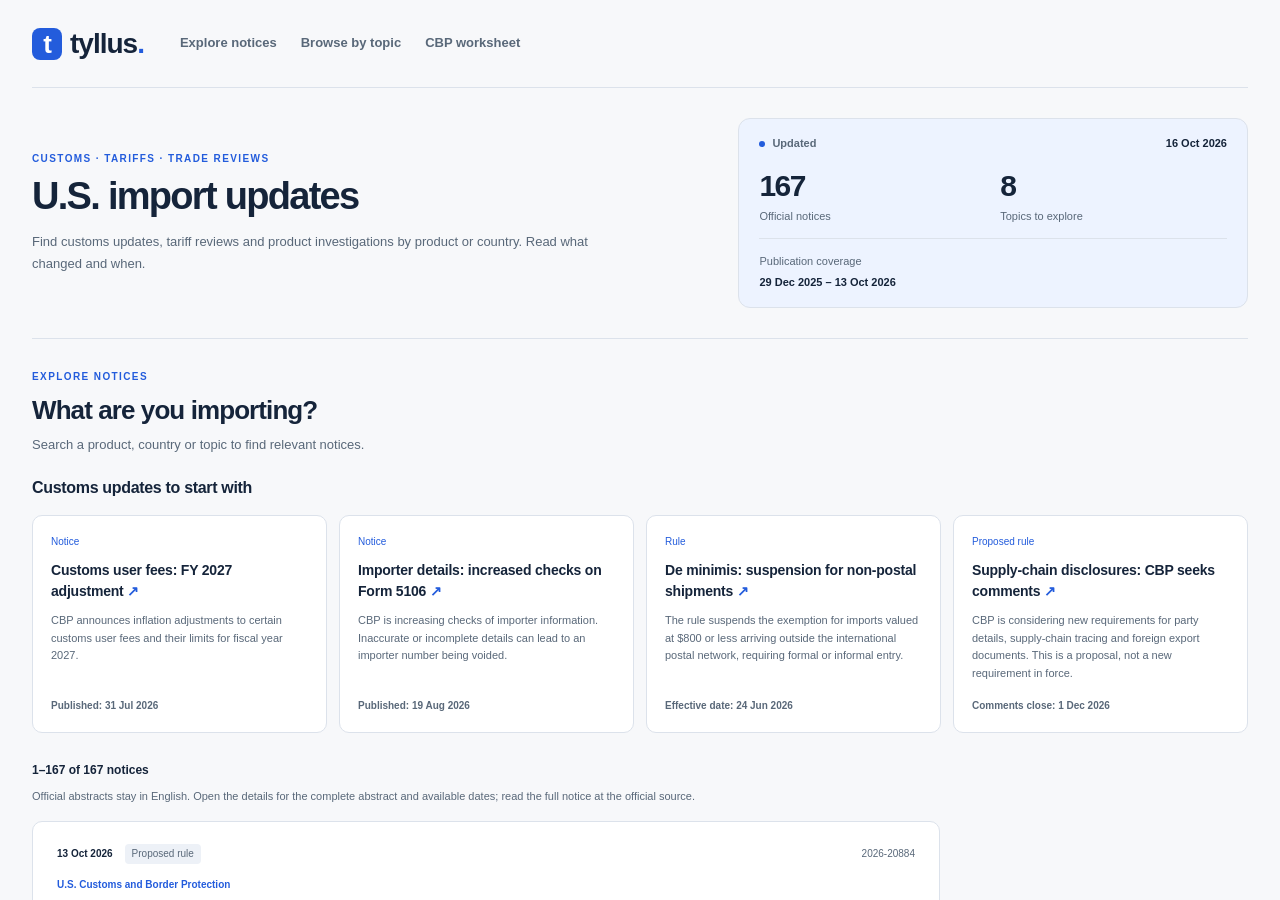
==== index.html @ c27a229c "Publish source-linked CBP consultation response worksheet" ====
<!doctype html>
<html lang="en">
  <head>
    <meta charset="utf-8" />
    <meta name="viewport" content="width=device-width, initial-scale=1" />
    <meta name="color-scheme" content="light dark" />
    <meta
      http-equiv="Content-Security-Policy"
      content="default-src 'self'; script-src 'self'; style-src 'self'; img-src 'self'; object-src 'none'; base-uri 'self'"
    />
    <title>U.S. Import Evidence Radar | Tyllus</title>
    <meta name="description" content="Explore source-linked U.S. import notices, official summaries, agencies and evidence topics. Search the public dataset and download the snapshot." />
    <link rel="canonical" href="https://finbie-side-projects.github.io/tyllus-import-evidence-data/en/" />
    <link
      rel="alternate"
      type="application/rss+xml"
      title="Selected notices / RSS"
      href="./feeds/notices.xml"
    />
    <link
      rel="alternate"
      type="application/rss+xml"
      title="USTR notices / RSS"
      href="./feeds/ustr.xml"
    />
    <link
      rel="alternate"
      type="application/rss+xml"
      title="CBP notices / RSS"
      href="./feeds/cbp.xml"
    />
    <link rel="alternate" hreflang="en" href="https://finbie-side-projects.github.io/tyllus-import-evidence-data/en/" />
<link rel="alternate" hreflang="tr" href="https://finbie-side-projects.github.io/tyllus-import-evidence-data/tr/" />
<link rel="alternate" hreflang="it" href="https://finbie-side-projects.github.io/tyllus-import-evidence-data/it/" />
<link rel="alternate" hreflang="es" href="https://finbie-side-projects.github.io/tyllus-import-evidence-data/es/" /> <meta http-equiv="refresh" content="0;url=https://finbie-side-projects.github.io/tyllus-import-evidence-data/en/" />
    <meta name="robots" content="index,follow" />
    <meta property="og:type" content="website" />
    <meta property="og:title" content="U.S. Import Evidence Radar | Tyllus" />
    <meta property="og:description" content="Explore source-linked U.S. import notices, official summaries, agencies and evidence topics. Search the public dataset and download the snapshot." />
    <meta property="og:url" content="https://finbie-side-projects.github.io/tyllus-import-evidence-data/en/" />
    <link
      rel="stylesheet"
      href="./assets/styles.css?v=3fdb101ae509"
    />
    <script src="./assets/theme.js?v=d2b4598b7397"></script>
    <script type="application/ld+json">
      {"@context": "https://schema.org", "@type": "Dataset", "name": "Tyllus U.S. Import Evidence Change Radar", "description": "Explore source-linked U.S. import notices, official summaries, agencies and evidence topics. Search the public dataset and download the snapshot.", "url": "https://finbie-side-projects.github.io/tyllus-import-evidence-data/en/", "inLanguage": "en", "dateModified": "2026-10-16", "temporalCoverage": "2025-12-29/2026-10-13", "isBasedOn": "https://www.tyllus.com/en/resources/us-import-evidence-change-radar", "creator": {"@type": "Organization", "name": "Tyllus", "url": "https://www.tyllus.com/"}, "license": "https://www.tyllus.com/en/terms-of-use", "distribution": [{"@type": "DataDownload", "encodingFormat": "application/json", "contentUrl": "https://finbie-side-projects.github.io/tyllus-import-evidence-data/data/us-import-evidence-change-radar.json"}, {"@type": "DataDownload", "encodingFormat": "text/csv", "contentUrl": "https://finbie-side-projects.github.io/tyllus-import-evidence-data/data/us-import-evidence-change-radar.csv"}, {"@type": "DataDownload", "encodingFormat": "application/ld+json", "contentUrl": "https://finbie-side-projects.github.io/tyllus-import-evidence-data/data/us-import-evidence-change-radar.dcat.json"}]}
    </script>
    <script id="interface-strings" type="application/json">
      {"pageTitle": "U.S. Import Evidence Radar | Tyllus", "description": "Explore source-linked U.S. import notices, official summaries, agencies and evidence topics. Search the public dataset and download the snapshot.", "skip": "Skip to notices", "explore": "Explore notices", "methodology": "About these notices", "downloads": "Downloads", "language": "Language", "theme": "Appearance", "light": "Light", "dark": "Dark", "eyebrow": "CUSTOMS · TARIFFS · TRADE REVIEWS", "heading": "U.S. import updates", "intro": "Find customs updates, tariff reviews and product investigations by product or country. Read what changed and when.", "snapshot": "Updated", "coverage": "Publication coverage", "notices": "Official notices", "agencies": "Issuing agencies", "topics": "Topics to explore", "explorerTitle": "What are you importing?", "explorerIntro": "Search a product, country or topic to find relevant notices.", "sourceLanguage": "Official abstracts stay in English. Open the details for the complete abstract and available dates; read the full notice at the official source.", "search": "Search notices", "searchPlaceholder": "Try aluminum, China, tariff or a document number", "agency": "Agency", "allAgencies": "All agencies", "topic": "Evidence topic", "allTopics": "All topics", "type": "Notice type", "allTypes": "All types", "sort": "Sort by", "newest": "Newest first", "oldest": "Oldest first", "reset": "Clear filters", "results": "{start}–{end} of {count} notices", "page": "Page {current} of {total}", "previous": "Previous", "next": "Next", "emptyTitle": "No notices match these filters.", "emptyText": "Try another keyword or clear the filters to see the full snapshot.", "details": "Read details", "officialNotice": "Official notice", "officialPdf": "Official PDF", "fullAbstract": "Original summary", "noAbstract": "No abstract was supplied in this record. Read the official notice for the full text.", "published": "Published", "effective": "Effective date", "comments": "Comments close", "dockets": "Docket IDs", "action": "Action", "matchedTerms": "Classification match terms", "agencyTitle": "Filter by agency", "topicTitle": "Browse by topic", "topicNote": "A notice can match more than one topic. Counts overlap.", "methodTitle": "Where the data comes from", "methodIntro": "The snapshot preserves the original notices and adds a searchable evidence-topic classification. Here is what each part means.", "methodSourceTitle": "01 / Official sources", "methodSourceText": "Notices come from the Federal Register API for CBP, FMC, ITA, USITC and USTR. Every record links to the official publication and its PDF when available.", "methodMappingTitle": "02 / Topic matching", "methodMappingText": "Tyllus applies a deterministic keyword taxonomy. Expand a notice to see the exact terms that matched each topic. A topic match is a way to find records; it does not determine whether a notice applies to your shipment.", "methodDatesTitle": "03 / Dates and coverage", "methodDatesText": "Publication dates show when notices appeared in the Federal Register. Effective dates and comment deadlines appear only when the source supplies them. This is a dated snapshot; updates are run on demand.", "methodLimitTitle": "04 / Scope and interpretation", "methodLimitText": "This dataset is not a complete inventory of U.S. import requirements. Notices, final rules and proposed rules have different legal effects. Review the official source, its scope and dates before making an operational decision.", "downloadTitle": "Take the data with you", "downloadIntro": "Download the complete snapshot for a spreadsheet, your own analysis or a data catalogue. Search filters do not change these files.", "csvTitle": "Spreadsheet / CSV", "csvText": "All notices in a flat table, ready for Excel or Sheets.", "jsonTitle": "Complete records / JSON", "jsonText": "Full abstracts, dates, official URLs and classification terms.", "dcatTitle": "Catalogue / DCAT", "dcatText": "Dataset metadata for linked-data catalogues.", "csvwTitle": "Field definitions / CSVW", "csvwText": "Column descriptions and the CSV schema.", "manifest": "Verify file checksums", "history": "View version history", "citationTitle": "Archive and citation", "citationText": "The 4 October 2026 dataset snapshot is archived on Zenodo. Use the DOI to reference that version; newer website snapshots may differ.", "archive": "View archived snapshot", "cite": "Citation file", "terms": "Dataset use terms", "tyllusRadar": "Explore more on Tyllus", "footer": "Published by Tyllus. Check the original notice before changing a shipment.", "notice": "Notice", "rule": "Rule", "proposedRule": "Proposed rule", "notSupplied": "Not supplied", "downloadCsv": "Download CSV", "topicLabels": {"documents-records": "Documents & records", "party-identity": "Parties & identity", "origin-traceability": "Origin & traceability", "classification-duties": "Classification & duties", "shipment-transport": "Shipment & transport", "systems-filing": "Systems & filing", "cost-impact": "Costs & fees", "enforcement-admissibility": "Enforcement & admissibility"}, "months": ["Jan", "Feb", "Mar", "Apr", "May", "Jun", "Jul", "Aug", "Sep", "Oct", "Nov", "Dec"], "languageLabels": {"en": "English", "tr": "Türkçe", "it": "Italiano", "es": "Español"}, "featuredTitle": "Customs updates to start with", "featuredIntro": "Fees, importer details and shipment disclosures — open an update to read what it says.", "quickSearch": "Browse common searches", "originalTitle": "Full notice title", "featured": {"2026-15530": {"title": "Customs user fees: FY 2027 adjustment", "summary": "CBP announces inflation adjustments to certain customs user fees and their limits for fiscal year 2027."}, "2026-16911": {"title": "Importer details: increased checks on Form 5106", "summary": "CBP is increasing checks of importer information. Inaccurate or incomplete details can lead to an importer number being voided."}, "2026-12670": {"title": "De minimis: suspension for non-postal shipments", "summary": "The rule suspends the exemption for imports valued at $800 or less arriving outside the international postal network, requiring formal or informal entry."}, "2026-17926": {"title": "Supply-chain disclosures: CBP seeks comments", "summary": "CBP is considering new requirements for party details, supply-chain tracing and foreign export documents. This is a proposal, not a new requirement in force."}}, "quickLabels": ["Steel", "Aluminum", "Solar cells", "China", "India", "Türkiye", "Vietnam"], "moreFilters": "More filters", "paginationLabel": "Notice pages", "rssTitle": "Selected notices / RSS", "ustrRssTitle": "USTR notices / RSS", "cbpRssTitle": "CBP notices / RSS", "rssText": "Follow up to 50 recent notices from this selection in a feed reader. Agency feeds include only USTR or CBP records, respectively. Titles and official abstracts stay in English; feeds are refreshed with the dataset and are not a complete regulatory alert service.", "selectionActions": "Use these results", "shareSelection": "Link to these results", "selectionCsv": "Export results · CSV", "selectionJson": "Export results · JSON", "selectionHint": "Exports include every matching result, across all pages. CSV is spreadsheet-safe; JSON preserves original source values.", "worksheetNav": "CBP worksheet", "worksheetEyebrow": "Prepare your evidence · FR 2026-17926", "worksheetTitle": "CBP’s 64 questions, ready for your team’s answers", "worksheetIntro": "Keep official questions, response owners, evidence and measured costs together. One CSV, 64 rows, no pre-filled answers.", "worksheetDownload": "Download response worksheet · CSV", "worksheetContext": "Tyllus preparation guide", "worksheetOfficial": "Read the official notice", "worksheetInstructions": "Open the CSV in your spreadsheet app. Add response drafts, owners, evidence references, observed minutes and costs, currency, measurement period, sample size, measured-or-estimated status and assumptions. Fill only what you can support; a blank is not zero.", "worksheetBoundary": "This is an advance notice, not a final rule or a compliance checklist. The original notice states comments close December 1, 2026; check the official docket for changes. Downloading or filling this worksheet does not submit anything to CBP.", "worksheetLanguage": "Official section names and questions stay in English. Line wrapping and page markers are removed; the original wording is retained. Expand a section to read every question without downloading.", "worksheetSourcePage": "Official PDF · page"}
    </script>
    <script id="notice-data" type="application/json">
      {"schemaVersion":1,"taxonomyVersion":1,"generatedAt":"2026-10-16T18:00:00.000Z","deliveryMode":"live","source":{"name":"Federal Register API","url":"https://www.federalregister.gov/api/v1/documents.json","agencySlugs":["u-s-customs-and-border-protection","federal-maritime-commission","international-trade-administration","international-trade-commission","trade-representative-office-of-united-states"]},"methodology":{"classification":"deterministic-keyword-match","legalBoundary":"Evidence-domain matches are discovery aids, not legal advice, compliance decisions, risk scores, or statements that a proposal is in force.","officialLanguage":"en"},"notices":[{"id":"2026-20884","title":"Advance Traveler Information for Rail","abstract":"U.S. Customs and Border Protection (CBP) is proposing to require rail carriers to transmit advance electronic traveler information to CBP for any individual (crew and passengers) who is arriving in or departing from the United States on board a train. The rail carrier also would be required to transmit an advance notice of arrival or departure, as applicable, for the train. This rule would enhance security while facilitating legitimate international travel on board trains.","sourceType":"Proposed Rule","action":"Notice of proposed rulemaking.","agency":"U.S. Customs and Border Protection","agencySlug":"u-s-customs-and-border-protection","publicationDate":"2026-10-13","commentsCloseOn":"2026-12-14","effectiveOn":null,"docketIds":["Docket No. USCBP-2026-0992"],"officialUrl":"https://www.federalregister.gov/documents/2026/10/13/2026-20884/advance-traveler-information-for-rail","pdfUrl":"https://www.govinfo.gov/content/pkg/FR-2026-10-13/pdf/2026-20884.pdf","officialLanguage":"en","evidenceDomains":[{"id":"shipment-transport","matchedTerms":["carrier"]}],"radarUrl":"https://www.tyllus.com/en/resources/us-import-evidence-change-radar/2026-20884"},{"id":"2026-20857","title":"North American Free Trade Agreement (NAFTA), Article 1904; Binational Panel Review: Notice of Panel Decision","abstract":"On October 5, 2026, the Binational Panel issued its Decision on the Second Redetermination on Remand in the matter of Certain Softwood Lumber Products from Canada: Final Affirmative Countervailing Duty Determination (Secretariat File Number: USA-CDA-2017-1904-02). The Binational Panel affirmed the U.S. Department of Commerce's Second Redetermination on Remand.","sourceType":"Notice","action":"Notice of panel decision.","agency":"International Trade Administration","agencySlug":"international-trade-administration","publicationDate":"2026-10-13","commentsCloseOn":null,"effectiveOn":null,"docketIds":[],"officialUrl":"https://www.federalregister.gov/documents/2026/10/13/2026-20857/north-american-free-trade-agreement-nafta-article-1904-binational-panel-review-notice-of-panel","pdfUrl":"https://www.govinfo.gov/content/pkg/FR-2026-10-13/pdf/2026-20857.pdf","officialLanguage":"en","evidenceDomains":[{"id":"classification-duties","matchedTerms":["countervailing duty","duty"]}],"radarUrl":"https://www.tyllus.com/en/resources/us-import-evidence-change-radar/2026-20857"},{"id":"2026-20816","title":"Welded Stainless Steel Pressure Pipe From the Socialist Republic of Vietnam: Preliminary Results of and Intent To Rescind, in Part, Antidumping Duty Administrative Review; 2024-2025","abstract":"The U.S. Department of Commerce (Commerce) preliminarily determines that sales of welded stainless steel pressure pipe (stainless pressure pipe) from the Socialist Republic of Vietnam (Vietnam) were made at less than normal value (NV) during the period of review (POR) July 1, 2024, through June 30, 2025. Additionally, Commerce intends to preliminarily rescind the review, in part, with respect to seven companies. Interested parties are invited to comment on these preliminary results of review.","sourceType":"Notice","action":null,"agency":"International Trade Administration","agencySlug":"international-trade-administration","publicationDate":"2026-10-13","commentsCloseOn":null,"effectiveOn":null,"docketIds":["A-552-816"],"officialUrl":"https://www.federalregister.gov/documents/2026/10/13/2026-20816/welded-stainless-steel-pressure-pipe-from-the-socialist-republic-of-vietnam-preliminary-results-of","pdfUrl":"https://www.govinfo.gov/content/pkg/FR-2026-10-13/pdf/2026-20816.pdf","officialLanguage":"en","evidenceDomains":[{"id":"classification-duties","matchedTerms":["antidumping","duty"]}],"radarUrl":"https://www.tyllus.com/en/resources/us-import-evidence-change-radar/2026-20816"},{"id":"2026-20779","title":"Passenger Vehicle and Light Truck Tires From Thailand: Preliminary Results and Rescission, in Part, of Antidumping Duty Administrative Review; 2024-2025","abstract":"The U.S. Department of Commerce (Commerce) preliminarily determines that passenger vehicle and light truck tires (PVLT) from Thailand were sold in the United States at less than normal value during the period of review (POR) July 1, 2024, through June 30, 2025. Interested parties are invited to comment on these preliminary results.","sourceType":"Notice","action":null,"agency":"International Trade Administration","agencySlug":"international-trade-administration","publicationDate":"2026-10-09","commentsCloseOn":null,"effectiveOn":null,"docketIds":["A-549-842"],"officialUrl":"https://www.federalregister.gov/documents/2026/10/09/2026-20779/passenger-vehicle-and-light-truck-tires-from-thailand-preliminary-results-and-rescission-in-part-of","pdfUrl":"https://www.govinfo.gov/content/pkg/FR-2026-10-09/pdf/2026-20779.pdf","officialLanguage":"en","evidenceDomains":[{"id":"classification-duties","matchedTerms":["antidumping","duty"]}],"radarUrl":"https://www.tyllus.com/en/resources/us-import-evidence-change-radar/2026-20779"},{"id":"2026-20778","title":"Certain Hot-Rolled Steel Flat Products From the Republic of Korea: Final Results of Countervailing Duty Administrative Review; 2023","abstract":"The U.S. Department of Commerce (Commerce) determines Hyundai Steel Company (Hyundai Steel) and POSCO, producers/exporters of certain hot-rolled steel flat products (hot-rolled steel) from the Republic of Korea (Korea), received countervailable subsidies during the period of review (POR) January 1, 2023, through December 31, 2023.","sourceType":"Notice","action":null,"agency":"International Trade Administration","agencySlug":"international-trade-administration","publicationDate":"2026-10-09","commentsCloseOn":null,"effectiveOn":null,"docketIds":["C-580-884"],"officialUrl":"https://www.federalregister.gov/documents/2026/10/09/2026-20778/certain-hot-rolled-steel-flat-products-from-the-republic-of-korea-final-results-of-countervailing","pdfUrl":"https://www.govinfo.gov/content/pkg/FR-2026-10-09/pdf/2026-20778.pdf","officialLanguage":"en","evidenceDomains":[{"id":"party-identity","matchedTerms":["exporter"]},{"id":"classification-duties","matchedTerms":["countervailing duty","duty"]}],"radarUrl":"https://www.tyllus.com/en/resources/us-import-evidence-change-radar/2026-20778"},{"id":"2026-20777","title":"Certain Paper Shopping Bags From Cambodia: Preliminary Results of Antidumping Duty Administrative Review; 2024-2025","abstract":"The U.S. Department of Commerce (Commerce) preliminarily determines that certain paper shopping bags (paper shopping bags) from Cambodia were sold in the United States at less than normal value (NV) during the period of review (POR), January 3, 2024, through June 30, 2025. Interested parties are invited to comment on these preliminary results of review.","sourceType":"Notice","action":null,"agency":"International Trade Administration","agencySlug":"international-trade-administration","publicationDate":"2026-10-09","commentsCloseOn":null,"effectiveOn":null,"docketIds":["A-555-002"],"officialUrl":"https://www.federalregister.gov/documents/2026/10/09/2026-20777/certain-paper-shopping-bags-from-cambodia-preliminary-results-of-antidumping-duty-administrative","pdfUrl":"https://www.govinfo.gov/content/pkg/FR-2026-10-09/pdf/2026-20777.pdf","officialLanguage":"en","evidenceDomains":[{"id":"classification-duties","matchedTerms":["antidumping","duty"]}],"radarUrl":"https://www.tyllus.com/en/resources/us-import-evidence-change-radar/2026-20777"},{"id":"2026-20752","title":"Certain Hydrodermabrasion Systems and Components Thereof; Notice of Vacatur of the Commission's Final Determination and Mootness of the Investigation by the Federal Circuit Due to Patent Expiration","abstract":"Notice is hereby given that the U.S. International Trade Commission's (\"Commission\") final determination in the above- captioned investigation has been vacated by the U.S. Court of Appeals for the Federal Circuit (\"Federal Circuit\") and the investigation is terminated as moot as ordered by the Federal Circuit. The investigation was previously terminated on March 23, 2026.","sourceType":"Notice","action":"Notice.","agency":"International Trade Commission","agencySlug":"international-trade-commission","publicationDate":"2026-10-09","commentsCloseOn":null,"effectiveOn":null,"docketIds":["Investigation No. 337-TA-1408"],"officialUrl":"https://www.federalregister.gov/documents/2026/10/09/2026-20752/certain-hydrodermabrasion-systems-and-components-thereof-notice-of-vacatur-of-the-commissions-final","pdfUrl":"https://www.govinfo.gov/content/pkg/FR-2026-10-09/pdf/2026-20752.pdf","officialLanguage":"en","evidenceDomains":[{"id":"enforcement-admissibility","matchedTerms":["investigation"]}],"radarUrl":"https://www.tyllus.com/en/resources/us-import-evidence-change-radar/2026-20752"},{"id":"2026-20716","title":"Certain Dynamic Random Access Memory (DRAM) Devices, Products Containing the Same, and Components Thereof; Notice of Commission Determination Not To Review an Initial Determination Terminating the Investigation Based on Settlement; Termination of the Investigation","abstract":"Notice is hereby given that the U.S. International Trade Commission (\"the Commission\") has determined not to review an initial determination (\"ID\") (Order No. 31) issued by the presiding administrative law judge (\"ALJ\") granting an unopposed motion to terminate the investigation based on settlement. The investigation is terminated.","sourceType":"Notice","action":"Notice.","agency":"International Trade Commission","agencySlug":"international-trade-commission","publicationDate":"2026-10-09","commentsCloseOn":null,"effectiveOn":null,"docketIds":["Investigation No. 337-TA-1472"],"officialUrl":"https://www.federalregister.gov/documents/2026/10/09/2026-20716/certain-dynamic-random-access-memory-dram-devices-products-containing-the-same-and-components","pdfUrl":"https://www.govinfo.gov/content/pkg/FR-2026-10-09/pdf/2026-20716.pdf","officialLanguage":"en","evidenceDomains":[{"id":"enforcement-admissibility","matchedTerms":["investigation"]}],"radarUrl":"https://www.tyllus.com/en/resources/us-import-evidence-change-radar/2026-20716"},{"id":"2026-20715","title":"Phosphate Fertilizers From Morocco and Russia; Scheduling of Full Five-Year Reviews","abstract":"The Commission hereby gives notice of the scheduling of full reviews pursuant to the Tariff Act of 1930 to determine whether revocation of the countervailing duty orders on phosphate fertilizers from Morocco and Russia would be likely to lead to continuation or recurrence of material injury within a reasonably foreseeable time. The Commission has determined to exercise its authority to extend the review period by up to 90 days.","sourceType":"Notice","action":"Notice.","agency":"International Trade Commission","agencySlug":"international-trade-commission","publicationDate":"2026-10-09","commentsCloseOn":null,"effectiveOn":null,"docketIds":["Investigation Nos. 701-TA-650-651 (Review)"],"officialUrl":"https://www.federalregister.gov/documents/2026/10/09/2026-20715/phosphate-fertilizers-from-morocco-and-russia-scheduling-of-full-five-year-reviews","pdfUrl":"https://www.govinfo.gov/content/pkg/FR-2026-10-09/pdf/2026-20715.pdf","officialLanguage":"en","evidenceDomains":[{"id":"classification-duties","matchedTerms":["countervailing duty","tariff","duty"]}],"radarUrl":"https://www.tyllus.com/en/resources/us-import-evidence-change-radar/2026-20715"},{"id":"2026-20699","title":"Certain Corrosion-Resistant Steel Products From the Republic of Korea: Preliminary Results and Recission, In Part, of Countervailing Duty Administrative Review; 2024","abstract":"The U.S. Department of Commerce (Commerce) preliminarily determines that countervailable subsidies were provided to producers and exporters of certain corrosion-resistant steel products (CORE) from the Republic of Korea (Korea), during the period of review (POR) January 1, 2024, through December 31, 2024. In addition, Commerce is rescinding this review with respect to Dongkuk Coated Metal Co., Ltd (Dongkuk CM). Interested parties are invited to comment on these preliminary results.","sourceType":"Notice","action":null,"agency":"International Trade Administration","agencySlug":"international-trade-administration","publicationDate":"2026-10-08","commentsCloseOn":null,"effectiveOn":null,"docketIds":["C-580-879"],"officialUrl":"https://www.federalregister.gov/documents/2026/10/08/2026-20699/certain-corrosion-resistant-steel-products-from-the-republic-of-korea-preliminary-results-and","pdfUrl":"https://www.govinfo.gov/content/pkg/FR-2026-10-08/pdf/2026-20699.pdf","officialLanguage":"en","evidenceDomains":[{"id":"party-identity","matchedTerms":["exporter"]},{"id":"classification-duties","matchedTerms":["countervailing duty","duty"]}],"radarUrl":"https://www.tyllus.com/en/resources/us-import-evidence-change-radar/2026-20699"},{"id":"2026-20698","title":"Certain Corrosion-Resistant Steel Products From the Republic of Korea: Preliminary Results and Rescission, in Part, of Antidumping Duty Administrative Review; 2024-2025","abstract":"The U.S. Department of Commerce (Commerce) preliminarily determines that producers/exporters subject to this review made sales of subject merchandise at less than normal value (NV) during the period of review (POR), July 1, 2024, through June 30, 2025. Interested parties are invited to comment on these preliminary results of review.","sourceType":"Notice","action":null,"agency":"International Trade Administration","agencySlug":"international-trade-administration","publicationDate":"2026-10-08","commentsCloseOn":null,"effectiveOn":null,"docketIds":["A-580-878"],"officialUrl":"https://www.federalregister.gov/documents/2026/10/08/2026-20698/certain-corrosion-resistant-steel-products-from-the-republic-of-korea-preliminary-results-and","pdfUrl":"https://www.govinfo.gov/content/pkg/FR-2026-10-08/pdf/2026-20698.pdf","officialLanguage":"en","evidenceDomains":[{"id":"party-identity","matchedTerms":["exporter"]},{"id":"classification-duties","matchedTerms":["antidumping","duty"]}],"radarUrl":"https://www.tyllus.com/en/resources/us-import-evidence-change-radar/2026-20698"},{"id":"2026-20697","title":"Chromium Trioxide From the Republic of Türkiye: Final Affirmative Determination of Sales at Less Than Fair Value","abstract":"The U.S. Department of Commerce (Commerce) determines that chromium trioxide from the Republic of T[uuml]rkiye (T[uuml]rkiye) is being, or is likely to be, sold in the United States at less than fair value (LTFV). The period of investigation (POI) is July 1, 2024, through June 30, 2025.","sourceType":"Notice","action":null,"agency":"International Trade Administration","agencySlug":"international-trade-administration","publicationDate":"2026-10-08","commentsCloseOn":null,"effectiveOn":null,"docketIds":["A-489-856"],"officialUrl":"https://www.federalregister.gov/documents/2026/10/08/2026-20697/chromium-trioxide-from-the-republic-of-trkiye-final-affirmative-determination-of-sales-at-less-than","pdfUrl":"https://www.govinfo.gov/content/pkg/FR-2026-10-08/pdf/2026-20697.pdf","officialLanguage":"en","evidenceDomains":[{"id":"enforcement-admissibility","matchedTerms":["investigation"]}],"radarUrl":"https://www.tyllus.com/en/resources/us-import-evidence-change-radar/2026-20697"},{"id":"2026-20696","title":"Chromium Trioxide From India: Final Affirmative Countervailing Duty Determination","abstract":"The U.S. Department of Commerce (Commerce) determines that countervailable subsidies are being provided to producers and exporters of chromium trioxide from India during the period of investigation (POI), January 1, 2024, through December 31, 2024.","sourceType":"Notice","action":null,"agency":"International Trade Administration","agencySlug":"international-trade-administration","publicationDate":"2026-10-08","commentsCloseOn":null,"effectiveOn":null,"docketIds":["C-533-945"],"officialUrl":"https://www.federalregister.gov/documents/2026/10/08/2026-20696/chromium-trioxide-from-india-final-affirmative-countervailing-duty-determination","pdfUrl":"https://www.govinfo.gov/content/pkg/FR-2026-10-08/pdf/2026-20696.pdf","officialLanguage":"en","evidenceDomains":[{"id":"party-identity","matchedTerms":["exporter"]},{"id":"classification-duties","matchedTerms":["countervailing duty","duty"]},{"id":"enforcement-admissibility","matchedTerms":["investigation"]}],"radarUrl":"https://www.tyllus.com/en/resources/us-import-evidence-change-radar/2026-20696"},{"id":"2026-20695","title":"Chromium Trioxide From India: Final Affirmative Determination of Sales at Less Than Fair Value","abstract":"The U.S. Department of Commerce (Commerce) determines that chromium trioxide from India is being, or is likely to be, sold in the United States at less than fair value (LTFV). The period of investigation (POI) is July 1, 2024, through June 30, 2025.","sourceType":"Notice","action":null,"agency":"International Trade Administration","agencySlug":"international-trade-administration","publicationDate":"2026-10-08","commentsCloseOn":null,"effectiveOn":null,"docketIds":["A-533-944"],"officialUrl":"https://www.federalregister.gov/documents/2026/10/08/2026-20695/chromium-trioxide-from-india-final-affirmative-determination-of-sales-at-less-than-fair-value","pdfUrl":"https://www.govinfo.gov/content/pkg/FR-2026-10-08/pdf/2026-20695.pdf","officialLanguage":"en","evidenceDomains":[{"id":"enforcement-admissibility","matchedTerms":["investigation"]}],"radarUrl":"https://www.tyllus.com/en/resources/us-import-evidence-change-radar/2026-20695"},{"id":"2026-20694","title":"Certain Steel Nails From the Republic of Korea: Preliminary Results and Rescission, in Part of Antidumping Duty Administrative Review; 2024-2025","abstract":"The U.S. Department of Commerce (Commerce) preliminarily determines that producers/exporters subject to this review made sales of subject merchandise at less than normal value (NV) during the period of review (POR), July 1, 2024, through June 30, 2025. In addition, we are rescinding the review with respect to three companies. Interested parties are invited to comment on these preliminary results of review.","sourceType":"Notice","action":null,"agency":"International Trade Administration","agencySlug":"international-trade-administration","publicationDate":"2026-10-08","commentsCloseOn":null,"effectiveOn":null,"docketIds":["A-580-874"],"officialUrl":"https://www.federalregister.gov/documents/2026/10/08/2026-20694/certain-steel-nails-from-the-republic-of-korea-preliminary-results-and-rescission-in-part-of","pdfUrl":"https://www.govinfo.gov/content/pkg/FR-2026-10-08/pdf/2026-20694.pdf","officialLanguage":"en","evidenceDomains":[{"id":"party-identity","matchedTerms":["exporter"]},{"id":"classification-duties","matchedTerms":["antidumping","duty"]}],"radarUrl":"https://www.tyllus.com/en/resources/us-import-evidence-change-radar/2026-20694"},{"id":"2026-20693","title":"Notice of Scope Ruling Applications Filed in Antidumping and Countervailing Duty Proceedings","abstract":"The U.S. Department of Commerce (Commerce) received scope ruling applications, requesting that scope inquiries be conducted to determine whether identified products are covered by the scope of antidumping duty (AD) and/or countervailing duty (CVD) orders and that Commerce issue scope rulings pursuant to those inquiries. In accordance with Commerce's regulations, we are notifying the public of the filing of the scope ruling applications listed below in the month of August 2026.","sourceType":"Notice","action":null,"agency":"International Trade Administration","agencySlug":"international-trade-administration","publicationDate":"2026-10-08","commentsCloseOn":null,"effectiveOn":null,"docketIds":[],"officialUrl":"https://www.federalregister.gov/documents/2026/10/08/2026-20693/notice-of-scope-ruling-applications-filed-in-antidumping-and-countervailing-duty-proceedings","pdfUrl":"https://www.govinfo.gov/content/pkg/FR-2026-10-08/pdf/2026-20693.pdf","officialLanguage":"en","evidenceDomains":[{"id":"classification-duties","matchedTerms":["antidumping","countervailing duty","duty","scope ruling"]},{"id":"systems-filing","matchedTerms":["filing"]}],"radarUrl":"https://www.tyllus.com/en/resources/us-import-evidence-change-radar/2026-20693"},{"id":"2026-20692","title":"N-Cyclohexylbenzothiazole-2-Sulfenamide From the People's Republic of China: Preliminary Affirmative Countervailing Duty Determination, Preliminary Affirmative Critical Circumstances Determination, and Alignment of Final Determination With Final Antidumping Duty Determination","abstract":"The U.S. Department of Commerce (Commerce) preliminarily determines that countervailable subsidies are being provided to producers and exporters of N-Cyclohexylbenzothiazole-2-Sulfenamide (CBS) from the People's Republic of China (China). The period of investigation is January 1, 2025, through December 31, 2025. Interested parties are invited to comment on this preliminary determination.","sourceType":"Notice","action":null,"agency":"International Trade Administration","agencySlug":"international-trade-administration","publicationDate":"2026-10-08","commentsCloseOn":null,"effectiveOn":null,"docketIds":["C-570-235"],"officialUrl":"https://www.federalregister.gov/documents/2026/10/08/2026-20692/n-cyclohexylbenzothiazole-2-sulfenamide-from-the-peoples-republic-of-china-preliminary-affirmative","pdfUrl":"https://www.govinfo.gov/content/pkg/FR-2026-10-08/pdf/2026-20692.pdf","officialLanguage":"en","evidenceDomains":[{"id":"party-identity","matchedTerms":["exporter"]},{"id":"classification-duties","matchedTerms":["antidumping","countervailing duty","duty"]},{"id":"enforcement-admissibility","matchedTerms":["investigation"]}],"radarUrl":"https://www.tyllus.com/en/resources/us-import-evidence-change-radar/2026-20692"},{"id":"2026-20691","title":"Certain Paper Shopping Bags From Taiwan: Preliminary Results and Rescission, in Part, of Antidumping Duty Administrative Review; 2024-2025","abstract":"The U.S. Department of Commerce (Commerce) is conducting an administrative review of the antidumping duty (AD) order on certain paper shopping bags (paper bags) from Taiwan for the period of review (POR) January 3, 2024, through June 30, 2025. Commerce preliminarily finds that Haur Tyi Paper Bag Co., Ltd (Haurtyi) did not make sales of subject merchandise at prices below normal value (NV) during the POR. Additionally, we are rescinding this review, in part, with respect to five companies for which all requests for review were withdrawn. We invite interested parties to comment on these preliminary results.","sourceType":"Notice","action":null,"agency":"International Trade Administration","agencySlug":"international-trade-administration","publicationDate":"2026-10-08","commentsCloseOn":null,"effectiveOn":null,"docketIds":["A-583-872"],"officialUrl":"https://www.federalregister.gov/documents/2026/10/08/2026-20691/certain-paper-shopping-bags-from-taiwan-preliminary-results-and-rescission-in-part-of-antidumping","pdfUrl":"https://www.govinfo.gov/content/pkg/FR-2026-10-08/pdf/2026-20691.pdf","officialLanguage":"en","evidenceDomains":[{"id":"classification-duties","matchedTerms":["antidumping","duty"]},{"id":"cost-impact","matchedTerms":["price"]}],"radarUrl":"https://www.tyllus.com/en/resources/us-import-evidence-change-radar/2026-20691"},{"id":"2026-20690","title":"Oleoresin Paprika From India: Antidumping Duty Order and Countervailing Duty Order","abstract":"Based on affirmative final determinations by the U.S. Department of Commerce (Commerce) and the U.S. International Trade Commission (ITC), Commerce is issuing antidumping duty (AD) and countervailing duty (CVD) orders on oleoresin paprika from India.","sourceType":"Notice","action":null,"agency":"International Trade Administration","agencySlug":"international-trade-administration","publicationDate":"2026-10-08","commentsCloseOn":null,"effectiveOn":null,"docketIds":["A-533-938, C-533-939"],"officialUrl":"https://www.federalregister.gov/documents/2026/10/08/2026-20690/oleoresin-paprika-from-india-antidumping-duty-order-and-countervailing-duty-order","pdfUrl":"https://www.govinfo.gov/content/pkg/FR-2026-10-08/pdf/2026-20690.pdf","officialLanguage":"en","evidenceDomains":[{"id":"classification-duties","matchedTerms":["antidumping","countervailing duty","duty"]}],"radarUrl":"https://www.tyllus.com/en/resources/us-import-evidence-change-radar/2026-20690"},{"id":"2026-20689","title":"Forged Steel Fluid End Blocks From Germany: Final Results of the Antidumping Duty Administrative Review; 2024","abstract":"The U.S. Department of Commerce (Commerce) determines that BGH Edelstahl Siegen GmbH did not make sales of certain forged steel fluid end blocks (fluid end blocks) from Germany at less than normal value during the period of review (POR), January 1, 2024, through December 31, 2024.","sourceType":"Notice","action":null,"agency":"International Trade Administration","agencySlug":"international-trade-administration","publicationDate":"2026-10-08","commentsCloseOn":null,"effectiveOn":null,"docketIds":["A-428-847"],"officialUrl":"https://www.federalregister.gov/documents/2026/10/08/2026-20689/forged-steel-fluid-end-blocks-from-germany-final-results-of-the-antidumping-duty-administrative","pdfUrl":"https://www.govinfo.gov/content/pkg/FR-2026-10-08/pdf/2026-20689.pdf","officialLanguage":"en","evidenceDomains":[{"id":"classification-duties","matchedTerms":["antidumping","duty"]}],"radarUrl":"https://www.tyllus.com/en/resources/us-import-evidence-change-radar/2026-20689"},{"id":"2026-20675","title":"Certain Electric Aircraft, Power Systems for Electric Aircraft, and Components Thereof; Notice of a Commission Determination Not To Review an Initial Determination Granting Complainant's Motion To Amend the Notice of Institution of Investigation","abstract":"Notice is hereby given that the U.S. International Trade Commission has determined not to review the presiding administrative law judge's (\"ALJ\") initial determination (\"ID\") (Order No. 12) granting Complainant Archer Aviation Inc.'s motion to amend the notice of institution of investigation (\"NOI\") to correct a typographical error.","sourceType":"Notice","action":"Notice.","agency":"International Trade Commission","agencySlug":"international-trade-commission","publicationDate":"2026-10-08","commentsCloseOn":null,"effectiveOn":null,"docketIds":["Investigation No. 337-TA-1499"],"officialUrl":"https://www.federalregister.gov/documents/2026/10/08/2026-20675/certain-electric-aircraft-power-systems-for-electric-aircraft-and-components-thereof-notice-of-a","pdfUrl":"https://www.govinfo.gov/content/pkg/FR-2026-10-08/pdf/2026-20675.pdf","officialLanguage":"en","evidenceDomains":[{"id":"enforcement-admissibility","matchedTerms":["investigation"]}],"radarUrl":"https://www.tyllus.com/en/resources/us-import-evidence-change-radar/2026-20675"},{"id":"2026-20673","title":"Seamless Carbon and Alloy Steel Standard, Line, and Pressure Pipe From Czechia, Russia, South Korea, and Ukraine; Scheduling of Full Five-Year Reviews","abstract":"The Commission hereby gives notice of the scheduling of full reviews pursuant to the Tariff Act of 1930 to determine whether revocation of the antidumping duty orders on seamless carbon and alloy steel standard, line, and pressure pipe from Russia and South Korea and countervailing duty orders on seamless carbon and alloy steel standard, line, and pressure pipe from Czechia, Russia, South Korea, and Ukraine would be likely to lead to continuation or recurrence of material injury within a reasonably foreseeable time. The Commission has determined to exercise its authority to extend the review period by up to 90 days.","sourceType":"Notice","action":"Notice.","agency":"International Trade Commission","agencySlug":"international-trade-commission","publicationDate":"2026-10-08","commentsCloseOn":null,"effectiveOn":null,"docketIds":["Investigation Nos. 701-TA-654-655 and 731-TA-1529-1532 (Review)"],"officialUrl":"https://www.federalregister.gov/documents/2026/10/08/2026-20673/seamless-carbon-and-alloy-steel-standard-line-and-pressure-pipe-from-czechia-russia-south-korea-and","pdfUrl":"https://www.govinfo.gov/content/pkg/FR-2026-10-08/pdf/2026-20673.pdf","officialLanguage":"en","evidenceDomains":[{"id":"classification-duties","matchedTerms":["antidumping","countervailing duty","tariff","duty"]}],"radarUrl":"https://www.tyllus.com/en/resources/us-import-evidence-change-radar/2026-20673"},{"id":"2026-20650","title":"Low-Value Shipments","abstract":"This document proposes to amend the U.S. Customs and Border Protection regulations to modify filing requirements for informal entries of goods valued at $2,500 or less and to establish a new electronic informal entry type for merchandise entering through the mail environment. This document also proposes other related changes such as requiring an additional data element for carriers pertaining to mail shipments and imposing bonding requirements for certain informal entries.","sourceType":"Proposed Rule","action":"Notice of proposed rulemaking.","agency":"U.S. Customs and Border Protection","agencySlug":"u-s-customs-and-border-protection","publicationDate":"2026-10-08","commentsCloseOn":"2026-12-07","effectiveOn":null,"docketIds":["USCBP-2026-0298"],"officialUrl":"https://www.federalregister.gov/documents/2026/10/08/2026-20650/low-value-shipments","pdfUrl":"https://www.govinfo.gov/content/pkg/FR-2026-10-08/pdf/2026-20650.pdf","officialLanguage":"en","evidenceDomains":[{"id":"documents-records","matchedTerms":["document"]},{"id":"shipment-transport","matchedTerms":["carrier"]},{"id":"systems-filing","matchedTerms":["filing"]}],"radarUrl":"https://www.tyllus.com/en/resources/us-import-evidence-change-radar/2026-20650"},{"id":"2026-20619","title":"Corrugated Die-Cut Cardboard Boxes From China, Malaysia, and Turkey; Revised Schedule for the Subject Investigations","abstract":null,"sourceType":"Notice","action":"Notice.","agency":"International Trade Commission","agencySlug":"international-trade-commission","publicationDate":"2026-10-08","commentsCloseOn":null,"effectiveOn":null,"docketIds":["Investigation Nos. 701-TA-806 and 731-TA-1805-1807 (Preliminary)"],"officialUrl":"https://www.federalregister.gov/documents/2026/10/08/2026-20619/corrugated-die-cut-cardboard-boxes-from-china-malaysia-and-turkey-revised-schedule-for-the-subject","pdfUrl":"https://www.govinfo.gov/content/pkg/FR-2026-10-08/pdf/2026-20619.pdf","officialLanguage":"en","evidenceDomains":[{"id":"enforcement-admissibility","matchedTerms":["investigation"]}],"radarUrl":"https://www.tyllus.com/en/resources/us-import-evidence-change-radar/2026-20619"},{"id":"2026-20615","title":"Request for Comments on the Effect of the European Union's Carbon Border Adjustment Mechanism and the Proposals To Expand Coverage on U.S. Trade","abstract":"The Office of the United States Trade Representative (USTR) invites comments regarding the current and potential impact of the European Union's (EU) Carbon Border Adjustment Mechanism (CBAM) on U.S. producers, including small- and medium-sized producers; workers; U.S. direct and indirect exports; and overall U.S. trade with the EU. Under CBAM, EU importers of products covered by the CBAM (covered products) in the aluminum, cement, electricity, fertilizer, hydrogen, and iron and steel sectors are required to declare information on carbon dioxide and other specified greenhouse gas emissions generated in the production of imported goods and to purchase CBAM certificates based on the amount of that embedded carbon. The EU began the full implementation of CBAM on January 1, 2026. The EU is also considering legislative proposals to expand CBAM coverage to downstream steel- and aluminum-intensive products. USTR is seeking comments on the impact of the CBAM on U.S. trade with the EU, as well as the potential impact of the EU's proposals to expand CBAM coverage. Such comments will help inform continued USTR and U.S. government engagement with the EU on CBAM.","sourceType":"Notice","action":"Request for comments.","agency":"Trade Representative, Office of United States","agencySlug":"trade-representative-office-of-united-states","publicationDate":"2026-10-08","commentsCloseOn":"2026-11-09","effectiveOn":null,"docketIds":["USTR-2026-0661"],"officialUrl":"https://www.federalregister.gov/documents/2026/10/08/2026-20615/request-for-comments-on-the-effect-of-the-european-unions-carbon-border-adjustment-mechanism-and-the","pdfUrl":"https://www.govinfo.gov/content/pkg/FR-2026-10-08/pdf/2026-20615.pdf","officialLanguage":"en","evidenceDomains":[{"id":"documents-records","matchedTerms":["certificate"]},{"id":"party-identity","matchedTerms":["importer"]}],"radarUrl":"https://www.tyllus.com/en/resources/us-import-evidence-change-radar/2026-20615"},{"id":"2026-20614","title":"Forged Steel Fittings From India and South Korea; Cancellation of Hearing for Antidumping and Countervailing Duty Reviews","abstract":null,"sourceType":"Notice","action":"Notice.","agency":"International Trade Commission","agencySlug":"international-trade-commission","publicationDate":"2026-10-08","commentsCloseOn":null,"effectiveOn":null,"docketIds":["Investigation Nos. 701-TA-631 and 731-TA-1463-1464 (Review)"],"officialUrl":"https://www.federalregister.gov/documents/2026/10/08/2026-20614/forged-steel-fittings-from-india-and-south-korea-cancellation-of-hearing-for-antidumping-and","pdfUrl":"https://www.govinfo.gov/content/pkg/FR-2026-10-08/pdf/2026-20614.pdf","officialLanguage":"en","evidenceDomains":[{"id":"classification-duties","matchedTerms":["antidumping","countervailing duty","duty"]}],"radarUrl":"https://www.tyllus.com/en/resources/us-import-evidence-change-radar/2026-20614"},{"id":"2026-20609","title":"Oleoresin Paprika From India; Determinations","abstract":null,"sourceType":"Notice","action":null,"agency":"International Trade Commission","agencySlug":"international-trade-commission","publicationDate":"2026-10-08","commentsCloseOn":null,"effectiveOn":null,"docketIds":["Investigation Nos. 701-TA-771 and 731-TA-1755 (Final)"],"officialUrl":"https://www.federalregister.gov/documents/2026/10/08/2026-20609/oleoresin-paprika-from-india-determinations","pdfUrl":"https://www.govinfo.gov/content/pkg/FR-2026-10-08/pdf/2026-20609.pdf","officialLanguage":"en","evidenceDomains":[{"id":"classification-duties","matchedTerms":["trade-remedy determination"]}],"radarUrl":"https://www.tyllus.com/en/resources/us-import-evidence-change-radar/2026-20609"},{"id":"2026-20551","title":"Certain Paper Shopping Bags From Colombia: Preliminary Results of Antidumping Duty Administrative Review; 2024-2025","abstract":"The U.S. Department of Commerce (Commerce) preliminarily finds that Ditar S.A. (Ditar) made sales of certain paper shopping bags (paper shopping bags) from Colombia at less than normal value (NV) during the period of review (POR), January 3, 2024, through June 30, 2025. We invite interested parties to comment on these preliminary results.","sourceType":"Notice","action":null,"agency":"International Trade Administration","agencySlug":"international-trade-administration","publicationDate":"2026-10-07","commentsCloseOn":null,"effectiveOn":null,"docketIds":["A-301-805"],"officialUrl":"https://www.federalregister.gov/documents/2026/10/07/2026-20551/certain-paper-shopping-bags-from-colombia-preliminary-results-of-antidumping-duty-administrative","pdfUrl":"https://www.govinfo.gov/content/pkg/FR-2026-10-07/pdf/2026-20551.pdf","officialLanguage":"en","evidenceDomains":[{"id":"classification-duties","matchedTerms":["antidumping","duty"]}],"radarUrl":"https://www.tyllus.com/en/resources/us-import-evidence-change-radar/2026-20551"},{"id":"2026-20549","title":"Certain Paper Shopping Bags From Malaysia: Preliminary Results, Preliminary Determination of No Shipments and Rescission, in Part, of Antidumping Duty Administrative Review; 2024-2025","abstract":"The U.S. Department of Commerce (Commerce) preliminarily determines that Hexachase Packaging Sdn. Bhd. (Hexachase) made sales of subject merchandise at less than normal value (NV) during the period of review (POR), January 3, 2024, through June 30, 2025. Commerce also preliminarily determines that Sin Boon Beng Printing Sdn. Bhd. (SBBP), made no shipments during the POR. Finally, we are rescinding the review with respect to two companies. Interested parties are invited to comment on these preliminary results of review.","sourceType":"Notice","action":null,"agency":"International Trade Administration","agencySlug":"international-trade-administration","publicationDate":"2026-10-07","commentsCloseOn":null,"effectiveOn":null,"docketIds":["A-557-825"],"officialUrl":"https://www.federalregister.gov/documents/2026/10/07/2026-20549/certain-paper-shopping-bags-from-malaysia-preliminary-results-preliminary-determination-of-no","pdfUrl":"https://www.govinfo.gov/content/pkg/FR-2026-10-07/pdf/2026-20549.pdf","officialLanguage":"en","evidenceDomains":[{"id":"classification-duties","matchedTerms":["antidumping","duty"]}],"radarUrl":"https://www.tyllus.com/en/resources/us-import-evidence-change-radar/2026-20549"},{"id":"2026-20547","title":"Certain Paper Shopping Bags From India: Preliminary Results and Rescission, in Part of Antidumping Duty Administrative Review; 2024-2025","abstract":"The U.S. Department of Commerce (Commerce) preliminarily determines that Ckaari Packaging Private Limited (Ckaari) and Velvin Packaging Solution Private Limited, Velvin Paper Products, and the Velvin Group (collectively, Velvin) made sales of certain paper shopping bags (paper bags) from India at less than normal value (NV) during the period of review (POR), January 3, 2024, through June 30, 2025. In addition, we are rescinding the review, in part, with respect to seven companies. Interested parties are invited to comment on these preliminary results of review.","sourceType":"Notice","action":null,"agency":"International Trade Administration","agencySlug":"international-trade-administration","publicationDate":"2026-10-07","commentsCloseOn":null,"effectiveOn":null,"docketIds":["A-533-917"],"officialUrl":"https://www.federalregister.gov/documents/2026/10/07/2026-20547/certain-paper-shopping-bags-from-india-preliminary-results-and-rescission-in-part-of-antidumping","pdfUrl":"https://www.govinfo.gov/content/pkg/FR-2026-10-07/pdf/2026-20547.pdf","officialLanguage":"en","evidenceDomains":[{"id":"classification-duties","matchedTerms":["antidumping","duty"]}],"radarUrl":"https://www.tyllus.com/en/resources/us-import-evidence-change-radar/2026-20547"},{"id":"2026-20511","title":"Notice of Conforming Amendment to Product Exclusion: China's Acts, Policies, and Practices Related to Technology Transfer, Intellectual Property, and Innovation","abstract":"Effective July 1, 2026, the U.S. International Trade Commission (USITC) implemented certain changes to statistical reporting categories in the Harmonized Tariff Schedule of the United States (HTSUS). As a result of these changes, USTR is making a conforming amendment to an additional product exclusion associated with the Section 301 investigation of China's Acts, Policies, and Practices Related to Technology Transfer, Intellectual Property, and Innovation.","sourceType":"Notice","action":"Notice.","agency":"Trade Representative, Office of United States","agencySlug":"trade-representative-office-of-united-states","publicationDate":"2026-10-07","commentsCloseOn":null,"effectiveOn":"2026-07-01","docketIds":[],"officialUrl":"https://www.federalregister.gov/documents/2026/10/07/2026-20511/notice-of-conforming-amendment-to-product-exclusion-chinas-acts-policies-and-practices-related-to","pdfUrl":"https://www.govinfo.gov/content/pkg/FR-2026-10-07/pdf/2026-20511.pdf","officialLanguage":"en","evidenceDomains":[{"id":"classification-duties","matchedTerms":["tariff"]},{"id":"enforcement-admissibility","matchedTerms":["investigation"]}],"radarUrl":"https://www.tyllus.com/en/resources/us-import-evidence-change-radar/2026-20511"},{"id":"2026-20510","title":"Continuation of Actions: China's Acts, Policies, and Practices Related to Technology Transfer, Intellectual Property, and Innovation","abstract":"In a notice published on May 6, 2026, the Office of the United States Trade Representative (USTR) announced the first step in the second, statutory four-year review process of the two actions taken as a result of the investigation of China's acts, policies, and practices related to technology transfer, intellectual property, and innovation. The notice informed representatives of domestic industries that benefit from the actions, as modified, of the possible termination of the actions and of the opportunity for the representatives to request continuation of the actions. USTR received requests for continuation of both actions from representatives of domestic industries that benefit from the actions. Accordingly, the actions have not terminated and will remain in effect, subject to possible further modifications, including any modifications resulting from the statutory four-year review.","sourceType":"Notice","action":"China's Acts, Policies, and Practices Related to Technology Transfer, Intellectual Property, and Innovation","agency":"Trade Representative, Office of United States","agencySlug":"trade-representative-office-of-united-states","publicationDate":"2026-10-07","commentsCloseOn":null,"effectiveOn":null,"docketIds":[],"officialUrl":"https://www.federalregister.gov/documents/2026/10/07/2026-20510/continuation-of-actions-chinas-acts-policies-and-practices-related-to-technology-transfer","pdfUrl":"https://www.govinfo.gov/content/pkg/FR-2026-10-07/pdf/2026-20510.pdf","officialLanguage":"en","evidenceDomains":[{"id":"enforcement-admissibility","matchedTerms":["investigation"]}],"radarUrl":"https://www.tyllus.com/en/resources/us-import-evidence-change-radar/2026-20510"},{"id":"2026-20490","title":"New Mexico Institute of Mining and Technology et.al, Notice of Decision on Application for Duty-Free Entry of Scientific Instruments","abstract":null,"sourceType":"Notice","action":null,"agency":"International Trade Administration","agencySlug":"international-trade-administration","publicationDate":"2026-10-06","commentsCloseOn":null,"effectiveOn":null,"docketIds":[],"officialUrl":"https://www.federalregister.gov/documents/2026/10/06/2026-20490/new-mexico-institute-of-mining-and-technology-etal-notice-of-decision-on-application-for-duty-free","pdfUrl":"https://www.govinfo.gov/content/pkg/FR-2026-10-06/pdf/2026-20490.pdf","officialLanguage":"en","evidenceDomains":[{"id":"classification-duties","matchedTerms":["duty"]}],"radarUrl":"https://www.tyllus.com/en/resources/us-import-evidence-change-radar/2026-20490"},{"id":"2026-20489","title":"Circular Welded Carbon-Quality Steel Pipe From the United Arab Emirates: Final Results of Antidumping Duty Administrative Review; 2023-2024","abstract":"The U.S. Department of Commerce (Commerce) determines that producers/exporters subject to this review made sales of subject merchandise at less than normal value (NV) during the period of review (POR), December 1, 2023, through November 30, 2024.","sourceType":"Notice","action":null,"agency":"International Trade Administration","agencySlug":"international-trade-administration","publicationDate":"2026-10-06","commentsCloseOn":null,"effectiveOn":null,"docketIds":["A-520-807"],"officialUrl":"https://www.federalregister.gov/documents/2026/10/06/2026-20489/circular-welded-carbon-quality-steel-pipe-from-the-united-arab-emirates-final-results-of-antidumping","pdfUrl":"https://www.govinfo.gov/content/pkg/FR-2026-10-06/pdf/2026-20489.pdf","officialLanguage":"en","evidenceDomains":[{"id":"party-identity","matchedTerms":["exporter"]},{"id":"classification-duties","matchedTerms":["antidumping","duty"]}],"radarUrl":"https://www.tyllus.com/en/resources/us-import-evidence-change-radar/2026-20489"},{"id":"2026-20488","title":"Certain Frozen Warmwater Shrimp From Thailand: Final Results of Antidumping Duty Administrative Review and Final Determination of No Shipments; 2024-2025","abstract":"The U.S. Department of Commerce (Commerce) determines that certain producers/exporters subject to this administrative review made sales of certain frozen warmwater shrimp (shrimp) from Thailand at less than normal value during the period of review (POR), February 1, 2024, through January 31, 2025.","sourceType":"Notice","action":null,"agency":"International Trade Administration","agencySlug":"international-trade-administration","publicationDate":"2026-10-06","commentsCloseOn":null,"effectiveOn":null,"docketIds":["A-549-822"],"officialUrl":"https://www.federalregister.gov/documents/2026/10/06/2026-20488/certain-frozen-warmwater-shrimp-from-thailand-final-results-of-antidumping-duty-administrative","pdfUrl":"https://www.govinfo.gov/content/pkg/FR-2026-10-06/pdf/2026-20488.pdf","officialLanguage":"en","evidenceDomains":[{"id":"party-identity","matchedTerms":["exporter"]},{"id":"classification-duties","matchedTerms":["antidumping","duty"]}],"radarUrl":"https://www.tyllus.com/en/resources/us-import-evidence-change-radar/2026-20488"},{"id":"2026-20484","title":"Certain Uncoated Paper From Portugal: Final Results of Antidumping Duty Administrative Review; 2024-2025","abstract":"The U.S. Department of Commerce (Commerce) determines that The Navigator Company, S.A (Navigator), the only producer/exporter subject to this review, made sales of subject merchandise at less than normal value (NV) during the period of review (POR), March 1, 2024, through February 28, 2025.","sourceType":"Notice","action":null,"agency":"International Trade Administration","agencySlug":"international-trade-administration","publicationDate":"2026-10-06","commentsCloseOn":null,"effectiveOn":null,"docketIds":["A-471-807"],"officialUrl":"https://www.federalregister.gov/documents/2026/10/06/2026-20484/certain-uncoated-paper-from-portugal-final-results-of-antidumping-duty-administrative-review","pdfUrl":"https://www.govinfo.gov/content/pkg/FR-2026-10-06/pdf/2026-20484.pdf","officialLanguage":"en","evidenceDomains":[{"id":"party-identity","matchedTerms":["exporter"]},{"id":"classification-duties","matchedTerms":["antidumping","duty"]}],"radarUrl":"https://www.tyllus.com/en/resources/us-import-evidence-change-radar/2026-20484"},{"id":"2026-20482","title":"Large Diameter Welded Pipe From the Republic of Türkiye: Final Results of Countervailing Duty Administrative Review; 2024","abstract":"The U.S. Department of Commerce (Commerce) determines countervailable subsidies were provided to HDM [Ccedil]elik Boru Sanayi Ve Ticaret A.S. (HDM [Ccedil]elik), a producer/exporter of large diameter welded pipe (welded pipe) from the Republic of T[uuml]rkiye (T[uuml]rkiye) during the period of review, January 1, 2024, through December 31, 2024.","sourceType":"Notice","action":null,"agency":"International Trade Administration","agencySlug":"international-trade-administration","publicationDate":"2026-10-06","commentsCloseOn":null,"effectiveOn":null,"docketIds":["C-489-834"],"officialUrl":"https://www.federalregister.gov/documents/2026/10/06/2026-20482/large-diameter-welded-pipe-from-the-republic-of-trkiye-final-results-of-countervailing-duty","pdfUrl":"https://www.govinfo.gov/content/pkg/FR-2026-10-06/pdf/2026-20482.pdf","officialLanguage":"en","evidenceDomains":[{"id":"party-identity","matchedTerms":["exporter"]},{"id":"classification-duties","matchedTerms":["countervailing duty","duty"]}],"radarUrl":"https://www.tyllus.com/en/resources/us-import-evidence-change-radar/2026-20482"},{"id":"2026-20481","title":"Drawn Stainless Steel Sinks From the People's Republic of China: Final Results of the Expedited First and Second Sunset Reviews of the Countervailing Duty Order; Correction","abstract":"The U.S. Department of Commerce (Commerce) published notice in the Federal Register of July 25, 2018 and October 20, 2023 in which Commerce announced the final results of the first and second sunset reviews of the countervailing duty (CVD) order on drawn stainless steel sinks from the People's Republic of China (China). These notices incorrectly stated an all-others rate of 8.61 percent.","sourceType":"Notice","action":"Notice; correction.","agency":"International Trade Administration","agencySlug":"international-trade-administration","publicationDate":"2026-10-06","commentsCloseOn":null,"effectiveOn":null,"docketIds":["C-570-984"],"officialUrl":"https://www.federalregister.gov/documents/2026/10/06/2026-20481/drawn-stainless-steel-sinks-from-the-peoples-republic-of-china-final-results-of-the-expedited-first","pdfUrl":"https://www.govinfo.gov/content/pkg/FR-2026-10-06/pdf/2026-20481.pdf","officialLanguage":"en","evidenceDomains":[{"id":"classification-duties","matchedTerms":["countervailing duty","duty"]},{"id":"cost-impact","matchedTerms":["rate"]}],"radarUrl":"https://www.tyllus.com/en/resources/us-import-evidence-change-radar/2026-20481"},{"id":"2026-20384","title":"Methionine From France, Japan, and Spain: Final Results of the Expedited First Sunset Reviews of the Antidumping Duty Orders","abstract":"The U.S. Department of Commerce (Commerce) finds that revocation of the antidumping duty (AD) orders on methionine from France, Japan, and Spain would be likely to lead to continuation or recurrence of dumping, at the levels indicated in the \"Final Results of Sunset Reviews\" section of this notice.","sourceType":"Notice","action":null,"agency":"International Trade Administration","agencySlug":"international-trade-administration","publicationDate":"2026-10-05","commentsCloseOn":null,"effectiveOn":null,"docketIds":["A-427-831, A-588-879, A-469-822"],"officialUrl":"https://www.federalregister.gov/documents/2026/10/05/2026-20384/methionine-from-france-japan-and-spain-final-results-of-the-expedited-first-sunset-reviews-of-the","pdfUrl":"https://www.govinfo.gov/content/pkg/FR-2026-10-05/pdf/2026-20384.pdf","officialLanguage":"en","evidenceDomains":[{"id":"classification-duties","matchedTerms":["antidumping","duty"]}],"radarUrl":"https://www.tyllus.com/en/resources/us-import-evidence-change-radar/2026-20384"},{"id":"2026-20383","title":"Melamine From the People's Republic of China: Final Results of the Expedited Second Sunset Review of the Antidumping Duty Order","abstract":"The U.S. Department of Commerce (Commerce) finds that revocation of the antidumping duty (AD) order on melamine from the People's Republic of China (China) would be likely to lead to continuation or recurrence of dumping, at the levels indicated in the \"Final Results of Sunset Review\" section of this notice.","sourceType":"Notice","action":null,"agency":"International Trade Administration","agencySlug":"international-trade-administration","publicationDate":"2026-10-05","commentsCloseOn":null,"effectiveOn":null,"docketIds":["A-570-020"],"officialUrl":"https://www.federalregister.gov/documents/2026/10/05/2026-20383/melamine-from-the-peoples-republic-of-china-final-results-of-the-expedited-second-sunset-review-of","pdfUrl":"https://www.govinfo.gov/content/pkg/FR-2026-10-05/pdf/2026-20383.pdf","officialLanguage":"en","evidenceDomains":[{"id":"classification-duties","matchedTerms":["antidumping","duty"]}],"radarUrl":"https://www.tyllus.com/en/resources/us-import-evidence-change-radar/2026-20383"},{"id":"2026-20382","title":"Mattresses From Poland: Preliminary Intent To Rescind Antidumping Duty Administrative Review; 2024-2025","abstract":"The U.S. Department of Commerce (Commerce) preliminarily determines that CORRECT--K. B[lstrok]aszczyk i Wsp[oacute]lnicy Sp. K. (CORRECT) did not make a bona fide sale of mattresses from Poland during the period of review (POR) of July 1, 2024 through June 30, 2025. Therefore, Commerce preliminarily intends to rescind this administrative review.","sourceType":"Notice","action":null,"agency":"International Trade Administration","agencySlug":"international-trade-administration","publicationDate":"2026-10-05","commentsCloseOn":null,"effectiveOn":null,"docketIds":["A-455-807"],"officialUrl":"https://www.federalregister.gov/documents/2026/10/05/2026-20382/mattresses-from-poland-preliminary-intent-to-rescind-antidumping-duty-administrative-review","pdfUrl":"https://www.govinfo.gov/content/pkg/FR-2026-10-05/pdf/2026-20382.pdf","officialLanguage":"en","evidenceDomains":[{"id":"classification-duties","matchedTerms":["antidumping","duty"]}],"radarUrl":"https://www.tyllus.com/en/resources/us-import-evidence-change-radar/2026-20382"},{"id":"2026-20381","title":"Certain Cut-to-Length Carbon Steel Plate From the People's Republic of China and the Russian Federation: Final Results of the Expedited Fifth Sunset Reviews of the Antidumping Duty Orders","abstract":"The U.S. Department of Commerce (Commerce) finds that revocation of the antidumping duty (AD) orders on certain cut-to-length carbon steel plate (CTL plate) from the People's Republic of China (China) and the Russian Federation (Russia) would be likely to lead to continuation or recurrence of dumping, at the levels indicated in the \"Final Results of Sunset Reviews\" section of this notice.","sourceType":"Notice","action":null,"agency":"International Trade Administration","agencySlug":"international-trade-administration","publicationDate":"2026-10-05","commentsCloseOn":null,"effectiveOn":null,"docketIds":["A-570-849, A-821-808"],"officialUrl":"https://www.federalregister.gov/documents/2026/10/05/2026-20381/certain-cut-to-length-carbon-steel-plate-from-the-peoples-republic-of-china-and-the-russian","pdfUrl":"https://www.govinfo.gov/content/pkg/FR-2026-10-05/pdf/2026-20381.pdf","officialLanguage":"en","evidenceDomains":[{"id":"classification-duties","matchedTerms":["antidumping","duty"]}],"radarUrl":"https://www.tyllus.com/en/resources/us-import-evidence-change-radar/2026-20381"},{"id":"2026-20380","title":"Large Diameter Welded Pipe From the Republic of Türkiye: Final Results of Antidumping Duty Administrative Review; 2024-2025; Correction","abstract":"The U.S. Department of Commerce (Commerce) published notice in the Federal Register of September 25, 2026, in which Commerce announced the final results of the 2024-2025 administrative review of the antidumping duty (AD) order on large diameter welded pipe (welded pipe) from the Republic of T[uuml]rkiye (T[uuml]rkiye). This notice corrects the name of Cimtas Boru Imalatlari ve Ticaret Ltd., a company that was not selected for individual examination.","sourceType":"Notice","action":"Notice; correction.","agency":"International Trade Administration","agencySlug":"international-trade-administration","publicationDate":"2026-10-05","commentsCloseOn":null,"effectiveOn":null,"docketIds":["A-489-833"],"officialUrl":"https://www.federalregister.gov/documents/2026/10/05/2026-20380/large-diameter-welded-pipe-from-the-republic-of-trkiye-final-results-of-antidumping-duty","pdfUrl":"https://www.govinfo.gov/content/pkg/FR-2026-10-05/pdf/2026-20380.pdf","officialLanguage":"en","evidenceDomains":[{"id":"classification-duties","matchedTerms":["antidumping","duty"]}],"radarUrl":"https://www.tyllus.com/en/resources/us-import-evidence-change-radar/2026-20380"},{"id":"2026-20379","title":"Certain Potassium Phosphate Salts From the People's Republic of China: Final Results of the Expedited Third Sunset Review of the Countervailing Duty Order","abstract":"The U.S. Department of Commerce (Commerce) finds that revocation of the countervailing duty (CVD) order on certain potassium phosphate salts (phosphate salts) from the People's Republic of China (China) would be likely to lead to continuation or recurrence of countervailable subsidies at the levels indicated in the \"Final Results of Sunset Review\" section of this notice.","sourceType":"Notice","action":null,"agency":"International Trade Administration","agencySlug":"international-trade-administration","publicationDate":"2026-10-05","commentsCloseOn":null,"effectiveOn":null,"docketIds":["C-570-963"],"officialUrl":"https://www.federalregister.gov/documents/2026/10/05/2026-20379/certain-potassium-phosphate-salts-from-the-peoples-republic-of-china-final-results-of-the-expedited","pdfUrl":"https://www.govinfo.gov/content/pkg/FR-2026-10-05/pdf/2026-20379.pdf","officialLanguage":"en","evidenceDomains":[{"id":"classification-duties","matchedTerms":["countervailing duty","duty"]}],"radarUrl":"https://www.tyllus.com/en/resources/us-import-evidence-change-radar/2026-20379"},{"id":"2026-20378","title":"Potassium Phosphate Salts From the People's Republic of China: Final Results of the Expedited Third Sunset Review of the Antidumping Duty Order","abstract":"The U.S. Department of Commerce (Commerce) finds that revocation of the antidumping duty (AD) order on certain potassium phosphate salts (salts) from the People's Republic of China (China) would be likely to lead to continuation or recurrence of dumping, at the levels indicated in the \"Final Results of Sunset Review\" section of this notice.","sourceType":"Notice","action":null,"agency":"International Trade Administration","agencySlug":"international-trade-administration","publicationDate":"2026-10-05","commentsCloseOn":null,"effectiveOn":null,"docketIds":["A-570-962"],"officialUrl":"https://www.federalregister.gov/documents/2026/10/05/2026-20378/potassium-phosphate-salts-from-the-peoples-republic-of-china-final-results-of-the-expedited-third","pdfUrl":"https://www.govinfo.gov/content/pkg/FR-2026-10-05/pdf/2026-20378.pdf","officialLanguage":"en","evidenceDomains":[{"id":"classification-duties","matchedTerms":["antidumping","duty"]}],"radarUrl":"https://www.tyllus.com/en/resources/us-import-evidence-change-radar/2026-20378"},{"id":"2026-20377","title":"Passenger Vehicle and Light Truck Tires From the Socialist Republic of Vietnam: Final Results of the Expedited First Sunset Review of the Countervailing Duty Order","abstract":"The U.S. Department of Commerce (Commerce) finds that revocation of the countervailing duty (CVD) order on passenger vehicle and light truck tires (PVLT) from the Socialist Republic of Vietnam (Vietnam) would be likely to lead to continuation or recurrence of countervailable subsidies at the levels indicated in the \"Final Results of Sunset Review\" section of this notice.","sourceType":"Notice","action":null,"agency":"International Trade Administration","agencySlug":"international-trade-administration","publicationDate":"2026-10-05","commentsCloseOn":null,"effectiveOn":null,"docketIds":["C-552-829"],"officialUrl":"https://www.federalregister.gov/documents/2026/10/05/2026-20377/passenger-vehicle-and-light-truck-tires-from-the-socialist-republic-of-vietnam-final-results-of-the","pdfUrl":"https://www.govinfo.gov/content/pkg/FR-2026-10-05/pdf/2026-20377.pdf","officialLanguage":"en","evidenceDomains":[{"id":"classification-duties","matchedTerms":["countervailing duty","duty"]}],"radarUrl":"https://www.tyllus.com/en/resources/us-import-evidence-change-radar/2026-20377"},{"id":"2026-20376","title":"Oil Country Tubular Goods From Ukraine: Preliminary Results of Antidumping Duty Administrative Review; 2024-2025","abstract":"The U.S. Department of Commerce (Commerce) preliminarily determines that the producer/exporter subject to this review made sales of subject merchandise at less than normal value (NV) during the period of review (POR), July 01, 2024, through June 30, 2025. Interested parties are invited to comment on these preliminary results of review.","sourceType":"Notice","action":null,"agency":"International Trade Administration","agencySlug":"international-trade-administration","publicationDate":"2026-10-05","commentsCloseOn":null,"effectiveOn":null,"docketIds":["A-823-815"],"officialUrl":"https://www.federalregister.gov/documents/2026/10/05/2026-20376/oil-country-tubular-goods-from-ukraine-preliminary-results-of-antidumping-duty-administrative-review","pdfUrl":"https://www.govinfo.gov/content/pkg/FR-2026-10-05/pdf/2026-20376.pdf","officialLanguage":"en","evidenceDomains":[{"id":"party-identity","matchedTerms":["exporter"]},{"id":"classification-duties","matchedTerms":["antidumping","duty"]}],"radarUrl":"https://www.tyllus.com/en/resources/us-import-evidence-change-radar/2026-20376"},{"id":"2026-20353","title":"Renewal of Agency Information Collections of Previously Approved Collections; FMC Assistance Center; 3072-0075; 60-Day Public Comment Request","abstract":"As part of our continuing effort to reduce paperwork and respondent burden, and as required by the Paperwork Reduction Act of 1995, the Federal Maritime Commission (Commission or FMC) invites comments on a web portal to collect information from the public regarding comments, complaints, concerns, reports of noncompliance, requests for investigation, and requests for alternative dispute resolution. The collection implements certain provisions of the Ocean Shipping Reform Act of 2022.","sourceType":"Notice","action":"Sixty-day notice; request for comments.","agency":"Federal Maritime Commission","agencySlug":"federal-maritime-commission","publicationDate":"2026-10-05","commentsCloseOn":"2026-12-04","effectiveOn":null,"docketIds":["FMC-2026-0397"],"officialUrl":"https://www.federalregister.gov/documents/2026/10/05/2026-20353/renewal-of-agency-information-collections-of-previously-approved-collections-fmc-assistance-center","pdfUrl":"https://www.govinfo.gov/content/pkg/FR-2026-10-05/pdf/2026-20353.pdf","officialLanguage":"en","evidenceDomains":[{"id":"shipment-transport","matchedTerms":["maritime"]},{"id":"enforcement-admissibility","matchedTerms":["investigation"]}],"radarUrl":"https://www.tyllus.com/en/resources/us-import-evidence-change-radar/2026-20353"},{"id":"2026-20349","title":"Railway Tank Cars and Parts Thereof From Mexico; Institution of Antidumping and Countervailing Duty Investigations and Scheduling of Preliminary Phase Investigations","abstract":"The Commission hereby gives notice of the institution of investigations and commencement of preliminary phase antidumping and countervailing duty investigation Nos. 701-TA-809 and 731-TA-1810 (Preliminary) pursuant to the Tariff Act of 1930 to determine whether there is a reasonable indication that an industry in the United States is materially injured or threatened with material injury, or the establishment of an industry in the United States is materially retarded, by reason of imports of railway tank cars and parts thereof from Mexico, provided for in subheading 8606.10.00 of the Harmonized Tariff Schedule of the United States, that are alleged to be sold in the United States at less than fair value and alleged to be subsidized by the government of Mexico. Unless the Department of Commerce (\"Commerce\") extends the time for initiation, the Commission must reach a preliminary determination in antidumping and countervailing duty investigations in 45 days, or in this case by November 16, 2026. The Commission's views must be transmitted to Commerce within five business days thereafter, or by November 23, 2026.","sourceType":"Notice","action":"Notice.","agency":"International Trade Commission","agencySlug":"international-trade-commission","publicationDate":"2026-10-05","commentsCloseOn":null,"effectiveOn":null,"docketIds":["Investigation Nos. 701-TA-809 and 731-TA-1810 (Preliminary)"],"officialUrl":"https://www.federalregister.gov/documents/2026/10/05/2026-20349/railway-tank-cars-and-parts-thereof-from-mexico-institution-of-antidumping-and-countervailing-duty","pdfUrl":"https://www.govinfo.gov/content/pkg/FR-2026-10-05/pdf/2026-20349.pdf","officialLanguage":"en","evidenceDomains":[{"id":"classification-duties","matchedTerms":["antidumping","countervailing duty","tariff","duty"]},{"id":"enforcement-admissibility","matchedTerms":["investigation"]}],"radarUrl":"https://www.tyllus.com/en/resources/us-import-evidence-change-radar/2026-20349"},{"id":"2026-20294","title":"Steel Concrete Reinforcing Bar From the Republic of Türkiye: Preliminary Results and Rescission, in Part, of Antidumping Duty Administrative Review; 2024-2025","abstract":"The U.S. Department of Commerce (Commerce) preliminarily determines that producers/exporters subject to this review made sales of subject merchandise at less than normal value (NV) during the period of review (POR), July 1, 2024, through June 30, 2025. In addition, we are rescinding the review with respect to three companies. Interested parties are invited to comment on these preliminary results of review.","sourceType":"Notice","action":null,"agency":"International Trade Administration","agencySlug":"international-trade-administration","publicationDate":"2026-10-05","commentsCloseOn":null,"effectiveOn":null,"docketIds":["A-489-829"],"officialUrl":"https://www.federalregister.gov/documents/2026/10/05/2026-20294/steel-concrete-reinforcing-bar-from-the-republic-of-trkiye-preliminary-results-and-rescission-in","pdfUrl":"https://www.govinfo.gov/content/pkg/FR-2026-10-05/pdf/2026-20294.pdf","officialLanguage":"en","evidenceDomains":[{"id":"party-identity","matchedTerms":["exporter"]},{"id":"classification-duties","matchedTerms":["antidumping","duty"]}],"radarUrl":"https://www.tyllus.com/en/resources/us-import-evidence-change-radar/2026-20294"},{"id":"2026-20286","title":"Amine Compounds From China; Institution of Antidumping and Countervailing Duty Investigations and Scheduling of Preliminary Phase Investigations","abstract":"The Commission hereby gives notice of the institution of investigations and commencement of preliminary phase antidumping and countervailing duty investigation Nos. 701-TA-808 and 731-TA-1809 (Preliminary) pursuant to the Tariff Act of 1930 to determine whether there is a reasonable indication that an industry in the United States is materially injured or threatened with material injury, or the establishment of an industry in the United States is materially retarded, by reason of imports of amine compounds from China, provided for in statistical reporting numbers 2909.11.00.00, 2921.29.00.55, 2922.19.96.90, and 2934.99.90.01 of the Harmonized Tariff Schedule of the United States, that are alleged to be sold in the United States at less than fair value and alleged to be subsidized by the Government of China. Unless the Department of Commerce (\"Commerce\") extends the time for initiation, the Commission must reach a preliminary determination in antidumping and countervailing duty investigations in 45 days, or in this case by November 13, 2026. The Commission's views must be transmitted to Commerce within five business days thereafter, or by November 20, 2026.","sourceType":"Notice","action":"Notice.","agency":"International Trade Commission","agencySlug":"international-trade-commission","publicationDate":"2026-10-05","commentsCloseOn":null,"effectiveOn":null,"docketIds":["Investigation Nos. 701-TA-808 and 731-TA-1809 (Preliminary)"],"officialUrl":"https://www.federalregister.gov/documents/2026/10/05/2026-20286/amine-compounds-from-china-institution-of-antidumping-and-countervailing-duty-investigations-and","pdfUrl":"https://www.govinfo.gov/content/pkg/FR-2026-10-05/pdf/2026-20286.pdf","officialLanguage":"en","evidenceDomains":[{"id":"classification-duties","matchedTerms":["antidumping","countervailing duty","tariff","duty"]},{"id":"enforcement-admissibility","matchedTerms":["investigation"]}],"radarUrl":"https://www.tyllus.com/en/resources/us-import-evidence-change-radar/2026-20286"},{"id":"2026-20282","title":"Certain Corrosion Inhibitors From the People's Republic of China: Final Results of Countervailing Duty Administrative Review; 2024","abstract":"The U.S. Department of Commerce (Commerce) determines that countervailable subsidies were provided to certain producers/exporters of certain corrosion inhibitors (corrosion inhibitors) from the People's Republic of China (China) during the period of review (POR) January 1, 2024, through December 31, 2024.","sourceType":"Notice","action":null,"agency":"International Trade Administration","agencySlug":"international-trade-administration","publicationDate":"2026-10-05","commentsCloseOn":null,"effectiveOn":null,"docketIds":["C-570-123"],"officialUrl":"https://www.federalregister.gov/documents/2026/10/05/2026-20282/certain-corrosion-inhibitors-from-the-peoples-republic-of-china-final-results-of-countervailing-duty","pdfUrl":"https://www.govinfo.gov/content/pkg/FR-2026-10-05/pdf/2026-20282.pdf","officialLanguage":"en","evidenceDomains":[{"id":"party-identity","matchedTerms":["exporter"]},{"id":"classification-duties","matchedTerms":["countervailing duty","duty"]}],"radarUrl":"https://www.tyllus.com/en/resources/us-import-evidence-change-radar/2026-20282"},{"id":"2026-20228","title":"Agency Information Collection Activities; Court-Ordered Refunds Under the International Emergency Economic Powers Act Worksheet","abstract":"The Department of Homeland Security, U.S. Customs and Border Protection (CBP) will be submitting the following information collection request to the Office of Management and Budget (OMB) for review and approval in accordance with the Paperwork Reduction Act of 1995 (PRA). The information collection is published in the Federal Register to obtain comments from the public and affected agencies.","sourceType":"Notice","action":"30-Day notice and request for comments.","agency":"U.S. Customs and Border Protection","agencySlug":"u-s-customs-and-border-protection","publicationDate":"2026-10-05","commentsCloseOn":null,"effectiveOn":null,"docketIds":["OMB Control Number 1651-0149"],"officialUrl":"https://www.federalregister.gov/documents/2026/10/05/2026-20228/agency-information-collection-activities-court-ordered-refunds-under-the-international-emergency","pdfUrl":"https://www.govinfo.gov/content/pkg/FR-2026-10-05/pdf/2026-20228.pdf","officialLanguage":"en","evidenceDomains":[],"radarUrl":"https://www.tyllus.com/en/resources/us-import-evidence-change-radar/2026-20228"},{"id":"2026-20272","title":"Certain Aluminum Foil From the Republic of Türkiye: Final Results of Countervailing Duty Administrative Review; 2023","abstract":"The U.S. Department of Commerce (Commerce) determines that countervailable subsidies were provided to producers and exporters of certain aluminum foil (aluminum foil) from the Republic of T[uuml]rkiye (T[uuml]rkiye), during the period of review (POR) January 1, 2023, through December 31, 2023.","sourceType":"Notice","action":null,"agency":"International Trade Administration","agencySlug":"international-trade-administration","publicationDate":"2026-10-02","commentsCloseOn":null,"effectiveOn":null,"docketIds":["C-489-845"],"officialUrl":"https://www.federalregister.gov/documents/2026/10/02/2026-20272/certain-aluminum-foil-from-the-republic-of-trkiye-final-results-of-countervailing-duty","pdfUrl":"https://www.govinfo.gov/content/pkg/FR-2026-10-02/pdf/2026-20272.pdf","officialLanguage":"en","evidenceDomains":[{"id":"party-identity","matchedTerms":["exporter"]},{"id":"classification-duties","matchedTerms":["countervailing duty","duty"]}],"radarUrl":"https://www.tyllus.com/en/resources/us-import-evidence-change-radar/2026-20272"},{"id":"2026-20258","title":"Certain Carbon Steel Butt-Weld Pipe Fittings From the People's Republic of China: Notice of Court Decision Not in Harmony With Final Covered Merchandise Determination and Notice of Amended Covered Merchandise Determination Pursuant to Court Decision; Correction","abstract":"The U.S. Department of Commerce (Commerce) published notice to the public in the Federal Register of August 28, 2026 that the U.S. Court of International Trade's (CIT) final judgment was not in harmony with Commerce's covered merchandise inquiry (CMI) determination. Specifically, Commerce amended the CMI determination to find that products cut to length and formed into the rough shape of certain carbon steel butt-weld pipe fittings (butt-weld pipe fittings) in the People's Republic of China (China) represent \"unfinished\" fittings, which are covered by the scope of the Order, and that when such products are further processed in the Socialist Republic of Vietnam (Vietnam), they remain subject to the antidumping (AD) order on butt- weld pipe fittings from China. This notice did not provide clear notice to parties that the liquidation of entries of these unfinished fittings will be retroactively suspended.","sourceType":"Notice","action":"Notice; correction.","agency":"International Trade Administration","agencySlug":"international-trade-administration","publicationDate":"2026-10-02","commentsCloseOn":null,"effectiveOn":null,"docketIds":["A-570-814"],"officialUrl":"https://www.federalregister.gov/documents/2026/10/02/2026-20258/certain-carbon-steel-butt-weld-pipe-fittings-from-the-peoples-republic-of-china-notice-of-court","pdfUrl":"https://www.govinfo.gov/content/pkg/FR-2026-10-02/pdf/2026-20258.pdf","officialLanguage":"en","evidenceDomains":[{"id":"classification-duties","matchedTerms":["antidumping"]}],"radarUrl":"https://www.tyllus.com/en/resources/us-import-evidence-change-radar/2026-20258"},{"id":"2026-20256","title":"Common Alloy Aluminum Sheet From the People's Republic of China: Initiation of Circumvention Inquiry of the Antidumping Duty and Countervailing Duty Orders","abstract":"Based on available information, the U.S. Department of Commerce (Commerce) is self-initiating a circumvention inquiry to determine whether imports of certain aluminum composite panels (ACPs) produced in the People's Republic of China (China) by Shanghai Alumetal Decorative Material Co. (Alumetal) are circumventing the antidumping duty (AD) and countervailing duty (CVD) orders on common alloy aluminum sheet (CAAS) from China.","sourceType":"Notice","action":null,"agency":"International Trade Administration","agencySlug":"international-trade-administration","publicationDate":"2026-10-02","commentsCloseOn":null,"effectiveOn":null,"docketIds":["A-570-073, C-570-074"],"officialUrl":"https://www.federalregister.gov/documents/2026/10/02/2026-20256/common-alloy-aluminum-sheet-from-the-peoples-republic-of-china-initiation-of-circumvention-inquiry","pdfUrl":"https://www.govinfo.gov/content/pkg/FR-2026-10-02/pdf/2026-20256.pdf","officialLanguage":"en","evidenceDomains":[{"id":"classification-duties","matchedTerms":["antidumping","countervailing duty","duty"]}],"radarUrl":"https://www.tyllus.com/en/resources/us-import-evidence-change-radar/2026-20256"},{"id":"2026-20185","title":"Certain DHS Immigration-Related Fees Required by HR-1: Fiscal Year 2027 Adjustments for Inflation","abstract":"The Department of Homeland Security (DHS) is announcing Fiscal Year (FY) 2027 inflation adjustments to certain immigration-related fees required by the One Big Beautiful Bill Act (HR-1). HR-1 requires that DHS annually adjust certain immigration-related fees for inflation. This notice sets the inflation-adjusted FY 2027 fee amounts for the following immigration fees required by HR-1: the fee for parole of an alien into the United States, the Electronic System for Travel Authorization (ESTA) fees, and the fee for enrollment in the Electronic Visa Update System (EVUS). In accordance with the inflation adjustment rounding requirement in HR-1, the existing fee for Form I-94 Arrival/ Departure Record applications will not change for FY 2027.","sourceType":"Notice","action":"Notice of Fee Adjustment for Inflation.","agency":"U.S. Customs and Border Protection","agencySlug":"u-s-customs-and-border-protection","publicationDate":"2026-10-01","commentsCloseOn":null,"effectiveOn":null,"docketIds":[],"officialUrl":"https://www.federalregister.gov/documents/2026/10/01/2026-20185/certain-dhs-immigration-related-fees-required-by-hr-1-fiscal-year-2027-adjustments-for-inflation","pdfUrl":"https://www.govinfo.gov/content/pkg/FR-2026-10-01/pdf/2026-20185.pdf","officialLanguage":"en","evidenceDomains":[{"id":"documents-records","matchedTerms":["recordkeeping"]},{"id":"cost-impact","matchedTerms":["fee"]}],"radarUrl":"https://www.tyllus.com/en/resources/us-import-evidence-change-radar/2026-20185"},{"id":"2026-20171","title":"Agency Information Collection Activities; Revision; Entry Summary","abstract":"The Department of Homeland Security, U.S. Customs and Border Protection (CBP) will be submitting the following information collection request to the Office of Management and Budget (OMB) for review and approval in accordance with the Paperwork Reduction Act of 1995 (PRA). The information collection is published in the Federal Register to obtain comments from the public and affected agencies.","sourceType":"Notice","action":"30-Day notice and request for comments.","agency":"U.S. Customs and Border Protection","agencySlug":"u-s-customs-and-border-protection","publicationDate":"2026-10-01","commentsCloseOn":null,"effectiveOn":null,"docketIds":["OMB Control Number 1651-0022"],"officialUrl":"https://www.federalregister.gov/documents/2026/10/01/2026-20171/agency-information-collection-activities-revision-entry-summary","pdfUrl":"https://www.govinfo.gov/content/pkg/FR-2026-10-01/pdf/2026-20171.pdf","officialLanguage":"en","evidenceDomains":[],"radarUrl":"https://www.tyllus.com/en/resources/us-import-evidence-change-radar/2026-20171"},{"id":"2026-20170","title":"Agency Information Collection Activities; Revision; Entry","abstract":"The Department of Homeland Security, U.S. Customs and Border Protection (CBP) will be submitting the following information collection request to the Office of Management and Budget (OMB) for review and approval in accordance with the Paperwork Reduction Act of 1995 (PRA). The information collection is published in the Federal Register to obtain comments from the public and affected agencies.","sourceType":"Notice","action":"30-Day notice and request for comments.","agency":"U.S. Customs and Border Protection","agencySlug":"u-s-customs-and-border-protection","publicationDate":"2026-10-01","commentsCloseOn":null,"effectiveOn":null,"docketIds":["OMB Control Number 1651-0024"],"officialUrl":"https://www.federalregister.gov/documents/2026/10/01/2026-20170/agency-information-collection-activities-revision-entry","pdfUrl":"https://www.govinfo.gov/content/pkg/FR-2026-10-01/pdf/2026-20170.pdf","officialLanguage":"en","evidenceDomains":[],"radarUrl":"https://www.tyllus.com/en/resources/us-import-evidence-change-radar/2026-20170"},{"id":"2026-20166","title":"Stationary and Portable Air Compressors From Malaysia: Preliminary Affirmative Countervailing Duty Determination and Alignment of Final Determination With Final Antidumping Duty Determination","abstract":"The U.S. Department of Commerce (Commerce) preliminarily determines that countervailable subsidies are being provided to producers and exporters of stationary and portable air compressors (air compressors) from Malaysia. The period of investigation is January 1, 2025, through December 31, 2025. Interested parties are invited to comment on this preliminary determination.","sourceType":"Notice","action":null,"agency":"International Trade Administration","agencySlug":"international-trade-administration","publicationDate":"2026-10-01","commentsCloseOn":null,"effectiveOn":null,"docketIds":["C-557-837"],"officialUrl":"https://www.federalregister.gov/documents/2026/10/01/2026-20166/stationary-and-portable-air-compressors-from-malaysia-preliminary-affirmative-countervailing-duty","pdfUrl":"https://www.govinfo.gov/content/pkg/FR-2026-10-01/pdf/2026-20166.pdf","officialLanguage":"en","evidenceDomains":[{"id":"party-identity","matchedTerms":["exporter"]},{"id":"classification-duties","matchedTerms":["antidumping","countervailing duty","duty"]},{"id":"enforcement-admissibility","matchedTerms":["investigation"]}],"radarUrl":"https://www.tyllus.com/en/resources/us-import-evidence-change-radar/2026-20166"},{"id":"2026-20165","title":"Stationary and Portable Air Compressors From the People's Republic of China: Preliminary Affirmative Countervailing Duty Determination and Alignment of Final Determination With Final Antidumping Duty Determination","abstract":"The U.S. Department of Commerce (Commerce) preliminarily determines that countervailable subsidies are being provided to producers and exporters of stationary and portable air compressors (air compressors) from the People's Republic of China (China). The period of investigation is January 1, 2025, through December 31, 2025. Interested parties are invited to comment on this preliminary determination.","sourceType":"Notice","action":null,"agency":"International Trade Administration","agencySlug":"international-trade-administration","publicationDate":"2026-10-01","commentsCloseOn":null,"effectiveOn":null,"docketIds":["C-570-233"],"officialUrl":"https://www.federalregister.gov/documents/2026/10/01/2026-20165/stationary-and-portable-air-compressors-from-the-peoples-republic-of-china-preliminary-affirmative","pdfUrl":"https://www.govinfo.gov/content/pkg/FR-2026-10-01/pdf/2026-20165.pdf","officialLanguage":"en","evidenceDomains":[{"id":"party-identity","matchedTerms":["exporter"]},{"id":"classification-duties","matchedTerms":["antidumping","countervailing duty","duty"]},{"id":"enforcement-admissibility","matchedTerms":["investigation"]}],"radarUrl":"https://www.tyllus.com/en/resources/us-import-evidence-change-radar/2026-20165"},{"id":"2026-20164","title":"Stationary and Portable Air Compressors From the Socialist Republic of Vietnam: Preliminary Affirmative Countervailing Duty Determination, and Alignment of Final Determination With Final Antidumping Duty Determination","abstract":"The U.S. Department of Commerce (Commerce) preliminarily determines that countervailable subsidies are being provided to producers and exporters of stationary and portable air compressors (air compressors) from the Socialist Republic of Vietnam (Vietnam). The period of investigation (POI) is January 1, 2025, through December 31, 2025. Interested parties are invited to comment on this preliminary determination.","sourceType":"Notice","action":null,"agency":"International Trade Administration","agencySlug":"international-trade-administration","publicationDate":"2026-10-01","commentsCloseOn":null,"effectiveOn":null,"docketIds":["C-552-857"],"officialUrl":"https://www.federalregister.gov/documents/2026/10/01/2026-20164/stationary-and-portable-air-compressors-from-the-socialist-republic-of-vietnam-preliminary","pdfUrl":"https://www.govinfo.gov/content/pkg/FR-2026-10-01/pdf/2026-20164.pdf","officialLanguage":"en","evidenceDomains":[{"id":"party-identity","matchedTerms":["exporter"]},{"id":"classification-duties","matchedTerms":["antidumping","countervailing duty","duty"]},{"id":"enforcement-admissibility","matchedTerms":["investigation"]}],"radarUrl":"https://www.tyllus.com/en/resources/us-import-evidence-change-radar/2026-20164"},{"id":"2026-20163","title":"Truck Bed Covers From the People's Republic of China: Preliminary Affirmative Determination of Sales at Less Than Fair Value, Postponement of Final Determination, and Extension of Provisional Measures","abstract":"The U.S. Department of Commerce (Commerce) preliminarily determines that truck bed covers from the People's Republic of China (China) are being, or are likely to be, sold in the United States at less than fair value (LTFV). The period of investigation is July 1, 2025, through December 31, 2025.","sourceType":"Notice","action":null,"agency":"International Trade Administration","agencySlug":"international-trade-administration","publicationDate":"2026-10-01","commentsCloseOn":null,"effectiveOn":null,"docketIds":["A-570-223"],"officialUrl":"https://www.federalregister.gov/documents/2026/10/01/2026-20163/truck-bed-covers-from-the-peoples-republic-of-china-preliminary-affirmative-determination-of-sales","pdfUrl":"https://www.govinfo.gov/content/pkg/FR-2026-10-01/pdf/2026-20163.pdf","officialLanguage":"en","evidenceDomains":[{"id":"enforcement-admissibility","matchedTerms":["investigation"]}],"radarUrl":"https://www.tyllus.com/en/resources/us-import-evidence-change-radar/2026-20163"},{"id":"2026-20162","title":"Large Diameter Graphite Electrodes From India: Preliminary Affirmative Critical Circumstances Determination in Countervailing Duty Investigation","abstract":"The U.S. Department of Commerce (Commerce) preliminarily determines that critical circumstances exist with respect to imports of large diameter graphite electrodes (large graphite electrodes) from India. The period of investigation is January 1, 2025, through December 31, 2025. Interested parties are invited to comment on this preliminary determination of critical circumstances.","sourceType":"Notice","action":null,"agency":"International Trade Administration","agencySlug":"international-trade-administration","publicationDate":"2026-10-01","commentsCloseOn":null,"effectiveOn":null,"docketIds":["C-533-949"],"officialUrl":"https://www.federalregister.gov/documents/2026/10/01/2026-20162/large-diameter-graphite-electrodes-from-india-preliminary-affirmative-critical-circumstances","pdfUrl":"https://www.govinfo.gov/content/pkg/FR-2026-10-01/pdf/2026-20162.pdf","officialLanguage":"en","evidenceDomains":[{"id":"classification-duties","matchedTerms":["countervailing duty","duty"]},{"id":"enforcement-admissibility","matchedTerms":["investigation"]}],"radarUrl":"https://www.tyllus.com/en/resources/us-import-evidence-change-radar/2026-20162"},{"id":"2026-20031","title":"Large Diameter Graphite Electrodes From India: Preliminary Affirmative Determination of Sales at Less-Than-Fair-Value, Preliminary Affirmative Determination of Critical Circumstances, Postponement of Final Determination, and Extension of Provisional Measures","abstract":"The U.S. Department of Commerce (Commerce) preliminarily determines that large diameter graphite electrodes (large graphite electrodes) from India are being, or are likely to be, sold in the United States at less-than-fair-value (LTFV). The period of investigation (POI) is January 1, 2025, through December 31, 2025. Interested parties are invited to comment on this preliminary determination.","sourceType":"Notice","action":null,"agency":"International Trade Administration","agencySlug":"international-trade-administration","publicationDate":"2026-09-30","commentsCloseOn":null,"effectiveOn":null,"docketIds":["A-533-948"],"officialUrl":"https://www.federalregister.gov/documents/2026/09/30/2026-20031/large-diameter-graphite-electrodes-from-india-preliminary-affirmative-determination-of-sales-at","pdfUrl":"https://www.govinfo.gov/content/pkg/FR-2026-09-30/pdf/2026-20031.pdf","officialLanguage":"en","evidenceDomains":[{"id":"enforcement-admissibility","matchedTerms":["investigation"]}],"radarUrl":"https://www.tyllus.com/en/resources/us-import-evidence-change-radar/2026-20031"},{"id":"2026-20030","title":"Large Diameter Graphite Electrodes From the People's Republic of China: Preliminary Affirmative Determination of Sales at Less Than Fair Value and Preliminary Affirmative Determination of Critical Circumstances","abstract":"The U.S. Department of Commerce (Commerce) preliminarily determines that large diameter graphite electrodes (LDGE) from the People's Republic of China (China) are being, or are likely to be, sold in the United States at less than fair value (LTFV). The period of investigation (POI) is July 1, 2025, through December 31, 2025. Interested parties are invited to comment on this preliminary determination.","sourceType":"Notice","action":null,"agency":"International Trade Administration","agencySlug":"international-trade-administration","publicationDate":"2026-09-30","commentsCloseOn":null,"effectiveOn":null,"docketIds":["A-570-220"],"officialUrl":"https://www.federalregister.gov/documents/2026/09/30/2026-20030/large-diameter-graphite-electrodes-from-the-peoples-republic-of-china-preliminary-affirmative","pdfUrl":"https://www.govinfo.gov/content/pkg/FR-2026-09-30/pdf/2026-20030.pdf","officialLanguage":"en","evidenceDomains":[{"id":"enforcement-admissibility","matchedTerms":["investigation"]}],"radarUrl":"https://www.tyllus.com/en/resources/us-import-evidence-change-radar/2026-20030"},{"id":"2026-19932","title":"Welded Line Pipe From the Republic of Korea: Notice of Court Decision Not in Harmony With the Less-Than-Fair-Value Amended Final Determination; Notice of Amended Final Determination and Notice of Amended Antidumping Duty Order","abstract":"On September 15, 2026, the U.S. Court of International Trade (CIT) issued its final judgment in Stupp Corp. v. United States, Court no. 15-00334, sustaining the U.S. Department of Commerce (Commerce)'s fourth final results of redetermination pursuant to remand pertaining to the less-than-fair-value (LTFV) investigation of welded line pipe from the Republic of Korea (Korea) covering the period of investigation October 1, 2013 through September 30, 2014. Commerce is notifying the public that the CIT's final judgment is not in harmony with Commerce's amended final determination in that investigation, and that Commerce is amending the final determination and the resulting antidumping duty order with respect to the estimated weighted-average dumping margin assigned to SeAH Steel Corporation (SeAH) and to all other producers and exporters.","sourceType":"Notice","action":null,"agency":"International Trade Administration","agencySlug":"international-trade-administration","publicationDate":"2026-09-30","commentsCloseOn":null,"effectiveOn":null,"docketIds":["A-580-876"],"officialUrl":"https://www.federalregister.gov/documents/2026/09/30/2026-19932/welded-line-pipe-from-the-republic-of-korea-notice-of-court-decision-not-in-harmony-with-the","pdfUrl":"https://www.govinfo.gov/content/pkg/FR-2026-09-30/pdf/2026-19932.pdf","officialLanguage":"en","evidenceDomains":[{"id":"party-identity","matchedTerms":["exporter"]},{"id":"classification-duties","matchedTerms":["antidumping","duty"]},{"id":"enforcement-admissibility","matchedTerms":["investigation"]}],"radarUrl":"https://www.tyllus.com/en/resources/us-import-evidence-change-radar/2026-19932"},{"id":"2026-19930","title":"Light-Walled Rectangular Pipe and Tube From Mexico: Notice of Court Decision Not in Harmony With the Results of Antidumping Duty Administrative Review; Notice of Amended Final Results","abstract":"On September 14, 2026, the U.S. Court of International Trade (CIT) issued a final judgment in Maquilacero S.A. de C.V. and Tecnicas de Fluidos S.A. de C.V. and Perfiles LM, S.A. de C.V. v. United States, Consol. Court no. 23-00091, sustaining the U.S. Department of Commerce (Commerce)'s second remand results pertaining to the administrative review of the antidumping duty (AD) order on light-walled rectangular pipe and tube (LWRPT) from Mexico covering the period August 1, 2020 through July 31, 2021. Commerce is notifying the public that the CIT's final judgment is not in harmony with Commerce's final results of the administrative review, and that Commerce is amending the final results with respect to the dumping margin assigned to Maquilacero S.A. de C.V. (Maquilacero) and Tecnicas de Fluidos S.A. de C.V. (TEFLU), which were reviewed as a single, individually-examined, collapsed entity, (collectively, Maquilacero/TEFLU). As a result, Commerce is also amending the final results with respect to the dumping margin assigned to the non-selected companies Perfiles L.M., S.A. de C.V. (Perfiles) and Productos Laminados de Monterrey S.A. de C.V. (Productos Laminados).","sourceType":"Notice","action":null,"agency":"International Trade Administration","agencySlug":"international-trade-administration","publicationDate":"2026-09-30","commentsCloseOn":null,"effectiveOn":null,"docketIds":["A-201-836"],"officialUrl":"https://www.federalregister.gov/documents/2026/09/30/2026-19930/light-walled-rectangular-pipe-and-tube-from-mexico-notice-of-court-decision-not-in-harmony-with-the","pdfUrl":"https://www.govinfo.gov/content/pkg/FR-2026-09-30/pdf/2026-19930.pdf","officialLanguage":"en","evidenceDomains":[{"id":"classification-duties","matchedTerms":["antidumping","duty"]}],"radarUrl":"https://www.tyllus.com/en/resources/us-import-evidence-change-radar/2026-19930"},{"id":"2026-19879","title":"Oil Country Tubular Goods From India, South Korea, Turkey, Ukraine, and Vietnam; Determinations","abstract":null,"sourceType":"Notice","action":null,"agency":"International Trade Commission","agencySlug":"international-trade-commission","publicationDate":"2026-09-29","commentsCloseOn":null,"effectiveOn":null,"docketIds":["Investigation 701-TA-499-500 and 731-TA-1215-1216, 1221-1223 (Second Review)"],"officialUrl":"https://www.federalregister.gov/documents/2026/09/29/2026-19879/oil-country-tubular-goods-from-india-south-korea-turkey-ukraine-and-vietnam-determinations","pdfUrl":"https://www.govinfo.gov/content/pkg/FR-2026-09-29/pdf/2026-19879.pdf","officialLanguage":"en","evidenceDomains":[{"id":"classification-duties","matchedTerms":["trade-remedy determination"]}],"radarUrl":"https://www.tyllus.com/en/resources/us-import-evidence-change-radar/2026-19879"},{"id":"2026-19875","title":"Wooden Fence Pickets From China; Institution of Antidumping and Countervailing Duty Investigations and Scheduling of Preliminary Phase Investigations","abstract":"The Commission hereby gives notice of the institution of investigations and commencement of preliminary phase antidumping and countervailing duty investigation Nos. 701-TA-807 and 731-TA-1808 (Preliminary) pursuant to the Tariff Act of 1930 to determine whether there is a reasonable indication that an industry in the United States is materially injured or threatened with material injury, or the establishment of an industry in the United States is materially retarded, by reason of imports of wooden fence pickets from China, provided for in subheadings 4404.10.00, 4407.19.00, and 4421.99.70 of the Harmonized Tariff Schedule of the United States, that are alleged to be sold in the United States at less than fair value and alleged to be subsidized by the Government of China. Unless the Department of Commerce (\"Commerce\") extends the time for initiation, the Commission must reach a preliminary determination in antidumping and countervailing duty investigations in 45 days, or in this case by November 9, 2026. The Commission's views must be transmitted to Commerce within five business days thereafter, or by November 17, 2026.","sourceType":"Notice","action":"Notice.","agency":"International Trade Commission","agencySlug":"international-trade-commission","publicationDate":"2026-09-29","commentsCloseOn":null,"effectiveOn":null,"docketIds":["Investigation Nos. 701-TA-807 and 731-TA-1808 (Preliminary)"],"officialUrl":"https://www.federalregister.gov/documents/2026/09/29/2026-19875/wooden-fence-pickets-from-china-institution-of-antidumping-and-countervailing-duty-investigations","pdfUrl":"https://www.govinfo.gov/content/pkg/FR-2026-09-29/pdf/2026-19875.pdf","officialLanguage":"en","evidenceDomains":[{"id":"classification-duties","matchedTerms":["antidumping","countervailing duty","tariff","duty"]},{"id":"enforcement-admissibility","matchedTerms":["investigation"]}],"radarUrl":"https://www.tyllus.com/en/resources/us-import-evidence-change-radar/2026-19875"},{"id":"2026-19852","title":"Boltless Steel Shelving Units Prepackaged for Sale From China; Determinations","abstract":null,"sourceType":"Notice","action":null,"agency":"International Trade Commission","agencySlug":"international-trade-commission","publicationDate":"2026-09-29","commentsCloseOn":null,"effectiveOn":null,"docketIds":["Investigation Nos. 701-TA-523 and 731-TA-1259 (Second Review)"],"officialUrl":"https://www.federalregister.gov/documents/2026/09/29/2026-19852/boltless-steel-shelving-units-prepackaged-for-sale-from-china-determinations","pdfUrl":"https://www.govinfo.gov/content/pkg/FR-2026-09-29/pdf/2026-19852.pdf","officialLanguage":"en","evidenceDomains":[{"id":"classification-duties","matchedTerms":["trade-remedy determination"]}],"radarUrl":"https://www.tyllus.com/en/resources/us-import-evidence-change-radar/2026-19852"},{"id":"2026-19626","title":"Large Diameter Welded Pipe From the Republic of Türkiye: Final Results of Antidumping Duty Administrative Review; 2024-2025","abstract":"The U.S. Department of Commerce (Commerce) determines that large diameter welded pipe (welded pipe) from the Republic of T[uuml]rkiye (T[uuml]rkiye) was sold in the United States at less than normal value during the period of review (POR), May 1, 2024, through April 30, 2025.","sourceType":"Notice","action":null,"agency":"International Trade Administration","agencySlug":"international-trade-administration","publicationDate":"2026-09-25","commentsCloseOn":null,"effectiveOn":null,"docketIds":["A-489-833"],"officialUrl":"https://www.federalregister.gov/documents/2026/09/25/2026-19626/large-diameter-welded-pipe-from-the-republic-of-trkiye-final-results-of-antidumping-duty","pdfUrl":"https://www.govinfo.gov/content/pkg/FR-2026-09-25/pdf/2026-19626.pdf","officialLanguage":"en","evidenceDomains":[{"id":"classification-duties","matchedTerms":["antidumping","duty"]}],"radarUrl":"https://www.tyllus.com/en/resources/us-import-evidence-change-radar/2026-19626"},{"id":"2026-19625","title":"Certain Superabsorbent Polymers From the Republic of Korea: Final Results of Antidumping Duty Administrative Review; 2023-2024","abstract":"The U.S. Department of Commerce (Commerce) determines that certain superabsorbent polymers (SAP) from the Republic of Korea (Korea) were not sold in the United States at less than normal value (NV) during the period of review (POR), December 1, 2023, through November 30, 2024.","sourceType":"Notice","action":null,"agency":"International Trade Administration","agencySlug":"international-trade-administration","publicationDate":"2026-09-25","commentsCloseOn":null,"effectiveOn":null,"docketIds":["A-580-914"],"officialUrl":"https://www.federalregister.gov/documents/2026/09/25/2026-19625/certain-superabsorbent-polymers-from-the-republic-of-korea-final-results-of-antidumping-duty","pdfUrl":"https://www.govinfo.gov/content/pkg/FR-2026-09-25/pdf/2026-19625.pdf","officialLanguage":"en","evidenceDomains":[{"id":"classification-duties","matchedTerms":["antidumping","duty"]}],"radarUrl":"https://www.tyllus.com/en/resources/us-import-evidence-change-radar/2026-19625"},{"id":"2026-19530","title":"Tris(hydroxymethyl)aminomethane From the People's Republic of China: Preliminary Affirmative Countervailing Duty Determination, Preliminary Affirmative Determination of Critical Circumstances, in Part, and Alignment of Final Determination With Final Antidumping Duty Determination","abstract":"The U.S. Department of Commerce (Commerce) preliminarily determines that countervailable subsidies are being provided to producers and exporters of Tris(hydroxymethyl)aminomethane (Tris) from the People's Republic of China (China). The period of investigation is January 1, 2025, through December 31, 2025. Interested parties are invited to comment on this preliminary determination.","sourceType":"Notice","action":null,"agency":"International Trade Administration","agencySlug":"international-trade-administration","publicationDate":"2026-09-24","commentsCloseOn":null,"effectiveOn":null,"docketIds":["C-570-231"],"officialUrl":"https://www.federalregister.gov/documents/2026/09/24/2026-19530/trishydroxymethylaminomethane-from-the-peoples-republic-of-china-preliminary-affirmative","pdfUrl":"https://www.govinfo.gov/content/pkg/FR-2026-09-24/pdf/2026-19530.pdf","officialLanguage":"en","evidenceDomains":[{"id":"party-identity","matchedTerms":["exporter"]},{"id":"classification-duties","matchedTerms":["antidumping","countervailing duty","duty"]},{"id":"enforcement-admissibility","matchedTerms":["investigation"]}],"radarUrl":"https://www.tyllus.com/en/resources/us-import-evidence-change-radar/2026-19530"},{"id":"2026-19529","title":"Certain Oil Country Tubular Goods From the Republic of Korea: Final Results of Antidumping Duty Administrative Review; 2023-2024","abstract":"The U.S. Department of Commerce (Commerce) determines that oil country tubular goods (OCTG) from the Republic of Korea (Korea) were sold at less than normal value (NV) during the period of review (POR) September 1, 2023, through August 31, 2024.","sourceType":"Notice","action":null,"agency":"International Trade Administration","agencySlug":"international-trade-administration","publicationDate":"2026-09-24","commentsCloseOn":null,"effectiveOn":null,"docketIds":["A-580-870"],"officialUrl":"https://www.federalregister.gov/documents/2026/09/24/2026-19529/certain-oil-country-tubular-goods-from-the-republic-of-korea-final-results-of-antidumping-duty","pdfUrl":"https://www.govinfo.gov/content/pkg/FR-2026-09-24/pdf/2026-19529.pdf","officialLanguage":"en","evidenceDomains":[{"id":"classification-duties","matchedTerms":["antidumping","duty"]}],"radarUrl":"https://www.tyllus.com/en/resources/us-import-evidence-change-radar/2026-19529"},{"id":"2026-19522","title":"Certain Freight Rail Couplers and Parts Thereof From India: Final Affirmative Countervailing Duty Determination","abstract":"The U.S. Department of Commerce (Commerce) determines that countervailable subsidies are being provided to producers and exporters of certain freight rail couplers and parts thereof (freight rail couplers) from India. The period of investigation is April 1, 2024, through March 31, 2025.","sourceType":"Notice","action":null,"agency":"International Trade Administration","agencySlug":"international-trade-administration","publicationDate":"2026-09-24","commentsCloseOn":null,"effectiveOn":null,"docketIds":["C-533-941"],"officialUrl":"https://www.federalregister.gov/documents/2026/09/24/2026-19522/certain-freight-rail-couplers-and-parts-thereof-from-india-final-affirmative-countervailing-duty","pdfUrl":"https://www.govinfo.gov/content/pkg/FR-2026-09-24/pdf/2026-19522.pdf","officialLanguage":"en","evidenceDomains":[{"id":"party-identity","matchedTerms":["exporter"]},{"id":"classification-duties","matchedTerms":["countervailing duty","duty"]},{"id":"enforcement-admissibility","matchedTerms":["investigation"]}],"radarUrl":"https://www.tyllus.com/en/resources/us-import-evidence-change-radar/2026-19522"},{"id":"2026-19521","title":"Certain Freight Rail Couplers and Parts Thereof From India: Final Affirmative Determination of Sales at Less Than Fair Value","abstract":"The U.S. Department of Commerce (Commerce) determines that certain freight rail couplers and parts thereof (freight rail couplers) from India are being, or are likely to be, sold in the United States at less than fair value (LTFV). The period of investigation (POI) is July 1, 2024, through June 30, 2025.","sourceType":"Notice","action":null,"agency":"International Trade Administration","agencySlug":"international-trade-administration","publicationDate":"2026-09-24","commentsCloseOn":null,"effectiveOn":null,"docketIds":["A-533-940"],"officialUrl":"https://www.federalregister.gov/documents/2026/09/24/2026-19521/certain-freight-rail-couplers-and-parts-thereof-from-india-final-affirmative-determination-of-sales","pdfUrl":"https://www.govinfo.gov/content/pkg/FR-2026-09-24/pdf/2026-19521.pdf","officialLanguage":"en","evidenceDomains":[{"id":"enforcement-admissibility","matchedTerms":["investigation"]}],"radarUrl":"https://www.tyllus.com/en/resources/us-import-evidence-change-radar/2026-19521"},{"id":"2026-19520","title":"Certain Freight Rail Couplers and Parts Thereof From the Czech Republic: Final Affirmative Determination of Sales at Less Than Fair Value","abstract":"The U.S. Department of Commerce (Commerce) determines that certain freight rail couplers and parts thereof (freight rail couplers) from the Czech Republic are being, or are likely to be, sold in the United States at less than fair value (LTFV). The period of investigation (POI) is July 1, 2024, through June 30, 2025.","sourceType":"Notice","action":null,"agency":"International Trade Administration","agencySlug":"international-trade-administration","publicationDate":"2026-09-24","commentsCloseOn":null,"effectiveOn":null,"docketIds":["A-851-806"],"officialUrl":"https://www.federalregister.gov/documents/2026/09/24/2026-19520/certain-freight-rail-couplers-and-parts-thereof-from-the-czech-republic-final-affirmative","pdfUrl":"https://www.govinfo.gov/content/pkg/FR-2026-09-24/pdf/2026-19520.pdf","officialLanguage":"en","evidenceDomains":[{"id":"enforcement-admissibility","matchedTerms":["investigation"]}],"radarUrl":"https://www.tyllus.com/en/resources/us-import-evidence-change-radar/2026-19520"},{"id":"2026-19519","title":"Certain Vertical Shaft Engines Between 99cc and 225cc, and Parts Thereof, From the People's Republic of China: Affirmative Final Determinations of Circumvention of the Antidumping and Countervailing Duty Orders-5C65M0 and BC70M0 Engines","abstract":"The U.S. Department of Commerce (Commerce) determines that imports of model numbers 5C65M0 and BC70M0 of small vertical shaft engines produced by Chongqing Zongshen General Power Machine Co., Ltd. (Zongshen) in the People's Republic of China (China) constitute later- developed merchandise that, when imported into the United States, circumvent the antidumping duty (AD) and countervailing duty (CVD) orders on certain vertical shaft engines between 99cc and up to 225cc, and parts thereof (small vertical engines), from China.","sourceType":"Notice","action":null,"agency":"International Trade Administration","agencySlug":"international-trade-administration","publicationDate":"2026-09-24","commentsCloseOn":null,"effectiveOn":null,"docketIds":["A-570-124, C-570-125"],"officialUrl":"https://www.federalregister.gov/documents/2026/09/24/2026-19519/certain-vertical-shaft-engines-between-99cc-and-225cc-and-parts-thereof-from-the-peoples-republic-of","pdfUrl":"https://www.govinfo.gov/content/pkg/FR-2026-09-24/pdf/2026-19519.pdf","officialLanguage":"en","evidenceDomains":[{"id":"classification-duties","matchedTerms":["antidumping","countervailing duty","duty"]}],"radarUrl":"https://www.tyllus.com/en/resources/us-import-evidence-change-radar/2026-19519"},{"id":"2026-19518","title":"Large Diameter Graphite Electrodes From the People's Republic of China: Preliminary Affirmative Critical Circumstances Determination in Countervailing Duty Investigation","abstract":"The U.S. Department of Commerce (Commerce) preliminarily determines that critical circumstances exist with respect to imports of large diameter graphite electrodes (large graphite electrodes) from the People's Republic of China (China). The period of investigation is January 1, 2025, through December 31, 2025. Interested parties are invited to comment on this preliminary determination of critical circumstances.","sourceType":"Notice","action":null,"agency":"International Trade Administration","agencySlug":"international-trade-administration","publicationDate":"2026-09-24","commentsCloseOn":null,"effectiveOn":null,"docketIds":["C-570-221"],"officialUrl":"https://www.federalregister.gov/documents/2026/09/24/2026-19518/large-diameter-graphite-electrodes-from-the-peoples-republic-of-china-preliminary-affirmative","pdfUrl":"https://www.govinfo.gov/content/pkg/FR-2026-09-24/pdf/2026-19518.pdf","officialLanguage":"en","evidenceDomains":[{"id":"classification-duties","matchedTerms":["countervailing duty","duty"]},{"id":"enforcement-admissibility","matchedTerms":["investigation"]}],"radarUrl":"https://www.tyllus.com/en/resources/us-import-evidence-change-radar/2026-19518"},{"id":"2026-19516","title":"Common Alloy Aluminum Sheet From the People's Republic of China, Bahrain, Brazil, Croatia, Egypt, Germany, India, Indonesia, Italy, Oman, Romania, Serbia, Slovenia, South Africa, Spain, Taiwan, and the Republic of Türkiye: Final Results of Changed Circumstances Reviews and Revocation of the Antidumping and Countervailing Duty Orders, in Part","abstract":"The U.S. Department of Commerce (Commerce) is issuing the final results of the changed circumstances reviews (CCRs) of the antidumping duty (AD) and countervailing duty (CVD) orders on common alloy aluminum sheet (aluminum sheet) from the People's Republic of China (China), Bahrain, Brazil, Croatia, Egypt, Germany, India, Indonesia, Italy, Oman, Romania, Serbia, Slovenia, South Africa, Spain, Taiwan, and the Republic of T[uuml]rkiye (T[uuml]rkiye), to revoke the orders, in part, with respect to certain aluminum can stock.","sourceType":"Notice","action":null,"agency":"International Trade Administration","agencySlug":"international-trade-administration","publicationDate":"2026-09-24","commentsCloseOn":null,"effectiveOn":null,"docketIds":["A-570-073","C-570-074","A-525-001","C-525-002","A-351-854","A-891-001","A-729-803","A-428-849","A-533-895","C-533-896","A-560-835","A-475-842","A-523-814","A-485-809","A-801-001","A-856-001","A-791-825","A-469-820","A-583-867","A-489-839","C-489-840"],"officialUrl":"https://www.federalregister.gov/documents/2026/09/24/2026-19516/common-alloy-aluminum-sheet-from-the-peoples-republic-of-china-bahrain-brazil-croatia-egypt-germany","pdfUrl":"https://www.govinfo.gov/content/pkg/FR-2026-09-24/pdf/2026-19516.pdf","officialLanguage":"en","evidenceDomains":[{"id":"classification-duties","matchedTerms":["antidumping","countervailing duty","duty"]}],"radarUrl":"https://www.tyllus.com/en/resources/us-import-evidence-change-radar/2026-19516"},{"id":"2026-19399","title":"Fiscal Year 2027 Tariff-Rate Quota Allocations for Raw Cane Sugar","abstract":"The Office of the United States Trade Representative is providing notice of allocations of the Fiscal Year (FY) 2027 (October 1, 2026 through September 30, 2027) in-quota quantities of the tariff- rate quota (TRQ) for imported raw cane sugar.","sourceType":"Notice","action":"Notice.","agency":"Trade Representative, Office of United States","agencySlug":"trade-representative-office-of-united-states","publicationDate":"2026-09-23","commentsCloseOn":null,"effectiveOn":null,"docketIds":[],"officialUrl":"https://www.federalregister.gov/documents/2026/09/23/2026-19399/fiscal-year-2027-tariff-rate-quota-allocations-for-raw-cane-sugar","pdfUrl":"https://www.govinfo.gov/content/pkg/FR-2026-09-23/pdf/2026-19399.pdf","officialLanguage":"en","evidenceDomains":[{"id":"classification-duties","matchedTerms":["tariff"]},{"id":"cost-impact","matchedTerms":["rate"]}],"radarUrl":"https://www.tyllus.com/en/resources/us-import-evidence-change-radar/2026-19399"},{"id":"2026-19382","title":"Forged Steel Fluid End Blocks From Italy: Final Results of Countervailing Duty Administrative Review; 2024","abstract":"The U.S. Department of Commerce (Commerce) determines that certain producers and exporters of forged steel fluid end blocks (FEBs) from Italy received countervailable subsidies during the period of review (POR) January 1, 2024, through December 31, 2024.","sourceType":"Notice","action":null,"agency":"International Trade Administration","agencySlug":"international-trade-administration","publicationDate":"2026-09-22","commentsCloseOn":null,"effectiveOn":null,"docketIds":["C-475-841"],"officialUrl":"https://www.federalregister.gov/documents/2026/09/22/2026-19382/forged-steel-fluid-end-blocks-from-italy-final-results-of-countervailing-duty-administrative-review","pdfUrl":"https://www.govinfo.gov/content/pkg/FR-2026-09-22/pdf/2026-19382.pdf","officialLanguage":"en","evidenceDomains":[{"id":"party-identity","matchedTerms":["exporter"]},{"id":"classification-duties","matchedTerms":["countervailing duty","duty"]}],"radarUrl":"https://www.tyllus.com/en/resources/us-import-evidence-change-radar/2026-19382"},{"id":"2026-19379","title":"Certain Fatty Acids From Malaysia: Preliminary Affirmative Determination of Sales at Less Than Fair Value, Postponement of Final Determination, and Extension of Provisional Measures","abstract":"The U.S. Department of Commerce (Commerce) preliminarily determines that certain fatty acids (fatty acids) from Malaysia are being, or are likely to be, sold in the United States at less than fair value (LTFV). The period of investigation (POI) is January 1, 2025, through December 31, 2025. Interested parties are invited to comment on this preliminary determination.","sourceType":"Notice","action":null,"agency":"International Trade Administration","agencySlug":"international-trade-administration","publicationDate":"2026-09-22","commentsCloseOn":null,"effectiveOn":null,"docketIds":["A-557-834"],"officialUrl":"https://www.federalregister.gov/documents/2026/09/22/2026-19379/certain-fatty-acids-from-malaysia-preliminary-affirmative-determination-of-sales-at-less-than-fair","pdfUrl":"https://www.govinfo.gov/content/pkg/FR-2026-09-22/pdf/2026-19379.pdf","officialLanguage":"en","evidenceDomains":[{"id":"enforcement-admissibility","matchedTerms":["investigation"]}],"radarUrl":"https://www.tyllus.com/en/resources/us-import-evidence-change-radar/2026-19379"},{"id":"2026-19378","title":"Certain Fatty Acids From Indonesia: Preliminary Affirmative Determination of Sales at Less Than Fair Value, Preliminary Affirmative Determination of Critical Circumstances, in Part, Postponement of Final Determination, and Extension of Provisional Measures","abstract":"The U.S. Department of Commerce (Commerce) preliminarily determines that certain fatty acids (fatty acids) from Indonesia are being, or are likely to be sold, in the United States at less than fair value (LTFV). The period of investigation (POI) is January 1, 2025, through December 31, 2025. Interested parties are invited to comment on this preliminary determination.","sourceType":"Notice","action":null,"agency":"International Trade Administration","agencySlug":"international-trade-administration","publicationDate":"2026-09-22","commentsCloseOn":null,"effectiveOn":null,"docketIds":["A-560-848"],"officialUrl":"https://www.federalregister.gov/documents/2026/09/22/2026-19378/certain-fatty-acids-from-indonesia-preliminary-affirmative-determination-of-sales-at-less-than-fair","pdfUrl":"https://www.govinfo.gov/content/pkg/FR-2026-09-22/pdf/2026-19378.pdf","officialLanguage":"en","evidenceDomains":[{"id":"enforcement-admissibility","matchedTerms":["investigation"]}],"radarUrl":"https://www.tyllus.com/en/resources/us-import-evidence-change-radar/2026-19378"},{"id":"2026-19376","title":"Steel Wire Garment Hangers From the People's Republic of China and the Socialist Republic of Vietnam: Preliminary Affirmative Determination of Circumvention of the Antidumping Duty Order on Steel Wire Garment Hangers From the People's Republic of China and the Antidumping and Countervailing Duty Orders on Steel Wire Garment Hangers From the Socialist Republic of Vietnam","abstract":"The U.S. Department of Commerce (Commerce) preliminarily determines that imports of steel wire garment hangers (hangers), completed in Cambodia using: (1) steel wire or (2) steel wire and paper accessories, produced in the People's Republic of China (China) or the Socialist Republic of Vietnam (Vietnam), are circumventing the antidumping duty (AD) order on hangers from China, or the AD and countervailing duty (CVD) orders on hangers from Vietnam. Interested parties are invited to comment on this preliminary determination.","sourceType":"Notice","action":null,"agency":"International Trade Administration","agencySlug":"international-trade-administration","publicationDate":"2026-09-22","commentsCloseOn":null,"effectiveOn":null,"docketIds":["A-570-918","A-552-812","C-552-813"],"officialUrl":"https://www.federalregister.gov/documents/2026/09/22/2026-19376/steel-wire-garment-hangers-from-the-peoples-republic-of-china-and-the-socialist-republic-of-vietnam","pdfUrl":"https://www.govinfo.gov/content/pkg/FR-2026-09-22/pdf/2026-19376.pdf","officialLanguage":"en","evidenceDomains":[{"id":"classification-duties","matchedTerms":["antidumping","countervailing duty","duty"]}],"radarUrl":"https://www.tyllus.com/en/resources/us-import-evidence-change-radar/2026-19376"},{"id":"2026-19373","title":"Certain Frozen Fish Fillets From the Socialist Republic of Vietnam: Notice of Court Decision Not in Harmony With the Final Results of Antidumping Administrative Review; and Notice of Amended Final Results","abstract":"On September 4, 2026, the U.S. Court of International Trade (CIT) issued its final judgment in Catfish Farmers of Am., et al v. United States, Court No. 24-00082, sustaining the U.S. Department of Commerce (Commerce)'s remand results pertaining to the administrative review of the antidumping duty (AD) order on certain frozen fish fillets (fish fillets) from the Socialist Republic of Vietnam (Vietnam) covering the period of review (POR) August 1, 2021, through July 31, 2022. Commerce is notifying the public that the CIT's final judgment is not in harmony with Commerce's final results in the administrative review, and that Commerce is amending the final results with respect to the dumping margin assigned to Can Tho Import Export Seafood Joint Stock Company (CASEAMEX) and four companies receiving a separate rate.","sourceType":"Notice","action":null,"agency":"International Trade Administration","agencySlug":"international-trade-administration","publicationDate":"2026-09-22","commentsCloseOn":null,"effectiveOn":null,"docketIds":["A-552-801"],"officialUrl":"https://www.federalregister.gov/documents/2026/09/22/2026-19373/certain-frozen-fish-fillets-from-the-socialist-republic-of-vietnam-notice-of-court-decision-not-in","pdfUrl":"https://www.govinfo.gov/content/pkg/FR-2026-09-22/pdf/2026-19373.pdf","officialLanguage":"en","evidenceDomains":[{"id":"classification-duties","matchedTerms":["antidumping","duty"]},{"id":"cost-impact","matchedTerms":["rate"]}],"radarUrl":"https://www.tyllus.com/en/resources/us-import-evidence-change-radar/2026-19373"},{"id":"2026-19372","title":"Certain Brake Drums From the People's Republic of China: Preliminary Affirmative Determination of Circumvention of the Antidumping Duty and Countervailing Duty Orders","abstract":"The U.S. Department of Commerce (Commerce) preliminarily determines that imports of compacted graphite iron (CGI) brake drums, from the People's Republic of China (China), constitute later-developed merchandise that is circumventing the antidumping duty (AD) and countervailing duty (CVD) orders on certain brake drums (brake drums) from China. Interested parties are invited to comment on this preliminary determination.","sourceType":"Notice","action":null,"agency":"International Trade Administration","agencySlug":"international-trade-administration","publicationDate":"2026-09-22","commentsCloseOn":null,"effectiveOn":null,"docketIds":["A-570-174, C-570-175"],"officialUrl":"https://www.federalregister.gov/documents/2026/09/22/2026-19372/certain-brake-drums-from-the-peoples-republic-of-china-preliminary-affirmative-determination-of","pdfUrl":"https://www.govinfo.gov/content/pkg/FR-2026-09-22/pdf/2026-19372.pdf","officialLanguage":"en","evidenceDomains":[{"id":"classification-duties","matchedTerms":["antidumping","countervailing duty","duty"]}],"radarUrl":"https://www.tyllus.com/en/resources/us-import-evidence-change-radar/2026-19372"},{"id":"2026-19292","title":"Quarterly IRS Interest Rates Used in Calculating Interest on Overdue Accounts and Refunds of Customs Duties","abstract":"This notice advises the public that the quarterly Internal Revenue Service interest rates used to calculate interest on overdue accounts (underpayments) and refunds (overpayments) of customs duties will remain the same from the previous quarter. For the calendar quarter beginning October 1, 2026, the interest rates for underpayments will be 7 percent for both corporations and non-corporations. The interest rate for overpayments will be 7 percent for non-corporations and 6 percent for corporations. This notice is published for the convenience of the importing public and U.S. Customs and Border Protection personnel.","sourceType":"Notice","action":"General notice.","agency":"U.S. Customs and Border Protection","agencySlug":"u-s-customs-and-border-protection","publicationDate":"2026-09-22","commentsCloseOn":null,"effectiveOn":null,"docketIds":[],"officialUrl":"https://www.federalregister.gov/documents/2026/09/22/2026-19292/quarterly-irs-interest-rates-used-in-calculating-interest-on-overdue-accounts-and-refunds-of-customs","pdfUrl":"https://www.govinfo.gov/content/pkg/FR-2026-09-22/pdf/2026-19292.pdf","officialLanguage":"en","evidenceDomains":[{"id":"classification-duties","matchedTerms":["duty"]},{"id":"cost-impact","matchedTerms":["rate"]}],"radarUrl":"https://www.tyllus.com/en/resources/us-import-evidence-change-radar/2026-19292"},{"id":"2026-19274","title":"Tin Mill Products From the People's Republic of China: Preliminary Affirmative Determination of Sales at Less Than Fair Value, Preliminary Affirmative Determination of Critical Circumstances and Extension of Provisional Measures","abstract":"The U.S. Department of Commerce (Commerce) preliminarily determines that tin mill products from the People's Republic of China (China) are being, or are likely to be, sold in the United States at less than fair value (LTFV). The period of investigation (POI) is October 1, 2025, through March 31, 2026. Interested parties are invited to comment on this preliminary determination.","sourceType":"Notice","action":null,"agency":"International Trade Administration","agencySlug":"international-trade-administration","publicationDate":"2026-09-21","commentsCloseOn":null,"effectiveOn":null,"docketIds":["A-570-228"],"officialUrl":"https://www.federalregister.gov/documents/2026/09/21/2026-19274/tin-mill-products-from-the-peoples-republic-of-china-preliminary-affirmative-determination-of-sales","pdfUrl":"https://www.govinfo.gov/content/pkg/FR-2026-09-21/pdf/2026-19274.pdf","officialLanguage":"en","evidenceDomains":[{"id":"enforcement-admissibility","matchedTerms":["investigation"]}],"radarUrl":"https://www.tyllus.com/en/resources/us-import-evidence-change-radar/2026-19274"},{"id":"2026-19272","title":"Heavy Walled Rectangular Welded Carbon Steel Pipes and Tubes From the Republic of Korea: Final Results of the Antidumping Duty Administrative Review; 2023-2024","abstract":"The U.S. Department of Commerce (Commerce) determines that heavy walled rectangular welded carbon steel pipes and tubes from the Republic of Korea (Korea) were not sold at less than normal value during the period of review (POR) September 1, 2023, through August 31, 2024.","sourceType":"Notice","action":null,"agency":"International Trade Administration","agencySlug":"international-trade-administration","publicationDate":"2026-09-21","commentsCloseOn":null,"effectiveOn":null,"docketIds":["A-580-880"],"officialUrl":"https://www.federalregister.gov/documents/2026/09/21/2026-19272/heavy-walled-rectangular-welded-carbon-steel-pipes-and-tubes-from-the-republic-of-korea-final","pdfUrl":"https://www.govinfo.gov/content/pkg/FR-2026-09-21/pdf/2026-19272.pdf","officialLanguage":"en","evidenceDomains":[{"id":"classification-duties","matchedTerms":["antidumping","duty"]}],"radarUrl":"https://www.tyllus.com/en/resources/us-import-evidence-change-radar/2026-19272"},{"id":"2026-19262","title":"Tapered Roller Bearings and Parts Thereof, Finished and Unfinished, From the People's Republic of China: Final Results of Antidumping Duty Administrative Review; 2024-2025","abstract":"The U.S. Department of Commerce (Commerce) determines that Shanghai Tainai Bearing Co., Ltd. (Tainai) did not qualify for a separate rate, and, therefore, is considered part of the People's Republic of China (China)-wide entity during the period of review (POR), June 1, 2024, through May 31, 2025.","sourceType":"Notice","action":null,"agency":"International Trade Administration","agencySlug":"international-trade-administration","publicationDate":"2026-09-21","commentsCloseOn":null,"effectiveOn":null,"docketIds":["A-570-601"],"officialUrl":"https://www.federalregister.gov/documents/2026/09/21/2026-19262/tapered-roller-bearings-and-parts-thereof-finished-and-unfinished-from-the-peoples-republic-of-china","pdfUrl":"https://www.govinfo.gov/content/pkg/FR-2026-09-21/pdf/2026-19262.pdf","officialLanguage":"en","evidenceDomains":[{"id":"classification-duties","matchedTerms":["antidumping","duty"]},{"id":"cost-impact","matchedTerms":["rate"]}],"radarUrl":"https://www.tyllus.com/en/resources/us-import-evidence-change-radar/2026-19262"},{"id":"2026-19110","title":"Polyvinyl Alcohol From Japan and the People's Republic of China: Continuation of Antidumping Duty Orders","abstract":"As a result of the determinations by the U.S. Department of Commerce (Commerce) and the U.S. International Trade Commission (ITC) that revocation of the antidumping duty (AD) orders on polyvinyl alcohol from Japan and the People's Republic of China (China) would likely lead to the continuation or recurrence of dumping and material injury to an industry in the United States, Commerce is publishing a notice of continuation of these AD orders.","sourceType":"Notice","action":null,"agency":"International Trade Administration","agencySlug":"international-trade-administration","publicationDate":"2026-09-18","commentsCloseOn":null,"effectiveOn":null,"docketIds":["A-588-861, A-570-879"],"officialUrl":"https://www.federalregister.gov/documents/2026/09/18/2026-19110/polyvinyl-alcohol-from-japan-and-the-peoples-republic-of-china-continuation-of-antidumping-duty","pdfUrl":"https://www.govinfo.gov/content/pkg/FR-2026-09-18/pdf/2026-19110.pdf","officialLanguage":"en","evidenceDomains":[{"id":"classification-duties","matchedTerms":["antidumping","duty"]}],"radarUrl":"https://www.tyllus.com/en/resources/us-import-evidence-change-radar/2026-19110"},{"id":"2026-19109","title":"Difluoromethane (R-32) From the People's Republic of China: Rescission of Antidumping Duty Administrative Review; 2025-2026","abstract":"The U.S. Department of Commerce (Commerce) is rescinding the administrative review of the antidumping duty (AD) order on difluoromethane (R-32) from the People's Republic of China (China) covering the period of review (POR) is March 1, 2025, through February 28, 2026, because, as explained below, there are no reviewable suspended entries for the companies subject to this review.","sourceType":"Notice","action":null,"agency":"International Trade Administration","agencySlug":"international-trade-administration","publicationDate":"2026-09-18","commentsCloseOn":null,"effectiveOn":null,"docketIds":["A-570-121"],"officialUrl":"https://www.federalregister.gov/documents/2026/09/18/2026-19109/difluoromethane-r-32-from-the-peoples-republic-of-china-rescission-of-antidumping-duty","pdfUrl":"https://www.govinfo.gov/content/pkg/FR-2026-09-18/pdf/2026-19109.pdf","officialLanguage":"en","evidenceDomains":[{"id":"classification-duties","matchedTerms":["antidumping","duty"]}],"radarUrl":"https://www.tyllus.com/en/resources/us-import-evidence-change-radar/2026-19109"},{"id":"2026-19107","title":"Carbon and Alloy Steel Wire Rod From Algeria: Final Affirmative Countervailing Duty Determination and Countervailing Duty Order","abstract":"The U.S. Department of Commerce (Commerce) determines that countervailable subsidies are being provided to producers and exporters of carbon and alloy steel wire rod (wire rod) from Algeria. The period of investigation (POI) is January 1, 2025, through December 31, 2025. In addition, Commerce is issuing the countervailing duty (CVD) order on wire rod form Algeria.","sourceType":"Notice","action":null,"agency":"International Trade Administration","agencySlug":"international-trade-administration","publicationDate":"2026-09-18","commentsCloseOn":null,"effectiveOn":null,"docketIds":["C-721-003"],"officialUrl":"https://www.federalregister.gov/documents/2026/09/18/2026-19107/carbon-and-alloy-steel-wire-rod-from-algeria-final-affirmative-countervailing-duty-determination-and","pdfUrl":"https://www.govinfo.gov/content/pkg/FR-2026-09-18/pdf/2026-19107.pdf","officialLanguage":"en","evidenceDomains":[{"id":"party-identity","matchedTerms":["exporter"]},{"id":"classification-duties","matchedTerms":["countervailing duty","duty"]},{"id":"enforcement-admissibility","matchedTerms":["investigation"]}],"radarUrl":"https://www.tyllus.com/en/resources/us-import-evidence-change-radar/2026-19107"},{"id":"2026-19103","title":"Steel Concrete Reinforcing Bar From the Socialist Republic of Vietnam and Egypt: Countervailing Duty Orders","abstract":"Based on affirmative final determinations by the U.S. Department of Commerce (Commerce) and the U.S. International Trade Commission (ITC), Commerce is issuing countervailing duty (CVD) orders on steel concrete reinforcing bar (rebar) from the Socialist Republic of Vietnam (Vietnam) and Egypt.","sourceType":"Notice","action":null,"agency":"International Trade Administration","agencySlug":"international-trade-administration","publicationDate":"2026-09-18","commentsCloseOn":null,"effectiveOn":null,"docketIds":["C-552-854, C-729-806"],"officialUrl":"https://www.federalregister.gov/documents/2026/09/18/2026-19103/steel-concrete-reinforcing-bar-from-the-socialist-republic-of-vietnam-and-egypt-countervailing-duty","pdfUrl":"https://www.govinfo.gov/content/pkg/FR-2026-09-18/pdf/2026-19103.pdf","officialLanguage":"en","evidenceDomains":[{"id":"classification-duties","matchedTerms":["countervailing duty","duty"]}],"radarUrl":"https://www.tyllus.com/en/resources/us-import-evidence-change-radar/2026-19103"},{"id":"2026-19102","title":"Steel Concrete Reinforcing Bar From Bulgaria, Egypt, and the Socialist Republic of Vietnam: Antidumping Duty Orders","abstract":"Based on affirmative final determinations by the U.S. Department of Commerce (Commerce) and the U.S. International Trade Commission (ITC), Commerce is issuing the antidumping duty (AD) orders on steel concrete reinforcing bar (rebar) from Bulgaria, Egypt, and the Socialist Republic of Vietnam (Vietnam).","sourceType":"Notice","action":null,"agency":"International Trade Administration","agencySlug":"international-trade-administration","publicationDate":"2026-09-18","commentsCloseOn":null,"effectiveOn":null,"docketIds":["A-487-002, A-729-805, A-552-853"],"officialUrl":"https://www.federalregister.gov/documents/2026/09/18/2026-19102/steel-concrete-reinforcing-bar-from-bulgaria-egypt-and-the-socialist-republic-of-vietnam-antidumping","pdfUrl":"https://www.govinfo.gov/content/pkg/FR-2026-09-18/pdf/2026-19102.pdf","officialLanguage":"en","evidenceDomains":[{"id":"classification-duties","matchedTerms":["antidumping","duty"]}],"radarUrl":"https://www.tyllus.com/en/resources/us-import-evidence-change-radar/2026-19102"},{"id":"2026-19091","title":"Oil Country Tubular Goods From the Socialist Republic of Vietnam: Final Results of Antidumping Duty Administrative Review; 2023-2024","abstract":"The U.S. Department of Commerce (Commerce) determines that SeAH Steel VINA Corporation (SeAH VINA) made sales of oil country tubular goods (OCTG) from the Socialist Republic of Vietnam (Vietnam) at less than normal value (NV) during the period of review (POR) September 1, 2023, through August 31, 2024.","sourceType":"Notice","action":null,"agency":"International Trade Administration","agencySlug":"international-trade-administration","publicationDate":"2026-09-17","commentsCloseOn":null,"effectiveOn":null,"docketIds":["A-552-817"],"officialUrl":"https://www.federalregister.gov/documents/2026/09/17/2026-19091/oil-country-tubular-goods-from-the-socialist-republic-of-vietnam-final-results-of-antidumping-duty","pdfUrl":"https://www.govinfo.gov/content/pkg/FR-2026-09-17/pdf/2026-19091.pdf","officialLanguage":"en","evidenceDomains":[{"id":"classification-duties","matchedTerms":["antidumping","duty"]}],"radarUrl":"https://www.tyllus.com/en/resources/us-import-evidence-change-radar/2026-19091"},{"id":"2026-18947","title":"Crystalline Silicon Photovoltaic Cells, Whether or Not Assembled Into Modules, From India: Final Affirmative Countervailing Duty Determination and the Final Affirmative Critical Circumstances Determination, in Part","abstract":"The U.S. Department of Commerce (Commerce) determines that countervailable subsidies are being provided to producers and exporters of crystalline silicon photovoltaic cells, whether or not assembled into modules (solar cells) from India. The period of investigation is April 1, 2024, through March 31, 2025.","sourceType":"Notice","action":null,"agency":"International Trade Administration","agencySlug":"international-trade-administration","publicationDate":"2026-09-16","commentsCloseOn":null,"effectiveOn":null,"docketIds":["C-533-943"],"officialUrl":"https://www.federalregister.gov/documents/2026/09/16/2026-18947/crystalline-silicon-photovoltaic-cells-whether-or-not-assembled-into-modules-from-india-final","pdfUrl":"https://www.govinfo.gov/content/pkg/FR-2026-09-16/pdf/2026-18947.pdf","officialLanguage":"en","evidenceDomains":[{"id":"party-identity","matchedTerms":["exporter"]},{"id":"classification-duties","matchedTerms":["countervailing duty","duty"]},{"id":"enforcement-admissibility","matchedTerms":["investigation"]}],"radarUrl":"https://www.tyllus.com/en/resources/us-import-evidence-change-radar/2026-18947"},{"id":"2026-18945","title":"Crystalline Silicon Photovoltaic Cells, Whether or Not Assembled Into Modules From India: Final Affirmative Determination of Sales at Less Than Fair Value, and Final Affirmative Determination of Critical Circumstances, In Part","abstract":"The U.S. Department of Commerce (Commerce) determines that crystalline silicon photovoltaic cells, whether or not assembled into modules (solar cells) from India are being, or are likely to be, sold in the United States at less than fair value (LTFV). The period of investigation (POI) is July 1, 2024, through June 30, 2025.","sourceType":"Notice","action":null,"agency":"International Trade Administration","agencySlug":"international-trade-administration","publicationDate":"2026-09-16","commentsCloseOn":null,"effectiveOn":null,"docketIds":["A-533-942"],"officialUrl":"https://www.federalregister.gov/documents/2026/09/16/2026-18945/crystalline-silicon-photovoltaic-cells-whether-or-not-assembled-into-modules-from-india-final","pdfUrl":"https://www.govinfo.gov/content/pkg/FR-2026-09-16/pdf/2026-18945.pdf","officialLanguage":"en","evidenceDomains":[{"id":"enforcement-admissibility","matchedTerms":["investigation"]}],"radarUrl":"https://www.tyllus.com/en/resources/us-import-evidence-change-radar/2026-18945"},{"id":"2026-18942","title":"Crystalline Silicon Photovoltaic Cells, Whether or Not Assembled Into Modules From the Lao People's Democratic Republic: Final Affirmative Countervailing Duty Determination and Final Affirmative Determination of Critical Circumstances, in Part","abstract":"The U.S. Department of Commerce (Commerce) determines that countervailable subsidies are being provided to producers and exporters of crystalline silicon photovoltaic cells, whether or not assembled into modules (solar cells), from the Lao People's Democratic Republic (Laos). The period of investigation (POI) is January 1, 2024, through December 31, 2024.","sourceType":"Notice","action":null,"agency":"International Trade Administration","agencySlug":"international-trade-administration","publicationDate":"2026-09-16","commentsCloseOn":null,"effectiveOn":null,"docketIds":["C-553-004"],"officialUrl":"https://www.federalregister.gov/documents/2026/09/16/2026-18942/crystalline-silicon-photovoltaic-cells-whether-or-not-assembled-into-modules-from-the-lao-peoples","pdfUrl":"https://www.govinfo.gov/content/pkg/FR-2026-09-16/pdf/2026-18942.pdf","officialLanguage":"en","evidenceDomains":[{"id":"party-identity","matchedTerms":["exporter"]},{"id":"classification-duties","matchedTerms":["countervailing duty","duty"]},{"id":"enforcement-admissibility","matchedTerms":["investigation"]}],"radarUrl":"https://www.tyllus.com/en/resources/us-import-evidence-change-radar/2026-18942"},{"id":"2026-18941","title":"Crystalline Silicon Photovoltaic Cells, Whether or Not Assembled Into Modules, From the Lao People's Democratic Republic: Final Affirmative Determination of Sales at Less Than Fair Value and Final Affirmative Determination of Critical Circumstances, in Part","abstract":"The U.S. Department of Commerce (Commerce) determines that crystalline silicon photovoltaic cells, whether or not assembled into modules (solar cells), from the Lao People's Democratic Republic (Laos) are being, or are likely to be, sold in the United States at less than fair value (LTFV). The period of investigation (POI) is January 1, 2025, through June 30, 2025.","sourceType":"Notice","action":null,"agency":"International Trade Administration","agencySlug":"international-trade-administration","publicationDate":"2026-09-16","commentsCloseOn":null,"effectiveOn":null,"docketIds":["A-553-003"],"officialUrl":"https://www.federalregister.gov/documents/2026/09/16/2026-18941/crystalline-silicon-photovoltaic-cells-whether-or-not-assembled-into-modules-from-the-lao-peoples","pdfUrl":"https://www.govinfo.gov/content/pkg/FR-2026-09-16/pdf/2026-18941.pdf","officialLanguage":"en","evidenceDomains":[{"id":"enforcement-admissibility","matchedTerms":["investigation"]}],"radarUrl":"https://www.tyllus.com/en/resources/us-import-evidence-change-radar/2026-18941"},{"id":"2026-18940","title":"Crystalline Silicon Photovoltaic Cells, Whether or Not Assembled Into Modules From Indonesia: Final Affirmative Countervailing Duty Determination and Final Affirmative Determination of Critical Circumstances, in Part","abstract":"The U.S. Department of Commerce (Commerce) determines that countervailable subsidies are being provided to producers and exporters of crystalline silicon photovoltaic cells, whether or not assembled into modules (solar cells) from Indonesia during the period of investigation (POI), January 1, 2024, through December 31, 2024.","sourceType":"Notice","action":null,"agency":"International Trade Administration","agencySlug":"international-trade-administration","publicationDate":"2026-09-16","commentsCloseOn":null,"effectiveOn":null,"docketIds":["C-560-847"],"officialUrl":"https://www.federalregister.gov/documents/2026/09/16/2026-18940/crystalline-silicon-photovoltaic-cells-whether-or-not-assembled-into-modules-from-indonesia-final","pdfUrl":"https://www.govinfo.gov/content/pkg/FR-2026-09-16/pdf/2026-18940.pdf","officialLanguage":"en","evidenceDomains":[{"id":"party-identity","matchedTerms":["exporter"]},{"id":"classification-duties","matchedTerms":["countervailing duty","duty"]},{"id":"enforcement-admissibility","matchedTerms":["investigation"]}],"radarUrl":"https://www.tyllus.com/en/resources/us-import-evidence-change-radar/2026-18940"},{"id":"2026-18939","title":"Crystalline Silicon Photovoltaic Cells, Whether or Not Assembled Into Modules, From Indonesia: Final Affirmative Determination of Sales at Less Than Fair Value and Final Affirmative Determination of Critical Circumstances","abstract":"The U.S. Department of Commerce (Commerce) determines that imports of crystalline silicon photovoltaic cells, whether or not assembled into modules (solar cells) from Indonesia are being, or are likely to be, sold in the United States at less than fair value (LTFV). The period of investigation (POI) is July 1, 2024, through June 30, 2025.","sourceType":"Notice","action":null,"agency":"International Trade Administration","agencySlug":"international-trade-administration","publicationDate":"2026-09-16","commentsCloseOn":null,"effectiveOn":null,"docketIds":["A-560-846"],"officialUrl":"https://www.federalregister.gov/documents/2026/09/16/2026-18939/crystalline-silicon-photovoltaic-cells-whether-or-not-assembled-into-modules-from-indonesia-final","pdfUrl":"https://www.govinfo.gov/content/pkg/FR-2026-09-16/pdf/2026-18939.pdf","officialLanguage":"en","evidenceDomains":[{"id":"enforcement-admissibility","matchedTerms":["investigation"]}],"radarUrl":"https://www.tyllus.com/en/resources/us-import-evidence-change-radar/2026-18939"},{"id":"2026-18935","title":"UChicago Argonne LLC. et al.; Notice of Decision on Application for Duty-Free Entry of Scientific Instruments","abstract":null,"sourceType":"Notice","action":null,"agency":"International Trade Administration","agencySlug":"international-trade-administration","publicationDate":"2026-09-16","commentsCloseOn":null,"effectiveOn":null,"docketIds":[],"officialUrl":"https://www.federalregister.gov/documents/2026/09/16/2026-18935/uchicago-argonne-llc-et-al-notice-of-decision-on-application-for-duty-free-entry-of-scientific","pdfUrl":"https://www.govinfo.gov/content/pkg/FR-2026-09-16/pdf/2026-18935.pdf","officialLanguage":"en","evidenceDomains":[{"id":"classification-duties","matchedTerms":["duty"]}],"radarUrl":"https://www.tyllus.com/en/resources/us-import-evidence-change-radar/2026-18935"},{"id":"2026-18926","title":"Sodium Nitrite From India: Final Results and Rescission, in Part, of the Antidumping Duty Administrative Review; 2024-2025","abstract":"The U.S. Department of Commerce (Commerce) determines that certain producers/exporters of sodium nitrite from India subject to this review made sales of subject merchandise at less than normal value during the period of review (POR) February 1, 2024, through January 31, 2025. Additionally, Commerce is rescinding this administrative review with respect to certain companies.","sourceType":"Notice","action":null,"agency":"International Trade Administration","agencySlug":"international-trade-administration","publicationDate":"2026-09-16","commentsCloseOn":null,"effectiveOn":null,"docketIds":["A-533-906"],"officialUrl":"https://www.federalregister.gov/documents/2026/09/16/2026-18926/sodium-nitrite-from-india-final-results-and-rescission-in-part-of-the-antidumping-duty","pdfUrl":"https://www.govinfo.gov/content/pkg/FR-2026-09-16/pdf/2026-18926.pdf","officialLanguage":"en","evidenceDomains":[{"id":"party-identity","matchedTerms":["exporter"]},{"id":"classification-duties","matchedTerms":["antidumping","duty"]}],"radarUrl":"https://www.tyllus.com/en/resources/us-import-evidence-change-radar/2026-18926"},{"id":"2026-18925","title":"Chlorinated Isocyanurates From the People's Republic of China: Preliminary Results, and Rescission, in Part of Antidumping Duty Administrative Review; 2024-2025","abstract":"The U.S. Department of Commerce (Commerce) preliminarily determines that chlorinated isocyanurates from the People's Republic of China (China) were sold in the United States at less than normal value during the period of review (POR) June 1, 2024, through May 31, 2025. Interested parties are invited to comment on these preliminary results.","sourceType":"Notice","action":null,"agency":"International Trade Administration","agencySlug":"international-trade-administration","publicationDate":"2026-09-16","commentsCloseOn":null,"effectiveOn":null,"docketIds":["A-570-898"],"officialUrl":"https://www.federalregister.gov/documents/2026/09/16/2026-18925/chlorinated-isocyanurates-from-the-peoples-republic-of-china-preliminary-results-and-rescission-in","pdfUrl":"https://www.govinfo.gov/content/pkg/FR-2026-09-16/pdf/2026-18925.pdf","officialLanguage":"en","evidenceDomains":[{"id":"classification-duties","matchedTerms":["antidumping","duty"]}],"radarUrl":"https://www.tyllus.com/en/resources/us-import-evidence-change-radar/2026-18925"},{"id":"2026-18924","title":"L-lysine From the People's Republic of China: Antidumping Duty Order and Countervailing Duty Order","abstract":"Based on affirmative final determinations by the U.S. Department of Commerce (Commerce) and the U.S. International Trade Commission (ITC), Commerce is issuing antidumping duty (AD) and countervailing duty (CVD) orders on L-lysine (lysine) from the People's Republic of China (China).","sourceType":"Notice","action":null,"agency":"International Trade Administration","agencySlug":"international-trade-administration","publicationDate":"2026-09-16","commentsCloseOn":null,"effectiveOn":null,"docketIds":["A-570-215, C-570-216"],"officialUrl":"https://www.federalregister.gov/documents/2026/09/16/2026-18924/l-lysine-from-the-peoples-republic-of-china-antidumping-duty-order-and-countervailing-duty-order","pdfUrl":"https://www.govinfo.gov/content/pkg/FR-2026-09-16/pdf/2026-18924.pdf","officialLanguage":"en","evidenceDomains":[{"id":"classification-duties","matchedTerms":["antidumping","countervailing duty","duty"]}],"radarUrl":"https://www.tyllus.com/en/resources/us-import-evidence-change-radar/2026-18924"},{"id":"2026-18923","title":"Utility Scale Wind Towers From the Republic of Korea: Notice of Court Decision Not in Harmony With the Results of 2021-2022 Antidumping Duty Administrative Review; Notice of Amended Final Results","abstract":"On September 4, 2026, the U.S. Court of International Trade (CIT) issued its final judgment in Wind Tower Trade Coalition v. United States, Court no. 24-00070, sustaining the U.S. Department of Commerce (Commerce)'s remand results pertaining to the administrative review of the antidumping duty (AD) order on utility scale wind towers (wind towers) from the Republic of Korea (Korea) covering the period August 1, 2021, through July 31, 2022. Commerce is notifying the public that the CIT's final judgment is not in harmony with Commerce's final results of the administrative review, and that Commerce is amending the final results with respect to the dumping margin assigned to Dongkuk S&C Co., Ltd. (Dongkuk).","sourceType":"Notice","action":null,"agency":"International Trade Administration","agencySlug":"international-trade-administration","publicationDate":"2026-09-16","commentsCloseOn":null,"effectiveOn":null,"docketIds":["A-580-902"],"officialUrl":"https://www.federalregister.gov/documents/2026/09/16/2026-18923/utility-scale-wind-towers-from-the-republic-of-korea-notice-of-court-decision-not-in-harmony-with","pdfUrl":"https://www.govinfo.gov/content/pkg/FR-2026-09-16/pdf/2026-18923.pdf","officialLanguage":"en","evidenceDomains":[{"id":"classification-duties","matchedTerms":["antidumping","duty"]}],"radarUrl":"https://www.tyllus.com/en/resources/us-import-evidence-change-radar/2026-18923"},{"id":"2026-18922","title":"Certain Crystalline Silicon Photovoltaic Products From Taiwan: Final Results of the Antidumping Duty Administrative Review: 2024-2025","abstract":"The U.S. Department of Commerce (Commerce) determines that EEPV Corp. (EEPV) did not sell subject merchandise in the United States at prices below normal value (NV) during the period of review (POR), February 1, 2024, through January 31, 2025.","sourceType":"Notice","action":null,"agency":"International Trade Administration","agencySlug":"international-trade-administration","publicationDate":"2026-09-16","commentsCloseOn":null,"effectiveOn":null,"docketIds":["A-583-853"],"officialUrl":"https://www.federalregister.gov/documents/2026/09/16/2026-18922/certain-crystalline-silicon-photovoltaic-products-from-taiwan-final-results-of-the-antidumping-duty","pdfUrl":"https://www.govinfo.gov/content/pkg/FR-2026-09-16/pdf/2026-18922.pdf","officialLanguage":"en","evidenceDomains":[{"id":"classification-duties","matchedTerms":["antidumping","duty"]},{"id":"cost-impact","matchedTerms":["price"]}],"radarUrl":"https://www.tyllus.com/en/resources/us-import-evidence-change-radar/2026-18922"},{"id":"2026-18921","title":"Certain Cold-Drawn Mechanical Tubing of Carbon and Alloy Steel From Italy: Final Results of Antidumping Duty Administrative Review; 2024-2025","abstract":"The U.S. Department of Commerce (Commerce) determines that Dalmine S.p.A. (Dalmine) made sales of subject merchandise at prices below normal value (NV) during the period of review (POR). The POR is June 1, 2024, through May 31, 2025.","sourceType":"Notice","action":null,"agency":"International Trade Administration","agencySlug":"international-trade-administration","publicationDate":"2026-09-16","commentsCloseOn":null,"effectiveOn":null,"docketIds":["A-475-838"],"officialUrl":"https://www.federalregister.gov/documents/2026/09/16/2026-18921/certain-cold-drawn-mechanical-tubing-of-carbon-and-alloy-steel-from-italy-final-results-of","pdfUrl":"https://www.govinfo.gov/content/pkg/FR-2026-09-16/pdf/2026-18921.pdf","officialLanguage":"en","evidenceDomains":[{"id":"classification-duties","matchedTerms":["antidumping","duty"]},{"id":"cost-impact","matchedTerms":["price"]}],"radarUrl":"https://www.tyllus.com/en/resources/us-import-evidence-change-radar/2026-18921"},{"id":"2026-18903","title":"Steel Concrete Reinforcing Bar From Bulgaria, Egypt, and Vietnam; Determinations","abstract":null,"sourceType":"Notice","action":null,"agency":"International Trade Commission","agencySlug":"international-trade-commission","publicationDate":"2026-09-15","commentsCloseOn":null,"effectiveOn":null,"docketIds":["Investigation Nos. 701-TA-769-770 and 731-TA-1752-1754 (Final)"],"officialUrl":"https://www.federalregister.gov/documents/2026/09/15/2026-18903/steel-concrete-reinforcing-bar-from-bulgaria-egypt-and-vietnam-determinations","pdfUrl":"https://www.govinfo.gov/content/pkg/FR-2026-09-15/pdf/2026-18903.pdf","officialLanguage":"en","evidenceDomains":[{"id":"classification-duties","matchedTerms":["trade-remedy determination"]}],"radarUrl":"https://www.tyllus.com/en/resources/us-import-evidence-change-radar/2026-18903"},{"id":"2026-18834","title":"Accreditation and Approval of Bennett Testing Service, Inc. (Rahway, NJ), as a Commercial Gauger and Laboratory","abstract":"Notice is hereby given, pursuant to CBP regulations, that Bennett Testing Service, Inc. (Rahway, NJ), has been approved to gauge petroleum and certain petroleum products and accredited to test petroleum and certain petroleum products for customs purposes for the next three years as of August 28, 2025.","sourceType":"Notice","action":"Notice of accreditation and approval of Bennett Testing Service, Inc. (Rahway, NJ), as a commercial gauger and laboratory.","agency":"U.S. Customs and Border Protection","agencySlug":"u-s-customs-and-border-protection","publicationDate":"2026-09-15","commentsCloseOn":null,"effectiveOn":null,"docketIds":[],"officialUrl":"https://www.federalregister.gov/documents/2026/09/15/2026-18834/accreditation-and-approval-of-bennett-testing-service-inc-rahway-nj-as-a-commercial-gauger-and","pdfUrl":"https://www.govinfo.gov/content/pkg/FR-2026-09-15/pdf/2026-18834.pdf","officialLanguage":"en","evidenceDomains":[],"radarUrl":"https://www.tyllus.com/en/resources/us-import-evidence-change-radar/2026-18834"},{"id":"2026-18833","title":"Approval of Saybolt LP (Pittsburgh, PA), as a Commercial Gauger","abstract":"Notice is hereby given, pursuant to CBP regulations, that Saybolt LP (Pittsburgh, PA), has been approved to gauge petroleum and certain petroleum products for customs purposes for the next three years as of September 3, 2025.","sourceType":"Notice","action":"Notice of approval of Saybolt LP (Pittsburgh, PA), as a commercial gauger.","agency":"U.S. Customs and Border Protection","agencySlug":"u-s-customs-and-border-protection","publicationDate":"2026-09-15","commentsCloseOn":null,"effectiveOn":null,"docketIds":[],"officialUrl":"https://www.federalregister.gov/documents/2026/09/15/2026-18833/approval-of-saybolt-lp-pittsburgh-pa-as-a-commercial-gauger","pdfUrl":"https://www.govinfo.gov/content/pkg/FR-2026-09-15/pdf/2026-18833.pdf","officialLanguage":"en","evidenceDomains":[],"radarUrl":"https://www.tyllus.com/en/resources/us-import-evidence-change-radar/2026-18833"},{"id":"2026-18832","title":"Accreditation and Approval of Saybolt LP (Deer Park, TX), as a Commercial Gauger and Laboratory","abstract":"Notice is hereby given, pursuant to CBP regulations, that Saybolt LP (Deer Park, TX), has been approved to gauge petroleum and certain petroleum products and accredited to test petroleum and certain petroleum products for customs purposes for the next three years as of October 29, 2025.","sourceType":"Notice","action":"Notice of accreditation and approval of Saybolt LP (Deer Park, TX), as a commercial gauger and laboratory.","agency":"U.S. Customs and Border Protection","agencySlug":"u-s-customs-and-border-protection","publicationDate":"2026-09-15","commentsCloseOn":null,"effectiveOn":null,"docketIds":[],"officialUrl":"https://www.federalregister.gov/documents/2026/09/15/2026-18832/accreditation-and-approval-of-saybolt-lp-deer-park-tx-as-a-commercial-gauger-and-laboratory","pdfUrl":"https://www.govinfo.gov/content/pkg/FR-2026-09-15/pdf/2026-18832.pdf","officialLanguage":"en","evidenceDomains":[],"radarUrl":"https://www.tyllus.com/en/resources/us-import-evidence-change-radar/2026-18832"},{"id":"2026-18792","title":"Tin Mill Products From the People's Republic of China: Preliminary Affirmative Countervailing Duty Determination, Preliminary Affirmative Critical Circumstances Determination, and Alignment of Final Determination With Final Antidumping Duty Determination","abstract":"The U.S. Department of Commerce (Commerce) preliminarily determines that countervailable subsidies are being provided to producers and exporters of tin mill products from the People's Republic of China (China). The period of investigation is January 1, 2025, through December 31, 2025. Interested parties are invited to comment on this preliminary determination.","sourceType":"Notice","action":null,"agency":"International Trade Administration","agencySlug":"international-trade-administration","publicationDate":"2026-09-15","commentsCloseOn":null,"effectiveOn":null,"docketIds":["C-570-229"],"officialUrl":"https://www.federalregister.gov/documents/2026/09/15/2026-18792/tin-mill-products-from-the-peoples-republic-of-china-preliminary-affirmative-countervailing-duty","pdfUrl":"https://www.govinfo.gov/content/pkg/FR-2026-09-15/pdf/2026-18792.pdf","officialLanguage":"en","evidenceDomains":[{"id":"party-identity","matchedTerms":["exporter"]},{"id":"classification-duties","matchedTerms":["antidumping","countervailing duty","duty"]},{"id":"enforcement-admissibility","matchedTerms":["investigation"]}],"radarUrl":"https://www.tyllus.com/en/resources/us-import-evidence-change-radar/2026-18792"},{"id":"2026-18791","title":"Certain Steel Racks and Parts Thereof From the People's Republic of China: Final Results and Rescission, in Part, of Antidumping Duty Administrative Review; 2023-2024","abstract":"The U.S. Department of Commerce (Commerce) determines that the exporters under review either sold certain steel racks and parts thereof (steel racks) from the People's Republic of China (China) in the United States at prices below normal value (NV) during the period of review (POR) September 1, 2023, through August 31, 2024, or have not established their eligibility for a separate rate and are part of the China-wide entity.","sourceType":"Notice","action":null,"agency":"International Trade Administration","agencySlug":"international-trade-administration","publicationDate":"2026-09-15","commentsCloseOn":null,"effectiveOn":null,"docketIds":["A-570-088"],"officialUrl":"https://www.federalregister.gov/documents/2026/09/15/2026-18791/certain-steel-racks-and-parts-thereof-from-the-peoples-republic-of-china-final-results-and","pdfUrl":"https://www.govinfo.gov/content/pkg/FR-2026-09-15/pdf/2026-18791.pdf","officialLanguage":"en","evidenceDomains":[{"id":"party-identity","matchedTerms":["exporter"]},{"id":"classification-duties","matchedTerms":["antidumping","duty"]},{"id":"cost-impact","matchedTerms":["rate","price"]}],"radarUrl":"https://www.tyllus.com/en/resources/us-import-evidence-change-radar/2026-18791"},{"id":"2026-18790","title":"Silicon Metal From Bosnia and Herzegovina, Iceland, Malaysia, and the Republic of Kazakhstan: Continuation of Antidumping Duty Orders and Countervailing Duty Order","abstract":"As a result of the determinations by the U.S. Department of Commerce (Commerce) and the U.S. International Trade Commission (ITC) that revocation of the antidumping duty (AD) orders on silicon metal from Bosnia and Herzegovina, Iceland, and Malaysia, and revocation of the countervailing duty (CVD) order on silicon metal from the Republic of Kazakhstan (Kazakhstan), would likely lead to the continuation or recurrence of dumping, countervailable subsidies, and material injury to an industry in the United States, Commerce is publishing a notice of continuation of these AD and CVD orders.","sourceType":"Notice","action":null,"agency":"International Trade Administration","agencySlug":"international-trade-administration","publicationDate":"2026-09-15","commentsCloseOn":null,"effectiveOn":null,"docketIds":["A-893-001, A-400-001, A-557-820, C-834-811"],"officialUrl":"https://www.federalregister.gov/documents/2026/09/15/2026-18790/silicon-metal-from-bosnia-and-herzegovina-iceland-malaysia-and-the-republic-of-kazakhstan","pdfUrl":"https://www.govinfo.gov/content/pkg/FR-2026-09-15/pdf/2026-18790.pdf","officialLanguage":"en","evidenceDomains":[{"id":"classification-duties","matchedTerms":["antidumping","countervailing duty","duty"]}],"radarUrl":"https://www.tyllus.com/en/resources/us-import-evidence-change-radar/2026-18790"},{"id":"2026-18789","title":"Certain Oil Country Tubular Goods From the Republic of Türkiye: Preliminary Results of Countervailing Duty Administrative Review; 2024","abstract":"The U.S. Department of Commerce (Commerce) preliminarily determines that countervailable subsidies were provided to Borusan Birle[scedil]ik Boru Fabrikalari Sanayi ve Ticaret A.[Scedil]. (Borusan), a producer and exporter of certain oil country tubular goods (OCTG) from the Republic of T[uuml]rkiye (T[uuml]rkiye). The period of review (POR) is January 1, 2024, through December 31, 2024. Interested parties are invited to comment on these preliminary results.","sourceType":"Notice","action":null,"agency":"International Trade Administration","agencySlug":"international-trade-administration","publicationDate":"2026-09-15","commentsCloseOn":null,"effectiveOn":null,"docketIds":["C-489-817"],"officialUrl":"https://www.federalregister.gov/documents/2026/09/15/2026-18789/certain-oil-country-tubular-goods-from-the-republic-of-trkiye-preliminary-results-of-countervailing","pdfUrl":"https://www.govinfo.gov/content/pkg/FR-2026-09-15/pdf/2026-18789.pdf","officialLanguage":"en","evidenceDomains":[{"id":"party-identity","matchedTerms":["exporter"]},{"id":"classification-duties","matchedTerms":["countervailing duty","duty"]}],"radarUrl":"https://www.tyllus.com/en/resources/us-import-evidence-change-radar/2026-18789"},{"id":"2026-18788","title":"Oil Country Tubular Goods From the Republic of Korea: Final Results of Countervailing Duty Administrative Review and Rescission, in Part; 2023","abstract":"The U.S. Department of Commerce (Commerce) determines countervailable subsidies were not provided to SeAH Steel Corporation (SeAH Steel), a producer and exporter of oil country tubular goods (OCTG) from the Republic of Korea (Korea). The period of review (POR) is January 1, 2023, through December 31, 2023. In addition, Commerce is rescinding this review with respect to Hyundai Steel Pipe Co., Ltd. (Hyundai Pipe).","sourceType":"Notice","action":null,"agency":"International Trade Administration","agencySlug":"international-trade-administration","publicationDate":"2026-09-15","commentsCloseOn":null,"effectiveOn":null,"docketIds":["C-580-913"],"officialUrl":"https://www.federalregister.gov/documents/2026/09/15/2026-18788/oil-country-tubular-goods-from-the-republic-of-korea-final-results-of-countervailing-duty","pdfUrl":"https://www.govinfo.gov/content/pkg/FR-2026-09-15/pdf/2026-18788.pdf","officialLanguage":"en","evidenceDomains":[{"id":"party-identity","matchedTerms":["exporter"]},{"id":"classification-duties","matchedTerms":["countervailing duty","duty"]}],"radarUrl":"https://www.tyllus.com/en/resources/us-import-evidence-change-radar/2026-18788"},{"id":"2026-18787","title":"Glycine From India: Final Results of Antidumping Duty Administrative Review; 2024-2025","abstract":"The U.S. Department of Commerce (Commerce) determines that producers and/or exporters subject to this administrative review made sales of subject merchandise below normal value during the period of review (POR) June 1, 2024, through May 31, 2025.","sourceType":"Notice","action":null,"agency":"International Trade Administration","agencySlug":"international-trade-administration","publicationDate":"2026-09-15","commentsCloseOn":null,"effectiveOn":null,"docketIds":["A-533-883"],"officialUrl":"https://www.federalregister.gov/documents/2026/09/15/2026-18787/glycine-from-india-final-results-of-antidumping-duty-administrative-review-2024-2025","pdfUrl":"https://www.govinfo.gov/content/pkg/FR-2026-09-15/pdf/2026-18787.pdf","officialLanguage":"en","evidenceDomains":[{"id":"party-identity","matchedTerms":["exporter"]},{"id":"classification-duties","matchedTerms":["antidumping","duty"]}],"radarUrl":"https://www.tyllus.com/en/resources/us-import-evidence-change-radar/2026-18787"},{"id":"2026-18786","title":"Certain Aluminum Foil From the Sultanate of Oman: Final Results of Countervailing Duty Administrative Review; 2023","abstract":"The U.S. Department of Commerce (Commerce) determines that countervailable subsidies were provided to Oman Aluminium Rolling Company SPC (OARC), a producer and exporter of certain aluminum foil (aluminum foil) from the Sultanate of Oman (Oman) during the period of review (POR) January 1, 2023, through December 31, 2023.","sourceType":"Notice","action":null,"agency":"International Trade Administration","agencySlug":"international-trade-administration","publicationDate":"2026-09-15","commentsCloseOn":null,"effectiveOn":null,"docketIds":["C-523-816"],"officialUrl":"https://www.federalregister.gov/documents/2026/09/15/2026-18786/certain-aluminum-foil-from-the-sultanate-of-oman-final-results-of-countervailing-duty-administrative","pdfUrl":"https://www.govinfo.gov/content/pkg/FR-2026-09-15/pdf/2026-18786.pdf","officialLanguage":"en","evidenceDomains":[{"id":"party-identity","matchedTerms":["exporter"]},{"id":"classification-duties","matchedTerms":["countervailing duty","duty"]}],"radarUrl":"https://www.tyllus.com/en/resources/us-import-evidence-change-radar/2026-18786"},{"id":"2026-18723","title":"Corrugated Pizza Boxes From China, Malaysia, and Turkey; Institution of Antidumping and Countervailing Duty Investigations and Scheduling of Preliminary Phase Investigations","abstract":"The Commission hereby gives notice of the institution of investigations and commencement of preliminary phase antidumping and countervailing duty investigation Nos. 701-TA-806 and 731-TA-1805-1807 (Preliminary) pursuant to the Tariff Act of 1930 to determine whether there is a reasonable indication that an industry in the United States is materially injured or threatened with material injury, or the establishment of an industry in the United States is materially retarded, by reason of imports of corrugated pizza boxes from China, Malaysia, and Turkey, provided for in subheading 4819.10.00 of the Harmonized Tariff Schedule of the United States, that are alleged to be sold in the United States at less than fair value and alleged to be subsidized by the Government of Turkey. Unless the Department of Commerce (\"Commerce\") extends the time for initiation, the Commission must reach a preliminary determination in antidumping and countervailing duty investigations in 45 days, or in this case by October 26, 2026. The Commission's views must be transmitted to Commerce within five business days thereafter, or by November 2, 2026.","sourceType":"Notice","action":"Notice.","agency":"International Trade Commission","agencySlug":"international-trade-commission","publicationDate":"2026-09-14","commentsCloseOn":null,"effectiveOn":null,"docketIds":["Investigation Nos. 701-TA-806 and 731-TA-1805-1807 (Preliminary)"],"officialUrl":"https://www.federalregister.gov/documents/2026/09/14/2026-18723/corrugated-pizza-boxes-from-china-malaysia-and-turkey-institution-of-antidumping-and-countervailing","pdfUrl":"https://www.govinfo.gov/content/pkg/FR-2026-09-14/pdf/2026-18723.pdf","officialLanguage":"en","evidenceDomains":[{"id":"classification-duties","matchedTerms":["antidumping","countervailing duty","tariff","duty"]},{"id":"enforcement-admissibility","matchedTerms":["investigation"]}],"radarUrl":"https://www.tyllus.com/en/resources/us-import-evidence-change-radar/2026-18723"},{"id":"2026-18719","title":"Glycine From India: Preliminary Results and Rescission, in Part, of Countervailing Duty Administrative Review; 2024","abstract":"The U.S. Department of Commerce (Commerce) preliminarily determines that countervailable subsidies were provided to producers and exporters of glycine from India. In addition, Commerce is rescinding this review, in part, with respect to 27 companies. The period of review (POR) is January 1, 2024, through December 31, 2024. Interested parties are invited to comment on these preliminary results.","sourceType":"Notice","action":null,"agency":"International Trade Administration","agencySlug":"international-trade-administration","publicationDate":"2026-09-14","commentsCloseOn":null,"effectiveOn":null,"docketIds":["C-533-884"],"officialUrl":"https://www.federalregister.gov/documents/2026/09/14/2026-18719/glycine-from-india-preliminary-results-and-rescission-in-part-of-countervailing-duty-administrative","pdfUrl":"https://www.govinfo.gov/content/pkg/FR-2026-09-14/pdf/2026-18719.pdf","officialLanguage":"en","evidenceDomains":[{"id":"party-identity","matchedTerms":["exporter"]},{"id":"classification-duties","matchedTerms":["countervailing duty","duty"]}],"radarUrl":"https://www.tyllus.com/en/resources/us-import-evidence-change-radar/2026-18719"},{"id":"2026-18718","title":"Raw Honey From Brazil: Preliminary Results of Antidumping Duty Administrative Review; 2024-2025","abstract":"The U.S. Department of Commerce (Commerce) preliminarily determines that Melbras Importadora E Exportadora Agroind[uacute]stria Ltda. (Melbras) and Minamel Agroind[uacute]stria Ltda. (Minamel) made sales of subject merchandise at less than normal value (NV) during the period of review (POR), June 1, 2024, through May 31, 2025. In addition, we are rescinding the review with respect to 11 companies. Interested parties are invited to comment on these preliminary results of review.","sourceType":"Notice","action":null,"agency":"International Trade Administration","agencySlug":"international-trade-administration","publicationDate":"2026-09-14","commentsCloseOn":null,"effectiveOn":null,"docketIds":["A-351-857"],"officialUrl":"https://www.federalregister.gov/documents/2026/09/14/2026-18718/raw-honey-from-brazil-preliminary-results-of-antidumping-duty-administrative-review-2024-2025","pdfUrl":"https://www.govinfo.gov/content/pkg/FR-2026-09-14/pdf/2026-18718.pdf","officialLanguage":"en","evidenceDomains":[{"id":"classification-duties","matchedTerms":["antidumping","duty"]}],"radarUrl":"https://www.tyllus.com/en/resources/us-import-evidence-change-radar/2026-18718"},{"id":"2026-18707","title":"Certain Linear Hydraulic Cylinders and Parts Thereof From the People's Republic of China, India, and Mexico: Initiation of Countervailing Duty Investigations","abstract":null,"sourceType":"Notice","action":null,"agency":"International Trade Administration","agencySlug":"international-trade-administration","publicationDate":"2026-09-14","commentsCloseOn":null,"effectiveOn":null,"docketIds":["C-570-241, C-533-953, C-201-871"],"officialUrl":"https://www.federalregister.gov/documents/2026/09/14/2026-18707/certain-linear-hydraulic-cylinders-and-parts-thereof-from-the-peoples-republic-of-china-india-and","pdfUrl":"https://www.govinfo.gov/content/pkg/FR-2026-09-14/pdf/2026-18707.pdf","officialLanguage":"en","evidenceDomains":[{"id":"classification-duties","matchedTerms":["countervailing duty","duty"]},{"id":"enforcement-admissibility","matchedTerms":["investigation"]}],"radarUrl":"https://www.tyllus.com/en/resources/us-import-evidence-change-radar/2026-18707"},{"id":"2026-18706","title":"Certain Linear Hydraulic Cylinders and Parts Thereof From Canada, the People's Republic of China, India, the Republic of Korea, and Mexico: Initiation of Less-Than-Fair-Value Investigations","abstract":null,"sourceType":"Notice","action":null,"agency":"International Trade Administration","agencySlug":"international-trade-administration","publicationDate":"2026-09-14","commentsCloseOn":null,"effectiveOn":null,"docketIds":["A-122-879, A-570-240, A-533-952, A-580-923, A-201-870"],"officialUrl":"https://www.federalregister.gov/documents/2026/09/14/2026-18706/certain-linear-hydraulic-cylinders-and-parts-thereof-from-canada-the-peoples-republic-of-china-india","pdfUrl":"https://www.govinfo.gov/content/pkg/FR-2026-09-14/pdf/2026-18706.pdf","officialLanguage":"en","evidenceDomains":[{"id":"enforcement-admissibility","matchedTerms":["investigation"]}],"radarUrl":"https://www.tyllus.com/en/resources/us-import-evidence-change-radar/2026-18706"},{"id":"2026-18702","title":"Raw Honey From the Socialist Republic of Vietnam: Preliminary Results and Rescission, in Part, of Antidumping Duty Administrative Review; 2024-2025","abstract":"The U.S. Department of Commerce (Commerce) preliminarily determines that exporters subject to this review made sales of subject merchandise at less than normal value (NV) during the period of review (POR), June 1, 2024, through May 31, 2025. In addition, we are rescinding the review with respect to 17 companies. Interested parties are invited to comment on these preliminary results of review.","sourceType":"Notice","action":null,"agency":"International Trade Administration","agencySlug":"international-trade-administration","publicationDate":"2026-09-14","commentsCloseOn":null,"effectiveOn":null,"docketIds":["A-552-833"],"officialUrl":"https://www.federalregister.gov/documents/2026/09/14/2026-18702/raw-honey-from-the-socialist-republic-of-vietnam-preliminary-results-and-rescission-in-part-of","pdfUrl":"https://www.govinfo.gov/content/pkg/FR-2026-09-14/pdf/2026-18702.pdf","officialLanguage":"en","evidenceDomains":[{"id":"party-identity","matchedTerms":["exporter"]},{"id":"classification-duties","matchedTerms":["antidumping","duty"]}],"radarUrl":"https://www.tyllus.com/en/resources/us-import-evidence-change-radar/2026-18702"},{"id":"2026-18701","title":"Raw Honey From Argentina: Preliminary Results of Antidumping Duty Administrative Review; 2024-2025","abstract":"The U.S. Department of Commerce (Commerce) preliminarily determines that NEXCO S.A. (NEXCO) and Villamora S.A. (Villamora), and the non-individually-examined companies for which a review was requested made sales of raw honey from at less than normal value (NV) during the period of review (POR), June 1, 2024, through May 31, 2025. Interested parties are invited to comment on these preliminary results of review.","sourceType":"Notice","action":null,"agency":"International Trade Administration","agencySlug":"international-trade-administration","publicationDate":"2026-09-14","commentsCloseOn":null,"effectiveOn":null,"docketIds":["A-357-823"],"officialUrl":"https://www.federalregister.gov/documents/2026/09/14/2026-18701/raw-honey-from-argentina-preliminary-results-of-antidumping-duty-administrative-review-2024-2025","pdfUrl":"https://www.govinfo.gov/content/pkg/FR-2026-09-14/pdf/2026-18701.pdf","officialLanguage":"en","evidenceDomains":[{"id":"classification-duties","matchedTerms":["antidumping","duty"]}],"radarUrl":"https://www.tyllus.com/en/resources/us-import-evidence-change-radar/2026-18701"},{"id":"2026-18700","title":"Certain Quartz Surface Product From India: Preliminary Results, Intent To Rescind, in Part, and Rescission, in Part of Antidumping Duty Administrative Review; 2024-2025","abstract":"The U.S. Department of Commerce (Commerce) preliminarily determines that Cuarzo and Beyyond Rocks Private Limited (Beyyond) (collectively, Cuarzo/Beyyond) made sales of subject merchandise at less than normal value (NV) during the period of review (POR), June 1, 2024, through May 31, 2025. Additionally, Commerce preliminarily determines that Pokarna Engineered Stone Limited (PESL) did not make sales of subject merchandise at less than NV during the POR. Furthermore, we are rescinding the review with respect to 53 companies and intend to rescind the review with respect to four companies. Interested parties are invited to comment on these preliminary results of review.","sourceType":"Notice","action":null,"agency":"International Trade Administration","agencySlug":"international-trade-administration","publicationDate":"2026-09-14","commentsCloseOn":null,"effectiveOn":null,"docketIds":["A-533-889"],"officialUrl":"https://www.federalregister.gov/documents/2026/09/14/2026-18700/certain-quartz-surface-product-from-india-preliminary-results-intent-to-rescind-in-part-and","pdfUrl":"https://www.govinfo.gov/content/pkg/FR-2026-09-14/pdf/2026-18700.pdf","officialLanguage":"en","evidenceDomains":[{"id":"classification-duties","matchedTerms":["antidumping","duty"]}],"radarUrl":"https://www.tyllus.com/en/resources/us-import-evidence-change-radar/2026-18700"},{"id":"2026-18699","title":"Methionine From Spain: Final Results of Antidumping Duty Administrative Review; 2023-2024","abstract":"The U.S. Department of Commerce (Commerce) determines that Adisseo Espa[ntilde]a S.A., the sole producer and exporter subject to this administrative review, made sales of methionine from Spain at less than normal value during the period of review (POR) September 1, 2023, through August 31, 2024.","sourceType":"Notice","action":null,"agency":"International Trade Administration","agencySlug":"international-trade-administration","publicationDate":"2026-09-14","commentsCloseOn":null,"effectiveOn":null,"docketIds":["A-469-822"],"officialUrl":"https://www.federalregister.gov/documents/2026/09/14/2026-18699/methionine-from-spain-final-results-of-antidumping-duty-administrative-review-2023-2024","pdfUrl":"https://www.govinfo.gov/content/pkg/FR-2026-09-14/pdf/2026-18699.pdf","officialLanguage":"en","evidenceDomains":[{"id":"party-identity","matchedTerms":["exporter"]},{"id":"classification-duties","matchedTerms":["antidumping","duty"]}],"radarUrl":"https://www.tyllus.com/en/resources/us-import-evidence-change-radar/2026-18699"},{"id":"2026-18698","title":"Glycine From Japan: Preliminary Results and Rescission, in Part, of Antidumping Duty Administrative Review, 2024-2025","abstract":"The U.S. Department of Commerce (Commerce) preliminarily finds that producers or exporters subject to this administrative review made sales of subject merchandise at less than normal value during the period of review June 1, 2024, through May 31, 2025. We invite interested parties to comment on these preliminary results.","sourceType":"Notice","action":null,"agency":"International Trade Administration","agencySlug":"international-trade-administration","publicationDate":"2026-09-14","commentsCloseOn":null,"effectiveOn":null,"docketIds":["A-588-878"],"officialUrl":"https://www.federalregister.gov/documents/2026/09/14/2026-18698/glycine-from-japan-preliminary-results-and-rescission-in-part-of-antidumping-duty-administrative","pdfUrl":"https://www.govinfo.gov/content/pkg/FR-2026-09-14/pdf/2026-18698.pdf","officialLanguage":"en","evidenceDomains":[{"id":"party-identity","matchedTerms":["exporter"]},{"id":"classification-duties","matchedTerms":["antidumping","duty"]}],"radarUrl":"https://www.tyllus.com/en/resources/us-import-evidence-change-radar/2026-18698"},{"id":"2026-18697","title":"Frozen Warmwater Shrimp From Ecuador: Amended Final Results of Countervailing Duty Expedited Review","abstract":"The U.S. Department of Commerce (Commerce) is amending the final results of the expedited review of the countervailing duty (CVD) order on frozen warmwater shrimp from Ecuador to correct ministerial errors. The period of review (POR) is January 1, 2022, through December 31, 2022.","sourceType":"Notice","action":null,"agency":"International Trade Administration","agencySlug":"international-trade-administration","publicationDate":"2026-09-14","commentsCloseOn":null,"effectiveOn":null,"docketIds":["C-331-806"],"officialUrl":"https://www.federalregister.gov/documents/2026/09/14/2026-18697/frozen-warmwater-shrimp-from-ecuador-amended-final-results-of-countervailing-duty-expedited-review","pdfUrl":"https://www.govinfo.gov/content/pkg/FR-2026-09-14/pdf/2026-18697.pdf","officialLanguage":"en","evidenceDomains":[{"id":"classification-duties","matchedTerms":["countervailing duty","duty"]}],"radarUrl":"https://www.tyllus.com/en/resources/us-import-evidence-change-radar/2026-18697"},{"id":"2026-18696","title":"Citric Acid and Certain Citrate Salts From Belgium: Preliminary Results of Antidumping Duty Administrative Review; 2024-2025","abstract":"The U.S. Department of Commerce (Commerce) preliminarily determines that Citribel nv. (Citribel) did not sell subject merchandise in the United States at prices below normal value (NV) during the period of review (POR), July 1, 2024, through June 30, 2025. We invite interested parties to comment on these preliminary results.","sourceType":"Notice","action":null,"agency":"International Trade Administration","agencySlug":"international-trade-administration","publicationDate":"2026-09-14","commentsCloseOn":null,"effectiveOn":null,"docketIds":["A-423-813"],"officialUrl":"https://www.federalregister.gov/documents/2026/09/14/2026-18696/citric-acid-and-certain-citrate-salts-from-belgium-preliminary-results-of-antidumping-duty","pdfUrl":"https://www.govinfo.gov/content/pkg/FR-2026-09-14/pdf/2026-18696.pdf","officialLanguage":"en","evidenceDomains":[{"id":"classification-duties","matchedTerms":["antidumping","duty"]},{"id":"cost-impact","matchedTerms":["price"]}],"radarUrl":"https://www.tyllus.com/en/resources/us-import-evidence-change-radar/2026-18696"},{"id":"2026-18694","title":"Brass Rod From the Republic of Korea: Preliminary Results of Antidumping Duty Administrative Review; 2023-2025","abstract":"The U.S. Department of Commerce (Commerce) preliminarily finds that Booyoung Industry (BYI), and Daechang Co., Ltd. (Daechang), producers and exporters of brass rod from the Republic of South Korea (Korea), made sales of subject merchandise at less than normal value (NV) during the period of review (POR) December 1, 2023, through May 31, 2025. We invite interested parties to comment on these preliminary results of review.","sourceType":"Notice","action":null,"agency":"International Trade Administration","agencySlug":"international-trade-administration","publicationDate":"2026-09-14","commentsCloseOn":null,"effectiveOn":null,"docketIds":["A-580-916"],"officialUrl":"https://www.federalregister.gov/documents/2026/09/14/2026-18694/brass-rod-from-the-republic-of-korea-preliminary-results-of-antidumping-duty-administrative-review","pdfUrl":"https://www.govinfo.gov/content/pkg/FR-2026-09-14/pdf/2026-18694.pdf","officialLanguage":"en","evidenceDomains":[{"id":"party-identity","matchedTerms":["exporter"]},{"id":"classification-duties","matchedTerms":["antidumping","duty"]}],"radarUrl":"https://www.tyllus.com/en/resources/us-import-evidence-change-radar/2026-18694"},{"id":"2026-18586","title":"Citric Acid and Certain Citrate Salts From Canada and India; Scheduling of the Final Phase of Countervailing Duty and Antidumping Duty Investigations","abstract":"The Commission hereby gives notice of the scheduling of the final phase of antidumping and countervailing duty investigation Nos. 701-TA-783-784 and 731-TA-1771-1772 (Final) pursuant to the Tariff Act of 1930 to determine whether an industry in the United States is materially injured or threatened with material injury, or the establishment of an industry in the United States is materially retarded, by reason of imports of citric acid and certain citrate salts, provided for in subheadings 2918.14.00, 2918.15.10, 2918.15.50, and 3824.99.93 of the Harmonized Tariff Schedule of the United States, from China that have been preliminarily determined by the Department of Commerce (\"Commerce\") to be subsidized by the government of China and sold at less-than-fair-value, and by reason of imports of citric acid and certain citrate salts from Canada that have been preliminarily determined by Commerce to be subsidized by the government of Canada but preliminarily determined by Commerce not to be, or not likely to be, sold at less-than-fair-value.","sourceType":"Notice","action":"Notice.","agency":"International Trade Commission","agencySlug":"international-trade-commission","publicationDate":"2026-09-11","commentsCloseOn":null,"effectiveOn":null,"docketIds":["Investigation Nos. 701-TA-783-784 and 731-TA-1771-1772 (Final)"],"officialUrl":"https://www.federalregister.gov/documents/2026/09/11/2026-18586/citric-acid-and-certain-citrate-salts-from-canada-and-india-scheduling-of-the-final-phase-of","pdfUrl":"https://www.govinfo.gov/content/pkg/FR-2026-09-11/pdf/2026-18586.pdf","officialLanguage":"en","evidenceDomains":[{"id":"classification-duties","matchedTerms":["antidumping","countervailing duty","tariff","duty"]},{"id":"enforcement-admissibility","matchedTerms":["investigation"]}],"radarUrl":"https://www.tyllus.com/en/resources/us-import-evidence-change-radar/2026-18586"},{"id":"2026-18525","title":"Polyvinyl Alcohol From China and Japan; Determinations","abstract":null,"sourceType":"Notice","action":null,"agency":"International Trade Commission","agencySlug":"international-trade-commission","publicationDate":"2026-09-11","commentsCloseOn":null,"effectiveOn":null,"docketIds":["Investigation Nos. 731-TA-1014 and 1016 (Fourth Review)"],"officialUrl":"https://www.federalregister.gov/documents/2026/09/11/2026-18525/polyvinyl-alcohol-from-china-and-japan-determinations","pdfUrl":"https://www.govinfo.gov/content/pkg/FR-2026-09-11/pdf/2026-18525.pdf","officialLanguage":"en","evidenceDomains":[{"id":"classification-duties","matchedTerms":["trade-remedy determination"]}],"radarUrl":"https://www.tyllus.com/en/resources/us-import-evidence-change-radar/2026-18525"},{"id":"2026-18507","title":"Prestressed Concrete Steel Wire Strand From Ukraine: Preliminary Results of Antidumping Duty Administrative Review; 2024-2025","abstract":"The U.S. Department of Commerce (Commerce) preliminarily determines that PJSC Stalkanat (Stalkanat) did not make sales of subject merchandise at less than normal value (NV) during the period of review (POR), June 1, 2024, through May 31, 2025. Interested parties are invited to comment on these preliminary results of review.","sourceType":"Notice","action":null,"agency":"International Trade Administration","agencySlug":"international-trade-administration","publicationDate":"2026-09-10","commentsCloseOn":null,"effectiveOn":null,"docketIds":["A-823-817"],"officialUrl":"https://www.federalregister.gov/documents/2026/09/10/2026-18507/prestressed-concrete-steel-wire-strand-from-ukraine-preliminary-results-of-antidumping-duty","pdfUrl":"https://www.govinfo.gov/content/pkg/FR-2026-09-10/pdf/2026-18507.pdf","officialLanguage":"en","evidenceDomains":[{"id":"classification-duties","matchedTerms":["antidumping","duty"]}],"radarUrl":"https://www.tyllus.com/en/resources/us-import-evidence-change-radar/2026-18507"},{"id":"2026-18496","title":"Certain Cased Pencils From the People's Republic of China: Preliminary Results of Antidumping Duty Administrative Review; 2024-2025","abstract":"The U.S. Department of Commerce (Commerce) preliminarily determines that producers/exporters subject to this review made sales of subject merchandise at less than normal value during the period of review (POR), December 1, 2024, through November 30, 2025. Interested parties are invited to comment on these preliminary results of review.","sourceType":"Notice","action":null,"agency":"International Trade Administration","agencySlug":"international-trade-administration","publicationDate":"2026-09-10","commentsCloseOn":null,"effectiveOn":null,"docketIds":["A-570-827"],"officialUrl":"https://www.federalregister.gov/documents/2026/09/10/2026-18496/certain-cased-pencils-from-the-peoples-republic-of-china-preliminary-results-of-antidumping-duty","pdfUrl":"https://www.govinfo.gov/content/pkg/FR-2026-09-10/pdf/2026-18496.pdf","officialLanguage":"en","evidenceDomains":[{"id":"party-identity","matchedTerms":["exporter"]},{"id":"classification-duties","matchedTerms":["antidumping","duty"]}],"radarUrl":"https://www.tyllus.com/en/resources/us-import-evidence-change-radar/2026-18496"},{"id":"2026-18495","title":"Prestressed Concrete Steel Wire Strand From Malaysia: Preliminary Results and Rescission, in Part, of Antidumping Duty Administrative Review; 2024-2025","abstract":"The U.S. Department of Commerce (Commerce) preliminarily determines that producers/exporters subject to this review made sales of subject merchandise at less than normal value (NV) during the period of review (POR), June 1, 2024, through May 31, 2025. In addition, we are rescinding the review with respect to Southern Steel Sdn. Bhd. (Southern Steel). Interested parties are invited to comment on these preliminary results of review.","sourceType":"Notice","action":null,"agency":"International Trade Administration","agencySlug":"international-trade-administration","publicationDate":"2026-09-10","commentsCloseOn":null,"effectiveOn":null,"docketIds":["A-557-819"],"officialUrl":"https://www.federalregister.gov/documents/2026/09/10/2026-18495/prestressed-concrete-steel-wire-strand-from-malaysia-preliminary-results-and-rescission-in-part-of","pdfUrl":"https://www.govinfo.gov/content/pkg/FR-2026-09-10/pdf/2026-18495.pdf","officialLanguage":"en","evidenceDomains":[{"id":"party-identity","matchedTerms":["exporter"]},{"id":"classification-duties","matchedTerms":["antidumping","duty"]}],"radarUrl":"https://www.tyllus.com/en/resources/us-import-evidence-change-radar/2026-18495"},{"id":"2026-18491","title":"Brass Rod From the Republic of Korea: Preliminary Results of Countervailing Duty Administrative Review; 2023-2024","abstract":"The U.S. Department of Commerce (Commerce) preliminarily determines that countervailable subsidies were provided to producers and exporters of brass rod from the Republic of Korea (Korea). The period of review (POR) is September 29, 2023, through December 31, 2024. Interested parties are invited to comment on these preliminary results of review.","sourceType":"Notice","action":null,"agency":"International Trade Administration","agencySlug":"international-trade-administration","publicationDate":"2026-09-10","commentsCloseOn":null,"effectiveOn":null,"docketIds":["C-580-917"],"officialUrl":"https://www.federalregister.gov/documents/2026/09/10/2026-18491/brass-rod-from-the-republic-of-korea-preliminary-results-of-countervailing-duty-administrative","pdfUrl":"https://www.govinfo.gov/content/pkg/FR-2026-09-10/pdf/2026-18491.pdf","officialLanguage":"en","evidenceDomains":[{"id":"party-identity","matchedTerms":["exporter"]},{"id":"classification-duties","matchedTerms":["countervailing duty","duty"]}],"radarUrl":"https://www.tyllus.com/en/resources/us-import-evidence-change-radar/2026-18491"},{"id":"2026-18395","title":"Fresh Winter Strawberries From Mexico; Scheduling of the Final Phase of Antidumping Duty Investigation","abstract":"The Commission hereby gives notice of the scheduling of the final phase of antidumping investigation No. 731-TA-1770 (Final) pursuant to the Tariff Act of 1930 to determine whether an industry in the United States is materially injured or threatened with material injury, or the establishment of an industry in the United States is materially retarded, by reason of imports of fresh winter strawberries from Mexico, provided for in subheading 0810.10.40 of the Harmonized Tariff Schedule of the United States, preliminarily determined by the Department of Commerce (\"Commerce\") to be sold in the United States at less-than-fair-value.","sourceType":"Notice","action":"Notice.","agency":"International Trade Commission","agencySlug":"international-trade-commission","publicationDate":"2026-09-10","commentsCloseOn":null,"effectiveOn":null,"docketIds":["Investigation No. 731-TA-1770 (Final)"],"officialUrl":"https://www.federalregister.gov/documents/2026/09/10/2026-18395/fresh-winter-strawberries-from-mexico-scheduling-of-the-final-phase-of-antidumping-duty","pdfUrl":"https://www.govinfo.gov/content/pkg/FR-2026-09-10/pdf/2026-18395.pdf","officialLanguage":"en","evidenceDomains":[{"id":"classification-duties","matchedTerms":["antidumping","tariff","duty"]},{"id":"enforcement-admissibility","matchedTerms":["investigation"]}],"radarUrl":"https://www.tyllus.com/en/resources/us-import-evidence-change-radar/2026-18395"},{"id":"2026-18367","title":"Hardwood and Decorative Plywood From China, Indonesia, and Vietnam; Determinations","abstract":null,"sourceType":"Notice","action":null,"agency":"International Trade Commission","agencySlug":"international-trade-commission","publicationDate":"2026-09-09","commentsCloseOn":null,"effectiveOn":null,"docketIds":["Investigation Nos. 701-TA-764-766 and 731-TA-1747-1749 (Final)"],"officialUrl":"https://www.federalregister.gov/documents/2026/09/09/2026-18367/hardwood-and-decorative-plywood-from-china-indonesia-and-vietnam-determinations","pdfUrl":"https://www.govinfo.gov/content/pkg/FR-2026-09-09/pdf/2026-18367.pdf","officialLanguage":"en","evidenceDomains":[{"id":"classification-duties","matchedTerms":["trade-remedy determination"]}],"radarUrl":"https://www.tyllus.com/en/resources/us-import-evidence-change-radar/2026-18367"},{"id":"2026-18249","title":"Certain Walk-Behind Lawn Mowers and Parts Thereof From the People's Republic of China and the Socialist Republic of Vietnam: Final Results of Sunset Review and Revocation of Orders","abstract":"On June 1, 2026, the U.S. Department of Commerce (Commerce) initiated the first sunset review of antidumping duty (AD) and countervailing duty (CVD) orders on certain walk-behind lawn mowers and parts thereof (lawn mowers) from the People's Republic of China (China) and the AD order on lawn mowers from the Socialist Republic of Vietnam (Vietnam). Because no domestic party responded to the sunset review notice of initiation by the applicable deadline, consistent with section 751(c)(3)(A) of the Tariff Act of 1930, as amended (the Act), Commerce is revoking the AD and CVD orders on lawn mowers from China and the AD order on lawn mowers from Vietnam.","sourceType":"Notice","action":null,"agency":"International Trade Administration","agencySlug":"international-trade-administration","publicationDate":"2026-09-08","commentsCloseOn":null,"effectiveOn":null,"docketIds":["A-570-129, A-552-830, C-570-130"],"officialUrl":"https://www.federalregister.gov/documents/2026/09/08/2026-18249/certain-walk-behind-lawn-mowers-and-parts-thereof-from-the-peoples-republic-of-china-and-the","pdfUrl":"https://www.govinfo.gov/content/pkg/FR-2026-09-08/pdf/2026-18249.pdf","officialLanguage":"en","evidenceDomains":[{"id":"classification-duties","matchedTerms":["antidumping","countervailing duty","tariff","duty"]}],"radarUrl":"https://www.tyllus.com/en/resources/us-import-evidence-change-radar/2026-18249"},{"id":"2026-18184","title":"Certain Frozen Warmwater Shrimp from India: Final Results of Antidumping Duty Administrative Review; 2024-2025","abstract":"The U.S. Department of Commerce (Commerce) determines that producers and/or exporters subject to this administrative review made sales of subject merchandise at less than normal value during the period of review (POR), February 1, 2024, through January 31, 2025.","sourceType":"Notice","action":null,"agency":"International Trade Administration","agencySlug":"international-trade-administration","publicationDate":"2026-09-04","commentsCloseOn":null,"effectiveOn":null,"docketIds":["A-533-840"],"officialUrl":"https://www.federalregister.gov/documents/2026/09/04/2026-18184/certain-frozen-warmwater-shrimp-from-india-final-results-of-antidumping-duty-administrative-review","pdfUrl":"https://www.govinfo.gov/content/pkg/FR-2026-09-04/pdf/2026-18184.pdf","officialLanguage":"en","evidenceDomains":[{"id":"party-identity","matchedTerms":["exporter"]},{"id":"classification-duties","matchedTerms":["antidumping","duty"]}],"radarUrl":"https://www.tyllus.com/en/resources/us-import-evidence-change-radar/2026-18184"},{"id":"2026-18182","title":"Narrow Woven Ribbons with Selvedge From Taiwan: Final Results of Antidumping Duty Administrative Review; 2023-2024","abstract":"The U.S. Department of Commerce (Commerce) determines that producers/exporters subject to this review made sales of subject merchandise at less than normal value (NV) during the period of review (POR), September 1, 2023, through August 31, 2024.","sourceType":"Notice","action":null,"agency":"International Trade Administration","agencySlug":"international-trade-administration","publicationDate":"2026-09-04","commentsCloseOn":null,"effectiveOn":null,"docketIds":["A-583-844"],"officialUrl":"https://www.federalregister.gov/documents/2026/09/04/2026-18182/narrow-woven-ribbons-with-selvedge-from-taiwan-final-results-of-antidumping-duty-administrative","pdfUrl":"https://www.govinfo.gov/content/pkg/FR-2026-09-04/pdf/2026-18182.pdf","officialLanguage":"en","evidenceDomains":[{"id":"party-identity","matchedTerms":["exporter"]},{"id":"classification-duties","matchedTerms":["antidumping","duty"]}],"radarUrl":"https://www.tyllus.com/en/resources/us-import-evidence-change-radar/2026-18182"},{"id":"2026-18089","title":"Non-Oriented Electrical Steel From Japan: Rescission of Antidumping Duty Administrative Review; 2024-2025","abstract":"The U.S. Department of Commerce (Commerce) is rescinding the administrative review of the antidumping duty (AD) order on non- oriented electrical steel (NOES) from Japan covering the period of review (POR) December 1, 2024, through November 30, 2025.","sourceType":"Notice","action":null,"agency":"International Trade Administration","agencySlug":"international-trade-administration","publicationDate":"2026-09-03","commentsCloseOn":null,"effectiveOn":null,"docketIds":["A-588-872"],"officialUrl":"https://www.federalregister.gov/documents/2026/09/03/2026-18089/non-oriented-electrical-steel-from-japan-rescission-of-antidumping-duty-administrative-review","pdfUrl":"https://www.govinfo.gov/content/pkg/FR-2026-09-03/pdf/2026-18089.pdf","officialLanguage":"en","evidenceDomains":[{"id":"classification-duties","matchedTerms":["antidumping","duty"]}],"radarUrl":"https://www.tyllus.com/en/resources/us-import-evidence-change-radar/2026-18089"},{"id":"2026-18087","title":"Heavy Walled Rectangular Pipes and Tubes from Mexico: Final Results of Antidumping Duty Administrative Review; 2023-2024","abstract":"The U.S. Department of Commerce (Commerce) determines that Forza Steel S.A. de C.V. (Forza) and Productos Laminados de Monterrey, S.A. de C.V. (Prolamsa) made sales of subject merchandise at less than normal value during the period of review (POR), September 1, 2023, through August 31, 2024.","sourceType":"Notice","action":null,"agency":"International Trade Administration","agencySlug":"international-trade-administration","publicationDate":"2026-09-03","commentsCloseOn":null,"effectiveOn":null,"docketIds":["A-201-847"],"officialUrl":"https://www.federalregister.gov/documents/2026/09/03/2026-18087/heavy-walled-rectangular-pipes-and-tubes-from-mexico-final-results-of-antidumping-duty","pdfUrl":"https://www.govinfo.gov/content/pkg/FR-2026-09-03/pdf/2026-18087.pdf","officialLanguage":"en","evidenceDomains":[{"id":"classification-duties","matchedTerms":["antidumping","duty"]}],"radarUrl":"https://www.tyllus.com/en/resources/us-import-evidence-change-radar/2026-18087"},{"id":"2026-18011","title":"Hand Trucks and Certain Parts Thereof From the People's Republic of China: Continuation of Antidumping Duty Order","abstract":"As a result of the determinations by the U.S. Department of Commerce (Commerce) and the U.S. International Trade Commission (ITC) that the revocation of the antidumping duty (AD) order on hand trucks and certain parts thereof (hand trucks) from the People's Republic of China (China) would likely lead to the continuation or recurrence of dumping and material injury to an industry in the United States, Commerce is publishing a notice of continuation of this AD order.","sourceType":"Notice","action":null,"agency":"International Trade Administration","agencySlug":"international-trade-administration","publicationDate":"2026-09-03","commentsCloseOn":null,"effectiveOn":null,"docketIds":["A-570-891"],"officialUrl":"https://www.federalregister.gov/documents/2026/09/03/2026-18011/hand-trucks-and-certain-parts-thereof-from-the-peoples-republic-of-china-continuation-of-antidumping","pdfUrl":"https://www.govinfo.gov/content/pkg/FR-2026-09-03/pdf/2026-18011.pdf","officialLanguage":"en","evidenceDomains":[{"id":"classification-duties","matchedTerms":["antidumping","duty"]}],"radarUrl":"https://www.tyllus.com/en/resources/us-import-evidence-change-radar/2026-18011"},{"id":"2026-17926","title":"Heightened Import Disclosures for Supply Chain Visibility","abstract":"U.S. Customs and Border Protection (CBP) is considering amending its regulations to give CBP greater visibility into the supply chains of goods imported into the United States. CBP is seeking comments on new requirements enhancing visibility into the parties involved in the importation of goods; integrating innovative technical solutions for the tracing of supply chains of those goods; and collecting foreign export documentation that foreign exporters are required to submit to the foreign customs authority prior to the exportation of those goods to the United States. With these proposals, CBP seeks to more effectively detect and interdict illicit importations, especially those that are illegally transshipped to evade compliance with U.S. customs and trade laws.","sourceType":"Proposed Rule","action":"Advance notice of proposed rulemaking.","agency":"U.S. Customs and Border Protection","agencySlug":"u-s-customs-and-border-protection","publicationDate":"2026-09-02","commentsCloseOn":"2026-12-01","effectiveOn":null,"docketIds":["Docket No. USCBP-2026-1058"],"officialUrl":"https://www.federalregister.gov/documents/2026/09/02/2026-17926/heightened-import-disclosures-for-supply-chain-visibility","pdfUrl":"https://www.govinfo.gov/content/pkg/FR-2026-09-02/pdf/2026-17926.pdf","officialLanguage":"en","evidenceDomains":[{"id":"documents-records","matchedTerms":["document"]},{"id":"party-identity","matchedTerms":["exporter"]},{"id":"origin-traceability","matchedTerms":["transshipment","supply chain","traceability"]},{"id":"systems-filing","matchedTerms":["technical solution"]},{"id":"enforcement-admissibility","matchedTerms":["illicit import"]}],"radarUrl":"https://www.tyllus.com/en/resources/us-import-evidence-change-radar/2026-17926"},{"id":"2026-17925","title":"Notice of Conforming Amendments to Product Exclusions: China's Acts, Policies, and Practices Related to Technology Transfer, Intellectual Property, and Innovation","abstract":"Effective July 1, 2026, the U.S. International Trade Commission (USITC) implemented certain changes to statistical reporting categories in the Harmonized Tariff Schedule of the United States (HTSUS). As a result of these changes, USTR is making conforming amendments to four product exclusions associated with the Section 301 investigation of China Acts, Policies, and Practices Related to Technology Transfer, Intellectual Property, and Innovation.","sourceType":"Notice","action":"Notice.","agency":"Trade Representative, Office of United States","agencySlug":"trade-representative-office-of-united-states","publicationDate":"2026-09-02","commentsCloseOn":null,"effectiveOn":"2026-07-01","docketIds":[],"officialUrl":"https://www.federalregister.gov/documents/2026/09/02/2026-17925/notice-of-conforming-amendments-to-product-exclusions-chinas-acts-policies-and-practices-related-to","pdfUrl":"https://www.govinfo.gov/content/pkg/FR-2026-09-02/pdf/2026-17925.pdf","officialLanguage":"en","evidenceDomains":[{"id":"classification-duties","matchedTerms":["tariff"]},{"id":"enforcement-admissibility","matchedTerms":["investigation"]}],"radarUrl":"https://www.tyllus.com/en/resources/us-import-evidence-change-radar/2026-17925"},{"id":"2026-17876","title":"Charge Complaint Procedures","abstract":"The Federal Maritime Commission (FMC or Commission) is issuing this rule to bring awareness that as an alternative to following the Commission's Interim Procedure for Charge Complaints, Charge Complaints may be filed with the Commission following traditional complaint processes involving either an Administrative Law Judge or Small Claims Officer. In accordance with the statute, when a person files a Charge Complaint as a traditional complaint, the Administrative Law Judge or Small Claims Officer must treat the complaint as such, including by requiring the common carrier to bear the burden of establishing the reasonableness of any demurrage or detention charges pursuant to the Commission's Interpretive Rule on Unjust and Unreasonable Practices With Respect to Demurrage and Detention.","sourceType":"Rule","action":"Final rule.","agency":"Federal Maritime Commission","agencySlug":"federal-maritime-commission","publicationDate":"2026-09-01","commentsCloseOn":null,"effectiveOn":"2026-09-01","docketIds":["FMC-2026-0331"],"officialUrl":"https://www.federalregister.gov/documents/2026/09/01/2026-17876/charge-complaint-procedures","pdfUrl":"https://www.govinfo.gov/content/pkg/FR-2026-09-01/pdf/2026-17876.pdf","officialLanguage":"en","evidenceDomains":[{"id":"shipment-transport","matchedTerms":["carrier","maritime","demurrage","detention"]}],"radarUrl":"https://www.tyllus.com/en/resources/us-import-evidence-change-radar/2026-17876"},{"id":"2026-17862","title":"Petroleum Wax Candles From China; Institution of a Five-Year Review","abstract":"The Commission hereby gives notice that it has instituted a review pursuant to the Tariff Act of 1930, as amended, to determine whether revocation of the antidumping duty order on petroleum wax candles from China would be likely to lead to continuation or recurrence of material injury. Pursuant to the Act, interested parties are requested to respond to this notice by submitting the information specified below to the Commission.","sourceType":"Notice","action":"Notice.","agency":"International Trade Commission","agencySlug":"international-trade-commission","publicationDate":"2026-09-01","commentsCloseOn":"2026-10-01","effectiveOn":null,"docketIds":["Investigation No. 731-TA-282 (Sixth Review)"],"officialUrl":"https://www.federalregister.gov/documents/2026/09/01/2026-17862/petroleum-wax-candles-from-china-institution-of-a-five-year-review","pdfUrl":"https://www.govinfo.gov/content/pkg/FR-2026-09-01/pdf/2026-17862.pdf","officialLanguage":"en","evidenceDomains":[{"id":"classification-duties","matchedTerms":["antidumping","tariff","duty"]}],"radarUrl":"https://www.tyllus.com/en/resources/us-import-evidence-change-radar/2026-17862"},{"id":"2026-17861","title":"Polyethylene Retail Carrier Bags From China, Indonesia, Malaysia, Taiwan, Thailand, and Vietnam; Institution of Five-Year Reviews","abstract":"The Commission hereby gives notice that it has instituted reviews pursuant to the Tariff Act of 1930, as amended, to determine whether revocation of the countervailing duty order on polyethylene retail carrier bags from Vietnam and revocation of the antidumping duty orders on polyethylene retail carrier bags from China, Indonesia, Malaysia, Taiwan, Thailand, and Vietnam would be likely to lead to continuation or recurrence of material injury. Pursuant to the Act, interested parties are requested to respond to this notice by submitting the information specified below to the Commission.","sourceType":"Notice","action":"Notice.","agency":"International Trade Commission","agencySlug":"international-trade-commission","publicationDate":"2026-09-01","commentsCloseOn":"2026-11-16","effectiveOn":null,"docketIds":["Investigation Nos. 701-TA-462 and 731-TA-1156-1158 (Third Review) and 731-TA-1043-1045 (Fourth Review)"],"officialUrl":"https://www.federalregister.gov/documents/2026/09/01/2026-17861/polyethylene-retail-carrier-bags-from-china-indonesia-malaysia-taiwan-thailand-and-vietnam","pdfUrl":"https://www.govinfo.gov/content/pkg/FR-2026-09-01/pdf/2026-17861.pdf","officialLanguage":"en","evidenceDomains":[{"id":"classification-duties","matchedTerms":["antidumping","countervailing duty","tariff","duty"]},{"id":"shipment-transport","matchedTerms":["carrier"]}],"radarUrl":"https://www.tyllus.com/en/resources/us-import-evidence-change-radar/2026-17861"},{"id":"2026-17772","title":"Light-Walled Rectangular Pipe and Tube From the People's Republic of China, Mexico, the Republic of Korea, and the Republic of Türkiye: Continuation of Antidumping Duty Orders and Countervailing Duty Order","abstract":"As a result of the determinations by the U.S. Department of Commerce (Commerce) and the U.S. International Trade Commission (ITC) that revocation of the antidumping duty (AD) orders and countervailing duty (CVD) order on light-walled rectangular pipe and tube (light- walled pipe and tube) from the People's Republic of China (China) (AD/ CVD), Mexico (AD), the Republic of Korea (Korea) (AD) and the Republic of T[uuml]rkiye (T[uuml]rkiye) (AD) would likely lead to the continuation or recurrence of dumping, countervailable subsidies, and material injury to an industry in the United States, Commerce is publishing a notice of continuation of these AD and CVD orders.","sourceType":"Notice","action":null,"agency":"International Trade Administration","agencySlug":"international-trade-administration","publicationDate":"2026-09-01","commentsCloseOn":null,"effectiveOn":null,"docketIds":["A-570-914, A-201-836, A-580-859, A-489-815, C-570-915"],"officialUrl":"https://www.federalregister.gov/documents/2026/09/01/2026-17772/light-walled-rectangular-pipe-and-tube-from-the-peoples-republic-of-china-mexico-the-republic-of","pdfUrl":"https://www.govinfo.gov/content/pkg/FR-2026-09-01/pdf/2026-17772.pdf","officialLanguage":"en","evidenceDomains":[{"id":"classification-duties","matchedTerms":["antidumping","countervailing duty","duty"]}],"radarUrl":"https://www.tyllus.com/en/resources/us-import-evidence-change-radar/2026-17772"},{"id":"2026-17768","title":"Certain Cold-Rolled Steel Flat Products From the Republic of Korea: Final Results of Countervailing Duty Administrative Review; 2023","abstract":"The U.S. Department of Commerce (Commerce) determines Hyundai Steel Company (Hyundai Steel) and POSCO, producers/exporters of certain cold-rolled steel flat products (cold-rolled steel) from the Republic of Korea (Korea), received countervailable subsidies during the period of review (POR) January 1, 2023, through December 31, 2023.","sourceType":"Notice","action":null,"agency":"International Trade Administration","agencySlug":"international-trade-administration","publicationDate":"2026-09-01","commentsCloseOn":null,"effectiveOn":null,"docketIds":["C-580-882"],"officialUrl":"https://www.federalregister.gov/documents/2026/09/01/2026-17768/certain-cold-rolled-steel-flat-products-from-the-republic-of-korea-final-results-of-countervailing","pdfUrl":"https://www.govinfo.gov/content/pkg/FR-2026-09-01/pdf/2026-17768.pdf","officialLanguage":"en","evidenceDomains":[{"id":"party-identity","matchedTerms":["exporter"]},{"id":"classification-duties","matchedTerms":["countervailing duty","duty"]}],"radarUrl":"https://www.tyllus.com/en/resources/us-import-evidence-change-radar/2026-17768"},{"id":"2026-17750","title":"Van-Type Trailers and Subassemblies Thereof From the People's Republic of China: Final Affirmative Determination of Sales at Less Than Fair Value","abstract":"The U.S. Department of Commerce (Commerce) determines that van-type trailers and subassemblies thereof (van-type trailers) from the People's Republic of China (China) are being, or are likely to be, sold in the United States at less than fair value (LTFV) for the period of investigation (POI) April 1, 2025, through September 30, 2025.","sourceType":"Notice","action":null,"agency":"International Trade Administration","agencySlug":"international-trade-administration","publicationDate":"2026-08-31","commentsCloseOn":null,"effectiveOn":null,"docketIds":["A-570-219"],"officialUrl":"https://www.federalregister.gov/documents/2026/08/31/2026-17750/van-type-trailers-and-subassemblies-thereof-from-the-peoples-republic-of-china-final-affirmative","pdfUrl":"https://www.govinfo.gov/content/pkg/FR-2026-08-31/pdf/2026-17750.pdf","officialLanguage":"en","evidenceDomains":[{"id":"enforcement-admissibility","matchedTerms":["investigation"]}],"radarUrl":"https://www.tyllus.com/en/resources/us-import-evidence-change-radar/2026-17750"},{"id":"2026-17735","title":"Circular Welded Carbon-Quality Steel Pipe From the United Arab Emirates: Notice of Court Decision Not in Harmony With the Results of Antidumping Administrative Review; Notice of Amended Final Results","abstract":"On August 19, 2026, the U.S. Court of International Trade (CIT) issued its final judgment in Universal Tube & Plastic Indus., Ltd. v. United States, Court No. 23-00113, sustaining the U.S. Department of Commerce (Commerce)'s second remand results pertaining to the administrative review of the antidumping duty (AD) order on circular welded carbon-quality steel pipe (CWP) from the United Arab Emirates (UAE) covering the period December 1, 2020, through November 30, 2021. Commerce is notifying the public that the CIT's final judgment is not in harmony with Commerce's final results of the administrative review, and that Commerce is amending the final results with respect to the dumping margin assigned to Universal Tube and Plastic Industries, Ltd.; THL Tube and Pipe Industries LLC; and KHK Scaffolding and Formwork LLC (collectively, Universal).","sourceType":"Notice","action":null,"agency":"International Trade Administration","agencySlug":"international-trade-administration","publicationDate":"2026-08-31","commentsCloseOn":null,"effectiveOn":null,"docketIds":["A-520-807"],"officialUrl":"https://www.federalregister.gov/documents/2026/08/31/2026-17735/circular-welded-carbon-quality-steel-pipe-from-the-united-arab-emirates-notice-of-court-decision-not","pdfUrl":"https://www.govinfo.gov/content/pkg/FR-2026-08-31/pdf/2026-17735.pdf","officialLanguage":"en","evidenceDomains":[{"id":"classification-duties","matchedTerms":["antidumping","duty"]}],"radarUrl":"https://www.tyllus.com/en/resources/us-import-evidence-change-radar/2026-17735"},{"id":"2026-16911","title":"Accuracy of Importer of Record Data Submitted to CBP","abstract":"This document notifies the public that U.S. Customs and Border Protection (CBP) is taking initial steps to implement Executive Order 14411 \"Strengthening Customs Enforcement.\" CBP is executing enhanced enforcement procedures to verify the accuracy of the information provided by new and existing importers of record on the CBP Form 5106, consistent with Executive Order 14411 and governing statutes. Importers of Record (IORs), or customs brokers providing information on the IOR's behalf, must provide accurate and complete information for the IOR. Inaccurate information may result in immediate voiding of IOR numbers and other enforcement actions. IORs, or customs brokers providing information on the IOR's behalf, should ensure that the information is accurate to avoid the voiding of their IOR number, and in preparation for future Executive Order implementation.","sourceType":"Notice","action":"General notice.","agency":"U.S. Customs and Border Protection","agencySlug":"u-s-customs-and-border-protection","publicationDate":"2026-08-19","commentsCloseOn":null,"effectiveOn":null,"docketIds":[],"officialUrl":"https://www.federalregister.gov/documents/2026/08/19/2026-16911/accuracy-of-importer-of-record-data-submitted-to-cbp","pdfUrl":"https://www.govinfo.gov/content/pkg/FR-2026-08-19/pdf/2026-16911.pdf","officialLanguage":"en","evidenceDomains":[{"id":"documents-records","matchedTerms":["document","recordkeeping"]},{"id":"party-identity","matchedTerms":["importer"]},{"id":"enforcement-admissibility","matchedTerms":["enforcement"]}],"radarUrl":"https://www.tyllus.com/en/resources/us-import-evidence-change-radar/2026-16911"},{"id":"2026-15530","title":"Customs User Fees To Be Adjusted for Inflation in Fiscal Year 2027","abstract":"This document announces that U.S. Customs and Border Protection (CBP) is adjusting certain customs user fees and corresponding limitations established by the Consolidated Omnibus Budget Reconciliation Act (COBRA) for Fiscal Year 2027 in accordance with the Fixing America's Surface Transportation Act (FAST Act) as implemented by the CBP regulations.","sourceType":"Notice","action":"General notice.","agency":"U.S. Customs and Border Protection","agencySlug":"u-s-customs-and-border-protection","publicationDate":"2026-07-31","commentsCloseOn":null,"effectiveOn":null,"docketIds":["CBP Dec. 26-14"],"officialUrl":"https://www.federalregister.gov/documents/2026/07/31/2026-15530/customs-user-fees-to-be-adjusted-for-inflation-in-fiscal-year-2027","pdfUrl":"https://www.govinfo.gov/content/pkg/FR-2026-07-31/pdf/2026-15530.pdf","officialLanguage":"en","evidenceDomains":[{"id":"documents-records","matchedTerms":["document"]},{"id":"cost-impact","matchedTerms":["fee"]}],"radarUrl":"https://www.tyllus.com/en/resources/us-import-evidence-change-radar/2026-15530"},{"id":"2026-15181","title":"Notice of Actions in Section 301 Investigations of Acts, Policies, and Practices of Various Economies Related to the Failure of Each Economy To Impose and Effectively Enforce a Prohibition on the Importation of Goods Produced With Forced Labor","abstract":"The United States Trade Representative (Trade Representative) has determined under Section 301(b) and Section 304(a) of the Trade Act of 1974, as amended (Trade Act), that in each of 60 investigations, certain of the acts, policies, and practices of the economy at issue are actionable and that action by the United States is appropriate. In accordance with the specific direction of the President, the Trade Representative is taking actions in each of these investigations by imposing tariffs on all products of the investigated economy, with certain exemptions as provided in Annexes I and II to this notice (Notice). Consistent with the specific direction of the President, for an economy that imposes a forced labor import prohibition, has committed to impose and enforce such a prohibition through an Agreement on Reciprocal Trade (ART), or has imposed a partial regime with the effect of preventing the importation of certain forced labor goods, the Trade Representative has determined 10 percent is the appropriate rate of Section 301 duties, with specific economies subject to a 10 percent rate net of a product's most-favored-nation (MFN) duty. For every other economy, and in accordance with the specific direction of the President, the Trade Representative has determined 12.5 percent is the appropriate rate of Section 301 duty, with specific economies subject to a 12.5 percent rate net of a product's MFN duty. The Trade Representative has also determined, consistent with the specific direction of the President, to establish, when feasible, tariff-rate quotas (TRQs) for Bangladesh, Cambodia, Indonesia, and Malaysia, based on each economy's importation of U.S. inputs, to encourage the importation by each of these economies of U.S. cotton and textile goods, in order to reduce reliance on inputs from other sources that are more likely to contain forced labor inputs.","sourceType":"Notice","action":"Notice of action.","agency":"Trade Representative, Office of United States","agencySlug":"trade-representative-office-of-united-states","publicationDate":"2026-07-28","commentsCloseOn":null,"effectiveOn":null,"docketIds":["Docket Nos. USTR-2026-0265, USTR-2026-0266"],"officialUrl":"https://www.federalregister.gov/documents/2026/07/28/2026-15181/notice-of-actions-in-section-301-investigations-of-acts-policies-and-practices-of-various-economies","pdfUrl":"https://www.govinfo.gov/content/pkg/FR-2026-07-28/pdf/2026-15181.pdf","officialLanguage":"en","evidenceDomains":[{"id":"origin-traceability","matchedTerms":["forced labor"]},{"id":"classification-duties","matchedTerms":["tariff","duty"]},{"id":"cost-impact","matchedTerms":["rate"]},{"id":"enforcement-admissibility","matchedTerms":["investigation"]}],"radarUrl":"https://www.tyllus.com/en/resources/us-import-evidence-change-radar/2026-15181"},{"id":"2026-14542","title":"Notice of Action: Brazil's Acts, Policies, and Practices Related to Digital Trade and Electronic Payment Services; Unfair, Preferential Tariffs; Anti-Corruption Enforcement; Intellectual Property Protection; Ethanol Market Access; and Illegal Deforestation","abstract":"The United States Trade Representative (Trade Representative) has determined under Section 301(b) and Section 304(a) of the Trade Act of 1974, as amended (Trade Act), that certain of Brazil's acts, policies, and practices at issue in this investigation are actionable and that action by the United States is appropriate. In accordance with the specific direction of the President, the Trade Representative is taking action by imposing 25 percent tariffs on all imports of Brazil, with certain exemptions.","sourceType":"Notice","action":"Brazil's Acts, Policies, and Practices Related to Digital Trade and Electronic Payment Services; Unfair, Preferential Tariffs; Anti-Corruption Enforcement; Intellectual Property Protection; Ethanol Market Access; and Illegal Deforestation","agency":"Trade Representative, Office of United States","agencySlug":"trade-representative-office-of-united-states","publicationDate":"2026-07-20","commentsCloseOn":null,"effectiveOn":null,"docketIds":[],"officialUrl":"https://www.federalregister.gov/documents/2026/07/20/2026-14542/notice-of-action-brazils-acts-policies-and-practices-related-to-digital-trade-and-electronic-payment","pdfUrl":"https://www.govinfo.gov/content/pkg/FR-2026-07-20/pdf/2026-14542.pdf","officialLanguage":"en","evidenceDomains":[{"id":"classification-duties","matchedTerms":["tariff"]},{"id":"enforcement-admissibility","matchedTerms":["enforcement","investigation"]}],"radarUrl":"https://www.tyllus.com/en/resources/us-import-evidence-change-radar/2026-14542"},{"id":"2026-13771","title":"Agency Information Collection Activities; Extension; Court-Ordered Refunds Under the International Emergency Economic Powers Act Worksheet","abstract":"The Department of Homeland Security, U.S. Customs and Border Protection (CBP) will be submitting the following information collection request to the Office of Management and Budget (OMB) for review and approval in accordance with the Paperwork Reduction Act of 1995 (PRA). The information collection is published in the Federal Register to obtain comments from the public and affected agencies.","sourceType":"Notice","action":"60-Day notice and request for comments.","agency":"U.S. Customs and Border Protection","agencySlug":"u-s-customs-and-border-protection","publicationDate":"2026-07-08","commentsCloseOn":null,"effectiveOn":null,"docketIds":["OMB Control Number 1651-0149"],"officialUrl":"https://www.federalregister.gov/documents/2026/07/08/2026-13771/agency-information-collection-activities-extension-court-ordered-refunds-under-the-international","pdfUrl":"https://www.govinfo.gov/content/pkg/FR-2026-07-08/pdf/2026-13771.pdf","officialLanguage":"en","evidenceDomains":[],"radarUrl":"https://www.tyllus.com/en/resources/us-import-evidence-change-radar/2026-13771"},{"id":"2026-13574","title":"Modification and Clarification of the National Customs Automation Program Test Regarding Post-Summary Corrections","abstract":"This document announces modifications and a clarification to U.S. Customs and Border Protection's (CBP) National Customs Automation Program (NCAP) test pertaining to the processing of post-summary corrections (PSCs) and the payment of increases in estimated duties, taxes, and fees resulting from a PSC. Except to the extent expressly announced or modified by this document, all aspects, rules, terms and conditions announced in previous notices regarding the test remain in effect. For ease of reference, the entire test is reproduced, with the changes, in this document.","sourceType":"Notice","action":"General notice.","agency":"U.S. Customs and Border Protection","agencySlug":"u-s-customs-and-border-protection","publicationDate":"2026-07-06","commentsCloseOn":null,"effectiveOn":null,"docketIds":[],"officialUrl":"https://www.federalregister.gov/documents/2026/07/06/2026-13574/modification-and-clarification-of-the-national-customs-automation-program-test-regarding","pdfUrl":"https://www.govinfo.gov/content/pkg/FR-2026-07-06/pdf/2026-13574.pdf","officialLanguage":"en","evidenceDomains":[{"id":"documents-records","matchedTerms":["document"]},{"id":"classification-duties","matchedTerms":["duty"]},{"id":"systems-filing","matchedTerms":["automation"]},{"id":"cost-impact","matchedTerms":["fee"]}],"radarUrl":"https://www.tyllus.com/en/resources/us-import-evidence-change-radar/2026-13574"},{"id":"2026-12670","title":"Indefinite Suspension of the De Minimis Exemption for Merchandise Arriving Through All Modes Other Than the International Postal Network","abstract":"This document amends the U.S. Customs and Border Protection (CBP) regulations to implement an indefinite suspension of the de minimis administrative exemption for imports valued at $800 or less arriving via all modes other than through the international postal network. This indefinite suspension means that all entries of merchandise valued at $800 or less arriving through all modes other than the international postal network must utilize formal or informal entry procedures.","sourceType":"Rule","action":"Interim final rule; request for comments.","agency":"U.S. Customs and Border Protection","agencySlug":"u-s-customs-and-border-protection","publicationDate":"2026-06-24","commentsCloseOn":"2026-07-24","effectiveOn":"2026-06-24","docketIds":["USCBP-2026-0760","CBP Dec. 26-12"],"officialUrl":"https://www.federalregister.gov/documents/2026/06/24/2026-12670/indefinite-suspension-of-the-de-minimis-exemption-for-merchandise-arriving-through-all-modes-other","pdfUrl":"https://www.govinfo.gov/content/pkg/FR-2026-06-24/pdf/2026-12670.pdf","officialLanguage":"en","evidenceDomains":[{"id":"documents-records","matchedTerms":["document"]}],"radarUrl":"https://www.tyllus.com/en/resources/us-import-evidence-change-radar/2026-12670"},{"id":"2026-10571","title":"Implementing Certain Tariff-Related Elements of a Trade and Security Agreement Between the American Institute in Taiwan and the Taipei Economic and Cultural Representative Office in the United States","abstract":"On September 5, 2025, President Trump issued Executive Order 14346 (Modifying the Scope of Reciprocal Tariffs and Establishing Procedures for Implementing Trade and Security Agreements). Executive Order 14346 directed and authorized the Secretary of Commerce (Secretary) and the United States Trade Representative (Trade Representative) to implement the terms of any framework trade and security agreement or final trade and security agreement concluded between the United States and a foreign trading partner that involve the national emergency declared in Executive Order 14257 of April 2, 2025 (Regulating Imports with a Reciprocal Tariff to Rectify Trade Practices that Contribute to Large and Persistent Annual United States Goods Trade Deficits), or threats to the national security found pursuant to Section 232 of the Trade Expansion Act of 1962 (Section 232). On January 15, 2026, the American Institute in Taiwan (AIT) and the Taipei Economic and Cultural Representative Office in the United States (TECRO) signed the Memorandum of Understanding Between the Taipei Economic and Cultural Representative Office in the United States and the American Institute in Taiwan Relating to Taiwan-U.S. Investment (MOU). In the MOU, the United States committed to, among other things, modify tariffs imposed under Section 232 in certain respects. On February 12, 2026, AIT and TECRO signed the Agreement Between the American Institute in Taiwan and the Taipei Economic and Cultural Representative Office in the United States on Reciprocal Trade Between the United States of America and Taiwan (ART or Agreement). Both the MOU and the ART qualify for implementation under Executive Order 14346. The Secretary and Trade Representative are taking necessary and appropriate action to implement the MOU at this time. The Secretary and Trade Representative are not implementing the ART at this time as it has not yet entered into force. This notice amends the Harmonized Tariff Schedule of the United States (HTSUS) to implement the terms of the MOU pertaining to the modification of certain Section 232 tariffs applied to automobile parts, timber, lumber, and wood derivative products of Taiwan. In addition, the MOU states that the United States will remove derivative Section 232 steel, aluminum, and copper tariffs from aircraft components that are products of Taiwan.","sourceType":"Notice","action":"Notice.","agency":"International Trade Administration","agencySlug":"international-trade-administration","publicationDate":"2026-05-28","commentsCloseOn":null,"effectiveOn":"2026-05-28","docketIds":[],"officialUrl":"https://www.federalregister.gov/documents/2026/05/28/2026-10571/implementing-certain-tariff-related-elements-of-a-trade-and-security-agreement-between-the-american","pdfUrl":"https://www.govinfo.gov/content/pkg/FR-2026-05-28/pdf/2026-10571.pdf","officialLanguage":"en","evidenceDomains":[{"id":"classification-duties","matchedTerms":["tariff"]}],"radarUrl":"https://www.tyllus.com/en/resources/us-import-evidence-change-radar/2026-10571"},{"id":"2025-23912","title":"Notice of Action: China's Acts, Policies, and Practices Related to Targeting of the Semiconductor Industry for Dominance","abstract":"The United States Trade Representative (U.S. Trade Representative) has determined that China's acts, policies, and practices are actionable under Section 301 of the Trade Act of 1974 and that appropriate responsive action includes taking tariff action now on semiconductors from China, with an initial tariff level of 0 percent, increasing in 18 months on June 23, 2027, to a rate to be announced not fewer than 30 days prior to that date, as described below.","sourceType":"Notice","action":"China's Acts, Policies, and Practices Related to Targeting of the Semiconductor Industry for Dominance","agency":"Trade Representative, Office of United States","agencySlug":"trade-representative-office-of-united-states","publicationDate":"2025-12-29","commentsCloseOn":null,"effectiveOn":null,"docketIds":[],"officialUrl":"https://www.federalregister.gov/documents/2025/12/29/2025-23912/notice-of-action-chinas-acts-policies-and-practices-related-to-targeting-of-the-semiconductor","pdfUrl":"https://www.govinfo.gov/content/pkg/FR-2025-12-29/pdf/2025-23912.pdf","officialLanguage":"en","evidenceDomains":[{"id":"classification-duties","matchedTerms":["tariff"]},{"id":"cost-impact","matchedTerms":["rate"]}],"radarUrl":"https://www.tyllus.com/en/resources/us-import-evidence-change-radar/2025-23912"}]}
    </script>
    <script
      src="./assets/selection.js?v=396230c47dde"
      defer
    ></script>
    <script src="./assets/app.js?v=ccbbf229dfd3" defer></script>
  </head>
  <body>
    <a class="skip-link" href="#notices">Skip to notices</a>
    <header class="site-header shell">
      <a class="wordmark" href="https://www.tyllus.com/" aria-label="Tyllus"
        ><span class="brand-symbol" aria-hidden="true">t</span>tyllus<span
          class="brand-dot"
          aria-hidden="true"
          >.</span
        ></a
      >
      <nav aria-label="Explore notices">
        <a href="#notices">Explore notices</a><a href="#topics">Browse by topic</a>
        <a href="#cbp-consultation">CBP worksheet</a>
      </nav>
      <div class="preferences enhancement" hidden>
        <label class="sr-only" for="language">Language</label
        ><select id="language" data-prefix="./">
          <option value="en">English</option><option value="tr">Türkçe</option><option value="it">Italiano</option><option value="es">Español</option>
        </select>
        <label class="sr-only" for="theme">Appearance</label
        ><select id="theme">
          <option value="light">Light</option>
          <option value="dark">Dark</option>
        </select>
      </div>
    </header>
    <main class="shell">
      <section class="hero" aria-labelledby="page-heading">
        <div>
          <p class="eyebrow">CUSTOMS · TARIFFS · TRADE REVIEWS</p>
          <h1 id="page-heading">U.S. import updates</h1>
          <p class="intro">Find customs updates, tariff reviews and product investigations by product or country. Read what changed and when.</p>
        </div>
        <div class="snapshot">
          <div class="snapshot-heading">
            <span class="snapshot-dot" aria-hidden="true"></span
            >Updated<time datetime="2026-10-16"
              >16 Oct 2026</time
            >
          </div>
          <div class="metrics">
            <div><strong>167</strong><span>Official notices</span></div>
            <div><strong>8</strong><span>Topics to explore</span></div>
          </div>
          <p class="coverage">
            <span>Publication coverage</span><strong>29 Dec 2025 – 13 Oct 2026</strong>
          </p>
        </div>
      </section>
      <section id="notices" class="explorer" aria-labelledby="explorer-heading">
        <div class="section-heading">
          <div>
            <p class="eyebrow">Explore notices</p>
            <h2 id="explorer-heading">What are you importing?</h2>
            <p>Search a product, country or topic to find relevant notices.</p>
          </div>
        </div>
        <form id="filters" class="filters enhancement" hidden role="search">
          <div class="search-field">
            <label for="search">Search notices</label>
            <div class="input-wrap">
              <span aria-hidden="true">⌕</span
              ><input
                id="search"
                type="search"
                maxlength="1000"
                placeholder="Try aluminum, China, tariff or a document number"
                autocomplete="off"
              />
            </div>
          </div>
          <details class="more-filters">
            <summary>More filters</summary>
            <div class="filter-row">
              <div>
                <label for="agency">Agency</label
                ><select id="agency">
                  <option value="">All agencies</option>
                  <option value="federal-maritime-commission">Federal Maritime Commission</option><option value="international-trade-administration">International Trade Administration</option><option value="international-trade-commission">International Trade Commission</option><option value="trade-representative-office-of-united-states">Trade Representative, Office of United States</option><option value="u-s-customs-and-border-protection">U.S. Customs and Border Protection</option>
                </select>
              </div>
              <div>
                <label for="topic">Evidence topic</label
                ><select id="topic">
                  <option value="">All topics</option>
                  <option value="documents-records">Documents &amp; records</option><option value="party-identity">Parties &amp; identity</option><option value="origin-traceability">Origin &amp; traceability</option><option value="classification-duties">Classification &amp; duties</option><option value="shipment-transport">Shipment &amp; transport</option><option value="systems-filing">Systems &amp; filing</option><option value="cost-impact">Costs &amp; fees</option><option value="enforcement-admissibility">Enforcement &amp; admissibility</option>
                </select>
              </div>
              <div>
                <label for="type">Notice type</label
                ><select id="type">
                  <option value="">All types</option>
                  <option value="Notice">Notice</option><option value="Proposed Rule">Proposed rule</option><option value="Rule">Rule</option>
                </select>
              </div>
              <div>
                <label for="sort">Sort by</label
                ><select id="sort">
                  <option value="newest">Newest first</option>
                  <option value="oldest">Oldest first</option>
                </select>
              </div>
            </div>
          </details>
          <div class="quick-searches" aria-label="Browse common searches">
            <button class="quick-search" type="button" data-query="steel">Steel</button><button class="quick-search" type="button" data-query="aluminum">Aluminum</button><button class="quick-search" type="button" data-query="photovoltaic">Solar cells</button><button class="quick-search" type="button" data-query="China">China</button><button class="quick-search" type="button" data-query="India">India</button><button class="quick-search" type="button" data-query="Türkiye">Türkiye</button><button class="quick-search" type="button" data-query="Vietnam">Vietnam</button>
          </div>
        </form>
        <section class="featured" aria-labelledby="featured-heading">
          <h3 id="featured-heading">Customs updates to start with</h3>

          <div class="featured-grid"><a class="featured-card" data-notice="2026-15530" href="#notice-2026-15530"><span class="featured-type">Notice</span><h3>Customs user fees: FY 2027 adjustment <span aria-hidden="true">↗</span></h3><p>CBP announces inflation adjustments to certain customs user fees and their limits for fiscal year 2027.</p><span class="featured-date">Published: <time datetime="2026-07-31">31 Jul 2026</time></span></a><a class="featured-card" data-notice="2026-16911" href="#notice-2026-16911"><span class="featured-type">Notice</span><h3>Importer details: increased checks on Form 5106 <span aria-hidden="true">↗</span></h3><p>CBP is increasing checks of importer information. Inaccurate or incomplete details can lead to an importer number being voided.</p><span class="featured-date">Published: <time datetime="2026-08-19">19 Aug 2026</time></span></a><a class="featured-card" data-notice="2026-12670" href="#notice-2026-12670"><span class="featured-type">Rule</span><h3>De minimis: suspension for non-postal shipments <span aria-hidden="true">↗</span></h3><p>The rule suspends the exemption for imports valued at $800 or less arriving outside the international postal network, requiring formal or informal entry.</p><span class="featured-date">Effective date: <time datetime="2026-06-24">24 Jun 2026</time></span></a><a class="featured-card" data-notice="2026-17926" href="#notice-2026-17926"><span class="featured-type">Proposed rule</span><h3>Supply-chain disclosures: CBP seeks comments <span aria-hidden="true">↗</span></h3><p>CBP is considering new requirements for party details, supply-chain tracing and foreign export documents. This is a proposal, not a new requirement in force.</p><span class="featured-date">Comments close: <time datetime="2026-12-01">1 Dec 2026</time></span></a></div>
        </section>
        <div class="explorer-grid">
          <div class="notice-column">
            <div class="result-bar">
              <p id="result-count" role="status" aria-live="polite">
                1–167 of 167 notices
              </p>
              <button
                id="reset"
                class="text-button enhancement"
                type="button"
                hidden
              >
                Clear filters
              </button>
            </div>
            <div
              class="selection-actions enhancement"
              hidden
              aria-label="Use these results"
            >
              <a id="selection-link" class="button secondary" href="./"
                >Link to these results</a
              >
              <button id="selection-csv" class="button secondary" type="button">
                Export results · CSV
              </button>
              <button
                id="selection-json"
                class="button secondary"
                type="button"
              >
                Export results · JSON
              </button>
              <p>Exports include every matching result, across all pages. CSV is spreadsheet-safe; JSON preserves original source values.</p>
            </div>
            <p class="source-language">Official abstracts stay in English. Open the details for the complete abstract and available dates; read the full notice at the official source.</p>
            <div id="notice-list"><article class="notice" id="notice-2026-20884" data-agency="u-s-customs-and-border-protection" data-topics="shipment-transport" data-type="Proposed Rule" data-date="2026-10-13">
<div class="notice-meta"><time datetime="2026-10-13">13 Oct 2026</time><span class="type">Proposed rule</span><span class="document-id">2026-20884</span></div>
<p class="notice-agency" lang="en">U.S. Customs and Border Protection</p>
<h3 lang="en"><a href="https://www.federalregister.gov/documents/2026/10/13/2026-20884/advance-traveler-information-for-rail" target="_blank" rel="noopener noreferrer">Advance Traveler Information for Rail<span aria-hidden="true"> ↗</span></a></h3>
<p class="abstract" lang="en">U.S. Customs and Border Protection (CBP) is proposing to require rail carriers to transmit advance electronic traveler information to CBP for any individual (crew and passengers) who is arriving in or departing from the United States on board a train. The rail carrier also would…</p>
<div class="tags"><span class="tag">Shipment &amp; transport</span></div>
<details><summary>Read details<span class="sr-only" lang="en">: 2026-20884</span></summary>
<div class="notice-details"><h4>Full notice title</h4><p lang="en">Advance Traveler Information for Rail</p><h4>Original summary</h4><p lang="en">U.S. Customs and Border Protection (CBP) is proposing to require rail carriers to transmit advance electronic traveler information to CBP for any individual (crew and passengers) who is arriving in or departing from the United States on board a train. The rail carrier also would be required to transmit an advance notice of arrival or departure, as applicable, for the train. This rule would enhance security while facilitating legitimate international travel on board trains.</p>
<dl class="dates"><div><dt>Published</dt><dd><time datetime="2026-10-13">13 Oct 2026</time></dd></div><div><dt>Effective date</dt><dd>Not supplied</dd></div><div><dt>Comments close</dt><dd><time datetime="2026-12-14">14 Dec 2026</time></dd></div><div><dt>Docket IDs</dt><dd lang="en">Docket No. USCBP-2026-0992</dd></div><div><dt>Action</dt><dd lang="en">Notice of proposed rulemaking.</dd></div></dl>
<h4>Classification match terms</h4><ul class="matches"><li><strong>Shipment &amp; transport</strong><span lang="en">carrier</span></li></ul></div></details>
<div class="notice-links"><a href="https://www.federalregister.gov/documents/2026/10/13/2026-20884/advance-traveler-information-for-rail" target="_blank" rel="noopener noreferrer">Official notice<span aria-hidden="true"> ↗</span></a><a href="https://www.govinfo.gov/content/pkg/FR-2026-10-13/pdf/2026-20884.pdf" target="_blank" rel="noopener noreferrer">Official PDF<span aria-hidden="true"> ↗</span></a></div>
</article>
<article class="notice" id="notice-2026-20857" data-agency="international-trade-administration" data-topics="classification-duties" data-type="Notice" data-date="2026-10-13">
<div class="notice-meta"><time datetime="2026-10-13">13 Oct 2026</time><span class="type">Notice</span><span class="document-id">2026-20857</span></div>
<p class="notice-agency" lang="en">International Trade Administration</p>
<h3 lang="en"><a href="https://www.federalregister.gov/documents/2026/10/13/2026-20857/north-american-free-trade-agreement-nafta-article-1904-binational-panel-review-notice-of-panel" target="_blank" rel="noopener noreferrer">North American Free Trade Agreement (NAFTA), Article 1904<span aria-hidden="true"> ↗</span></a></h3><p class="notice-change" lang="en">Binational Panel Review: Notice of Panel Decision</p>
<p class="abstract" lang="en">On October 5, 2026, the Binational Panel issued its Decision on the Second Redetermination on Remand in the matter of Certain Softwood Lumber Products from Canada: Final Affirmative Countervailing Duty Determination (Secretariat File Number: USA-CDA-2017-1904-02). The Binational…</p>
<div class="tags"><span class="tag">Classification &amp; duties</span></div>
<details><summary>Read details<span class="sr-only" lang="en">: 2026-20857</span></summary>
<div class="notice-details"><h4>Full notice title</h4><p lang="en">North American Free Trade Agreement (NAFTA), Article 1904; Binational Panel Review: Notice of Panel Decision</p><h4>Original summary</h4><p lang="en">On October 5, 2026, the Binational Panel issued its Decision on the Second Redetermination on Remand in the matter of Certain Softwood Lumber Products from Canada: Final Affirmative Countervailing Duty Determination (Secretariat File Number: USA-CDA-2017-1904-02). The Binational Panel affirmed the U.S. Department of Commerce&#x27;s Second Redetermination on Remand.</p>
<dl class="dates"><div><dt>Published</dt><dd><time datetime="2026-10-13">13 Oct 2026</time></dd></div><div><dt>Effective date</dt><dd>Not supplied</dd></div><div><dt>Comments close</dt><dd>Not supplied</dd></div><div><dt>Docket IDs</dt><dd lang="en">Not supplied</dd></div><div><dt>Action</dt><dd lang="en">Notice of panel decision.</dd></div></dl>
<h4>Classification match terms</h4><ul class="matches"><li><strong>Classification &amp; duties</strong><span lang="en">countervailing duty, duty</span></li></ul></div></details>
<div class="notice-links"><a href="https://www.federalregister.gov/documents/2026/10/13/2026-20857/north-american-free-trade-agreement-nafta-article-1904-binational-panel-review-notice-of-panel" target="_blank" rel="noopener noreferrer">Official notice<span aria-hidden="true"> ↗</span></a><a href="https://www.govinfo.gov/content/pkg/FR-2026-10-13/pdf/2026-20857.pdf" target="_blank" rel="noopener noreferrer">Official PDF<span aria-hidden="true"> ↗</span></a></div>
</article>
<article class="notice" id="notice-2026-20816" data-agency="international-trade-administration" data-topics="classification-duties" data-type="Notice" data-date="2026-10-13">
<div class="notice-meta"><time datetime="2026-10-13">13 Oct 2026</time><span class="type">Notice</span><span class="document-id">2026-20816</span></div>
<p class="notice-agency" lang="en">International Trade Administration</p>
<h3 lang="en"><a href="https://www.federalregister.gov/documents/2026/10/13/2026-20816/welded-stainless-steel-pressure-pipe-from-the-socialist-republic-of-vietnam-preliminary-results-of" target="_blank" rel="noopener noreferrer">Welded Stainless Steel Pressure Pipe From Vietnam<span aria-hidden="true"> ↗</span></a></h3><p class="notice-change" lang="en">Preliminary Results of and Intent To Rescind, in Part, Antidumping Duty Administrative Review; 2024-2025</p>
<p class="abstract" lang="en">The U.S. Department of Commerce (Commerce) preliminarily determines that sales of welded stainless steel pressure pipe (stainless pressure pipe) from the Socialist Republic of Vietnam (Vietnam) were made at less than normal value (NV) during the period of review (POR) July 1,…</p>
<div class="tags"><span class="tag">Classification &amp; duties</span></div>
<details><summary>Read details<span class="sr-only" lang="en">: 2026-20816</span></summary>
<div class="notice-details"><h4>Full notice title</h4><p lang="en">Welded Stainless Steel Pressure Pipe From the Socialist Republic of Vietnam: Preliminary Results of and Intent To Rescind, in Part, Antidumping Duty Administrative Review; 2024-2025</p><h4>Original summary</h4><p lang="en">The U.S. Department of Commerce (Commerce) preliminarily determines that sales of welded stainless steel pressure pipe (stainless pressure pipe) from the Socialist Republic of Vietnam (Vietnam) were made at less than normal value (NV) during the period of review (POR) July 1, 2024, through June 30, 2025. Additionally, Commerce intends to preliminarily rescind the review, in part, with respect to seven companies. Interested parties are invited to comment on these preliminary results of review.</p>
<dl class="dates"><div><dt>Published</dt><dd><time datetime="2026-10-13">13 Oct 2026</time></dd></div><div><dt>Effective date</dt><dd>Not supplied</dd></div><div><dt>Comments close</dt><dd>Not supplied</dd></div><div><dt>Docket IDs</dt><dd lang="en">A-552-816</dd></div></dl>
<h4>Classification match terms</h4><ul class="matches"><li><strong>Classification &amp; duties</strong><span lang="en">antidumping, duty</span></li></ul></div></details>
<div class="notice-links"><a href="https://www.federalregister.gov/documents/2026/10/13/2026-20816/welded-stainless-steel-pressure-pipe-from-the-socialist-republic-of-vietnam-preliminary-results-of" target="_blank" rel="noopener noreferrer">Official notice<span aria-hidden="true"> ↗</span></a><a href="https://www.govinfo.gov/content/pkg/FR-2026-10-13/pdf/2026-20816.pdf" target="_blank" rel="noopener noreferrer">Official PDF<span aria-hidden="true"> ↗</span></a></div>
</article>
<article class="notice" id="notice-2026-20779" data-agency="international-trade-administration" data-topics="classification-duties" data-type="Notice" data-date="2026-10-09">
<div class="notice-meta"><time datetime="2026-10-09">9 Oct 2026</time><span class="type">Notice</span><span class="document-id">2026-20779</span></div>
<p class="notice-agency" lang="en">International Trade Administration</p>
<h3 lang="en"><a href="https://www.federalregister.gov/documents/2026/10/09/2026-20779/passenger-vehicle-and-light-truck-tires-from-thailand-preliminary-results-and-rescission-in-part-of" target="_blank" rel="noopener noreferrer">Passenger Vehicle and Light Truck Tires From Thailand<span aria-hidden="true"> ↗</span></a></h3><p class="notice-change" lang="en">Preliminary Results and Rescission, in Part, of Antidumping Duty Administrative Review; 2024-2025</p>
<p class="abstract" lang="en">The U.S. Department of Commerce (Commerce) preliminarily determines that passenger vehicle and light truck tires (PVLT) from Thailand were sold in the United States at less than normal value during the period of review (POR) July 1, 2024, through June 30, 2025. Interested…</p>
<div class="tags"><span class="tag">Classification &amp; duties</span></div>
<details><summary>Read details<span class="sr-only" lang="en">: 2026-20779</span></summary>
<div class="notice-details"><h4>Full notice title</h4><p lang="en">Passenger Vehicle and Light Truck Tires From Thailand: Preliminary Results and Rescission, in Part, of Antidumping Duty Administrative Review; 2024-2025</p><h4>Original summary</h4><p lang="en">The U.S. Department of Commerce (Commerce) preliminarily determines that passenger vehicle and light truck tires (PVLT) from Thailand were sold in the United States at less than normal value during the period of review (POR) July 1, 2024, through June 30, 2025. Interested parties are invited to comment on these preliminary results.</p>
<dl class="dates"><div><dt>Published</dt><dd><time datetime="2026-10-09">9 Oct 2026</time></dd></div><div><dt>Effective date</dt><dd>Not supplied</dd></div><div><dt>Comments close</dt><dd>Not supplied</dd></div><div><dt>Docket IDs</dt><dd lang="en">A-549-842</dd></div></dl>
<h4>Classification match terms</h4><ul class="matches"><li><strong>Classification &amp; duties</strong><span lang="en">antidumping, duty</span></li></ul></div></details>
<div class="notice-links"><a href="https://www.federalregister.gov/documents/2026/10/09/2026-20779/passenger-vehicle-and-light-truck-tires-from-thailand-preliminary-results-and-rescission-in-part-of" target="_blank" rel="noopener noreferrer">Official notice<span aria-hidden="true"> ↗</span></a><a href="https://www.govinfo.gov/content/pkg/FR-2026-10-09/pdf/2026-20779.pdf" target="_blank" rel="noopener noreferrer">Official PDF<span aria-hidden="true"> ↗</span></a></div>
</article>
<article class="notice" id="notice-2026-20778" data-agency="international-trade-administration" data-topics="party-identity classification-duties" data-type="Notice" data-date="2026-10-09">
<div class="notice-meta"><time datetime="2026-10-09">9 Oct 2026</time><span class="type">Notice</span><span class="document-id">2026-20778</span></div>
<p class="notice-agency" lang="en">International Trade Administration</p>
<h3 lang="en"><a href="https://www.federalregister.gov/documents/2026/10/09/2026-20778/certain-hot-rolled-steel-flat-products-from-the-republic-of-korea-final-results-of-countervailing" target="_blank" rel="noopener noreferrer">Hot-Rolled Steel Flat Products From South Korea<span aria-hidden="true"> ↗</span></a></h3><p class="notice-change" lang="en">Final Results of Countervailing Duty Administrative Review; 2023</p>
<p class="abstract" lang="en">The U.S. Department of Commerce (Commerce) determines Hyundai Steel Company (Hyundai Steel) and POSCO, producers/exporters of certain hot-rolled steel flat products (hot-rolled steel) from the Republic of Korea (Korea), received countervailable subsidies during the period of…</p>
<div class="tags"><span class="tag">Parties &amp; identity</span><span class="tag">Classification &amp; duties</span></div>
<details><summary>Read details<span class="sr-only" lang="en">: 2026-20778</span></summary>
<div class="notice-details"><h4>Full notice title</h4><p lang="en">Certain Hot-Rolled Steel Flat Products From the Republic of Korea: Final Results of Countervailing Duty Administrative Review; 2023</p><h4>Original summary</h4><p lang="en">The U.S. Department of Commerce (Commerce) determines Hyundai Steel Company (Hyundai Steel) and POSCO, producers/exporters of certain hot-rolled steel flat products (hot-rolled steel) from the Republic of Korea (Korea), received countervailable subsidies during the period of review (POR) January 1, 2023, through December 31, 2023.</p>
<dl class="dates"><div><dt>Published</dt><dd><time datetime="2026-10-09">9 Oct 2026</time></dd></div><div><dt>Effective date</dt><dd>Not supplied</dd></div><div><dt>Comments close</dt><dd>Not supplied</dd></div><div><dt>Docket IDs</dt><dd lang="en">C-580-884</dd></div></dl>
<h4>Classification match terms</h4><ul class="matches"><li><strong>Parties &amp; identity</strong><span lang="en">exporter</span></li><li><strong>Classification &amp; duties</strong><span lang="en">countervailing duty, duty</span></li></ul></div></details>
<div class="notice-links"><a href="https://www.federalregister.gov/documents/2026/10/09/2026-20778/certain-hot-rolled-steel-flat-products-from-the-republic-of-korea-final-results-of-countervailing" target="_blank" rel="noopener noreferrer">Official notice<span aria-hidden="true"> ↗</span></a><a href="https://www.govinfo.gov/content/pkg/FR-2026-10-09/pdf/2026-20778.pdf" target="_blank" rel="noopener noreferrer">Official PDF<span aria-hidden="true"> ↗</span></a></div>
</article>
<article class="notice" id="notice-2026-20777" data-agency="international-trade-administration" data-topics="classification-duties" data-type="Notice" data-date="2026-10-09">
<div class="notice-meta"><time datetime="2026-10-09">9 Oct 2026</time><span class="type">Notice</span><span class="document-id">2026-20777</span></div>
<p class="notice-agency" lang="en">International Trade Administration</p>
<h3 lang="en"><a href="https://www.federalregister.gov/documents/2026/10/09/2026-20777/certain-paper-shopping-bags-from-cambodia-preliminary-results-of-antidumping-duty-administrative" target="_blank" rel="noopener noreferrer">Paper Shopping Bags From Cambodia<span aria-hidden="true"> ↗</span></a></h3><p class="notice-change" lang="en">Preliminary Results of Antidumping Duty Administrative Review; 2024-2025</p>
<p class="abstract" lang="en">The U.S. Department of Commerce (Commerce) preliminarily determines that certain paper shopping bags (paper shopping bags) from Cambodia were sold in the United States at less than normal value (NV) during the period of review (POR), January 3, 2024, through June 30, 2025.…</p>
<div class="tags"><span class="tag">Classification &amp; duties</span></div>
<details><summary>Read details<span class="sr-only" lang="en">: 2026-20777</span></summary>
<div class="notice-details"><h4>Full notice title</h4><p lang="en">Certain Paper Shopping Bags From Cambodia: Preliminary Results of Antidumping Duty Administrative Review; 2024-2025</p><h4>Original summary</h4><p lang="en">The U.S. Department of Commerce (Commerce) preliminarily determines that certain paper shopping bags (paper shopping bags) from Cambodia were sold in the United States at less than normal value (NV) during the period of review (POR), January 3, 2024, through June 30, 2025. Interested parties are invited to comment on these preliminary results of review.</p>
<dl class="dates"><div><dt>Published</dt><dd><time datetime="2026-10-09">9 Oct 2026</time></dd></div><div><dt>Effective date</dt><dd>Not supplied</dd></div><div><dt>Comments close</dt><dd>Not supplied</dd></div><div><dt>Docket IDs</dt><dd lang="en">A-555-002</dd></div></dl>
<h4>Classification match terms</h4><ul class="matches"><li><strong>Classification &amp; duties</strong><span lang="en">antidumping, duty</span></li></ul></div></details>
<div class="notice-links"><a href="https://www.federalregister.gov/documents/2026/10/09/2026-20777/certain-paper-shopping-bags-from-cambodia-preliminary-results-of-antidumping-duty-administrative" target="_blank" rel="noopener noreferrer">Official notice<span aria-hidden="true"> ↗</span></a><a href="https://www.govinfo.gov/content/pkg/FR-2026-10-09/pdf/2026-20777.pdf" target="_blank" rel="noopener noreferrer">Official PDF<span aria-hidden="true"> ↗</span></a></div>
</article>
<article class="notice" id="notice-2026-20752" data-agency="international-trade-commission" data-topics="enforcement-admissibility" data-type="Notice" data-date="2026-10-09">
<div class="notice-meta"><time datetime="2026-10-09">9 Oct 2026</time><span class="type">Notice</span><span class="document-id">2026-20752</span></div>
<p class="notice-agency" lang="en">International Trade Commission</p>
<h3 lang="en"><a href="https://www.federalregister.gov/documents/2026/10/09/2026-20752/certain-hydrodermabrasion-systems-and-components-thereof-notice-of-vacatur-of-the-commissions-final" target="_blank" rel="noopener noreferrer">Hydrodermabrasion Systems and Components Thereof<span aria-hidden="true"> ↗</span></a></h3><p class="notice-change" lang="en">Notice of Vacatur of the Commission&#x27;s Final Determination and Mootness of the Investigation by the Federal Circuit Due to Patent Expiration</p>
<p class="abstract" lang="en">Notice is hereby given that the U.S. International Trade Commission&#x27;s (&quot;Commission&quot;) final determination in the above- captioned investigation has been vacated by the U.S. Court of Appeals for the Federal Circuit (&quot;Federal Circuit&quot;) and the investigation is terminated as moot as…</p>
<div class="tags"><span class="tag">Enforcement &amp; admissibility</span></div>
<details><summary>Read details<span class="sr-only" lang="en">: 2026-20752</span></summary>
<div class="notice-details"><h4>Full notice title</h4><p lang="en">Certain Hydrodermabrasion Systems and Components Thereof; Notice of Vacatur of the Commission&#x27;s Final Determination and Mootness of the Investigation by the Federal Circuit Due to Patent Expiration</p><h4>Original summary</h4><p lang="en">Notice is hereby given that the U.S. International Trade Commission&#x27;s (&quot;Commission&quot;) final determination in the above- captioned investigation has been vacated by the U.S. Court of Appeals for the Federal Circuit (&quot;Federal Circuit&quot;) and the investigation is terminated as moot as ordered by the Federal Circuit. The investigation was previously terminated on March 23, 2026.</p>
<dl class="dates"><div><dt>Published</dt><dd><time datetime="2026-10-09">9 Oct 2026</time></dd></div><div><dt>Effective date</dt><dd>Not supplied</dd></div><div><dt>Comments close</dt><dd>Not supplied</dd></div><div><dt>Docket IDs</dt><dd lang="en">Investigation No. 337-TA-1408</dd></div><div><dt>Action</dt><dd lang="en">Notice.</dd></div></dl>
<h4>Classification match terms</h4><ul class="matches"><li><strong>Enforcement &amp; admissibility</strong><span lang="en">investigation</span></li></ul></div></details>
<div class="notice-links"><a href="https://www.federalregister.gov/documents/2026/10/09/2026-20752/certain-hydrodermabrasion-systems-and-components-thereof-notice-of-vacatur-of-the-commissions-final" target="_blank" rel="noopener noreferrer">Official notice<span aria-hidden="true"> ↗</span></a><a href="https://www.govinfo.gov/content/pkg/FR-2026-10-09/pdf/2026-20752.pdf" target="_blank" rel="noopener noreferrer">Official PDF<span aria-hidden="true"> ↗</span></a></div>
</article>
<article class="notice" id="notice-2026-20716" data-agency="international-trade-commission" data-topics="enforcement-admissibility" data-type="Notice" data-date="2026-10-09">
<div class="notice-meta"><time datetime="2026-10-09">9 Oct 2026</time><span class="type">Notice</span><span class="document-id">2026-20716</span></div>
<p class="notice-agency" lang="en">International Trade Commission</p>
<h3 lang="en"><a href="https://www.federalregister.gov/documents/2026/10/09/2026-20716/certain-dynamic-random-access-memory-dram-devices-products-containing-the-same-and-components" target="_blank" rel="noopener noreferrer">Dynamic Random Access Memory (DRAM) Devices, Products Containing the Same, and Components Thereof<span aria-hidden="true"> ↗</span></a></h3><p class="notice-change" lang="en">Notice of Commission Determination Not To Review an Initial Determination Terminating the Investigation Based on Settlement; Termination of the Investigation</p>
<p class="abstract" lang="en">Notice is hereby given that the U.S. International Trade Commission (&quot;the Commission&quot;) has determined not to review an initial determination (&quot;ID&quot;) (Order No. 31) issued by the presiding administrative law judge (&quot;ALJ&quot;) granting an unopposed motion to terminate the investigation…</p>
<div class="tags"><span class="tag">Enforcement &amp; admissibility</span></div>
<details><summary>Read details<span class="sr-only" lang="en">: 2026-20716</span></summary>
<div class="notice-details"><h4>Full notice title</h4><p lang="en">Certain Dynamic Random Access Memory (DRAM) Devices, Products Containing the Same, and Components Thereof; Notice of Commission Determination Not To Review an Initial Determination Terminating the Investigation Based on Settlement; Termination of the Investigation</p><h4>Original summary</h4><p lang="en">Notice is hereby given that the U.S. International Trade Commission (&quot;the Commission&quot;) has determined not to review an initial determination (&quot;ID&quot;) (Order No. 31) issued by the presiding administrative law judge (&quot;ALJ&quot;) granting an unopposed motion to terminate the investigation based on settlement. The investigation is terminated.</p>
<dl class="dates"><div><dt>Published</dt><dd><time datetime="2026-10-09">9 Oct 2026</time></dd></div><div><dt>Effective date</dt><dd>Not supplied</dd></div><div><dt>Comments close</dt><dd>Not supplied</dd></div><div><dt>Docket IDs</dt><dd lang="en">Investigation No. 337-TA-1472</dd></div><div><dt>Action</dt><dd lang="en">Notice.</dd></div></dl>
<h4>Classification match terms</h4><ul class="matches"><li><strong>Enforcement &amp; admissibility</strong><span lang="en">investigation</span></li></ul></div></details>
<div class="notice-links"><a href="https://www.federalregister.gov/documents/2026/10/09/2026-20716/certain-dynamic-random-access-memory-dram-devices-products-containing-the-same-and-components" target="_blank" rel="noopener noreferrer">Official notice<span aria-hidden="true"> ↗</span></a><a href="https://www.govinfo.gov/content/pkg/FR-2026-10-09/pdf/2026-20716.pdf" target="_blank" rel="noopener noreferrer">Official PDF<span aria-hidden="true"> ↗</span></a></div>
</article>
<article class="notice" id="notice-2026-20715" data-agency="international-trade-commission" data-topics="classification-duties" data-type="Notice" data-date="2026-10-09">
<div class="notice-meta"><time datetime="2026-10-09">9 Oct 2026</time><span class="type">Notice</span><span class="document-id">2026-20715</span></div>
<p class="notice-agency" lang="en">International Trade Commission</p>
<h3 lang="en"><a href="https://www.federalregister.gov/documents/2026/10/09/2026-20715/phosphate-fertilizers-from-morocco-and-russia-scheduling-of-full-five-year-reviews" target="_blank" rel="noopener noreferrer">Phosphate Fertilizers From Morocco and Russia<span aria-hidden="true"> ↗</span></a></h3><p class="notice-change" lang="en">Scheduling of Full Five-Year Reviews</p>
<p class="abstract" lang="en">The Commission hereby gives notice of the scheduling of full reviews pursuant to the Tariff Act of 1930 to determine whether revocation of the countervailing duty orders on phosphate fertilizers from Morocco and Russia would be likely to lead to continuation or recurrence of…</p>
<div class="tags"><span class="tag">Classification &amp; duties</span></div>
<details><summary>Read details<span class="sr-only" lang="en">: 2026-20715</span></summary>
<div class="notice-details"><h4>Full notice title</h4><p lang="en">Phosphate Fertilizers From Morocco and Russia; Scheduling of Full Five-Year Reviews</p><h4>Original summary</h4><p lang="en">The Commission hereby gives notice of the scheduling of full reviews pursuant to the Tariff Act of 1930 to determine whether revocation of the countervailing duty orders on phosphate fertilizers from Morocco and Russia would be likely to lead to continuation or recurrence of material injury within a reasonably foreseeable time. The Commission has determined to exercise its authority to extend the review period by up to 90 days.</p>
<dl class="dates"><div><dt>Published</dt><dd><time datetime="2026-10-09">9 Oct 2026</time></dd></div><div><dt>Effective date</dt><dd>Not supplied</dd></div><div><dt>Comments close</dt><dd>Not supplied</dd></div><div><dt>Docket IDs</dt><dd lang="en">Investigation Nos. 701-TA-650-651 (Review)</dd></div><div><dt>Action</dt><dd lang="en">Notice.</dd></div></dl>
<h4>Classification match terms</h4><ul class="matches"><li><strong>Classification &amp; duties</strong><span lang="en">countervailing duty, tariff, duty</span></li></ul></div></details>
<div class="notice-links"><a href="https://www.federalregister.gov/documents/2026/10/09/2026-20715/phosphate-fertilizers-from-morocco-and-russia-scheduling-of-full-five-year-reviews" target="_blank" rel="noopener noreferrer">Official notice<span aria-hidden="true"> ↗</span></a><a href="https://www.govinfo.gov/content/pkg/FR-2026-10-09/pdf/2026-20715.pdf" target="_blank" rel="noopener noreferrer">Official PDF<span aria-hidden="true"> ↗</span></a></div>
</article>
<article class="notice" id="notice-2026-20699" data-agency="international-trade-administration" data-topics="party-identity classification-duties" data-type="Notice" data-date="2026-10-08">
<div class="notice-meta"><time datetime="2026-10-08">8 Oct 2026</time><span class="type">Notice</span><span class="document-id">2026-20699</span></div>
<p class="notice-agency" lang="en">International Trade Administration</p>
<h3 lang="en"><a href="https://www.federalregister.gov/documents/2026/10/08/2026-20699/certain-corrosion-resistant-steel-products-from-the-republic-of-korea-preliminary-results-and" target="_blank" rel="noopener noreferrer">Corrosion-Resistant Steel Products From South Korea<span aria-hidden="true"> ↗</span></a></h3><p class="notice-change" lang="en">Preliminary Results and Recission, In Part, of Countervailing Duty Administrative Review; 2024</p>
<p class="abstract" lang="en">The U.S. Department of Commerce (Commerce) preliminarily determines that countervailable subsidies were provided to producers and exporters of certain corrosion-resistant steel products (CORE) from the Republic of Korea (Korea), during the period of review (POR) January 1, 2024,…</p>
<div class="tags"><span class="tag">Parties &amp; identity</span><span class="tag">Classification &amp; duties</span></div>
<details><summary>Read details<span class="sr-only" lang="en">: 2026-20699</span></summary>
<div class="notice-details"><h4>Full notice title</h4><p lang="en">Certain Corrosion-Resistant Steel Products From the Republic of Korea: Preliminary Results and Recission, In Part, of Countervailing Duty Administrative Review; 2024</p><h4>Original summary</h4><p lang="en">The U.S. Department of Commerce (Commerce) preliminarily determines that countervailable subsidies were provided to producers and exporters of certain corrosion-resistant steel products (CORE) from the Republic of Korea (Korea), during the period of review (POR) January 1, 2024, through December 31, 2024. In addition, Commerce is rescinding this review with respect to Dongkuk Coated Metal Co., Ltd (Dongkuk CM). Interested parties are invited to comment on these preliminary results.</p>
<dl class="dates"><div><dt>Published</dt><dd><time datetime="2026-10-08">8 Oct 2026</time></dd></div><div><dt>Effective date</dt><dd>Not supplied</dd></div><div><dt>Comments close</dt><dd>Not supplied</dd></div><div><dt>Docket IDs</dt><dd lang="en">C-580-879</dd></div></dl>
<h4>Classification match terms</h4><ul class="matches"><li><strong>Parties &amp; identity</strong><span lang="en">exporter</span></li><li><strong>Classification &amp; duties</strong><span lang="en">countervailing duty, duty</span></li></ul></div></details>
<div class="notice-links"><a href="https://www.federalregister.gov/documents/2026/10/08/2026-20699/certain-corrosion-resistant-steel-products-from-the-republic-of-korea-preliminary-results-and" target="_blank" rel="noopener noreferrer">Official notice<span aria-hidden="true"> ↗</span></a><a href="https://www.govinfo.gov/content/pkg/FR-2026-10-08/pdf/2026-20699.pdf" target="_blank" rel="noopener noreferrer">Official PDF<span aria-hidden="true"> ↗</span></a></div>
</article>
<article class="notice" id="notice-2026-20698" data-agency="international-trade-administration" data-topics="party-identity classification-duties" data-type="Notice" data-date="2026-10-08">
<div class="notice-meta"><time datetime="2026-10-08">8 Oct 2026</time><span class="type">Notice</span><span class="document-id">2026-20698</span></div>
<p class="notice-agency" lang="en">International Trade Administration</p>
<h3 lang="en"><a href="https://www.federalregister.gov/documents/2026/10/08/2026-20698/certain-corrosion-resistant-steel-products-from-the-republic-of-korea-preliminary-results-and" target="_blank" rel="noopener noreferrer">Corrosion-Resistant Steel Products From South Korea<span aria-hidden="true"> ↗</span></a></h3><p class="notice-change" lang="en">Preliminary Results and Rescission, in Part, of Antidumping Duty Administrative Review; 2024-2025</p>
<p class="abstract" lang="en">The U.S. Department of Commerce (Commerce) preliminarily determines that producers/exporters subject to this review made sales of subject merchandise at less than normal value (NV) during the period of review (POR), July 1, 2024, through June 30, 2025. Interested parties are…</p>
<div class="tags"><span class="tag">Parties &amp; identity</span><span class="tag">Classification &amp; duties</span></div>
<details><summary>Read details<span class="sr-only" lang="en">: 2026-20698</span></summary>
<div class="notice-details"><h4>Full notice title</h4><p lang="en">Certain Corrosion-Resistant Steel Products From the Republic of Korea: Preliminary Results and Rescission, in Part, of Antidumping Duty Administrative Review; 2024-2025</p><h4>Original summary</h4><p lang="en">The U.S. Department of Commerce (Commerce) preliminarily determines that producers/exporters subject to this review made sales of subject merchandise at less than normal value (NV) during the period of review (POR), July 1, 2024, through June 30, 2025. Interested parties are invited to comment on these preliminary results of review.</p>
<dl class="dates"><div><dt>Published</dt><dd><time datetime="2026-10-08">8 Oct 2026</time></dd></div><div><dt>Effective date</dt><dd>Not supplied</dd></div><div><dt>Comments close</dt><dd>Not supplied</dd></div><div><dt>Docket IDs</dt><dd lang="en">A-580-878</dd></div></dl>
<h4>Classification match terms</h4><ul class="matches"><li><strong>Parties &amp; identity</strong><span lang="en">exporter</span></li><li><strong>Classification &amp; duties</strong><span lang="en">antidumping, duty</span></li></ul></div></details>
<div class="notice-links"><a href="https://www.federalregister.gov/documents/2026/10/08/2026-20698/certain-corrosion-resistant-steel-products-from-the-republic-of-korea-preliminary-results-and" target="_blank" rel="noopener noreferrer">Official notice<span aria-hidden="true"> ↗</span></a><a href="https://www.govinfo.gov/content/pkg/FR-2026-10-08/pdf/2026-20698.pdf" target="_blank" rel="noopener noreferrer">Official PDF<span aria-hidden="true"> ↗</span></a></div>
</article>
<article class="notice" id="notice-2026-20697" data-agency="international-trade-administration" data-topics="enforcement-admissibility" data-type="Notice" data-date="2026-10-08">
<div class="notice-meta"><time datetime="2026-10-08">8 Oct 2026</time><span class="type">Notice</span><span class="document-id">2026-20697</span></div>
<p class="notice-agency" lang="en">International Trade Administration</p>
<h3 lang="en"><a href="https://www.federalregister.gov/documents/2026/10/08/2026-20697/chromium-trioxide-from-the-republic-of-trkiye-final-affirmative-determination-of-sales-at-less-than" target="_blank" rel="noopener noreferrer">Chromium Trioxide From Türkiye<span aria-hidden="true"> ↗</span></a></h3><p class="notice-change" lang="en">Final Affirmative Determination of Sales at Less Than Fair Value</p>
<p class="abstract" lang="en">The U.S. Department of Commerce (Commerce) determines that chromium trioxide from the Republic of Türkiye (Türkiye) is being, or is likely to be, sold in the United States at less than fair value (LTFV). The period of investigation (POI) is July 1, 2024, through June 30, 2025.</p>
<div class="tags"><span class="tag">Enforcement &amp; admissibility</span></div>
<details><summary>Read details<span class="sr-only" lang="en">: 2026-20697</span></summary>
<div class="notice-details"><h4>Full notice title</h4><p lang="en">Chromium Trioxide From the Republic of Türkiye: Final Affirmative Determination of Sales at Less Than Fair Value</p><h4>Original summary</h4><p lang="en">The U.S. Department of Commerce (Commerce) determines that chromium trioxide from the Republic of Türkiye (Türkiye) is being, or is likely to be, sold in the United States at less than fair value (LTFV). The period of investigation (POI) is July 1, 2024, through June 30, 2025.</p>
<dl class="dates"><div><dt>Published</dt><dd><time datetime="2026-10-08">8 Oct 2026</time></dd></div><div><dt>Effective date</dt><dd>Not supplied</dd></div><div><dt>Comments close</dt><dd>Not supplied</dd></div><div><dt>Docket IDs</dt><dd lang="en">A-489-856</dd></div></dl>
<h4>Classification match terms</h4><ul class="matches"><li><strong>Enforcement &amp; admissibility</strong><span lang="en">investigation</span></li></ul></div></details>
<div class="notice-links"><a href="https://www.federalregister.gov/documents/2026/10/08/2026-20697/chromium-trioxide-from-the-republic-of-trkiye-final-affirmative-determination-of-sales-at-less-than" target="_blank" rel="noopener noreferrer">Official notice<span aria-hidden="true"> ↗</span></a><a href="https://www.govinfo.gov/content/pkg/FR-2026-10-08/pdf/2026-20697.pdf" target="_blank" rel="noopener noreferrer">Official PDF<span aria-hidden="true"> ↗</span></a></div>
</article>
<article class="notice" id="notice-2026-20696" data-agency="international-trade-administration" data-topics="party-identity classification-duties enforcement-admissibility" data-type="Notice" data-date="2026-10-08">
<div class="notice-meta"><time datetime="2026-10-08">8 Oct 2026</time><span class="type">Notice</span><span class="document-id">2026-20696</span></div>
<p class="notice-agency" lang="en">International Trade Administration</p>
<h3 lang="en"><a href="https://www.federalregister.gov/documents/2026/10/08/2026-20696/chromium-trioxide-from-india-final-affirmative-countervailing-duty-determination" target="_blank" rel="noopener noreferrer">Chromium Trioxide From India<span aria-hidden="true"> ↗</span></a></h3><p class="notice-change" lang="en">Final Affirmative Countervailing Duty Determination</p>
<p class="abstract" lang="en">The U.S. Department of Commerce (Commerce) determines that countervailable subsidies are being provided to producers and exporters of chromium trioxide from India during the period of investigation (POI), January 1, 2024, through December 31, 2024.</p>
<div class="tags"><span class="tag">Parties &amp; identity</span><span class="tag">Classification &amp; duties</span><span class="tag">Enforcement &amp; admissibility</span></div>
<details><summary>Read details<span class="sr-only" lang="en">: 2026-20696</span></summary>
<div class="notice-details"><h4>Full notice title</h4><p lang="en">Chromium Trioxide From India: Final Affirmative Countervailing Duty Determination</p><h4>Original summary</h4><p lang="en">The U.S. Department of Commerce (Commerce) determines that countervailable subsidies are being provided to producers and exporters of chromium trioxide from India during the period of investigation (POI), January 1, 2024, through December 31, 2024.</p>
<dl class="dates"><div><dt>Published</dt><dd><time datetime="2026-10-08">8 Oct 2026</time></dd></div><div><dt>Effective date</dt><dd>Not supplied</dd></div><div><dt>Comments close</dt><dd>Not supplied</dd></div><div><dt>Docket IDs</dt><dd lang="en">C-533-945</dd></div></dl>
<h4>Classification match terms</h4><ul class="matches"><li><strong>Parties &amp; identity</strong><span lang="en">exporter</span></li><li><strong>Classification &amp; duties</strong><span lang="en">countervailing duty, duty</span></li><li><strong>Enforcement &amp; admissibility</strong><span lang="en">investigation</span></li></ul></div></details>
<div class="notice-links"><a href="https://www.federalregister.gov/documents/2026/10/08/2026-20696/chromium-trioxide-from-india-final-affirmative-countervailing-duty-determination" target="_blank" rel="noopener noreferrer">Official notice<span aria-hidden="true"> ↗</span></a><a href="https://www.govinfo.gov/content/pkg/FR-2026-10-08/pdf/2026-20696.pdf" target="_blank" rel="noopener noreferrer">Official PDF<span aria-hidden="true"> ↗</span></a></div>
</article>
<article class="notice" id="notice-2026-20695" data-agency="international-trade-administration" data-topics="enforcement-admissibility" data-type="Notice" data-date="2026-10-08">
<div class="notice-meta"><time datetime="2026-10-08">8 Oct 2026</time><span class="type">Notice</span><span class="document-id">2026-20695</span></div>
<p class="notice-agency" lang="en">International Trade Administration</p>
<h3 lang="en"><a href="https://www.federalregister.gov/documents/2026/10/08/2026-20695/chromium-trioxide-from-india-final-affirmative-determination-of-sales-at-less-than-fair-value" target="_blank" rel="noopener noreferrer">Chromium Trioxide From India<span aria-hidden="true"> ↗</span></a></h3><p class="notice-change" lang="en">Final Affirmative Determination of Sales at Less Than Fair Value</p>
<p class="abstract" lang="en">The U.S. Department of Commerce (Commerce) determines that chromium trioxide from India is being, or is likely to be, sold in the United States at less than fair value (LTFV). The period of investigation (POI) is July 1, 2024, through June 30, 2025.</p>
<div class="tags"><span class="tag">Enforcement &amp; admissibility</span></div>
<details><summary>Read details<span class="sr-only" lang="en">: 2026-20695</span></summary>
<div class="notice-details"><h4>Full notice title</h4><p lang="en">Chromium Trioxide From India: Final Affirmative Determination of Sales at Less Than Fair Value</p><h4>Original summary</h4><p lang="en">The U.S. Department of Commerce (Commerce) determines that chromium trioxide from India is being, or is likely to be, sold in the United States at less than fair value (LTFV). The period of investigation (POI) is July 1, 2024, through June 30, 2025.</p>
<dl class="dates"><div><dt>Published</dt><dd><time datetime="2026-10-08">8 Oct 2026</time></dd></div><div><dt>Effective date</dt><dd>Not supplied</dd></div><div><dt>Comments close</dt><dd>Not supplied</dd></div><div><dt>Docket IDs</dt><dd lang="en">A-533-944</dd></div></dl>
<h4>Classification match terms</h4><ul class="matches"><li><strong>Enforcement &amp; admissibility</strong><span lang="en">investigation</span></li></ul></div></details>
<div class="notice-links"><a href="https://www.federalregister.gov/documents/2026/10/08/2026-20695/chromium-trioxide-from-india-final-affirmative-determination-of-sales-at-less-than-fair-value" target="_blank" rel="noopener noreferrer">Official notice<span aria-hidden="true"> ↗</span></a><a href="https://www.govinfo.gov/content/pkg/FR-2026-10-08/pdf/2026-20695.pdf" target="_blank" rel="noopener noreferrer">Official PDF<span aria-hidden="true"> ↗</span></a></div>
</article>
<article class="notice" id="notice-2026-20694" data-agency="international-trade-administration" data-topics="party-identity classification-duties" data-type="Notice" data-date="2026-10-08">
<div class="notice-meta"><time datetime="2026-10-08">8 Oct 2026</time><span class="type">Notice</span><span class="document-id">2026-20694</span></div>
<p class="notice-agency" lang="en">International Trade Administration</p>
<h3 lang="en"><a href="https://www.federalregister.gov/documents/2026/10/08/2026-20694/certain-steel-nails-from-the-republic-of-korea-preliminary-results-and-rescission-in-part-of" target="_blank" rel="noopener noreferrer">Steel Nails From South Korea<span aria-hidden="true"> ↗</span></a></h3><p class="notice-change" lang="en">Preliminary Results and Rescission, in Part of Antidumping Duty Administrative Review; 2024-2025</p>
<p class="abstract" lang="en">The U.S. Department of Commerce (Commerce) preliminarily determines that producers/exporters subject to this review made sales of subject merchandise at less than normal value (NV) during the period of review (POR), July 1, 2024, through June 30, 2025. In addition, we are…</p>
<div class="tags"><span class="tag">Parties &amp; identity</span><span class="tag">Classification &amp; duties</span></div>
<details><summary>Read details<span class="sr-only" lang="en">: 2026-20694</span></summary>
<div class="notice-details"><h4>Full notice title</h4><p lang="en">Certain Steel Nails From the Republic of Korea: Preliminary Results and Rescission, in Part of Antidumping Duty Administrative Review; 2024-2025</p><h4>Original summary</h4><p lang="en">The U.S. Department of Commerce (Commerce) preliminarily determines that producers/exporters subject to this review made sales of subject merchandise at less than normal value (NV) during the period of review (POR), July 1, 2024, through June 30, 2025. In addition, we are rescinding the review with respect to three companies. Interested parties are invited to comment on these preliminary results of review.</p>
<dl class="dates"><div><dt>Published</dt><dd><time datetime="2026-10-08">8 Oct 2026</time></dd></div><div><dt>Effective date</dt><dd>Not supplied</dd></div><div><dt>Comments close</dt><dd>Not supplied</dd></div><div><dt>Docket IDs</dt><dd lang="en">A-580-874</dd></div></dl>
<h4>Classification match terms</h4><ul class="matches"><li><strong>Parties &amp; identity</strong><span lang="en">exporter</span></li><li><strong>Classification &amp; duties</strong><span lang="en">antidumping, duty</span></li></ul></div></details>
<div class="notice-links"><a href="https://www.federalregister.gov/documents/2026/10/08/2026-20694/certain-steel-nails-from-the-republic-of-korea-preliminary-results-and-rescission-in-part-of" target="_blank" rel="noopener noreferrer">Official notice<span aria-hidden="true"> ↗</span></a><a href="https://www.govinfo.gov/content/pkg/FR-2026-10-08/pdf/2026-20694.pdf" target="_blank" rel="noopener noreferrer">Official PDF<span aria-hidden="true"> ↗</span></a></div>
</article>
<article class="notice" id="notice-2026-20693" data-agency="international-trade-administration" data-topics="classification-duties systems-filing" data-type="Notice" data-date="2026-10-08">
<div class="notice-meta"><time datetime="2026-10-08">8 Oct 2026</time><span class="type">Notice</span><span class="document-id">2026-20693</span></div>
<p class="notice-agency" lang="en">International Trade Administration</p>
<h3 lang="en"><a href="https://www.federalregister.gov/documents/2026/10/08/2026-20693/notice-of-scope-ruling-applications-filed-in-antidumping-and-countervailing-duty-proceedings" target="_blank" rel="noopener noreferrer">Notice of Scope Ruling Applications Filed in Antidumping and Countervailing Duty Proceedings<span aria-hidden="true"> ↗</span></a></h3>
<p class="abstract" lang="en">The U.S. Department of Commerce (Commerce) received scope ruling applications, requesting that scope inquiries be conducted to determine whether identified products are covered by the scope of antidumping duty (AD) and/or countervailing duty (CVD) orders and that Commerce issue…</p>
<div class="tags"><span class="tag">Classification &amp; duties</span><span class="tag">Systems &amp; filing</span></div>
<details><summary>Read details<span class="sr-only" lang="en">: 2026-20693</span></summary>
<div class="notice-details"><h4>Full notice title</h4><p lang="en">Notice of Scope Ruling Applications Filed in Antidumping and Countervailing Duty Proceedings</p><h4>Original summary</h4><p lang="en">The U.S. Department of Commerce (Commerce) received scope ruling applications, requesting that scope inquiries be conducted to determine whether identified products are covered by the scope of antidumping duty (AD) and/or countervailing duty (CVD) orders and that Commerce issue scope rulings pursuant to those inquiries. In accordance with Commerce&#x27;s regulations, we are notifying the public of the filing of the scope ruling applications listed below in the month of August 2026.</p>
<dl class="dates"><div><dt>Published</dt><dd><time datetime="2026-10-08">8 Oct 2026</time></dd></div><div><dt>Effective date</dt><dd>Not supplied</dd></div><div><dt>Comments close</dt><dd>Not supplied</dd></div><div><dt>Docket IDs</dt><dd lang="en">Not supplied</dd></div></dl>
<h4>Classification match terms</h4><ul class="matches"><li><strong>Classification &amp; duties</strong><span lang="en">antidumping, countervailing duty, duty, scope ruling</span></li><li><strong>Systems &amp; filing</strong><span lang="en">filing</span></li></ul></div></details>
<div class="notice-links"><a href="https://www.federalregister.gov/documents/2026/10/08/2026-20693/notice-of-scope-ruling-applications-filed-in-antidumping-and-countervailing-duty-proceedings" target="_blank" rel="noopener noreferrer">Official notice<span aria-hidden="true"> ↗</span></a><a href="https://www.govinfo.gov/content/pkg/FR-2026-10-08/pdf/2026-20693.pdf" target="_blank" rel="noopener noreferrer">Official PDF<span aria-hidden="true"> ↗</span></a></div>
</article>
<article class="notice" id="notice-2026-20692" data-agency="international-trade-administration" data-topics="party-identity classification-duties enforcement-admissibility" data-type="Notice" data-date="2026-10-08">
<div class="notice-meta"><time datetime="2026-10-08">8 Oct 2026</time><span class="type">Notice</span><span class="document-id">2026-20692</span></div>
<p class="notice-agency" lang="en">International Trade Administration</p>
<h3 lang="en"><a href="https://www.federalregister.gov/documents/2026/10/08/2026-20692/n-cyclohexylbenzothiazole-2-sulfenamide-from-the-peoples-republic-of-china-preliminary-affirmative" target="_blank" rel="noopener noreferrer">N-Cyclohexylbenzothiazole-2-Sulfenamide From China<span aria-hidden="true"> ↗</span></a></h3><p class="notice-change" lang="en">Preliminary Affirmative Countervailing Duty Determination, Preliminary Affirmative Critical Circumstances Determination, and Alignment of Final Determination With Final Antidumping Duty Determination</p>
<p class="abstract" lang="en">The U.S. Department of Commerce (Commerce) preliminarily determines that countervailable subsidies are being provided to producers and exporters of N-Cyclohexylbenzothiazole-2-Sulfenamide (CBS) from the People&#x27;s Republic of China (China). The period of investigation is January…</p>
<div class="tags"><span class="tag">Parties &amp; identity</span><span class="tag">Classification &amp; duties</span><span class="tag">Enforcement &amp; admissibility</span></div>
<details><summary>Read details<span class="sr-only" lang="en">: 2026-20692</span></summary>
<div class="notice-details"><h4>Full notice title</h4><p lang="en">N-Cyclohexylbenzothiazole-2-Sulfenamide From the People&#x27;s Republic of China: Preliminary Affirmative Countervailing Duty Determination, Preliminary Affirmative Critical Circumstances Determination, and Alignment of Final Determination With Final Antidumping Duty Determination</p><h4>Original summary</h4><p lang="en">The U.S. Department of Commerce (Commerce) preliminarily determines that countervailable subsidies are being provided to producers and exporters of N-Cyclohexylbenzothiazole-2-Sulfenamide (CBS) from the People&#x27;s Republic of China (China). The period of investigation is January 1, 2025, through December 31, 2025. Interested parties are invited to comment on this preliminary determination.</p>
<dl class="dates"><div><dt>Published</dt><dd><time datetime="2026-10-08">8 Oct 2026</time></dd></div><div><dt>Effective date</dt><dd>Not supplied</dd></div><div><dt>Comments close</dt><dd>Not supplied</dd></div><div><dt>Docket IDs</dt><dd lang="en">C-570-235</dd></div></dl>
<h4>Classification match terms</h4><ul class="matches"><li><strong>Parties &amp; identity</strong><span lang="en">exporter</span></li><li><strong>Classification &amp; duties</strong><span lang="en">antidumping, countervailing duty, duty</span></li><li><strong>Enforcement &amp; admissibility</strong><span lang="en">investigation</span></li></ul></div></details>
<div class="notice-links"><a href="https://www.federalregister.gov/documents/2026/10/08/2026-20692/n-cyclohexylbenzothiazole-2-sulfenamide-from-the-peoples-republic-of-china-preliminary-affirmative" target="_blank" rel="noopener noreferrer">Official notice<span aria-hidden="true"> ↗</span></a><a href="https://www.govinfo.gov/content/pkg/FR-2026-10-08/pdf/2026-20692.pdf" target="_blank" rel="noopener noreferrer">Official PDF<span aria-hidden="true"> ↗</span></a></div>
</article>
<article class="notice" id="notice-2026-20691" data-agency="international-trade-administration" data-topics="classification-duties cost-impact" data-type="Notice" data-date="2026-10-08">
<div class="notice-meta"><time datetime="2026-10-08">8 Oct 2026</time><span class="type">Notice</span><span class="document-id">2026-20691</span></div>
<p class="notice-agency" lang="en">International Trade Administration</p>
<h3 lang="en"><a href="https://www.federalregister.gov/documents/2026/10/08/2026-20691/certain-paper-shopping-bags-from-taiwan-preliminary-results-and-rescission-in-part-of-antidumping" target="_blank" rel="noopener noreferrer">Paper Shopping Bags From Taiwan<span aria-hidden="true"> ↗</span></a></h3><p class="notice-change" lang="en">Preliminary Results and Rescission, in Part, of Antidumping Duty Administrative Review; 2024-2025</p>
<p class="abstract" lang="en">The U.S. Department of Commerce (Commerce) is conducting an administrative review of the antidumping duty (AD) order on certain paper shopping bags (paper bags) from Taiwan for the period of review (POR) January 3, 2024, through June 30, 2025. Commerce preliminarily finds that…</p>
<div class="tags"><span class="tag">Classification &amp; duties</span><span class="tag">Costs &amp; fees</span></div>
<details><summary>Read details<span class="sr-only" lang="en">: 2026-20691</span></summary>
<div class="notice-details"><h4>Full notice title</h4><p lang="en">Certain Paper Shopping Bags From Taiwan: Preliminary Results and Rescission, in Part, of Antidumping Duty Administrative Review; 2024-2025</p><h4>Original summary</h4><p lang="en">The U.S. Department of Commerce (Commerce) is conducting an administrative review of the antidumping duty (AD) order on certain paper shopping bags (paper bags) from Taiwan for the period of review (POR) January 3, 2024, through June 30, 2025. Commerce preliminarily finds that Haur Tyi Paper Bag Co., Ltd (Haurtyi) did not make sales of subject merchandise at prices below normal value (NV) during the POR. Additionally, we are rescinding this review, in part, with respect to five companies for which all requests for review were withdrawn. We invite interested parties to comment on these preliminary results.</p>
<dl class="dates"><div><dt>Published</dt><dd><time datetime="2026-10-08">8 Oct 2026</time></dd></div><div><dt>Effective date</dt><dd>Not supplied</dd></div><div><dt>Comments close</dt><dd>Not supplied</dd></div><div><dt>Docket IDs</dt><dd lang="en">A-583-872</dd></div></dl>
<h4>Classification match terms</h4><ul class="matches"><li><strong>Classification &amp; duties</strong><span lang="en">antidumping, duty</span></li><li><strong>Costs &amp; fees</strong><span lang="en">price</span></li></ul></div></details>
<div class="notice-links"><a href="https://www.federalregister.gov/documents/2026/10/08/2026-20691/certain-paper-shopping-bags-from-taiwan-preliminary-results-and-rescission-in-part-of-antidumping" target="_blank" rel="noopener noreferrer">Official notice<span aria-hidden="true"> ↗</span></a><a href="https://www.govinfo.gov/content/pkg/FR-2026-10-08/pdf/2026-20691.pdf" target="_blank" rel="noopener noreferrer">Official PDF<span aria-hidden="true"> ↗</span></a></div>
</article>
<article class="notice" id="notice-2026-20690" data-agency="international-trade-administration" data-topics="classification-duties" data-type="Notice" data-date="2026-10-08">
<div class="notice-meta"><time datetime="2026-10-08">8 Oct 2026</time><span class="type">Notice</span><span class="document-id">2026-20690</span></div>
<p class="notice-agency" lang="en">International Trade Administration</p>
<h3 lang="en"><a href="https://www.federalregister.gov/documents/2026/10/08/2026-20690/oleoresin-paprika-from-india-antidumping-duty-order-and-countervailing-duty-order" target="_blank" rel="noopener noreferrer">Oleoresin Paprika From India<span aria-hidden="true"> ↗</span></a></h3><p class="notice-change" lang="en">Antidumping Duty Order and Countervailing Duty Order</p>
<p class="abstract" lang="en">Based on affirmative final determinations by the U.S. Department of Commerce (Commerce) and the U.S. International Trade Commission (ITC), Commerce is issuing antidumping duty (AD) and countervailing duty (CVD) orders on oleoresin paprika from India.</p>
<div class="tags"><span class="tag">Classification &amp; duties</span></div>
<details><summary>Read details<span class="sr-only" lang="en">: 2026-20690</span></summary>
<div class="notice-details"><h4>Full notice title</h4><p lang="en">Oleoresin Paprika From India: Antidumping Duty Order and Countervailing Duty Order</p><h4>Original summary</h4><p lang="en">Based on affirmative final determinations by the U.S. Department of Commerce (Commerce) and the U.S. International Trade Commission (ITC), Commerce is issuing antidumping duty (AD) and countervailing duty (CVD) orders on oleoresin paprika from India.</p>
<dl class="dates"><div><dt>Published</dt><dd><time datetime="2026-10-08">8 Oct 2026</time></dd></div><div><dt>Effective date</dt><dd>Not supplied</dd></div><div><dt>Comments close</dt><dd>Not supplied</dd></div><div><dt>Docket IDs</dt><dd lang="en">A-533-938, C-533-939</dd></div></dl>
<h4>Classification match terms</h4><ul class="matches"><li><strong>Classification &amp; duties</strong><span lang="en">antidumping, countervailing duty, duty</span></li></ul></div></details>
<div class="notice-links"><a href="https://www.federalregister.gov/documents/2026/10/08/2026-20690/oleoresin-paprika-from-india-antidumping-duty-order-and-countervailing-duty-order" target="_blank" rel="noopener noreferrer">Official notice<span aria-hidden="true"> ↗</span></a><a href="https://www.govinfo.gov/content/pkg/FR-2026-10-08/pdf/2026-20690.pdf" target="_blank" rel="noopener noreferrer">Official PDF<span aria-hidden="true"> ↗</span></a></div>
</article>
<article class="notice" id="notice-2026-20689" data-agency="international-trade-administration" data-topics="classification-duties" data-type="Notice" data-date="2026-10-08">
<div class="notice-meta"><time datetime="2026-10-08">8 Oct 2026</time><span class="type">Notice</span><span class="document-id">2026-20689</span></div>
<p class="notice-agency" lang="en">International Trade Administration</p>
<h3 lang="en"><a href="https://www.federalregister.gov/documents/2026/10/08/2026-20689/forged-steel-fluid-end-blocks-from-germany-final-results-of-the-antidumping-duty-administrative" target="_blank" rel="noopener noreferrer">Forged Steel Fluid End Blocks From Germany<span aria-hidden="true"> ↗</span></a></h3><p class="notice-change" lang="en">Final Results of the Antidumping Duty Administrative Review; 2024</p>
<p class="abstract" lang="en">The U.S. Department of Commerce (Commerce) determines that BGH Edelstahl Siegen GmbH did not make sales of certain forged steel fluid end blocks (fluid end blocks) from Germany at less than normal value during the period of review (POR), January 1, 2024, through December 31,…</p>
<div class="tags"><span class="tag">Classification &amp; duties</span></div>
<details><summary>Read details<span class="sr-only" lang="en">: 2026-20689</span></summary>
<div class="notice-details"><h4>Full notice title</h4><p lang="en">Forged Steel Fluid End Blocks From Germany: Final Results of the Antidumping Duty Administrative Review; 2024</p><h4>Original summary</h4><p lang="en">The U.S. Department of Commerce (Commerce) determines that BGH Edelstahl Siegen GmbH did not make sales of certain forged steel fluid end blocks (fluid end blocks) from Germany at less than normal value during the period of review (POR), January 1, 2024, through December 31, 2024.</p>
<dl class="dates"><div><dt>Published</dt><dd><time datetime="2026-10-08">8 Oct 2026</time></dd></div><div><dt>Effective date</dt><dd>Not supplied</dd></div><div><dt>Comments close</dt><dd>Not supplied</dd></div><div><dt>Docket IDs</dt><dd lang="en">A-428-847</dd></div></dl>
<h4>Classification match terms</h4><ul class="matches"><li><strong>Classification &amp; duties</strong><span lang="en">antidumping, duty</span></li></ul></div></details>
<div class="notice-links"><a href="https://www.federalregister.gov/documents/2026/10/08/2026-20689/forged-steel-fluid-end-blocks-from-germany-final-results-of-the-antidumping-duty-administrative" target="_blank" rel="noopener noreferrer">Official notice<span aria-hidden="true"> ↗</span></a><a href="https://www.govinfo.gov/content/pkg/FR-2026-10-08/pdf/2026-20689.pdf" target="_blank" rel="noopener noreferrer">Official PDF<span aria-hidden="true"> ↗</span></a></div>
</article>
<article class="notice" id="notice-2026-20675" data-agency="international-trade-commission" data-topics="enforcement-admissibility" data-type="Notice" data-date="2026-10-08">
<div class="notice-meta"><time datetime="2026-10-08">8 Oct 2026</time><span class="type">Notice</span><span class="document-id">2026-20675</span></div>
<p class="notice-agency" lang="en">International Trade Commission</p>
<h3 lang="en"><a href="https://www.federalregister.gov/documents/2026/10/08/2026-20675/certain-electric-aircraft-power-systems-for-electric-aircraft-and-components-thereof-notice-of-a" target="_blank" rel="noopener noreferrer">Electric Aircraft, Power Systems for Electric Aircraft, and Components Thereof<span aria-hidden="true"> ↗</span></a></h3><p class="notice-change" lang="en">Notice of a Commission Determination Not To Review an Initial Determination Granting Complainant&#x27;s Motion To Amend the Notice of Institution of Investigation</p>
<p class="abstract" lang="en">Notice is hereby given that the U.S. International Trade Commission has determined not to review the presiding administrative law judge&#x27;s (&quot;ALJ&quot;) initial determination (&quot;ID&quot;) (Order No. 12) granting Complainant Archer Aviation Inc.&#x27;s motion to amend the notice of institution of…</p>
<div class="tags"><span class="tag">Enforcement &amp; admissibility</span></div>
<details><summary>Read details<span class="sr-only" lang="en">: 2026-20675</span></summary>
<div class="notice-details"><h4>Full notice title</h4><p lang="en">Certain Electric Aircraft, Power Systems for Electric Aircraft, and Components Thereof; Notice of a Commission Determination Not To Review an Initial Determination Granting Complainant&#x27;s Motion To Amend the Notice of Institution of Investigation</p><h4>Original summary</h4><p lang="en">Notice is hereby given that the U.S. International Trade Commission has determined not to review the presiding administrative law judge&#x27;s (&quot;ALJ&quot;) initial determination (&quot;ID&quot;) (Order No. 12) granting Complainant Archer Aviation Inc.&#x27;s motion to amend the notice of institution of investigation (&quot;NOI&quot;) to correct a typographical error.</p>
<dl class="dates"><div><dt>Published</dt><dd><time datetime="2026-10-08">8 Oct 2026</time></dd></div><div><dt>Effective date</dt><dd>Not supplied</dd></div><div><dt>Comments close</dt><dd>Not supplied</dd></div><div><dt>Docket IDs</dt><dd lang="en">Investigation No. 337-TA-1499</dd></div><div><dt>Action</dt><dd lang="en">Notice.</dd></div></dl>
<h4>Classification match terms</h4><ul class="matches"><li><strong>Enforcement &amp; admissibility</strong><span lang="en">investigation</span></li></ul></div></details>
<div class="notice-links"><a href="https://www.federalregister.gov/documents/2026/10/08/2026-20675/certain-electric-aircraft-power-systems-for-electric-aircraft-and-components-thereof-notice-of-a" target="_blank" rel="noopener noreferrer">Official notice<span aria-hidden="true"> ↗</span></a><a href="https://www.govinfo.gov/content/pkg/FR-2026-10-08/pdf/2026-20675.pdf" target="_blank" rel="noopener noreferrer">Official PDF<span aria-hidden="true"> ↗</span></a></div>
</article>
<article class="notice" id="notice-2026-20673" data-agency="international-trade-commission" data-topics="classification-duties" data-type="Notice" data-date="2026-10-08">
<div class="notice-meta"><time datetime="2026-10-08">8 Oct 2026</time><span class="type">Notice</span><span class="document-id">2026-20673</span></div>
<p class="notice-agency" lang="en">International Trade Commission</p>
<h3 lang="en"><a href="https://www.federalregister.gov/documents/2026/10/08/2026-20673/seamless-carbon-and-alloy-steel-standard-line-and-pressure-pipe-from-czechia-russia-south-korea-and" target="_blank" rel="noopener noreferrer">Seamless Carbon and Alloy Steel Standard, Line, and Pressure Pipe From Czechia, Russia, South Korea, and Ukraine<span aria-hidden="true"> ↗</span></a></h3><p class="notice-change" lang="en">Scheduling of Full Five-Year Reviews</p>
<p class="abstract" lang="en">The Commission hereby gives notice of the scheduling of full reviews pursuant to the Tariff Act of 1930 to determine whether revocation of the antidumping duty orders on seamless carbon and alloy steel standard, line, and pressure pipe from Russia and South Korea and…</p>
<div class="tags"><span class="tag">Classification &amp; duties</span></div>
<details><summary>Read details<span class="sr-only" lang="en">: 2026-20673</span></summary>
<div class="notice-details"><h4>Full notice title</h4><p lang="en">Seamless Carbon and Alloy Steel Standard, Line, and Pressure Pipe From Czechia, Russia, South Korea, and Ukraine; Scheduling of Full Five-Year Reviews</p><h4>Original summary</h4><p lang="en">The Commission hereby gives notice of the scheduling of full reviews pursuant to the Tariff Act of 1930 to determine whether revocation of the antidumping duty orders on seamless carbon and alloy steel standard, line, and pressure pipe from Russia and South Korea and countervailing duty orders on seamless carbon and alloy steel standard, line, and pressure pipe from Czechia, Russia, South Korea, and Ukraine would be likely to lead to continuation or recurrence of material injury within a reasonably foreseeable time. The Commission has determined to exercise its authority to extend the review period by up to 90 days.</p>
<dl class="dates"><div><dt>Published</dt><dd><time datetime="2026-10-08">8 Oct 2026</time></dd></div><div><dt>Effective date</dt><dd>Not supplied</dd></div><div><dt>Comments close</dt><dd>Not supplied</dd></div><div><dt>Docket IDs</dt><dd lang="en">Investigation Nos. 701-TA-654-655 and 731-TA-1529-1532 (Review)</dd></div><div><dt>Action</dt><dd lang="en">Notice.</dd></div></dl>
<h4>Classification match terms</h4><ul class="matches"><li><strong>Classification &amp; duties</strong><span lang="en">antidumping, countervailing duty, tariff, duty</span></li></ul></div></details>
<div class="notice-links"><a href="https://www.federalregister.gov/documents/2026/10/08/2026-20673/seamless-carbon-and-alloy-steel-standard-line-and-pressure-pipe-from-czechia-russia-south-korea-and" target="_blank" rel="noopener noreferrer">Official notice<span aria-hidden="true"> ↗</span></a><a href="https://www.govinfo.gov/content/pkg/FR-2026-10-08/pdf/2026-20673.pdf" target="_blank" rel="noopener noreferrer">Official PDF<span aria-hidden="true"> ↗</span></a></div>
</article>
<article class="notice" id="notice-2026-20650" data-agency="u-s-customs-and-border-protection" data-topics="documents-records shipment-transport systems-filing" data-type="Proposed Rule" data-date="2026-10-08">
<div class="notice-meta"><time datetime="2026-10-08">8 Oct 2026</time><span class="type">Proposed rule</span><span class="document-id">2026-20650</span></div>
<p class="notice-agency" lang="en">U.S. Customs and Border Protection</p>
<h3 lang="en"><a href="https://www.federalregister.gov/documents/2026/10/08/2026-20650/low-value-shipments" target="_blank" rel="noopener noreferrer">Low-Value Shipments<span aria-hidden="true"> ↗</span></a></h3>
<p class="abstract" lang="en">This document proposes to amend the U.S. Customs and Border Protection regulations to modify filing requirements for informal entries of goods valued at $2,500 or less and to establish a new electronic informal entry type for merchandise entering through the mail environment.…</p>
<div class="tags"><span class="tag">Documents &amp; records</span><span class="tag">Shipment &amp; transport</span><span class="tag">Systems &amp; filing</span></div>
<details><summary>Read details<span class="sr-only" lang="en">: 2026-20650</span></summary>
<div class="notice-details"><h4>Full notice title</h4><p lang="en">Low-Value Shipments</p><h4>Original summary</h4><p lang="en">This document proposes to amend the U.S. Customs and Border Protection regulations to modify filing requirements for informal entries of goods valued at $2,500 or less and to establish a new electronic informal entry type for merchandise entering through the mail environment. This document also proposes other related changes such as requiring an additional data element for carriers pertaining to mail shipments and imposing bonding requirements for certain informal entries.</p>
<dl class="dates"><div><dt>Published</dt><dd><time datetime="2026-10-08">8 Oct 2026</time></dd></div><div><dt>Effective date</dt><dd>Not supplied</dd></div><div><dt>Comments close</dt><dd><time datetime="2026-12-07">7 Dec 2026</time></dd></div><div><dt>Docket IDs</dt><dd lang="en">USCBP-2026-0298</dd></div><div><dt>Action</dt><dd lang="en">Notice of proposed rulemaking.</dd></div></dl>
<h4>Classification match terms</h4><ul class="matches"><li><strong>Documents &amp; records</strong><span lang="en">document</span></li><li><strong>Shipment &amp; transport</strong><span lang="en">carrier</span></li><li><strong>Systems &amp; filing</strong><span lang="en">filing</span></li></ul></div></details>
<div class="notice-links"><a href="https://www.federalregister.gov/documents/2026/10/08/2026-20650/low-value-shipments" target="_blank" rel="noopener noreferrer">Official notice<span aria-hidden="true"> ↗</span></a><a href="https://www.govinfo.gov/content/pkg/FR-2026-10-08/pdf/2026-20650.pdf" target="_blank" rel="noopener noreferrer">Official PDF<span aria-hidden="true"> ↗</span></a></div>
</article>
<article class="notice" id="notice-2026-20619" data-agency="international-trade-commission" data-topics="enforcement-admissibility" data-type="Notice" data-date="2026-10-08">
<div class="notice-meta"><time datetime="2026-10-08">8 Oct 2026</time><span class="type">Notice</span><span class="document-id">2026-20619</span></div>
<p class="notice-agency" lang="en">International Trade Commission</p>
<h3 lang="en"><a href="https://www.federalregister.gov/documents/2026/10/08/2026-20619/corrugated-die-cut-cardboard-boxes-from-china-malaysia-and-turkey-revised-schedule-for-the-subject" target="_blank" rel="noopener noreferrer">Corrugated Die-Cut Cardboard Boxes From China, Malaysia, and Turkey<span aria-hidden="true"> ↗</span></a></h3><p class="notice-change" lang="en">Revised Schedule for the Subject Investigations</p>
<p class="abstract">No abstract was supplied in this record. Read the official notice for the full text.</p>
<div class="tags"><span class="tag">Enforcement &amp; admissibility</span></div>
<details><summary>Read details<span class="sr-only" lang="en">: 2026-20619</span></summary>
<div class="notice-details"><h4>Full notice title</h4><p lang="en">Corrugated Die-Cut Cardboard Boxes From China, Malaysia, and Turkey; Revised Schedule for the Subject Investigations</p><h4>Original summary</h4><p>No abstract was supplied in this record. Read the official notice for the full text.</p>
<dl class="dates"><div><dt>Published</dt><dd><time datetime="2026-10-08">8 Oct 2026</time></dd></div><div><dt>Effective date</dt><dd>Not supplied</dd></div><div><dt>Comments close</dt><dd>Not supplied</dd></div><div><dt>Docket IDs</dt><dd lang="en">Investigation Nos. 701-TA-806 and 731-TA-1805-1807 (Preliminary)</dd></div><div><dt>Action</dt><dd lang="en">Notice.</dd></div></dl>
<h4>Classification match terms</h4><ul class="matches"><li><strong>Enforcement &amp; admissibility</strong><span lang="en">investigation</span></li></ul></div></details>
<div class="notice-links"><a href="https://www.federalregister.gov/documents/2026/10/08/2026-20619/corrugated-die-cut-cardboard-boxes-from-china-malaysia-and-turkey-revised-schedule-for-the-subject" target="_blank" rel="noopener noreferrer">Official notice<span aria-hidden="true"> ↗</span></a><a href="https://www.govinfo.gov/content/pkg/FR-2026-10-08/pdf/2026-20619.pdf" target="_blank" rel="noopener noreferrer">Official PDF<span aria-hidden="true"> ↗</span></a></div>
</article>
<article class="notice" id="notice-2026-20615" data-agency="trade-representative-office-of-united-states" data-topics="documents-records party-identity" data-type="Notice" data-date="2026-10-08">
<div class="notice-meta"><time datetime="2026-10-08">8 Oct 2026</time><span class="type">Notice</span><span class="document-id">2026-20615</span></div>
<p class="notice-agency" lang="en">Trade Representative, Office of United States</p>
<h3 lang="en"><a href="https://www.federalregister.gov/documents/2026/10/08/2026-20615/request-for-comments-on-the-effect-of-the-european-unions-carbon-border-adjustment-mechanism-and-the" target="_blank" rel="noopener noreferrer">Request for Comments on the Effect of the European Union&#x27;s Carbon Border Adjustment Mechanism and the Proposals To Expand Coverage on U.S. Trade<span aria-hidden="true"> ↗</span></a></h3>
<p class="abstract" lang="en">The Office of the United States Trade Representative (USTR) invites comments regarding the current and potential impact of the European Union&#x27;s (EU) Carbon Border Adjustment Mechanism (CBAM) on U.S. producers, including small- and medium-sized producers; workers; U.S. direct and…</p>
<div class="tags"><span class="tag">Documents &amp; records</span><span class="tag">Parties &amp; identity</span></div>
<details><summary>Read details<span class="sr-only" lang="en">: 2026-20615</span></summary>
<div class="notice-details"><h4>Full notice title</h4><p lang="en">Request for Comments on the Effect of the European Union&#x27;s Carbon Border Adjustment Mechanism and the Proposals To Expand Coverage on U.S. Trade</p><h4>Original summary</h4><p lang="en">The Office of the United States Trade Representative (USTR) invites comments regarding the current and potential impact of the European Union&#x27;s (EU) Carbon Border Adjustment Mechanism (CBAM) on U.S. producers, including small- and medium-sized producers; workers; U.S. direct and indirect exports; and overall U.S. trade with the EU. Under CBAM, EU importers of products covered by the CBAM (covered products) in the aluminum, cement, electricity, fertilizer, hydrogen, and iron and steel sectors are required to declare information on carbon dioxide and other specified greenhouse gas emissions generated in the production of imported goods and to purchase CBAM certificates based on the amount of that embedded carbon. The EU began the full implementation of CBAM on January 1, 2026. The EU is also considering legislative proposals to expand CBAM coverage to downstream steel- and aluminum-intensive products. USTR is seeking comments on the impact of the CBAM on U.S. trade with the EU, as well as the potential impact of the EU&#x27;s proposals to expand CBAM coverage. Such comments will help inform continued USTR and U.S. government engagement with the EU on CBAM.</p>
<dl class="dates"><div><dt>Published</dt><dd><time datetime="2026-10-08">8 Oct 2026</time></dd></div><div><dt>Effective date</dt><dd>Not supplied</dd></div><div><dt>Comments close</dt><dd><time datetime="2026-11-09">9 Nov 2026</time></dd></div><div><dt>Docket IDs</dt><dd lang="en">USTR-2026-0661</dd></div><div><dt>Action</dt><dd lang="en">Request for comments.</dd></div></dl>
<h4>Classification match terms</h4><ul class="matches"><li><strong>Documents &amp; records</strong><span lang="en">certificate</span></li><li><strong>Parties &amp; identity</strong><span lang="en">importer</span></li></ul></div></details>
<div class="notice-links"><a href="https://www.federalregister.gov/documents/2026/10/08/2026-20615/request-for-comments-on-the-effect-of-the-european-unions-carbon-border-adjustment-mechanism-and-the" target="_blank" rel="noopener noreferrer">Official notice<span aria-hidden="true"> ↗</span></a><a href="https://www.govinfo.gov/content/pkg/FR-2026-10-08/pdf/2026-20615.pdf" target="_blank" rel="noopener noreferrer">Official PDF<span aria-hidden="true"> ↗</span></a></div>
</article>
<article class="notice" id="notice-2026-20614" data-agency="international-trade-commission" data-topics="classification-duties" data-type="Notice" data-date="2026-10-08">
<div class="notice-meta"><time datetime="2026-10-08">8 Oct 2026</time><span class="type">Notice</span><span class="document-id">2026-20614</span></div>
<p class="notice-agency" lang="en">International Trade Commission</p>
<h3 lang="en"><a href="https://www.federalregister.gov/documents/2026/10/08/2026-20614/forged-steel-fittings-from-india-and-south-korea-cancellation-of-hearing-for-antidumping-and" target="_blank" rel="noopener noreferrer">Forged Steel Fittings From India and South Korea<span aria-hidden="true"> ↗</span></a></h3><p class="notice-change" lang="en">Cancellation of Hearing for Antidumping and Countervailing Duty Reviews</p>
<p class="abstract">No abstract was supplied in this record. Read the official notice for the full text.</p>
<div class="tags"><span class="tag">Classification &amp; duties</span></div>
<details><summary>Read details<span class="sr-only" lang="en">: 2026-20614</span></summary>
<div class="notice-details"><h4>Full notice title</h4><p lang="en">Forged Steel Fittings From India and South Korea; Cancellation of Hearing for Antidumping and Countervailing Duty Reviews</p><h4>Original summary</h4><p>No abstract was supplied in this record. Read the official notice for the full text.</p>
<dl class="dates"><div><dt>Published</dt><dd><time datetime="2026-10-08">8 Oct 2026</time></dd></div><div><dt>Effective date</dt><dd>Not supplied</dd></div><div><dt>Comments close</dt><dd>Not supplied</dd></div><div><dt>Docket IDs</dt><dd lang="en">Investigation Nos. 701-TA-631 and 731-TA-1463-1464 (Review)</dd></div><div><dt>Action</dt><dd lang="en">Notice.</dd></div></dl>
<h4>Classification match terms</h4><ul class="matches"><li><strong>Classification &amp; duties</strong><span lang="en">antidumping, countervailing duty, duty</span></li></ul></div></details>
<div class="notice-links"><a href="https://www.federalregister.gov/documents/2026/10/08/2026-20614/forged-steel-fittings-from-india-and-south-korea-cancellation-of-hearing-for-antidumping-and" target="_blank" rel="noopener noreferrer">Official notice<span aria-hidden="true"> ↗</span></a><a href="https://www.govinfo.gov/content/pkg/FR-2026-10-08/pdf/2026-20614.pdf" target="_blank" rel="noopener noreferrer">Official PDF<span aria-hidden="true"> ↗</span></a></div>
</article>
<article class="notice" id="notice-2026-20609" data-agency="international-trade-commission" data-topics="classification-duties" data-type="Notice" data-date="2026-10-08">
<div class="notice-meta"><time datetime="2026-10-08">8 Oct 2026</time><span class="type">Notice</span><span class="document-id">2026-20609</span></div>
<p class="notice-agency" lang="en">International Trade Commission</p>
<h3 lang="en"><a href="https://www.federalregister.gov/documents/2026/10/08/2026-20609/oleoresin-paprika-from-india-determinations" target="_blank" rel="noopener noreferrer">Oleoresin Paprika From India<span aria-hidden="true"> ↗</span></a></h3><p class="notice-change" lang="en">Determinations</p>
<p class="abstract">No abstract was supplied in this record. Read the official notice for the full text.</p>
<div class="tags"><span class="tag">Classification &amp; duties</span></div>
<details><summary>Read details<span class="sr-only" lang="en">: 2026-20609</span></summary>
<div class="notice-details"><h4>Full notice title</h4><p lang="en">Oleoresin Paprika From India; Determinations</p><h4>Original summary</h4><p>No abstract was supplied in this record. Read the official notice for the full text.</p>
<dl class="dates"><div><dt>Published</dt><dd><time datetime="2026-10-08">8 Oct 2026</time></dd></div><div><dt>Effective date</dt><dd>Not supplied</dd></div><div><dt>Comments close</dt><dd>Not supplied</dd></div><div><dt>Docket IDs</dt><dd lang="en">Investigation Nos. 701-TA-771 and 731-TA-1755 (Final)</dd></div></dl>
<h4>Classification match terms</h4><ul class="matches"><li><strong>Classification &amp; duties</strong><span lang="en">trade-remedy determination</span></li></ul></div></details>
<div class="notice-links"><a href="https://www.federalregister.gov/documents/2026/10/08/2026-20609/oleoresin-paprika-from-india-determinations" target="_blank" rel="noopener noreferrer">Official notice<span aria-hidden="true"> ↗</span></a><a href="https://www.govinfo.gov/content/pkg/FR-2026-10-08/pdf/2026-20609.pdf" target="_blank" rel="noopener noreferrer">Official PDF<span aria-hidden="true"> ↗</span></a></div>
</article>
<article class="notice" id="notice-2026-20551" data-agency="international-trade-administration" data-topics="classification-duties" data-type="Notice" data-date="2026-10-07">
<div class="notice-meta"><time datetime="2026-10-07">7 Oct 2026</time><span class="type">Notice</span><span class="document-id">2026-20551</span></div>
<p class="notice-agency" lang="en">International Trade Administration</p>
<h3 lang="en"><a href="https://www.federalregister.gov/documents/2026/10/07/2026-20551/certain-paper-shopping-bags-from-colombia-preliminary-results-of-antidumping-duty-administrative" target="_blank" rel="noopener noreferrer">Paper Shopping Bags From Colombia<span aria-hidden="true"> ↗</span></a></h3><p class="notice-change" lang="en">Preliminary Results of Antidumping Duty Administrative Review; 2024-2025</p>
<p class="abstract" lang="en">The U.S. Department of Commerce (Commerce) preliminarily finds that Ditar S.A. (Ditar) made sales of certain paper shopping bags (paper shopping bags) from Colombia at less than normal value (NV) during the period of review (POR), January 3, 2024, through June 30, 2025. We…</p>
<div class="tags"><span class="tag">Classification &amp; duties</span></div>
<details><summary>Read details<span class="sr-only" lang="en">: 2026-20551</span></summary>
<div class="notice-details"><h4>Full notice title</h4><p lang="en">Certain Paper Shopping Bags From Colombia: Preliminary Results of Antidumping Duty Administrative Review; 2024-2025</p><h4>Original summary</h4><p lang="en">The U.S. Department of Commerce (Commerce) preliminarily finds that Ditar S.A. (Ditar) made sales of certain paper shopping bags (paper shopping bags) from Colombia at less than normal value (NV) during the period of review (POR), January 3, 2024, through June 30, 2025. We invite interested parties to comment on these preliminary results.</p>
<dl class="dates"><div><dt>Published</dt><dd><time datetime="2026-10-07">7 Oct 2026</time></dd></div><div><dt>Effective date</dt><dd>Not supplied</dd></div><div><dt>Comments close</dt><dd>Not supplied</dd></div><div><dt>Docket IDs</dt><dd lang="en">A-301-805</dd></div></dl>
<h4>Classification match terms</h4><ul class="matches"><li><strong>Classification &amp; duties</strong><span lang="en">antidumping, duty</span></li></ul></div></details>
<div class="notice-links"><a href="https://www.federalregister.gov/documents/2026/10/07/2026-20551/certain-paper-shopping-bags-from-colombia-preliminary-results-of-antidumping-duty-administrative" target="_blank" rel="noopener noreferrer">Official notice<span aria-hidden="true"> ↗</span></a><a href="https://www.govinfo.gov/content/pkg/FR-2026-10-07/pdf/2026-20551.pdf" target="_blank" rel="noopener noreferrer">Official PDF<span aria-hidden="true"> ↗</span></a></div>
</article>
<article class="notice" id="notice-2026-20549" data-agency="international-trade-administration" data-topics="classification-duties" data-type="Notice" data-date="2026-10-07">
<div class="notice-meta"><time datetime="2026-10-07">7 Oct 2026</time><span class="type">Notice</span><span class="document-id">2026-20549</span></div>
<p class="notice-agency" lang="en">International Trade Administration</p>
<h3 lang="en"><a href="https://www.federalregister.gov/documents/2026/10/07/2026-20549/certain-paper-shopping-bags-from-malaysia-preliminary-results-preliminary-determination-of-no" target="_blank" rel="noopener noreferrer">Paper Shopping Bags From Malaysia<span aria-hidden="true"> ↗</span></a></h3><p class="notice-change" lang="en">Preliminary Results, Preliminary Determination of No Shipments and Rescission, in Part, of Antidumping Duty Administrative Review; 2024-2025</p>
<p class="abstract" lang="en">The U.S. Department of Commerce (Commerce) preliminarily determines that Hexachase Packaging Sdn. Bhd. (Hexachase) made sales of subject merchandise at less than normal value (NV) during the period of review (POR), January 3, 2024, through June 30, 2025. Commerce also…</p>
<div class="tags"><span class="tag">Classification &amp; duties</span></div>
<details><summary>Read details<span class="sr-only" lang="en">: 2026-20549</span></summary>
<div class="notice-details"><h4>Full notice title</h4><p lang="en">Certain Paper Shopping Bags From Malaysia: Preliminary Results, Preliminary Determination of No Shipments and Rescission, in Part, of Antidumping Duty Administrative Review; 2024-2025</p><h4>Original summary</h4><p lang="en">The U.S. Department of Commerce (Commerce) preliminarily determines that Hexachase Packaging Sdn. Bhd. (Hexachase) made sales of subject merchandise at less than normal value (NV) during the period of review (POR), January 3, 2024, through June 30, 2025. Commerce also preliminarily determines that Sin Boon Beng Printing Sdn. Bhd. (SBBP), made no shipments during the POR. Finally, we are rescinding the review with respect to two companies. Interested parties are invited to comment on these preliminary results of review.</p>
<dl class="dates"><div><dt>Published</dt><dd><time datetime="2026-10-07">7 Oct 2026</time></dd></div><div><dt>Effective date</dt><dd>Not supplied</dd></div><div><dt>Comments close</dt><dd>Not supplied</dd></div><div><dt>Docket IDs</dt><dd lang="en">A-557-825</dd></div></dl>
<h4>Classification match terms</h4><ul class="matches"><li><strong>Classification &amp; duties</strong><span lang="en">antidumping, duty</span></li></ul></div></details>
<div class="notice-links"><a href="https://www.federalregister.gov/documents/2026/10/07/2026-20549/certain-paper-shopping-bags-from-malaysia-preliminary-results-preliminary-determination-of-no" target="_blank" rel="noopener noreferrer">Official notice<span aria-hidden="true"> ↗</span></a><a href="https://www.govinfo.gov/content/pkg/FR-2026-10-07/pdf/2026-20549.pdf" target="_blank" rel="noopener noreferrer">Official PDF<span aria-hidden="true"> ↗</span></a></div>
</article>
<article class="notice" id="notice-2026-20547" data-agency="international-trade-administration" data-topics="classification-duties" data-type="Notice" data-date="2026-10-07">
<div class="notice-meta"><time datetime="2026-10-07">7 Oct 2026</time><span class="type">Notice</span><span class="document-id">2026-20547</span></div>
<p class="notice-agency" lang="en">International Trade Administration</p>
<h3 lang="en"><a href="https://www.federalregister.gov/documents/2026/10/07/2026-20547/certain-paper-shopping-bags-from-india-preliminary-results-and-rescission-in-part-of-antidumping" target="_blank" rel="noopener noreferrer">Paper Shopping Bags From India<span aria-hidden="true"> ↗</span></a></h3><p class="notice-change" lang="en">Preliminary Results and Rescission, in Part of Antidumping Duty Administrative Review; 2024-2025</p>
<p class="abstract" lang="en">The U.S. Department of Commerce (Commerce) preliminarily determines that Ckaari Packaging Private Limited (Ckaari) and Velvin Packaging Solution Private Limited, Velvin Paper Products, and the Velvin Group (collectively, Velvin) made sales of certain paper shopping bags (paper…</p>
<div class="tags"><span class="tag">Classification &amp; duties</span></div>
<details><summary>Read details<span class="sr-only" lang="en">: 2026-20547</span></summary>
<div class="notice-details"><h4>Full notice title</h4><p lang="en">Certain Paper Shopping Bags From India: Preliminary Results and Rescission, in Part of Antidumping Duty Administrative Review; 2024-2025</p><h4>Original summary</h4><p lang="en">The U.S. Department of Commerce (Commerce) preliminarily determines that Ckaari Packaging Private Limited (Ckaari) and Velvin Packaging Solution Private Limited, Velvin Paper Products, and the Velvin Group (collectively, Velvin) made sales of certain paper shopping bags (paper bags) from India at less than normal value (NV) during the period of review (POR), January 3, 2024, through June 30, 2025. In addition, we are rescinding the review, in part, with respect to seven companies. Interested parties are invited to comment on these preliminary results of review.</p>
<dl class="dates"><div><dt>Published</dt><dd><time datetime="2026-10-07">7 Oct 2026</time></dd></div><div><dt>Effective date</dt><dd>Not supplied</dd></div><div><dt>Comments close</dt><dd>Not supplied</dd></div><div><dt>Docket IDs</dt><dd lang="en">A-533-917</dd></div></dl>
<h4>Classification match terms</h4><ul class="matches"><li><strong>Classification &amp; duties</strong><span lang="en">antidumping, duty</span></li></ul></div></details>
<div class="notice-links"><a href="https://www.federalregister.gov/documents/2026/10/07/2026-20547/certain-paper-shopping-bags-from-india-preliminary-results-and-rescission-in-part-of-antidumping" target="_blank" rel="noopener noreferrer">Official notice<span aria-hidden="true"> ↗</span></a><a href="https://www.govinfo.gov/content/pkg/FR-2026-10-07/pdf/2026-20547.pdf" target="_blank" rel="noopener noreferrer">Official PDF<span aria-hidden="true"> ↗</span></a></div>
</article>
<article class="notice" id="notice-2026-20511" data-agency="trade-representative-office-of-united-states" data-topics="classification-duties enforcement-admissibility" data-type="Notice" data-date="2026-10-07">
<div class="notice-meta"><time datetime="2026-10-07">7 Oct 2026</time><span class="type">Notice</span><span class="document-id">2026-20511</span></div>
<p class="notice-agency" lang="en">Trade Representative, Office of United States</p>
<h3 lang="en"><a href="https://www.federalregister.gov/documents/2026/10/07/2026-20511/notice-of-conforming-amendment-to-product-exclusion-chinas-acts-policies-and-practices-related-to" target="_blank" rel="noopener noreferrer">Notice of Conforming Amendment to Product Exclusion<span aria-hidden="true"> ↗</span></a></h3><p class="notice-change" lang="en">China&#x27;s Acts, Policies, and Practices Related to Technology Transfer, Intellectual Property, and Innovation</p>
<p class="abstract" lang="en">Effective July 1, 2026, the U.S. International Trade Commission (USITC) implemented certain changes to statistical reporting categories in the Harmonized Tariff Schedule of the United States (HTSUS). As a result of these changes, USTR is making a conforming amendment to an…</p>
<div class="tags"><span class="tag">Classification &amp; duties</span><span class="tag">Enforcement &amp; admissibility</span></div>
<details><summary>Read details<span class="sr-only" lang="en">: 2026-20511</span></summary>
<div class="notice-details"><h4>Full notice title</h4><p lang="en">Notice of Conforming Amendment to Product Exclusion: China&#x27;s Acts, Policies, and Practices Related to Technology Transfer, Intellectual Property, and Innovation</p><h4>Original summary</h4><p lang="en">Effective July 1, 2026, the U.S. International Trade Commission (USITC) implemented certain changes to statistical reporting categories in the Harmonized Tariff Schedule of the United States (HTSUS). As a result of these changes, USTR is making a conforming amendment to an additional product exclusion associated with the Section 301 investigation of China&#x27;s Acts, Policies, and Practices Related to Technology Transfer, Intellectual Property, and Innovation.</p>
<dl class="dates"><div><dt>Published</dt><dd><time datetime="2026-10-07">7 Oct 2026</time></dd></div><div><dt>Effective date</dt><dd><time datetime="2026-07-01">1 Jul 2026</time></dd></div><div><dt>Comments close</dt><dd>Not supplied</dd></div><div><dt>Docket IDs</dt><dd lang="en">Not supplied</dd></div><div><dt>Action</dt><dd lang="en">Notice.</dd></div></dl>
<h4>Classification match terms</h4><ul class="matches"><li><strong>Classification &amp; duties</strong><span lang="en">tariff</span></li><li><strong>Enforcement &amp; admissibility</strong><span lang="en">investigation</span></li></ul></div></details>
<div class="notice-links"><a href="https://www.federalregister.gov/documents/2026/10/07/2026-20511/notice-of-conforming-amendment-to-product-exclusion-chinas-acts-policies-and-practices-related-to" target="_blank" rel="noopener noreferrer">Official notice<span aria-hidden="true"> ↗</span></a><a href="https://www.govinfo.gov/content/pkg/FR-2026-10-07/pdf/2026-20511.pdf" target="_blank" rel="noopener noreferrer">Official PDF<span aria-hidden="true"> ↗</span></a></div>
</article>
<article class="notice" id="notice-2026-20510" data-agency="trade-representative-office-of-united-states" data-topics="enforcement-admissibility" data-type="Notice" data-date="2026-10-07">
<div class="notice-meta"><time datetime="2026-10-07">7 Oct 2026</time><span class="type">Notice</span><span class="document-id">2026-20510</span></div>
<p class="notice-agency" lang="en">Trade Representative, Office of United States</p>
<h3 lang="en"><a href="https://www.federalregister.gov/documents/2026/10/07/2026-20510/continuation-of-actions-chinas-acts-policies-and-practices-related-to-technology-transfer" target="_blank" rel="noopener noreferrer">Continuation of Actions<span aria-hidden="true"> ↗</span></a></h3><p class="notice-change" lang="en">China&#x27;s Acts, Policies, and Practices Related to Technology Transfer, Intellectual Property, and Innovation</p>
<p class="abstract" lang="en">In a notice published on May 6, 2026, the Office of the United States Trade Representative (USTR) announced the first step in the second, statutory four-year review process of the two actions taken as a result of the investigation of China&#x27;s acts, policies, and practices related…</p>
<div class="tags"><span class="tag">Enforcement &amp; admissibility</span></div>
<details><summary>Read details<span class="sr-only" lang="en">: 2026-20510</span></summary>
<div class="notice-details"><h4>Full notice title</h4><p lang="en">Continuation of Actions: China&#x27;s Acts, Policies, and Practices Related to Technology Transfer, Intellectual Property, and Innovation</p><h4>Original summary</h4><p lang="en">In a notice published on May 6, 2026, the Office of the United States Trade Representative (USTR) announced the first step in the second, statutory four-year review process of the two actions taken as a result of the investigation of China&#x27;s acts, policies, and practices related to technology transfer, intellectual property, and innovation. The notice informed representatives of domestic industries that benefit from the actions, as modified, of the possible termination of the actions and of the opportunity for the representatives to request continuation of the actions. USTR received requests for continuation of both actions from representatives of domestic industries that benefit from the actions. Accordingly, the actions have not terminated and will remain in effect, subject to possible further modifications, including any modifications resulting from the statutory four-year review.</p>
<dl class="dates"><div><dt>Published</dt><dd><time datetime="2026-10-07">7 Oct 2026</time></dd></div><div><dt>Effective date</dt><dd>Not supplied</dd></div><div><dt>Comments close</dt><dd>Not supplied</dd></div><div><dt>Docket IDs</dt><dd lang="en">Not supplied</dd></div><div><dt>Action</dt><dd lang="en">China&#x27;s Acts, Policies, and Practices Related to Technology Transfer, Intellectual Property, and Innovation</dd></div></dl>
<h4>Classification match terms</h4><ul class="matches"><li><strong>Enforcement &amp; admissibility</strong><span lang="en">investigation</span></li></ul></div></details>
<div class="notice-links"><a href="https://www.federalregister.gov/documents/2026/10/07/2026-20510/continuation-of-actions-chinas-acts-policies-and-practices-related-to-technology-transfer" target="_blank" rel="noopener noreferrer">Official notice<span aria-hidden="true"> ↗</span></a><a href="https://www.govinfo.gov/content/pkg/FR-2026-10-07/pdf/2026-20510.pdf" target="_blank" rel="noopener noreferrer">Official PDF<span aria-hidden="true"> ↗</span></a></div>
</article>
<article class="notice" id="notice-2026-20490" data-agency="international-trade-administration" data-topics="classification-duties" data-type="Notice" data-date="2026-10-06">
<div class="notice-meta"><time datetime="2026-10-06">6 Oct 2026</time><span class="type">Notice</span><span class="document-id">2026-20490</span></div>
<p class="notice-agency" lang="en">International Trade Administration</p>
<h3 lang="en"><a href="https://www.federalregister.gov/documents/2026/10/06/2026-20490/new-mexico-institute-of-mining-and-technology-etal-notice-of-decision-on-application-for-duty-free" target="_blank" rel="noopener noreferrer">New Mexico Institute of Mining and Technology et.al, Notice of Decision on Application for Duty-Free Entry of Scientific Instruments<span aria-hidden="true"> ↗</span></a></h3>
<p class="abstract">No abstract was supplied in this record. Read the official notice for the full text.</p>
<div class="tags"><span class="tag">Classification &amp; duties</span></div>
<details><summary>Read details<span class="sr-only" lang="en">: 2026-20490</span></summary>
<div class="notice-details"><h4>Full notice title</h4><p lang="en">New Mexico Institute of Mining and Technology et.al, Notice of Decision on Application for Duty-Free Entry of Scientific Instruments</p><h4>Original summary</h4><p>No abstract was supplied in this record. Read the official notice for the full text.</p>
<dl class="dates"><div><dt>Published</dt><dd><time datetime="2026-10-06">6 Oct 2026</time></dd></div><div><dt>Effective date</dt><dd>Not supplied</dd></div><div><dt>Comments close</dt><dd>Not supplied</dd></div><div><dt>Docket IDs</dt><dd lang="en">Not supplied</dd></div></dl>
<h4>Classification match terms</h4><ul class="matches"><li><strong>Classification &amp; duties</strong><span lang="en">duty</span></li></ul></div></details>
<div class="notice-links"><a href="https://www.federalregister.gov/documents/2026/10/06/2026-20490/new-mexico-institute-of-mining-and-technology-etal-notice-of-decision-on-application-for-duty-free" target="_blank" rel="noopener noreferrer">Official notice<span aria-hidden="true"> ↗</span></a><a href="https://www.govinfo.gov/content/pkg/FR-2026-10-06/pdf/2026-20490.pdf" target="_blank" rel="noopener noreferrer">Official PDF<span aria-hidden="true"> ↗</span></a></div>
</article>
<article class="notice" id="notice-2026-20489" data-agency="international-trade-administration" data-topics="party-identity classification-duties" data-type="Notice" data-date="2026-10-06">
<div class="notice-meta"><time datetime="2026-10-06">6 Oct 2026</time><span class="type">Notice</span><span class="document-id">2026-20489</span></div>
<p class="notice-agency" lang="en">International Trade Administration</p>
<h3 lang="en"><a href="https://www.federalregister.gov/documents/2026/10/06/2026-20489/circular-welded-carbon-quality-steel-pipe-from-the-united-arab-emirates-final-results-of-antidumping" target="_blank" rel="noopener noreferrer">Circular Welded Carbon-Quality Steel Pipe From the United Arab Emirates<span aria-hidden="true"> ↗</span></a></h3><p class="notice-change" lang="en">Final Results of Antidumping Duty Administrative Review; 2023-2024</p>
<p class="abstract" lang="en">The U.S. Department of Commerce (Commerce) determines that producers/exporters subject to this review made sales of subject merchandise at less than normal value (NV) during the period of review (POR), December 1, 2023, through November 30, 2024.</p>
<div class="tags"><span class="tag">Parties &amp; identity</span><span class="tag">Classification &amp; duties</span></div>
<details><summary>Read details<span class="sr-only" lang="en">: 2026-20489</span></summary>
<div class="notice-details"><h4>Full notice title</h4><p lang="en">Circular Welded Carbon-Quality Steel Pipe From the United Arab Emirates: Final Results of Antidumping Duty Administrative Review; 2023-2024</p><h4>Original summary</h4><p lang="en">The U.S. Department of Commerce (Commerce) determines that producers/exporters subject to this review made sales of subject merchandise at less than normal value (NV) during the period of review (POR), December 1, 2023, through November 30, 2024.</p>
<dl class="dates"><div><dt>Published</dt><dd><time datetime="2026-10-06">6 Oct 2026</time></dd></div><div><dt>Effective date</dt><dd>Not supplied</dd></div><div><dt>Comments close</dt><dd>Not supplied</dd></div><div><dt>Docket IDs</dt><dd lang="en">A-520-807</dd></div></dl>
<h4>Classification match terms</h4><ul class="matches"><li><strong>Parties &amp; identity</strong><span lang="en">exporter</span></li><li><strong>Classification &amp; duties</strong><span lang="en">antidumping, duty</span></li></ul></div></details>
<div class="notice-links"><a href="https://www.federalregister.gov/documents/2026/10/06/2026-20489/circular-welded-carbon-quality-steel-pipe-from-the-united-arab-emirates-final-results-of-antidumping" target="_blank" rel="noopener noreferrer">Official notice<span aria-hidden="true"> ↗</span></a><a href="https://www.govinfo.gov/content/pkg/FR-2026-10-06/pdf/2026-20489.pdf" target="_blank" rel="noopener noreferrer">Official PDF<span aria-hidden="true"> ↗</span></a></div>
</article>
<article class="notice" id="notice-2026-20488" data-agency="international-trade-administration" data-topics="party-identity classification-duties" data-type="Notice" data-date="2026-10-06">
<div class="notice-meta"><time datetime="2026-10-06">6 Oct 2026</time><span class="type">Notice</span><span class="document-id">2026-20488</span></div>
<p class="notice-agency" lang="en">International Trade Administration</p>
<h3 lang="en"><a href="https://www.federalregister.gov/documents/2026/10/06/2026-20488/certain-frozen-warmwater-shrimp-from-thailand-final-results-of-antidumping-duty-administrative" target="_blank" rel="noopener noreferrer">Frozen Warmwater Shrimp From Thailand<span aria-hidden="true"> ↗</span></a></h3><p class="notice-change" lang="en">Final Results of Antidumping Duty Administrative Review and Final Determination of No Shipments; 2024-2025</p>
<p class="abstract" lang="en">The U.S. Department of Commerce (Commerce) determines that certain producers/exporters subject to this administrative review made sales of certain frozen warmwater shrimp (shrimp) from Thailand at less than normal value during the period of review (POR), February 1, 2024,…</p>
<div class="tags"><span class="tag">Parties &amp; identity</span><span class="tag">Classification &amp; duties</span></div>
<details><summary>Read details<span class="sr-only" lang="en">: 2026-20488</span></summary>
<div class="notice-details"><h4>Full notice title</h4><p lang="en">Certain Frozen Warmwater Shrimp From Thailand: Final Results of Antidumping Duty Administrative Review and Final Determination of No Shipments; 2024-2025</p><h4>Original summary</h4><p lang="en">The U.S. Department of Commerce (Commerce) determines that certain producers/exporters subject to this administrative review made sales of certain frozen warmwater shrimp (shrimp) from Thailand at less than normal value during the period of review (POR), February 1, 2024, through January 31, 2025.</p>
<dl class="dates"><div><dt>Published</dt><dd><time datetime="2026-10-06">6 Oct 2026</time></dd></div><div><dt>Effective date</dt><dd>Not supplied</dd></div><div><dt>Comments close</dt><dd>Not supplied</dd></div><div><dt>Docket IDs</dt><dd lang="en">A-549-822</dd></div></dl>
<h4>Classification match terms</h4><ul class="matches"><li><strong>Parties &amp; identity</strong><span lang="en">exporter</span></li><li><strong>Classification &amp; duties</strong><span lang="en">antidumping, duty</span></li></ul></div></details>
<div class="notice-links"><a href="https://www.federalregister.gov/documents/2026/10/06/2026-20488/certain-frozen-warmwater-shrimp-from-thailand-final-results-of-antidumping-duty-administrative" target="_blank" rel="noopener noreferrer">Official notice<span aria-hidden="true"> ↗</span></a><a href="https://www.govinfo.gov/content/pkg/FR-2026-10-06/pdf/2026-20488.pdf" target="_blank" rel="noopener noreferrer">Official PDF<span aria-hidden="true"> ↗</span></a></div>
</article>
<article class="notice" id="notice-2026-20484" data-agency="international-trade-administration" data-topics="party-identity classification-duties" data-type="Notice" data-date="2026-10-06">
<div class="notice-meta"><time datetime="2026-10-06">6 Oct 2026</time><span class="type">Notice</span><span class="document-id">2026-20484</span></div>
<p class="notice-agency" lang="en">International Trade Administration</p>
<h3 lang="en"><a href="https://www.federalregister.gov/documents/2026/10/06/2026-20484/certain-uncoated-paper-from-portugal-final-results-of-antidumping-duty-administrative-review" target="_blank" rel="noopener noreferrer">Uncoated Paper From Portugal<span aria-hidden="true"> ↗</span></a></h3><p class="notice-change" lang="en">Final Results of Antidumping Duty Administrative Review; 2024-2025</p>
<p class="abstract" lang="en">The U.S. Department of Commerce (Commerce) determines that The Navigator Company, S.A (Navigator), the only producer/exporter subject to this review, made sales of subject merchandise at less than normal value (NV) during the period of review (POR), March 1, 2024, through…</p>
<div class="tags"><span class="tag">Parties &amp; identity</span><span class="tag">Classification &amp; duties</span></div>
<details><summary>Read details<span class="sr-only" lang="en">: 2026-20484</span></summary>
<div class="notice-details"><h4>Full notice title</h4><p lang="en">Certain Uncoated Paper From Portugal: Final Results of Antidumping Duty Administrative Review; 2024-2025</p><h4>Original summary</h4><p lang="en">The U.S. Department of Commerce (Commerce) determines that The Navigator Company, S.A (Navigator), the only producer/exporter subject to this review, made sales of subject merchandise at less than normal value (NV) during the period of review (POR), March 1, 2024, through February 28, 2025.</p>
<dl class="dates"><div><dt>Published</dt><dd><time datetime="2026-10-06">6 Oct 2026</time></dd></div><div><dt>Effective date</dt><dd>Not supplied</dd></div><div><dt>Comments close</dt><dd>Not supplied</dd></div><div><dt>Docket IDs</dt><dd lang="en">A-471-807</dd></div></dl>
<h4>Classification match terms</h4><ul class="matches"><li><strong>Parties &amp; identity</strong><span lang="en">exporter</span></li><li><strong>Classification &amp; duties</strong><span lang="en">antidumping, duty</span></li></ul></div></details>
<div class="notice-links"><a href="https://www.federalregister.gov/documents/2026/10/06/2026-20484/certain-uncoated-paper-from-portugal-final-results-of-antidumping-duty-administrative-review" target="_blank" rel="noopener noreferrer">Official notice<span aria-hidden="true"> ↗</span></a><a href="https://www.govinfo.gov/content/pkg/FR-2026-10-06/pdf/2026-20484.pdf" target="_blank" rel="noopener noreferrer">Official PDF<span aria-hidden="true"> ↗</span></a></div>
</article>
<article class="notice" id="notice-2026-20482" data-agency="international-trade-administration" data-topics="party-identity classification-duties" data-type="Notice" data-date="2026-10-06">
<div class="notice-meta"><time datetime="2026-10-06">6 Oct 2026</time><span class="type">Notice</span><span class="document-id">2026-20482</span></div>
<p class="notice-agency" lang="en">International Trade Administration</p>
<h3 lang="en"><a href="https://www.federalregister.gov/documents/2026/10/06/2026-20482/large-diameter-welded-pipe-from-the-republic-of-trkiye-final-results-of-countervailing-duty" target="_blank" rel="noopener noreferrer">Large Diameter Welded Pipe From Türkiye<span aria-hidden="true"> ↗</span></a></h3><p class="notice-change" lang="en">Final Results of Countervailing Duty Administrative Review; 2024</p>
<p class="abstract" lang="en">The U.S. Department of Commerce (Commerce) determines countervailable subsidies were provided to HDM [Ccedil]elik Boru Sanayi Ve Ticaret A.S. (HDM [Ccedil]elik), a producer/exporter of large diameter welded pipe (welded pipe) from the Republic of Türkiye (Türkiye) during the…</p>
<div class="tags"><span class="tag">Parties &amp; identity</span><span class="tag">Classification &amp; duties</span></div>
<details><summary>Read details<span class="sr-only" lang="en">: 2026-20482</span></summary>
<div class="notice-details"><h4>Full notice title</h4><p lang="en">Large Diameter Welded Pipe From the Republic of Türkiye: Final Results of Countervailing Duty Administrative Review; 2024</p><h4>Original summary</h4><p lang="en">The U.S. Department of Commerce (Commerce) determines countervailable subsidies were provided to HDM [Ccedil]elik Boru Sanayi Ve Ticaret A.S. (HDM [Ccedil]elik), a producer/exporter of large diameter welded pipe (welded pipe) from the Republic of Türkiye (Türkiye) during the period of review, January 1, 2024, through December 31, 2024.</p>
<dl class="dates"><div><dt>Published</dt><dd><time datetime="2026-10-06">6 Oct 2026</time></dd></div><div><dt>Effective date</dt><dd>Not supplied</dd></div><div><dt>Comments close</dt><dd>Not supplied</dd></div><div><dt>Docket IDs</dt><dd lang="en">C-489-834</dd></div></dl>
<h4>Classification match terms</h4><ul class="matches"><li><strong>Parties &amp; identity</strong><span lang="en">exporter</span></li><li><strong>Classification &amp; duties</strong><span lang="en">countervailing duty, duty</span></li></ul></div></details>
<div class="notice-links"><a href="https://www.federalregister.gov/documents/2026/10/06/2026-20482/large-diameter-welded-pipe-from-the-republic-of-trkiye-final-results-of-countervailing-duty" target="_blank" rel="noopener noreferrer">Official notice<span aria-hidden="true"> ↗</span></a><a href="https://www.govinfo.gov/content/pkg/FR-2026-10-06/pdf/2026-20482.pdf" target="_blank" rel="noopener noreferrer">Official PDF<span aria-hidden="true"> ↗</span></a></div>
</article>
<article class="notice" id="notice-2026-20481" data-agency="international-trade-administration" data-topics="classification-duties cost-impact" data-type="Notice" data-date="2026-10-06">
<div class="notice-meta"><time datetime="2026-10-06">6 Oct 2026</time><span class="type">Notice</span><span class="document-id">2026-20481</span></div>
<p class="notice-agency" lang="en">International Trade Administration</p>
<h3 lang="en"><a href="https://www.federalregister.gov/documents/2026/10/06/2026-20481/drawn-stainless-steel-sinks-from-the-peoples-republic-of-china-final-results-of-the-expedited-first" target="_blank" rel="noopener noreferrer">Drawn Stainless Steel Sinks From China<span aria-hidden="true"> ↗</span></a></h3><p class="notice-change" lang="en">Final Results of the Expedited First and Second Sunset Reviews of the Countervailing Duty Order; Correction</p>
<p class="abstract" lang="en">The U.S. Department of Commerce (Commerce) published notice in the Federal Register of July 25, 2018 and October 20, 2023 in which Commerce announced the final results of the first and second sunset reviews of the countervailing duty (CVD) order on drawn stainless steel sinks…</p>
<div class="tags"><span class="tag">Classification &amp; duties</span><span class="tag">Costs &amp; fees</span></div>
<details><summary>Read details<span class="sr-only" lang="en">: 2026-20481</span></summary>
<div class="notice-details"><h4>Full notice title</h4><p lang="en">Drawn Stainless Steel Sinks From the People&#x27;s Republic of China: Final Results of the Expedited First and Second Sunset Reviews of the Countervailing Duty Order; Correction</p><h4>Original summary</h4><p lang="en">The U.S. Department of Commerce (Commerce) published notice in the Federal Register of July 25, 2018 and October 20, 2023 in which Commerce announced the final results of the first and second sunset reviews of the countervailing duty (CVD) order on drawn stainless steel sinks from the People&#x27;s Republic of China (China). These notices incorrectly stated an all-others rate of 8.61 percent.</p>
<dl class="dates"><div><dt>Published</dt><dd><time datetime="2026-10-06">6 Oct 2026</time></dd></div><div><dt>Effective date</dt><dd>Not supplied</dd></div><div><dt>Comments close</dt><dd>Not supplied</dd></div><div><dt>Docket IDs</dt><dd lang="en">C-570-984</dd></div><div><dt>Action</dt><dd lang="en">Notice; correction.</dd></div></dl>
<h4>Classification match terms</h4><ul class="matches"><li><strong>Classification &amp; duties</strong><span lang="en">countervailing duty, duty</span></li><li><strong>Costs &amp; fees</strong><span lang="en">rate</span></li></ul></div></details>
<div class="notice-links"><a href="https://www.federalregister.gov/documents/2026/10/06/2026-20481/drawn-stainless-steel-sinks-from-the-peoples-republic-of-china-final-results-of-the-expedited-first" target="_blank" rel="noopener noreferrer">Official notice<span aria-hidden="true"> ↗</span></a><a href="https://www.govinfo.gov/content/pkg/FR-2026-10-06/pdf/2026-20481.pdf" target="_blank" rel="noopener noreferrer">Official PDF<span aria-hidden="true"> ↗</span></a></div>
</article>
<article class="notice" id="notice-2026-20384" data-agency="international-trade-administration" data-topics="classification-duties" data-type="Notice" data-date="2026-10-05">
<div class="notice-meta"><time datetime="2026-10-05">5 Oct 2026</time><span class="type">Notice</span><span class="document-id">2026-20384</span></div>
<p class="notice-agency" lang="en">International Trade Administration</p>
<h3 lang="en"><a href="https://www.federalregister.gov/documents/2026/10/05/2026-20384/methionine-from-france-japan-and-spain-final-results-of-the-expedited-first-sunset-reviews-of-the" target="_blank" rel="noopener noreferrer">Methionine From France, Japan, and Spain<span aria-hidden="true"> ↗</span></a></h3><p class="notice-change" lang="en">Final Results of the Expedited First Sunset Reviews of the Antidumping Duty Orders</p>
<p class="abstract" lang="en">The U.S. Department of Commerce (Commerce) finds that revocation of the antidumping duty (AD) orders on methionine from France, Japan, and Spain would be likely to lead to continuation or recurrence of dumping, at the levels indicated in the &quot;Final Results of Sunset Reviews&quot;…</p>
<div class="tags"><span class="tag">Classification &amp; duties</span></div>
<details><summary>Read details<span class="sr-only" lang="en">: 2026-20384</span></summary>
<div class="notice-details"><h4>Full notice title</h4><p lang="en">Methionine From France, Japan, and Spain: Final Results of the Expedited First Sunset Reviews of the Antidumping Duty Orders</p><h4>Original summary</h4><p lang="en">The U.S. Department of Commerce (Commerce) finds that revocation of the antidumping duty (AD) orders on methionine from France, Japan, and Spain would be likely to lead to continuation or recurrence of dumping, at the levels indicated in the &quot;Final Results of Sunset Reviews&quot; section of this notice.</p>
<dl class="dates"><div><dt>Published</dt><dd><time datetime="2026-10-05">5 Oct 2026</time></dd></div><div><dt>Effective date</dt><dd>Not supplied</dd></div><div><dt>Comments close</dt><dd>Not supplied</dd></div><div><dt>Docket IDs</dt><dd lang="en">A-427-831, A-588-879, A-469-822</dd></div></dl>
<h4>Classification match terms</h4><ul class="matches"><li><strong>Classification &amp; duties</strong><span lang="en">antidumping, duty</span></li></ul></div></details>
<div class="notice-links"><a href="https://www.federalregister.gov/documents/2026/10/05/2026-20384/methionine-from-france-japan-and-spain-final-results-of-the-expedited-first-sunset-reviews-of-the" target="_blank" rel="noopener noreferrer">Official notice<span aria-hidden="true"> ↗</span></a><a href="https://www.govinfo.gov/content/pkg/FR-2026-10-05/pdf/2026-20384.pdf" target="_blank" rel="noopener noreferrer">Official PDF<span aria-hidden="true"> ↗</span></a></div>
</article>
<article class="notice" id="notice-2026-20383" data-agency="international-trade-administration" data-topics="classification-duties" data-type="Notice" data-date="2026-10-05">
<div class="notice-meta"><time datetime="2026-10-05">5 Oct 2026</time><span class="type">Notice</span><span class="document-id">2026-20383</span></div>
<p class="notice-agency" lang="en">International Trade Administration</p>
<h3 lang="en"><a href="https://www.federalregister.gov/documents/2026/10/05/2026-20383/melamine-from-the-peoples-republic-of-china-final-results-of-the-expedited-second-sunset-review-of" target="_blank" rel="noopener noreferrer">Melamine From China<span aria-hidden="true"> ↗</span></a></h3><p class="notice-change" lang="en">Final Results of the Expedited Second Sunset Review of the Antidumping Duty Order</p>
<p class="abstract" lang="en">The U.S. Department of Commerce (Commerce) finds that revocation of the antidumping duty (AD) order on melamine from the People&#x27;s Republic of China (China) would be likely to lead to continuation or recurrence of dumping, at the levels indicated in the &quot;Final Results of Sunset…</p>
<div class="tags"><span class="tag">Classification &amp; duties</span></div>
<details><summary>Read details<span class="sr-only" lang="en">: 2026-20383</span></summary>
<div class="notice-details"><h4>Full notice title</h4><p lang="en">Melamine From the People&#x27;s Republic of China: Final Results of the Expedited Second Sunset Review of the Antidumping Duty Order</p><h4>Original summary</h4><p lang="en">The U.S. Department of Commerce (Commerce) finds that revocation of the antidumping duty (AD) order on melamine from the People&#x27;s Republic of China (China) would be likely to lead to continuation or recurrence of dumping, at the levels indicated in the &quot;Final Results of Sunset Review&quot; section of this notice.</p>
<dl class="dates"><div><dt>Published</dt><dd><time datetime="2026-10-05">5 Oct 2026</time></dd></div><div><dt>Effective date</dt><dd>Not supplied</dd></div><div><dt>Comments close</dt><dd>Not supplied</dd></div><div><dt>Docket IDs</dt><dd lang="en">A-570-020</dd></div></dl>
<h4>Classification match terms</h4><ul class="matches"><li><strong>Classification &amp; duties</strong><span lang="en">antidumping, duty</span></li></ul></div></details>
<div class="notice-links"><a href="https://www.federalregister.gov/documents/2026/10/05/2026-20383/melamine-from-the-peoples-republic-of-china-final-results-of-the-expedited-second-sunset-review-of" target="_blank" rel="noopener noreferrer">Official notice<span aria-hidden="true"> ↗</span></a><a href="https://www.govinfo.gov/content/pkg/FR-2026-10-05/pdf/2026-20383.pdf" target="_blank" rel="noopener noreferrer">Official PDF<span aria-hidden="true"> ↗</span></a></div>
</article>
<article class="notice" id="notice-2026-20382" data-agency="international-trade-administration" data-topics="classification-duties" data-type="Notice" data-date="2026-10-05">
<div class="notice-meta"><time datetime="2026-10-05">5 Oct 2026</time><span class="type">Notice</span><span class="document-id">2026-20382</span></div>
<p class="notice-agency" lang="en">International Trade Administration</p>
<h3 lang="en"><a href="https://www.federalregister.gov/documents/2026/10/05/2026-20382/mattresses-from-poland-preliminary-intent-to-rescind-antidumping-duty-administrative-review" target="_blank" rel="noopener noreferrer">Mattresses From Poland<span aria-hidden="true"> ↗</span></a></h3><p class="notice-change" lang="en">Preliminary Intent To Rescind Antidumping Duty Administrative Review; 2024-2025</p>
<p class="abstract" lang="en">The U.S. Department of Commerce (Commerce) preliminarily determines that CORRECT--K. B[lstrok]aszczyk i Wsp[oacute]lnicy Sp. K. (CORRECT) did not make a bona fide sale of mattresses from Poland during the period of review (POR) of July 1, 2024 through June 30, 2025. Therefore,…</p>
<div class="tags"><span class="tag">Classification &amp; duties</span></div>
<details><summary>Read details<span class="sr-only" lang="en">: 2026-20382</span></summary>
<div class="notice-details"><h4>Full notice title</h4><p lang="en">Mattresses From Poland: Preliminary Intent To Rescind Antidumping Duty Administrative Review; 2024-2025</p><h4>Original summary</h4><p lang="en">The U.S. Department of Commerce (Commerce) preliminarily determines that CORRECT--K. B[lstrok]aszczyk i Wsp[oacute]lnicy Sp. K. (CORRECT) did not make a bona fide sale of mattresses from Poland during the period of review (POR) of July 1, 2024 through June 30, 2025. Therefore, Commerce preliminarily intends to rescind this administrative review.</p>
<dl class="dates"><div><dt>Published</dt><dd><time datetime="2026-10-05">5 Oct 2026</time></dd></div><div><dt>Effective date</dt><dd>Not supplied</dd></div><div><dt>Comments close</dt><dd>Not supplied</dd></div><div><dt>Docket IDs</dt><dd lang="en">A-455-807</dd></div></dl>
<h4>Classification match terms</h4><ul class="matches"><li><strong>Classification &amp; duties</strong><span lang="en">antidumping, duty</span></li></ul></div></details>
<div class="notice-links"><a href="https://www.federalregister.gov/documents/2026/10/05/2026-20382/mattresses-from-poland-preliminary-intent-to-rescind-antidumping-duty-administrative-review" target="_blank" rel="noopener noreferrer">Official notice<span aria-hidden="true"> ↗</span></a><a href="https://www.govinfo.gov/content/pkg/FR-2026-10-05/pdf/2026-20382.pdf" target="_blank" rel="noopener noreferrer">Official PDF<span aria-hidden="true"> ↗</span></a></div>
</article>
<article class="notice" id="notice-2026-20381" data-agency="international-trade-administration" data-topics="classification-duties" data-type="Notice" data-date="2026-10-05">
<div class="notice-meta"><time datetime="2026-10-05">5 Oct 2026</time><span class="type">Notice</span><span class="document-id">2026-20381</span></div>
<p class="notice-agency" lang="en">International Trade Administration</p>
<h3 lang="en"><a href="https://www.federalregister.gov/documents/2026/10/05/2026-20381/certain-cut-to-length-carbon-steel-plate-from-the-peoples-republic-of-china-and-the-russian" target="_blank" rel="noopener noreferrer">Cut-to-Length Carbon Steel Plate From China and the Russian Federation<span aria-hidden="true"> ↗</span></a></h3><p class="notice-change" lang="en">Final Results of the Expedited Fifth Sunset Reviews of the Antidumping Duty Orders</p>
<p class="abstract" lang="en">The U.S. Department of Commerce (Commerce) finds that revocation of the antidumping duty (AD) orders on certain cut-to-length carbon steel plate (CTL plate) from the People&#x27;s Republic of China (China) and the Russian Federation (Russia) would be likely to lead to continuation or…</p>
<div class="tags"><span class="tag">Classification &amp; duties</span></div>
<details><summary>Read details<span class="sr-only" lang="en">: 2026-20381</span></summary>
<div class="notice-details"><h4>Full notice title</h4><p lang="en">Certain Cut-to-Length Carbon Steel Plate From the People&#x27;s Republic of China and the Russian Federation: Final Results of the Expedited Fifth Sunset Reviews of the Antidumping Duty Orders</p><h4>Original summary</h4><p lang="en">The U.S. Department of Commerce (Commerce) finds that revocation of the antidumping duty (AD) orders on certain cut-to-length carbon steel plate (CTL plate) from the People&#x27;s Republic of China (China) and the Russian Federation (Russia) would be likely to lead to continuation or recurrence of dumping, at the levels indicated in the &quot;Final Results of Sunset Reviews&quot; section of this notice.</p>
<dl class="dates"><div><dt>Published</dt><dd><time datetime="2026-10-05">5 Oct 2026</time></dd></div><div><dt>Effective date</dt><dd>Not supplied</dd></div><div><dt>Comments close</dt><dd>Not supplied</dd></div><div><dt>Docket IDs</dt><dd lang="en">A-570-849, A-821-808</dd></div></dl>
<h4>Classification match terms</h4><ul class="matches"><li><strong>Classification &amp; duties</strong><span lang="en">antidumping, duty</span></li></ul></div></details>
<div class="notice-links"><a href="https://www.federalregister.gov/documents/2026/10/05/2026-20381/certain-cut-to-length-carbon-steel-plate-from-the-peoples-republic-of-china-and-the-russian" target="_blank" rel="noopener noreferrer">Official notice<span aria-hidden="true"> ↗</span></a><a href="https://www.govinfo.gov/content/pkg/FR-2026-10-05/pdf/2026-20381.pdf" target="_blank" rel="noopener noreferrer">Official PDF<span aria-hidden="true"> ↗</span></a></div>
</article>
<article class="notice" id="notice-2026-20380" data-agency="international-trade-administration" data-topics="classification-duties" data-type="Notice" data-date="2026-10-05">
<div class="notice-meta"><time datetime="2026-10-05">5 Oct 2026</time><span class="type">Notice</span><span class="document-id">2026-20380</span></div>
<p class="notice-agency" lang="en">International Trade Administration</p>
<h3 lang="en"><a href="https://www.federalregister.gov/documents/2026/10/05/2026-20380/large-diameter-welded-pipe-from-the-republic-of-trkiye-final-results-of-antidumping-duty" target="_blank" rel="noopener noreferrer">Large Diameter Welded Pipe From Türkiye<span aria-hidden="true"> ↗</span></a></h3><p class="notice-change" lang="en">Final Results of Antidumping Duty Administrative Review; 2024-2025; Correction</p>
<p class="abstract" lang="en">The U.S. Department of Commerce (Commerce) published notice in the Federal Register of September 25, 2026, in which Commerce announced the final results of the 2024-2025 administrative review of the antidumping duty (AD) order on large diameter welded pipe (welded pipe) from the…</p>
<div class="tags"><span class="tag">Classification &amp; duties</span></div>
<details><summary>Read details<span class="sr-only" lang="en">: 2026-20380</span></summary>
<div class="notice-details"><h4>Full notice title</h4><p lang="en">Large Diameter Welded Pipe From the Republic of Türkiye: Final Results of Antidumping Duty Administrative Review; 2024-2025; Correction</p><h4>Original summary</h4><p lang="en">The U.S. Department of Commerce (Commerce) published notice in the Federal Register of September 25, 2026, in which Commerce announced the final results of the 2024-2025 administrative review of the antidumping duty (AD) order on large diameter welded pipe (welded pipe) from the Republic of Türkiye (Türkiye). This notice corrects the name of Cimtas Boru Imalatlari ve Ticaret Ltd., a company that was not selected for individual examination.</p>
<dl class="dates"><div><dt>Published</dt><dd><time datetime="2026-10-05">5 Oct 2026</time></dd></div><div><dt>Effective date</dt><dd>Not supplied</dd></div><div><dt>Comments close</dt><dd>Not supplied</dd></div><div><dt>Docket IDs</dt><dd lang="en">A-489-833</dd></div><div><dt>Action</dt><dd lang="en">Notice; correction.</dd></div></dl>
<h4>Classification match terms</h4><ul class="matches"><li><strong>Classification &amp; duties</strong><span lang="en">antidumping, duty</span></li></ul></div></details>
<div class="notice-links"><a href="https://www.federalregister.gov/documents/2026/10/05/2026-20380/large-diameter-welded-pipe-from-the-republic-of-trkiye-final-results-of-antidumping-duty" target="_blank" rel="noopener noreferrer">Official notice<span aria-hidden="true"> ↗</span></a><a href="https://www.govinfo.gov/content/pkg/FR-2026-10-05/pdf/2026-20380.pdf" target="_blank" rel="noopener noreferrer">Official PDF<span aria-hidden="true"> ↗</span></a></div>
</article>
<article class="notice" id="notice-2026-20379" data-agency="international-trade-administration" data-topics="classification-duties" data-type="Notice" data-date="2026-10-05">
<div class="notice-meta"><time datetime="2026-10-05">5 Oct 2026</time><span class="type">Notice</span><span class="document-id">2026-20379</span></div>
<p class="notice-agency" lang="en">International Trade Administration</p>
<h3 lang="en"><a href="https://www.federalregister.gov/documents/2026/10/05/2026-20379/certain-potassium-phosphate-salts-from-the-peoples-republic-of-china-final-results-of-the-expedited" target="_blank" rel="noopener noreferrer">Potassium Phosphate Salts From China<span aria-hidden="true"> ↗</span></a></h3><p class="notice-change" lang="en">Final Results of the Expedited Third Sunset Review of the Countervailing Duty Order</p>
<p class="abstract" lang="en">The U.S. Department of Commerce (Commerce) finds that revocation of the countervailing duty (CVD) order on certain potassium phosphate salts (phosphate salts) from the People&#x27;s Republic of China (China) would be likely to lead to continuation or recurrence of countervailable…</p>
<div class="tags"><span class="tag">Classification &amp; duties</span></div>
<details><summary>Read details<span class="sr-only" lang="en">: 2026-20379</span></summary>
<div class="notice-details"><h4>Full notice title</h4><p lang="en">Certain Potassium Phosphate Salts From the People&#x27;s Republic of China: Final Results of the Expedited Third Sunset Review of the Countervailing Duty Order</p><h4>Original summary</h4><p lang="en">The U.S. Department of Commerce (Commerce) finds that revocation of the countervailing duty (CVD) order on certain potassium phosphate salts (phosphate salts) from the People&#x27;s Republic of China (China) would be likely to lead to continuation or recurrence of countervailable subsidies at the levels indicated in the &quot;Final Results of Sunset Review&quot; section of this notice.</p>
<dl class="dates"><div><dt>Published</dt><dd><time datetime="2026-10-05">5 Oct 2026</time></dd></div><div><dt>Effective date</dt><dd>Not supplied</dd></div><div><dt>Comments close</dt><dd>Not supplied</dd></div><div><dt>Docket IDs</dt><dd lang="en">C-570-963</dd></div></dl>
<h4>Classification match terms</h4><ul class="matches"><li><strong>Classification &amp; duties</strong><span lang="en">countervailing duty, duty</span></li></ul></div></details>
<div class="notice-links"><a href="https://www.federalregister.gov/documents/2026/10/05/2026-20379/certain-potassium-phosphate-salts-from-the-peoples-republic-of-china-final-results-of-the-expedited" target="_blank" rel="noopener noreferrer">Official notice<span aria-hidden="true"> ↗</span></a><a href="https://www.govinfo.gov/content/pkg/FR-2026-10-05/pdf/2026-20379.pdf" target="_blank" rel="noopener noreferrer">Official PDF<span aria-hidden="true"> ↗</span></a></div>
</article>
<article class="notice" id="notice-2026-20378" data-agency="international-trade-administration" data-topics="classification-duties" data-type="Notice" data-date="2026-10-05">
<div class="notice-meta"><time datetime="2026-10-05">5 Oct 2026</time><span class="type">Notice</span><span class="document-id">2026-20378</span></div>
<p class="notice-agency" lang="en">International Trade Administration</p>
<h3 lang="en"><a href="https://www.federalregister.gov/documents/2026/10/05/2026-20378/potassium-phosphate-salts-from-the-peoples-republic-of-china-final-results-of-the-expedited-third" target="_blank" rel="noopener noreferrer">Potassium Phosphate Salts From China<span aria-hidden="true"> ↗</span></a></h3><p class="notice-change" lang="en">Final Results of the Expedited Third Sunset Review of the Antidumping Duty Order</p>
<p class="abstract" lang="en">The U.S. Department of Commerce (Commerce) finds that revocation of the antidumping duty (AD) order on certain potassium phosphate salts (salts) from the People&#x27;s Republic of China (China) would be likely to lead to continuation or recurrence of dumping, at the levels indicated…</p>
<div class="tags"><span class="tag">Classification &amp; duties</span></div>
<details><summary>Read details<span class="sr-only" lang="en">: 2026-20378</span></summary>
<div class="notice-details"><h4>Full notice title</h4><p lang="en">Potassium Phosphate Salts From the People&#x27;s Republic of China: Final Results of the Expedited Third Sunset Review of the Antidumping Duty Order</p><h4>Original summary</h4><p lang="en">The U.S. Department of Commerce (Commerce) finds that revocation of the antidumping duty (AD) order on certain potassium phosphate salts (salts) from the People&#x27;s Republic of China (China) would be likely to lead to continuation or recurrence of dumping, at the levels indicated in the &quot;Final Results of Sunset Review&quot; section of this notice.</p>
<dl class="dates"><div><dt>Published</dt><dd><time datetime="2026-10-05">5 Oct 2026</time></dd></div><div><dt>Effective date</dt><dd>Not supplied</dd></div><div><dt>Comments close</dt><dd>Not supplied</dd></div><div><dt>Docket IDs</dt><dd lang="en">A-570-962</dd></div></dl>
<h4>Classification match terms</h4><ul class="matches"><li><strong>Classification &amp; duties</strong><span lang="en">antidumping, duty</span></li></ul></div></details>
<div class="notice-links"><a href="https://www.federalregister.gov/documents/2026/10/05/2026-20378/potassium-phosphate-salts-from-the-peoples-republic-of-china-final-results-of-the-expedited-third" target="_blank" rel="noopener noreferrer">Official notice<span aria-hidden="true"> ↗</span></a><a href="https://www.govinfo.gov/content/pkg/FR-2026-10-05/pdf/2026-20378.pdf" target="_blank" rel="noopener noreferrer">Official PDF<span aria-hidden="true"> ↗</span></a></div>
</article>
<article class="notice" id="notice-2026-20377" data-agency="international-trade-administration" data-topics="classification-duties" data-type="Notice" data-date="2026-10-05">
<div class="notice-meta"><time datetime="2026-10-05">5 Oct 2026</time><span class="type">Notice</span><span class="document-id">2026-20377</span></div>
<p class="notice-agency" lang="en">International Trade Administration</p>
<h3 lang="en"><a href="https://www.federalregister.gov/documents/2026/10/05/2026-20377/passenger-vehicle-and-light-truck-tires-from-the-socialist-republic-of-vietnam-final-results-of-the" target="_blank" rel="noopener noreferrer">Passenger Vehicle and Light Truck Tires From Vietnam<span aria-hidden="true"> ↗</span></a></h3><p class="notice-change" lang="en">Final Results of the Expedited First Sunset Review of the Countervailing Duty Order</p>
<p class="abstract" lang="en">The U.S. Department of Commerce (Commerce) finds that revocation of the countervailing duty (CVD) order on passenger vehicle and light truck tires (PVLT) from the Socialist Republic of Vietnam (Vietnam) would be likely to lead to continuation or recurrence of countervailable…</p>
<div class="tags"><span class="tag">Classification &amp; duties</span></div>
<details><summary>Read details<span class="sr-only" lang="en">: 2026-20377</span></summary>
<div class="notice-details"><h4>Full notice title</h4><p lang="en">Passenger Vehicle and Light Truck Tires From the Socialist Republic of Vietnam: Final Results of the Expedited First Sunset Review of the Countervailing Duty Order</p><h4>Original summary</h4><p lang="en">The U.S. Department of Commerce (Commerce) finds that revocation of the countervailing duty (CVD) order on passenger vehicle and light truck tires (PVLT) from the Socialist Republic of Vietnam (Vietnam) would be likely to lead to continuation or recurrence of countervailable subsidies at the levels indicated in the &quot;Final Results of Sunset Review&quot; section of this notice.</p>
<dl class="dates"><div><dt>Published</dt><dd><time datetime="2026-10-05">5 Oct 2026</time></dd></div><div><dt>Effective date</dt><dd>Not supplied</dd></div><div><dt>Comments close</dt><dd>Not supplied</dd></div><div><dt>Docket IDs</dt><dd lang="en">C-552-829</dd></div></dl>
<h4>Classification match terms</h4><ul class="matches"><li><strong>Classification &amp; duties</strong><span lang="en">countervailing duty, duty</span></li></ul></div></details>
<div class="notice-links"><a href="https://www.federalregister.gov/documents/2026/10/05/2026-20377/passenger-vehicle-and-light-truck-tires-from-the-socialist-republic-of-vietnam-final-results-of-the" target="_blank" rel="noopener noreferrer">Official notice<span aria-hidden="true"> ↗</span></a><a href="https://www.govinfo.gov/content/pkg/FR-2026-10-05/pdf/2026-20377.pdf" target="_blank" rel="noopener noreferrer">Official PDF<span aria-hidden="true"> ↗</span></a></div>
</article>
<article class="notice" id="notice-2026-20376" data-agency="international-trade-administration" data-topics="party-identity classification-duties" data-type="Notice" data-date="2026-10-05">
<div class="notice-meta"><time datetime="2026-10-05">5 Oct 2026</time><span class="type">Notice</span><span class="document-id">2026-20376</span></div>
<p class="notice-agency" lang="en">International Trade Administration</p>
<h3 lang="en"><a href="https://www.federalregister.gov/documents/2026/10/05/2026-20376/oil-country-tubular-goods-from-ukraine-preliminary-results-of-antidumping-duty-administrative-review" target="_blank" rel="noopener noreferrer">Oil Country Tubular Goods From Ukraine<span aria-hidden="true"> ↗</span></a></h3><p class="notice-change" lang="en">Preliminary Results of Antidumping Duty Administrative Review; 2024-2025</p>
<p class="abstract" lang="en">The U.S. Department of Commerce (Commerce) preliminarily determines that the producer/exporter subject to this review made sales of subject merchandise at less than normal value (NV) during the period of review (POR), July 01, 2024, through June 30, 2025. Interested parties are…</p>
<div class="tags"><span class="tag">Parties &amp; identity</span><span class="tag">Classification &amp; duties</span></div>
<details><summary>Read details<span class="sr-only" lang="en">: 2026-20376</span></summary>
<div class="notice-details"><h4>Full notice title</h4><p lang="en">Oil Country Tubular Goods From Ukraine: Preliminary Results of Antidumping Duty Administrative Review; 2024-2025</p><h4>Original summary</h4><p lang="en">The U.S. Department of Commerce (Commerce) preliminarily determines that the producer/exporter subject to this review made sales of subject merchandise at less than normal value (NV) during the period of review (POR), July 01, 2024, through June 30, 2025. Interested parties are invited to comment on these preliminary results of review.</p>
<dl class="dates"><div><dt>Published</dt><dd><time datetime="2026-10-05">5 Oct 2026</time></dd></div><div><dt>Effective date</dt><dd>Not supplied</dd></div><div><dt>Comments close</dt><dd>Not supplied</dd></div><div><dt>Docket IDs</dt><dd lang="en">A-823-815</dd></div></dl>
<h4>Classification match terms</h4><ul class="matches"><li><strong>Parties &amp; identity</strong><span lang="en">exporter</span></li><li><strong>Classification &amp; duties</strong><span lang="en">antidumping, duty</span></li></ul></div></details>
<div class="notice-links"><a href="https://www.federalregister.gov/documents/2026/10/05/2026-20376/oil-country-tubular-goods-from-ukraine-preliminary-results-of-antidumping-duty-administrative-review" target="_blank" rel="noopener noreferrer">Official notice<span aria-hidden="true"> ↗</span></a><a href="https://www.govinfo.gov/content/pkg/FR-2026-10-05/pdf/2026-20376.pdf" target="_blank" rel="noopener noreferrer">Official PDF<span aria-hidden="true"> ↗</span></a></div>
</article>
<article class="notice" id="notice-2026-20353" data-agency="federal-maritime-commission" data-topics="shipment-transport enforcement-admissibility" data-type="Notice" data-date="2026-10-05">
<div class="notice-meta"><time datetime="2026-10-05">5 Oct 2026</time><span class="type">Notice</span><span class="document-id">2026-20353</span></div>
<p class="notice-agency" lang="en">Federal Maritime Commission</p>
<h3 lang="en"><a href="https://www.federalregister.gov/documents/2026/10/05/2026-20353/renewal-of-agency-information-collections-of-previously-approved-collections-fmc-assistance-center" target="_blank" rel="noopener noreferrer">Renewal of Agency Information Collections of Previously Approved Collections<span aria-hidden="true"> ↗</span></a></h3><p class="notice-change" lang="en">FMC Assistance Center; 3072-0075; 60-Day Public Comment Request</p>
<p class="abstract" lang="en">As part of our continuing effort to reduce paperwork and respondent burden, and as required by the Paperwork Reduction Act of 1995, the Federal Maritime Commission (Commission or FMC) invites comments on a web portal to collect information from the public regarding comments,…</p>
<div class="tags"><span class="tag">Shipment &amp; transport</span><span class="tag">Enforcement &amp; admissibility</span></div>
<details><summary>Read details<span class="sr-only" lang="en">: 2026-20353</span></summary>
<div class="notice-details"><h4>Full notice title</h4><p lang="en">Renewal of Agency Information Collections of Previously Approved Collections; FMC Assistance Center; 3072-0075; 60-Day Public Comment Request</p><h4>Original summary</h4><p lang="en">As part of our continuing effort to reduce paperwork and respondent burden, and as required by the Paperwork Reduction Act of 1995, the Federal Maritime Commission (Commission or FMC) invites comments on a web portal to collect information from the public regarding comments, complaints, concerns, reports of noncompliance, requests for investigation, and requests for alternative dispute resolution. The collection implements certain provisions of the Ocean Shipping Reform Act of 2022.</p>
<dl class="dates"><div><dt>Published</dt><dd><time datetime="2026-10-05">5 Oct 2026</time></dd></div><div><dt>Effective date</dt><dd>Not supplied</dd></div><div><dt>Comments close</dt><dd><time datetime="2026-12-04">4 Dec 2026</time></dd></div><div><dt>Docket IDs</dt><dd lang="en">FMC-2026-0397</dd></div><div><dt>Action</dt><dd lang="en">Sixty-day notice; request for comments.</dd></div></dl>
<h4>Classification match terms</h4><ul class="matches"><li><strong>Shipment &amp; transport</strong><span lang="en">maritime</span></li><li><strong>Enforcement &amp; admissibility</strong><span lang="en">investigation</span></li></ul></div></details>
<div class="notice-links"><a href="https://www.federalregister.gov/documents/2026/10/05/2026-20353/renewal-of-agency-information-collections-of-previously-approved-collections-fmc-assistance-center" target="_blank" rel="noopener noreferrer">Official notice<span aria-hidden="true"> ↗</span></a><a href="https://www.govinfo.gov/content/pkg/FR-2026-10-05/pdf/2026-20353.pdf" target="_blank" rel="noopener noreferrer">Official PDF<span aria-hidden="true"> ↗</span></a></div>
</article>
<article class="notice" id="notice-2026-20349" data-agency="international-trade-commission" data-topics="classification-duties enforcement-admissibility" data-type="Notice" data-date="2026-10-05">
<div class="notice-meta"><time datetime="2026-10-05">5 Oct 2026</time><span class="type">Notice</span><span class="document-id">2026-20349</span></div>
<p class="notice-agency" lang="en">International Trade Commission</p>
<h3 lang="en"><a href="https://www.federalregister.gov/documents/2026/10/05/2026-20349/railway-tank-cars-and-parts-thereof-from-mexico-institution-of-antidumping-and-countervailing-duty" target="_blank" rel="noopener noreferrer">Railway Tank Cars and Parts Thereof From Mexico<span aria-hidden="true"> ↗</span></a></h3><p class="notice-change" lang="en">Institution of Antidumping and Countervailing Duty Investigations and Scheduling of Preliminary Phase Investigations</p>
<p class="abstract" lang="en">The Commission hereby gives notice of the institution of investigations and commencement of preliminary phase antidumping and countervailing duty investigation Nos. 701-TA-809 and 731-TA-1810 (Preliminary) pursuant to the Tariff Act of 1930 to determine whether there is a…</p>
<div class="tags"><span class="tag">Classification &amp; duties</span><span class="tag">Enforcement &amp; admissibility</span></div>
<details><summary>Read details<span class="sr-only" lang="en">: 2026-20349</span></summary>
<div class="notice-details"><h4>Full notice title</h4><p lang="en">Railway Tank Cars and Parts Thereof From Mexico; Institution of Antidumping and Countervailing Duty Investigations and Scheduling of Preliminary Phase Investigations</p><h4>Original summary</h4><p lang="en">The Commission hereby gives notice of the institution of investigations and commencement of preliminary phase antidumping and countervailing duty investigation Nos. 701-TA-809 and 731-TA-1810 (Preliminary) pursuant to the Tariff Act of 1930 to determine whether there is a reasonable indication that an industry in the United States is materially injured or threatened with material injury, or the establishment of an industry in the United States is materially retarded, by reason of imports of railway tank cars and parts thereof from Mexico, provided for in subheading 8606.10.00 of the Harmonized Tariff Schedule of the United States, that are alleged to be sold in the United States at less than fair value and alleged to be subsidized by the government of Mexico. Unless the Department of Commerce (&quot;Commerce&quot;) extends the time for initiation, the Commission must reach a preliminary determination in antidumping and countervailing duty investigations in 45 days, or in this case by November 16, 2026. The Commission&#x27;s views must be transmitted to Commerce within five business days thereafter, or by November 23, 2026.</p>
<dl class="dates"><div><dt>Published</dt><dd><time datetime="2026-10-05">5 Oct 2026</time></dd></div><div><dt>Effective date</dt><dd>Not supplied</dd></div><div><dt>Comments close</dt><dd>Not supplied</dd></div><div><dt>Docket IDs</dt><dd lang="en">Investigation Nos. 701-TA-809 and 731-TA-1810 (Preliminary)</dd></div><div><dt>Action</dt><dd lang="en">Notice.</dd></div></dl>
<h4>Classification match terms</h4><ul class="matches"><li><strong>Classification &amp; duties</strong><span lang="en">antidumping, countervailing duty, tariff, duty</span></li><li><strong>Enforcement &amp; admissibility</strong><span lang="en">investigation</span></li></ul></div></details>
<div class="notice-links"><a href="https://www.federalregister.gov/documents/2026/10/05/2026-20349/railway-tank-cars-and-parts-thereof-from-mexico-institution-of-antidumping-and-countervailing-duty" target="_blank" rel="noopener noreferrer">Official notice<span aria-hidden="true"> ↗</span></a><a href="https://www.govinfo.gov/content/pkg/FR-2026-10-05/pdf/2026-20349.pdf" target="_blank" rel="noopener noreferrer">Official PDF<span aria-hidden="true"> ↗</span></a></div>
</article>
<article class="notice" id="notice-2026-20294" data-agency="international-trade-administration" data-topics="party-identity classification-duties" data-type="Notice" data-date="2026-10-05">
<div class="notice-meta"><time datetime="2026-10-05">5 Oct 2026</time><span class="type">Notice</span><span class="document-id">2026-20294</span></div>
<p class="notice-agency" lang="en">International Trade Administration</p>
<h3 lang="en"><a href="https://www.federalregister.gov/documents/2026/10/05/2026-20294/steel-concrete-reinforcing-bar-from-the-republic-of-trkiye-preliminary-results-and-rescission-in" target="_blank" rel="noopener noreferrer">Steel Concrete Reinforcing Bar From Türkiye<span aria-hidden="true"> ↗</span></a></h3><p class="notice-change" lang="en">Preliminary Results and Rescission, in Part, of Antidumping Duty Administrative Review; 2024-2025</p>
<p class="abstract" lang="en">The U.S. Department of Commerce (Commerce) preliminarily determines that producers/exporters subject to this review made sales of subject merchandise at less than normal value (NV) during the period of review (POR), July 1, 2024, through June 30, 2025. In addition, we are…</p>
<div class="tags"><span class="tag">Parties &amp; identity</span><span class="tag">Classification &amp; duties</span></div>
<details><summary>Read details<span class="sr-only" lang="en">: 2026-20294</span></summary>
<div class="notice-details"><h4>Full notice title</h4><p lang="en">Steel Concrete Reinforcing Bar From the Republic of Türkiye: Preliminary Results and Rescission, in Part, of Antidumping Duty Administrative Review; 2024-2025</p><h4>Original summary</h4><p lang="en">The U.S. Department of Commerce (Commerce) preliminarily determines that producers/exporters subject to this review made sales of subject merchandise at less than normal value (NV) during the period of review (POR), July 1, 2024, through June 30, 2025. In addition, we are rescinding the review with respect to three companies. Interested parties are invited to comment on these preliminary results of review.</p>
<dl class="dates"><div><dt>Published</dt><dd><time datetime="2026-10-05">5 Oct 2026</time></dd></div><div><dt>Effective date</dt><dd>Not supplied</dd></div><div><dt>Comments close</dt><dd>Not supplied</dd></div><div><dt>Docket IDs</dt><dd lang="en">A-489-829</dd></div></dl>
<h4>Classification match terms</h4><ul class="matches"><li><strong>Parties &amp; identity</strong><span lang="en">exporter</span></li><li><strong>Classification &amp; duties</strong><span lang="en">antidumping, duty</span></li></ul></div></details>
<div class="notice-links"><a href="https://www.federalregister.gov/documents/2026/10/05/2026-20294/steel-concrete-reinforcing-bar-from-the-republic-of-trkiye-preliminary-results-and-rescission-in" target="_blank" rel="noopener noreferrer">Official notice<span aria-hidden="true"> ↗</span></a><a href="https://www.govinfo.gov/content/pkg/FR-2026-10-05/pdf/2026-20294.pdf" target="_blank" rel="noopener noreferrer">Official PDF<span aria-hidden="true"> ↗</span></a></div>
</article>
<article class="notice" id="notice-2026-20286" data-agency="international-trade-commission" data-topics="classification-duties enforcement-admissibility" data-type="Notice" data-date="2026-10-05">
<div class="notice-meta"><time datetime="2026-10-05">5 Oct 2026</time><span class="type">Notice</span><span class="document-id">2026-20286</span></div>
<p class="notice-agency" lang="en">International Trade Commission</p>
<h3 lang="en"><a href="https://www.federalregister.gov/documents/2026/10/05/2026-20286/amine-compounds-from-china-institution-of-antidumping-and-countervailing-duty-investigations-and" target="_blank" rel="noopener noreferrer">Amine Compounds From China<span aria-hidden="true"> ↗</span></a></h3><p class="notice-change" lang="en">Institution of Antidumping and Countervailing Duty Investigations and Scheduling of Preliminary Phase Investigations</p>
<p class="abstract" lang="en">The Commission hereby gives notice of the institution of investigations and commencement of preliminary phase antidumping and countervailing duty investigation Nos. 701-TA-808 and 731-TA-1809 (Preliminary) pursuant to the Tariff Act of 1930 to determine whether there is a…</p>
<div class="tags"><span class="tag">Classification &amp; duties</span><span class="tag">Enforcement &amp; admissibility</span></div>
<details><summary>Read details<span class="sr-only" lang="en">: 2026-20286</span></summary>
<div class="notice-details"><h4>Full notice title</h4><p lang="en">Amine Compounds From China; Institution of Antidumping and Countervailing Duty Investigations and Scheduling of Preliminary Phase Investigations</p><h4>Original summary</h4><p lang="en">The Commission hereby gives notice of the institution of investigations and commencement of preliminary phase antidumping and countervailing duty investigation Nos. 701-TA-808 and 731-TA-1809 (Preliminary) pursuant to the Tariff Act of 1930 to determine whether there is a reasonable indication that an industry in the United States is materially injured or threatened with material injury, or the establishment of an industry in the United States is materially retarded, by reason of imports of amine compounds from China, provided for in statistical reporting numbers 2909.11.00.00, 2921.29.00.55, 2922.19.96.90, and 2934.99.90.01 of the Harmonized Tariff Schedule of the United States, that are alleged to be sold in the United States at less than fair value and alleged to be subsidized by the Government of China. Unless the Department of Commerce (&quot;Commerce&quot;) extends the time for initiation, the Commission must reach a preliminary determination in antidumping and countervailing duty investigations in 45 days, or in this case by November 13, 2026. The Commission&#x27;s views must be transmitted to Commerce within five business days thereafter, or by November 20, 2026.</p>
<dl class="dates"><div><dt>Published</dt><dd><time datetime="2026-10-05">5 Oct 2026</time></dd></div><div><dt>Effective date</dt><dd>Not supplied</dd></div><div><dt>Comments close</dt><dd>Not supplied</dd></div><div><dt>Docket IDs</dt><dd lang="en">Investigation Nos. 701-TA-808 and 731-TA-1809 (Preliminary)</dd></div><div><dt>Action</dt><dd lang="en">Notice.</dd></div></dl>
<h4>Classification match terms</h4><ul class="matches"><li><strong>Classification &amp; duties</strong><span lang="en">antidumping, countervailing duty, tariff, duty</span></li><li><strong>Enforcement &amp; admissibility</strong><span lang="en">investigation</span></li></ul></div></details>
<div class="notice-links"><a href="https://www.federalregister.gov/documents/2026/10/05/2026-20286/amine-compounds-from-china-institution-of-antidumping-and-countervailing-duty-investigations-and" target="_blank" rel="noopener noreferrer">Official notice<span aria-hidden="true"> ↗</span></a><a href="https://www.govinfo.gov/content/pkg/FR-2026-10-05/pdf/2026-20286.pdf" target="_blank" rel="noopener noreferrer">Official PDF<span aria-hidden="true"> ↗</span></a></div>
</article>
<article class="notice" id="notice-2026-20282" data-agency="international-trade-administration" data-topics="party-identity classification-duties" data-type="Notice" data-date="2026-10-05">
<div class="notice-meta"><time datetime="2026-10-05">5 Oct 2026</time><span class="type">Notice</span><span class="document-id">2026-20282</span></div>
<p class="notice-agency" lang="en">International Trade Administration</p>
<h3 lang="en"><a href="https://www.federalregister.gov/documents/2026/10/05/2026-20282/certain-corrosion-inhibitors-from-the-peoples-republic-of-china-final-results-of-countervailing-duty" target="_blank" rel="noopener noreferrer">Corrosion Inhibitors From China<span aria-hidden="true"> ↗</span></a></h3><p class="notice-change" lang="en">Final Results of Countervailing Duty Administrative Review; 2024</p>
<p class="abstract" lang="en">The U.S. Department of Commerce (Commerce) determines that countervailable subsidies were provided to certain producers/exporters of certain corrosion inhibitors (corrosion inhibitors) from the People&#x27;s Republic of China (China) during the period of review (POR) January 1, 2024,…</p>
<div class="tags"><span class="tag">Parties &amp; identity</span><span class="tag">Classification &amp; duties</span></div>
<details><summary>Read details<span class="sr-only" lang="en">: 2026-20282</span></summary>
<div class="notice-details"><h4>Full notice title</h4><p lang="en">Certain Corrosion Inhibitors From the People&#x27;s Republic of China: Final Results of Countervailing Duty Administrative Review; 2024</p><h4>Original summary</h4><p lang="en">The U.S. Department of Commerce (Commerce) determines that countervailable subsidies were provided to certain producers/exporters of certain corrosion inhibitors (corrosion inhibitors) from the People&#x27;s Republic of China (China) during the period of review (POR) January 1, 2024, through December 31, 2024.</p>
<dl class="dates"><div><dt>Published</dt><dd><time datetime="2026-10-05">5 Oct 2026</time></dd></div><div><dt>Effective date</dt><dd>Not supplied</dd></div><div><dt>Comments close</dt><dd>Not supplied</dd></div><div><dt>Docket IDs</dt><dd lang="en">C-570-123</dd></div></dl>
<h4>Classification match terms</h4><ul class="matches"><li><strong>Parties &amp; identity</strong><span lang="en">exporter</span></li><li><strong>Classification &amp; duties</strong><span lang="en">countervailing duty, duty</span></li></ul></div></details>
<div class="notice-links"><a href="https://www.federalregister.gov/documents/2026/10/05/2026-20282/certain-corrosion-inhibitors-from-the-peoples-republic-of-china-final-results-of-countervailing-duty" target="_blank" rel="noopener noreferrer">Official notice<span aria-hidden="true"> ↗</span></a><a href="https://www.govinfo.gov/content/pkg/FR-2026-10-05/pdf/2026-20282.pdf" target="_blank" rel="noopener noreferrer">Official PDF<span aria-hidden="true"> ↗</span></a></div>
</article>
<article class="notice" id="notice-2026-20228" data-agency="u-s-customs-and-border-protection" data-topics="" data-type="Notice" data-date="2026-10-05">
<div class="notice-meta"><time datetime="2026-10-05">5 Oct 2026</time><span class="type">Notice</span><span class="document-id">2026-20228</span></div>
<p class="notice-agency" lang="en">U.S. Customs and Border Protection</p>
<h3 lang="en"><a href="https://www.federalregister.gov/documents/2026/10/05/2026-20228/agency-information-collection-activities-court-ordered-refunds-under-the-international-emergency" target="_blank" rel="noopener noreferrer">Agency Information Collection Activities<span aria-hidden="true"> ↗</span></a></h3><p class="notice-change" lang="en">Court-Ordered Refunds Under the International Emergency Economic Powers Act Worksheet</p>
<p class="abstract" lang="en">The Department of Homeland Security, U.S. Customs and Border Protection (CBP) will be submitting the following information collection request to the Office of Management and Budget (OMB) for review and approval in accordance with the Paperwork Reduction Act of 1995 (PRA). The…</p>
<div class="tags"></div>
<details><summary>Read details<span class="sr-only" lang="en">: 2026-20228</span></summary>
<div class="notice-details"><h4>Full notice title</h4><p lang="en">Agency Information Collection Activities; Court-Ordered Refunds Under the International Emergency Economic Powers Act Worksheet</p><h4>Original summary</h4><p lang="en">The Department of Homeland Security, U.S. Customs and Border Protection (CBP) will be submitting the following information collection request to the Office of Management and Budget (OMB) for review and approval in accordance with the Paperwork Reduction Act of 1995 (PRA). The information collection is published in the Federal Register to obtain comments from the public and affected agencies.</p>
<dl class="dates"><div><dt>Published</dt><dd><time datetime="2026-10-05">5 Oct 2026</time></dd></div><div><dt>Effective date</dt><dd>Not supplied</dd></div><div><dt>Comments close</dt><dd>Not supplied</dd></div><div><dt>Docket IDs</dt><dd lang="en">OMB Control Number 1651-0149</dd></div><div><dt>Action</dt><dd lang="en">30-Day notice and request for comments.</dd></div></dl>
<h4>Classification match terms</h4><ul class="matches"></ul></div></details>
<div class="notice-links"><a href="https://www.federalregister.gov/documents/2026/10/05/2026-20228/agency-information-collection-activities-court-ordered-refunds-under-the-international-emergency" target="_blank" rel="noopener noreferrer">Official notice<span aria-hidden="true"> ↗</span></a><a href="https://www.govinfo.gov/content/pkg/FR-2026-10-05/pdf/2026-20228.pdf" target="_blank" rel="noopener noreferrer">Official PDF<span aria-hidden="true"> ↗</span></a></div>
</article>
<article class="notice" id="notice-2026-20272" data-agency="international-trade-administration" data-topics="party-identity classification-duties" data-type="Notice" data-date="2026-10-02">
<div class="notice-meta"><time datetime="2026-10-02">2 Oct 2026</time><span class="type">Notice</span><span class="document-id">2026-20272</span></div>
<p class="notice-agency" lang="en">International Trade Administration</p>
<h3 lang="en"><a href="https://www.federalregister.gov/documents/2026/10/02/2026-20272/certain-aluminum-foil-from-the-republic-of-trkiye-final-results-of-countervailing-duty" target="_blank" rel="noopener noreferrer">Aluminum Foil From Türkiye<span aria-hidden="true"> ↗</span></a></h3><p class="notice-change" lang="en">Final Results of Countervailing Duty Administrative Review; 2023</p>
<p class="abstract" lang="en">The U.S. Department of Commerce (Commerce) determines that countervailable subsidies were provided to producers and exporters of certain aluminum foil (aluminum foil) from the Republic of Türkiye (Türkiye), during the period of review (POR) January 1, 2023, through December 31,…</p>
<div class="tags"><span class="tag">Parties &amp; identity</span><span class="tag">Classification &amp; duties</span></div>
<details><summary>Read details<span class="sr-only" lang="en">: 2026-20272</span></summary>
<div class="notice-details"><h4>Full notice title</h4><p lang="en">Certain Aluminum Foil From the Republic of Türkiye: Final Results of Countervailing Duty Administrative Review; 2023</p><h4>Original summary</h4><p lang="en">The U.S. Department of Commerce (Commerce) determines that countervailable subsidies were provided to producers and exporters of certain aluminum foil (aluminum foil) from the Republic of Türkiye (Türkiye), during the period of review (POR) January 1, 2023, through December 31, 2023.</p>
<dl class="dates"><div><dt>Published</dt><dd><time datetime="2026-10-02">2 Oct 2026</time></dd></div><div><dt>Effective date</dt><dd>Not supplied</dd></div><div><dt>Comments close</dt><dd>Not supplied</dd></div><div><dt>Docket IDs</dt><dd lang="en">C-489-845</dd></div></dl>
<h4>Classification match terms</h4><ul class="matches"><li><strong>Parties &amp; identity</strong><span lang="en">exporter</span></li><li><strong>Classification &amp; duties</strong><span lang="en">countervailing duty, duty</span></li></ul></div></details>
<div class="notice-links"><a href="https://www.federalregister.gov/documents/2026/10/02/2026-20272/certain-aluminum-foil-from-the-republic-of-trkiye-final-results-of-countervailing-duty" target="_blank" rel="noopener noreferrer">Official notice<span aria-hidden="true"> ↗</span></a><a href="https://www.govinfo.gov/content/pkg/FR-2026-10-02/pdf/2026-20272.pdf" target="_blank" rel="noopener noreferrer">Official PDF<span aria-hidden="true"> ↗</span></a></div>
</article>
<article class="notice" id="notice-2026-20258" data-agency="international-trade-administration" data-topics="classification-duties" data-type="Notice" data-date="2026-10-02">
<div class="notice-meta"><time datetime="2026-10-02">2 Oct 2026</time><span class="type">Notice</span><span class="document-id">2026-20258</span></div>
<p class="notice-agency" lang="en">International Trade Administration</p>
<h3 lang="en"><a href="https://www.federalregister.gov/documents/2026/10/02/2026-20258/certain-carbon-steel-butt-weld-pipe-fittings-from-the-peoples-republic-of-china-notice-of-court" target="_blank" rel="noopener noreferrer">Carbon Steel Butt-Weld Pipe Fittings From China<span aria-hidden="true"> ↗</span></a></h3><p class="notice-change" lang="en">Notice of Court Decision Not in Harmony With Final Covered Merchandise Determination and Notice of Amended Covered Merchandise Determination Pursuant to Court Decision; Correction</p>
<p class="abstract" lang="en">The U.S. Department of Commerce (Commerce) published notice to the public in the Federal Register of August 28, 2026 that the U.S. Court of International Trade&#x27;s (CIT) final judgment was not in harmony with Commerce&#x27;s covered merchandise inquiry (CMI) determination.…</p>
<div class="tags"><span class="tag">Classification &amp; duties</span></div>
<details><summary>Read details<span class="sr-only" lang="en">: 2026-20258</span></summary>
<div class="notice-details"><h4>Full notice title</h4><p lang="en">Certain Carbon Steel Butt-Weld Pipe Fittings From the People&#x27;s Republic of China: Notice of Court Decision Not in Harmony With Final Covered Merchandise Determination and Notice of Amended Covered Merchandise Determination Pursuant to Court Decision; Correction</p><h4>Original summary</h4><p lang="en">The U.S. Department of Commerce (Commerce) published notice to the public in the Federal Register of August 28, 2026 that the U.S. Court of International Trade&#x27;s (CIT) final judgment was not in harmony with Commerce&#x27;s covered merchandise inquiry (CMI) determination. Specifically, Commerce amended the CMI determination to find that products cut to length and formed into the rough shape of certain carbon steel butt-weld pipe fittings (butt-weld pipe fittings) in the People&#x27;s Republic of China (China) represent &quot;unfinished&quot; fittings, which are covered by the scope of the Order, and that when such products are further processed in the Socialist Republic of Vietnam (Vietnam), they remain subject to the antidumping (AD) order on butt- weld pipe fittings from China. This notice did not provide clear notice to parties that the liquidation of entries of these unfinished fittings will be retroactively suspended.</p>
<dl class="dates"><div><dt>Published</dt><dd><time datetime="2026-10-02">2 Oct 2026</time></dd></div><div><dt>Effective date</dt><dd>Not supplied</dd></div><div><dt>Comments close</dt><dd>Not supplied</dd></div><div><dt>Docket IDs</dt><dd lang="en">A-570-814</dd></div><div><dt>Action</dt><dd lang="en">Notice; correction.</dd></div></dl>
<h4>Classification match terms</h4><ul class="matches"><li><strong>Classification &amp; duties</strong><span lang="en">antidumping</span></li></ul></div></details>
<div class="notice-links"><a href="https://www.federalregister.gov/documents/2026/10/02/2026-20258/certain-carbon-steel-butt-weld-pipe-fittings-from-the-peoples-republic-of-china-notice-of-court" target="_blank" rel="noopener noreferrer">Official notice<span aria-hidden="true"> ↗</span></a><a href="https://www.govinfo.gov/content/pkg/FR-2026-10-02/pdf/2026-20258.pdf" target="_blank" rel="noopener noreferrer">Official PDF<span aria-hidden="true"> ↗</span></a></div>
</article>
<article class="notice" id="notice-2026-20256" data-agency="international-trade-administration" data-topics="classification-duties" data-type="Notice" data-date="2026-10-02">
<div class="notice-meta"><time datetime="2026-10-02">2 Oct 2026</time><span class="type">Notice</span><span class="document-id">2026-20256</span></div>
<p class="notice-agency" lang="en">International Trade Administration</p>
<h3 lang="en"><a href="https://www.federalregister.gov/documents/2026/10/02/2026-20256/common-alloy-aluminum-sheet-from-the-peoples-republic-of-china-initiation-of-circumvention-inquiry" target="_blank" rel="noopener noreferrer">Common Alloy Aluminum Sheet From China<span aria-hidden="true"> ↗</span></a></h3><p class="notice-change" lang="en">Initiation of Circumvention Inquiry of the Antidumping Duty and Countervailing Duty Orders</p>
<p class="abstract" lang="en">Based on available information, the U.S. Department of Commerce (Commerce) is self-initiating a circumvention inquiry to determine whether imports of certain aluminum composite panels (ACPs) produced in the People&#x27;s Republic of China (China) by Shanghai Alumetal Decorative…</p>
<div class="tags"><span class="tag">Classification &amp; duties</span></div>
<details><summary>Read details<span class="sr-only" lang="en">: 2026-20256</span></summary>
<div class="notice-details"><h4>Full notice title</h4><p lang="en">Common Alloy Aluminum Sheet From the People&#x27;s Republic of China: Initiation of Circumvention Inquiry of the Antidumping Duty and Countervailing Duty Orders</p><h4>Original summary</h4><p lang="en">Based on available information, the U.S. Department of Commerce (Commerce) is self-initiating a circumvention inquiry to determine whether imports of certain aluminum composite panels (ACPs) produced in the People&#x27;s Republic of China (China) by Shanghai Alumetal Decorative Material Co. (Alumetal) are circumventing the antidumping duty (AD) and countervailing duty (CVD) orders on common alloy aluminum sheet (CAAS) from China.</p>
<dl class="dates"><div><dt>Published</dt><dd><time datetime="2026-10-02">2 Oct 2026</time></dd></div><div><dt>Effective date</dt><dd>Not supplied</dd></div><div><dt>Comments close</dt><dd>Not supplied</dd></div><div><dt>Docket IDs</dt><dd lang="en">A-570-073, C-570-074</dd></div></dl>
<h4>Classification match terms</h4><ul class="matches"><li><strong>Classification &amp; duties</strong><span lang="en">antidumping, countervailing duty, duty</span></li></ul></div></details>
<div class="notice-links"><a href="https://www.federalregister.gov/documents/2026/10/02/2026-20256/common-alloy-aluminum-sheet-from-the-peoples-republic-of-china-initiation-of-circumvention-inquiry" target="_blank" rel="noopener noreferrer">Official notice<span aria-hidden="true"> ↗</span></a><a href="https://www.govinfo.gov/content/pkg/FR-2026-10-02/pdf/2026-20256.pdf" target="_blank" rel="noopener noreferrer">Official PDF<span aria-hidden="true"> ↗</span></a></div>
</article>
<article class="notice" id="notice-2026-20185" data-agency="u-s-customs-and-border-protection" data-topics="documents-records cost-impact" data-type="Notice" data-date="2026-10-01">
<div class="notice-meta"><time datetime="2026-10-01">1 Oct 2026</time><span class="type">Notice</span><span class="document-id">2026-20185</span></div>
<p class="notice-agency" lang="en">U.S. Customs and Border Protection</p>
<h3 lang="en"><a href="https://www.federalregister.gov/documents/2026/10/01/2026-20185/certain-dhs-immigration-related-fees-required-by-hr-1-fiscal-year-2027-adjustments-for-inflation" target="_blank" rel="noopener noreferrer">DHS Immigration-Related Fees Required by HR-1<span aria-hidden="true"> ↗</span></a></h3><p class="notice-change" lang="en">Fiscal Year 2027 Adjustments for Inflation</p>
<p class="abstract" lang="en">The Department of Homeland Security (DHS) is announcing Fiscal Year (FY) 2027 inflation adjustments to certain immigration-related fees required by the One Big Beautiful Bill Act (HR-1). HR-1 requires that DHS annually adjust certain immigration-related fees for inflation. This…</p>
<div class="tags"><span class="tag">Documents &amp; records</span><span class="tag">Costs &amp; fees</span></div>
<details><summary>Read details<span class="sr-only" lang="en">: 2026-20185</span></summary>
<div class="notice-details"><h4>Full notice title</h4><p lang="en">Certain DHS Immigration-Related Fees Required by HR-1: Fiscal Year 2027 Adjustments for Inflation</p><h4>Original summary</h4><p lang="en">The Department of Homeland Security (DHS) is announcing Fiscal Year (FY) 2027 inflation adjustments to certain immigration-related fees required by the One Big Beautiful Bill Act (HR-1). HR-1 requires that DHS annually adjust certain immigration-related fees for inflation. This notice sets the inflation-adjusted FY 2027 fee amounts for the following immigration fees required by HR-1: the fee for parole of an alien into the United States, the Electronic System for Travel Authorization (ESTA) fees, and the fee for enrollment in the Electronic Visa Update System (EVUS). In accordance with the inflation adjustment rounding requirement in HR-1, the existing fee for Form I-94 Arrival/ Departure Record applications will not change for FY 2027.</p>
<dl class="dates"><div><dt>Published</dt><dd><time datetime="2026-10-01">1 Oct 2026</time></dd></div><div><dt>Effective date</dt><dd>Not supplied</dd></div><div><dt>Comments close</dt><dd>Not supplied</dd></div><div><dt>Docket IDs</dt><dd lang="en">Not supplied</dd></div><div><dt>Action</dt><dd lang="en">Notice of Fee Adjustment for Inflation.</dd></div></dl>
<h4>Classification match terms</h4><ul class="matches"><li><strong>Documents &amp; records</strong><span lang="en">recordkeeping</span></li><li><strong>Costs &amp; fees</strong><span lang="en">fee</span></li></ul></div></details>
<div class="notice-links"><a href="https://www.federalregister.gov/documents/2026/10/01/2026-20185/certain-dhs-immigration-related-fees-required-by-hr-1-fiscal-year-2027-adjustments-for-inflation" target="_blank" rel="noopener noreferrer">Official notice<span aria-hidden="true"> ↗</span></a><a href="https://www.govinfo.gov/content/pkg/FR-2026-10-01/pdf/2026-20185.pdf" target="_blank" rel="noopener noreferrer">Official PDF<span aria-hidden="true"> ↗</span></a></div>
</article>
<article class="notice" id="notice-2026-20171" data-agency="u-s-customs-and-border-protection" data-topics="" data-type="Notice" data-date="2026-10-01">
<div class="notice-meta"><time datetime="2026-10-01">1 Oct 2026</time><span class="type">Notice</span><span class="document-id">2026-20171</span></div>
<p class="notice-agency" lang="en">U.S. Customs and Border Protection</p>
<h3 lang="en"><a href="https://www.federalregister.gov/documents/2026/10/01/2026-20171/agency-information-collection-activities-revision-entry-summary" target="_blank" rel="noopener noreferrer">Agency Information Collection Activities<span aria-hidden="true"> ↗</span></a></h3><p class="notice-change" lang="en">Revision; Entry Summary</p>
<p class="abstract" lang="en">The Department of Homeland Security, U.S. Customs and Border Protection (CBP) will be submitting the following information collection request to the Office of Management and Budget (OMB) for review and approval in accordance with the Paperwork Reduction Act of 1995 (PRA). The…</p>
<div class="tags"></div>
<details><summary>Read details<span class="sr-only" lang="en">: 2026-20171</span></summary>
<div class="notice-details"><h4>Full notice title</h4><p lang="en">Agency Information Collection Activities; Revision; Entry Summary</p><h4>Original summary</h4><p lang="en">The Department of Homeland Security, U.S. Customs and Border Protection (CBP) will be submitting the following information collection request to the Office of Management and Budget (OMB) for review and approval in accordance with the Paperwork Reduction Act of 1995 (PRA). The information collection is published in the Federal Register to obtain comments from the public and affected agencies.</p>
<dl class="dates"><div><dt>Published</dt><dd><time datetime="2026-10-01">1 Oct 2026</time></dd></div><div><dt>Effective date</dt><dd>Not supplied</dd></div><div><dt>Comments close</dt><dd>Not supplied</dd></div><div><dt>Docket IDs</dt><dd lang="en">OMB Control Number 1651-0022</dd></div><div><dt>Action</dt><dd lang="en">30-Day notice and request for comments.</dd></div></dl>
<h4>Classification match terms</h4><ul class="matches"></ul></div></details>
<div class="notice-links"><a href="https://www.federalregister.gov/documents/2026/10/01/2026-20171/agency-information-collection-activities-revision-entry-summary" target="_blank" rel="noopener noreferrer">Official notice<span aria-hidden="true"> ↗</span></a><a href="https://www.govinfo.gov/content/pkg/FR-2026-10-01/pdf/2026-20171.pdf" target="_blank" rel="noopener noreferrer">Official PDF<span aria-hidden="true"> ↗</span></a></div>
</article>
<article class="notice" id="notice-2026-20170" data-agency="u-s-customs-and-border-protection" data-topics="" data-type="Notice" data-date="2026-10-01">
<div class="notice-meta"><time datetime="2026-10-01">1 Oct 2026</time><span class="type">Notice</span><span class="document-id">2026-20170</span></div>
<p class="notice-agency" lang="en">U.S. Customs and Border Protection</p>
<h3 lang="en"><a href="https://www.federalregister.gov/documents/2026/10/01/2026-20170/agency-information-collection-activities-revision-entry" target="_blank" rel="noopener noreferrer">Agency Information Collection Activities<span aria-hidden="true"> ↗</span></a></h3><p class="notice-change" lang="en">Revision; Entry</p>
<p class="abstract" lang="en">The Department of Homeland Security, U.S. Customs and Border Protection (CBP) will be submitting the following information collection request to the Office of Management and Budget (OMB) for review and approval in accordance with the Paperwork Reduction Act of 1995 (PRA). The…</p>
<div class="tags"></div>
<details><summary>Read details<span class="sr-only" lang="en">: 2026-20170</span></summary>
<div class="notice-details"><h4>Full notice title</h4><p lang="en">Agency Information Collection Activities; Revision; Entry</p><h4>Original summary</h4><p lang="en">The Department of Homeland Security, U.S. Customs and Border Protection (CBP) will be submitting the following information collection request to the Office of Management and Budget (OMB) for review and approval in accordance with the Paperwork Reduction Act of 1995 (PRA). The information collection is published in the Federal Register to obtain comments from the public and affected agencies.</p>
<dl class="dates"><div><dt>Published</dt><dd><time datetime="2026-10-01">1 Oct 2026</time></dd></div><div><dt>Effective date</dt><dd>Not supplied</dd></div><div><dt>Comments close</dt><dd>Not supplied</dd></div><div><dt>Docket IDs</dt><dd lang="en">OMB Control Number 1651-0024</dd></div><div><dt>Action</dt><dd lang="en">30-Day notice and request for comments.</dd></div></dl>
<h4>Classification match terms</h4><ul class="matches"></ul></div></details>
<div class="notice-links"><a href="https://www.federalregister.gov/documents/2026/10/01/2026-20170/agency-information-collection-activities-revision-entry" target="_blank" rel="noopener noreferrer">Official notice<span aria-hidden="true"> ↗</span></a><a href="https://www.govinfo.gov/content/pkg/FR-2026-10-01/pdf/2026-20170.pdf" target="_blank" rel="noopener noreferrer">Official PDF<span aria-hidden="true"> ↗</span></a></div>
</article>
<article class="notice" id="notice-2026-20166" data-agency="international-trade-administration" data-topics="party-identity classification-duties enforcement-admissibility" data-type="Notice" data-date="2026-10-01">
<div class="notice-meta"><time datetime="2026-10-01">1 Oct 2026</time><span class="type">Notice</span><span class="document-id">2026-20166</span></div>
<p class="notice-agency" lang="en">International Trade Administration</p>
<h3 lang="en"><a href="https://www.federalregister.gov/documents/2026/10/01/2026-20166/stationary-and-portable-air-compressors-from-malaysia-preliminary-affirmative-countervailing-duty" target="_blank" rel="noopener noreferrer">Stationary and Portable Air Compressors From Malaysia<span aria-hidden="true"> ↗</span></a></h3><p class="notice-change" lang="en">Preliminary Affirmative Countervailing Duty Determination and Alignment of Final Determination With Final Antidumping Duty Determination</p>
<p class="abstract" lang="en">The U.S. Department of Commerce (Commerce) preliminarily determines that countervailable subsidies are being provided to producers and exporters of stationary and portable air compressors (air compressors) from Malaysia. The period of investigation is January 1, 2025, through…</p>
<div class="tags"><span class="tag">Parties &amp; identity</span><span class="tag">Classification &amp; duties</span><span class="tag">Enforcement &amp; admissibility</span></div>
<details><summary>Read details<span class="sr-only" lang="en">: 2026-20166</span></summary>
<div class="notice-details"><h4>Full notice title</h4><p lang="en">Stationary and Portable Air Compressors From Malaysia: Preliminary Affirmative Countervailing Duty Determination and Alignment of Final Determination With Final Antidumping Duty Determination</p><h4>Original summary</h4><p lang="en">The U.S. Department of Commerce (Commerce) preliminarily determines that countervailable subsidies are being provided to producers and exporters of stationary and portable air compressors (air compressors) from Malaysia. The period of investigation is January 1, 2025, through December 31, 2025. Interested parties are invited to comment on this preliminary determination.</p>
<dl class="dates"><div><dt>Published</dt><dd><time datetime="2026-10-01">1 Oct 2026</time></dd></div><div><dt>Effective date</dt><dd>Not supplied</dd></div><div><dt>Comments close</dt><dd>Not supplied</dd></div><div><dt>Docket IDs</dt><dd lang="en">C-557-837</dd></div></dl>
<h4>Classification match terms</h4><ul class="matches"><li><strong>Parties &amp; identity</strong><span lang="en">exporter</span></li><li><strong>Classification &amp; duties</strong><span lang="en">antidumping, countervailing duty, duty</span></li><li><strong>Enforcement &amp; admissibility</strong><span lang="en">investigation</span></li></ul></div></details>
<div class="notice-links"><a href="https://www.federalregister.gov/documents/2026/10/01/2026-20166/stationary-and-portable-air-compressors-from-malaysia-preliminary-affirmative-countervailing-duty" target="_blank" rel="noopener noreferrer">Official notice<span aria-hidden="true"> ↗</span></a><a href="https://www.govinfo.gov/content/pkg/FR-2026-10-01/pdf/2026-20166.pdf" target="_blank" rel="noopener noreferrer">Official PDF<span aria-hidden="true"> ↗</span></a></div>
</article>
<article class="notice" id="notice-2026-20165" data-agency="international-trade-administration" data-topics="party-identity classification-duties enforcement-admissibility" data-type="Notice" data-date="2026-10-01">
<div class="notice-meta"><time datetime="2026-10-01">1 Oct 2026</time><span class="type">Notice</span><span class="document-id">2026-20165</span></div>
<p class="notice-agency" lang="en">International Trade Administration</p>
<h3 lang="en"><a href="https://www.federalregister.gov/documents/2026/10/01/2026-20165/stationary-and-portable-air-compressors-from-the-peoples-republic-of-china-preliminary-affirmative" target="_blank" rel="noopener noreferrer">Stationary and Portable Air Compressors From China<span aria-hidden="true"> ↗</span></a></h3><p class="notice-change" lang="en">Preliminary Affirmative Countervailing Duty Determination and Alignment of Final Determination With Final Antidumping Duty Determination</p>
<p class="abstract" lang="en">The U.S. Department of Commerce (Commerce) preliminarily determines that countervailable subsidies are being provided to producers and exporters of stationary and portable air compressors (air compressors) from the People&#x27;s Republic of China (China). The period of investigation…</p>
<div class="tags"><span class="tag">Parties &amp; identity</span><span class="tag">Classification &amp; duties</span><span class="tag">Enforcement &amp; admissibility</span></div>
<details><summary>Read details<span class="sr-only" lang="en">: 2026-20165</span></summary>
<div class="notice-details"><h4>Full notice title</h4><p lang="en">Stationary and Portable Air Compressors From the People&#x27;s Republic of China: Preliminary Affirmative Countervailing Duty Determination and Alignment of Final Determination With Final Antidumping Duty Determination</p><h4>Original summary</h4><p lang="en">The U.S. Department of Commerce (Commerce) preliminarily determines that countervailable subsidies are being provided to producers and exporters of stationary and portable air compressors (air compressors) from the People&#x27;s Republic of China (China). The period of investigation is January 1, 2025, through December 31, 2025. Interested parties are invited to comment on this preliminary determination.</p>
<dl class="dates"><div><dt>Published</dt><dd><time datetime="2026-10-01">1 Oct 2026</time></dd></div><div><dt>Effective date</dt><dd>Not supplied</dd></div><div><dt>Comments close</dt><dd>Not supplied</dd></div><div><dt>Docket IDs</dt><dd lang="en">C-570-233</dd></div></dl>
<h4>Classification match terms</h4><ul class="matches"><li><strong>Parties &amp; identity</strong><span lang="en">exporter</span></li><li><strong>Classification &amp; duties</strong><span lang="en">antidumping, countervailing duty, duty</span></li><li><strong>Enforcement &amp; admissibility</strong><span lang="en">investigation</span></li></ul></div></details>
<div class="notice-links"><a href="https://www.federalregister.gov/documents/2026/10/01/2026-20165/stationary-and-portable-air-compressors-from-the-peoples-republic-of-china-preliminary-affirmative" target="_blank" rel="noopener noreferrer">Official notice<span aria-hidden="true"> ↗</span></a><a href="https://www.govinfo.gov/content/pkg/FR-2026-10-01/pdf/2026-20165.pdf" target="_blank" rel="noopener noreferrer">Official PDF<span aria-hidden="true"> ↗</span></a></div>
</article>
<article class="notice" id="notice-2026-20164" data-agency="international-trade-administration" data-topics="party-identity classification-duties enforcement-admissibility" data-type="Notice" data-date="2026-10-01">
<div class="notice-meta"><time datetime="2026-10-01">1 Oct 2026</time><span class="type">Notice</span><span class="document-id">2026-20164</span></div>
<p class="notice-agency" lang="en">International Trade Administration</p>
<h3 lang="en"><a href="https://www.federalregister.gov/documents/2026/10/01/2026-20164/stationary-and-portable-air-compressors-from-the-socialist-republic-of-vietnam-preliminary" target="_blank" rel="noopener noreferrer">Stationary and Portable Air Compressors From Vietnam<span aria-hidden="true"> ↗</span></a></h3><p class="notice-change" lang="en">Preliminary Affirmative Countervailing Duty Determination, and Alignment of Final Determination With Final Antidumping Duty Determination</p>
<p class="abstract" lang="en">The U.S. Department of Commerce (Commerce) preliminarily determines that countervailable subsidies are being provided to producers and exporters of stationary and portable air compressors (air compressors) from the Socialist Republic of Vietnam (Vietnam). The period of…</p>
<div class="tags"><span class="tag">Parties &amp; identity</span><span class="tag">Classification &amp; duties</span><span class="tag">Enforcement &amp; admissibility</span></div>
<details><summary>Read details<span class="sr-only" lang="en">: 2026-20164</span></summary>
<div class="notice-details"><h4>Full notice title</h4><p lang="en">Stationary and Portable Air Compressors From the Socialist Republic of Vietnam: Preliminary Affirmative Countervailing Duty Determination, and Alignment of Final Determination With Final Antidumping Duty Determination</p><h4>Original summary</h4><p lang="en">The U.S. Department of Commerce (Commerce) preliminarily determines that countervailable subsidies are being provided to producers and exporters of stationary and portable air compressors (air compressors) from the Socialist Republic of Vietnam (Vietnam). The period of investigation (POI) is January 1, 2025, through December 31, 2025. Interested parties are invited to comment on this preliminary determination.</p>
<dl class="dates"><div><dt>Published</dt><dd><time datetime="2026-10-01">1 Oct 2026</time></dd></div><div><dt>Effective date</dt><dd>Not supplied</dd></div><div><dt>Comments close</dt><dd>Not supplied</dd></div><div><dt>Docket IDs</dt><dd lang="en">C-552-857</dd></div></dl>
<h4>Classification match terms</h4><ul class="matches"><li><strong>Parties &amp; identity</strong><span lang="en">exporter</span></li><li><strong>Classification &amp; duties</strong><span lang="en">antidumping, countervailing duty, duty</span></li><li><strong>Enforcement &amp; admissibility</strong><span lang="en">investigation</span></li></ul></div></details>
<div class="notice-links"><a href="https://www.federalregister.gov/documents/2026/10/01/2026-20164/stationary-and-portable-air-compressors-from-the-socialist-republic-of-vietnam-preliminary" target="_blank" rel="noopener noreferrer">Official notice<span aria-hidden="true"> ↗</span></a><a href="https://www.govinfo.gov/content/pkg/FR-2026-10-01/pdf/2026-20164.pdf" target="_blank" rel="noopener noreferrer">Official PDF<span aria-hidden="true"> ↗</span></a></div>
</article>
<article class="notice" id="notice-2026-20163" data-agency="international-trade-administration" data-topics="enforcement-admissibility" data-type="Notice" data-date="2026-10-01">
<div class="notice-meta"><time datetime="2026-10-01">1 Oct 2026</time><span class="type">Notice</span><span class="document-id">2026-20163</span></div>
<p class="notice-agency" lang="en">International Trade Administration</p>
<h3 lang="en"><a href="https://www.federalregister.gov/documents/2026/10/01/2026-20163/truck-bed-covers-from-the-peoples-republic-of-china-preliminary-affirmative-determination-of-sales" target="_blank" rel="noopener noreferrer">Truck Bed Covers From China<span aria-hidden="true"> ↗</span></a></h3><p class="notice-change" lang="en">Preliminary Affirmative Determination of Sales at Less Than Fair Value, Postponement of Final Determination, and Extension of Provisional Measures</p>
<p class="abstract" lang="en">The U.S. Department of Commerce (Commerce) preliminarily determines that truck bed covers from the People&#x27;s Republic of China (China) are being, or are likely to be, sold in the United States at less than fair value (LTFV). The period of investigation is July 1, 2025, through…</p>
<div class="tags"><span class="tag">Enforcement &amp; admissibility</span></div>
<details><summary>Read details<span class="sr-only" lang="en">: 2026-20163</span></summary>
<div class="notice-details"><h4>Full notice title</h4><p lang="en">Truck Bed Covers From the People&#x27;s Republic of China: Preliminary Affirmative Determination of Sales at Less Than Fair Value, Postponement of Final Determination, and Extension of Provisional Measures</p><h4>Original summary</h4><p lang="en">The U.S. Department of Commerce (Commerce) preliminarily determines that truck bed covers from the People&#x27;s Republic of China (China) are being, or are likely to be, sold in the United States at less than fair value (LTFV). The period of investigation is July 1, 2025, through December 31, 2025.</p>
<dl class="dates"><div><dt>Published</dt><dd><time datetime="2026-10-01">1 Oct 2026</time></dd></div><div><dt>Effective date</dt><dd>Not supplied</dd></div><div><dt>Comments close</dt><dd>Not supplied</dd></div><div><dt>Docket IDs</dt><dd lang="en">A-570-223</dd></div></dl>
<h4>Classification match terms</h4><ul class="matches"><li><strong>Enforcement &amp; admissibility</strong><span lang="en">investigation</span></li></ul></div></details>
<div class="notice-links"><a href="https://www.federalregister.gov/documents/2026/10/01/2026-20163/truck-bed-covers-from-the-peoples-republic-of-china-preliminary-affirmative-determination-of-sales" target="_blank" rel="noopener noreferrer">Official notice<span aria-hidden="true"> ↗</span></a><a href="https://www.govinfo.gov/content/pkg/FR-2026-10-01/pdf/2026-20163.pdf" target="_blank" rel="noopener noreferrer">Official PDF<span aria-hidden="true"> ↗</span></a></div>
</article>
<article class="notice" id="notice-2026-20162" data-agency="international-trade-administration" data-topics="classification-duties enforcement-admissibility" data-type="Notice" data-date="2026-10-01">
<div class="notice-meta"><time datetime="2026-10-01">1 Oct 2026</time><span class="type">Notice</span><span class="document-id">2026-20162</span></div>
<p class="notice-agency" lang="en">International Trade Administration</p>
<h3 lang="en"><a href="https://www.federalregister.gov/documents/2026/10/01/2026-20162/large-diameter-graphite-electrodes-from-india-preliminary-affirmative-critical-circumstances" target="_blank" rel="noopener noreferrer">Large Diameter Graphite Electrodes From India<span aria-hidden="true"> ↗</span></a></h3><p class="notice-change" lang="en">Preliminary Affirmative Critical Circumstances Determination in Countervailing Duty Investigation</p>
<p class="abstract" lang="en">The U.S. Department of Commerce (Commerce) preliminarily determines that critical circumstances exist with respect to imports of large diameter graphite electrodes (large graphite electrodes) from India. The period of investigation is January 1, 2025, through December 31, 2025.…</p>
<div class="tags"><span class="tag">Classification &amp; duties</span><span class="tag">Enforcement &amp; admissibility</span></div>
<details><summary>Read details<span class="sr-only" lang="en">: 2026-20162</span></summary>
<div class="notice-details"><h4>Full notice title</h4><p lang="en">Large Diameter Graphite Electrodes From India: Preliminary Affirmative Critical Circumstances Determination in Countervailing Duty Investigation</p><h4>Original summary</h4><p lang="en">The U.S. Department of Commerce (Commerce) preliminarily determines that critical circumstances exist with respect to imports of large diameter graphite electrodes (large graphite electrodes) from India. The period of investigation is January 1, 2025, through December 31, 2025. Interested parties are invited to comment on this preliminary determination of critical circumstances.</p>
<dl class="dates"><div><dt>Published</dt><dd><time datetime="2026-10-01">1 Oct 2026</time></dd></div><div><dt>Effective date</dt><dd>Not supplied</dd></div><div><dt>Comments close</dt><dd>Not supplied</dd></div><div><dt>Docket IDs</dt><dd lang="en">C-533-949</dd></div></dl>
<h4>Classification match terms</h4><ul class="matches"><li><strong>Classification &amp; duties</strong><span lang="en">countervailing duty, duty</span></li><li><strong>Enforcement &amp; admissibility</strong><span lang="en">investigation</span></li></ul></div></details>
<div class="notice-links"><a href="https://www.federalregister.gov/documents/2026/10/01/2026-20162/large-diameter-graphite-electrodes-from-india-preliminary-affirmative-critical-circumstances" target="_blank" rel="noopener noreferrer">Official notice<span aria-hidden="true"> ↗</span></a><a href="https://www.govinfo.gov/content/pkg/FR-2026-10-01/pdf/2026-20162.pdf" target="_blank" rel="noopener noreferrer">Official PDF<span aria-hidden="true"> ↗</span></a></div>
</article>
<article class="notice" id="notice-2026-20031" data-agency="international-trade-administration" data-topics="enforcement-admissibility" data-type="Notice" data-date="2026-09-30">
<div class="notice-meta"><time datetime="2026-09-30">30 Sep 2026</time><span class="type">Notice</span><span class="document-id">2026-20031</span></div>
<p class="notice-agency" lang="en">International Trade Administration</p>
<h3 lang="en"><a href="https://www.federalregister.gov/documents/2026/09/30/2026-20031/large-diameter-graphite-electrodes-from-india-preliminary-affirmative-determination-of-sales-at" target="_blank" rel="noopener noreferrer">Large Diameter Graphite Electrodes From India<span aria-hidden="true"> ↗</span></a></h3><p class="notice-change" lang="en">Preliminary Affirmative Determination of Sales at Less-Than-Fair-Value, Preliminary Affirmative Determination of Critical Circumstances, Postponement of Final Determination, and Extension of Provisional Measures</p>
<p class="abstract" lang="en">The U.S. Department of Commerce (Commerce) preliminarily determines that large diameter graphite electrodes (large graphite electrodes) from India are being, or are likely to be, sold in the United States at less-than-fair-value (LTFV). The period of investigation (POI) is…</p>
<div class="tags"><span class="tag">Enforcement &amp; admissibility</span></div>
<details><summary>Read details<span class="sr-only" lang="en">: 2026-20031</span></summary>
<div class="notice-details"><h4>Full notice title</h4><p lang="en">Large Diameter Graphite Electrodes From India: Preliminary Affirmative Determination of Sales at Less-Than-Fair-Value, Preliminary Affirmative Determination of Critical Circumstances, Postponement of Final Determination, and Extension of Provisional Measures</p><h4>Original summary</h4><p lang="en">The U.S. Department of Commerce (Commerce) preliminarily determines that large diameter graphite electrodes (large graphite electrodes) from India are being, or are likely to be, sold in the United States at less-than-fair-value (LTFV). The period of investigation (POI) is January 1, 2025, through December 31, 2025. Interested parties are invited to comment on this preliminary determination.</p>
<dl class="dates"><div><dt>Published</dt><dd><time datetime="2026-09-30">30 Sep 2026</time></dd></div><div><dt>Effective date</dt><dd>Not supplied</dd></div><div><dt>Comments close</dt><dd>Not supplied</dd></div><div><dt>Docket IDs</dt><dd lang="en">A-533-948</dd></div></dl>
<h4>Classification match terms</h4><ul class="matches"><li><strong>Enforcement &amp; admissibility</strong><span lang="en">investigation</span></li></ul></div></details>
<div class="notice-links"><a href="https://www.federalregister.gov/documents/2026/09/30/2026-20031/large-diameter-graphite-electrodes-from-india-preliminary-affirmative-determination-of-sales-at" target="_blank" rel="noopener noreferrer">Official notice<span aria-hidden="true"> ↗</span></a><a href="https://www.govinfo.gov/content/pkg/FR-2026-09-30/pdf/2026-20031.pdf" target="_blank" rel="noopener noreferrer">Official PDF<span aria-hidden="true"> ↗</span></a></div>
</article>
<article class="notice" id="notice-2026-20030" data-agency="international-trade-administration" data-topics="enforcement-admissibility" data-type="Notice" data-date="2026-09-30">
<div class="notice-meta"><time datetime="2026-09-30">30 Sep 2026</time><span class="type">Notice</span><span class="document-id">2026-20030</span></div>
<p class="notice-agency" lang="en">International Trade Administration</p>
<h3 lang="en"><a href="https://www.federalregister.gov/documents/2026/09/30/2026-20030/large-diameter-graphite-electrodes-from-the-peoples-republic-of-china-preliminary-affirmative" target="_blank" rel="noopener noreferrer">Large Diameter Graphite Electrodes From China<span aria-hidden="true"> ↗</span></a></h3><p class="notice-change" lang="en">Preliminary Affirmative Determination of Sales at Less Than Fair Value and Preliminary Affirmative Determination of Critical Circumstances</p>
<p class="abstract" lang="en">The U.S. Department of Commerce (Commerce) preliminarily determines that large diameter graphite electrodes (LDGE) from the People&#x27;s Republic of China (China) are being, or are likely to be, sold in the United States at less than fair value (LTFV). The period of investigation…</p>
<div class="tags"><span class="tag">Enforcement &amp; admissibility</span></div>
<details><summary>Read details<span class="sr-only" lang="en">: 2026-20030</span></summary>
<div class="notice-details"><h4>Full notice title</h4><p lang="en">Large Diameter Graphite Electrodes From the People&#x27;s Republic of China: Preliminary Affirmative Determination of Sales at Less Than Fair Value and Preliminary Affirmative Determination of Critical Circumstances</p><h4>Original summary</h4><p lang="en">The U.S. Department of Commerce (Commerce) preliminarily determines that large diameter graphite electrodes (LDGE) from the People&#x27;s Republic of China (China) are being, or are likely to be, sold in the United States at less than fair value (LTFV). The period of investigation (POI) is July 1, 2025, through December 31, 2025. Interested parties are invited to comment on this preliminary determination.</p>
<dl class="dates"><div><dt>Published</dt><dd><time datetime="2026-09-30">30 Sep 2026</time></dd></div><div><dt>Effective date</dt><dd>Not supplied</dd></div><div><dt>Comments close</dt><dd>Not supplied</dd></div><div><dt>Docket IDs</dt><dd lang="en">A-570-220</dd></div></dl>
<h4>Classification match terms</h4><ul class="matches"><li><strong>Enforcement &amp; admissibility</strong><span lang="en">investigation</span></li></ul></div></details>
<div class="notice-links"><a href="https://www.federalregister.gov/documents/2026/09/30/2026-20030/large-diameter-graphite-electrodes-from-the-peoples-republic-of-china-preliminary-affirmative" target="_blank" rel="noopener noreferrer">Official notice<span aria-hidden="true"> ↗</span></a><a href="https://www.govinfo.gov/content/pkg/FR-2026-09-30/pdf/2026-20030.pdf" target="_blank" rel="noopener noreferrer">Official PDF<span aria-hidden="true"> ↗</span></a></div>
</article>
<article class="notice" id="notice-2026-19932" data-agency="international-trade-administration" data-topics="party-identity classification-duties enforcement-admissibility" data-type="Notice" data-date="2026-09-30">
<div class="notice-meta"><time datetime="2026-09-30">30 Sep 2026</time><span class="type">Notice</span><span class="document-id">2026-19932</span></div>
<p class="notice-agency" lang="en">International Trade Administration</p>
<h3 lang="en"><a href="https://www.federalregister.gov/documents/2026/09/30/2026-19932/welded-line-pipe-from-the-republic-of-korea-notice-of-court-decision-not-in-harmony-with-the" target="_blank" rel="noopener noreferrer">Welded Line Pipe From South Korea<span aria-hidden="true"> ↗</span></a></h3><p class="notice-change" lang="en">Notice of Court Decision Not in Harmony With the Less-Than-Fair-Value Amended Final Determination; Notice of Amended Final Determination and Notice of Amended Antidumping Duty Order</p>
<p class="abstract" lang="en">On September 15, 2026, the U.S. Court of International Trade (CIT) issued its final judgment in Stupp Corp. v. United States, Court no. 15-00334, sustaining the U.S. Department of Commerce (Commerce)&#x27;s fourth final results of redetermination pursuant to remand pertaining to the…</p>
<div class="tags"><span class="tag">Parties &amp; identity</span><span class="tag">Classification &amp; duties</span><span class="tag">Enforcement &amp; admissibility</span></div>
<details><summary>Read details<span class="sr-only" lang="en">: 2026-19932</span></summary>
<div class="notice-details"><h4>Full notice title</h4><p lang="en">Welded Line Pipe From the Republic of Korea: Notice of Court Decision Not in Harmony With the Less-Than-Fair-Value Amended Final Determination; Notice of Amended Final Determination and Notice of Amended Antidumping Duty Order</p><h4>Original summary</h4><p lang="en">On September 15, 2026, the U.S. Court of International Trade (CIT) issued its final judgment in Stupp Corp. v. United States, Court no. 15-00334, sustaining the U.S. Department of Commerce (Commerce)&#x27;s fourth final results of redetermination pursuant to remand pertaining to the less-than-fair-value (LTFV) investigation of welded line pipe from the Republic of Korea (Korea) covering the period of investigation October 1, 2013 through September 30, 2014. Commerce is notifying the public that the CIT&#x27;s final judgment is not in harmony with Commerce&#x27;s amended final determination in that investigation, and that Commerce is amending the final determination and the resulting antidumping duty order with respect to the estimated weighted-average dumping margin assigned to SeAH Steel Corporation (SeAH) and to all other producers and exporters.</p>
<dl class="dates"><div><dt>Published</dt><dd><time datetime="2026-09-30">30 Sep 2026</time></dd></div><div><dt>Effective date</dt><dd>Not supplied</dd></div><div><dt>Comments close</dt><dd>Not supplied</dd></div><div><dt>Docket IDs</dt><dd lang="en">A-580-876</dd></div></dl>
<h4>Classification match terms</h4><ul class="matches"><li><strong>Parties &amp; identity</strong><span lang="en">exporter</span></li><li><strong>Classification &amp; duties</strong><span lang="en">antidumping, duty</span></li><li><strong>Enforcement &amp; admissibility</strong><span lang="en">investigation</span></li></ul></div></details>
<div class="notice-links"><a href="https://www.federalregister.gov/documents/2026/09/30/2026-19932/welded-line-pipe-from-the-republic-of-korea-notice-of-court-decision-not-in-harmony-with-the" target="_blank" rel="noopener noreferrer">Official notice<span aria-hidden="true"> ↗</span></a><a href="https://www.govinfo.gov/content/pkg/FR-2026-09-30/pdf/2026-19932.pdf" target="_blank" rel="noopener noreferrer">Official PDF<span aria-hidden="true"> ↗</span></a></div>
</article>
<article class="notice" id="notice-2026-19930" data-agency="international-trade-administration" data-topics="classification-duties" data-type="Notice" data-date="2026-09-30">
<div class="notice-meta"><time datetime="2026-09-30">30 Sep 2026</time><span class="type">Notice</span><span class="document-id">2026-19930</span></div>
<p class="notice-agency" lang="en">International Trade Administration</p>
<h3 lang="en"><a href="https://www.federalregister.gov/documents/2026/09/30/2026-19930/light-walled-rectangular-pipe-and-tube-from-mexico-notice-of-court-decision-not-in-harmony-with-the" target="_blank" rel="noopener noreferrer">Light-Walled Rectangular Pipe and Tube From Mexico<span aria-hidden="true"> ↗</span></a></h3><p class="notice-change" lang="en">Notice of Court Decision Not in Harmony With the Results of Antidumping Duty Administrative Review; Notice of Amended Final Results</p>
<p class="abstract" lang="en">On September 14, 2026, the U.S. Court of International Trade (CIT) issued a final judgment in Maquilacero S.A. de C.V. and Tecnicas de Fluidos S.A. de C.V. and Perfiles LM, S.A. de C.V. v. United States, Consol. Court no. 23-00091, sustaining the U.S. Department of Commerce…</p>
<div class="tags"><span class="tag">Classification &amp; duties</span></div>
<details><summary>Read details<span class="sr-only" lang="en">: 2026-19930</span></summary>
<div class="notice-details"><h4>Full notice title</h4><p lang="en">Light-Walled Rectangular Pipe and Tube From Mexico: Notice of Court Decision Not in Harmony With the Results of Antidumping Duty Administrative Review; Notice of Amended Final Results</p><h4>Original summary</h4><p lang="en">On September 14, 2026, the U.S. Court of International Trade (CIT) issued a final judgment in Maquilacero S.A. de C.V. and Tecnicas de Fluidos S.A. de C.V. and Perfiles LM, S.A. de C.V. v. United States, Consol. Court no. 23-00091, sustaining the U.S. Department of Commerce (Commerce)&#x27;s second remand results pertaining to the administrative review of the antidumping duty (AD) order on light-walled rectangular pipe and tube (LWRPT) from Mexico covering the period August 1, 2020 through July 31, 2021. Commerce is notifying the public that the CIT&#x27;s final judgment is not in harmony with Commerce&#x27;s final results of the administrative review, and that Commerce is amending the final results with respect to the dumping margin assigned to Maquilacero S.A. de C.V. (Maquilacero) and Tecnicas de Fluidos S.A. de C.V. (TEFLU), which were reviewed as a single, individually-examined, collapsed entity, (collectively, Maquilacero/TEFLU). As a result, Commerce is also amending the final results with respect to the dumping margin assigned to the non-selected companies Perfiles L.M., S.A. de C.V. (Perfiles) and Productos Laminados de Monterrey S.A. de C.V. (Productos Laminados).</p>
<dl class="dates"><div><dt>Published</dt><dd><time datetime="2026-09-30">30 Sep 2026</time></dd></div><div><dt>Effective date</dt><dd>Not supplied</dd></div><div><dt>Comments close</dt><dd>Not supplied</dd></div><div><dt>Docket IDs</dt><dd lang="en">A-201-836</dd></div></dl>
<h4>Classification match terms</h4><ul class="matches"><li><strong>Classification &amp; duties</strong><span lang="en">antidumping, duty</span></li></ul></div></details>
<div class="notice-links"><a href="https://www.federalregister.gov/documents/2026/09/30/2026-19930/light-walled-rectangular-pipe-and-tube-from-mexico-notice-of-court-decision-not-in-harmony-with-the" target="_blank" rel="noopener noreferrer">Official notice<span aria-hidden="true"> ↗</span></a><a href="https://www.govinfo.gov/content/pkg/FR-2026-09-30/pdf/2026-19930.pdf" target="_blank" rel="noopener noreferrer">Official PDF<span aria-hidden="true"> ↗</span></a></div>
</article>
<article class="notice" id="notice-2026-19879" data-agency="international-trade-commission" data-topics="classification-duties" data-type="Notice" data-date="2026-09-29">
<div class="notice-meta"><time datetime="2026-09-29">29 Sep 2026</time><span class="type">Notice</span><span class="document-id">2026-19879</span></div>
<p class="notice-agency" lang="en">International Trade Commission</p>
<h3 lang="en"><a href="https://www.federalregister.gov/documents/2026/09/29/2026-19879/oil-country-tubular-goods-from-india-south-korea-turkey-ukraine-and-vietnam-determinations" target="_blank" rel="noopener noreferrer">Oil Country Tubular Goods From India, South Korea, Turkey, Ukraine, and Vietnam<span aria-hidden="true"> ↗</span></a></h3><p class="notice-change" lang="en">Determinations</p>
<p class="abstract">No abstract was supplied in this record. Read the official notice for the full text.</p>
<div class="tags"><span class="tag">Classification &amp; duties</span></div>
<details><summary>Read details<span class="sr-only" lang="en">: 2026-19879</span></summary>
<div class="notice-details"><h4>Full notice title</h4><p lang="en">Oil Country Tubular Goods From India, South Korea, Turkey, Ukraine, and Vietnam; Determinations</p><h4>Original summary</h4><p>No abstract was supplied in this record. Read the official notice for the full text.</p>
<dl class="dates"><div><dt>Published</dt><dd><time datetime="2026-09-29">29 Sep 2026</time></dd></div><div><dt>Effective date</dt><dd>Not supplied</dd></div><div><dt>Comments close</dt><dd>Not supplied</dd></div><div><dt>Docket IDs</dt><dd lang="en">Investigation 701-TA-499-500 and 731-TA-1215-1216, 1221-1223 (Second Review)</dd></div></dl>
<h4>Classification match terms</h4><ul class="matches"><li><strong>Classification &amp; duties</strong><span lang="en">trade-remedy determination</span></li></ul></div></details>
<div class="notice-links"><a href="https://www.federalregister.gov/documents/2026/09/29/2026-19879/oil-country-tubular-goods-from-india-south-korea-turkey-ukraine-and-vietnam-determinations" target="_blank" rel="noopener noreferrer">Official notice<span aria-hidden="true"> ↗</span></a><a href="https://www.govinfo.gov/content/pkg/FR-2026-09-29/pdf/2026-19879.pdf" target="_blank" rel="noopener noreferrer">Official PDF<span aria-hidden="true"> ↗</span></a></div>
</article>
<article class="notice" id="notice-2026-19875" data-agency="international-trade-commission" data-topics="classification-duties enforcement-admissibility" data-type="Notice" data-date="2026-09-29">
<div class="notice-meta"><time datetime="2026-09-29">29 Sep 2026</time><span class="type">Notice</span><span class="document-id">2026-19875</span></div>
<p class="notice-agency" lang="en">International Trade Commission</p>
<h3 lang="en"><a href="https://www.federalregister.gov/documents/2026/09/29/2026-19875/wooden-fence-pickets-from-china-institution-of-antidumping-and-countervailing-duty-investigations" target="_blank" rel="noopener noreferrer">Wooden Fence Pickets From China<span aria-hidden="true"> ↗</span></a></h3><p class="notice-change" lang="en">Institution of Antidumping and Countervailing Duty Investigations and Scheduling of Preliminary Phase Investigations</p>
<p class="abstract" lang="en">The Commission hereby gives notice of the institution of investigations and commencement of preliminary phase antidumping and countervailing duty investigation Nos. 701-TA-807 and 731-TA-1808 (Preliminary) pursuant to the Tariff Act of 1930 to determine whether there is a…</p>
<div class="tags"><span class="tag">Classification &amp; duties</span><span class="tag">Enforcement &amp; admissibility</span></div>
<details><summary>Read details<span class="sr-only" lang="en">: 2026-19875</span></summary>
<div class="notice-details"><h4>Full notice title</h4><p lang="en">Wooden Fence Pickets From China; Institution of Antidumping and Countervailing Duty Investigations and Scheduling of Preliminary Phase Investigations</p><h4>Original summary</h4><p lang="en">The Commission hereby gives notice of the institution of investigations and commencement of preliminary phase antidumping and countervailing duty investigation Nos. 701-TA-807 and 731-TA-1808 (Preliminary) pursuant to the Tariff Act of 1930 to determine whether there is a reasonable indication that an industry in the United States is materially injured or threatened with material injury, or the establishment of an industry in the United States is materially retarded, by reason of imports of wooden fence pickets from China, provided for in subheadings 4404.10.00, 4407.19.00, and 4421.99.70 of the Harmonized Tariff Schedule of the United States, that are alleged to be sold in the United States at less than fair value and alleged to be subsidized by the Government of China. Unless the Department of Commerce (&quot;Commerce&quot;) extends the time for initiation, the Commission must reach a preliminary determination in antidumping and countervailing duty investigations in 45 days, or in this case by November 9, 2026. The Commission&#x27;s views must be transmitted to Commerce within five business days thereafter, or by November 17, 2026.</p>
<dl class="dates"><div><dt>Published</dt><dd><time datetime="2026-09-29">29 Sep 2026</time></dd></div><div><dt>Effective date</dt><dd>Not supplied</dd></div><div><dt>Comments close</dt><dd>Not supplied</dd></div><div><dt>Docket IDs</dt><dd lang="en">Investigation Nos. 701-TA-807 and 731-TA-1808 (Preliminary)</dd></div><div><dt>Action</dt><dd lang="en">Notice.</dd></div></dl>
<h4>Classification match terms</h4><ul class="matches"><li><strong>Classification &amp; duties</strong><span lang="en">antidumping, countervailing duty, tariff, duty</span></li><li><strong>Enforcement &amp; admissibility</strong><span lang="en">investigation</span></li></ul></div></details>
<div class="notice-links"><a href="https://www.federalregister.gov/documents/2026/09/29/2026-19875/wooden-fence-pickets-from-china-institution-of-antidumping-and-countervailing-duty-investigations" target="_blank" rel="noopener noreferrer">Official notice<span aria-hidden="true"> ↗</span></a><a href="https://www.govinfo.gov/content/pkg/FR-2026-09-29/pdf/2026-19875.pdf" target="_blank" rel="noopener noreferrer">Official PDF<span aria-hidden="true"> ↗</span></a></div>
</article>
<article class="notice" id="notice-2026-19852" data-agency="international-trade-commission" data-topics="classification-duties" data-type="Notice" data-date="2026-09-29">
<div class="notice-meta"><time datetime="2026-09-29">29 Sep 2026</time><span class="type">Notice</span><span class="document-id">2026-19852</span></div>
<p class="notice-agency" lang="en">International Trade Commission</p>
<h3 lang="en"><a href="https://www.federalregister.gov/documents/2026/09/29/2026-19852/boltless-steel-shelving-units-prepackaged-for-sale-from-china-determinations" target="_blank" rel="noopener noreferrer">Boltless Steel Shelving Units Prepackaged for Sale From China<span aria-hidden="true"> ↗</span></a></h3><p class="notice-change" lang="en">Determinations</p>
<p class="abstract">No abstract was supplied in this record. Read the official notice for the full text.</p>
<div class="tags"><span class="tag">Classification &amp; duties</span></div>
<details><summary>Read details<span class="sr-only" lang="en">: 2026-19852</span></summary>
<div class="notice-details"><h4>Full notice title</h4><p lang="en">Boltless Steel Shelving Units Prepackaged for Sale From China; Determinations</p><h4>Original summary</h4><p>No abstract was supplied in this record. Read the official notice for the full text.</p>
<dl class="dates"><div><dt>Published</dt><dd><time datetime="2026-09-29">29 Sep 2026</time></dd></div><div><dt>Effective date</dt><dd>Not supplied</dd></div><div><dt>Comments close</dt><dd>Not supplied</dd></div><div><dt>Docket IDs</dt><dd lang="en">Investigation Nos. 701-TA-523 and 731-TA-1259 (Second Review)</dd></div></dl>
<h4>Classification match terms</h4><ul class="matches"><li><strong>Classification &amp; duties</strong><span lang="en">trade-remedy determination</span></li></ul></div></details>
<div class="notice-links"><a href="https://www.federalregister.gov/documents/2026/09/29/2026-19852/boltless-steel-shelving-units-prepackaged-for-sale-from-china-determinations" target="_blank" rel="noopener noreferrer">Official notice<span aria-hidden="true"> ↗</span></a><a href="https://www.govinfo.gov/content/pkg/FR-2026-09-29/pdf/2026-19852.pdf" target="_blank" rel="noopener noreferrer">Official PDF<span aria-hidden="true"> ↗</span></a></div>
</article>
<article class="notice" id="notice-2026-19626" data-agency="international-trade-administration" data-topics="classification-duties" data-type="Notice" data-date="2026-09-25">
<div class="notice-meta"><time datetime="2026-09-25">25 Sep 2026</time><span class="type">Notice</span><span class="document-id">2026-19626</span></div>
<p class="notice-agency" lang="en">International Trade Administration</p>
<h3 lang="en"><a href="https://www.federalregister.gov/documents/2026/09/25/2026-19626/large-diameter-welded-pipe-from-the-republic-of-trkiye-final-results-of-antidumping-duty" target="_blank" rel="noopener noreferrer">Large Diameter Welded Pipe From Türkiye<span aria-hidden="true"> ↗</span></a></h3><p class="notice-change" lang="en">Final Results of Antidumping Duty Administrative Review; 2024-2025</p>
<p class="abstract" lang="en">The U.S. Department of Commerce (Commerce) determines that large diameter welded pipe (welded pipe) from the Republic of Türkiye (Türkiye) was sold in the United States at less than normal value during the period of review (POR), May 1, 2024, through April 30, 2025.</p>
<div class="tags"><span class="tag">Classification &amp; duties</span></div>
<details><summary>Read details<span class="sr-only" lang="en">: 2026-19626</span></summary>
<div class="notice-details"><h4>Full notice title</h4><p lang="en">Large Diameter Welded Pipe From the Republic of Türkiye: Final Results of Antidumping Duty Administrative Review; 2024-2025</p><h4>Original summary</h4><p lang="en">The U.S. Department of Commerce (Commerce) determines that large diameter welded pipe (welded pipe) from the Republic of Türkiye (Türkiye) was sold in the United States at less than normal value during the period of review (POR), May 1, 2024, through April 30, 2025.</p>
<dl class="dates"><div><dt>Published</dt><dd><time datetime="2026-09-25">25 Sep 2026</time></dd></div><div><dt>Effective date</dt><dd>Not supplied</dd></div><div><dt>Comments close</dt><dd>Not supplied</dd></div><div><dt>Docket IDs</dt><dd lang="en">A-489-833</dd></div></dl>
<h4>Classification match terms</h4><ul class="matches"><li><strong>Classification &amp; duties</strong><span lang="en">antidumping, duty</span></li></ul></div></details>
<div class="notice-links"><a href="https://www.federalregister.gov/documents/2026/09/25/2026-19626/large-diameter-welded-pipe-from-the-republic-of-trkiye-final-results-of-antidumping-duty" target="_blank" rel="noopener noreferrer">Official notice<span aria-hidden="true"> ↗</span></a><a href="https://www.govinfo.gov/content/pkg/FR-2026-09-25/pdf/2026-19626.pdf" target="_blank" rel="noopener noreferrer">Official PDF<span aria-hidden="true"> ↗</span></a></div>
</article>
<article class="notice" id="notice-2026-19625" data-agency="international-trade-administration" data-topics="classification-duties" data-type="Notice" data-date="2026-09-25">
<div class="notice-meta"><time datetime="2026-09-25">25 Sep 2026</time><span class="type">Notice</span><span class="document-id">2026-19625</span></div>
<p class="notice-agency" lang="en">International Trade Administration</p>
<h3 lang="en"><a href="https://www.federalregister.gov/documents/2026/09/25/2026-19625/certain-superabsorbent-polymers-from-the-republic-of-korea-final-results-of-antidumping-duty" target="_blank" rel="noopener noreferrer">Superabsorbent Polymers From South Korea<span aria-hidden="true"> ↗</span></a></h3><p class="notice-change" lang="en">Final Results of Antidumping Duty Administrative Review; 2023-2024</p>
<p class="abstract" lang="en">The U.S. Department of Commerce (Commerce) determines that certain superabsorbent polymers (SAP) from the Republic of Korea (Korea) were not sold in the United States at less than normal value (NV) during the period of review (POR), December 1, 2023, through November 30, 2024.</p>
<div class="tags"><span class="tag">Classification &amp; duties</span></div>
<details><summary>Read details<span class="sr-only" lang="en">: 2026-19625</span></summary>
<div class="notice-details"><h4>Full notice title</h4><p lang="en">Certain Superabsorbent Polymers From the Republic of Korea: Final Results of Antidumping Duty Administrative Review; 2023-2024</p><h4>Original summary</h4><p lang="en">The U.S. Department of Commerce (Commerce) determines that certain superabsorbent polymers (SAP) from the Republic of Korea (Korea) were not sold in the United States at less than normal value (NV) during the period of review (POR), December 1, 2023, through November 30, 2024.</p>
<dl class="dates"><div><dt>Published</dt><dd><time datetime="2026-09-25">25 Sep 2026</time></dd></div><div><dt>Effective date</dt><dd>Not supplied</dd></div><div><dt>Comments close</dt><dd>Not supplied</dd></div><div><dt>Docket IDs</dt><dd lang="en">A-580-914</dd></div></dl>
<h4>Classification match terms</h4><ul class="matches"><li><strong>Classification &amp; duties</strong><span lang="en">antidumping, duty</span></li></ul></div></details>
<div class="notice-links"><a href="https://www.federalregister.gov/documents/2026/09/25/2026-19625/certain-superabsorbent-polymers-from-the-republic-of-korea-final-results-of-antidumping-duty" target="_blank" rel="noopener noreferrer">Official notice<span aria-hidden="true"> ↗</span></a><a href="https://www.govinfo.gov/content/pkg/FR-2026-09-25/pdf/2026-19625.pdf" target="_blank" rel="noopener noreferrer">Official PDF<span aria-hidden="true"> ↗</span></a></div>
</article>
<article class="notice" id="notice-2026-19530" data-agency="international-trade-administration" data-topics="party-identity classification-duties enforcement-admissibility" data-type="Notice" data-date="2026-09-24">
<div class="notice-meta"><time datetime="2026-09-24">24 Sep 2026</time><span class="type">Notice</span><span class="document-id">2026-19530</span></div>
<p class="notice-agency" lang="en">International Trade Administration</p>
<h3 lang="en"><a href="https://www.federalregister.gov/documents/2026/09/24/2026-19530/trishydroxymethylaminomethane-from-the-peoples-republic-of-china-preliminary-affirmative" target="_blank" rel="noopener noreferrer">Tris(hydroxymethyl)aminomethane From China<span aria-hidden="true"> ↗</span></a></h3><p class="notice-change" lang="en">Preliminary Affirmative Countervailing Duty Determination, Preliminary Affirmative Determination of Critical Circumstances, in Part, and Alignment of Final Determination With Final Antidumping Duty Determination</p>
<p class="abstract" lang="en">The U.S. Department of Commerce (Commerce) preliminarily determines that countervailable subsidies are being provided to producers and exporters of Tris(hydroxymethyl)aminomethane (Tris) from the People&#x27;s Republic of China (China). The period of investigation is January 1, 2025,…</p>
<div class="tags"><span class="tag">Parties &amp; identity</span><span class="tag">Classification &amp; duties</span><span class="tag">Enforcement &amp; admissibility</span></div>
<details><summary>Read details<span class="sr-only" lang="en">: 2026-19530</span></summary>
<div class="notice-details"><h4>Full notice title</h4><p lang="en">Tris(hydroxymethyl)aminomethane From the People&#x27;s Republic of China: Preliminary Affirmative Countervailing Duty Determination, Preliminary Affirmative Determination of Critical Circumstances, in Part, and Alignment of Final Determination With Final Antidumping Duty Determination</p><h4>Original summary</h4><p lang="en">The U.S. Department of Commerce (Commerce) preliminarily determines that countervailable subsidies are being provided to producers and exporters of Tris(hydroxymethyl)aminomethane (Tris) from the People&#x27;s Republic of China (China). The period of investigation is January 1, 2025, through December 31, 2025. Interested parties are invited to comment on this preliminary determination.</p>
<dl class="dates"><div><dt>Published</dt><dd><time datetime="2026-09-24">24 Sep 2026</time></dd></div><div><dt>Effective date</dt><dd>Not supplied</dd></div><div><dt>Comments close</dt><dd>Not supplied</dd></div><div><dt>Docket IDs</dt><dd lang="en">C-570-231</dd></div></dl>
<h4>Classification match terms</h4><ul class="matches"><li><strong>Parties &amp; identity</strong><span lang="en">exporter</span></li><li><strong>Classification &amp; duties</strong><span lang="en">antidumping, countervailing duty, duty</span></li><li><strong>Enforcement &amp; admissibility</strong><span lang="en">investigation</span></li></ul></div></details>
<div class="notice-links"><a href="https://www.federalregister.gov/documents/2026/09/24/2026-19530/trishydroxymethylaminomethane-from-the-peoples-republic-of-china-preliminary-affirmative" target="_blank" rel="noopener noreferrer">Official notice<span aria-hidden="true"> ↗</span></a><a href="https://www.govinfo.gov/content/pkg/FR-2026-09-24/pdf/2026-19530.pdf" target="_blank" rel="noopener noreferrer">Official PDF<span aria-hidden="true"> ↗</span></a></div>
</article>
<article class="notice" id="notice-2026-19529" data-agency="international-trade-administration" data-topics="classification-duties" data-type="Notice" data-date="2026-09-24">
<div class="notice-meta"><time datetime="2026-09-24">24 Sep 2026</time><span class="type">Notice</span><span class="document-id">2026-19529</span></div>
<p class="notice-agency" lang="en">International Trade Administration</p>
<h3 lang="en"><a href="https://www.federalregister.gov/documents/2026/09/24/2026-19529/certain-oil-country-tubular-goods-from-the-republic-of-korea-final-results-of-antidumping-duty" target="_blank" rel="noopener noreferrer">Oil Country Tubular Goods From South Korea<span aria-hidden="true"> ↗</span></a></h3><p class="notice-change" lang="en">Final Results of Antidumping Duty Administrative Review; 2023-2024</p>
<p class="abstract" lang="en">The U.S. Department of Commerce (Commerce) determines that oil country tubular goods (OCTG) from the Republic of Korea (Korea) were sold at less than normal value (NV) during the period of review (POR) September 1, 2023, through August 31, 2024.</p>
<div class="tags"><span class="tag">Classification &amp; duties</span></div>
<details><summary>Read details<span class="sr-only" lang="en">: 2026-19529</span></summary>
<div class="notice-details"><h4>Full notice title</h4><p lang="en">Certain Oil Country Tubular Goods From the Republic of Korea: Final Results of Antidumping Duty Administrative Review; 2023-2024</p><h4>Original summary</h4><p lang="en">The U.S. Department of Commerce (Commerce) determines that oil country tubular goods (OCTG) from the Republic of Korea (Korea) were sold at less than normal value (NV) during the period of review (POR) September 1, 2023, through August 31, 2024.</p>
<dl class="dates"><div><dt>Published</dt><dd><time datetime="2026-09-24">24 Sep 2026</time></dd></div><div><dt>Effective date</dt><dd>Not supplied</dd></div><div><dt>Comments close</dt><dd>Not supplied</dd></div><div><dt>Docket IDs</dt><dd lang="en">A-580-870</dd></div></dl>
<h4>Classification match terms</h4><ul class="matches"><li><strong>Classification &amp; duties</strong><span lang="en">antidumping, duty</span></li></ul></div></details>
<div class="notice-links"><a href="https://www.federalregister.gov/documents/2026/09/24/2026-19529/certain-oil-country-tubular-goods-from-the-republic-of-korea-final-results-of-antidumping-duty" target="_blank" rel="noopener noreferrer">Official notice<span aria-hidden="true"> ↗</span></a><a href="https://www.govinfo.gov/content/pkg/FR-2026-09-24/pdf/2026-19529.pdf" target="_blank" rel="noopener noreferrer">Official PDF<span aria-hidden="true"> ↗</span></a></div>
</article>
<article class="notice" id="notice-2026-19522" data-agency="international-trade-administration" data-topics="party-identity classification-duties enforcement-admissibility" data-type="Notice" data-date="2026-09-24">
<div class="notice-meta"><time datetime="2026-09-24">24 Sep 2026</time><span class="type">Notice</span><span class="document-id">2026-19522</span></div>
<p class="notice-agency" lang="en">International Trade Administration</p>
<h3 lang="en"><a href="https://www.federalregister.gov/documents/2026/09/24/2026-19522/certain-freight-rail-couplers-and-parts-thereof-from-india-final-affirmative-countervailing-duty" target="_blank" rel="noopener noreferrer">Freight Rail Couplers and Parts Thereof From India<span aria-hidden="true"> ↗</span></a></h3><p class="notice-change" lang="en">Final Affirmative Countervailing Duty Determination</p>
<p class="abstract" lang="en">The U.S. Department of Commerce (Commerce) determines that countervailable subsidies are being provided to producers and exporters of certain freight rail couplers and parts thereof (freight rail couplers) from India. The period of investigation is April 1, 2024, through March…</p>
<div class="tags"><span class="tag">Parties &amp; identity</span><span class="tag">Classification &amp; duties</span><span class="tag">Enforcement &amp; admissibility</span></div>
<details><summary>Read details<span class="sr-only" lang="en">: 2026-19522</span></summary>
<div class="notice-details"><h4>Full notice title</h4><p lang="en">Certain Freight Rail Couplers and Parts Thereof From India: Final Affirmative Countervailing Duty Determination</p><h4>Original summary</h4><p lang="en">The U.S. Department of Commerce (Commerce) determines that countervailable subsidies are being provided to producers and exporters of certain freight rail couplers and parts thereof (freight rail couplers) from India. The period of investigation is April 1, 2024, through March 31, 2025.</p>
<dl class="dates"><div><dt>Published</dt><dd><time datetime="2026-09-24">24 Sep 2026</time></dd></div><div><dt>Effective date</dt><dd>Not supplied</dd></div><div><dt>Comments close</dt><dd>Not supplied</dd></div><div><dt>Docket IDs</dt><dd lang="en">C-533-941</dd></div></dl>
<h4>Classification match terms</h4><ul class="matches"><li><strong>Parties &amp; identity</strong><span lang="en">exporter</span></li><li><strong>Classification &amp; duties</strong><span lang="en">countervailing duty, duty</span></li><li><strong>Enforcement &amp; admissibility</strong><span lang="en">investigation</span></li></ul></div></details>
<div class="notice-links"><a href="https://www.federalregister.gov/documents/2026/09/24/2026-19522/certain-freight-rail-couplers-and-parts-thereof-from-india-final-affirmative-countervailing-duty" target="_blank" rel="noopener noreferrer">Official notice<span aria-hidden="true"> ↗</span></a><a href="https://www.govinfo.gov/content/pkg/FR-2026-09-24/pdf/2026-19522.pdf" target="_blank" rel="noopener noreferrer">Official PDF<span aria-hidden="true"> ↗</span></a></div>
</article>
<article class="notice" id="notice-2026-19521" data-agency="international-trade-administration" data-topics="enforcement-admissibility" data-type="Notice" data-date="2026-09-24">
<div class="notice-meta"><time datetime="2026-09-24">24 Sep 2026</time><span class="type">Notice</span><span class="document-id">2026-19521</span></div>
<p class="notice-agency" lang="en">International Trade Administration</p>
<h3 lang="en"><a href="https://www.federalregister.gov/documents/2026/09/24/2026-19521/certain-freight-rail-couplers-and-parts-thereof-from-india-final-affirmative-determination-of-sales" target="_blank" rel="noopener noreferrer">Freight Rail Couplers and Parts Thereof From India<span aria-hidden="true"> ↗</span></a></h3><p class="notice-change" lang="en">Final Affirmative Determination of Sales at Less Than Fair Value</p>
<p class="abstract" lang="en">The U.S. Department of Commerce (Commerce) determines that certain freight rail couplers and parts thereof (freight rail couplers) from India are being, or are likely to be, sold in the United States at less than fair value (LTFV). The period of investigation (POI) is July 1,…</p>
<div class="tags"><span class="tag">Enforcement &amp; admissibility</span></div>
<details><summary>Read details<span class="sr-only" lang="en">: 2026-19521</span></summary>
<div class="notice-details"><h4>Full notice title</h4><p lang="en">Certain Freight Rail Couplers and Parts Thereof From India: Final Affirmative Determination of Sales at Less Than Fair Value</p><h4>Original summary</h4><p lang="en">The U.S. Department of Commerce (Commerce) determines that certain freight rail couplers and parts thereof (freight rail couplers) from India are being, or are likely to be, sold in the United States at less than fair value (LTFV). The period of investigation (POI) is July 1, 2024, through June 30, 2025.</p>
<dl class="dates"><div><dt>Published</dt><dd><time datetime="2026-09-24">24 Sep 2026</time></dd></div><div><dt>Effective date</dt><dd>Not supplied</dd></div><div><dt>Comments close</dt><dd>Not supplied</dd></div><div><dt>Docket IDs</dt><dd lang="en">A-533-940</dd></div></dl>
<h4>Classification match terms</h4><ul class="matches"><li><strong>Enforcement &amp; admissibility</strong><span lang="en">investigation</span></li></ul></div></details>
<div class="notice-links"><a href="https://www.federalregister.gov/documents/2026/09/24/2026-19521/certain-freight-rail-couplers-and-parts-thereof-from-india-final-affirmative-determination-of-sales" target="_blank" rel="noopener noreferrer">Official notice<span aria-hidden="true"> ↗</span></a><a href="https://www.govinfo.gov/content/pkg/FR-2026-09-24/pdf/2026-19521.pdf" target="_blank" rel="noopener noreferrer">Official PDF<span aria-hidden="true"> ↗</span></a></div>
</article>
<article class="notice" id="notice-2026-19520" data-agency="international-trade-administration" data-topics="enforcement-admissibility" data-type="Notice" data-date="2026-09-24">
<div class="notice-meta"><time datetime="2026-09-24">24 Sep 2026</time><span class="type">Notice</span><span class="document-id">2026-19520</span></div>
<p class="notice-agency" lang="en">International Trade Administration</p>
<h3 lang="en"><a href="https://www.federalregister.gov/documents/2026/09/24/2026-19520/certain-freight-rail-couplers-and-parts-thereof-from-the-czech-republic-final-affirmative" target="_blank" rel="noopener noreferrer">Freight Rail Couplers and Parts Thereof From Czech Republic<span aria-hidden="true"> ↗</span></a></h3><p class="notice-change" lang="en">Final Affirmative Determination of Sales at Less Than Fair Value</p>
<p class="abstract" lang="en">The U.S. Department of Commerce (Commerce) determines that certain freight rail couplers and parts thereof (freight rail couplers) from the Czech Republic are being, or are likely to be, sold in the United States at less than fair value (LTFV). The period of investigation (POI)…</p>
<div class="tags"><span class="tag">Enforcement &amp; admissibility</span></div>
<details><summary>Read details<span class="sr-only" lang="en">: 2026-19520</span></summary>
<div class="notice-details"><h4>Full notice title</h4><p lang="en">Certain Freight Rail Couplers and Parts Thereof From the Czech Republic: Final Affirmative Determination of Sales at Less Than Fair Value</p><h4>Original summary</h4><p lang="en">The U.S. Department of Commerce (Commerce) determines that certain freight rail couplers and parts thereof (freight rail couplers) from the Czech Republic are being, or are likely to be, sold in the United States at less than fair value (LTFV). The period of investigation (POI) is July 1, 2024, through June 30, 2025.</p>
<dl class="dates"><div><dt>Published</dt><dd><time datetime="2026-09-24">24 Sep 2026</time></dd></div><div><dt>Effective date</dt><dd>Not supplied</dd></div><div><dt>Comments close</dt><dd>Not supplied</dd></div><div><dt>Docket IDs</dt><dd lang="en">A-851-806</dd></div></dl>
<h4>Classification match terms</h4><ul class="matches"><li><strong>Enforcement &amp; admissibility</strong><span lang="en">investigation</span></li></ul></div></details>
<div class="notice-links"><a href="https://www.federalregister.gov/documents/2026/09/24/2026-19520/certain-freight-rail-couplers-and-parts-thereof-from-the-czech-republic-final-affirmative" target="_blank" rel="noopener noreferrer">Official notice<span aria-hidden="true"> ↗</span></a><a href="https://www.govinfo.gov/content/pkg/FR-2026-09-24/pdf/2026-19520.pdf" target="_blank" rel="noopener noreferrer">Official PDF<span aria-hidden="true"> ↗</span></a></div>
</article>
<article class="notice" id="notice-2026-19519" data-agency="international-trade-administration" data-topics="classification-duties" data-type="Notice" data-date="2026-09-24">
<div class="notice-meta"><time datetime="2026-09-24">24 Sep 2026</time><span class="type">Notice</span><span class="document-id">2026-19519</span></div>
<p class="notice-agency" lang="en">International Trade Administration</p>
<h3 lang="en"><a href="https://www.federalregister.gov/documents/2026/09/24/2026-19519/certain-vertical-shaft-engines-between-99cc-and-225cc-and-parts-thereof-from-the-peoples-republic-of" target="_blank" rel="noopener noreferrer">Vertical Shaft Engines Between 99cc and 225cc, and Parts Thereof, From China<span aria-hidden="true"> ↗</span></a></h3><p class="notice-change" lang="en">Affirmative Final Determinations of Circumvention of the Antidumping and Countervailing Duty Orders-5C65M0 and BC70M0 Engines</p>
<p class="abstract" lang="en">The U.S. Department of Commerce (Commerce) determines that imports of model numbers 5C65M0 and BC70M0 of small vertical shaft engines produced by Chongqing Zongshen General Power Machine Co., Ltd. (Zongshen) in the People&#x27;s Republic of China (China) constitute later- developed…</p>
<div class="tags"><span class="tag">Classification &amp; duties</span></div>
<details><summary>Read details<span class="sr-only" lang="en">: 2026-19519</span></summary>
<div class="notice-details"><h4>Full notice title</h4><p lang="en">Certain Vertical Shaft Engines Between 99cc and 225cc, and Parts Thereof, From the People&#x27;s Republic of China: Affirmative Final Determinations of Circumvention of the Antidumping and Countervailing Duty Orders-5C65M0 and BC70M0 Engines</p><h4>Original summary</h4><p lang="en">The U.S. Department of Commerce (Commerce) determines that imports of model numbers 5C65M0 and BC70M0 of small vertical shaft engines produced by Chongqing Zongshen General Power Machine Co., Ltd. (Zongshen) in the People&#x27;s Republic of China (China) constitute later- developed merchandise that, when imported into the United States, circumvent the antidumping duty (AD) and countervailing duty (CVD) orders on certain vertical shaft engines between 99cc and up to 225cc, and parts thereof (small vertical engines), from China.</p>
<dl class="dates"><div><dt>Published</dt><dd><time datetime="2026-09-24">24 Sep 2026</time></dd></div><div><dt>Effective date</dt><dd>Not supplied</dd></div><div><dt>Comments close</dt><dd>Not supplied</dd></div><div><dt>Docket IDs</dt><dd lang="en">A-570-124, C-570-125</dd></div></dl>
<h4>Classification match terms</h4><ul class="matches"><li><strong>Classification &amp; duties</strong><span lang="en">antidumping, countervailing duty, duty</span></li></ul></div></details>
<div class="notice-links"><a href="https://www.federalregister.gov/documents/2026/09/24/2026-19519/certain-vertical-shaft-engines-between-99cc-and-225cc-and-parts-thereof-from-the-peoples-republic-of" target="_blank" rel="noopener noreferrer">Official notice<span aria-hidden="true"> ↗</span></a><a href="https://www.govinfo.gov/content/pkg/FR-2026-09-24/pdf/2026-19519.pdf" target="_blank" rel="noopener noreferrer">Official PDF<span aria-hidden="true"> ↗</span></a></div>
</article>
<article class="notice" id="notice-2026-19518" data-agency="international-trade-administration" data-topics="classification-duties enforcement-admissibility" data-type="Notice" data-date="2026-09-24">
<div class="notice-meta"><time datetime="2026-09-24">24 Sep 2026</time><span class="type">Notice</span><span class="document-id">2026-19518</span></div>
<p class="notice-agency" lang="en">International Trade Administration</p>
<h3 lang="en"><a href="https://www.federalregister.gov/documents/2026/09/24/2026-19518/large-diameter-graphite-electrodes-from-the-peoples-republic-of-china-preliminary-affirmative" target="_blank" rel="noopener noreferrer">Large Diameter Graphite Electrodes From China<span aria-hidden="true"> ↗</span></a></h3><p class="notice-change" lang="en">Preliminary Affirmative Critical Circumstances Determination in Countervailing Duty Investigation</p>
<p class="abstract" lang="en">The U.S. Department of Commerce (Commerce) preliminarily determines that critical circumstances exist with respect to imports of large diameter graphite electrodes (large graphite electrodes) from the People&#x27;s Republic of China (China). The period of investigation is January 1,…</p>
<div class="tags"><span class="tag">Classification &amp; duties</span><span class="tag">Enforcement &amp; admissibility</span></div>
<details><summary>Read details<span class="sr-only" lang="en">: 2026-19518</span></summary>
<div class="notice-details"><h4>Full notice title</h4><p lang="en">Large Diameter Graphite Electrodes From the People&#x27;s Republic of China: Preliminary Affirmative Critical Circumstances Determination in Countervailing Duty Investigation</p><h4>Original summary</h4><p lang="en">The U.S. Department of Commerce (Commerce) preliminarily determines that critical circumstances exist with respect to imports of large diameter graphite electrodes (large graphite electrodes) from the People&#x27;s Republic of China (China). The period of investigation is January 1, 2025, through December 31, 2025. Interested parties are invited to comment on this preliminary determination of critical circumstances.</p>
<dl class="dates"><div><dt>Published</dt><dd><time datetime="2026-09-24">24 Sep 2026</time></dd></div><div><dt>Effective date</dt><dd>Not supplied</dd></div><div><dt>Comments close</dt><dd>Not supplied</dd></div><div><dt>Docket IDs</dt><dd lang="en">C-570-221</dd></div></dl>
<h4>Classification match terms</h4><ul class="matches"><li><strong>Classification &amp; duties</strong><span lang="en">countervailing duty, duty</span></li><li><strong>Enforcement &amp; admissibility</strong><span lang="en">investigation</span></li></ul></div></details>
<div class="notice-links"><a href="https://www.federalregister.gov/documents/2026/09/24/2026-19518/large-diameter-graphite-electrodes-from-the-peoples-republic-of-china-preliminary-affirmative" target="_blank" rel="noopener noreferrer">Official notice<span aria-hidden="true"> ↗</span></a><a href="https://www.govinfo.gov/content/pkg/FR-2026-09-24/pdf/2026-19518.pdf" target="_blank" rel="noopener noreferrer">Official PDF<span aria-hidden="true"> ↗</span></a></div>
</article>
<article class="notice" id="notice-2026-19516" data-agency="international-trade-administration" data-topics="classification-duties" data-type="Notice" data-date="2026-09-24">
<div class="notice-meta"><time datetime="2026-09-24">24 Sep 2026</time><span class="type">Notice</span><span class="document-id">2026-19516</span></div>
<p class="notice-agency" lang="en">International Trade Administration</p>
<h3 lang="en"><a href="https://www.federalregister.gov/documents/2026/09/24/2026-19516/common-alloy-aluminum-sheet-from-the-peoples-republic-of-china-bahrain-brazil-croatia-egypt-germany" target="_blank" rel="noopener noreferrer">Common Alloy Aluminum Sheet From China, Bahrain, Brazil, Croatia, Egypt, Germany, India, Indonesia, Italy, Oman, Romania, Serbia, Slovenia, South Africa, Spain, Taiwan, and Türkiye<span aria-hidden="true"> ↗</span></a></h3><p class="notice-change" lang="en">Final Results of Changed Circumstances Reviews and Revocation of the Antidumping and Countervailing Duty Orders, in Part</p>
<p class="abstract" lang="en">The U.S. Department of Commerce (Commerce) is issuing the final results of the changed circumstances reviews (CCRs) of the antidumping duty (AD) and countervailing duty (CVD) orders on common alloy aluminum sheet (aluminum sheet) from the People&#x27;s Republic of China (China),…</p>
<div class="tags"><span class="tag">Classification &amp; duties</span></div>
<details><summary>Read details<span class="sr-only" lang="en">: 2026-19516</span></summary>
<div class="notice-details"><h4>Full notice title</h4><p lang="en">Common Alloy Aluminum Sheet From the People&#x27;s Republic of China, Bahrain, Brazil, Croatia, Egypt, Germany, India, Indonesia, Italy, Oman, Romania, Serbia, Slovenia, South Africa, Spain, Taiwan, and the Republic of Türkiye: Final Results of Changed Circumstances Reviews and Revocation of the Antidumping and Countervailing Duty Orders, in Part</p><h4>Original summary</h4><p lang="en">The U.S. Department of Commerce (Commerce) is issuing the final results of the changed circumstances reviews (CCRs) of the antidumping duty (AD) and countervailing duty (CVD) orders on common alloy aluminum sheet (aluminum sheet) from the People&#x27;s Republic of China (China), Bahrain, Brazil, Croatia, Egypt, Germany, India, Indonesia, Italy, Oman, Romania, Serbia, Slovenia, South Africa, Spain, Taiwan, and the Republic of Türkiye (Türkiye), to revoke the orders, in part, with respect to certain aluminum can stock.</p>
<dl class="dates"><div><dt>Published</dt><dd><time datetime="2026-09-24">24 Sep 2026</time></dd></div><div><dt>Effective date</dt><dd>Not supplied</dd></div><div><dt>Comments close</dt><dd>Not supplied</dd></div><div><dt>Docket IDs</dt><dd lang="en">A-570-073, C-570-074, A-525-001, C-525-002, A-351-854, A-891-001, A-729-803, A-428-849, A-533-895, C-533-896, A-560-835, A-475-842, A-523-814, A-485-809, A-801-001, A-856-001, A-791-825, A-469-820, A-583-867, A-489-839, C-489-840</dd></div></dl>
<h4>Classification match terms</h4><ul class="matches"><li><strong>Classification &amp; duties</strong><span lang="en">antidumping, countervailing duty, duty</span></li></ul></div></details>
<div class="notice-links"><a href="https://www.federalregister.gov/documents/2026/09/24/2026-19516/common-alloy-aluminum-sheet-from-the-peoples-republic-of-china-bahrain-brazil-croatia-egypt-germany" target="_blank" rel="noopener noreferrer">Official notice<span aria-hidden="true"> ↗</span></a><a href="https://www.govinfo.gov/content/pkg/FR-2026-09-24/pdf/2026-19516.pdf" target="_blank" rel="noopener noreferrer">Official PDF<span aria-hidden="true"> ↗</span></a></div>
</article>
<article class="notice" id="notice-2026-19399" data-agency="trade-representative-office-of-united-states" data-topics="classification-duties cost-impact" data-type="Notice" data-date="2026-09-23">
<div class="notice-meta"><time datetime="2026-09-23">23 Sep 2026</time><span class="type">Notice</span><span class="document-id">2026-19399</span></div>
<p class="notice-agency" lang="en">Trade Representative, Office of United States</p>
<h3 lang="en"><a href="https://www.federalregister.gov/documents/2026/09/23/2026-19399/fiscal-year-2027-tariff-rate-quota-allocations-for-raw-cane-sugar" target="_blank" rel="noopener noreferrer">Fiscal Year 2027 Tariff-Rate Quota Allocations for Raw Cane Sugar<span aria-hidden="true"> ↗</span></a></h3>
<p class="abstract" lang="en">The Office of the United States Trade Representative is providing notice of allocations of the Fiscal Year (FY) 2027 (October 1, 2026 through September 30, 2027) in-quota quantities of the tariff- rate quota (TRQ) for imported raw cane sugar.</p>
<div class="tags"><span class="tag">Classification &amp; duties</span><span class="tag">Costs &amp; fees</span></div>
<details><summary>Read details<span class="sr-only" lang="en">: 2026-19399</span></summary>
<div class="notice-details"><h4>Full notice title</h4><p lang="en">Fiscal Year 2027 Tariff-Rate Quota Allocations for Raw Cane Sugar</p><h4>Original summary</h4><p lang="en">The Office of the United States Trade Representative is providing notice of allocations of the Fiscal Year (FY) 2027 (October 1, 2026 through September 30, 2027) in-quota quantities of the tariff- rate quota (TRQ) for imported raw cane sugar.</p>
<dl class="dates"><div><dt>Published</dt><dd><time datetime="2026-09-23">23 Sep 2026</time></dd></div><div><dt>Effective date</dt><dd>Not supplied</dd></div><div><dt>Comments close</dt><dd>Not supplied</dd></div><div><dt>Docket IDs</dt><dd lang="en">Not supplied</dd></div><div><dt>Action</dt><dd lang="en">Notice.</dd></div></dl>
<h4>Classification match terms</h4><ul class="matches"><li><strong>Classification &amp; duties</strong><span lang="en">tariff</span></li><li><strong>Costs &amp; fees</strong><span lang="en">rate</span></li></ul></div></details>
<div class="notice-links"><a href="https://www.federalregister.gov/documents/2026/09/23/2026-19399/fiscal-year-2027-tariff-rate-quota-allocations-for-raw-cane-sugar" target="_blank" rel="noopener noreferrer">Official notice<span aria-hidden="true"> ↗</span></a><a href="https://www.govinfo.gov/content/pkg/FR-2026-09-23/pdf/2026-19399.pdf" target="_blank" rel="noopener noreferrer">Official PDF<span aria-hidden="true"> ↗</span></a></div>
</article>
<article class="notice" id="notice-2026-19382" data-agency="international-trade-administration" data-topics="party-identity classification-duties" data-type="Notice" data-date="2026-09-22">
<div class="notice-meta"><time datetime="2026-09-22">22 Sep 2026</time><span class="type">Notice</span><span class="document-id">2026-19382</span></div>
<p class="notice-agency" lang="en">International Trade Administration</p>
<h3 lang="en"><a href="https://www.federalregister.gov/documents/2026/09/22/2026-19382/forged-steel-fluid-end-blocks-from-italy-final-results-of-countervailing-duty-administrative-review" target="_blank" rel="noopener noreferrer">Forged Steel Fluid End Blocks From Italy<span aria-hidden="true"> ↗</span></a></h3><p class="notice-change" lang="en">Final Results of Countervailing Duty Administrative Review; 2024</p>
<p class="abstract" lang="en">The U.S. Department of Commerce (Commerce) determines that certain producers and exporters of forged steel fluid end blocks (FEBs) from Italy received countervailable subsidies during the period of review (POR) January 1, 2024, through December 31, 2024.</p>
<div class="tags"><span class="tag">Parties &amp; identity</span><span class="tag">Classification &amp; duties</span></div>
<details><summary>Read details<span class="sr-only" lang="en">: 2026-19382</span></summary>
<div class="notice-details"><h4>Full notice title</h4><p lang="en">Forged Steel Fluid End Blocks From Italy: Final Results of Countervailing Duty Administrative Review; 2024</p><h4>Original summary</h4><p lang="en">The U.S. Department of Commerce (Commerce) determines that certain producers and exporters of forged steel fluid end blocks (FEBs) from Italy received countervailable subsidies during the period of review (POR) January 1, 2024, through December 31, 2024.</p>
<dl class="dates"><div><dt>Published</dt><dd><time datetime="2026-09-22">22 Sep 2026</time></dd></div><div><dt>Effective date</dt><dd>Not supplied</dd></div><div><dt>Comments close</dt><dd>Not supplied</dd></div><div><dt>Docket IDs</dt><dd lang="en">C-475-841</dd></div></dl>
<h4>Classification match terms</h4><ul class="matches"><li><strong>Parties &amp; identity</strong><span lang="en">exporter</span></li><li><strong>Classification &amp; duties</strong><span lang="en">countervailing duty, duty</span></li></ul></div></details>
<div class="notice-links"><a href="https://www.federalregister.gov/documents/2026/09/22/2026-19382/forged-steel-fluid-end-blocks-from-italy-final-results-of-countervailing-duty-administrative-review" target="_blank" rel="noopener noreferrer">Official notice<span aria-hidden="true"> ↗</span></a><a href="https://www.govinfo.gov/content/pkg/FR-2026-09-22/pdf/2026-19382.pdf" target="_blank" rel="noopener noreferrer">Official PDF<span aria-hidden="true"> ↗</span></a></div>
</article>
<article class="notice" id="notice-2026-19379" data-agency="international-trade-administration" data-topics="enforcement-admissibility" data-type="Notice" data-date="2026-09-22">
<div class="notice-meta"><time datetime="2026-09-22">22 Sep 2026</time><span class="type">Notice</span><span class="document-id">2026-19379</span></div>
<p class="notice-agency" lang="en">International Trade Administration</p>
<h3 lang="en"><a href="https://www.federalregister.gov/documents/2026/09/22/2026-19379/certain-fatty-acids-from-malaysia-preliminary-affirmative-determination-of-sales-at-less-than-fair" target="_blank" rel="noopener noreferrer">Fatty Acids From Malaysia<span aria-hidden="true"> ↗</span></a></h3><p class="notice-change" lang="en">Preliminary Affirmative Determination of Sales at Less Than Fair Value, Postponement of Final Determination, and Extension of Provisional Measures</p>
<p class="abstract" lang="en">The U.S. Department of Commerce (Commerce) preliminarily determines that certain fatty acids (fatty acids) from Malaysia are being, or are likely to be, sold in the United States at less than fair value (LTFV). The period of investigation (POI) is January 1, 2025, through…</p>
<div class="tags"><span class="tag">Enforcement &amp; admissibility</span></div>
<details><summary>Read details<span class="sr-only" lang="en">: 2026-19379</span></summary>
<div class="notice-details"><h4>Full notice title</h4><p lang="en">Certain Fatty Acids From Malaysia: Preliminary Affirmative Determination of Sales at Less Than Fair Value, Postponement of Final Determination, and Extension of Provisional Measures</p><h4>Original summary</h4><p lang="en">The U.S. Department of Commerce (Commerce) preliminarily determines that certain fatty acids (fatty acids) from Malaysia are being, or are likely to be, sold in the United States at less than fair value (LTFV). The period of investigation (POI) is January 1, 2025, through December 31, 2025. Interested parties are invited to comment on this preliminary determination.</p>
<dl class="dates"><div><dt>Published</dt><dd><time datetime="2026-09-22">22 Sep 2026</time></dd></div><div><dt>Effective date</dt><dd>Not supplied</dd></div><div><dt>Comments close</dt><dd>Not supplied</dd></div><div><dt>Docket IDs</dt><dd lang="en">A-557-834</dd></div></dl>
<h4>Classification match terms</h4><ul class="matches"><li><strong>Enforcement &amp; admissibility</strong><span lang="en">investigation</span></li></ul></div></details>
<div class="notice-links"><a href="https://www.federalregister.gov/documents/2026/09/22/2026-19379/certain-fatty-acids-from-malaysia-preliminary-affirmative-determination-of-sales-at-less-than-fair" target="_blank" rel="noopener noreferrer">Official notice<span aria-hidden="true"> ↗</span></a><a href="https://www.govinfo.gov/content/pkg/FR-2026-09-22/pdf/2026-19379.pdf" target="_blank" rel="noopener noreferrer">Official PDF<span aria-hidden="true"> ↗</span></a></div>
</article>
<article class="notice" id="notice-2026-19378" data-agency="international-trade-administration" data-topics="enforcement-admissibility" data-type="Notice" data-date="2026-09-22">
<div class="notice-meta"><time datetime="2026-09-22">22 Sep 2026</time><span class="type">Notice</span><span class="document-id">2026-19378</span></div>
<p class="notice-agency" lang="en">International Trade Administration</p>
<h3 lang="en"><a href="https://www.federalregister.gov/documents/2026/09/22/2026-19378/certain-fatty-acids-from-indonesia-preliminary-affirmative-determination-of-sales-at-less-than-fair" target="_blank" rel="noopener noreferrer">Fatty Acids From Indonesia<span aria-hidden="true"> ↗</span></a></h3><p class="notice-change" lang="en">Preliminary Affirmative Determination of Sales at Less Than Fair Value, Preliminary Affirmative Determination of Critical Circumstances, in Part, Postponement of Final Determination, and Extension of Provisional Measures</p>
<p class="abstract" lang="en">The U.S. Department of Commerce (Commerce) preliminarily determines that certain fatty acids (fatty acids) from Indonesia are being, or are likely to be sold, in the United States at less than fair value (LTFV). The period of investigation (POI) is January 1, 2025, through…</p>
<div class="tags"><span class="tag">Enforcement &amp; admissibility</span></div>
<details><summary>Read details<span class="sr-only" lang="en">: 2026-19378</span></summary>
<div class="notice-details"><h4>Full notice title</h4><p lang="en">Certain Fatty Acids From Indonesia: Preliminary Affirmative Determination of Sales at Less Than Fair Value, Preliminary Affirmative Determination of Critical Circumstances, in Part, Postponement of Final Determination, and Extension of Provisional Measures</p><h4>Original summary</h4><p lang="en">The U.S. Department of Commerce (Commerce) preliminarily determines that certain fatty acids (fatty acids) from Indonesia are being, or are likely to be sold, in the United States at less than fair value (LTFV). The period of investigation (POI) is January 1, 2025, through December 31, 2025. Interested parties are invited to comment on this preliminary determination.</p>
<dl class="dates"><div><dt>Published</dt><dd><time datetime="2026-09-22">22 Sep 2026</time></dd></div><div><dt>Effective date</dt><dd>Not supplied</dd></div><div><dt>Comments close</dt><dd>Not supplied</dd></div><div><dt>Docket IDs</dt><dd lang="en">A-560-848</dd></div></dl>
<h4>Classification match terms</h4><ul class="matches"><li><strong>Enforcement &amp; admissibility</strong><span lang="en">investigation</span></li></ul></div></details>
<div class="notice-links"><a href="https://www.federalregister.gov/documents/2026/09/22/2026-19378/certain-fatty-acids-from-indonesia-preliminary-affirmative-determination-of-sales-at-less-than-fair" target="_blank" rel="noopener noreferrer">Official notice<span aria-hidden="true"> ↗</span></a><a href="https://www.govinfo.gov/content/pkg/FR-2026-09-22/pdf/2026-19378.pdf" target="_blank" rel="noopener noreferrer">Official PDF<span aria-hidden="true"> ↗</span></a></div>
</article>
<article class="notice" id="notice-2026-19376" data-agency="international-trade-administration" data-topics="classification-duties" data-type="Notice" data-date="2026-09-22">
<div class="notice-meta"><time datetime="2026-09-22">22 Sep 2026</time><span class="type">Notice</span><span class="document-id">2026-19376</span></div>
<p class="notice-agency" lang="en">International Trade Administration</p>
<h3 lang="en"><a href="https://www.federalregister.gov/documents/2026/09/22/2026-19376/steel-wire-garment-hangers-from-the-peoples-republic-of-china-and-the-socialist-republic-of-vietnam" target="_blank" rel="noopener noreferrer">Steel Wire Garment Hangers From China and Vietnam<span aria-hidden="true"> ↗</span></a></h3><p class="notice-change" lang="en">Preliminary Affirmative Determination of Circumvention of the Antidumping Duty Order on Steel Wire Garment Hangers From the People&#x27;s Republic of China and the Antidumping and Countervailing Duty Orders on Steel Wire Garment Hangers From the Socialist Republic of Vietnam</p>
<p class="abstract" lang="en">The U.S. Department of Commerce (Commerce) preliminarily determines that imports of steel wire garment hangers (hangers), completed in Cambodia using: (1) steel wire or (2) steel wire and paper accessories, produced in the People&#x27;s Republic of China (China) or the Socialist…</p>
<div class="tags"><span class="tag">Classification &amp; duties</span></div>
<details><summary>Read details<span class="sr-only" lang="en">: 2026-19376</span></summary>
<div class="notice-details"><h4>Full notice title</h4><p lang="en">Steel Wire Garment Hangers From the People&#x27;s Republic of China and the Socialist Republic of Vietnam: Preliminary Affirmative Determination of Circumvention of the Antidumping Duty Order on Steel Wire Garment Hangers From the People&#x27;s Republic of China and the Antidumping and Countervailing Duty Orders on Steel Wire Garment Hangers From the Socialist Republic of Vietnam</p><h4>Original summary</h4><p lang="en">The U.S. Department of Commerce (Commerce) preliminarily determines that imports of steel wire garment hangers (hangers), completed in Cambodia using: (1) steel wire or (2) steel wire and paper accessories, produced in the People&#x27;s Republic of China (China) or the Socialist Republic of Vietnam (Vietnam), are circumventing the antidumping duty (AD) order on hangers from China, or the AD and countervailing duty (CVD) orders on hangers from Vietnam. Interested parties are invited to comment on this preliminary determination.</p>
<dl class="dates"><div><dt>Published</dt><dd><time datetime="2026-09-22">22 Sep 2026</time></dd></div><div><dt>Effective date</dt><dd>Not supplied</dd></div><div><dt>Comments close</dt><dd>Not supplied</dd></div><div><dt>Docket IDs</dt><dd lang="en">A-570-918, A-552-812, C-552-813</dd></div></dl>
<h4>Classification match terms</h4><ul class="matches"><li><strong>Classification &amp; duties</strong><span lang="en">antidumping, countervailing duty, duty</span></li></ul></div></details>
<div class="notice-links"><a href="https://www.federalregister.gov/documents/2026/09/22/2026-19376/steel-wire-garment-hangers-from-the-peoples-republic-of-china-and-the-socialist-republic-of-vietnam" target="_blank" rel="noopener noreferrer">Official notice<span aria-hidden="true"> ↗</span></a><a href="https://www.govinfo.gov/content/pkg/FR-2026-09-22/pdf/2026-19376.pdf" target="_blank" rel="noopener noreferrer">Official PDF<span aria-hidden="true"> ↗</span></a></div>
</article>
<article class="notice" id="notice-2026-19373" data-agency="international-trade-administration" data-topics="classification-duties cost-impact" data-type="Notice" data-date="2026-09-22">
<div class="notice-meta"><time datetime="2026-09-22">22 Sep 2026</time><span class="type">Notice</span><span class="document-id">2026-19373</span></div>
<p class="notice-agency" lang="en">International Trade Administration</p>
<h3 lang="en"><a href="https://www.federalregister.gov/documents/2026/09/22/2026-19373/certain-frozen-fish-fillets-from-the-socialist-republic-of-vietnam-notice-of-court-decision-not-in" target="_blank" rel="noopener noreferrer">Frozen Fish Fillets From Vietnam<span aria-hidden="true"> ↗</span></a></h3><p class="notice-change" lang="en">Notice of Court Decision Not in Harmony With the Final Results of Antidumping Administrative Review; and Notice of Amended Final Results</p>
<p class="abstract" lang="en">On September 4, 2026, the U.S. Court of International Trade (CIT) issued its final judgment in Catfish Farmers of Am., et al v. United States, Court No. 24-00082, sustaining the U.S. Department of Commerce (Commerce)&#x27;s remand results pertaining to the administrative review of…</p>
<div class="tags"><span class="tag">Classification &amp; duties</span><span class="tag">Costs &amp; fees</span></div>
<details><summary>Read details<span class="sr-only" lang="en">: 2026-19373</span></summary>
<div class="notice-details"><h4>Full notice title</h4><p lang="en">Certain Frozen Fish Fillets From the Socialist Republic of Vietnam: Notice of Court Decision Not in Harmony With the Final Results of Antidumping Administrative Review; and Notice of Amended Final Results</p><h4>Original summary</h4><p lang="en">On September 4, 2026, the U.S. Court of International Trade (CIT) issued its final judgment in Catfish Farmers of Am., et al v. United States, Court No. 24-00082, sustaining the U.S. Department of Commerce (Commerce)&#x27;s remand results pertaining to the administrative review of the antidumping duty (AD) order on certain frozen fish fillets (fish fillets) from the Socialist Republic of Vietnam (Vietnam) covering the period of review (POR) August 1, 2021, through July 31, 2022. Commerce is notifying the public that the CIT&#x27;s final judgment is not in harmony with Commerce&#x27;s final results in the administrative review, and that Commerce is amending the final results with respect to the dumping margin assigned to Can Tho Import Export Seafood Joint Stock Company (CASEAMEX) and four companies receiving a separate rate.</p>
<dl class="dates"><div><dt>Published</dt><dd><time datetime="2026-09-22">22 Sep 2026</time></dd></div><div><dt>Effective date</dt><dd>Not supplied</dd></div><div><dt>Comments close</dt><dd>Not supplied</dd></div><div><dt>Docket IDs</dt><dd lang="en">A-552-801</dd></div></dl>
<h4>Classification match terms</h4><ul class="matches"><li><strong>Classification &amp; duties</strong><span lang="en">antidumping, duty</span></li><li><strong>Costs &amp; fees</strong><span lang="en">rate</span></li></ul></div></details>
<div class="notice-links"><a href="https://www.federalregister.gov/documents/2026/09/22/2026-19373/certain-frozen-fish-fillets-from-the-socialist-republic-of-vietnam-notice-of-court-decision-not-in" target="_blank" rel="noopener noreferrer">Official notice<span aria-hidden="true"> ↗</span></a><a href="https://www.govinfo.gov/content/pkg/FR-2026-09-22/pdf/2026-19373.pdf" target="_blank" rel="noopener noreferrer">Official PDF<span aria-hidden="true"> ↗</span></a></div>
</article>
<article class="notice" id="notice-2026-19372" data-agency="international-trade-administration" data-topics="classification-duties" data-type="Notice" data-date="2026-09-22">
<div class="notice-meta"><time datetime="2026-09-22">22 Sep 2026</time><span class="type">Notice</span><span class="document-id">2026-19372</span></div>
<p class="notice-agency" lang="en">International Trade Administration</p>
<h3 lang="en"><a href="https://www.federalregister.gov/documents/2026/09/22/2026-19372/certain-brake-drums-from-the-peoples-republic-of-china-preliminary-affirmative-determination-of" target="_blank" rel="noopener noreferrer">Brake Drums From China<span aria-hidden="true"> ↗</span></a></h3><p class="notice-change" lang="en">Preliminary Affirmative Determination of Circumvention of the Antidumping Duty and Countervailing Duty Orders</p>
<p class="abstract" lang="en">The U.S. Department of Commerce (Commerce) preliminarily determines that imports of compacted graphite iron (CGI) brake drums, from the People&#x27;s Republic of China (China), constitute later-developed merchandise that is circumventing the antidumping duty (AD) and countervailing…</p>
<div class="tags"><span class="tag">Classification &amp; duties</span></div>
<details><summary>Read details<span class="sr-only" lang="en">: 2026-19372</span></summary>
<div class="notice-details"><h4>Full notice title</h4><p lang="en">Certain Brake Drums From the People&#x27;s Republic of China: Preliminary Affirmative Determination of Circumvention of the Antidumping Duty and Countervailing Duty Orders</p><h4>Original summary</h4><p lang="en">The U.S. Department of Commerce (Commerce) preliminarily determines that imports of compacted graphite iron (CGI) brake drums, from the People&#x27;s Republic of China (China), constitute later-developed merchandise that is circumventing the antidumping duty (AD) and countervailing duty (CVD) orders on certain brake drums (brake drums) from China. Interested parties are invited to comment on this preliminary determination.</p>
<dl class="dates"><div><dt>Published</dt><dd><time datetime="2026-09-22">22 Sep 2026</time></dd></div><div><dt>Effective date</dt><dd>Not supplied</dd></div><div><dt>Comments close</dt><dd>Not supplied</dd></div><div><dt>Docket IDs</dt><dd lang="en">A-570-174, C-570-175</dd></div></dl>
<h4>Classification match terms</h4><ul class="matches"><li><strong>Classification &amp; duties</strong><span lang="en">antidumping, countervailing duty, duty</span></li></ul></div></details>
<div class="notice-links"><a href="https://www.federalregister.gov/documents/2026/09/22/2026-19372/certain-brake-drums-from-the-peoples-republic-of-china-preliminary-affirmative-determination-of" target="_blank" rel="noopener noreferrer">Official notice<span aria-hidden="true"> ↗</span></a><a href="https://www.govinfo.gov/content/pkg/FR-2026-09-22/pdf/2026-19372.pdf" target="_blank" rel="noopener noreferrer">Official PDF<span aria-hidden="true"> ↗</span></a></div>
</article>
<article class="notice" id="notice-2026-19292" data-agency="u-s-customs-and-border-protection" data-topics="classification-duties cost-impact" data-type="Notice" data-date="2026-09-22">
<div class="notice-meta"><time datetime="2026-09-22">22 Sep 2026</time><span class="type">Notice</span><span class="document-id">2026-19292</span></div>
<p class="notice-agency" lang="en">U.S. Customs and Border Protection</p>
<h3 lang="en"><a href="https://www.federalregister.gov/documents/2026/09/22/2026-19292/quarterly-irs-interest-rates-used-in-calculating-interest-on-overdue-accounts-and-refunds-of-customs" target="_blank" rel="noopener noreferrer">Quarterly IRS Interest Rates Used in Calculating Interest on Overdue Accounts and Refunds of Customs Duties<span aria-hidden="true"> ↗</span></a></h3>
<p class="abstract" lang="en">This notice advises the public that the quarterly Internal Revenue Service interest rates used to calculate interest on overdue accounts (underpayments) and refunds (overpayments) of customs duties will remain the same from the previous quarter. For the calendar quarter…</p>
<div class="tags"><span class="tag">Classification &amp; duties</span><span class="tag">Costs &amp; fees</span></div>
<details><summary>Read details<span class="sr-only" lang="en">: 2026-19292</span></summary>
<div class="notice-details"><h4>Full notice title</h4><p lang="en">Quarterly IRS Interest Rates Used in Calculating Interest on Overdue Accounts and Refunds of Customs Duties</p><h4>Original summary</h4><p lang="en">This notice advises the public that the quarterly Internal Revenue Service interest rates used to calculate interest on overdue accounts (underpayments) and refunds (overpayments) of customs duties will remain the same from the previous quarter. For the calendar quarter beginning October 1, 2026, the interest rates for underpayments will be 7 percent for both corporations and non-corporations. The interest rate for overpayments will be 7 percent for non-corporations and 6 percent for corporations. This notice is published for the convenience of the importing public and U.S. Customs and Border Protection personnel.</p>
<dl class="dates"><div><dt>Published</dt><dd><time datetime="2026-09-22">22 Sep 2026</time></dd></div><div><dt>Effective date</dt><dd>Not supplied</dd></div><div><dt>Comments close</dt><dd>Not supplied</dd></div><div><dt>Docket IDs</dt><dd lang="en">Not supplied</dd></div><div><dt>Action</dt><dd lang="en">General notice.</dd></div></dl>
<h4>Classification match terms</h4><ul class="matches"><li><strong>Classification &amp; duties</strong><span lang="en">duty</span></li><li><strong>Costs &amp; fees</strong><span lang="en">rate</span></li></ul></div></details>
<div class="notice-links"><a href="https://www.federalregister.gov/documents/2026/09/22/2026-19292/quarterly-irs-interest-rates-used-in-calculating-interest-on-overdue-accounts-and-refunds-of-customs" target="_blank" rel="noopener noreferrer">Official notice<span aria-hidden="true"> ↗</span></a><a href="https://www.govinfo.gov/content/pkg/FR-2026-09-22/pdf/2026-19292.pdf" target="_blank" rel="noopener noreferrer">Official PDF<span aria-hidden="true"> ↗</span></a></div>
</article>
<article class="notice" id="notice-2026-19274" data-agency="international-trade-administration" data-topics="enforcement-admissibility" data-type="Notice" data-date="2026-09-21">
<div class="notice-meta"><time datetime="2026-09-21">21 Sep 2026</time><span class="type">Notice</span><span class="document-id">2026-19274</span></div>
<p class="notice-agency" lang="en">International Trade Administration</p>
<h3 lang="en"><a href="https://www.federalregister.gov/documents/2026/09/21/2026-19274/tin-mill-products-from-the-peoples-republic-of-china-preliminary-affirmative-determination-of-sales" target="_blank" rel="noopener noreferrer">Tin Mill Products From China<span aria-hidden="true"> ↗</span></a></h3><p class="notice-change" lang="en">Preliminary Affirmative Determination of Sales at Less Than Fair Value, Preliminary Affirmative Determination of Critical Circumstances and Extension of Provisional Measures</p>
<p class="abstract" lang="en">The U.S. Department of Commerce (Commerce) preliminarily determines that tin mill products from the People&#x27;s Republic of China (China) are being, or are likely to be, sold in the United States at less than fair value (LTFV). The period of investigation (POI) is October 1, 2025,…</p>
<div class="tags"><span class="tag">Enforcement &amp; admissibility</span></div>
<details><summary>Read details<span class="sr-only" lang="en">: 2026-19274</span></summary>
<div class="notice-details"><h4>Full notice title</h4><p lang="en">Tin Mill Products From the People&#x27;s Republic of China: Preliminary Affirmative Determination of Sales at Less Than Fair Value, Preliminary Affirmative Determination of Critical Circumstances and Extension of Provisional Measures</p><h4>Original summary</h4><p lang="en">The U.S. Department of Commerce (Commerce) preliminarily determines that tin mill products from the People&#x27;s Republic of China (China) are being, or are likely to be, sold in the United States at less than fair value (LTFV). The period of investigation (POI) is October 1, 2025, through March 31, 2026. Interested parties are invited to comment on this preliminary determination.</p>
<dl class="dates"><div><dt>Published</dt><dd><time datetime="2026-09-21">21 Sep 2026</time></dd></div><div><dt>Effective date</dt><dd>Not supplied</dd></div><div><dt>Comments close</dt><dd>Not supplied</dd></div><div><dt>Docket IDs</dt><dd lang="en">A-570-228</dd></div></dl>
<h4>Classification match terms</h4><ul class="matches"><li><strong>Enforcement &amp; admissibility</strong><span lang="en">investigation</span></li></ul></div></details>
<div class="notice-links"><a href="https://www.federalregister.gov/documents/2026/09/21/2026-19274/tin-mill-products-from-the-peoples-republic-of-china-preliminary-affirmative-determination-of-sales" target="_blank" rel="noopener noreferrer">Official notice<span aria-hidden="true"> ↗</span></a><a href="https://www.govinfo.gov/content/pkg/FR-2026-09-21/pdf/2026-19274.pdf" target="_blank" rel="noopener noreferrer">Official PDF<span aria-hidden="true"> ↗</span></a></div>
</article>
<article class="notice" id="notice-2026-19272" data-agency="international-trade-administration" data-topics="classification-duties" data-type="Notice" data-date="2026-09-21">
<div class="notice-meta"><time datetime="2026-09-21">21 Sep 2026</time><span class="type">Notice</span><span class="document-id">2026-19272</span></div>
<p class="notice-agency" lang="en">International Trade Administration</p>
<h3 lang="en"><a href="https://www.federalregister.gov/documents/2026/09/21/2026-19272/heavy-walled-rectangular-welded-carbon-steel-pipes-and-tubes-from-the-republic-of-korea-final" target="_blank" rel="noopener noreferrer">Heavy Walled Rectangular Welded Carbon Steel Pipes and Tubes From South Korea<span aria-hidden="true"> ↗</span></a></h3><p class="notice-change" lang="en">Final Results of the Antidumping Duty Administrative Review; 2023-2024</p>
<p class="abstract" lang="en">The U.S. Department of Commerce (Commerce) determines that heavy walled rectangular welded carbon steel pipes and tubes from the Republic of Korea (Korea) were not sold at less than normal value during the period of review (POR) September 1, 2023, through August 31, 2024.</p>
<div class="tags"><span class="tag">Classification &amp; duties</span></div>
<details><summary>Read details<span class="sr-only" lang="en">: 2026-19272</span></summary>
<div class="notice-details"><h4>Full notice title</h4><p lang="en">Heavy Walled Rectangular Welded Carbon Steel Pipes and Tubes From the Republic of Korea: Final Results of the Antidumping Duty Administrative Review; 2023-2024</p><h4>Original summary</h4><p lang="en">The U.S. Department of Commerce (Commerce) determines that heavy walled rectangular welded carbon steel pipes and tubes from the Republic of Korea (Korea) were not sold at less than normal value during the period of review (POR) September 1, 2023, through August 31, 2024.</p>
<dl class="dates"><div><dt>Published</dt><dd><time datetime="2026-09-21">21 Sep 2026</time></dd></div><div><dt>Effective date</dt><dd>Not supplied</dd></div><div><dt>Comments close</dt><dd>Not supplied</dd></div><div><dt>Docket IDs</dt><dd lang="en">A-580-880</dd></div></dl>
<h4>Classification match terms</h4><ul class="matches"><li><strong>Classification &amp; duties</strong><span lang="en">antidumping, duty</span></li></ul></div></details>
<div class="notice-links"><a href="https://www.federalregister.gov/documents/2026/09/21/2026-19272/heavy-walled-rectangular-welded-carbon-steel-pipes-and-tubes-from-the-republic-of-korea-final" target="_blank" rel="noopener noreferrer">Official notice<span aria-hidden="true"> ↗</span></a><a href="https://www.govinfo.gov/content/pkg/FR-2026-09-21/pdf/2026-19272.pdf" target="_blank" rel="noopener noreferrer">Official PDF<span aria-hidden="true"> ↗</span></a></div>
</article>
<article class="notice" id="notice-2026-19262" data-agency="international-trade-administration" data-topics="classification-duties cost-impact" data-type="Notice" data-date="2026-09-21">
<div class="notice-meta"><time datetime="2026-09-21">21 Sep 2026</time><span class="type">Notice</span><span class="document-id">2026-19262</span></div>
<p class="notice-agency" lang="en">International Trade Administration</p>
<h3 lang="en"><a href="https://www.federalregister.gov/documents/2026/09/21/2026-19262/tapered-roller-bearings-and-parts-thereof-finished-and-unfinished-from-the-peoples-republic-of-china" target="_blank" rel="noopener noreferrer">Tapered Roller Bearings and Parts Thereof, Finished and Unfinished, From China<span aria-hidden="true"> ↗</span></a></h3><p class="notice-change" lang="en">Final Results of Antidumping Duty Administrative Review; 2024-2025</p>
<p class="abstract" lang="en">The U.S. Department of Commerce (Commerce) determines that Shanghai Tainai Bearing Co., Ltd. (Tainai) did not qualify for a separate rate, and, therefore, is considered part of the People&#x27;s Republic of China (China)-wide entity during the period of review (POR), June 1, 2024,…</p>
<div class="tags"><span class="tag">Classification &amp; duties</span><span class="tag">Costs &amp; fees</span></div>
<details><summary>Read details<span class="sr-only" lang="en">: 2026-19262</span></summary>
<div class="notice-details"><h4>Full notice title</h4><p lang="en">Tapered Roller Bearings and Parts Thereof, Finished and Unfinished, From the People&#x27;s Republic of China: Final Results of Antidumping Duty Administrative Review; 2024-2025</p><h4>Original summary</h4><p lang="en">The U.S. Department of Commerce (Commerce) determines that Shanghai Tainai Bearing Co., Ltd. (Tainai) did not qualify for a separate rate, and, therefore, is considered part of the People&#x27;s Republic of China (China)-wide entity during the period of review (POR), June 1, 2024, through May 31, 2025.</p>
<dl class="dates"><div><dt>Published</dt><dd><time datetime="2026-09-21">21 Sep 2026</time></dd></div><div><dt>Effective date</dt><dd>Not supplied</dd></div><div><dt>Comments close</dt><dd>Not supplied</dd></div><div><dt>Docket IDs</dt><dd lang="en">A-570-601</dd></div></dl>
<h4>Classification match terms</h4><ul class="matches"><li><strong>Classification &amp; duties</strong><span lang="en">antidumping, duty</span></li><li><strong>Costs &amp; fees</strong><span lang="en">rate</span></li></ul></div></details>
<div class="notice-links"><a href="https://www.federalregister.gov/documents/2026/09/21/2026-19262/tapered-roller-bearings-and-parts-thereof-finished-and-unfinished-from-the-peoples-republic-of-china" target="_blank" rel="noopener noreferrer">Official notice<span aria-hidden="true"> ↗</span></a><a href="https://www.govinfo.gov/content/pkg/FR-2026-09-21/pdf/2026-19262.pdf" target="_blank" rel="noopener noreferrer">Official PDF<span aria-hidden="true"> ↗</span></a></div>
</article>
<article class="notice" id="notice-2026-19110" data-agency="international-trade-administration" data-topics="classification-duties" data-type="Notice" data-date="2026-09-18">
<div class="notice-meta"><time datetime="2026-09-18">18 Sep 2026</time><span class="type">Notice</span><span class="document-id">2026-19110</span></div>
<p class="notice-agency" lang="en">International Trade Administration</p>
<h3 lang="en"><a href="https://www.federalregister.gov/documents/2026/09/18/2026-19110/polyvinyl-alcohol-from-japan-and-the-peoples-republic-of-china-continuation-of-antidumping-duty" target="_blank" rel="noopener noreferrer">Polyvinyl Alcohol From Japan and China<span aria-hidden="true"> ↗</span></a></h3><p class="notice-change" lang="en">Continuation of Antidumping Duty Orders</p>
<p class="abstract" lang="en">As a result of the determinations by the U.S. Department of Commerce (Commerce) and the U.S. International Trade Commission (ITC) that revocation of the antidumping duty (AD) orders on polyvinyl alcohol from Japan and the People&#x27;s Republic of China (China) would likely lead to…</p>
<div class="tags"><span class="tag">Classification &amp; duties</span></div>
<details><summary>Read details<span class="sr-only" lang="en">: 2026-19110</span></summary>
<div class="notice-details"><h4>Full notice title</h4><p lang="en">Polyvinyl Alcohol From Japan and the People&#x27;s Republic of China: Continuation of Antidumping Duty Orders</p><h4>Original summary</h4><p lang="en">As a result of the determinations by the U.S. Department of Commerce (Commerce) and the U.S. International Trade Commission (ITC) that revocation of the antidumping duty (AD) orders on polyvinyl alcohol from Japan and the People&#x27;s Republic of China (China) would likely lead to the continuation or recurrence of dumping and material injury to an industry in the United States, Commerce is publishing a notice of continuation of these AD orders.</p>
<dl class="dates"><div><dt>Published</dt><dd><time datetime="2026-09-18">18 Sep 2026</time></dd></div><div><dt>Effective date</dt><dd>Not supplied</dd></div><div><dt>Comments close</dt><dd>Not supplied</dd></div><div><dt>Docket IDs</dt><dd lang="en">A-588-861, A-570-879</dd></div></dl>
<h4>Classification match terms</h4><ul class="matches"><li><strong>Classification &amp; duties</strong><span lang="en">antidumping, duty</span></li></ul></div></details>
<div class="notice-links"><a href="https://www.federalregister.gov/documents/2026/09/18/2026-19110/polyvinyl-alcohol-from-japan-and-the-peoples-republic-of-china-continuation-of-antidumping-duty" target="_blank" rel="noopener noreferrer">Official notice<span aria-hidden="true"> ↗</span></a><a href="https://www.govinfo.gov/content/pkg/FR-2026-09-18/pdf/2026-19110.pdf" target="_blank" rel="noopener noreferrer">Official PDF<span aria-hidden="true"> ↗</span></a></div>
</article>
<article class="notice" id="notice-2026-19109" data-agency="international-trade-administration" data-topics="classification-duties" data-type="Notice" data-date="2026-09-18">
<div class="notice-meta"><time datetime="2026-09-18">18 Sep 2026</time><span class="type">Notice</span><span class="document-id">2026-19109</span></div>
<p class="notice-agency" lang="en">International Trade Administration</p>
<h3 lang="en"><a href="https://www.federalregister.gov/documents/2026/09/18/2026-19109/difluoromethane-r-32-from-the-peoples-republic-of-china-rescission-of-antidumping-duty" target="_blank" rel="noopener noreferrer">Difluoromethane (R-32) From China<span aria-hidden="true"> ↗</span></a></h3><p class="notice-change" lang="en">Rescission of Antidumping Duty Administrative Review; 2025-2026</p>
<p class="abstract" lang="en">The U.S. Department of Commerce (Commerce) is rescinding the administrative review of the antidumping duty (AD) order on difluoromethane (R-32) from the People&#x27;s Republic of China (China) covering the period of review (POR) is March 1, 2025, through February 28, 2026, because,…</p>
<div class="tags"><span class="tag">Classification &amp; duties</span></div>
<details><summary>Read details<span class="sr-only" lang="en">: 2026-19109</span></summary>
<div class="notice-details"><h4>Full notice title</h4><p lang="en">Difluoromethane (R-32) From the People&#x27;s Republic of China: Rescission of Antidumping Duty Administrative Review; 2025-2026</p><h4>Original summary</h4><p lang="en">The U.S. Department of Commerce (Commerce) is rescinding the administrative review of the antidumping duty (AD) order on difluoromethane (R-32) from the People&#x27;s Republic of China (China) covering the period of review (POR) is March 1, 2025, through February 28, 2026, because, as explained below, there are no reviewable suspended entries for the companies subject to this review.</p>
<dl class="dates"><div><dt>Published</dt><dd><time datetime="2026-09-18">18 Sep 2026</time></dd></div><div><dt>Effective date</dt><dd>Not supplied</dd></div><div><dt>Comments close</dt><dd>Not supplied</dd></div><div><dt>Docket IDs</dt><dd lang="en">A-570-121</dd></div></dl>
<h4>Classification match terms</h4><ul class="matches"><li><strong>Classification &amp; duties</strong><span lang="en">antidumping, duty</span></li></ul></div></details>
<div class="notice-links"><a href="https://www.federalregister.gov/documents/2026/09/18/2026-19109/difluoromethane-r-32-from-the-peoples-republic-of-china-rescission-of-antidumping-duty" target="_blank" rel="noopener noreferrer">Official notice<span aria-hidden="true"> ↗</span></a><a href="https://www.govinfo.gov/content/pkg/FR-2026-09-18/pdf/2026-19109.pdf" target="_blank" rel="noopener noreferrer">Official PDF<span aria-hidden="true"> ↗</span></a></div>
</article>
<article class="notice" id="notice-2026-19107" data-agency="international-trade-administration" data-topics="party-identity classification-duties enforcement-admissibility" data-type="Notice" data-date="2026-09-18">
<div class="notice-meta"><time datetime="2026-09-18">18 Sep 2026</time><span class="type">Notice</span><span class="document-id">2026-19107</span></div>
<p class="notice-agency" lang="en">International Trade Administration</p>
<h3 lang="en"><a href="https://www.federalregister.gov/documents/2026/09/18/2026-19107/carbon-and-alloy-steel-wire-rod-from-algeria-final-affirmative-countervailing-duty-determination-and" target="_blank" rel="noopener noreferrer">Carbon and Alloy Steel Wire Rod From Algeria<span aria-hidden="true"> ↗</span></a></h3><p class="notice-change" lang="en">Final Affirmative Countervailing Duty Determination and Countervailing Duty Order</p>
<p class="abstract" lang="en">The U.S. Department of Commerce (Commerce) determines that countervailable subsidies are being provided to producers and exporters of carbon and alloy steel wire rod (wire rod) from Algeria. The period of investigation (POI) is January 1, 2025, through December 31, 2025. In…</p>
<div class="tags"><span class="tag">Parties &amp; identity</span><span class="tag">Classification &amp; duties</span><span class="tag">Enforcement &amp; admissibility</span></div>
<details><summary>Read details<span class="sr-only" lang="en">: 2026-19107</span></summary>
<div class="notice-details"><h4>Full notice title</h4><p lang="en">Carbon and Alloy Steel Wire Rod From Algeria: Final Affirmative Countervailing Duty Determination and Countervailing Duty Order</p><h4>Original summary</h4><p lang="en">The U.S. Department of Commerce (Commerce) determines that countervailable subsidies are being provided to producers and exporters of carbon and alloy steel wire rod (wire rod) from Algeria. The period of investigation (POI) is January 1, 2025, through December 31, 2025. In addition, Commerce is issuing the countervailing duty (CVD) order on wire rod form Algeria.</p>
<dl class="dates"><div><dt>Published</dt><dd><time datetime="2026-09-18">18 Sep 2026</time></dd></div><div><dt>Effective date</dt><dd>Not supplied</dd></div><div><dt>Comments close</dt><dd>Not supplied</dd></div><div><dt>Docket IDs</dt><dd lang="en">C-721-003</dd></div></dl>
<h4>Classification match terms</h4><ul class="matches"><li><strong>Parties &amp; identity</strong><span lang="en">exporter</span></li><li><strong>Classification &amp; duties</strong><span lang="en">countervailing duty, duty</span></li><li><strong>Enforcement &amp; admissibility</strong><span lang="en">investigation</span></li></ul></div></details>
<div class="notice-links"><a href="https://www.federalregister.gov/documents/2026/09/18/2026-19107/carbon-and-alloy-steel-wire-rod-from-algeria-final-affirmative-countervailing-duty-determination-and" target="_blank" rel="noopener noreferrer">Official notice<span aria-hidden="true"> ↗</span></a><a href="https://www.govinfo.gov/content/pkg/FR-2026-09-18/pdf/2026-19107.pdf" target="_blank" rel="noopener noreferrer">Official PDF<span aria-hidden="true"> ↗</span></a></div>
</article>
<article class="notice" id="notice-2026-19103" data-agency="international-trade-administration" data-topics="classification-duties" data-type="Notice" data-date="2026-09-18">
<div class="notice-meta"><time datetime="2026-09-18">18 Sep 2026</time><span class="type">Notice</span><span class="document-id">2026-19103</span></div>
<p class="notice-agency" lang="en">International Trade Administration</p>
<h3 lang="en"><a href="https://www.federalregister.gov/documents/2026/09/18/2026-19103/steel-concrete-reinforcing-bar-from-the-socialist-republic-of-vietnam-and-egypt-countervailing-duty" target="_blank" rel="noopener noreferrer">Steel Concrete Reinforcing Bar From Vietnam and Egypt<span aria-hidden="true"> ↗</span></a></h3><p class="notice-change" lang="en">Countervailing Duty Orders</p>
<p class="abstract" lang="en">Based on affirmative final determinations by the U.S. Department of Commerce (Commerce) and the U.S. International Trade Commission (ITC), Commerce is issuing countervailing duty (CVD) orders on steel concrete reinforcing bar (rebar) from the Socialist Republic of Vietnam…</p>
<div class="tags"><span class="tag">Classification &amp; duties</span></div>
<details><summary>Read details<span class="sr-only" lang="en">: 2026-19103</span></summary>
<div class="notice-details"><h4>Full notice title</h4><p lang="en">Steel Concrete Reinforcing Bar From the Socialist Republic of Vietnam and Egypt: Countervailing Duty Orders</p><h4>Original summary</h4><p lang="en">Based on affirmative final determinations by the U.S. Department of Commerce (Commerce) and the U.S. International Trade Commission (ITC), Commerce is issuing countervailing duty (CVD) orders on steel concrete reinforcing bar (rebar) from the Socialist Republic of Vietnam (Vietnam) and Egypt.</p>
<dl class="dates"><div><dt>Published</dt><dd><time datetime="2026-09-18">18 Sep 2026</time></dd></div><div><dt>Effective date</dt><dd>Not supplied</dd></div><div><dt>Comments close</dt><dd>Not supplied</dd></div><div><dt>Docket IDs</dt><dd lang="en">C-552-854, C-729-806</dd></div></dl>
<h4>Classification match terms</h4><ul class="matches"><li><strong>Classification &amp; duties</strong><span lang="en">countervailing duty, duty</span></li></ul></div></details>
<div class="notice-links"><a href="https://www.federalregister.gov/documents/2026/09/18/2026-19103/steel-concrete-reinforcing-bar-from-the-socialist-republic-of-vietnam-and-egypt-countervailing-duty" target="_blank" rel="noopener noreferrer">Official notice<span aria-hidden="true"> ↗</span></a><a href="https://www.govinfo.gov/content/pkg/FR-2026-09-18/pdf/2026-19103.pdf" target="_blank" rel="noopener noreferrer">Official PDF<span aria-hidden="true"> ↗</span></a></div>
</article>
<article class="notice" id="notice-2026-19102" data-agency="international-trade-administration" data-topics="classification-duties" data-type="Notice" data-date="2026-09-18">
<div class="notice-meta"><time datetime="2026-09-18">18 Sep 2026</time><span class="type">Notice</span><span class="document-id">2026-19102</span></div>
<p class="notice-agency" lang="en">International Trade Administration</p>
<h3 lang="en"><a href="https://www.federalregister.gov/documents/2026/09/18/2026-19102/steel-concrete-reinforcing-bar-from-bulgaria-egypt-and-the-socialist-republic-of-vietnam-antidumping" target="_blank" rel="noopener noreferrer">Steel Concrete Reinforcing Bar From Bulgaria, Egypt, and Vietnam<span aria-hidden="true"> ↗</span></a></h3><p class="notice-change" lang="en">Antidumping Duty Orders</p>
<p class="abstract" lang="en">Based on affirmative final determinations by the U.S. Department of Commerce (Commerce) and the U.S. International Trade Commission (ITC), Commerce is issuing the antidumping duty (AD) orders on steel concrete reinforcing bar (rebar) from Bulgaria, Egypt, and the Socialist…</p>
<div class="tags"><span class="tag">Classification &amp; duties</span></div>
<details><summary>Read details<span class="sr-only" lang="en">: 2026-19102</span></summary>
<div class="notice-details"><h4>Full notice title</h4><p lang="en">Steel Concrete Reinforcing Bar From Bulgaria, Egypt, and the Socialist Republic of Vietnam: Antidumping Duty Orders</p><h4>Original summary</h4><p lang="en">Based on affirmative final determinations by the U.S. Department of Commerce (Commerce) and the U.S. International Trade Commission (ITC), Commerce is issuing the antidumping duty (AD) orders on steel concrete reinforcing bar (rebar) from Bulgaria, Egypt, and the Socialist Republic of Vietnam (Vietnam).</p>
<dl class="dates"><div><dt>Published</dt><dd><time datetime="2026-09-18">18 Sep 2026</time></dd></div><div><dt>Effective date</dt><dd>Not supplied</dd></div><div><dt>Comments close</dt><dd>Not supplied</dd></div><div><dt>Docket IDs</dt><dd lang="en">A-487-002, A-729-805, A-552-853</dd></div></dl>
<h4>Classification match terms</h4><ul class="matches"><li><strong>Classification &amp; duties</strong><span lang="en">antidumping, duty</span></li></ul></div></details>
<div class="notice-links"><a href="https://www.federalregister.gov/documents/2026/09/18/2026-19102/steel-concrete-reinforcing-bar-from-bulgaria-egypt-and-the-socialist-republic-of-vietnam-antidumping" target="_blank" rel="noopener noreferrer">Official notice<span aria-hidden="true"> ↗</span></a><a href="https://www.govinfo.gov/content/pkg/FR-2026-09-18/pdf/2026-19102.pdf" target="_blank" rel="noopener noreferrer">Official PDF<span aria-hidden="true"> ↗</span></a></div>
</article>
<article class="notice" id="notice-2026-19091" data-agency="international-trade-administration" data-topics="classification-duties" data-type="Notice" data-date="2026-09-17">
<div class="notice-meta"><time datetime="2026-09-17">17 Sep 2026</time><span class="type">Notice</span><span class="document-id">2026-19091</span></div>
<p class="notice-agency" lang="en">International Trade Administration</p>
<h3 lang="en"><a href="https://www.federalregister.gov/documents/2026/09/17/2026-19091/oil-country-tubular-goods-from-the-socialist-republic-of-vietnam-final-results-of-antidumping-duty" target="_blank" rel="noopener noreferrer">Oil Country Tubular Goods From Vietnam<span aria-hidden="true"> ↗</span></a></h3><p class="notice-change" lang="en">Final Results of Antidumping Duty Administrative Review; 2023-2024</p>
<p class="abstract" lang="en">The U.S. Department of Commerce (Commerce) determines that SeAH Steel VINA Corporation (SeAH VINA) made sales of oil country tubular goods (OCTG) from the Socialist Republic of Vietnam (Vietnam) at less than normal value (NV) during the period of review (POR) September 1, 2023,…</p>
<div class="tags"><span class="tag">Classification &amp; duties</span></div>
<details><summary>Read details<span class="sr-only" lang="en">: 2026-19091</span></summary>
<div class="notice-details"><h4>Full notice title</h4><p lang="en">Oil Country Tubular Goods From the Socialist Republic of Vietnam: Final Results of Antidumping Duty Administrative Review; 2023-2024</p><h4>Original summary</h4><p lang="en">The U.S. Department of Commerce (Commerce) determines that SeAH Steel VINA Corporation (SeAH VINA) made sales of oil country tubular goods (OCTG) from the Socialist Republic of Vietnam (Vietnam) at less than normal value (NV) during the period of review (POR) September 1, 2023, through August 31, 2024.</p>
<dl class="dates"><div><dt>Published</dt><dd><time datetime="2026-09-17">17 Sep 2026</time></dd></div><div><dt>Effective date</dt><dd>Not supplied</dd></div><div><dt>Comments close</dt><dd>Not supplied</dd></div><div><dt>Docket IDs</dt><dd lang="en">A-552-817</dd></div></dl>
<h4>Classification match terms</h4><ul class="matches"><li><strong>Classification &amp; duties</strong><span lang="en">antidumping, duty</span></li></ul></div></details>
<div class="notice-links"><a href="https://www.federalregister.gov/documents/2026/09/17/2026-19091/oil-country-tubular-goods-from-the-socialist-republic-of-vietnam-final-results-of-antidumping-duty" target="_blank" rel="noopener noreferrer">Official notice<span aria-hidden="true"> ↗</span></a><a href="https://www.govinfo.gov/content/pkg/FR-2026-09-17/pdf/2026-19091.pdf" target="_blank" rel="noopener noreferrer">Official PDF<span aria-hidden="true"> ↗</span></a></div>
</article>
<article class="notice" id="notice-2026-18947" data-agency="international-trade-administration" data-topics="party-identity classification-duties enforcement-admissibility" data-type="Notice" data-date="2026-09-16">
<div class="notice-meta"><time datetime="2026-09-16">16 Sep 2026</time><span class="type">Notice</span><span class="document-id">2026-18947</span></div>
<p class="notice-agency" lang="en">International Trade Administration</p>
<h3 lang="en"><a href="https://www.federalregister.gov/documents/2026/09/16/2026-18947/crystalline-silicon-photovoltaic-cells-whether-or-not-assembled-into-modules-from-india-final" target="_blank" rel="noopener noreferrer">Crystalline Silicon Photovoltaic Cells, Whether or Not Assembled Into Modules, From India<span aria-hidden="true"> ↗</span></a></h3><p class="notice-change" lang="en">Final Affirmative Countervailing Duty Determination and the Final Affirmative Critical Circumstances Determination, in Part</p>
<p class="abstract" lang="en">The U.S. Department of Commerce (Commerce) determines that countervailable subsidies are being provided to producers and exporters of crystalline silicon photovoltaic cells, whether or not assembled into modules (solar cells) from India. The period of investigation is April 1,…</p>
<div class="tags"><span class="tag">Parties &amp; identity</span><span class="tag">Classification &amp; duties</span><span class="tag">Enforcement &amp; admissibility</span></div>
<details><summary>Read details<span class="sr-only" lang="en">: 2026-18947</span></summary>
<div class="notice-details"><h4>Full notice title</h4><p lang="en">Crystalline Silicon Photovoltaic Cells, Whether or Not Assembled Into Modules, From India: Final Affirmative Countervailing Duty Determination and the Final Affirmative Critical Circumstances Determination, in Part</p><h4>Original summary</h4><p lang="en">The U.S. Department of Commerce (Commerce) determines that countervailable subsidies are being provided to producers and exporters of crystalline silicon photovoltaic cells, whether or not assembled into modules (solar cells) from India. The period of investigation is April 1, 2024, through March 31, 2025.</p>
<dl class="dates"><div><dt>Published</dt><dd><time datetime="2026-09-16">16 Sep 2026</time></dd></div><div><dt>Effective date</dt><dd>Not supplied</dd></div><div><dt>Comments close</dt><dd>Not supplied</dd></div><div><dt>Docket IDs</dt><dd lang="en">C-533-943</dd></div></dl>
<h4>Classification match terms</h4><ul class="matches"><li><strong>Parties &amp; identity</strong><span lang="en">exporter</span></li><li><strong>Classification &amp; duties</strong><span lang="en">countervailing duty, duty</span></li><li><strong>Enforcement &amp; admissibility</strong><span lang="en">investigation</span></li></ul></div></details>
<div class="notice-links"><a href="https://www.federalregister.gov/documents/2026/09/16/2026-18947/crystalline-silicon-photovoltaic-cells-whether-or-not-assembled-into-modules-from-india-final" target="_blank" rel="noopener noreferrer">Official notice<span aria-hidden="true"> ↗</span></a><a href="https://www.govinfo.gov/content/pkg/FR-2026-09-16/pdf/2026-18947.pdf" target="_blank" rel="noopener noreferrer">Official PDF<span aria-hidden="true"> ↗</span></a></div>
</article>
<article class="notice" id="notice-2026-18945" data-agency="international-trade-administration" data-topics="enforcement-admissibility" data-type="Notice" data-date="2026-09-16">
<div class="notice-meta"><time datetime="2026-09-16">16 Sep 2026</time><span class="type">Notice</span><span class="document-id">2026-18945</span></div>
<p class="notice-agency" lang="en">International Trade Administration</p>
<h3 lang="en"><a href="https://www.federalregister.gov/documents/2026/09/16/2026-18945/crystalline-silicon-photovoltaic-cells-whether-or-not-assembled-into-modules-from-india-final" target="_blank" rel="noopener noreferrer">Crystalline Silicon Photovoltaic Cells, Whether or Not Assembled Into Modules From India<span aria-hidden="true"> ↗</span></a></h3><p class="notice-change" lang="en">Final Affirmative Determination of Sales at Less Than Fair Value, and Final Affirmative Determination of Critical Circumstances, In Part</p>
<p class="abstract" lang="en">The U.S. Department of Commerce (Commerce) determines that crystalline silicon photovoltaic cells, whether or not assembled into modules (solar cells) from India are being, or are likely to be, sold in the United States at less than fair value (LTFV). The period of investigation…</p>
<div class="tags"><span class="tag">Enforcement &amp; admissibility</span></div>
<details><summary>Read details<span class="sr-only" lang="en">: 2026-18945</span></summary>
<div class="notice-details"><h4>Full notice title</h4><p lang="en">Crystalline Silicon Photovoltaic Cells, Whether or Not Assembled Into Modules From India: Final Affirmative Determination of Sales at Less Than Fair Value, and Final Affirmative Determination of Critical Circumstances, In Part</p><h4>Original summary</h4><p lang="en">The U.S. Department of Commerce (Commerce) determines that crystalline silicon photovoltaic cells, whether or not assembled into modules (solar cells) from India are being, or are likely to be, sold in the United States at less than fair value (LTFV). The period of investigation (POI) is July 1, 2024, through June 30, 2025.</p>
<dl class="dates"><div><dt>Published</dt><dd><time datetime="2026-09-16">16 Sep 2026</time></dd></div><div><dt>Effective date</dt><dd>Not supplied</dd></div><div><dt>Comments close</dt><dd>Not supplied</dd></div><div><dt>Docket IDs</dt><dd lang="en">A-533-942</dd></div></dl>
<h4>Classification match terms</h4><ul class="matches"><li><strong>Enforcement &amp; admissibility</strong><span lang="en">investigation</span></li></ul></div></details>
<div class="notice-links"><a href="https://www.federalregister.gov/documents/2026/09/16/2026-18945/crystalline-silicon-photovoltaic-cells-whether-or-not-assembled-into-modules-from-india-final" target="_blank" rel="noopener noreferrer">Official notice<span aria-hidden="true"> ↗</span></a><a href="https://www.govinfo.gov/content/pkg/FR-2026-09-16/pdf/2026-18945.pdf" target="_blank" rel="noopener noreferrer">Official PDF<span aria-hidden="true"> ↗</span></a></div>
</article>
<article class="notice" id="notice-2026-18942" data-agency="international-trade-administration" data-topics="party-identity classification-duties enforcement-admissibility" data-type="Notice" data-date="2026-09-16">
<div class="notice-meta"><time datetime="2026-09-16">16 Sep 2026</time><span class="type">Notice</span><span class="document-id">2026-18942</span></div>
<p class="notice-agency" lang="en">International Trade Administration</p>
<h3 lang="en"><a href="https://www.federalregister.gov/documents/2026/09/16/2026-18942/crystalline-silicon-photovoltaic-cells-whether-or-not-assembled-into-modules-from-the-lao-peoples" target="_blank" rel="noopener noreferrer">Crystalline Silicon Photovoltaic Cells, Whether or Not Assembled Into Modules From Laos<span aria-hidden="true"> ↗</span></a></h3><p class="notice-change" lang="en">Final Affirmative Countervailing Duty Determination and Final Affirmative Determination of Critical Circumstances, in Part</p>
<p class="abstract" lang="en">The U.S. Department of Commerce (Commerce) determines that countervailable subsidies are being provided to producers and exporters of crystalline silicon photovoltaic cells, whether or not assembled into modules (solar cells), from the Lao People&#x27;s Democratic Republic (Laos).…</p>
<div class="tags"><span class="tag">Parties &amp; identity</span><span class="tag">Classification &amp; duties</span><span class="tag">Enforcement &amp; admissibility</span></div>
<details><summary>Read details<span class="sr-only" lang="en">: 2026-18942</span></summary>
<div class="notice-details"><h4>Full notice title</h4><p lang="en">Crystalline Silicon Photovoltaic Cells, Whether or Not Assembled Into Modules From the Lao People&#x27;s Democratic Republic: Final Affirmative Countervailing Duty Determination and Final Affirmative Determination of Critical Circumstances, in Part</p><h4>Original summary</h4><p lang="en">The U.S. Department of Commerce (Commerce) determines that countervailable subsidies are being provided to producers and exporters of crystalline silicon photovoltaic cells, whether or not assembled into modules (solar cells), from the Lao People&#x27;s Democratic Republic (Laos). The period of investigation (POI) is January 1, 2024, through December 31, 2024.</p>
<dl class="dates"><div><dt>Published</dt><dd><time datetime="2026-09-16">16 Sep 2026</time></dd></div><div><dt>Effective date</dt><dd>Not supplied</dd></div><div><dt>Comments close</dt><dd>Not supplied</dd></div><div><dt>Docket IDs</dt><dd lang="en">C-553-004</dd></div></dl>
<h4>Classification match terms</h4><ul class="matches"><li><strong>Parties &amp; identity</strong><span lang="en">exporter</span></li><li><strong>Classification &amp; duties</strong><span lang="en">countervailing duty, duty</span></li><li><strong>Enforcement &amp; admissibility</strong><span lang="en">investigation</span></li></ul></div></details>
<div class="notice-links"><a href="https://www.federalregister.gov/documents/2026/09/16/2026-18942/crystalline-silicon-photovoltaic-cells-whether-or-not-assembled-into-modules-from-the-lao-peoples" target="_blank" rel="noopener noreferrer">Official notice<span aria-hidden="true"> ↗</span></a><a href="https://www.govinfo.gov/content/pkg/FR-2026-09-16/pdf/2026-18942.pdf" target="_blank" rel="noopener noreferrer">Official PDF<span aria-hidden="true"> ↗</span></a></div>
</article>
<article class="notice" id="notice-2026-18941" data-agency="international-trade-administration" data-topics="enforcement-admissibility" data-type="Notice" data-date="2026-09-16">
<div class="notice-meta"><time datetime="2026-09-16">16 Sep 2026</time><span class="type">Notice</span><span class="document-id">2026-18941</span></div>
<p class="notice-agency" lang="en">International Trade Administration</p>
<h3 lang="en"><a href="https://www.federalregister.gov/documents/2026/09/16/2026-18941/crystalline-silicon-photovoltaic-cells-whether-or-not-assembled-into-modules-from-the-lao-peoples" target="_blank" rel="noopener noreferrer">Crystalline Silicon Photovoltaic Cells, Whether or Not Assembled Into Modules, From Laos<span aria-hidden="true"> ↗</span></a></h3><p class="notice-change" lang="en">Final Affirmative Determination of Sales at Less Than Fair Value and Final Affirmative Determination of Critical Circumstances, in Part</p>
<p class="abstract" lang="en">The U.S. Department of Commerce (Commerce) determines that crystalline silicon photovoltaic cells, whether or not assembled into modules (solar cells), from the Lao People&#x27;s Democratic Republic (Laos) are being, or are likely to be, sold in the United States at less than fair…</p>
<div class="tags"><span class="tag">Enforcement &amp; admissibility</span></div>
<details><summary>Read details<span class="sr-only" lang="en">: 2026-18941</span></summary>
<div class="notice-details"><h4>Full notice title</h4><p lang="en">Crystalline Silicon Photovoltaic Cells, Whether or Not Assembled Into Modules, From the Lao People&#x27;s Democratic Republic: Final Affirmative Determination of Sales at Less Than Fair Value and Final Affirmative Determination of Critical Circumstances, in Part</p><h4>Original summary</h4><p lang="en">The U.S. Department of Commerce (Commerce) determines that crystalline silicon photovoltaic cells, whether or not assembled into modules (solar cells), from the Lao People&#x27;s Democratic Republic (Laos) are being, or are likely to be, sold in the United States at less than fair value (LTFV). The period of investigation (POI) is January 1, 2025, through June 30, 2025.</p>
<dl class="dates"><div><dt>Published</dt><dd><time datetime="2026-09-16">16 Sep 2026</time></dd></div><div><dt>Effective date</dt><dd>Not supplied</dd></div><div><dt>Comments close</dt><dd>Not supplied</dd></div><div><dt>Docket IDs</dt><dd lang="en">A-553-003</dd></div></dl>
<h4>Classification match terms</h4><ul class="matches"><li><strong>Enforcement &amp; admissibility</strong><span lang="en">investigation</span></li></ul></div></details>
<div class="notice-links"><a href="https://www.federalregister.gov/documents/2026/09/16/2026-18941/crystalline-silicon-photovoltaic-cells-whether-or-not-assembled-into-modules-from-the-lao-peoples" target="_blank" rel="noopener noreferrer">Official notice<span aria-hidden="true"> ↗</span></a><a href="https://www.govinfo.gov/content/pkg/FR-2026-09-16/pdf/2026-18941.pdf" target="_blank" rel="noopener noreferrer">Official PDF<span aria-hidden="true"> ↗</span></a></div>
</article>
<article class="notice" id="notice-2026-18940" data-agency="international-trade-administration" data-topics="party-identity classification-duties enforcement-admissibility" data-type="Notice" data-date="2026-09-16">
<div class="notice-meta"><time datetime="2026-09-16">16 Sep 2026</time><span class="type">Notice</span><span class="document-id">2026-18940</span></div>
<p class="notice-agency" lang="en">International Trade Administration</p>
<h3 lang="en"><a href="https://www.federalregister.gov/documents/2026/09/16/2026-18940/crystalline-silicon-photovoltaic-cells-whether-or-not-assembled-into-modules-from-indonesia-final" target="_blank" rel="noopener noreferrer">Crystalline Silicon Photovoltaic Cells, Whether or Not Assembled Into Modules From Indonesia<span aria-hidden="true"> ↗</span></a></h3><p class="notice-change" lang="en">Final Affirmative Countervailing Duty Determination and Final Affirmative Determination of Critical Circumstances, in Part</p>
<p class="abstract" lang="en">The U.S. Department of Commerce (Commerce) determines that countervailable subsidies are being provided to producers and exporters of crystalline silicon photovoltaic cells, whether or not assembled into modules (solar cells) from Indonesia during the period of investigation…</p>
<div class="tags"><span class="tag">Parties &amp; identity</span><span class="tag">Classification &amp; duties</span><span class="tag">Enforcement &amp; admissibility</span></div>
<details><summary>Read details<span class="sr-only" lang="en">: 2026-18940</span></summary>
<div class="notice-details"><h4>Full notice title</h4><p lang="en">Crystalline Silicon Photovoltaic Cells, Whether or Not Assembled Into Modules From Indonesia: Final Affirmative Countervailing Duty Determination and Final Affirmative Determination of Critical Circumstances, in Part</p><h4>Original summary</h4><p lang="en">The U.S. Department of Commerce (Commerce) determines that countervailable subsidies are being provided to producers and exporters of crystalline silicon photovoltaic cells, whether or not assembled into modules (solar cells) from Indonesia during the period of investigation (POI), January 1, 2024, through December 31, 2024.</p>
<dl class="dates"><div><dt>Published</dt><dd><time datetime="2026-09-16">16 Sep 2026</time></dd></div><div><dt>Effective date</dt><dd>Not supplied</dd></div><div><dt>Comments close</dt><dd>Not supplied</dd></div><div><dt>Docket IDs</dt><dd lang="en">C-560-847</dd></div></dl>
<h4>Classification match terms</h4><ul class="matches"><li><strong>Parties &amp; identity</strong><span lang="en">exporter</span></li><li><strong>Classification &amp; duties</strong><span lang="en">countervailing duty, duty</span></li><li><strong>Enforcement &amp; admissibility</strong><span lang="en">investigation</span></li></ul></div></details>
<div class="notice-links"><a href="https://www.federalregister.gov/documents/2026/09/16/2026-18940/crystalline-silicon-photovoltaic-cells-whether-or-not-assembled-into-modules-from-indonesia-final" target="_blank" rel="noopener noreferrer">Official notice<span aria-hidden="true"> ↗</span></a><a href="https://www.govinfo.gov/content/pkg/FR-2026-09-16/pdf/2026-18940.pdf" target="_blank" rel="noopener noreferrer">Official PDF<span aria-hidden="true"> ↗</span></a></div>
</article>
<article class="notice" id="notice-2026-18939" data-agency="international-trade-administration" data-topics="enforcement-admissibility" data-type="Notice" data-date="2026-09-16">
<div class="notice-meta"><time datetime="2026-09-16">16 Sep 2026</time><span class="type">Notice</span><span class="document-id">2026-18939</span></div>
<p class="notice-agency" lang="en">International Trade Administration</p>
<h3 lang="en"><a href="https://www.federalregister.gov/documents/2026/09/16/2026-18939/crystalline-silicon-photovoltaic-cells-whether-or-not-assembled-into-modules-from-indonesia-final" target="_blank" rel="noopener noreferrer">Crystalline Silicon Photovoltaic Cells, Whether or Not Assembled Into Modules, From Indonesia<span aria-hidden="true"> ↗</span></a></h3><p class="notice-change" lang="en">Final Affirmative Determination of Sales at Less Than Fair Value and Final Affirmative Determination of Critical Circumstances</p>
<p class="abstract" lang="en">The U.S. Department of Commerce (Commerce) determines that imports of crystalline silicon photovoltaic cells, whether or not assembled into modules (solar cells) from Indonesia are being, or are likely to be, sold in the United States at less than fair value (LTFV). The period…</p>
<div class="tags"><span class="tag">Enforcement &amp; admissibility</span></div>
<details><summary>Read details<span class="sr-only" lang="en">: 2026-18939</span></summary>
<div class="notice-details"><h4>Full notice title</h4><p lang="en">Crystalline Silicon Photovoltaic Cells, Whether or Not Assembled Into Modules, From Indonesia: Final Affirmative Determination of Sales at Less Than Fair Value and Final Affirmative Determination of Critical Circumstances</p><h4>Original summary</h4><p lang="en">The U.S. Department of Commerce (Commerce) determines that imports of crystalline silicon photovoltaic cells, whether or not assembled into modules (solar cells) from Indonesia are being, or are likely to be, sold in the United States at less than fair value (LTFV). The period of investigation (POI) is July 1, 2024, through June 30, 2025.</p>
<dl class="dates"><div><dt>Published</dt><dd><time datetime="2026-09-16">16 Sep 2026</time></dd></div><div><dt>Effective date</dt><dd>Not supplied</dd></div><div><dt>Comments close</dt><dd>Not supplied</dd></div><div><dt>Docket IDs</dt><dd lang="en">A-560-846</dd></div></dl>
<h4>Classification match terms</h4><ul class="matches"><li><strong>Enforcement &amp; admissibility</strong><span lang="en">investigation</span></li></ul></div></details>
<div class="notice-links"><a href="https://www.federalregister.gov/documents/2026/09/16/2026-18939/crystalline-silicon-photovoltaic-cells-whether-or-not-assembled-into-modules-from-indonesia-final" target="_blank" rel="noopener noreferrer">Official notice<span aria-hidden="true"> ↗</span></a><a href="https://www.govinfo.gov/content/pkg/FR-2026-09-16/pdf/2026-18939.pdf" target="_blank" rel="noopener noreferrer">Official PDF<span aria-hidden="true"> ↗</span></a></div>
</article>
<article class="notice" id="notice-2026-18935" data-agency="international-trade-administration" data-topics="classification-duties" data-type="Notice" data-date="2026-09-16">
<div class="notice-meta"><time datetime="2026-09-16">16 Sep 2026</time><span class="type">Notice</span><span class="document-id">2026-18935</span></div>
<p class="notice-agency" lang="en">International Trade Administration</p>
<h3 lang="en"><a href="https://www.federalregister.gov/documents/2026/09/16/2026-18935/uchicago-argonne-llc-et-al-notice-of-decision-on-application-for-duty-free-entry-of-scientific" target="_blank" rel="noopener noreferrer">UChicago Argonne LLC. et al.<span aria-hidden="true"> ↗</span></a></h3><p class="notice-change" lang="en">Notice of Decision on Application for Duty-Free Entry of Scientific Instruments</p>
<p class="abstract">No abstract was supplied in this record. Read the official notice for the full text.</p>
<div class="tags"><span class="tag">Classification &amp; duties</span></div>
<details><summary>Read details<span class="sr-only" lang="en">: 2026-18935</span></summary>
<div class="notice-details"><h4>Full notice title</h4><p lang="en">UChicago Argonne LLC. et al.; Notice of Decision on Application for Duty-Free Entry of Scientific Instruments</p><h4>Original summary</h4><p>No abstract was supplied in this record. Read the official notice for the full text.</p>
<dl class="dates"><div><dt>Published</dt><dd><time datetime="2026-09-16">16 Sep 2026</time></dd></div><div><dt>Effective date</dt><dd>Not supplied</dd></div><div><dt>Comments close</dt><dd>Not supplied</dd></div><div><dt>Docket IDs</dt><dd lang="en">Not supplied</dd></div></dl>
<h4>Classification match terms</h4><ul class="matches"><li><strong>Classification &amp; duties</strong><span lang="en">duty</span></li></ul></div></details>
<div class="notice-links"><a href="https://www.federalregister.gov/documents/2026/09/16/2026-18935/uchicago-argonne-llc-et-al-notice-of-decision-on-application-for-duty-free-entry-of-scientific" target="_blank" rel="noopener noreferrer">Official notice<span aria-hidden="true"> ↗</span></a><a href="https://www.govinfo.gov/content/pkg/FR-2026-09-16/pdf/2026-18935.pdf" target="_blank" rel="noopener noreferrer">Official PDF<span aria-hidden="true"> ↗</span></a></div>
</article>
<article class="notice" id="notice-2026-18926" data-agency="international-trade-administration" data-topics="party-identity classification-duties" data-type="Notice" data-date="2026-09-16">
<div class="notice-meta"><time datetime="2026-09-16">16 Sep 2026</time><span class="type">Notice</span><span class="document-id">2026-18926</span></div>
<p class="notice-agency" lang="en">International Trade Administration</p>
<h3 lang="en"><a href="https://www.federalregister.gov/documents/2026/09/16/2026-18926/sodium-nitrite-from-india-final-results-and-rescission-in-part-of-the-antidumping-duty" target="_blank" rel="noopener noreferrer">Sodium Nitrite From India<span aria-hidden="true"> ↗</span></a></h3><p class="notice-change" lang="en">Final Results and Rescission, in Part, of the Antidumping Duty Administrative Review; 2024-2025</p>
<p class="abstract" lang="en">The U.S. Department of Commerce (Commerce) determines that certain producers/exporters of sodium nitrite from India subject to this review made sales of subject merchandise at less than normal value during the period of review (POR) February 1, 2024, through January 31, 2025.…</p>
<div class="tags"><span class="tag">Parties &amp; identity</span><span class="tag">Classification &amp; duties</span></div>
<details><summary>Read details<span class="sr-only" lang="en">: 2026-18926</span></summary>
<div class="notice-details"><h4>Full notice title</h4><p lang="en">Sodium Nitrite From India: Final Results and Rescission, in Part, of the Antidumping Duty Administrative Review; 2024-2025</p><h4>Original summary</h4><p lang="en">The U.S. Department of Commerce (Commerce) determines that certain producers/exporters of sodium nitrite from India subject to this review made sales of subject merchandise at less than normal value during the period of review (POR) February 1, 2024, through January 31, 2025. Additionally, Commerce is rescinding this administrative review with respect to certain companies.</p>
<dl class="dates"><div><dt>Published</dt><dd><time datetime="2026-09-16">16 Sep 2026</time></dd></div><div><dt>Effective date</dt><dd>Not supplied</dd></div><div><dt>Comments close</dt><dd>Not supplied</dd></div><div><dt>Docket IDs</dt><dd lang="en">A-533-906</dd></div></dl>
<h4>Classification match terms</h4><ul class="matches"><li><strong>Parties &amp; identity</strong><span lang="en">exporter</span></li><li><strong>Classification &amp; duties</strong><span lang="en">antidumping, duty</span></li></ul></div></details>
<div class="notice-links"><a href="https://www.federalregister.gov/documents/2026/09/16/2026-18926/sodium-nitrite-from-india-final-results-and-rescission-in-part-of-the-antidumping-duty" target="_blank" rel="noopener noreferrer">Official notice<span aria-hidden="true"> ↗</span></a><a href="https://www.govinfo.gov/content/pkg/FR-2026-09-16/pdf/2026-18926.pdf" target="_blank" rel="noopener noreferrer">Official PDF<span aria-hidden="true"> ↗</span></a></div>
</article>
<article class="notice" id="notice-2026-18925" data-agency="international-trade-administration" data-topics="classification-duties" data-type="Notice" data-date="2026-09-16">
<div class="notice-meta"><time datetime="2026-09-16">16 Sep 2026</time><span class="type">Notice</span><span class="document-id">2026-18925</span></div>
<p class="notice-agency" lang="en">International Trade Administration</p>
<h3 lang="en"><a href="https://www.federalregister.gov/documents/2026/09/16/2026-18925/chlorinated-isocyanurates-from-the-peoples-republic-of-china-preliminary-results-and-rescission-in" target="_blank" rel="noopener noreferrer">Chlorinated Isocyanurates From China<span aria-hidden="true"> ↗</span></a></h3><p class="notice-change" lang="en">Preliminary Results, and Rescission, in Part of Antidumping Duty Administrative Review; 2024-2025</p>
<p class="abstract" lang="en">The U.S. Department of Commerce (Commerce) preliminarily determines that chlorinated isocyanurates from the People&#x27;s Republic of China (China) were sold in the United States at less than normal value during the period of review (POR) June 1, 2024, through May 31, 2025.…</p>
<div class="tags"><span class="tag">Classification &amp; duties</span></div>
<details><summary>Read details<span class="sr-only" lang="en">: 2026-18925</span></summary>
<div class="notice-details"><h4>Full notice title</h4><p lang="en">Chlorinated Isocyanurates From the People&#x27;s Republic of China: Preliminary Results, and Rescission, in Part of Antidumping Duty Administrative Review; 2024-2025</p><h4>Original summary</h4><p lang="en">The U.S. Department of Commerce (Commerce) preliminarily determines that chlorinated isocyanurates from the People&#x27;s Republic of China (China) were sold in the United States at less than normal value during the period of review (POR) June 1, 2024, through May 31, 2025. Interested parties are invited to comment on these preliminary results.</p>
<dl class="dates"><div><dt>Published</dt><dd><time datetime="2026-09-16">16 Sep 2026</time></dd></div><div><dt>Effective date</dt><dd>Not supplied</dd></div><div><dt>Comments close</dt><dd>Not supplied</dd></div><div><dt>Docket IDs</dt><dd lang="en">A-570-898</dd></div></dl>
<h4>Classification match terms</h4><ul class="matches"><li><strong>Classification &amp; duties</strong><span lang="en">antidumping, duty</span></li></ul></div></details>
<div class="notice-links"><a href="https://www.federalregister.gov/documents/2026/09/16/2026-18925/chlorinated-isocyanurates-from-the-peoples-republic-of-china-preliminary-results-and-rescission-in" target="_blank" rel="noopener noreferrer">Official notice<span aria-hidden="true"> ↗</span></a><a href="https://www.govinfo.gov/content/pkg/FR-2026-09-16/pdf/2026-18925.pdf" target="_blank" rel="noopener noreferrer">Official PDF<span aria-hidden="true"> ↗</span></a></div>
</article>
<article class="notice" id="notice-2026-18924" data-agency="international-trade-administration" data-topics="classification-duties" data-type="Notice" data-date="2026-09-16">
<div class="notice-meta"><time datetime="2026-09-16">16 Sep 2026</time><span class="type">Notice</span><span class="document-id">2026-18924</span></div>
<p class="notice-agency" lang="en">International Trade Administration</p>
<h3 lang="en"><a href="https://www.federalregister.gov/documents/2026/09/16/2026-18924/l-lysine-from-the-peoples-republic-of-china-antidumping-duty-order-and-countervailing-duty-order" target="_blank" rel="noopener noreferrer">L-lysine From China<span aria-hidden="true"> ↗</span></a></h3><p class="notice-change" lang="en">Antidumping Duty Order and Countervailing Duty Order</p>
<p class="abstract" lang="en">Based on affirmative final determinations by the U.S. Department of Commerce (Commerce) and the U.S. International Trade Commission (ITC), Commerce is issuing antidumping duty (AD) and countervailing duty (CVD) orders on L-lysine (lysine) from the People&#x27;s Republic of China…</p>
<div class="tags"><span class="tag">Classification &amp; duties</span></div>
<details><summary>Read details<span class="sr-only" lang="en">: 2026-18924</span></summary>
<div class="notice-details"><h4>Full notice title</h4><p lang="en">L-lysine From the People&#x27;s Republic of China: Antidumping Duty Order and Countervailing Duty Order</p><h4>Original summary</h4><p lang="en">Based on affirmative final determinations by the U.S. Department of Commerce (Commerce) and the U.S. International Trade Commission (ITC), Commerce is issuing antidumping duty (AD) and countervailing duty (CVD) orders on L-lysine (lysine) from the People&#x27;s Republic of China (China).</p>
<dl class="dates"><div><dt>Published</dt><dd><time datetime="2026-09-16">16 Sep 2026</time></dd></div><div><dt>Effective date</dt><dd>Not supplied</dd></div><div><dt>Comments close</dt><dd>Not supplied</dd></div><div><dt>Docket IDs</dt><dd lang="en">A-570-215, C-570-216</dd></div></dl>
<h4>Classification match terms</h4><ul class="matches"><li><strong>Classification &amp; duties</strong><span lang="en">antidumping, countervailing duty, duty</span></li></ul></div></details>
<div class="notice-links"><a href="https://www.federalregister.gov/documents/2026/09/16/2026-18924/l-lysine-from-the-peoples-republic-of-china-antidumping-duty-order-and-countervailing-duty-order" target="_blank" rel="noopener noreferrer">Official notice<span aria-hidden="true"> ↗</span></a><a href="https://www.govinfo.gov/content/pkg/FR-2026-09-16/pdf/2026-18924.pdf" target="_blank" rel="noopener noreferrer">Official PDF<span aria-hidden="true"> ↗</span></a></div>
</article>
<article class="notice" id="notice-2026-18923" data-agency="international-trade-administration" data-topics="classification-duties" data-type="Notice" data-date="2026-09-16">
<div class="notice-meta"><time datetime="2026-09-16">16 Sep 2026</time><span class="type">Notice</span><span class="document-id">2026-18923</span></div>
<p class="notice-agency" lang="en">International Trade Administration</p>
<h3 lang="en"><a href="https://www.federalregister.gov/documents/2026/09/16/2026-18923/utility-scale-wind-towers-from-the-republic-of-korea-notice-of-court-decision-not-in-harmony-with" target="_blank" rel="noopener noreferrer">Utility Scale Wind Towers From South Korea<span aria-hidden="true"> ↗</span></a></h3><p class="notice-change" lang="en">Notice of Court Decision Not in Harmony With the Results of 2021-2022 Antidumping Duty Administrative Review; Notice of Amended Final Results</p>
<p class="abstract" lang="en">On September 4, 2026, the U.S. Court of International Trade (CIT) issued its final judgment in Wind Tower Trade Coalition v. United States, Court no. 24-00070, sustaining the U.S. Department of Commerce (Commerce)&#x27;s remand results pertaining to the administrative review of the…</p>
<div class="tags"><span class="tag">Classification &amp; duties</span></div>
<details><summary>Read details<span class="sr-only" lang="en">: 2026-18923</span></summary>
<div class="notice-details"><h4>Full notice title</h4><p lang="en">Utility Scale Wind Towers From the Republic of Korea: Notice of Court Decision Not in Harmony With the Results of 2021-2022 Antidumping Duty Administrative Review; Notice of Amended Final Results</p><h4>Original summary</h4><p lang="en">On September 4, 2026, the U.S. Court of International Trade (CIT) issued its final judgment in Wind Tower Trade Coalition v. United States, Court no. 24-00070, sustaining the U.S. Department of Commerce (Commerce)&#x27;s remand results pertaining to the administrative review of the antidumping duty (AD) order on utility scale wind towers (wind towers) from the Republic of Korea (Korea) covering the period August 1, 2021, through July 31, 2022. Commerce is notifying the public that the CIT&#x27;s final judgment is not in harmony with Commerce&#x27;s final results of the administrative review, and that Commerce is amending the final results with respect to the dumping margin assigned to Dongkuk S&amp;C Co., Ltd. (Dongkuk).</p>
<dl class="dates"><div><dt>Published</dt><dd><time datetime="2026-09-16">16 Sep 2026</time></dd></div><div><dt>Effective date</dt><dd>Not supplied</dd></div><div><dt>Comments close</dt><dd>Not supplied</dd></div><div><dt>Docket IDs</dt><dd lang="en">A-580-902</dd></div></dl>
<h4>Classification match terms</h4><ul class="matches"><li><strong>Classification &amp; duties</strong><span lang="en">antidumping, duty</span></li></ul></div></details>
<div class="notice-links"><a href="https://www.federalregister.gov/documents/2026/09/16/2026-18923/utility-scale-wind-towers-from-the-republic-of-korea-notice-of-court-decision-not-in-harmony-with" target="_blank" rel="noopener noreferrer">Official notice<span aria-hidden="true"> ↗</span></a><a href="https://www.govinfo.gov/content/pkg/FR-2026-09-16/pdf/2026-18923.pdf" target="_blank" rel="noopener noreferrer">Official PDF<span aria-hidden="true"> ↗</span></a></div>
</article>
<article class="notice" id="notice-2026-18922" data-agency="international-trade-administration" data-topics="classification-duties cost-impact" data-type="Notice" data-date="2026-09-16">
<div class="notice-meta"><time datetime="2026-09-16">16 Sep 2026</time><span class="type">Notice</span><span class="document-id">2026-18922</span></div>
<p class="notice-agency" lang="en">International Trade Administration</p>
<h3 lang="en"><a href="https://www.federalregister.gov/documents/2026/09/16/2026-18922/certain-crystalline-silicon-photovoltaic-products-from-taiwan-final-results-of-the-antidumping-duty" target="_blank" rel="noopener noreferrer">Crystalline Silicon Photovoltaic Products From Taiwan<span aria-hidden="true"> ↗</span></a></h3><p class="notice-change" lang="en">Final Results of the Antidumping Duty Administrative Review: 2024-2025</p>
<p class="abstract" lang="en">The U.S. Department of Commerce (Commerce) determines that EEPV Corp. (EEPV) did not sell subject merchandise in the United States at prices below normal value (NV) during the period of review (POR), February 1, 2024, through January 31, 2025.</p>
<div class="tags"><span class="tag">Classification &amp; duties</span><span class="tag">Costs &amp; fees</span></div>
<details><summary>Read details<span class="sr-only" lang="en">: 2026-18922</span></summary>
<div class="notice-details"><h4>Full notice title</h4><p lang="en">Certain Crystalline Silicon Photovoltaic Products From Taiwan: Final Results of the Antidumping Duty Administrative Review: 2024-2025</p><h4>Original summary</h4><p lang="en">The U.S. Department of Commerce (Commerce) determines that EEPV Corp. (EEPV) did not sell subject merchandise in the United States at prices below normal value (NV) during the period of review (POR), February 1, 2024, through January 31, 2025.</p>
<dl class="dates"><div><dt>Published</dt><dd><time datetime="2026-09-16">16 Sep 2026</time></dd></div><div><dt>Effective date</dt><dd>Not supplied</dd></div><div><dt>Comments close</dt><dd>Not supplied</dd></div><div><dt>Docket IDs</dt><dd lang="en">A-583-853</dd></div></dl>
<h4>Classification match terms</h4><ul class="matches"><li><strong>Classification &amp; duties</strong><span lang="en">antidumping, duty</span></li><li><strong>Costs &amp; fees</strong><span lang="en">price</span></li></ul></div></details>
<div class="notice-links"><a href="https://www.federalregister.gov/documents/2026/09/16/2026-18922/certain-crystalline-silicon-photovoltaic-products-from-taiwan-final-results-of-the-antidumping-duty" target="_blank" rel="noopener noreferrer">Official notice<span aria-hidden="true"> ↗</span></a><a href="https://www.govinfo.gov/content/pkg/FR-2026-09-16/pdf/2026-18922.pdf" target="_blank" rel="noopener noreferrer">Official PDF<span aria-hidden="true"> ↗</span></a></div>
</article>
<article class="notice" id="notice-2026-18921" data-agency="international-trade-administration" data-topics="classification-duties cost-impact" data-type="Notice" data-date="2026-09-16">
<div class="notice-meta"><time datetime="2026-09-16">16 Sep 2026</time><span class="type">Notice</span><span class="document-id">2026-18921</span></div>
<p class="notice-agency" lang="en">International Trade Administration</p>
<h3 lang="en"><a href="https://www.federalregister.gov/documents/2026/09/16/2026-18921/certain-cold-drawn-mechanical-tubing-of-carbon-and-alloy-steel-from-italy-final-results-of" target="_blank" rel="noopener noreferrer">Cold-Drawn Mechanical Tubing of Carbon and Alloy Steel From Italy<span aria-hidden="true"> ↗</span></a></h3><p class="notice-change" lang="en">Final Results of Antidumping Duty Administrative Review; 2024-2025</p>
<p class="abstract" lang="en">The U.S. Department of Commerce (Commerce) determines that Dalmine S.p.A. (Dalmine) made sales of subject merchandise at prices below normal value (NV) during the period of review (POR). The POR is June 1, 2024, through May 31, 2025.</p>
<div class="tags"><span class="tag">Classification &amp; duties</span><span class="tag">Costs &amp; fees</span></div>
<details><summary>Read details<span class="sr-only" lang="en">: 2026-18921</span></summary>
<div class="notice-details"><h4>Full notice title</h4><p lang="en">Certain Cold-Drawn Mechanical Tubing of Carbon and Alloy Steel From Italy: Final Results of Antidumping Duty Administrative Review; 2024-2025</p><h4>Original summary</h4><p lang="en">The U.S. Department of Commerce (Commerce) determines that Dalmine S.p.A. (Dalmine) made sales of subject merchandise at prices below normal value (NV) during the period of review (POR). The POR is June 1, 2024, through May 31, 2025.</p>
<dl class="dates"><div><dt>Published</dt><dd><time datetime="2026-09-16">16 Sep 2026</time></dd></div><div><dt>Effective date</dt><dd>Not supplied</dd></div><div><dt>Comments close</dt><dd>Not supplied</dd></div><div><dt>Docket IDs</dt><dd lang="en">A-475-838</dd></div></dl>
<h4>Classification match terms</h4><ul class="matches"><li><strong>Classification &amp; duties</strong><span lang="en">antidumping, duty</span></li><li><strong>Costs &amp; fees</strong><span lang="en">price</span></li></ul></div></details>
<div class="notice-links"><a href="https://www.federalregister.gov/documents/2026/09/16/2026-18921/certain-cold-drawn-mechanical-tubing-of-carbon-and-alloy-steel-from-italy-final-results-of" target="_blank" rel="noopener noreferrer">Official notice<span aria-hidden="true"> ↗</span></a><a href="https://www.govinfo.gov/content/pkg/FR-2026-09-16/pdf/2026-18921.pdf" target="_blank" rel="noopener noreferrer">Official PDF<span aria-hidden="true"> ↗</span></a></div>
</article>
<article class="notice" id="notice-2026-18903" data-agency="international-trade-commission" data-topics="classification-duties" data-type="Notice" data-date="2026-09-15">
<div class="notice-meta"><time datetime="2026-09-15">15 Sep 2026</time><span class="type">Notice</span><span class="document-id">2026-18903</span></div>
<p class="notice-agency" lang="en">International Trade Commission</p>
<h3 lang="en"><a href="https://www.federalregister.gov/documents/2026/09/15/2026-18903/steel-concrete-reinforcing-bar-from-bulgaria-egypt-and-vietnam-determinations" target="_blank" rel="noopener noreferrer">Steel Concrete Reinforcing Bar From Bulgaria, Egypt, and Vietnam<span aria-hidden="true"> ↗</span></a></h3><p class="notice-change" lang="en">Determinations</p>
<p class="abstract">No abstract was supplied in this record. Read the official notice for the full text.</p>
<div class="tags"><span class="tag">Classification &amp; duties</span></div>
<details><summary>Read details<span class="sr-only" lang="en">: 2026-18903</span></summary>
<div class="notice-details"><h4>Full notice title</h4><p lang="en">Steel Concrete Reinforcing Bar From Bulgaria, Egypt, and Vietnam; Determinations</p><h4>Original summary</h4><p>No abstract was supplied in this record. Read the official notice for the full text.</p>
<dl class="dates"><div><dt>Published</dt><dd><time datetime="2026-09-15">15 Sep 2026</time></dd></div><div><dt>Effective date</dt><dd>Not supplied</dd></div><div><dt>Comments close</dt><dd>Not supplied</dd></div><div><dt>Docket IDs</dt><dd lang="en">Investigation Nos. 701-TA-769-770 and 731-TA-1752-1754 (Final)</dd></div></dl>
<h4>Classification match terms</h4><ul class="matches"><li><strong>Classification &amp; duties</strong><span lang="en">trade-remedy determination</span></li></ul></div></details>
<div class="notice-links"><a href="https://www.federalregister.gov/documents/2026/09/15/2026-18903/steel-concrete-reinforcing-bar-from-bulgaria-egypt-and-vietnam-determinations" target="_blank" rel="noopener noreferrer">Official notice<span aria-hidden="true"> ↗</span></a><a href="https://www.govinfo.gov/content/pkg/FR-2026-09-15/pdf/2026-18903.pdf" target="_blank" rel="noopener noreferrer">Official PDF<span aria-hidden="true"> ↗</span></a></div>
</article>
<article class="notice" id="notice-2026-18834" data-agency="u-s-customs-and-border-protection" data-topics="" data-type="Notice" data-date="2026-09-15">
<div class="notice-meta"><time datetime="2026-09-15">15 Sep 2026</time><span class="type">Notice</span><span class="document-id">2026-18834</span></div>
<p class="notice-agency" lang="en">U.S. Customs and Border Protection</p>
<h3 lang="en"><a href="https://www.federalregister.gov/documents/2026/09/15/2026-18834/accreditation-and-approval-of-bennett-testing-service-inc-rahway-nj-as-a-commercial-gauger-and" target="_blank" rel="noopener noreferrer">Accreditation and Approval of Bennett Testing Service, Inc. (Rahway, NJ), as a Commercial Gauger and Laboratory<span aria-hidden="true"> ↗</span></a></h3>
<p class="abstract" lang="en">Notice is hereby given, pursuant to CBP regulations, that Bennett Testing Service, Inc. (Rahway, NJ), has been approved to gauge petroleum and certain petroleum products and accredited to test petroleum and certain petroleum products for customs purposes for the next three years…</p>
<div class="tags"></div>
<details><summary>Read details<span class="sr-only" lang="en">: 2026-18834</span></summary>
<div class="notice-details"><h4>Full notice title</h4><p lang="en">Accreditation and Approval of Bennett Testing Service, Inc. (Rahway, NJ), as a Commercial Gauger and Laboratory</p><h4>Original summary</h4><p lang="en">Notice is hereby given, pursuant to CBP regulations, that Bennett Testing Service, Inc. (Rahway, NJ), has been approved to gauge petroleum and certain petroleum products and accredited to test petroleum and certain petroleum products for customs purposes for the next three years as of August 28, 2025.</p>
<dl class="dates"><div><dt>Published</dt><dd><time datetime="2026-09-15">15 Sep 2026</time></dd></div><div><dt>Effective date</dt><dd>Not supplied</dd></div><div><dt>Comments close</dt><dd>Not supplied</dd></div><div><dt>Docket IDs</dt><dd lang="en">Not supplied</dd></div><div><dt>Action</dt><dd lang="en">Notice of accreditation and approval of Bennett Testing Service, Inc. (Rahway, NJ), as a commercial gauger and laboratory.</dd></div></dl>
<h4>Classification match terms</h4><ul class="matches"></ul></div></details>
<div class="notice-links"><a href="https://www.federalregister.gov/documents/2026/09/15/2026-18834/accreditation-and-approval-of-bennett-testing-service-inc-rahway-nj-as-a-commercial-gauger-and" target="_blank" rel="noopener noreferrer">Official notice<span aria-hidden="true"> ↗</span></a><a href="https://www.govinfo.gov/content/pkg/FR-2026-09-15/pdf/2026-18834.pdf" target="_blank" rel="noopener noreferrer">Official PDF<span aria-hidden="true"> ↗</span></a></div>
</article>
<article class="notice" id="notice-2026-18833" data-agency="u-s-customs-and-border-protection" data-topics="" data-type="Notice" data-date="2026-09-15">
<div class="notice-meta"><time datetime="2026-09-15">15 Sep 2026</time><span class="type">Notice</span><span class="document-id">2026-18833</span></div>
<p class="notice-agency" lang="en">U.S. Customs and Border Protection</p>
<h3 lang="en"><a href="https://www.federalregister.gov/documents/2026/09/15/2026-18833/approval-of-saybolt-lp-pittsburgh-pa-as-a-commercial-gauger" target="_blank" rel="noopener noreferrer">Approval of Saybolt LP (Pittsburgh, PA), as a Commercial Gauger<span aria-hidden="true"> ↗</span></a></h3>
<p class="abstract" lang="en">Notice is hereby given, pursuant to CBP regulations, that Saybolt LP (Pittsburgh, PA), has been approved to gauge petroleum and certain petroleum products for customs purposes for the next three years as of September 3, 2025.</p>
<div class="tags"></div>
<details><summary>Read details<span class="sr-only" lang="en">: 2026-18833</span></summary>
<div class="notice-details"><h4>Full notice title</h4><p lang="en">Approval of Saybolt LP (Pittsburgh, PA), as a Commercial Gauger</p><h4>Original summary</h4><p lang="en">Notice is hereby given, pursuant to CBP regulations, that Saybolt LP (Pittsburgh, PA), has been approved to gauge petroleum and certain petroleum products for customs purposes for the next three years as of September 3, 2025.</p>
<dl class="dates"><div><dt>Published</dt><dd><time datetime="2026-09-15">15 Sep 2026</time></dd></div><div><dt>Effective date</dt><dd>Not supplied</dd></div><div><dt>Comments close</dt><dd>Not supplied</dd></div><div><dt>Docket IDs</dt><dd lang="en">Not supplied</dd></div><div><dt>Action</dt><dd lang="en">Notice of approval of Saybolt LP (Pittsburgh, PA), as a commercial gauger.</dd></div></dl>
<h4>Classification match terms</h4><ul class="matches"></ul></div></details>
<div class="notice-links"><a href="https://www.federalregister.gov/documents/2026/09/15/2026-18833/approval-of-saybolt-lp-pittsburgh-pa-as-a-commercial-gauger" target="_blank" rel="noopener noreferrer">Official notice<span aria-hidden="true"> ↗</span></a><a href="https://www.govinfo.gov/content/pkg/FR-2026-09-15/pdf/2026-18833.pdf" target="_blank" rel="noopener noreferrer">Official PDF<span aria-hidden="true"> ↗</span></a></div>
</article>
<article class="notice" id="notice-2026-18832" data-agency="u-s-customs-and-border-protection" data-topics="" data-type="Notice" data-date="2026-09-15">
<div class="notice-meta"><time datetime="2026-09-15">15 Sep 2026</time><span class="type">Notice</span><span class="document-id">2026-18832</span></div>
<p class="notice-agency" lang="en">U.S. Customs and Border Protection</p>
<h3 lang="en"><a href="https://www.federalregister.gov/documents/2026/09/15/2026-18832/accreditation-and-approval-of-saybolt-lp-deer-park-tx-as-a-commercial-gauger-and-laboratory" target="_blank" rel="noopener noreferrer">Accreditation and Approval of Saybolt LP (Deer Park, TX), as a Commercial Gauger and Laboratory<span aria-hidden="true"> ↗</span></a></h3>
<p class="abstract" lang="en">Notice is hereby given, pursuant to CBP regulations, that Saybolt LP (Deer Park, TX), has been approved to gauge petroleum and certain petroleum products and accredited to test petroleum and certain petroleum products for customs purposes for the next three years as of October…</p>
<div class="tags"></div>
<details><summary>Read details<span class="sr-only" lang="en">: 2026-18832</span></summary>
<div class="notice-details"><h4>Full notice title</h4><p lang="en">Accreditation and Approval of Saybolt LP (Deer Park, TX), as a Commercial Gauger and Laboratory</p><h4>Original summary</h4><p lang="en">Notice is hereby given, pursuant to CBP regulations, that Saybolt LP (Deer Park, TX), has been approved to gauge petroleum and certain petroleum products and accredited to test petroleum and certain petroleum products for customs purposes for the next three years as of October 29, 2025.</p>
<dl class="dates"><div><dt>Published</dt><dd><time datetime="2026-09-15">15 Sep 2026</time></dd></div><div><dt>Effective date</dt><dd>Not supplied</dd></div><div><dt>Comments close</dt><dd>Not supplied</dd></div><div><dt>Docket IDs</dt><dd lang="en">Not supplied</dd></div><div><dt>Action</dt><dd lang="en">Notice of accreditation and approval of Saybolt LP (Deer Park, TX), as a commercial gauger and laboratory.</dd></div></dl>
<h4>Classification match terms</h4><ul class="matches"></ul></div></details>
<div class="notice-links"><a href="https://www.federalregister.gov/documents/2026/09/15/2026-18832/accreditation-and-approval-of-saybolt-lp-deer-park-tx-as-a-commercial-gauger-and-laboratory" target="_blank" rel="noopener noreferrer">Official notice<span aria-hidden="true"> ↗</span></a><a href="https://www.govinfo.gov/content/pkg/FR-2026-09-15/pdf/2026-18832.pdf" target="_blank" rel="noopener noreferrer">Official PDF<span aria-hidden="true"> ↗</span></a></div>
</article>
<article class="notice" id="notice-2026-18792" data-agency="international-trade-administration" data-topics="party-identity classification-duties enforcement-admissibility" data-type="Notice" data-date="2026-09-15">
<div class="notice-meta"><time datetime="2026-09-15">15 Sep 2026</time><span class="type">Notice</span><span class="document-id">2026-18792</span></div>
<p class="notice-agency" lang="en">International Trade Administration</p>
<h3 lang="en"><a href="https://www.federalregister.gov/documents/2026/09/15/2026-18792/tin-mill-products-from-the-peoples-republic-of-china-preliminary-affirmative-countervailing-duty" target="_blank" rel="noopener noreferrer">Tin Mill Products From China<span aria-hidden="true"> ↗</span></a></h3><p class="notice-change" lang="en">Preliminary Affirmative Countervailing Duty Determination, Preliminary Affirmative Critical Circumstances Determination, and Alignment of Final Determination With Final Antidumping Duty Determination</p>
<p class="abstract" lang="en">The U.S. Department of Commerce (Commerce) preliminarily determines that countervailable subsidies are being provided to producers and exporters of tin mill products from the People&#x27;s Republic of China (China). The period of investigation is January 1, 2025, through December 31,…</p>
<div class="tags"><span class="tag">Parties &amp; identity</span><span class="tag">Classification &amp; duties</span><span class="tag">Enforcement &amp; admissibility</span></div>
<details><summary>Read details<span class="sr-only" lang="en">: 2026-18792</span></summary>
<div class="notice-details"><h4>Full notice title</h4><p lang="en">Tin Mill Products From the People&#x27;s Republic of China: Preliminary Affirmative Countervailing Duty Determination, Preliminary Affirmative Critical Circumstances Determination, and Alignment of Final Determination With Final Antidumping Duty Determination</p><h4>Original summary</h4><p lang="en">The U.S. Department of Commerce (Commerce) preliminarily determines that countervailable subsidies are being provided to producers and exporters of tin mill products from the People&#x27;s Republic of China (China). The period of investigation is January 1, 2025, through December 31, 2025. Interested parties are invited to comment on this preliminary determination.</p>
<dl class="dates"><div><dt>Published</dt><dd><time datetime="2026-09-15">15 Sep 2026</time></dd></div><div><dt>Effective date</dt><dd>Not supplied</dd></div><div><dt>Comments close</dt><dd>Not supplied</dd></div><div><dt>Docket IDs</dt><dd lang="en">C-570-229</dd></div></dl>
<h4>Classification match terms</h4><ul class="matches"><li><strong>Parties &amp; identity</strong><span lang="en">exporter</span></li><li><strong>Classification &amp; duties</strong><span lang="en">antidumping, countervailing duty, duty</span></li><li><strong>Enforcement &amp; admissibility</strong><span lang="en">investigation</span></li></ul></div></details>
<div class="notice-links"><a href="https://www.federalregister.gov/documents/2026/09/15/2026-18792/tin-mill-products-from-the-peoples-republic-of-china-preliminary-affirmative-countervailing-duty" target="_blank" rel="noopener noreferrer">Official notice<span aria-hidden="true"> ↗</span></a><a href="https://www.govinfo.gov/content/pkg/FR-2026-09-15/pdf/2026-18792.pdf" target="_blank" rel="noopener noreferrer">Official PDF<span aria-hidden="true"> ↗</span></a></div>
</article>
<article class="notice" id="notice-2026-18791" data-agency="international-trade-administration" data-topics="party-identity classification-duties cost-impact" data-type="Notice" data-date="2026-09-15">
<div class="notice-meta"><time datetime="2026-09-15">15 Sep 2026</time><span class="type">Notice</span><span class="document-id">2026-18791</span></div>
<p class="notice-agency" lang="en">International Trade Administration</p>
<h3 lang="en"><a href="https://www.federalregister.gov/documents/2026/09/15/2026-18791/certain-steel-racks-and-parts-thereof-from-the-peoples-republic-of-china-final-results-and" target="_blank" rel="noopener noreferrer">Steel Racks and Parts Thereof From China<span aria-hidden="true"> ↗</span></a></h3><p class="notice-change" lang="en">Final Results and Rescission, in Part, of Antidumping Duty Administrative Review; 2023-2024</p>
<p class="abstract" lang="en">The U.S. Department of Commerce (Commerce) determines that the exporters under review either sold certain steel racks and parts thereof (steel racks) from the People&#x27;s Republic of China (China) in the United States at prices below normal value (NV) during the period of review…</p>
<div class="tags"><span class="tag">Parties &amp; identity</span><span class="tag">Classification &amp; duties</span><span class="tag">Costs &amp; fees</span></div>
<details><summary>Read details<span class="sr-only" lang="en">: 2026-18791</span></summary>
<div class="notice-details"><h4>Full notice title</h4><p lang="en">Certain Steel Racks and Parts Thereof From the People&#x27;s Republic of China: Final Results and Rescission, in Part, of Antidumping Duty Administrative Review; 2023-2024</p><h4>Original summary</h4><p lang="en">The U.S. Department of Commerce (Commerce) determines that the exporters under review either sold certain steel racks and parts thereof (steel racks) from the People&#x27;s Republic of China (China) in the United States at prices below normal value (NV) during the period of review (POR) September 1, 2023, through August 31, 2024, or have not established their eligibility for a separate rate and are part of the China-wide entity.</p>
<dl class="dates"><div><dt>Published</dt><dd><time datetime="2026-09-15">15 Sep 2026</time></dd></div><div><dt>Effective date</dt><dd>Not supplied</dd></div><div><dt>Comments close</dt><dd>Not supplied</dd></div><div><dt>Docket IDs</dt><dd lang="en">A-570-088</dd></div></dl>
<h4>Classification match terms</h4><ul class="matches"><li><strong>Parties &amp; identity</strong><span lang="en">exporter</span></li><li><strong>Classification &amp; duties</strong><span lang="en">antidumping, duty</span></li><li><strong>Costs &amp; fees</strong><span lang="en">rate, price</span></li></ul></div></details>
<div class="notice-links"><a href="https://www.federalregister.gov/documents/2026/09/15/2026-18791/certain-steel-racks-and-parts-thereof-from-the-peoples-republic-of-china-final-results-and" target="_blank" rel="noopener noreferrer">Official notice<span aria-hidden="true"> ↗</span></a><a href="https://www.govinfo.gov/content/pkg/FR-2026-09-15/pdf/2026-18791.pdf" target="_blank" rel="noopener noreferrer">Official PDF<span aria-hidden="true"> ↗</span></a></div>
</article>
<article class="notice" id="notice-2026-18790" data-agency="international-trade-administration" data-topics="classification-duties" data-type="Notice" data-date="2026-09-15">
<div class="notice-meta"><time datetime="2026-09-15">15 Sep 2026</time><span class="type">Notice</span><span class="document-id">2026-18790</span></div>
<p class="notice-agency" lang="en">International Trade Administration</p>
<h3 lang="en"><a href="https://www.federalregister.gov/documents/2026/09/15/2026-18790/silicon-metal-from-bosnia-and-herzegovina-iceland-malaysia-and-the-republic-of-kazakhstan" target="_blank" rel="noopener noreferrer">Silicon Metal From Bosnia and Herzegovina, Iceland, Malaysia, and Kazakhstan<span aria-hidden="true"> ↗</span></a></h3><p class="notice-change" lang="en">Continuation of Antidumping Duty Orders and Countervailing Duty Order</p>
<p class="abstract" lang="en">As a result of the determinations by the U.S. Department of Commerce (Commerce) and the U.S. International Trade Commission (ITC) that revocation of the antidumping duty (AD) orders on silicon metal from Bosnia and Herzegovina, Iceland, and Malaysia, and revocation of the…</p>
<div class="tags"><span class="tag">Classification &amp; duties</span></div>
<details><summary>Read details<span class="sr-only" lang="en">: 2026-18790</span></summary>
<div class="notice-details"><h4>Full notice title</h4><p lang="en">Silicon Metal From Bosnia and Herzegovina, Iceland, Malaysia, and the Republic of Kazakhstan: Continuation of Antidumping Duty Orders and Countervailing Duty Order</p><h4>Original summary</h4><p lang="en">As a result of the determinations by the U.S. Department of Commerce (Commerce) and the U.S. International Trade Commission (ITC) that revocation of the antidumping duty (AD) orders on silicon metal from Bosnia and Herzegovina, Iceland, and Malaysia, and revocation of the countervailing duty (CVD) order on silicon metal from the Republic of Kazakhstan (Kazakhstan), would likely lead to the continuation or recurrence of dumping, countervailable subsidies, and material injury to an industry in the United States, Commerce is publishing a notice of continuation of these AD and CVD orders.</p>
<dl class="dates"><div><dt>Published</dt><dd><time datetime="2026-09-15">15 Sep 2026</time></dd></div><div><dt>Effective date</dt><dd>Not supplied</dd></div><div><dt>Comments close</dt><dd>Not supplied</dd></div><div><dt>Docket IDs</dt><dd lang="en">A-893-001, A-400-001, A-557-820, C-834-811</dd></div></dl>
<h4>Classification match terms</h4><ul class="matches"><li><strong>Classification &amp; duties</strong><span lang="en">antidumping, countervailing duty, duty</span></li></ul></div></details>
<div class="notice-links"><a href="https://www.federalregister.gov/documents/2026/09/15/2026-18790/silicon-metal-from-bosnia-and-herzegovina-iceland-malaysia-and-the-republic-of-kazakhstan" target="_blank" rel="noopener noreferrer">Official notice<span aria-hidden="true"> ↗</span></a><a href="https://www.govinfo.gov/content/pkg/FR-2026-09-15/pdf/2026-18790.pdf" target="_blank" rel="noopener noreferrer">Official PDF<span aria-hidden="true"> ↗</span></a></div>
</article>
<article class="notice" id="notice-2026-18789" data-agency="international-trade-administration" data-topics="party-identity classification-duties" data-type="Notice" data-date="2026-09-15">
<div class="notice-meta"><time datetime="2026-09-15">15 Sep 2026</time><span class="type">Notice</span><span class="document-id">2026-18789</span></div>
<p class="notice-agency" lang="en">International Trade Administration</p>
<h3 lang="en"><a href="https://www.federalregister.gov/documents/2026/09/15/2026-18789/certain-oil-country-tubular-goods-from-the-republic-of-trkiye-preliminary-results-of-countervailing" target="_blank" rel="noopener noreferrer">Oil Country Tubular Goods From Türkiye<span aria-hidden="true"> ↗</span></a></h3><p class="notice-change" lang="en">Preliminary Results of Countervailing Duty Administrative Review; 2024</p>
<p class="abstract" lang="en">The U.S. Department of Commerce (Commerce) preliminarily determines that countervailable subsidies were provided to Borusan Birleşik Boru Fabrikalari Sanayi ve Ticaret A.Ş. (Borusan), a producer and exporter of certain oil country tubular goods (OCTG) from the Republic of…</p>
<div class="tags"><span class="tag">Parties &amp; identity</span><span class="tag">Classification &amp; duties</span></div>
<details><summary>Read details<span class="sr-only" lang="en">: 2026-18789</span></summary>
<div class="notice-details"><h4>Full notice title</h4><p lang="en">Certain Oil Country Tubular Goods From the Republic of Türkiye: Preliminary Results of Countervailing Duty Administrative Review; 2024</p><h4>Original summary</h4><p lang="en">The U.S. Department of Commerce (Commerce) preliminarily determines that countervailable subsidies were provided to Borusan Birleşik Boru Fabrikalari Sanayi ve Ticaret A.Ş. (Borusan), a producer and exporter of certain oil country tubular goods (OCTG) from the Republic of Türkiye (Türkiye). The period of review (POR) is January 1, 2024, through December 31, 2024. Interested parties are invited to comment on these preliminary results.</p>
<dl class="dates"><div><dt>Published</dt><dd><time datetime="2026-09-15">15 Sep 2026</time></dd></div><div><dt>Effective date</dt><dd>Not supplied</dd></div><div><dt>Comments close</dt><dd>Not supplied</dd></div><div><dt>Docket IDs</dt><dd lang="en">C-489-817</dd></div></dl>
<h4>Classification match terms</h4><ul class="matches"><li><strong>Parties &amp; identity</strong><span lang="en">exporter</span></li><li><strong>Classification &amp; duties</strong><span lang="en">countervailing duty, duty</span></li></ul></div></details>
<div class="notice-links"><a href="https://www.federalregister.gov/documents/2026/09/15/2026-18789/certain-oil-country-tubular-goods-from-the-republic-of-trkiye-preliminary-results-of-countervailing" target="_blank" rel="noopener noreferrer">Official notice<span aria-hidden="true"> ↗</span></a><a href="https://www.govinfo.gov/content/pkg/FR-2026-09-15/pdf/2026-18789.pdf" target="_blank" rel="noopener noreferrer">Official PDF<span aria-hidden="true"> ↗</span></a></div>
</article>
<article class="notice" id="notice-2026-18788" data-agency="international-trade-administration" data-topics="party-identity classification-duties" data-type="Notice" data-date="2026-09-15">
<div class="notice-meta"><time datetime="2026-09-15">15 Sep 2026</time><span class="type">Notice</span><span class="document-id">2026-18788</span></div>
<p class="notice-agency" lang="en">International Trade Administration</p>
<h3 lang="en"><a href="https://www.federalregister.gov/documents/2026/09/15/2026-18788/oil-country-tubular-goods-from-the-republic-of-korea-final-results-of-countervailing-duty" target="_blank" rel="noopener noreferrer">Oil Country Tubular Goods From South Korea<span aria-hidden="true"> ↗</span></a></h3><p class="notice-change" lang="en">Final Results of Countervailing Duty Administrative Review and Rescission, in Part; 2023</p>
<p class="abstract" lang="en">The U.S. Department of Commerce (Commerce) determines countervailable subsidies were not provided to SeAH Steel Corporation (SeAH Steel), a producer and exporter of oil country tubular goods (OCTG) from the Republic of Korea (Korea). The period of review (POR) is January 1,…</p>
<div class="tags"><span class="tag">Parties &amp; identity</span><span class="tag">Classification &amp; duties</span></div>
<details><summary>Read details<span class="sr-only" lang="en">: 2026-18788</span></summary>
<div class="notice-details"><h4>Full notice title</h4><p lang="en">Oil Country Tubular Goods From the Republic of Korea: Final Results of Countervailing Duty Administrative Review and Rescission, in Part; 2023</p><h4>Original summary</h4><p lang="en">The U.S. Department of Commerce (Commerce) determines countervailable subsidies were not provided to SeAH Steel Corporation (SeAH Steel), a producer and exporter of oil country tubular goods (OCTG) from the Republic of Korea (Korea). The period of review (POR) is January 1, 2023, through December 31, 2023. In addition, Commerce is rescinding this review with respect to Hyundai Steel Pipe Co., Ltd. (Hyundai Pipe).</p>
<dl class="dates"><div><dt>Published</dt><dd><time datetime="2026-09-15">15 Sep 2026</time></dd></div><div><dt>Effective date</dt><dd>Not supplied</dd></div><div><dt>Comments close</dt><dd>Not supplied</dd></div><div><dt>Docket IDs</dt><dd lang="en">C-580-913</dd></div></dl>
<h4>Classification match terms</h4><ul class="matches"><li><strong>Parties &amp; identity</strong><span lang="en">exporter</span></li><li><strong>Classification &amp; duties</strong><span lang="en">countervailing duty, duty</span></li></ul></div></details>
<div class="notice-links"><a href="https://www.federalregister.gov/documents/2026/09/15/2026-18788/oil-country-tubular-goods-from-the-republic-of-korea-final-results-of-countervailing-duty" target="_blank" rel="noopener noreferrer">Official notice<span aria-hidden="true"> ↗</span></a><a href="https://www.govinfo.gov/content/pkg/FR-2026-09-15/pdf/2026-18788.pdf" target="_blank" rel="noopener noreferrer">Official PDF<span aria-hidden="true"> ↗</span></a></div>
</article>
<article class="notice" id="notice-2026-18787" data-agency="international-trade-administration" data-topics="party-identity classification-duties" data-type="Notice" data-date="2026-09-15">
<div class="notice-meta"><time datetime="2026-09-15">15 Sep 2026</time><span class="type">Notice</span><span class="document-id">2026-18787</span></div>
<p class="notice-agency" lang="en">International Trade Administration</p>
<h3 lang="en"><a href="https://www.federalregister.gov/documents/2026/09/15/2026-18787/glycine-from-india-final-results-of-antidumping-duty-administrative-review-2024-2025" target="_blank" rel="noopener noreferrer">Glycine From India<span aria-hidden="true"> ↗</span></a></h3><p class="notice-change" lang="en">Final Results of Antidumping Duty Administrative Review; 2024-2025</p>
<p class="abstract" lang="en">The U.S. Department of Commerce (Commerce) determines that producers and/or exporters subject to this administrative review made sales of subject merchandise below normal value during the period of review (POR) June 1, 2024, through May 31, 2025.</p>
<div class="tags"><span class="tag">Parties &amp; identity</span><span class="tag">Classification &amp; duties</span></div>
<details><summary>Read details<span class="sr-only" lang="en">: 2026-18787</span></summary>
<div class="notice-details"><h4>Full notice title</h4><p lang="en">Glycine From India: Final Results of Antidumping Duty Administrative Review; 2024-2025</p><h4>Original summary</h4><p lang="en">The U.S. Department of Commerce (Commerce) determines that producers and/or exporters subject to this administrative review made sales of subject merchandise below normal value during the period of review (POR) June 1, 2024, through May 31, 2025.</p>
<dl class="dates"><div><dt>Published</dt><dd><time datetime="2026-09-15">15 Sep 2026</time></dd></div><div><dt>Effective date</dt><dd>Not supplied</dd></div><div><dt>Comments close</dt><dd>Not supplied</dd></div><div><dt>Docket IDs</dt><dd lang="en">A-533-883</dd></div></dl>
<h4>Classification match terms</h4><ul class="matches"><li><strong>Parties &amp; identity</strong><span lang="en">exporter</span></li><li><strong>Classification &amp; duties</strong><span lang="en">antidumping, duty</span></li></ul></div></details>
<div class="notice-links"><a href="https://www.federalregister.gov/documents/2026/09/15/2026-18787/glycine-from-india-final-results-of-antidumping-duty-administrative-review-2024-2025" target="_blank" rel="noopener noreferrer">Official notice<span aria-hidden="true"> ↗</span></a><a href="https://www.govinfo.gov/content/pkg/FR-2026-09-15/pdf/2026-18787.pdf" target="_blank" rel="noopener noreferrer">Official PDF<span aria-hidden="true"> ↗</span></a></div>
</article>
<article class="notice" id="notice-2026-18786" data-agency="international-trade-administration" data-topics="party-identity classification-duties" data-type="Notice" data-date="2026-09-15">
<div class="notice-meta"><time datetime="2026-09-15">15 Sep 2026</time><span class="type">Notice</span><span class="document-id">2026-18786</span></div>
<p class="notice-agency" lang="en">International Trade Administration</p>
<h3 lang="en"><a href="https://www.federalregister.gov/documents/2026/09/15/2026-18786/certain-aluminum-foil-from-the-sultanate-of-oman-final-results-of-countervailing-duty-administrative" target="_blank" rel="noopener noreferrer">Aluminum Foil From Oman<span aria-hidden="true"> ↗</span></a></h3><p class="notice-change" lang="en">Final Results of Countervailing Duty Administrative Review; 2023</p>
<p class="abstract" lang="en">The U.S. Department of Commerce (Commerce) determines that countervailable subsidies were provided to Oman Aluminium Rolling Company SPC (OARC), a producer and exporter of certain aluminum foil (aluminum foil) from the Sultanate of Oman (Oman) during the period of review (POR)…</p>
<div class="tags"><span class="tag">Parties &amp; identity</span><span class="tag">Classification &amp; duties</span></div>
<details><summary>Read details<span class="sr-only" lang="en">: 2026-18786</span></summary>
<div class="notice-details"><h4>Full notice title</h4><p lang="en">Certain Aluminum Foil From the Sultanate of Oman: Final Results of Countervailing Duty Administrative Review; 2023</p><h4>Original summary</h4><p lang="en">The U.S. Department of Commerce (Commerce) determines that countervailable subsidies were provided to Oman Aluminium Rolling Company SPC (OARC), a producer and exporter of certain aluminum foil (aluminum foil) from the Sultanate of Oman (Oman) during the period of review (POR) January 1, 2023, through December 31, 2023.</p>
<dl class="dates"><div><dt>Published</dt><dd><time datetime="2026-09-15">15 Sep 2026</time></dd></div><div><dt>Effective date</dt><dd>Not supplied</dd></div><div><dt>Comments close</dt><dd>Not supplied</dd></div><div><dt>Docket IDs</dt><dd lang="en">C-523-816</dd></div></dl>
<h4>Classification match terms</h4><ul class="matches"><li><strong>Parties &amp; identity</strong><span lang="en">exporter</span></li><li><strong>Classification &amp; duties</strong><span lang="en">countervailing duty, duty</span></li></ul></div></details>
<div class="notice-links"><a href="https://www.federalregister.gov/documents/2026/09/15/2026-18786/certain-aluminum-foil-from-the-sultanate-of-oman-final-results-of-countervailing-duty-administrative" target="_blank" rel="noopener noreferrer">Official notice<span aria-hidden="true"> ↗</span></a><a href="https://www.govinfo.gov/content/pkg/FR-2026-09-15/pdf/2026-18786.pdf" target="_blank" rel="noopener noreferrer">Official PDF<span aria-hidden="true"> ↗</span></a></div>
</article>
<article class="notice" id="notice-2026-18723" data-agency="international-trade-commission" data-topics="classification-duties enforcement-admissibility" data-type="Notice" data-date="2026-09-14">
<div class="notice-meta"><time datetime="2026-09-14">14 Sep 2026</time><span class="type">Notice</span><span class="document-id">2026-18723</span></div>
<p class="notice-agency" lang="en">International Trade Commission</p>
<h3 lang="en"><a href="https://www.federalregister.gov/documents/2026/09/14/2026-18723/corrugated-pizza-boxes-from-china-malaysia-and-turkey-institution-of-antidumping-and-countervailing" target="_blank" rel="noopener noreferrer">Corrugated Pizza Boxes From China, Malaysia, and Turkey<span aria-hidden="true"> ↗</span></a></h3><p class="notice-change" lang="en">Institution of Antidumping and Countervailing Duty Investigations and Scheduling of Preliminary Phase Investigations</p>
<p class="abstract" lang="en">The Commission hereby gives notice of the institution of investigations and commencement of preliminary phase antidumping and countervailing duty investigation Nos. 701-TA-806 and 731-TA-1805-1807 (Preliminary) pursuant to the Tariff Act of 1930 to determine whether there is a…</p>
<div class="tags"><span class="tag">Classification &amp; duties</span><span class="tag">Enforcement &amp; admissibility</span></div>
<details><summary>Read details<span class="sr-only" lang="en">: 2026-18723</span></summary>
<div class="notice-details"><h4>Full notice title</h4><p lang="en">Corrugated Pizza Boxes From China, Malaysia, and Turkey; Institution of Antidumping and Countervailing Duty Investigations and Scheduling of Preliminary Phase Investigations</p><h4>Original summary</h4><p lang="en">The Commission hereby gives notice of the institution of investigations and commencement of preliminary phase antidumping and countervailing duty investigation Nos. 701-TA-806 and 731-TA-1805-1807 (Preliminary) pursuant to the Tariff Act of 1930 to determine whether there is a reasonable indication that an industry in the United States is materially injured or threatened with material injury, or the establishment of an industry in the United States is materially retarded, by reason of imports of corrugated pizza boxes from China, Malaysia, and Turkey, provided for in subheading 4819.10.00 of the Harmonized Tariff Schedule of the United States, that are alleged to be sold in the United States at less than fair value and alleged to be subsidized by the Government of Turkey. Unless the Department of Commerce (&quot;Commerce&quot;) extends the time for initiation, the Commission must reach a preliminary determination in antidumping and countervailing duty investigations in 45 days, or in this case by October 26, 2026. The Commission&#x27;s views must be transmitted to Commerce within five business days thereafter, or by November 2, 2026.</p>
<dl class="dates"><div><dt>Published</dt><dd><time datetime="2026-09-14">14 Sep 2026</time></dd></div><div><dt>Effective date</dt><dd>Not supplied</dd></div><div><dt>Comments close</dt><dd>Not supplied</dd></div><div><dt>Docket IDs</dt><dd lang="en">Investigation Nos. 701-TA-806 and 731-TA-1805-1807 (Preliminary)</dd></div><div><dt>Action</dt><dd lang="en">Notice.</dd></div></dl>
<h4>Classification match terms</h4><ul class="matches"><li><strong>Classification &amp; duties</strong><span lang="en">antidumping, countervailing duty, tariff, duty</span></li><li><strong>Enforcement &amp; admissibility</strong><span lang="en">investigation</span></li></ul></div></details>
<div class="notice-links"><a href="https://www.federalregister.gov/documents/2026/09/14/2026-18723/corrugated-pizza-boxes-from-china-malaysia-and-turkey-institution-of-antidumping-and-countervailing" target="_blank" rel="noopener noreferrer">Official notice<span aria-hidden="true"> ↗</span></a><a href="https://www.govinfo.gov/content/pkg/FR-2026-09-14/pdf/2026-18723.pdf" target="_blank" rel="noopener noreferrer">Official PDF<span aria-hidden="true"> ↗</span></a></div>
</article>
<article class="notice" id="notice-2026-18719" data-agency="international-trade-administration" data-topics="party-identity classification-duties" data-type="Notice" data-date="2026-09-14">
<div class="notice-meta"><time datetime="2026-09-14">14 Sep 2026</time><span class="type">Notice</span><span class="document-id">2026-18719</span></div>
<p class="notice-agency" lang="en">International Trade Administration</p>
<h3 lang="en"><a href="https://www.federalregister.gov/documents/2026/09/14/2026-18719/glycine-from-india-preliminary-results-and-rescission-in-part-of-countervailing-duty-administrative" target="_blank" rel="noopener noreferrer">Glycine From India<span aria-hidden="true"> ↗</span></a></h3><p class="notice-change" lang="en">Preliminary Results and Rescission, in Part, of Countervailing Duty Administrative Review; 2024</p>
<p class="abstract" lang="en">The U.S. Department of Commerce (Commerce) preliminarily determines that countervailable subsidies were provided to producers and exporters of glycine from India. In addition, Commerce is rescinding this review, in part, with respect to 27 companies. The period of review (POR)…</p>
<div class="tags"><span class="tag">Parties &amp; identity</span><span class="tag">Classification &amp; duties</span></div>
<details><summary>Read details<span class="sr-only" lang="en">: 2026-18719</span></summary>
<div class="notice-details"><h4>Full notice title</h4><p lang="en">Glycine From India: Preliminary Results and Rescission, in Part, of Countervailing Duty Administrative Review; 2024</p><h4>Original summary</h4><p lang="en">The U.S. Department of Commerce (Commerce) preliminarily determines that countervailable subsidies were provided to producers and exporters of glycine from India. In addition, Commerce is rescinding this review, in part, with respect to 27 companies. The period of review (POR) is January 1, 2024, through December 31, 2024. Interested parties are invited to comment on these preliminary results.</p>
<dl class="dates"><div><dt>Published</dt><dd><time datetime="2026-09-14">14 Sep 2026</time></dd></div><div><dt>Effective date</dt><dd>Not supplied</dd></div><div><dt>Comments close</dt><dd>Not supplied</dd></div><div><dt>Docket IDs</dt><dd lang="en">C-533-884</dd></div></dl>
<h4>Classification match terms</h4><ul class="matches"><li><strong>Parties &amp; identity</strong><span lang="en">exporter</span></li><li><strong>Classification &amp; duties</strong><span lang="en">countervailing duty, duty</span></li></ul></div></details>
<div class="notice-links"><a href="https://www.federalregister.gov/documents/2026/09/14/2026-18719/glycine-from-india-preliminary-results-and-rescission-in-part-of-countervailing-duty-administrative" target="_blank" rel="noopener noreferrer">Official notice<span aria-hidden="true"> ↗</span></a><a href="https://www.govinfo.gov/content/pkg/FR-2026-09-14/pdf/2026-18719.pdf" target="_blank" rel="noopener noreferrer">Official PDF<span aria-hidden="true"> ↗</span></a></div>
</article>
<article class="notice" id="notice-2026-18718" data-agency="international-trade-administration" data-topics="classification-duties" data-type="Notice" data-date="2026-09-14">
<div class="notice-meta"><time datetime="2026-09-14">14 Sep 2026</time><span class="type">Notice</span><span class="document-id">2026-18718</span></div>
<p class="notice-agency" lang="en">International Trade Administration</p>
<h3 lang="en"><a href="https://www.federalregister.gov/documents/2026/09/14/2026-18718/raw-honey-from-brazil-preliminary-results-of-antidumping-duty-administrative-review-2024-2025" target="_blank" rel="noopener noreferrer">Raw Honey From Brazil<span aria-hidden="true"> ↗</span></a></h3><p class="notice-change" lang="en">Preliminary Results of Antidumping Duty Administrative Review; 2024-2025</p>
<p class="abstract" lang="en">The U.S. Department of Commerce (Commerce) preliminarily determines that Melbras Importadora E Exportadora Agroindústria Ltda. (Melbras) and Minamel Agroindústria Ltda. (Minamel) made sales of subject merchandise at less than normal value (NV) during the period of review (POR),…</p>
<div class="tags"><span class="tag">Classification &amp; duties</span></div>
<details><summary>Read details<span class="sr-only" lang="en">: 2026-18718</span></summary>
<div class="notice-details"><h4>Full notice title</h4><p lang="en">Raw Honey From Brazil: Preliminary Results of Antidumping Duty Administrative Review; 2024-2025</p><h4>Original summary</h4><p lang="en">The U.S. Department of Commerce (Commerce) preliminarily determines that Melbras Importadora E Exportadora Agroindústria Ltda. (Melbras) and Minamel Agroindústria Ltda. (Minamel) made sales of subject merchandise at less than normal value (NV) during the period of review (POR), June 1, 2024, through May 31, 2025. In addition, we are rescinding the review with respect to 11 companies. Interested parties are invited to comment on these preliminary results of review.</p>
<dl class="dates"><div><dt>Published</dt><dd><time datetime="2026-09-14">14 Sep 2026</time></dd></div><div><dt>Effective date</dt><dd>Not supplied</dd></div><div><dt>Comments close</dt><dd>Not supplied</dd></div><div><dt>Docket IDs</dt><dd lang="en">A-351-857</dd></div></dl>
<h4>Classification match terms</h4><ul class="matches"><li><strong>Classification &amp; duties</strong><span lang="en">antidumping, duty</span></li></ul></div></details>
<div class="notice-links"><a href="https://www.federalregister.gov/documents/2026/09/14/2026-18718/raw-honey-from-brazil-preliminary-results-of-antidumping-duty-administrative-review-2024-2025" target="_blank" rel="noopener noreferrer">Official notice<span aria-hidden="true"> ↗</span></a><a href="https://www.govinfo.gov/content/pkg/FR-2026-09-14/pdf/2026-18718.pdf" target="_blank" rel="noopener noreferrer">Official PDF<span aria-hidden="true"> ↗</span></a></div>
</article>
<article class="notice" id="notice-2026-18707" data-agency="international-trade-administration" data-topics="classification-duties enforcement-admissibility" data-type="Notice" data-date="2026-09-14">
<div class="notice-meta"><time datetime="2026-09-14">14 Sep 2026</time><span class="type">Notice</span><span class="document-id">2026-18707</span></div>
<p class="notice-agency" lang="en">International Trade Administration</p>
<h3 lang="en"><a href="https://www.federalregister.gov/documents/2026/09/14/2026-18707/certain-linear-hydraulic-cylinders-and-parts-thereof-from-the-peoples-republic-of-china-india-and" target="_blank" rel="noopener noreferrer">Linear Hydraulic Cylinders and Parts Thereof From China, India, and Mexico<span aria-hidden="true"> ↗</span></a></h3><p class="notice-change" lang="en">Initiation of Countervailing Duty Investigations</p>
<p class="abstract">No abstract was supplied in this record. Read the official notice for the full text.</p>
<div class="tags"><span class="tag">Classification &amp; duties</span><span class="tag">Enforcement &amp; admissibility</span></div>
<details><summary>Read details<span class="sr-only" lang="en">: 2026-18707</span></summary>
<div class="notice-details"><h4>Full notice title</h4><p lang="en">Certain Linear Hydraulic Cylinders and Parts Thereof From the People&#x27;s Republic of China, India, and Mexico: Initiation of Countervailing Duty Investigations</p><h4>Original summary</h4><p>No abstract was supplied in this record. Read the official notice for the full text.</p>
<dl class="dates"><div><dt>Published</dt><dd><time datetime="2026-09-14">14 Sep 2026</time></dd></div><div><dt>Effective date</dt><dd>Not supplied</dd></div><div><dt>Comments close</dt><dd>Not supplied</dd></div><div><dt>Docket IDs</dt><dd lang="en">C-570-241, C-533-953, C-201-871</dd></div></dl>
<h4>Classification match terms</h4><ul class="matches"><li><strong>Classification &amp; duties</strong><span lang="en">countervailing duty, duty</span></li><li><strong>Enforcement &amp; admissibility</strong><span lang="en">investigation</span></li></ul></div></details>
<div class="notice-links"><a href="https://www.federalregister.gov/documents/2026/09/14/2026-18707/certain-linear-hydraulic-cylinders-and-parts-thereof-from-the-peoples-republic-of-china-india-and" target="_blank" rel="noopener noreferrer">Official notice<span aria-hidden="true"> ↗</span></a><a href="https://www.govinfo.gov/content/pkg/FR-2026-09-14/pdf/2026-18707.pdf" target="_blank" rel="noopener noreferrer">Official PDF<span aria-hidden="true"> ↗</span></a></div>
</article>
<article class="notice" id="notice-2026-18706" data-agency="international-trade-administration" data-topics="enforcement-admissibility" data-type="Notice" data-date="2026-09-14">
<div class="notice-meta"><time datetime="2026-09-14">14 Sep 2026</time><span class="type">Notice</span><span class="document-id">2026-18706</span></div>
<p class="notice-agency" lang="en">International Trade Administration</p>
<h3 lang="en"><a href="https://www.federalregister.gov/documents/2026/09/14/2026-18706/certain-linear-hydraulic-cylinders-and-parts-thereof-from-canada-the-peoples-republic-of-china-india" target="_blank" rel="noopener noreferrer">Linear Hydraulic Cylinders and Parts Thereof From Canada, China, India, South Korea, and Mexico<span aria-hidden="true"> ↗</span></a></h3><p class="notice-change" lang="en">Initiation of Less-Than-Fair-Value Investigations</p>
<p class="abstract">No abstract was supplied in this record. Read the official notice for the full text.</p>
<div class="tags"><span class="tag">Enforcement &amp; admissibility</span></div>
<details><summary>Read details<span class="sr-only" lang="en">: 2026-18706</span></summary>
<div class="notice-details"><h4>Full notice title</h4><p lang="en">Certain Linear Hydraulic Cylinders and Parts Thereof From Canada, the People&#x27;s Republic of China, India, the Republic of Korea, and Mexico: Initiation of Less-Than-Fair-Value Investigations</p><h4>Original summary</h4><p>No abstract was supplied in this record. Read the official notice for the full text.</p>
<dl class="dates"><div><dt>Published</dt><dd><time datetime="2026-09-14">14 Sep 2026</time></dd></div><div><dt>Effective date</dt><dd>Not supplied</dd></div><div><dt>Comments close</dt><dd>Not supplied</dd></div><div><dt>Docket IDs</dt><dd lang="en">A-122-879, A-570-240, A-533-952, A-580-923, A-201-870</dd></div></dl>
<h4>Classification match terms</h4><ul class="matches"><li><strong>Enforcement &amp; admissibility</strong><span lang="en">investigation</span></li></ul></div></details>
<div class="notice-links"><a href="https://www.federalregister.gov/documents/2026/09/14/2026-18706/certain-linear-hydraulic-cylinders-and-parts-thereof-from-canada-the-peoples-republic-of-china-india" target="_blank" rel="noopener noreferrer">Official notice<span aria-hidden="true"> ↗</span></a><a href="https://www.govinfo.gov/content/pkg/FR-2026-09-14/pdf/2026-18706.pdf" target="_blank" rel="noopener noreferrer">Official PDF<span aria-hidden="true"> ↗</span></a></div>
</article>
<article class="notice" id="notice-2026-18702" data-agency="international-trade-administration" data-topics="party-identity classification-duties" data-type="Notice" data-date="2026-09-14">
<div class="notice-meta"><time datetime="2026-09-14">14 Sep 2026</time><span class="type">Notice</span><span class="document-id">2026-18702</span></div>
<p class="notice-agency" lang="en">International Trade Administration</p>
<h3 lang="en"><a href="https://www.federalregister.gov/documents/2026/09/14/2026-18702/raw-honey-from-the-socialist-republic-of-vietnam-preliminary-results-and-rescission-in-part-of" target="_blank" rel="noopener noreferrer">Raw Honey From Vietnam<span aria-hidden="true"> ↗</span></a></h3><p class="notice-change" lang="en">Preliminary Results and Rescission, in Part, of Antidumping Duty Administrative Review; 2024-2025</p>
<p class="abstract" lang="en">The U.S. Department of Commerce (Commerce) preliminarily determines that exporters subject to this review made sales of subject merchandise at less than normal value (NV) during the period of review (POR), June 1, 2024, through May 31, 2025. In addition, we are rescinding the…</p>
<div class="tags"><span class="tag">Parties &amp; identity</span><span class="tag">Classification &amp; duties</span></div>
<details><summary>Read details<span class="sr-only" lang="en">: 2026-18702</span></summary>
<div class="notice-details"><h4>Full notice title</h4><p lang="en">Raw Honey From the Socialist Republic of Vietnam: Preliminary Results and Rescission, in Part, of Antidumping Duty Administrative Review; 2024-2025</p><h4>Original summary</h4><p lang="en">The U.S. Department of Commerce (Commerce) preliminarily determines that exporters subject to this review made sales of subject merchandise at less than normal value (NV) during the period of review (POR), June 1, 2024, through May 31, 2025. In addition, we are rescinding the review with respect to 17 companies. Interested parties are invited to comment on these preliminary results of review.</p>
<dl class="dates"><div><dt>Published</dt><dd><time datetime="2026-09-14">14 Sep 2026</time></dd></div><div><dt>Effective date</dt><dd>Not supplied</dd></div><div><dt>Comments close</dt><dd>Not supplied</dd></div><div><dt>Docket IDs</dt><dd lang="en">A-552-833</dd></div></dl>
<h4>Classification match terms</h4><ul class="matches"><li><strong>Parties &amp; identity</strong><span lang="en">exporter</span></li><li><strong>Classification &amp; duties</strong><span lang="en">antidumping, duty</span></li></ul></div></details>
<div class="notice-links"><a href="https://www.federalregister.gov/documents/2026/09/14/2026-18702/raw-honey-from-the-socialist-republic-of-vietnam-preliminary-results-and-rescission-in-part-of" target="_blank" rel="noopener noreferrer">Official notice<span aria-hidden="true"> ↗</span></a><a href="https://www.govinfo.gov/content/pkg/FR-2026-09-14/pdf/2026-18702.pdf" target="_blank" rel="noopener noreferrer">Official PDF<span aria-hidden="true"> ↗</span></a></div>
</article>
<article class="notice" id="notice-2026-18701" data-agency="international-trade-administration" data-topics="classification-duties" data-type="Notice" data-date="2026-09-14">
<div class="notice-meta"><time datetime="2026-09-14">14 Sep 2026</time><span class="type">Notice</span><span class="document-id">2026-18701</span></div>
<p class="notice-agency" lang="en">International Trade Administration</p>
<h3 lang="en"><a href="https://www.federalregister.gov/documents/2026/09/14/2026-18701/raw-honey-from-argentina-preliminary-results-of-antidumping-duty-administrative-review-2024-2025" target="_blank" rel="noopener noreferrer">Raw Honey From Argentina<span aria-hidden="true"> ↗</span></a></h3><p class="notice-change" lang="en">Preliminary Results of Antidumping Duty Administrative Review; 2024-2025</p>
<p class="abstract" lang="en">The U.S. Department of Commerce (Commerce) preliminarily determines that NEXCO S.A. (NEXCO) and Villamora S.A. (Villamora), and the non-individually-examined companies for which a review was requested made sales of raw honey from at less than normal value (NV) during the period…</p>
<div class="tags"><span class="tag">Classification &amp; duties</span></div>
<details><summary>Read details<span class="sr-only" lang="en">: 2026-18701</span></summary>
<div class="notice-details"><h4>Full notice title</h4><p lang="en">Raw Honey From Argentina: Preliminary Results of Antidumping Duty Administrative Review; 2024-2025</p><h4>Original summary</h4><p lang="en">The U.S. Department of Commerce (Commerce) preliminarily determines that NEXCO S.A. (NEXCO) and Villamora S.A. (Villamora), and the non-individually-examined companies for which a review was requested made sales of raw honey from at less than normal value (NV) during the period of review (POR), June 1, 2024, through May 31, 2025. Interested parties are invited to comment on these preliminary results of review.</p>
<dl class="dates"><div><dt>Published</dt><dd><time datetime="2026-09-14">14 Sep 2026</time></dd></div><div><dt>Effective date</dt><dd>Not supplied</dd></div><div><dt>Comments close</dt><dd>Not supplied</dd></div><div><dt>Docket IDs</dt><dd lang="en">A-357-823</dd></div></dl>
<h4>Classification match terms</h4><ul class="matches"><li><strong>Classification &amp; duties</strong><span lang="en">antidumping, duty</span></li></ul></div></details>
<div class="notice-links"><a href="https://www.federalregister.gov/documents/2026/09/14/2026-18701/raw-honey-from-argentina-preliminary-results-of-antidumping-duty-administrative-review-2024-2025" target="_blank" rel="noopener noreferrer">Official notice<span aria-hidden="true"> ↗</span></a><a href="https://www.govinfo.gov/content/pkg/FR-2026-09-14/pdf/2026-18701.pdf" target="_blank" rel="noopener noreferrer">Official PDF<span aria-hidden="true"> ↗</span></a></div>
</article>
<article class="notice" id="notice-2026-18700" data-agency="international-trade-administration" data-topics="classification-duties" data-type="Notice" data-date="2026-09-14">
<div class="notice-meta"><time datetime="2026-09-14">14 Sep 2026</time><span class="type">Notice</span><span class="document-id">2026-18700</span></div>
<p class="notice-agency" lang="en">International Trade Administration</p>
<h3 lang="en"><a href="https://www.federalregister.gov/documents/2026/09/14/2026-18700/certain-quartz-surface-product-from-india-preliminary-results-intent-to-rescind-in-part-and" target="_blank" rel="noopener noreferrer">Quartz Surface Product From India<span aria-hidden="true"> ↗</span></a></h3><p class="notice-change" lang="en">Preliminary Results, Intent To Rescind, in Part, and Rescission, in Part of Antidumping Duty Administrative Review; 2024-2025</p>
<p class="abstract" lang="en">The U.S. Department of Commerce (Commerce) preliminarily determines that Cuarzo and Beyyond Rocks Private Limited (Beyyond) (collectively, Cuarzo/Beyyond) made sales of subject merchandise at less than normal value (NV) during the period of review (POR), June 1, 2024, through…</p>
<div class="tags"><span class="tag">Classification &amp; duties</span></div>
<details><summary>Read details<span class="sr-only" lang="en">: 2026-18700</span></summary>
<div class="notice-details"><h4>Full notice title</h4><p lang="en">Certain Quartz Surface Product From India: Preliminary Results, Intent To Rescind, in Part, and Rescission, in Part of Antidumping Duty Administrative Review; 2024-2025</p><h4>Original summary</h4><p lang="en">The U.S. Department of Commerce (Commerce) preliminarily determines that Cuarzo and Beyyond Rocks Private Limited (Beyyond) (collectively, Cuarzo/Beyyond) made sales of subject merchandise at less than normal value (NV) during the period of review (POR), June 1, 2024, through May 31, 2025. Additionally, Commerce preliminarily determines that Pokarna Engineered Stone Limited (PESL) did not make sales of subject merchandise at less than NV during the POR. Furthermore, we are rescinding the review with respect to 53 companies and intend to rescind the review with respect to four companies. Interested parties are invited to comment on these preliminary results of review.</p>
<dl class="dates"><div><dt>Published</dt><dd><time datetime="2026-09-14">14 Sep 2026</time></dd></div><div><dt>Effective date</dt><dd>Not supplied</dd></div><div><dt>Comments close</dt><dd>Not supplied</dd></div><div><dt>Docket IDs</dt><dd lang="en">A-533-889</dd></div></dl>
<h4>Classification match terms</h4><ul class="matches"><li><strong>Classification &amp; duties</strong><span lang="en">antidumping, duty</span></li></ul></div></details>
<div class="notice-links"><a href="https://www.federalregister.gov/documents/2026/09/14/2026-18700/certain-quartz-surface-product-from-india-preliminary-results-intent-to-rescind-in-part-and" target="_blank" rel="noopener noreferrer">Official notice<span aria-hidden="true"> ↗</span></a><a href="https://www.govinfo.gov/content/pkg/FR-2026-09-14/pdf/2026-18700.pdf" target="_blank" rel="noopener noreferrer">Official PDF<span aria-hidden="true"> ↗</span></a></div>
</article>
<article class="notice" id="notice-2026-18699" data-agency="international-trade-administration" data-topics="party-identity classification-duties" data-type="Notice" data-date="2026-09-14">
<div class="notice-meta"><time datetime="2026-09-14">14 Sep 2026</time><span class="type">Notice</span><span class="document-id">2026-18699</span></div>
<p class="notice-agency" lang="en">International Trade Administration</p>
<h3 lang="en"><a href="https://www.federalregister.gov/documents/2026/09/14/2026-18699/methionine-from-spain-final-results-of-antidumping-duty-administrative-review-2023-2024" target="_blank" rel="noopener noreferrer">Methionine From Spain<span aria-hidden="true"> ↗</span></a></h3><p class="notice-change" lang="en">Final Results of Antidumping Duty Administrative Review; 2023-2024</p>
<p class="abstract" lang="en">The U.S. Department of Commerce (Commerce) determines that Adisseo España S.A., the sole producer and exporter subject to this administrative review, made sales of methionine from Spain at less than normal value during the period of review (POR) September 1, 2023, through August…</p>
<div class="tags"><span class="tag">Parties &amp; identity</span><span class="tag">Classification &amp; duties</span></div>
<details><summary>Read details<span class="sr-only" lang="en">: 2026-18699</span></summary>
<div class="notice-details"><h4>Full notice title</h4><p lang="en">Methionine From Spain: Final Results of Antidumping Duty Administrative Review; 2023-2024</p><h4>Original summary</h4><p lang="en">The U.S. Department of Commerce (Commerce) determines that Adisseo España S.A., the sole producer and exporter subject to this administrative review, made sales of methionine from Spain at less than normal value during the period of review (POR) September 1, 2023, through August 31, 2024.</p>
<dl class="dates"><div><dt>Published</dt><dd><time datetime="2026-09-14">14 Sep 2026</time></dd></div><div><dt>Effective date</dt><dd>Not supplied</dd></div><div><dt>Comments close</dt><dd>Not supplied</dd></div><div><dt>Docket IDs</dt><dd lang="en">A-469-822</dd></div></dl>
<h4>Classification match terms</h4><ul class="matches"><li><strong>Parties &amp; identity</strong><span lang="en">exporter</span></li><li><strong>Classification &amp; duties</strong><span lang="en">antidumping, duty</span></li></ul></div></details>
<div class="notice-links"><a href="https://www.federalregister.gov/documents/2026/09/14/2026-18699/methionine-from-spain-final-results-of-antidumping-duty-administrative-review-2023-2024" target="_blank" rel="noopener noreferrer">Official notice<span aria-hidden="true"> ↗</span></a><a href="https://www.govinfo.gov/content/pkg/FR-2026-09-14/pdf/2026-18699.pdf" target="_blank" rel="noopener noreferrer">Official PDF<span aria-hidden="true"> ↗</span></a></div>
</article>
<article class="notice" id="notice-2026-18698" data-agency="international-trade-administration" data-topics="party-identity classification-duties" data-type="Notice" data-date="2026-09-14">
<div class="notice-meta"><time datetime="2026-09-14">14 Sep 2026</time><span class="type">Notice</span><span class="document-id">2026-18698</span></div>
<p class="notice-agency" lang="en">International Trade Administration</p>
<h3 lang="en"><a href="https://www.federalregister.gov/documents/2026/09/14/2026-18698/glycine-from-japan-preliminary-results-and-rescission-in-part-of-antidumping-duty-administrative" target="_blank" rel="noopener noreferrer">Glycine From Japan<span aria-hidden="true"> ↗</span></a></h3><p class="notice-change" lang="en">Preliminary Results and Rescission, in Part, of Antidumping Duty Administrative Review, 2024-2025</p>
<p class="abstract" lang="en">The U.S. Department of Commerce (Commerce) preliminarily finds that producers or exporters subject to this administrative review made sales of subject merchandise at less than normal value during the period of review June 1, 2024, through May 31, 2025. We invite interested…</p>
<div class="tags"><span class="tag">Parties &amp; identity</span><span class="tag">Classification &amp; duties</span></div>
<details><summary>Read details<span class="sr-only" lang="en">: 2026-18698</span></summary>
<div class="notice-details"><h4>Full notice title</h4><p lang="en">Glycine From Japan: Preliminary Results and Rescission, in Part, of Antidumping Duty Administrative Review, 2024-2025</p><h4>Original summary</h4><p lang="en">The U.S. Department of Commerce (Commerce) preliminarily finds that producers or exporters subject to this administrative review made sales of subject merchandise at less than normal value during the period of review June 1, 2024, through May 31, 2025. We invite interested parties to comment on these preliminary results.</p>
<dl class="dates"><div><dt>Published</dt><dd><time datetime="2026-09-14">14 Sep 2026</time></dd></div><div><dt>Effective date</dt><dd>Not supplied</dd></div><div><dt>Comments close</dt><dd>Not supplied</dd></div><div><dt>Docket IDs</dt><dd lang="en">A-588-878</dd></div></dl>
<h4>Classification match terms</h4><ul class="matches"><li><strong>Parties &amp; identity</strong><span lang="en">exporter</span></li><li><strong>Classification &amp; duties</strong><span lang="en">antidumping, duty</span></li></ul></div></details>
<div class="notice-links"><a href="https://www.federalregister.gov/documents/2026/09/14/2026-18698/glycine-from-japan-preliminary-results-and-rescission-in-part-of-antidumping-duty-administrative" target="_blank" rel="noopener noreferrer">Official notice<span aria-hidden="true"> ↗</span></a><a href="https://www.govinfo.gov/content/pkg/FR-2026-09-14/pdf/2026-18698.pdf" target="_blank" rel="noopener noreferrer">Official PDF<span aria-hidden="true"> ↗</span></a></div>
</article>
<article class="notice" id="notice-2026-18697" data-agency="international-trade-administration" data-topics="classification-duties" data-type="Notice" data-date="2026-09-14">
<div class="notice-meta"><time datetime="2026-09-14">14 Sep 2026</time><span class="type">Notice</span><span class="document-id">2026-18697</span></div>
<p class="notice-agency" lang="en">International Trade Administration</p>
<h3 lang="en"><a href="https://www.federalregister.gov/documents/2026/09/14/2026-18697/frozen-warmwater-shrimp-from-ecuador-amended-final-results-of-countervailing-duty-expedited-review" target="_blank" rel="noopener noreferrer">Frozen Warmwater Shrimp From Ecuador<span aria-hidden="true"> ↗</span></a></h3><p class="notice-change" lang="en">Amended Final Results of Countervailing Duty Expedited Review</p>
<p class="abstract" lang="en">The U.S. Department of Commerce (Commerce) is amending the final results of the expedited review of the countervailing duty (CVD) order on frozen warmwater shrimp from Ecuador to correct ministerial errors. The period of review (POR) is January 1, 2022, through December 31, 2022.</p>
<div class="tags"><span class="tag">Classification &amp; duties</span></div>
<details><summary>Read details<span class="sr-only" lang="en">: 2026-18697</span></summary>
<div class="notice-details"><h4>Full notice title</h4><p lang="en">Frozen Warmwater Shrimp From Ecuador: Amended Final Results of Countervailing Duty Expedited Review</p><h4>Original summary</h4><p lang="en">The U.S. Department of Commerce (Commerce) is amending the final results of the expedited review of the countervailing duty (CVD) order on frozen warmwater shrimp from Ecuador to correct ministerial errors. The period of review (POR) is January 1, 2022, through December 31, 2022.</p>
<dl class="dates"><div><dt>Published</dt><dd><time datetime="2026-09-14">14 Sep 2026</time></dd></div><div><dt>Effective date</dt><dd>Not supplied</dd></div><div><dt>Comments close</dt><dd>Not supplied</dd></div><div><dt>Docket IDs</dt><dd lang="en">C-331-806</dd></div></dl>
<h4>Classification match terms</h4><ul class="matches"><li><strong>Classification &amp; duties</strong><span lang="en">countervailing duty, duty</span></li></ul></div></details>
<div class="notice-links"><a href="https://www.federalregister.gov/documents/2026/09/14/2026-18697/frozen-warmwater-shrimp-from-ecuador-amended-final-results-of-countervailing-duty-expedited-review" target="_blank" rel="noopener noreferrer">Official notice<span aria-hidden="true"> ↗</span></a><a href="https://www.govinfo.gov/content/pkg/FR-2026-09-14/pdf/2026-18697.pdf" target="_blank" rel="noopener noreferrer">Official PDF<span aria-hidden="true"> ↗</span></a></div>
</article>
<article class="notice" id="notice-2026-18696" data-agency="international-trade-administration" data-topics="classification-duties cost-impact" data-type="Notice" data-date="2026-09-14">
<div class="notice-meta"><time datetime="2026-09-14">14 Sep 2026</time><span class="type">Notice</span><span class="document-id">2026-18696</span></div>
<p class="notice-agency" lang="en">International Trade Administration</p>
<h3 lang="en"><a href="https://www.federalregister.gov/documents/2026/09/14/2026-18696/citric-acid-and-certain-citrate-salts-from-belgium-preliminary-results-of-antidumping-duty" target="_blank" rel="noopener noreferrer">Citric Acid and Certain Citrate Salts From Belgium<span aria-hidden="true"> ↗</span></a></h3><p class="notice-change" lang="en">Preliminary Results of Antidumping Duty Administrative Review; 2024-2025</p>
<p class="abstract" lang="en">The U.S. Department of Commerce (Commerce) preliminarily determines that Citribel nv. (Citribel) did not sell subject merchandise in the United States at prices below normal value (NV) during the period of review (POR), July 1, 2024, through June 30, 2025. We invite interested…</p>
<div class="tags"><span class="tag">Classification &amp; duties</span><span class="tag">Costs &amp; fees</span></div>
<details><summary>Read details<span class="sr-only" lang="en">: 2026-18696</span></summary>
<div class="notice-details"><h4>Full notice title</h4><p lang="en">Citric Acid and Certain Citrate Salts From Belgium: Preliminary Results of Antidumping Duty Administrative Review; 2024-2025</p><h4>Original summary</h4><p lang="en">The U.S. Department of Commerce (Commerce) preliminarily determines that Citribel nv. (Citribel) did not sell subject merchandise in the United States at prices below normal value (NV) during the period of review (POR), July 1, 2024, through June 30, 2025. We invite interested parties to comment on these preliminary results.</p>
<dl class="dates"><div><dt>Published</dt><dd><time datetime="2026-09-14">14 Sep 2026</time></dd></div><div><dt>Effective date</dt><dd>Not supplied</dd></div><div><dt>Comments close</dt><dd>Not supplied</dd></div><div><dt>Docket IDs</dt><dd lang="en">A-423-813</dd></div></dl>
<h4>Classification match terms</h4><ul class="matches"><li><strong>Classification &amp; duties</strong><span lang="en">antidumping, duty</span></li><li><strong>Costs &amp; fees</strong><span lang="en">price</span></li></ul></div></details>
<div class="notice-links"><a href="https://www.federalregister.gov/documents/2026/09/14/2026-18696/citric-acid-and-certain-citrate-salts-from-belgium-preliminary-results-of-antidumping-duty" target="_blank" rel="noopener noreferrer">Official notice<span aria-hidden="true"> ↗</span></a><a href="https://www.govinfo.gov/content/pkg/FR-2026-09-14/pdf/2026-18696.pdf" target="_blank" rel="noopener noreferrer">Official PDF<span aria-hidden="true"> ↗</span></a></div>
</article>
<article class="notice" id="notice-2026-18694" data-agency="international-trade-administration" data-topics="party-identity classification-duties" data-type="Notice" data-date="2026-09-14">
<div class="notice-meta"><time datetime="2026-09-14">14 Sep 2026</time><span class="type">Notice</span><span class="document-id">2026-18694</span></div>
<p class="notice-agency" lang="en">International Trade Administration</p>
<h3 lang="en"><a href="https://www.federalregister.gov/documents/2026/09/14/2026-18694/brass-rod-from-the-republic-of-korea-preliminary-results-of-antidumping-duty-administrative-review" target="_blank" rel="noopener noreferrer">Brass Rod From South Korea<span aria-hidden="true"> ↗</span></a></h3><p class="notice-change" lang="en">Preliminary Results of Antidumping Duty Administrative Review; 2023-2025</p>
<p class="abstract" lang="en">The U.S. Department of Commerce (Commerce) preliminarily finds that Booyoung Industry (BYI), and Daechang Co., Ltd. (Daechang), producers and exporters of brass rod from the Republic of South Korea (Korea), made sales of subject merchandise at less than normal value (NV) during…</p>
<div class="tags"><span class="tag">Parties &amp; identity</span><span class="tag">Classification &amp; duties</span></div>
<details><summary>Read details<span class="sr-only" lang="en">: 2026-18694</span></summary>
<div class="notice-details"><h4>Full notice title</h4><p lang="en">Brass Rod From the Republic of Korea: Preliminary Results of Antidumping Duty Administrative Review; 2023-2025</p><h4>Original summary</h4><p lang="en">The U.S. Department of Commerce (Commerce) preliminarily finds that Booyoung Industry (BYI), and Daechang Co., Ltd. (Daechang), producers and exporters of brass rod from the Republic of South Korea (Korea), made sales of subject merchandise at less than normal value (NV) during the period of review (POR) December 1, 2023, through May 31, 2025. We invite interested parties to comment on these preliminary results of review.</p>
<dl class="dates"><div><dt>Published</dt><dd><time datetime="2026-09-14">14 Sep 2026</time></dd></div><div><dt>Effective date</dt><dd>Not supplied</dd></div><div><dt>Comments close</dt><dd>Not supplied</dd></div><div><dt>Docket IDs</dt><dd lang="en">A-580-916</dd></div></dl>
<h4>Classification match terms</h4><ul class="matches"><li><strong>Parties &amp; identity</strong><span lang="en">exporter</span></li><li><strong>Classification &amp; duties</strong><span lang="en">antidumping, duty</span></li></ul></div></details>
<div class="notice-links"><a href="https://www.federalregister.gov/documents/2026/09/14/2026-18694/brass-rod-from-the-republic-of-korea-preliminary-results-of-antidumping-duty-administrative-review" target="_blank" rel="noopener noreferrer">Official notice<span aria-hidden="true"> ↗</span></a><a href="https://www.govinfo.gov/content/pkg/FR-2026-09-14/pdf/2026-18694.pdf" target="_blank" rel="noopener noreferrer">Official PDF<span aria-hidden="true"> ↗</span></a></div>
</article>
<article class="notice" id="notice-2026-18586" data-agency="international-trade-commission" data-topics="classification-duties enforcement-admissibility" data-type="Notice" data-date="2026-09-11">
<div class="notice-meta"><time datetime="2026-09-11">11 Sep 2026</time><span class="type">Notice</span><span class="document-id">2026-18586</span></div>
<p class="notice-agency" lang="en">International Trade Commission</p>
<h3 lang="en"><a href="https://www.federalregister.gov/documents/2026/09/11/2026-18586/citric-acid-and-certain-citrate-salts-from-canada-and-india-scheduling-of-the-final-phase-of" target="_blank" rel="noopener noreferrer">Citric Acid and Certain Citrate Salts From Canada and India<span aria-hidden="true"> ↗</span></a></h3><p class="notice-change" lang="en">Scheduling of the Final Phase of Countervailing Duty and Antidumping Duty Investigations</p>
<p class="abstract" lang="en">The Commission hereby gives notice of the scheduling of the final phase of antidumping and countervailing duty investigation Nos. 701-TA-783-784 and 731-TA-1771-1772 (Final) pursuant to the Tariff Act of 1930 to determine whether an industry in the United States is materially…</p>
<div class="tags"><span class="tag">Classification &amp; duties</span><span class="tag">Enforcement &amp; admissibility</span></div>
<details><summary>Read details<span class="sr-only" lang="en">: 2026-18586</span></summary>
<div class="notice-details"><h4>Full notice title</h4><p lang="en">Citric Acid and Certain Citrate Salts From Canada and India; Scheduling of the Final Phase of Countervailing Duty and Antidumping Duty Investigations</p><h4>Original summary</h4><p lang="en">The Commission hereby gives notice of the scheduling of the final phase of antidumping and countervailing duty investigation Nos. 701-TA-783-784 and 731-TA-1771-1772 (Final) pursuant to the Tariff Act of 1930 to determine whether an industry in the United States is materially injured or threatened with material injury, or the establishment of an industry in the United States is materially retarded, by reason of imports of citric acid and certain citrate salts, provided for in subheadings 2918.14.00, 2918.15.10, 2918.15.50, and 3824.99.93 of the Harmonized Tariff Schedule of the United States, from China that have been preliminarily determined by the Department of Commerce (&quot;Commerce&quot;) to be subsidized by the government of China and sold at less-than-fair-value, and by reason of imports of citric acid and certain citrate salts from Canada that have been preliminarily determined by Commerce to be subsidized by the government of Canada but preliminarily determined by Commerce not to be, or not likely to be, sold at less-than-fair-value.</p>
<dl class="dates"><div><dt>Published</dt><dd><time datetime="2026-09-11">11 Sep 2026</time></dd></div><div><dt>Effective date</dt><dd>Not supplied</dd></div><div><dt>Comments close</dt><dd>Not supplied</dd></div><div><dt>Docket IDs</dt><dd lang="en">Investigation Nos. 701-TA-783-784 and 731-TA-1771-1772 (Final)</dd></div><div><dt>Action</dt><dd lang="en">Notice.</dd></div></dl>
<h4>Classification match terms</h4><ul class="matches"><li><strong>Classification &amp; duties</strong><span lang="en">antidumping, countervailing duty, tariff, duty</span></li><li><strong>Enforcement &amp; admissibility</strong><span lang="en">investigation</span></li></ul></div></details>
<div class="notice-links"><a href="https://www.federalregister.gov/documents/2026/09/11/2026-18586/citric-acid-and-certain-citrate-salts-from-canada-and-india-scheduling-of-the-final-phase-of" target="_blank" rel="noopener noreferrer">Official notice<span aria-hidden="true"> ↗</span></a><a href="https://www.govinfo.gov/content/pkg/FR-2026-09-11/pdf/2026-18586.pdf" target="_blank" rel="noopener noreferrer">Official PDF<span aria-hidden="true"> ↗</span></a></div>
</article>
<article class="notice" id="notice-2026-18525" data-agency="international-trade-commission" data-topics="classification-duties" data-type="Notice" data-date="2026-09-11">
<div class="notice-meta"><time datetime="2026-09-11">11 Sep 2026</time><span class="type">Notice</span><span class="document-id">2026-18525</span></div>
<p class="notice-agency" lang="en">International Trade Commission</p>
<h3 lang="en"><a href="https://www.federalregister.gov/documents/2026/09/11/2026-18525/polyvinyl-alcohol-from-china-and-japan-determinations" target="_blank" rel="noopener noreferrer">Polyvinyl Alcohol From China and Japan<span aria-hidden="true"> ↗</span></a></h3><p class="notice-change" lang="en">Determinations</p>
<p class="abstract">No abstract was supplied in this record. Read the official notice for the full text.</p>
<div class="tags"><span class="tag">Classification &amp; duties</span></div>
<details><summary>Read details<span class="sr-only" lang="en">: 2026-18525</span></summary>
<div class="notice-details"><h4>Full notice title</h4><p lang="en">Polyvinyl Alcohol From China and Japan; Determinations</p><h4>Original summary</h4><p>No abstract was supplied in this record. Read the official notice for the full text.</p>
<dl class="dates"><div><dt>Published</dt><dd><time datetime="2026-09-11">11 Sep 2026</time></dd></div><div><dt>Effective date</dt><dd>Not supplied</dd></div><div><dt>Comments close</dt><dd>Not supplied</dd></div><div><dt>Docket IDs</dt><dd lang="en">Investigation Nos. 731-TA-1014 and 1016 (Fourth Review)</dd></div></dl>
<h4>Classification match terms</h4><ul class="matches"><li><strong>Classification &amp; duties</strong><span lang="en">trade-remedy determination</span></li></ul></div></details>
<div class="notice-links"><a href="https://www.federalregister.gov/documents/2026/09/11/2026-18525/polyvinyl-alcohol-from-china-and-japan-determinations" target="_blank" rel="noopener noreferrer">Official notice<span aria-hidden="true"> ↗</span></a><a href="https://www.govinfo.gov/content/pkg/FR-2026-09-11/pdf/2026-18525.pdf" target="_blank" rel="noopener noreferrer">Official PDF<span aria-hidden="true"> ↗</span></a></div>
</article>
<article class="notice" id="notice-2026-18507" data-agency="international-trade-administration" data-topics="classification-duties" data-type="Notice" data-date="2026-09-10">
<div class="notice-meta"><time datetime="2026-09-10">10 Sep 2026</time><span class="type">Notice</span><span class="document-id">2026-18507</span></div>
<p class="notice-agency" lang="en">International Trade Administration</p>
<h3 lang="en"><a href="https://www.federalregister.gov/documents/2026/09/10/2026-18507/prestressed-concrete-steel-wire-strand-from-ukraine-preliminary-results-of-antidumping-duty" target="_blank" rel="noopener noreferrer">Prestressed Concrete Steel Wire Strand From Ukraine<span aria-hidden="true"> ↗</span></a></h3><p class="notice-change" lang="en">Preliminary Results of Antidumping Duty Administrative Review; 2024-2025</p>
<p class="abstract" lang="en">The U.S. Department of Commerce (Commerce) preliminarily determines that PJSC Stalkanat (Stalkanat) did not make sales of subject merchandise at less than normal value (NV) during the period of review (POR), June 1, 2024, through May 31, 2025. Interested parties are invited to…</p>
<div class="tags"><span class="tag">Classification &amp; duties</span></div>
<details><summary>Read details<span class="sr-only" lang="en">: 2026-18507</span></summary>
<div class="notice-details"><h4>Full notice title</h4><p lang="en">Prestressed Concrete Steel Wire Strand From Ukraine: Preliminary Results of Antidumping Duty Administrative Review; 2024-2025</p><h4>Original summary</h4><p lang="en">The U.S. Department of Commerce (Commerce) preliminarily determines that PJSC Stalkanat (Stalkanat) did not make sales of subject merchandise at less than normal value (NV) during the period of review (POR), June 1, 2024, through May 31, 2025. Interested parties are invited to comment on these preliminary results of review.</p>
<dl class="dates"><div><dt>Published</dt><dd><time datetime="2026-09-10">10 Sep 2026</time></dd></div><div><dt>Effective date</dt><dd>Not supplied</dd></div><div><dt>Comments close</dt><dd>Not supplied</dd></div><div><dt>Docket IDs</dt><dd lang="en">A-823-817</dd></div></dl>
<h4>Classification match terms</h4><ul class="matches"><li><strong>Classification &amp; duties</strong><span lang="en">antidumping, duty</span></li></ul></div></details>
<div class="notice-links"><a href="https://www.federalregister.gov/documents/2026/09/10/2026-18507/prestressed-concrete-steel-wire-strand-from-ukraine-preliminary-results-of-antidumping-duty" target="_blank" rel="noopener noreferrer">Official notice<span aria-hidden="true"> ↗</span></a><a href="https://www.govinfo.gov/content/pkg/FR-2026-09-10/pdf/2026-18507.pdf" target="_blank" rel="noopener noreferrer">Official PDF<span aria-hidden="true"> ↗</span></a></div>
</article>
<article class="notice" id="notice-2026-18496" data-agency="international-trade-administration" data-topics="party-identity classification-duties" data-type="Notice" data-date="2026-09-10">
<div class="notice-meta"><time datetime="2026-09-10">10 Sep 2026</time><span class="type">Notice</span><span class="document-id">2026-18496</span></div>
<p class="notice-agency" lang="en">International Trade Administration</p>
<h3 lang="en"><a href="https://www.federalregister.gov/documents/2026/09/10/2026-18496/certain-cased-pencils-from-the-peoples-republic-of-china-preliminary-results-of-antidumping-duty" target="_blank" rel="noopener noreferrer">Cased Pencils From China<span aria-hidden="true"> ↗</span></a></h3><p class="notice-change" lang="en">Preliminary Results of Antidumping Duty Administrative Review; 2024-2025</p>
<p class="abstract" lang="en">The U.S. Department of Commerce (Commerce) preliminarily determines that producers/exporters subject to this review made sales of subject merchandise at less than normal value during the period of review (POR), December 1, 2024, through November 30, 2025. Interested parties are…</p>
<div class="tags"><span class="tag">Parties &amp; identity</span><span class="tag">Classification &amp; duties</span></div>
<details><summary>Read details<span class="sr-only" lang="en">: 2026-18496</span></summary>
<div class="notice-details"><h4>Full notice title</h4><p lang="en">Certain Cased Pencils From the People&#x27;s Republic of China: Preliminary Results of Antidumping Duty Administrative Review; 2024-2025</p><h4>Original summary</h4><p lang="en">The U.S. Department of Commerce (Commerce) preliminarily determines that producers/exporters subject to this review made sales of subject merchandise at less than normal value during the period of review (POR), December 1, 2024, through November 30, 2025. Interested parties are invited to comment on these preliminary results of review.</p>
<dl class="dates"><div><dt>Published</dt><dd><time datetime="2026-09-10">10 Sep 2026</time></dd></div><div><dt>Effective date</dt><dd>Not supplied</dd></div><div><dt>Comments close</dt><dd>Not supplied</dd></div><div><dt>Docket IDs</dt><dd lang="en">A-570-827</dd></div></dl>
<h4>Classification match terms</h4><ul class="matches"><li><strong>Parties &amp; identity</strong><span lang="en">exporter</span></li><li><strong>Classification &amp; duties</strong><span lang="en">antidumping, duty</span></li></ul></div></details>
<div class="notice-links"><a href="https://www.federalregister.gov/documents/2026/09/10/2026-18496/certain-cased-pencils-from-the-peoples-republic-of-china-preliminary-results-of-antidumping-duty" target="_blank" rel="noopener noreferrer">Official notice<span aria-hidden="true"> ↗</span></a><a href="https://www.govinfo.gov/content/pkg/FR-2026-09-10/pdf/2026-18496.pdf" target="_blank" rel="noopener noreferrer">Official PDF<span aria-hidden="true"> ↗</span></a></div>
</article>
<article class="notice" id="notice-2026-18495" data-agency="international-trade-administration" data-topics="party-identity classification-duties" data-type="Notice" data-date="2026-09-10">
<div class="notice-meta"><time datetime="2026-09-10">10 Sep 2026</time><span class="type">Notice</span><span class="document-id">2026-18495</span></div>
<p class="notice-agency" lang="en">International Trade Administration</p>
<h3 lang="en"><a href="https://www.federalregister.gov/documents/2026/09/10/2026-18495/prestressed-concrete-steel-wire-strand-from-malaysia-preliminary-results-and-rescission-in-part-of" target="_blank" rel="noopener noreferrer">Prestressed Concrete Steel Wire Strand From Malaysia<span aria-hidden="true"> ↗</span></a></h3><p class="notice-change" lang="en">Preliminary Results and Rescission, in Part, of Antidumping Duty Administrative Review; 2024-2025</p>
<p class="abstract" lang="en">The U.S. Department of Commerce (Commerce) preliminarily determines that producers/exporters subject to this review made sales of subject merchandise at less than normal value (NV) during the period of review (POR), June 1, 2024, through May 31, 2025. In addition, we are…</p>
<div class="tags"><span class="tag">Parties &amp; identity</span><span class="tag">Classification &amp; duties</span></div>
<details><summary>Read details<span class="sr-only" lang="en">: 2026-18495</span></summary>
<div class="notice-details"><h4>Full notice title</h4><p lang="en">Prestressed Concrete Steel Wire Strand From Malaysia: Preliminary Results and Rescission, in Part, of Antidumping Duty Administrative Review; 2024-2025</p><h4>Original summary</h4><p lang="en">The U.S. Department of Commerce (Commerce) preliminarily determines that producers/exporters subject to this review made sales of subject merchandise at less than normal value (NV) during the period of review (POR), June 1, 2024, through May 31, 2025. In addition, we are rescinding the review with respect to Southern Steel Sdn. Bhd. (Southern Steel). Interested parties are invited to comment on these preliminary results of review.</p>
<dl class="dates"><div><dt>Published</dt><dd><time datetime="2026-09-10">10 Sep 2026</time></dd></div><div><dt>Effective date</dt><dd>Not supplied</dd></div><div><dt>Comments close</dt><dd>Not supplied</dd></div><div><dt>Docket IDs</dt><dd lang="en">A-557-819</dd></div></dl>
<h4>Classification match terms</h4><ul class="matches"><li><strong>Parties &amp; identity</strong><span lang="en">exporter</span></li><li><strong>Classification &amp; duties</strong><span lang="en">antidumping, duty</span></li></ul></div></details>
<div class="notice-links"><a href="https://www.federalregister.gov/documents/2026/09/10/2026-18495/prestressed-concrete-steel-wire-strand-from-malaysia-preliminary-results-and-rescission-in-part-of" target="_blank" rel="noopener noreferrer">Official notice<span aria-hidden="true"> ↗</span></a><a href="https://www.govinfo.gov/content/pkg/FR-2026-09-10/pdf/2026-18495.pdf" target="_blank" rel="noopener noreferrer">Official PDF<span aria-hidden="true"> ↗</span></a></div>
</article>
<article class="notice" id="notice-2026-18491" data-agency="international-trade-administration" data-topics="party-identity classification-duties" data-type="Notice" data-date="2026-09-10">
<div class="notice-meta"><time datetime="2026-09-10">10 Sep 2026</time><span class="type">Notice</span><span class="document-id">2026-18491</span></div>
<p class="notice-agency" lang="en">International Trade Administration</p>
<h3 lang="en"><a href="https://www.federalregister.gov/documents/2026/09/10/2026-18491/brass-rod-from-the-republic-of-korea-preliminary-results-of-countervailing-duty-administrative" target="_blank" rel="noopener noreferrer">Brass Rod From South Korea<span aria-hidden="true"> ↗</span></a></h3><p class="notice-change" lang="en">Preliminary Results of Countervailing Duty Administrative Review; 2023-2024</p>
<p class="abstract" lang="en">The U.S. Department of Commerce (Commerce) preliminarily determines that countervailable subsidies were provided to producers and exporters of brass rod from the Republic of Korea (Korea). The period of review (POR) is September 29, 2023, through December 31, 2024. Interested…</p>
<div class="tags"><span class="tag">Parties &amp; identity</span><span class="tag">Classification &amp; duties</span></div>
<details><summary>Read details<span class="sr-only" lang="en">: 2026-18491</span></summary>
<div class="notice-details"><h4>Full notice title</h4><p lang="en">Brass Rod From the Republic of Korea: Preliminary Results of Countervailing Duty Administrative Review; 2023-2024</p><h4>Original summary</h4><p lang="en">The U.S. Department of Commerce (Commerce) preliminarily determines that countervailable subsidies were provided to producers and exporters of brass rod from the Republic of Korea (Korea). The period of review (POR) is September 29, 2023, through December 31, 2024. Interested parties are invited to comment on these preliminary results of review.</p>
<dl class="dates"><div><dt>Published</dt><dd><time datetime="2026-09-10">10 Sep 2026</time></dd></div><div><dt>Effective date</dt><dd>Not supplied</dd></div><div><dt>Comments close</dt><dd>Not supplied</dd></div><div><dt>Docket IDs</dt><dd lang="en">C-580-917</dd></div></dl>
<h4>Classification match terms</h4><ul class="matches"><li><strong>Parties &amp; identity</strong><span lang="en">exporter</span></li><li><strong>Classification &amp; duties</strong><span lang="en">countervailing duty, duty</span></li></ul></div></details>
<div class="notice-links"><a href="https://www.federalregister.gov/documents/2026/09/10/2026-18491/brass-rod-from-the-republic-of-korea-preliminary-results-of-countervailing-duty-administrative" target="_blank" rel="noopener noreferrer">Official notice<span aria-hidden="true"> ↗</span></a><a href="https://www.govinfo.gov/content/pkg/FR-2026-09-10/pdf/2026-18491.pdf" target="_blank" rel="noopener noreferrer">Official PDF<span aria-hidden="true"> ↗</span></a></div>
</article>
<article class="notice" id="notice-2026-18395" data-agency="international-trade-commission" data-topics="classification-duties enforcement-admissibility" data-type="Notice" data-date="2026-09-10">
<div class="notice-meta"><time datetime="2026-09-10">10 Sep 2026</time><span class="type">Notice</span><span class="document-id">2026-18395</span></div>
<p class="notice-agency" lang="en">International Trade Commission</p>
<h3 lang="en"><a href="https://www.federalregister.gov/documents/2026/09/10/2026-18395/fresh-winter-strawberries-from-mexico-scheduling-of-the-final-phase-of-antidumping-duty" target="_blank" rel="noopener noreferrer">Fresh Winter Strawberries From Mexico<span aria-hidden="true"> ↗</span></a></h3><p class="notice-change" lang="en">Scheduling of the Final Phase of Antidumping Duty Investigation</p>
<p class="abstract" lang="en">The Commission hereby gives notice of the scheduling of the final phase of antidumping investigation No. 731-TA-1770 (Final) pursuant to the Tariff Act of 1930 to determine whether an industry in the United States is materially injured or threatened with material injury, or the…</p>
<div class="tags"><span class="tag">Classification &amp; duties</span><span class="tag">Enforcement &amp; admissibility</span></div>
<details><summary>Read details<span class="sr-only" lang="en">: 2026-18395</span></summary>
<div class="notice-details"><h4>Full notice title</h4><p lang="en">Fresh Winter Strawberries From Mexico; Scheduling of the Final Phase of Antidumping Duty Investigation</p><h4>Original summary</h4><p lang="en">The Commission hereby gives notice of the scheduling of the final phase of antidumping investigation No. 731-TA-1770 (Final) pursuant to the Tariff Act of 1930 to determine whether an industry in the United States is materially injured or threatened with material injury, or the establishment of an industry in the United States is materially retarded, by reason of imports of fresh winter strawberries from Mexico, provided for in subheading 0810.10.40 of the Harmonized Tariff Schedule of the United States, preliminarily determined by the Department of Commerce (&quot;Commerce&quot;) to be sold in the United States at less-than-fair-value.</p>
<dl class="dates"><div><dt>Published</dt><dd><time datetime="2026-09-10">10 Sep 2026</time></dd></div><div><dt>Effective date</dt><dd>Not supplied</dd></div><div><dt>Comments close</dt><dd>Not supplied</dd></div><div><dt>Docket IDs</dt><dd lang="en">Investigation No. 731-TA-1770 (Final)</dd></div><div><dt>Action</dt><dd lang="en">Notice.</dd></div></dl>
<h4>Classification match terms</h4><ul class="matches"><li><strong>Classification &amp; duties</strong><span lang="en">antidumping, tariff, duty</span></li><li><strong>Enforcement &amp; admissibility</strong><span lang="en">investigation</span></li></ul></div></details>
<div class="notice-links"><a href="https://www.federalregister.gov/documents/2026/09/10/2026-18395/fresh-winter-strawberries-from-mexico-scheduling-of-the-final-phase-of-antidumping-duty" target="_blank" rel="noopener noreferrer">Official notice<span aria-hidden="true"> ↗</span></a><a href="https://www.govinfo.gov/content/pkg/FR-2026-09-10/pdf/2026-18395.pdf" target="_blank" rel="noopener noreferrer">Official PDF<span aria-hidden="true"> ↗</span></a></div>
</article>
<article class="notice" id="notice-2026-18367" data-agency="international-trade-commission" data-topics="classification-duties" data-type="Notice" data-date="2026-09-09">
<div class="notice-meta"><time datetime="2026-09-09">9 Sep 2026</time><span class="type">Notice</span><span class="document-id">2026-18367</span></div>
<p class="notice-agency" lang="en">International Trade Commission</p>
<h3 lang="en"><a href="https://www.federalregister.gov/documents/2026/09/09/2026-18367/hardwood-and-decorative-plywood-from-china-indonesia-and-vietnam-determinations" target="_blank" rel="noopener noreferrer">Hardwood and Decorative Plywood From China, Indonesia, and Vietnam<span aria-hidden="true"> ↗</span></a></h3><p class="notice-change" lang="en">Determinations</p>
<p class="abstract">No abstract was supplied in this record. Read the official notice for the full text.</p>
<div class="tags"><span class="tag">Classification &amp; duties</span></div>
<details><summary>Read details<span class="sr-only" lang="en">: 2026-18367</span></summary>
<div class="notice-details"><h4>Full notice title</h4><p lang="en">Hardwood and Decorative Plywood From China, Indonesia, and Vietnam; Determinations</p><h4>Original summary</h4><p>No abstract was supplied in this record. Read the official notice for the full text.</p>
<dl class="dates"><div><dt>Published</dt><dd><time datetime="2026-09-09">9 Sep 2026</time></dd></div><div><dt>Effective date</dt><dd>Not supplied</dd></div><div><dt>Comments close</dt><dd>Not supplied</dd></div><div><dt>Docket IDs</dt><dd lang="en">Investigation Nos. 701-TA-764-766 and 731-TA-1747-1749 (Final)</dd></div></dl>
<h4>Classification match terms</h4><ul class="matches"><li><strong>Classification &amp; duties</strong><span lang="en">trade-remedy determination</span></li></ul></div></details>
<div class="notice-links"><a href="https://www.federalregister.gov/documents/2026/09/09/2026-18367/hardwood-and-decorative-plywood-from-china-indonesia-and-vietnam-determinations" target="_blank" rel="noopener noreferrer">Official notice<span aria-hidden="true"> ↗</span></a><a href="https://www.govinfo.gov/content/pkg/FR-2026-09-09/pdf/2026-18367.pdf" target="_blank" rel="noopener noreferrer">Official PDF<span aria-hidden="true"> ↗</span></a></div>
</article>
<article class="notice" id="notice-2026-18249" data-agency="international-trade-administration" data-topics="classification-duties" data-type="Notice" data-date="2026-09-08">
<div class="notice-meta"><time datetime="2026-09-08">8 Sep 2026</time><span class="type">Notice</span><span class="document-id">2026-18249</span></div>
<p class="notice-agency" lang="en">International Trade Administration</p>
<h3 lang="en"><a href="https://www.federalregister.gov/documents/2026/09/08/2026-18249/certain-walk-behind-lawn-mowers-and-parts-thereof-from-the-peoples-republic-of-china-and-the" target="_blank" rel="noopener noreferrer">Walk-Behind Lawn Mowers and Parts Thereof From China and Vietnam<span aria-hidden="true"> ↗</span></a></h3><p class="notice-change" lang="en">Final Results of Sunset Review and Revocation of Orders</p>
<p class="abstract" lang="en">On June 1, 2026, the U.S. Department of Commerce (Commerce) initiated the first sunset review of antidumping duty (AD) and countervailing duty (CVD) orders on certain walk-behind lawn mowers and parts thereof (lawn mowers) from the People&#x27;s Republic of China (China) and the AD…</p>
<div class="tags"><span class="tag">Classification &amp; duties</span></div>
<details><summary>Read details<span class="sr-only" lang="en">: 2026-18249</span></summary>
<div class="notice-details"><h4>Full notice title</h4><p lang="en">Certain Walk-Behind Lawn Mowers and Parts Thereof From the People&#x27;s Republic of China and the Socialist Republic of Vietnam: Final Results of Sunset Review and Revocation of Orders</p><h4>Original summary</h4><p lang="en">On June 1, 2026, the U.S. Department of Commerce (Commerce) initiated the first sunset review of antidumping duty (AD) and countervailing duty (CVD) orders on certain walk-behind lawn mowers and parts thereof (lawn mowers) from the People&#x27;s Republic of China (China) and the AD order on lawn mowers from the Socialist Republic of Vietnam (Vietnam). Because no domestic party responded to the sunset review notice of initiation by the applicable deadline, consistent with section 751(c)(3)(A) of the Tariff Act of 1930, as amended (the Act), Commerce is revoking the AD and CVD orders on lawn mowers from China and the AD order on lawn mowers from Vietnam.</p>
<dl class="dates"><div><dt>Published</dt><dd><time datetime="2026-09-08">8 Sep 2026</time></dd></div><div><dt>Effective date</dt><dd>Not supplied</dd></div><div><dt>Comments close</dt><dd>Not supplied</dd></div><div><dt>Docket IDs</dt><dd lang="en">A-570-129, A-552-830, C-570-130</dd></div></dl>
<h4>Classification match terms</h4><ul class="matches"><li><strong>Classification &amp; duties</strong><span lang="en">antidumping, countervailing duty, tariff, duty</span></li></ul></div></details>
<div class="notice-links"><a href="https://www.federalregister.gov/documents/2026/09/08/2026-18249/certain-walk-behind-lawn-mowers-and-parts-thereof-from-the-peoples-republic-of-china-and-the" target="_blank" rel="noopener noreferrer">Official notice<span aria-hidden="true"> ↗</span></a><a href="https://www.govinfo.gov/content/pkg/FR-2026-09-08/pdf/2026-18249.pdf" target="_blank" rel="noopener noreferrer">Official PDF<span aria-hidden="true"> ↗</span></a></div>
</article>
<article class="notice" id="notice-2026-18184" data-agency="international-trade-administration" data-topics="party-identity classification-duties" data-type="Notice" data-date="2026-09-04">
<div class="notice-meta"><time datetime="2026-09-04">4 Sep 2026</time><span class="type">Notice</span><span class="document-id">2026-18184</span></div>
<p class="notice-agency" lang="en">International Trade Administration</p>
<h3 lang="en"><a href="https://www.federalregister.gov/documents/2026/09/04/2026-18184/certain-frozen-warmwater-shrimp-from-india-final-results-of-antidumping-duty-administrative-review" target="_blank" rel="noopener noreferrer">Frozen Warmwater Shrimp from India<span aria-hidden="true"> ↗</span></a></h3><p class="notice-change" lang="en">Final Results of Antidumping Duty Administrative Review; 2024-2025</p>
<p class="abstract" lang="en">The U.S. Department of Commerce (Commerce) determines that producers and/or exporters subject to this administrative review made sales of subject merchandise at less than normal value during the period of review (POR), February 1, 2024, through January 31, 2025.</p>
<div class="tags"><span class="tag">Parties &amp; identity</span><span class="tag">Classification &amp; duties</span></div>
<details><summary>Read details<span class="sr-only" lang="en">: 2026-18184</span></summary>
<div class="notice-details"><h4>Full notice title</h4><p lang="en">Certain Frozen Warmwater Shrimp from India: Final Results of Antidumping Duty Administrative Review; 2024-2025</p><h4>Original summary</h4><p lang="en">The U.S. Department of Commerce (Commerce) determines that producers and/or exporters subject to this administrative review made sales of subject merchandise at less than normal value during the period of review (POR), February 1, 2024, through January 31, 2025.</p>
<dl class="dates"><div><dt>Published</dt><dd><time datetime="2026-09-04">4 Sep 2026</time></dd></div><div><dt>Effective date</dt><dd>Not supplied</dd></div><div><dt>Comments close</dt><dd>Not supplied</dd></div><div><dt>Docket IDs</dt><dd lang="en">A-533-840</dd></div></dl>
<h4>Classification match terms</h4><ul class="matches"><li><strong>Parties &amp; identity</strong><span lang="en">exporter</span></li><li><strong>Classification &amp; duties</strong><span lang="en">antidumping, duty</span></li></ul></div></details>
<div class="notice-links"><a href="https://www.federalregister.gov/documents/2026/09/04/2026-18184/certain-frozen-warmwater-shrimp-from-india-final-results-of-antidumping-duty-administrative-review" target="_blank" rel="noopener noreferrer">Official notice<span aria-hidden="true"> ↗</span></a><a href="https://www.govinfo.gov/content/pkg/FR-2026-09-04/pdf/2026-18184.pdf" target="_blank" rel="noopener noreferrer">Official PDF<span aria-hidden="true"> ↗</span></a></div>
</article>
<article class="notice" id="notice-2026-18182" data-agency="international-trade-administration" data-topics="party-identity classification-duties" data-type="Notice" data-date="2026-09-04">
<div class="notice-meta"><time datetime="2026-09-04">4 Sep 2026</time><span class="type">Notice</span><span class="document-id">2026-18182</span></div>
<p class="notice-agency" lang="en">International Trade Administration</p>
<h3 lang="en"><a href="https://www.federalregister.gov/documents/2026/09/04/2026-18182/narrow-woven-ribbons-with-selvedge-from-taiwan-final-results-of-antidumping-duty-administrative" target="_blank" rel="noopener noreferrer">Narrow Woven Ribbons with Selvedge From Taiwan<span aria-hidden="true"> ↗</span></a></h3><p class="notice-change" lang="en">Final Results of Antidumping Duty Administrative Review; 2023-2024</p>
<p class="abstract" lang="en">The U.S. Department of Commerce (Commerce) determines that producers/exporters subject to this review made sales of subject merchandise at less than normal value (NV) during the period of review (POR), September 1, 2023, through August 31, 2024.</p>
<div class="tags"><span class="tag">Parties &amp; identity</span><span class="tag">Classification &amp; duties</span></div>
<details><summary>Read details<span class="sr-only" lang="en">: 2026-18182</span></summary>
<div class="notice-details"><h4>Full notice title</h4><p lang="en">Narrow Woven Ribbons with Selvedge From Taiwan: Final Results of Antidumping Duty Administrative Review; 2023-2024</p><h4>Original summary</h4><p lang="en">The U.S. Department of Commerce (Commerce) determines that producers/exporters subject to this review made sales of subject merchandise at less than normal value (NV) during the period of review (POR), September 1, 2023, through August 31, 2024.</p>
<dl class="dates"><div><dt>Published</dt><dd><time datetime="2026-09-04">4 Sep 2026</time></dd></div><div><dt>Effective date</dt><dd>Not supplied</dd></div><div><dt>Comments close</dt><dd>Not supplied</dd></div><div><dt>Docket IDs</dt><dd lang="en">A-583-844</dd></div></dl>
<h4>Classification match terms</h4><ul class="matches"><li><strong>Parties &amp; identity</strong><span lang="en">exporter</span></li><li><strong>Classification &amp; duties</strong><span lang="en">antidumping, duty</span></li></ul></div></details>
<div class="notice-links"><a href="https://www.federalregister.gov/documents/2026/09/04/2026-18182/narrow-woven-ribbons-with-selvedge-from-taiwan-final-results-of-antidumping-duty-administrative" target="_blank" rel="noopener noreferrer">Official notice<span aria-hidden="true"> ↗</span></a><a href="https://www.govinfo.gov/content/pkg/FR-2026-09-04/pdf/2026-18182.pdf" target="_blank" rel="noopener noreferrer">Official PDF<span aria-hidden="true"> ↗</span></a></div>
</article>
<article class="notice" id="notice-2026-18089" data-agency="international-trade-administration" data-topics="classification-duties" data-type="Notice" data-date="2026-09-03">
<div class="notice-meta"><time datetime="2026-09-03">3 Sep 2026</time><span class="type">Notice</span><span class="document-id">2026-18089</span></div>
<p class="notice-agency" lang="en">International Trade Administration</p>
<h3 lang="en"><a href="https://www.federalregister.gov/documents/2026/09/03/2026-18089/non-oriented-electrical-steel-from-japan-rescission-of-antidumping-duty-administrative-review" target="_blank" rel="noopener noreferrer">Non-Oriented Electrical Steel From Japan<span aria-hidden="true"> ↗</span></a></h3><p class="notice-change" lang="en">Rescission of Antidumping Duty Administrative Review; 2024-2025</p>
<p class="abstract" lang="en">The U.S. Department of Commerce (Commerce) is rescinding the administrative review of the antidumping duty (AD) order on non- oriented electrical steel (NOES) from Japan covering the period of review (POR) December 1, 2024, through November 30, 2025.</p>
<div class="tags"><span class="tag">Classification &amp; duties</span></div>
<details><summary>Read details<span class="sr-only" lang="en">: 2026-18089</span></summary>
<div class="notice-details"><h4>Full notice title</h4><p lang="en">Non-Oriented Electrical Steel From Japan: Rescission of Antidumping Duty Administrative Review; 2024-2025</p><h4>Original summary</h4><p lang="en">The U.S. Department of Commerce (Commerce) is rescinding the administrative review of the antidumping duty (AD) order on non- oriented electrical steel (NOES) from Japan covering the period of review (POR) December 1, 2024, through November 30, 2025.</p>
<dl class="dates"><div><dt>Published</dt><dd><time datetime="2026-09-03">3 Sep 2026</time></dd></div><div><dt>Effective date</dt><dd>Not supplied</dd></div><div><dt>Comments close</dt><dd>Not supplied</dd></div><div><dt>Docket IDs</dt><dd lang="en">A-588-872</dd></div></dl>
<h4>Classification match terms</h4><ul class="matches"><li><strong>Classification &amp; duties</strong><span lang="en">antidumping, duty</span></li></ul></div></details>
<div class="notice-links"><a href="https://www.federalregister.gov/documents/2026/09/03/2026-18089/non-oriented-electrical-steel-from-japan-rescission-of-antidumping-duty-administrative-review" target="_blank" rel="noopener noreferrer">Official notice<span aria-hidden="true"> ↗</span></a><a href="https://www.govinfo.gov/content/pkg/FR-2026-09-03/pdf/2026-18089.pdf" target="_blank" rel="noopener noreferrer">Official PDF<span aria-hidden="true"> ↗</span></a></div>
</article>
<article class="notice" id="notice-2026-18087" data-agency="international-trade-administration" data-topics="classification-duties" data-type="Notice" data-date="2026-09-03">
<div class="notice-meta"><time datetime="2026-09-03">3 Sep 2026</time><span class="type">Notice</span><span class="document-id">2026-18087</span></div>
<p class="notice-agency" lang="en">International Trade Administration</p>
<h3 lang="en"><a href="https://www.federalregister.gov/documents/2026/09/03/2026-18087/heavy-walled-rectangular-pipes-and-tubes-from-mexico-final-results-of-antidumping-duty" target="_blank" rel="noopener noreferrer">Heavy Walled Rectangular Pipes and Tubes from Mexico<span aria-hidden="true"> ↗</span></a></h3><p class="notice-change" lang="en">Final Results of Antidumping Duty Administrative Review; 2023-2024</p>
<p class="abstract" lang="en">The U.S. Department of Commerce (Commerce) determines that Forza Steel S.A. de C.V. (Forza) and Productos Laminados de Monterrey, S.A. de C.V. (Prolamsa) made sales of subject merchandise at less than normal value during the period of review (POR), September 1, 2023, through…</p>
<div class="tags"><span class="tag">Classification &amp; duties</span></div>
<details><summary>Read details<span class="sr-only" lang="en">: 2026-18087</span></summary>
<div class="notice-details"><h4>Full notice title</h4><p lang="en">Heavy Walled Rectangular Pipes and Tubes from Mexico: Final Results of Antidumping Duty Administrative Review; 2023-2024</p><h4>Original summary</h4><p lang="en">The U.S. Department of Commerce (Commerce) determines that Forza Steel S.A. de C.V. (Forza) and Productos Laminados de Monterrey, S.A. de C.V. (Prolamsa) made sales of subject merchandise at less than normal value during the period of review (POR), September 1, 2023, through August 31, 2024.</p>
<dl class="dates"><div><dt>Published</dt><dd><time datetime="2026-09-03">3 Sep 2026</time></dd></div><div><dt>Effective date</dt><dd>Not supplied</dd></div><div><dt>Comments close</dt><dd>Not supplied</dd></div><div><dt>Docket IDs</dt><dd lang="en">A-201-847</dd></div></dl>
<h4>Classification match terms</h4><ul class="matches"><li><strong>Classification &amp; duties</strong><span lang="en">antidumping, duty</span></li></ul></div></details>
<div class="notice-links"><a href="https://www.federalregister.gov/documents/2026/09/03/2026-18087/heavy-walled-rectangular-pipes-and-tubes-from-mexico-final-results-of-antidumping-duty" target="_blank" rel="noopener noreferrer">Official notice<span aria-hidden="true"> ↗</span></a><a href="https://www.govinfo.gov/content/pkg/FR-2026-09-03/pdf/2026-18087.pdf" target="_blank" rel="noopener noreferrer">Official PDF<span aria-hidden="true"> ↗</span></a></div>
</article>
<article class="notice" id="notice-2026-18011" data-agency="international-trade-administration" data-topics="classification-duties" data-type="Notice" data-date="2026-09-03">
<div class="notice-meta"><time datetime="2026-09-03">3 Sep 2026</time><span class="type">Notice</span><span class="document-id">2026-18011</span></div>
<p class="notice-agency" lang="en">International Trade Administration</p>
<h3 lang="en"><a href="https://www.federalregister.gov/documents/2026/09/03/2026-18011/hand-trucks-and-certain-parts-thereof-from-the-peoples-republic-of-china-continuation-of-antidumping" target="_blank" rel="noopener noreferrer">Hand Trucks and Certain Parts Thereof From China<span aria-hidden="true"> ↗</span></a></h3><p class="notice-change" lang="en">Continuation of Antidumping Duty Order</p>
<p class="abstract" lang="en">As a result of the determinations by the U.S. Department of Commerce (Commerce) and the U.S. International Trade Commission (ITC) that the revocation of the antidumping duty (AD) order on hand trucks and certain parts thereof (hand trucks) from the People&#x27;s Republic of China…</p>
<div class="tags"><span class="tag">Classification &amp; duties</span></div>
<details><summary>Read details<span class="sr-only" lang="en">: 2026-18011</span></summary>
<div class="notice-details"><h4>Full notice title</h4><p lang="en">Hand Trucks and Certain Parts Thereof From the People&#x27;s Republic of China: Continuation of Antidumping Duty Order</p><h4>Original summary</h4><p lang="en">As a result of the determinations by the U.S. Department of Commerce (Commerce) and the U.S. International Trade Commission (ITC) that the revocation of the antidumping duty (AD) order on hand trucks and certain parts thereof (hand trucks) from the People&#x27;s Republic of China (China) would likely lead to the continuation or recurrence of dumping and material injury to an industry in the United States, Commerce is publishing a notice of continuation of this AD order.</p>
<dl class="dates"><div><dt>Published</dt><dd><time datetime="2026-09-03">3 Sep 2026</time></dd></div><div><dt>Effective date</dt><dd>Not supplied</dd></div><div><dt>Comments close</dt><dd>Not supplied</dd></div><div><dt>Docket IDs</dt><dd lang="en">A-570-891</dd></div></dl>
<h4>Classification match terms</h4><ul class="matches"><li><strong>Classification &amp; duties</strong><span lang="en">antidumping, duty</span></li></ul></div></details>
<div class="notice-links"><a href="https://www.federalregister.gov/documents/2026/09/03/2026-18011/hand-trucks-and-certain-parts-thereof-from-the-peoples-republic-of-china-continuation-of-antidumping" target="_blank" rel="noopener noreferrer">Official notice<span aria-hidden="true"> ↗</span></a><a href="https://www.govinfo.gov/content/pkg/FR-2026-09-03/pdf/2026-18011.pdf" target="_blank" rel="noopener noreferrer">Official PDF<span aria-hidden="true"> ↗</span></a></div>
</article>
<article class="notice" id="notice-2026-17926" data-agency="u-s-customs-and-border-protection" data-topics="documents-records party-identity origin-traceability systems-filing enforcement-admissibility" data-type="Proposed Rule" data-date="2026-09-02">
<div class="notice-meta"><time datetime="2026-09-02">2 Sep 2026</time><span class="type">Proposed rule</span><span class="document-id">2026-17926</span></div>
<p class="notice-agency" lang="en">U.S. Customs and Border Protection</p>
<h3 lang="en"><a href="https://www.federalregister.gov/documents/2026/09/02/2026-17926/heightened-import-disclosures-for-supply-chain-visibility" target="_blank" rel="noopener noreferrer">Heightened Import Disclosures for Supply Chain Visibility<span aria-hidden="true"> ↗</span></a></h3>
<p class="abstract" lang="en">U.S. Customs and Border Protection (CBP) is considering amending its regulations to give CBP greater visibility into the supply chains of goods imported into the United States. CBP is seeking comments on new requirements enhancing visibility into the parties involved in the…</p>
<div class="tags"><span class="tag">Documents &amp; records</span><span class="tag">Parties &amp; identity</span><span class="tag">Origin &amp; traceability</span><span class="tag">Systems &amp; filing</span><span class="tag">Enforcement &amp; admissibility</span></div>
<details><summary>Read details<span class="sr-only" lang="en">: 2026-17926</span></summary>
<div class="notice-details"><h4>Full notice title</h4><p lang="en">Heightened Import Disclosures for Supply Chain Visibility</p><h4>Original summary</h4><p lang="en">U.S. Customs and Border Protection (CBP) is considering amending its regulations to give CBP greater visibility into the supply chains of goods imported into the United States. CBP is seeking comments on new requirements enhancing visibility into the parties involved in the importation of goods; integrating innovative technical solutions for the tracing of supply chains of those goods; and collecting foreign export documentation that foreign exporters are required to submit to the foreign customs authority prior to the exportation of those goods to the United States. With these proposals, CBP seeks to more effectively detect and interdict illicit importations, especially those that are illegally transshipped to evade compliance with U.S. customs and trade laws.</p>
<dl class="dates"><div><dt>Published</dt><dd><time datetime="2026-09-02">2 Sep 2026</time></dd></div><div><dt>Effective date</dt><dd>Not supplied</dd></div><div><dt>Comments close</dt><dd><time datetime="2026-12-01">1 Dec 2026</time></dd></div><div><dt>Docket IDs</dt><dd lang="en">Docket No. USCBP-2026-1058</dd></div><div><dt>Action</dt><dd lang="en">Advance notice of proposed rulemaking.</dd></div></dl>
<h4>Classification match terms</h4><ul class="matches"><li><strong>Documents &amp; records</strong><span lang="en">document</span></li><li><strong>Parties &amp; identity</strong><span lang="en">exporter</span></li><li><strong>Origin &amp; traceability</strong><span lang="en">transshipment, supply chain, traceability</span></li><li><strong>Systems &amp; filing</strong><span lang="en">technical solution</span></li><li><strong>Enforcement &amp; admissibility</strong><span lang="en">illicit import</span></li></ul></div></details>
<div class="notice-links"><a href="https://www.federalregister.gov/documents/2026/09/02/2026-17926/heightened-import-disclosures-for-supply-chain-visibility" target="_blank" rel="noopener noreferrer">Official notice<span aria-hidden="true"> ↗</span></a><a href="https://www.govinfo.gov/content/pkg/FR-2026-09-02/pdf/2026-17926.pdf" target="_blank" rel="noopener noreferrer">Official PDF<span aria-hidden="true"> ↗</span></a></div>
</article>
<article class="notice" id="notice-2026-17925" data-agency="trade-representative-office-of-united-states" data-topics="classification-duties enforcement-admissibility" data-type="Notice" data-date="2026-09-02">
<div class="notice-meta"><time datetime="2026-09-02">2 Sep 2026</time><span class="type">Notice</span><span class="document-id">2026-17925</span></div>
<p class="notice-agency" lang="en">Trade Representative, Office of United States</p>
<h3 lang="en"><a href="https://www.federalregister.gov/documents/2026/09/02/2026-17925/notice-of-conforming-amendments-to-product-exclusions-chinas-acts-policies-and-practices-related-to" target="_blank" rel="noopener noreferrer">Notice of Conforming Amendments to Product Exclusions<span aria-hidden="true"> ↗</span></a></h3><p class="notice-change" lang="en">China&#x27;s Acts, Policies, and Practices Related to Technology Transfer, Intellectual Property, and Innovation</p>
<p class="abstract" lang="en">Effective July 1, 2026, the U.S. International Trade Commission (USITC) implemented certain changes to statistical reporting categories in the Harmonized Tariff Schedule of the United States (HTSUS). As a result of these changes, USTR is making conforming amendments to four…</p>
<div class="tags"><span class="tag">Classification &amp; duties</span><span class="tag">Enforcement &amp; admissibility</span></div>
<details><summary>Read details<span class="sr-only" lang="en">: 2026-17925</span></summary>
<div class="notice-details"><h4>Full notice title</h4><p lang="en">Notice of Conforming Amendments to Product Exclusions: China&#x27;s Acts, Policies, and Practices Related to Technology Transfer, Intellectual Property, and Innovation</p><h4>Original summary</h4><p lang="en">Effective July 1, 2026, the U.S. International Trade Commission (USITC) implemented certain changes to statistical reporting categories in the Harmonized Tariff Schedule of the United States (HTSUS). As a result of these changes, USTR is making conforming amendments to four product exclusions associated with the Section 301 investigation of China Acts, Policies, and Practices Related to Technology Transfer, Intellectual Property, and Innovation.</p>
<dl class="dates"><div><dt>Published</dt><dd><time datetime="2026-09-02">2 Sep 2026</time></dd></div><div><dt>Effective date</dt><dd><time datetime="2026-07-01">1 Jul 2026</time></dd></div><div><dt>Comments close</dt><dd>Not supplied</dd></div><div><dt>Docket IDs</dt><dd lang="en">Not supplied</dd></div><div><dt>Action</dt><dd lang="en">Notice.</dd></div></dl>
<h4>Classification match terms</h4><ul class="matches"><li><strong>Classification &amp; duties</strong><span lang="en">tariff</span></li><li><strong>Enforcement &amp; admissibility</strong><span lang="en">investigation</span></li></ul></div></details>
<div class="notice-links"><a href="https://www.federalregister.gov/documents/2026/09/02/2026-17925/notice-of-conforming-amendments-to-product-exclusions-chinas-acts-policies-and-practices-related-to" target="_blank" rel="noopener noreferrer">Official notice<span aria-hidden="true"> ↗</span></a><a href="https://www.govinfo.gov/content/pkg/FR-2026-09-02/pdf/2026-17925.pdf" target="_blank" rel="noopener noreferrer">Official PDF<span aria-hidden="true"> ↗</span></a></div>
</article>
<article class="notice" id="notice-2026-17876" data-agency="federal-maritime-commission" data-topics="shipment-transport" data-type="Rule" data-date="2026-09-01">
<div class="notice-meta"><time datetime="2026-09-01">1 Sep 2026</time><span class="type">Rule</span><span class="document-id">2026-17876</span></div>
<p class="notice-agency" lang="en">Federal Maritime Commission</p>
<h3 lang="en"><a href="https://www.federalregister.gov/documents/2026/09/01/2026-17876/charge-complaint-procedures" target="_blank" rel="noopener noreferrer">Charge Complaint Procedures<span aria-hidden="true"> ↗</span></a></h3>
<p class="abstract" lang="en">The Federal Maritime Commission (FMC or Commission) is issuing this rule to bring awareness that as an alternative to following the Commission&#x27;s Interim Procedure for Charge Complaints, Charge Complaints may be filed with the Commission following traditional complaint processes…</p>
<div class="tags"><span class="tag">Shipment &amp; transport</span></div>
<details><summary>Read details<span class="sr-only" lang="en">: 2026-17876</span></summary>
<div class="notice-details"><h4>Full notice title</h4><p lang="en">Charge Complaint Procedures</p><h4>Original summary</h4><p lang="en">The Federal Maritime Commission (FMC or Commission) is issuing this rule to bring awareness that as an alternative to following the Commission&#x27;s Interim Procedure for Charge Complaints, Charge Complaints may be filed with the Commission following traditional complaint processes involving either an Administrative Law Judge or Small Claims Officer. In accordance with the statute, when a person files a Charge Complaint as a traditional complaint, the Administrative Law Judge or Small Claims Officer must treat the complaint as such, including by requiring the common carrier to bear the burden of establishing the reasonableness of any demurrage or detention charges pursuant to the Commission&#x27;s Interpretive Rule on Unjust and Unreasonable Practices With Respect to Demurrage and Detention.</p>
<dl class="dates"><div><dt>Published</dt><dd><time datetime="2026-09-01">1 Sep 2026</time></dd></div><div><dt>Effective date</dt><dd><time datetime="2026-09-01">1 Sep 2026</time></dd></div><div><dt>Comments close</dt><dd>Not supplied</dd></div><div><dt>Docket IDs</dt><dd lang="en">FMC-2026-0331</dd></div><div><dt>Action</dt><dd lang="en">Final rule.</dd></div></dl>
<h4>Classification match terms</h4><ul class="matches"><li><strong>Shipment &amp; transport</strong><span lang="en">carrier, maritime, demurrage, detention</span></li></ul></div></details>
<div class="notice-links"><a href="https://www.federalregister.gov/documents/2026/09/01/2026-17876/charge-complaint-procedures" target="_blank" rel="noopener noreferrer">Official notice<span aria-hidden="true"> ↗</span></a><a href="https://www.govinfo.gov/content/pkg/FR-2026-09-01/pdf/2026-17876.pdf" target="_blank" rel="noopener noreferrer">Official PDF<span aria-hidden="true"> ↗</span></a></div>
</article>
<article class="notice" id="notice-2026-17862" data-agency="international-trade-commission" data-topics="classification-duties" data-type="Notice" data-date="2026-09-01">
<div class="notice-meta"><time datetime="2026-09-01">1 Sep 2026</time><span class="type">Notice</span><span class="document-id">2026-17862</span></div>
<p class="notice-agency" lang="en">International Trade Commission</p>
<h3 lang="en"><a href="https://www.federalregister.gov/documents/2026/09/01/2026-17862/petroleum-wax-candles-from-china-institution-of-a-five-year-review" target="_blank" rel="noopener noreferrer">Petroleum Wax Candles From China<span aria-hidden="true"> ↗</span></a></h3><p class="notice-change" lang="en">Institution of a Five-Year Review</p>
<p class="abstract" lang="en">The Commission hereby gives notice that it has instituted a review pursuant to the Tariff Act of 1930, as amended, to determine whether revocation of the antidumping duty order on petroleum wax candles from China would be likely to lead to continuation or recurrence of material…</p>
<div class="tags"><span class="tag">Classification &amp; duties</span></div>
<details><summary>Read details<span class="sr-only" lang="en">: 2026-17862</span></summary>
<div class="notice-details"><h4>Full notice title</h4><p lang="en">Petroleum Wax Candles From China; Institution of a Five-Year Review</p><h4>Original summary</h4><p lang="en">The Commission hereby gives notice that it has instituted a review pursuant to the Tariff Act of 1930, as amended, to determine whether revocation of the antidumping duty order on petroleum wax candles from China would be likely to lead to continuation or recurrence of material injury. Pursuant to the Act, interested parties are requested to respond to this notice by submitting the information specified below to the Commission.</p>
<dl class="dates"><div><dt>Published</dt><dd><time datetime="2026-09-01">1 Sep 2026</time></dd></div><div><dt>Effective date</dt><dd>Not supplied</dd></div><div><dt>Comments close</dt><dd><time datetime="2026-10-01">1 Oct 2026</time></dd></div><div><dt>Docket IDs</dt><dd lang="en">Investigation No. 731-TA-282 (Sixth Review)</dd></div><div><dt>Action</dt><dd lang="en">Notice.</dd></div></dl>
<h4>Classification match terms</h4><ul class="matches"><li><strong>Classification &amp; duties</strong><span lang="en">antidumping, tariff, duty</span></li></ul></div></details>
<div class="notice-links"><a href="https://www.federalregister.gov/documents/2026/09/01/2026-17862/petroleum-wax-candles-from-china-institution-of-a-five-year-review" target="_blank" rel="noopener noreferrer">Official notice<span aria-hidden="true"> ↗</span></a><a href="https://www.govinfo.gov/content/pkg/FR-2026-09-01/pdf/2026-17862.pdf" target="_blank" rel="noopener noreferrer">Official PDF<span aria-hidden="true"> ↗</span></a></div>
</article>
<article class="notice" id="notice-2026-17861" data-agency="international-trade-commission" data-topics="classification-duties shipment-transport" data-type="Notice" data-date="2026-09-01">
<div class="notice-meta"><time datetime="2026-09-01">1 Sep 2026</time><span class="type">Notice</span><span class="document-id">2026-17861</span></div>
<p class="notice-agency" lang="en">International Trade Commission</p>
<h3 lang="en"><a href="https://www.federalregister.gov/documents/2026/09/01/2026-17861/polyethylene-retail-carrier-bags-from-china-indonesia-malaysia-taiwan-thailand-and-vietnam" target="_blank" rel="noopener noreferrer">Polyethylene Retail Carrier Bags From China, Indonesia, Malaysia, Taiwan, Thailand, and Vietnam<span aria-hidden="true"> ↗</span></a></h3><p class="notice-change" lang="en">Institution of Five-Year Reviews</p>
<p class="abstract" lang="en">The Commission hereby gives notice that it has instituted reviews pursuant to the Tariff Act of 1930, as amended, to determine whether revocation of the countervailing duty order on polyethylene retail carrier bags from Vietnam and revocation of the antidumping duty orders on…</p>
<div class="tags"><span class="tag">Classification &amp; duties</span><span class="tag">Shipment &amp; transport</span></div>
<details><summary>Read details<span class="sr-only" lang="en">: 2026-17861</span></summary>
<div class="notice-details"><h4>Full notice title</h4><p lang="en">Polyethylene Retail Carrier Bags From China, Indonesia, Malaysia, Taiwan, Thailand, and Vietnam; Institution of Five-Year Reviews</p><h4>Original summary</h4><p lang="en">The Commission hereby gives notice that it has instituted reviews pursuant to the Tariff Act of 1930, as amended, to determine whether revocation of the countervailing duty order on polyethylene retail carrier bags from Vietnam and revocation of the antidumping duty orders on polyethylene retail carrier bags from China, Indonesia, Malaysia, Taiwan, Thailand, and Vietnam would be likely to lead to continuation or recurrence of material injury. Pursuant to the Act, interested parties are requested to respond to this notice by submitting the information specified below to the Commission.</p>
<dl class="dates"><div><dt>Published</dt><dd><time datetime="2026-09-01">1 Sep 2026</time></dd></div><div><dt>Effective date</dt><dd>Not supplied</dd></div><div><dt>Comments close</dt><dd><time datetime="2026-11-16">16 Nov 2026</time></dd></div><div><dt>Docket IDs</dt><dd lang="en">Investigation Nos. 701-TA-462 and 731-TA-1156-1158 (Third Review) and 731-TA-1043-1045 (Fourth Review)</dd></div><div><dt>Action</dt><dd lang="en">Notice.</dd></div></dl>
<h4>Classification match terms</h4><ul class="matches"><li><strong>Classification &amp; duties</strong><span lang="en">antidumping, countervailing duty, tariff, duty</span></li><li><strong>Shipment &amp; transport</strong><span lang="en">carrier</span></li></ul></div></details>
<div class="notice-links"><a href="https://www.federalregister.gov/documents/2026/09/01/2026-17861/polyethylene-retail-carrier-bags-from-china-indonesia-malaysia-taiwan-thailand-and-vietnam" target="_blank" rel="noopener noreferrer">Official notice<span aria-hidden="true"> ↗</span></a><a href="https://www.govinfo.gov/content/pkg/FR-2026-09-01/pdf/2026-17861.pdf" target="_blank" rel="noopener noreferrer">Official PDF<span aria-hidden="true"> ↗</span></a></div>
</article>
<article class="notice" id="notice-2026-17772" data-agency="international-trade-administration" data-topics="classification-duties" data-type="Notice" data-date="2026-09-01">
<div class="notice-meta"><time datetime="2026-09-01">1 Sep 2026</time><span class="type">Notice</span><span class="document-id">2026-17772</span></div>
<p class="notice-agency" lang="en">International Trade Administration</p>
<h3 lang="en"><a href="https://www.federalregister.gov/documents/2026/09/01/2026-17772/light-walled-rectangular-pipe-and-tube-from-the-peoples-republic-of-china-mexico-the-republic-of" target="_blank" rel="noopener noreferrer">Light-Walled Rectangular Pipe and Tube From China, Mexico, South Korea, and Türkiye<span aria-hidden="true"> ↗</span></a></h3><p class="notice-change" lang="en">Continuation of Antidumping Duty Orders and Countervailing Duty Order</p>
<p class="abstract" lang="en">As a result of the determinations by the U.S. Department of Commerce (Commerce) and the U.S. International Trade Commission (ITC) that revocation of the antidumping duty (AD) orders and countervailing duty (CVD) order on light-walled rectangular pipe and tube (light- walled pipe…</p>
<div class="tags"><span class="tag">Classification &amp; duties</span></div>
<details><summary>Read details<span class="sr-only" lang="en">: 2026-17772</span></summary>
<div class="notice-details"><h4>Full notice title</h4><p lang="en">Light-Walled Rectangular Pipe and Tube From the People&#x27;s Republic of China, Mexico, the Republic of Korea, and the Republic of Türkiye: Continuation of Antidumping Duty Orders and Countervailing Duty Order</p><h4>Original summary</h4><p lang="en">As a result of the determinations by the U.S. Department of Commerce (Commerce) and the U.S. International Trade Commission (ITC) that revocation of the antidumping duty (AD) orders and countervailing duty (CVD) order on light-walled rectangular pipe and tube (light- walled pipe and tube) from the People&#x27;s Republic of China (China) (AD/ CVD), Mexico (AD), the Republic of Korea (Korea) (AD) and the Republic of Türkiye (Türkiye) (AD) would likely lead to the continuation or recurrence of dumping, countervailable subsidies, and material injury to an industry in the United States, Commerce is publishing a notice of continuation of these AD and CVD orders.</p>
<dl class="dates"><div><dt>Published</dt><dd><time datetime="2026-09-01">1 Sep 2026</time></dd></div><div><dt>Effective date</dt><dd>Not supplied</dd></div><div><dt>Comments close</dt><dd>Not supplied</dd></div><div><dt>Docket IDs</dt><dd lang="en">A-570-914, A-201-836, A-580-859, A-489-815, C-570-915</dd></div></dl>
<h4>Classification match terms</h4><ul class="matches"><li><strong>Classification &amp; duties</strong><span lang="en">antidumping, countervailing duty, duty</span></li></ul></div></details>
<div class="notice-links"><a href="https://www.federalregister.gov/documents/2026/09/01/2026-17772/light-walled-rectangular-pipe-and-tube-from-the-peoples-republic-of-china-mexico-the-republic-of" target="_blank" rel="noopener noreferrer">Official notice<span aria-hidden="true"> ↗</span></a><a href="https://www.govinfo.gov/content/pkg/FR-2026-09-01/pdf/2026-17772.pdf" target="_blank" rel="noopener noreferrer">Official PDF<span aria-hidden="true"> ↗</span></a></div>
</article>
<article class="notice" id="notice-2026-17768" data-agency="international-trade-administration" data-topics="party-identity classification-duties" data-type="Notice" data-date="2026-09-01">
<div class="notice-meta"><time datetime="2026-09-01">1 Sep 2026</time><span class="type">Notice</span><span class="document-id">2026-17768</span></div>
<p class="notice-agency" lang="en">International Trade Administration</p>
<h3 lang="en"><a href="https://www.federalregister.gov/documents/2026/09/01/2026-17768/certain-cold-rolled-steel-flat-products-from-the-republic-of-korea-final-results-of-countervailing" target="_blank" rel="noopener noreferrer">Cold-Rolled Steel Flat Products From South Korea<span aria-hidden="true"> ↗</span></a></h3><p class="notice-change" lang="en">Final Results of Countervailing Duty Administrative Review; 2023</p>
<p class="abstract" lang="en">The U.S. Department of Commerce (Commerce) determines Hyundai Steel Company (Hyundai Steel) and POSCO, producers/exporters of certain cold-rolled steel flat products (cold-rolled steel) from the Republic of Korea (Korea), received countervailable subsidies during the period of…</p>
<div class="tags"><span class="tag">Parties &amp; identity</span><span class="tag">Classification &amp; duties</span></div>
<details><summary>Read details<span class="sr-only" lang="en">: 2026-17768</span></summary>
<div class="notice-details"><h4>Full notice title</h4><p lang="en">Certain Cold-Rolled Steel Flat Products From the Republic of Korea: Final Results of Countervailing Duty Administrative Review; 2023</p><h4>Original summary</h4><p lang="en">The U.S. Department of Commerce (Commerce) determines Hyundai Steel Company (Hyundai Steel) and POSCO, producers/exporters of certain cold-rolled steel flat products (cold-rolled steel) from the Republic of Korea (Korea), received countervailable subsidies during the period of review (POR) January 1, 2023, through December 31, 2023.</p>
<dl class="dates"><div><dt>Published</dt><dd><time datetime="2026-09-01">1 Sep 2026</time></dd></div><div><dt>Effective date</dt><dd>Not supplied</dd></div><div><dt>Comments close</dt><dd>Not supplied</dd></div><div><dt>Docket IDs</dt><dd lang="en">C-580-882</dd></div></dl>
<h4>Classification match terms</h4><ul class="matches"><li><strong>Parties &amp; identity</strong><span lang="en">exporter</span></li><li><strong>Classification &amp; duties</strong><span lang="en">countervailing duty, duty</span></li></ul></div></details>
<div class="notice-links"><a href="https://www.federalregister.gov/documents/2026/09/01/2026-17768/certain-cold-rolled-steel-flat-products-from-the-republic-of-korea-final-results-of-countervailing" target="_blank" rel="noopener noreferrer">Official notice<span aria-hidden="true"> ↗</span></a><a href="https://www.govinfo.gov/content/pkg/FR-2026-09-01/pdf/2026-17768.pdf" target="_blank" rel="noopener noreferrer">Official PDF<span aria-hidden="true"> ↗</span></a></div>
</article>
<article class="notice" id="notice-2026-17750" data-agency="international-trade-administration" data-topics="enforcement-admissibility" data-type="Notice" data-date="2026-08-31">
<div class="notice-meta"><time datetime="2026-08-31">31 Aug 2026</time><span class="type">Notice</span><span class="document-id">2026-17750</span></div>
<p class="notice-agency" lang="en">International Trade Administration</p>
<h3 lang="en"><a href="https://www.federalregister.gov/documents/2026/08/31/2026-17750/van-type-trailers-and-subassemblies-thereof-from-the-peoples-republic-of-china-final-affirmative" target="_blank" rel="noopener noreferrer">Van-Type Trailers and Subassemblies Thereof From China<span aria-hidden="true"> ↗</span></a></h3><p class="notice-change" lang="en">Final Affirmative Determination of Sales at Less Than Fair Value</p>
<p class="abstract" lang="en">The U.S. Department of Commerce (Commerce) determines that van-type trailers and subassemblies thereof (van-type trailers) from the People&#x27;s Republic of China (China) are being, or are likely to be, sold in the United States at less than fair value (LTFV) for the period of…</p>
<div class="tags"><span class="tag">Enforcement &amp; admissibility</span></div>
<details><summary>Read details<span class="sr-only" lang="en">: 2026-17750</span></summary>
<div class="notice-details"><h4>Full notice title</h4><p lang="en">Van-Type Trailers and Subassemblies Thereof From the People&#x27;s Republic of China: Final Affirmative Determination of Sales at Less Than Fair Value</p><h4>Original summary</h4><p lang="en">The U.S. Department of Commerce (Commerce) determines that van-type trailers and subassemblies thereof (van-type trailers) from the People&#x27;s Republic of China (China) are being, or are likely to be, sold in the United States at less than fair value (LTFV) for the period of investigation (POI) April 1, 2025, through September 30, 2025.</p>
<dl class="dates"><div><dt>Published</dt><dd><time datetime="2026-08-31">31 Aug 2026</time></dd></div><div><dt>Effective date</dt><dd>Not supplied</dd></div><div><dt>Comments close</dt><dd>Not supplied</dd></div><div><dt>Docket IDs</dt><dd lang="en">A-570-219</dd></div></dl>
<h4>Classification match terms</h4><ul class="matches"><li><strong>Enforcement &amp; admissibility</strong><span lang="en">investigation</span></li></ul></div></details>
<div class="notice-links"><a href="https://www.federalregister.gov/documents/2026/08/31/2026-17750/van-type-trailers-and-subassemblies-thereof-from-the-peoples-republic-of-china-final-affirmative" target="_blank" rel="noopener noreferrer">Official notice<span aria-hidden="true"> ↗</span></a><a href="https://www.govinfo.gov/content/pkg/FR-2026-08-31/pdf/2026-17750.pdf" target="_blank" rel="noopener noreferrer">Official PDF<span aria-hidden="true"> ↗</span></a></div>
</article>
<article class="notice" id="notice-2026-17735" data-agency="international-trade-administration" data-topics="classification-duties" data-type="Notice" data-date="2026-08-31">
<div class="notice-meta"><time datetime="2026-08-31">31 Aug 2026</time><span class="type">Notice</span><span class="document-id">2026-17735</span></div>
<p class="notice-agency" lang="en">International Trade Administration</p>
<h3 lang="en"><a href="https://www.federalregister.gov/documents/2026/08/31/2026-17735/circular-welded-carbon-quality-steel-pipe-from-the-united-arab-emirates-notice-of-court-decision-not" target="_blank" rel="noopener noreferrer">Circular Welded Carbon-Quality Steel Pipe From the United Arab Emirates<span aria-hidden="true"> ↗</span></a></h3><p class="notice-change" lang="en">Notice of Court Decision Not in Harmony With the Results of Antidumping Administrative Review; Notice of Amended Final Results</p>
<p class="abstract" lang="en">On August 19, 2026, the U.S. Court of International Trade (CIT) issued its final judgment in Universal Tube &amp; Plastic Indus., Ltd. v. United States, Court No. 23-00113, sustaining the U.S. Department of Commerce (Commerce)&#x27;s second remand results pertaining to the administrative…</p>
<div class="tags"><span class="tag">Classification &amp; duties</span></div>
<details><summary>Read details<span class="sr-only" lang="en">: 2026-17735</span></summary>
<div class="notice-details"><h4>Full notice title</h4><p lang="en">Circular Welded Carbon-Quality Steel Pipe From the United Arab Emirates: Notice of Court Decision Not in Harmony With the Results of Antidumping Administrative Review; Notice of Amended Final Results</p><h4>Original summary</h4><p lang="en">On August 19, 2026, the U.S. Court of International Trade (CIT) issued its final judgment in Universal Tube &amp; Plastic Indus., Ltd. v. United States, Court No. 23-00113, sustaining the U.S. Department of Commerce (Commerce)&#x27;s second remand results pertaining to the administrative review of the antidumping duty (AD) order on circular welded carbon-quality steel pipe (CWP) from the United Arab Emirates (UAE) covering the period December 1, 2020, through November 30, 2021. Commerce is notifying the public that the CIT&#x27;s final judgment is not in harmony with Commerce&#x27;s final results of the administrative review, and that Commerce is amending the final results with respect to the dumping margin assigned to Universal Tube and Plastic Industries, Ltd.; THL Tube and Pipe Industries LLC; and KHK Scaffolding and Formwork LLC (collectively, Universal).</p>
<dl class="dates"><div><dt>Published</dt><dd><time datetime="2026-08-31">31 Aug 2026</time></dd></div><div><dt>Effective date</dt><dd>Not supplied</dd></div><div><dt>Comments close</dt><dd>Not supplied</dd></div><div><dt>Docket IDs</dt><dd lang="en">A-520-807</dd></div></dl>
<h4>Classification match terms</h4><ul class="matches"><li><strong>Classification &amp; duties</strong><span lang="en">antidumping, duty</span></li></ul></div></details>
<div class="notice-links"><a href="https://www.federalregister.gov/documents/2026/08/31/2026-17735/circular-welded-carbon-quality-steel-pipe-from-the-united-arab-emirates-notice-of-court-decision-not" target="_blank" rel="noopener noreferrer">Official notice<span aria-hidden="true"> ↗</span></a><a href="https://www.govinfo.gov/content/pkg/FR-2026-08-31/pdf/2026-17735.pdf" target="_blank" rel="noopener noreferrer">Official PDF<span aria-hidden="true"> ↗</span></a></div>
</article>
<article class="notice" id="notice-2026-16911" data-agency="u-s-customs-and-border-protection" data-topics="documents-records party-identity enforcement-admissibility" data-type="Notice" data-date="2026-08-19">
<div class="notice-meta"><time datetime="2026-08-19">19 Aug 2026</time><span class="type">Notice</span><span class="document-id">2026-16911</span></div>
<p class="notice-agency" lang="en">U.S. Customs and Border Protection</p>
<h3 lang="en"><a href="https://www.federalregister.gov/documents/2026/08/19/2026-16911/accuracy-of-importer-of-record-data-submitted-to-cbp" target="_blank" rel="noopener noreferrer">Accuracy of Importer of Record Data Submitted to CBP<span aria-hidden="true"> ↗</span></a></h3>
<p class="abstract" lang="en">This document notifies the public that U.S. Customs and Border Protection (CBP) is taking initial steps to implement Executive Order 14411 &quot;Strengthening Customs Enforcement.&quot; CBP is executing enhanced enforcement procedures to verify the accuracy of the information provided by…</p>
<div class="tags"><span class="tag">Documents &amp; records</span><span class="tag">Parties &amp; identity</span><span class="tag">Enforcement &amp; admissibility</span></div>
<details><summary>Read details<span class="sr-only" lang="en">: 2026-16911</span></summary>
<div class="notice-details"><h4>Full notice title</h4><p lang="en">Accuracy of Importer of Record Data Submitted to CBP</p><h4>Original summary</h4><p lang="en">This document notifies the public that U.S. Customs and Border Protection (CBP) is taking initial steps to implement Executive Order 14411 &quot;Strengthening Customs Enforcement.&quot; CBP is executing enhanced enforcement procedures to verify the accuracy of the information provided by new and existing importers of record on the CBP Form 5106, consistent with Executive Order 14411 and governing statutes. Importers of Record (IORs), or customs brokers providing information on the IOR&#x27;s behalf, must provide accurate and complete information for the IOR. Inaccurate information may result in immediate voiding of IOR numbers and other enforcement actions. IORs, or customs brokers providing information on the IOR&#x27;s behalf, should ensure that the information is accurate to avoid the voiding of their IOR number, and in preparation for future Executive Order implementation.</p>
<dl class="dates"><div><dt>Published</dt><dd><time datetime="2026-08-19">19 Aug 2026</time></dd></div><div><dt>Effective date</dt><dd>Not supplied</dd></div><div><dt>Comments close</dt><dd>Not supplied</dd></div><div><dt>Docket IDs</dt><dd lang="en">Not supplied</dd></div><div><dt>Action</dt><dd lang="en">General notice.</dd></div></dl>
<h4>Classification match terms</h4><ul class="matches"><li><strong>Documents &amp; records</strong><span lang="en">document, recordkeeping</span></li><li><strong>Parties &amp; identity</strong><span lang="en">importer</span></li><li><strong>Enforcement &amp; admissibility</strong><span lang="en">enforcement</span></li></ul></div></details>
<div class="notice-links"><a href="https://www.federalregister.gov/documents/2026/08/19/2026-16911/accuracy-of-importer-of-record-data-submitted-to-cbp" target="_blank" rel="noopener noreferrer">Official notice<span aria-hidden="true"> ↗</span></a><a href="https://www.govinfo.gov/content/pkg/FR-2026-08-19/pdf/2026-16911.pdf" target="_blank" rel="noopener noreferrer">Official PDF<span aria-hidden="true"> ↗</span></a></div>
</article>
<article class="notice" id="notice-2026-15530" data-agency="u-s-customs-and-border-protection" data-topics="documents-records cost-impact" data-type="Notice" data-date="2026-07-31">
<div class="notice-meta"><time datetime="2026-07-31">31 Jul 2026</time><span class="type">Notice</span><span class="document-id">2026-15530</span></div>
<p class="notice-agency" lang="en">U.S. Customs and Border Protection</p>
<h3 lang="en"><a href="https://www.federalregister.gov/documents/2026/07/31/2026-15530/customs-user-fees-to-be-adjusted-for-inflation-in-fiscal-year-2027" target="_blank" rel="noopener noreferrer">Customs User Fees To Be Adjusted for Inflation in Fiscal Year 2027<span aria-hidden="true"> ↗</span></a></h3>
<p class="abstract" lang="en">This document announces that U.S. Customs and Border Protection (CBP) is adjusting certain customs user fees and corresponding limitations established by the Consolidated Omnibus Budget Reconciliation Act (COBRA) for Fiscal Year 2027 in accordance with the Fixing America&#x27;s…</p>
<div class="tags"><span class="tag">Documents &amp; records</span><span class="tag">Costs &amp; fees</span></div>
<details><summary>Read details<span class="sr-only" lang="en">: 2026-15530</span></summary>
<div class="notice-details"><h4>Full notice title</h4><p lang="en">Customs User Fees To Be Adjusted for Inflation in Fiscal Year 2027</p><h4>Original summary</h4><p lang="en">This document announces that U.S. Customs and Border Protection (CBP) is adjusting certain customs user fees and corresponding limitations established by the Consolidated Omnibus Budget Reconciliation Act (COBRA) for Fiscal Year 2027 in accordance with the Fixing America&#x27;s Surface Transportation Act (FAST Act) as implemented by the CBP regulations.</p>
<dl class="dates"><div><dt>Published</dt><dd><time datetime="2026-07-31">31 Jul 2026</time></dd></div><div><dt>Effective date</dt><dd>Not supplied</dd></div><div><dt>Comments close</dt><dd>Not supplied</dd></div><div><dt>Docket IDs</dt><dd lang="en">CBP Dec. 26-14</dd></div><div><dt>Action</dt><dd lang="en">General notice.</dd></div></dl>
<h4>Classification match terms</h4><ul class="matches"><li><strong>Documents &amp; records</strong><span lang="en">document</span></li><li><strong>Costs &amp; fees</strong><span lang="en">fee</span></li></ul></div></details>
<div class="notice-links"><a href="https://www.federalregister.gov/documents/2026/07/31/2026-15530/customs-user-fees-to-be-adjusted-for-inflation-in-fiscal-year-2027" target="_blank" rel="noopener noreferrer">Official notice<span aria-hidden="true"> ↗</span></a><a href="https://www.govinfo.gov/content/pkg/FR-2026-07-31/pdf/2026-15530.pdf" target="_blank" rel="noopener noreferrer">Official PDF<span aria-hidden="true"> ↗</span></a></div>
</article>
<article class="notice" id="notice-2026-15181" data-agency="trade-representative-office-of-united-states" data-topics="origin-traceability classification-duties cost-impact enforcement-admissibility" data-type="Notice" data-date="2026-07-28">
<div class="notice-meta"><time datetime="2026-07-28">28 Jul 2026</time><span class="type">Notice</span><span class="document-id">2026-15181</span></div>
<p class="notice-agency" lang="en">Trade Representative, Office of United States</p>
<h3 lang="en"><a href="https://www.federalregister.gov/documents/2026/07/28/2026-15181/notice-of-actions-in-section-301-investigations-of-acts-policies-and-practices-of-various-economies" target="_blank" rel="noopener noreferrer">Notice of Actions in Section 301 Investigations of Acts, Policies, and Practices of Various Economies Related to the Failure of Each Economy To Impose and Effectively Enforce a Prohibition on the Importation of Goods Produced With Forced Labor<span aria-hidden="true"> ↗</span></a></h3>
<p class="abstract" lang="en">The United States Trade Representative (Trade Representative) has determined under Section 301(b) and Section 304(a) of the Trade Act of 1974, as amended (Trade Act), that in each of 60 investigations, certain of the acts, policies, and practices of the economy at issue are…</p>
<div class="tags"><span class="tag">Origin &amp; traceability</span><span class="tag">Classification &amp; duties</span><span class="tag">Costs &amp; fees</span><span class="tag">Enforcement &amp; admissibility</span></div>
<details><summary>Read details<span class="sr-only" lang="en">: 2026-15181</span></summary>
<div class="notice-details"><h4>Full notice title</h4><p lang="en">Notice of Actions in Section 301 Investigations of Acts, Policies, and Practices of Various Economies Related to the Failure of Each Economy To Impose and Effectively Enforce a Prohibition on the Importation of Goods Produced With Forced Labor</p><h4>Original summary</h4><p lang="en">The United States Trade Representative (Trade Representative) has determined under Section 301(b) and Section 304(a) of the Trade Act of 1974, as amended (Trade Act), that in each of 60 investigations, certain of the acts, policies, and practices of the economy at issue are actionable and that action by the United States is appropriate. In accordance with the specific direction of the President, the Trade Representative is taking actions in each of these investigations by imposing tariffs on all products of the investigated economy, with certain exemptions as provided in Annexes I and II to this notice (Notice). Consistent with the specific direction of the President, for an economy that imposes a forced labor import prohibition, has committed to impose and enforce such a prohibition through an Agreement on Reciprocal Trade (ART), or has imposed a partial regime with the effect of preventing the importation of certain forced labor goods, the Trade Representative has determined 10 percent is the appropriate rate of Section 301 duties, with specific economies subject to a 10 percent rate net of a product&#x27;s most-favored-nation (MFN) duty. For every other economy, and in accordance with the specific direction of the President, the Trade Representative has determined 12.5 percent is the appropriate rate of Section 301 duty, with specific economies subject to a 12.5 percent rate net of a product&#x27;s MFN duty. The Trade Representative has also determined, consistent with the specific direction of the President, to establish, when feasible, tariff-rate quotas (TRQs) for Bangladesh, Cambodia, Indonesia, and Malaysia, based on each economy&#x27;s importation of U.S. inputs, to encourage the importation by each of these economies of U.S. cotton and textile goods, in order to reduce reliance on inputs from other sources that are more likely to contain forced labor inputs.</p>
<dl class="dates"><div><dt>Published</dt><dd><time datetime="2026-07-28">28 Jul 2026</time></dd></div><div><dt>Effective date</dt><dd>Not supplied</dd></div><div><dt>Comments close</dt><dd>Not supplied</dd></div><div><dt>Docket IDs</dt><dd lang="en">Docket Nos. USTR-2026-0265, USTR-2026-0266</dd></div><div><dt>Action</dt><dd lang="en">Notice of action.</dd></div></dl>
<h4>Classification match terms</h4><ul class="matches"><li><strong>Origin &amp; traceability</strong><span lang="en">forced labor</span></li><li><strong>Classification &amp; duties</strong><span lang="en">tariff, duty</span></li><li><strong>Costs &amp; fees</strong><span lang="en">rate</span></li><li><strong>Enforcement &amp; admissibility</strong><span lang="en">investigation</span></li></ul></div></details>
<div class="notice-links"><a href="https://www.federalregister.gov/documents/2026/07/28/2026-15181/notice-of-actions-in-section-301-investigations-of-acts-policies-and-practices-of-various-economies" target="_blank" rel="noopener noreferrer">Official notice<span aria-hidden="true"> ↗</span></a><a href="https://www.govinfo.gov/content/pkg/FR-2026-07-28/pdf/2026-15181.pdf" target="_blank" rel="noopener noreferrer">Official PDF<span aria-hidden="true"> ↗</span></a></div>
</article>
<article class="notice" id="notice-2026-14542" data-agency="trade-representative-office-of-united-states" data-topics="classification-duties enforcement-admissibility" data-type="Notice" data-date="2026-07-20">
<div class="notice-meta"><time datetime="2026-07-20">20 Jul 2026</time><span class="type">Notice</span><span class="document-id">2026-14542</span></div>
<p class="notice-agency" lang="en">Trade Representative, Office of United States</p>
<h3 lang="en"><a href="https://www.federalregister.gov/documents/2026/07/20/2026-14542/notice-of-action-brazils-acts-policies-and-practices-related-to-digital-trade-and-electronic-payment" target="_blank" rel="noopener noreferrer">Notice of Action<span aria-hidden="true"> ↗</span></a></h3><p class="notice-change" lang="en">Brazil&#x27;s Acts, Policies, and Practices Related to Digital Trade and Electronic Payment Services; Unfair, Preferential Tariffs; Anti-Corruption Enforcement; Intellectual Property Protection; Ethanol Market Access; and Illegal Deforestation</p>
<p class="abstract" lang="en">The United States Trade Representative (Trade Representative) has determined under Section 301(b) and Section 304(a) of the Trade Act of 1974, as amended (Trade Act), that certain of Brazil&#x27;s acts, policies, and practices at issue in this investigation are actionable and that…</p>
<div class="tags"><span class="tag">Classification &amp; duties</span><span class="tag">Enforcement &amp; admissibility</span></div>
<details><summary>Read details<span class="sr-only" lang="en">: 2026-14542</span></summary>
<div class="notice-details"><h4>Full notice title</h4><p lang="en">Notice of Action: Brazil&#x27;s Acts, Policies, and Practices Related to Digital Trade and Electronic Payment Services; Unfair, Preferential Tariffs; Anti-Corruption Enforcement; Intellectual Property Protection; Ethanol Market Access; and Illegal Deforestation</p><h4>Original summary</h4><p lang="en">The United States Trade Representative (Trade Representative) has determined under Section 301(b) and Section 304(a) of the Trade Act of 1974, as amended (Trade Act), that certain of Brazil&#x27;s acts, policies, and practices at issue in this investigation are actionable and that action by the United States is appropriate. In accordance with the specific direction of the President, the Trade Representative is taking action by imposing 25 percent tariffs on all imports of Brazil, with certain exemptions.</p>
<dl class="dates"><div><dt>Published</dt><dd><time datetime="2026-07-20">20 Jul 2026</time></dd></div><div><dt>Effective date</dt><dd>Not supplied</dd></div><div><dt>Comments close</dt><dd>Not supplied</dd></div><div><dt>Docket IDs</dt><dd lang="en">Not supplied</dd></div><div><dt>Action</dt><dd lang="en">Brazil&#x27;s Acts, Policies, and Practices Related to Digital Trade and Electronic Payment Services; Unfair, Preferential Tariffs; Anti-Corruption Enforcement; Intellectual Property Protection; Ethanol Market Access; and Illegal Deforestation</dd></div></dl>
<h4>Classification match terms</h4><ul class="matches"><li><strong>Classification &amp; duties</strong><span lang="en">tariff</span></li><li><strong>Enforcement &amp; admissibility</strong><span lang="en">enforcement, investigation</span></li></ul></div></details>
<div class="notice-links"><a href="https://www.federalregister.gov/documents/2026/07/20/2026-14542/notice-of-action-brazils-acts-policies-and-practices-related-to-digital-trade-and-electronic-payment" target="_blank" rel="noopener noreferrer">Official notice<span aria-hidden="true"> ↗</span></a><a href="https://www.govinfo.gov/content/pkg/FR-2026-07-20/pdf/2026-14542.pdf" target="_blank" rel="noopener noreferrer">Official PDF<span aria-hidden="true"> ↗</span></a></div>
</article>
<article class="notice" id="notice-2026-13771" data-agency="u-s-customs-and-border-protection" data-topics="" data-type="Notice" data-date="2026-07-08">
<div class="notice-meta"><time datetime="2026-07-08">8 Jul 2026</time><span class="type">Notice</span><span class="document-id">2026-13771</span></div>
<p class="notice-agency" lang="en">U.S. Customs and Border Protection</p>
<h3 lang="en"><a href="https://www.federalregister.gov/documents/2026/07/08/2026-13771/agency-information-collection-activities-extension-court-ordered-refunds-under-the-international" target="_blank" rel="noopener noreferrer">Agency Information Collection Activities<span aria-hidden="true"> ↗</span></a></h3><p class="notice-change" lang="en">Extension; Court-Ordered Refunds Under the International Emergency Economic Powers Act Worksheet</p>
<p class="abstract" lang="en">The Department of Homeland Security, U.S. Customs and Border Protection (CBP) will be submitting the following information collection request to the Office of Management and Budget (OMB) for review and approval in accordance with the Paperwork Reduction Act of 1995 (PRA). The…</p>
<div class="tags"></div>
<details><summary>Read details<span class="sr-only" lang="en">: 2026-13771</span></summary>
<div class="notice-details"><h4>Full notice title</h4><p lang="en">Agency Information Collection Activities; Extension; Court-Ordered Refunds Under the International Emergency Economic Powers Act Worksheet</p><h4>Original summary</h4><p lang="en">The Department of Homeland Security, U.S. Customs and Border Protection (CBP) will be submitting the following information collection request to the Office of Management and Budget (OMB) for review and approval in accordance with the Paperwork Reduction Act of 1995 (PRA). The information collection is published in the Federal Register to obtain comments from the public and affected agencies.</p>
<dl class="dates"><div><dt>Published</dt><dd><time datetime="2026-07-08">8 Jul 2026</time></dd></div><div><dt>Effective date</dt><dd>Not supplied</dd></div><div><dt>Comments close</dt><dd>Not supplied</dd></div><div><dt>Docket IDs</dt><dd lang="en">OMB Control Number 1651-0149</dd></div><div><dt>Action</dt><dd lang="en">60-Day notice and request for comments.</dd></div></dl>
<h4>Classification match terms</h4><ul class="matches"></ul></div></details>
<div class="notice-links"><a href="https://www.federalregister.gov/documents/2026/07/08/2026-13771/agency-information-collection-activities-extension-court-ordered-refunds-under-the-international" target="_blank" rel="noopener noreferrer">Official notice<span aria-hidden="true"> ↗</span></a><a href="https://www.govinfo.gov/content/pkg/FR-2026-07-08/pdf/2026-13771.pdf" target="_blank" rel="noopener noreferrer">Official PDF<span aria-hidden="true"> ↗</span></a></div>
</article>
<article class="notice" id="notice-2026-13574" data-agency="u-s-customs-and-border-protection" data-topics="documents-records classification-duties systems-filing cost-impact" data-type="Notice" data-date="2026-07-06">
<div class="notice-meta"><time datetime="2026-07-06">6 Jul 2026</time><span class="type">Notice</span><span class="document-id">2026-13574</span></div>
<p class="notice-agency" lang="en">U.S. Customs and Border Protection</p>
<h3 lang="en"><a href="https://www.federalregister.gov/documents/2026/07/06/2026-13574/modification-and-clarification-of-the-national-customs-automation-program-test-regarding" target="_blank" rel="noopener noreferrer">Modification and Clarification of the National Customs Automation Program Test Regarding Post-Summary Corrections<span aria-hidden="true"> ↗</span></a></h3>
<p class="abstract" lang="en">This document announces modifications and a clarification to U.S. Customs and Border Protection&#x27;s (CBP) National Customs Automation Program (NCAP) test pertaining to the processing of post-summary corrections (PSCs) and the payment of increases in estimated duties, taxes, and…</p>
<div class="tags"><span class="tag">Documents &amp; records</span><span class="tag">Classification &amp; duties</span><span class="tag">Systems &amp; filing</span><span class="tag">Costs &amp; fees</span></div>
<details><summary>Read details<span class="sr-only" lang="en">: 2026-13574</span></summary>
<div class="notice-details"><h4>Full notice title</h4><p lang="en">Modification and Clarification of the National Customs Automation Program Test Regarding Post-Summary Corrections</p><h4>Original summary</h4><p lang="en">This document announces modifications and a clarification to U.S. Customs and Border Protection&#x27;s (CBP) National Customs Automation Program (NCAP) test pertaining to the processing of post-summary corrections (PSCs) and the payment of increases in estimated duties, taxes, and fees resulting from a PSC. Except to the extent expressly announced or modified by this document, all aspects, rules, terms and conditions announced in previous notices regarding the test remain in effect. For ease of reference, the entire test is reproduced, with the changes, in this document.</p>
<dl class="dates"><div><dt>Published</dt><dd><time datetime="2026-07-06">6 Jul 2026</time></dd></div><div><dt>Effective date</dt><dd>Not supplied</dd></div><div><dt>Comments close</dt><dd>Not supplied</dd></div><div><dt>Docket IDs</dt><dd lang="en">Not supplied</dd></div><div><dt>Action</dt><dd lang="en">General notice.</dd></div></dl>
<h4>Classification match terms</h4><ul class="matches"><li><strong>Documents &amp; records</strong><span lang="en">document</span></li><li><strong>Classification &amp; duties</strong><span lang="en">duty</span></li><li><strong>Systems &amp; filing</strong><span lang="en">automation</span></li><li><strong>Costs &amp; fees</strong><span lang="en">fee</span></li></ul></div></details>
<div class="notice-links"><a href="https://www.federalregister.gov/documents/2026/07/06/2026-13574/modification-and-clarification-of-the-national-customs-automation-program-test-regarding" target="_blank" rel="noopener noreferrer">Official notice<span aria-hidden="true"> ↗</span></a><a href="https://www.govinfo.gov/content/pkg/FR-2026-07-06/pdf/2026-13574.pdf" target="_blank" rel="noopener noreferrer">Official PDF<span aria-hidden="true"> ↗</span></a></div>
</article>
<article class="notice" id="notice-2026-12670" data-agency="u-s-customs-and-border-protection" data-topics="documents-records" data-type="Rule" data-date="2026-06-24">
<div class="notice-meta"><time datetime="2026-06-24">24 Jun 2026</time><span class="type">Rule</span><span class="document-id">2026-12670</span></div>
<p class="notice-agency" lang="en">U.S. Customs and Border Protection</p>
<h3 lang="en"><a href="https://www.federalregister.gov/documents/2026/06/24/2026-12670/indefinite-suspension-of-the-de-minimis-exemption-for-merchandise-arriving-through-all-modes-other" target="_blank" rel="noopener noreferrer">Indefinite Suspension of the De Minimis Exemption for Merchandise Arriving Through All Modes Other Than the International Postal Network<span aria-hidden="true"> ↗</span></a></h3>
<p class="abstract" lang="en">This document amends the U.S. Customs and Border Protection (CBP) regulations to implement an indefinite suspension of the de minimis administrative exemption for imports valued at $800 or less arriving via all modes other than through the international postal network. This…</p>
<div class="tags"><span class="tag">Documents &amp; records</span></div>
<details><summary>Read details<span class="sr-only" lang="en">: 2026-12670</span></summary>
<div class="notice-details"><h4>Full notice title</h4><p lang="en">Indefinite Suspension of the De Minimis Exemption for Merchandise Arriving Through All Modes Other Than the International Postal Network</p><h4>Original summary</h4><p lang="en">This document amends the U.S. Customs and Border Protection (CBP) regulations to implement an indefinite suspension of the de minimis administrative exemption for imports valued at $800 or less arriving via all modes other than through the international postal network. This indefinite suspension means that all entries of merchandise valued at $800 or less arriving through all modes other than the international postal network must utilize formal or informal entry procedures.</p>
<dl class="dates"><div><dt>Published</dt><dd><time datetime="2026-06-24">24 Jun 2026</time></dd></div><div><dt>Effective date</dt><dd><time datetime="2026-06-24">24 Jun 2026</time></dd></div><div><dt>Comments close</dt><dd><time datetime="2026-07-24">24 Jul 2026</time></dd></div><div><dt>Docket IDs</dt><dd lang="en">USCBP-2026-0760, CBP Dec. 26-12</dd></div><div><dt>Action</dt><dd lang="en">Interim final rule; request for comments.</dd></div></dl>
<h4>Classification match terms</h4><ul class="matches"><li><strong>Documents &amp; records</strong><span lang="en">document</span></li></ul></div></details>
<div class="notice-links"><a href="https://www.federalregister.gov/documents/2026/06/24/2026-12670/indefinite-suspension-of-the-de-minimis-exemption-for-merchandise-arriving-through-all-modes-other" target="_blank" rel="noopener noreferrer">Official notice<span aria-hidden="true"> ↗</span></a><a href="https://www.govinfo.gov/content/pkg/FR-2026-06-24/pdf/2026-12670.pdf" target="_blank" rel="noopener noreferrer">Official PDF<span aria-hidden="true"> ↗</span></a></div>
</article>
<article class="notice" id="notice-2026-10571" data-agency="international-trade-administration" data-topics="classification-duties" data-type="Notice" data-date="2026-05-28">
<div class="notice-meta"><time datetime="2026-05-28">28 May 2026</time><span class="type">Notice</span><span class="document-id">2026-10571</span></div>
<p class="notice-agency" lang="en">International Trade Administration</p>
<h3 lang="en"><a href="https://www.federalregister.gov/documents/2026/05/28/2026-10571/implementing-certain-tariff-related-elements-of-a-trade-and-security-agreement-between-the-american" target="_blank" rel="noopener noreferrer">Implementing Certain Tariff-Related Elements of a Trade and Security Agreement Between the American Institute in Taiwan and the Taipei Economic and Cultural Representative Office in the United States<span aria-hidden="true"> ↗</span></a></h3>
<p class="abstract" lang="en">On September 5, 2025, President Trump issued Executive Order 14346 (Modifying the Scope of Reciprocal Tariffs and Establishing Procedures for Implementing Trade and Security Agreements). Executive Order 14346 directed and authorized the Secretary of Commerce (Secretary) and the…</p>
<div class="tags"><span class="tag">Classification &amp; duties</span></div>
<details><summary>Read details<span class="sr-only" lang="en">: 2026-10571</span></summary>
<div class="notice-details"><h4>Full notice title</h4><p lang="en">Implementing Certain Tariff-Related Elements of a Trade and Security Agreement Between the American Institute in Taiwan and the Taipei Economic and Cultural Representative Office in the United States</p><h4>Original summary</h4><p lang="en">On September 5, 2025, President Trump issued Executive Order 14346 (Modifying the Scope of Reciprocal Tariffs and Establishing Procedures for Implementing Trade and Security Agreements). Executive Order 14346 directed and authorized the Secretary of Commerce (Secretary) and the United States Trade Representative (Trade Representative) to implement the terms of any framework trade and security agreement or final trade and security agreement concluded between the United States and a foreign trading partner that involve the national emergency declared in Executive Order 14257 of April 2, 2025 (Regulating Imports with a Reciprocal Tariff to Rectify Trade Practices that Contribute to Large and Persistent Annual United States Goods Trade Deficits), or threats to the national security found pursuant to Section 232 of the Trade Expansion Act of 1962 (Section 232). On January 15, 2026, the American Institute in Taiwan (AIT) and the Taipei Economic and Cultural Representative Office in the United States (TECRO) signed the Memorandum of Understanding Between the Taipei Economic and Cultural Representative Office in the United States and the American Institute in Taiwan Relating to Taiwan-U.S. Investment (MOU). In the MOU, the United States committed to, among other things, modify tariffs imposed under Section 232 in certain respects. On February 12, 2026, AIT and TECRO signed the Agreement Between the American Institute in Taiwan and the Taipei Economic and Cultural Representative Office in the United States on Reciprocal Trade Between the United States of America and Taiwan (ART or Agreement). Both the MOU and the ART qualify for implementation under Executive Order 14346. The Secretary and Trade Representative are taking necessary and appropriate action to implement the MOU at this time. The Secretary and Trade Representative are not implementing the ART at this time as it has not yet entered into force. This notice amends the Harmonized Tariff Schedule of the United States (HTSUS) to implement the terms of the MOU pertaining to the modification of certain Section 232 tariffs applied to automobile parts, timber, lumber, and wood derivative products of Taiwan. In addition, the MOU states that the United States will remove derivative Section 232 steel, aluminum, and copper tariffs from aircraft components that are products of Taiwan.</p>
<dl class="dates"><div><dt>Published</dt><dd><time datetime="2026-05-28">28 May 2026</time></dd></div><div><dt>Effective date</dt><dd><time datetime="2026-05-28">28 May 2026</time></dd></div><div><dt>Comments close</dt><dd>Not supplied</dd></div><div><dt>Docket IDs</dt><dd lang="en">Not supplied</dd></div><div><dt>Action</dt><dd lang="en">Notice.</dd></div></dl>
<h4>Classification match terms</h4><ul class="matches"><li><strong>Classification &amp; duties</strong><span lang="en">tariff</span></li></ul></div></details>
<div class="notice-links"><a href="https://www.federalregister.gov/documents/2026/05/28/2026-10571/implementing-certain-tariff-related-elements-of-a-trade-and-security-agreement-between-the-american" target="_blank" rel="noopener noreferrer">Official notice<span aria-hidden="true"> ↗</span></a><a href="https://www.govinfo.gov/content/pkg/FR-2026-05-28/pdf/2026-10571.pdf" target="_blank" rel="noopener noreferrer">Official PDF<span aria-hidden="true"> ↗</span></a></div>
</article>
<article class="notice" id="notice-2025-23912" data-agency="trade-representative-office-of-united-states" data-topics="classification-duties cost-impact" data-type="Notice" data-date="2025-12-29">
<div class="notice-meta"><time datetime="2025-12-29">29 Dec 2025</time><span class="type">Notice</span><span class="document-id">2025-23912</span></div>
<p class="notice-agency" lang="en">Trade Representative, Office of United States</p>
<h3 lang="en"><a href="https://www.federalregister.gov/documents/2025/12/29/2025-23912/notice-of-action-chinas-acts-policies-and-practices-related-to-targeting-of-the-semiconductor" target="_blank" rel="noopener noreferrer">Notice of Action<span aria-hidden="true"> ↗</span></a></h3><p class="notice-change" lang="en">China&#x27;s Acts, Policies, and Practices Related to Targeting of the Semiconductor Industry for Dominance</p>
<p class="abstract" lang="en">The United States Trade Representative (U.S. Trade Representative) has determined that China&#x27;s acts, policies, and practices are actionable under Section 301 of the Trade Act of 1974 and that appropriate responsive action includes taking tariff action now on semiconductors from…</p>
<div class="tags"><span class="tag">Classification &amp; duties</span><span class="tag">Costs &amp; fees</span></div>
<details><summary>Read details<span class="sr-only" lang="en">: 2025-23912</span></summary>
<div class="notice-details"><h4>Full notice title</h4><p lang="en">Notice of Action: China&#x27;s Acts, Policies, and Practices Related to Targeting of the Semiconductor Industry for Dominance</p><h4>Original summary</h4><p lang="en">The United States Trade Representative (U.S. Trade Representative) has determined that China&#x27;s acts, policies, and practices are actionable under Section 301 of the Trade Act of 1974 and that appropriate responsive action includes taking tariff action now on semiconductors from China, with an initial tariff level of 0 percent, increasing in 18 months on June 23, 2027, to a rate to be announced not fewer than 30 days prior to that date, as described below.</p>
<dl class="dates"><div><dt>Published</dt><dd><time datetime="2025-12-29">29 Dec 2025</time></dd></div><div><dt>Effective date</dt><dd>Not supplied</dd></div><div><dt>Comments close</dt><dd>Not supplied</dd></div><div><dt>Docket IDs</dt><dd lang="en">Not supplied</dd></div><div><dt>Action</dt><dd lang="en">China&#x27;s Acts, Policies, and Practices Related to Targeting of the Semiconductor Industry for Dominance</dd></div></dl>
<h4>Classification match terms</h4><ul class="matches"><li><strong>Classification &amp; duties</strong><span lang="en">tariff</span></li><li><strong>Costs &amp; fees</strong><span lang="en">rate</span></li></ul></div></details>
<div class="notice-links"><a href="https://www.federalregister.gov/documents/2025/12/29/2025-23912/notice-of-action-chinas-acts-policies-and-practices-related-to-targeting-of-the-semiconductor" target="_blank" rel="noopener noreferrer">Official notice<span aria-hidden="true"> ↗</span></a><a href="https://www.govinfo.gov/content/pkg/FR-2025-12-29/pdf/2025-23912.pdf" target="_blank" rel="noopener noreferrer">Official PDF<span aria-hidden="true"> ↗</span></a></div>
</article></div>
            <div id="empty" class="empty-state" hidden>
              <h3>No notices match these filters.</h3>
              <p>Try another keyword or clear the filters to see the full snapshot.</p>
              <button id="empty-reset" class="button secondary" type="button">
                Clear filters
              </button>
            </div>
            <nav
              id="pagination"
              class="pagination enhancement"
              hidden
              aria-label="Notice pages"
            >
              <button id="previous" type="button" class="button secondary">
                ← Previous</button
              ><span id="page-count"></span
              ><button id="next" type="button" class="button secondary">
                Next →
              </button>
            </nav>
          </div>
          <aside class="breakdowns">
            <section id="topics" class="side-panel">
              <h3>Browse by topic</h3>
              <button type="button" class="topic-row" data-filter="topic" data-value="classification-duties" aria-pressed="false"><span>Classification &amp; duties</span><strong>130</strong></button><button type="button" class="topic-row" data-filter="topic" data-value="enforcement-admissibility" aria-pressed="false"><span>Enforcement &amp; admissibility</span><strong>49</strong></button><button type="button" class="topic-row" data-filter="topic" data-value="party-identity" aria-pressed="false"><span>Parties &amp; identity</span><strong>46</strong></button><button type="button" class="topic-row" data-filter="topic" data-value="cost-impact" aria-pressed="false"><span>Costs &amp; fees</span><strong>15</strong></button><button type="button" class="topic-row" data-filter="topic" data-value="documents-records" aria-pressed="false"><span>Documents &amp; records</span><strong>8</strong></button><button type="button" class="topic-row" data-filter="topic" data-value="shipment-transport" aria-pressed="false"><span>Shipment &amp; transport</span><strong>5</strong></button><button type="button" class="topic-row" data-filter="topic" data-value="systems-filing" aria-pressed="false"><span>Systems &amp; filing</span><strong>4</strong></button><button type="button" class="topic-row" data-filter="topic" data-value="origin-traceability" aria-pressed="false"><span>Origin &amp; traceability</span><strong>2</strong></button>
              <p class="side-note">A notice can match more than one topic. Counts overlap.</p>
            </section>
            <section class="side-panel">
              <h3>Filter by agency</h3>
              <button type="button" class="breakdown" data-filter="agency" data-value="international-trade-administration" aria-pressed="false"><span lang="en">International Trade Administration</span><strong>120</strong><meter min="0" max="167" value="120" aria-label="International Trade Administration"></meter></button><button type="button" class="breakdown" data-filter="agency" data-value="international-trade-commission" aria-pressed="false"><span lang="en">International Trade Commission</span><strong>21</strong><meter min="0" max="167" value="21" aria-label="International Trade Commission"></meter></button><button type="button" class="breakdown" data-filter="agency" data-value="u-s-customs-and-border-protection" aria-pressed="false"><span lang="en">U.S. Customs and Border Protection</span><strong>16</strong><meter min="0" max="167" value="16" aria-label="U.S. Customs and Border Protection"></meter></button><button type="button" class="breakdown" data-filter="agency" data-value="trade-representative-office-of-united-states" aria-pressed="false"><span lang="en">Trade Representative, Office of United States</span><strong>8</strong><meter min="0" max="167" value="8" aria-label="Trade Representative, Office of United States"></meter></button><button type="button" class="breakdown" data-filter="agency" data-value="federal-maritime-commission" aria-pressed="false"><span lang="en">Federal Maritime Commission</span><strong>2</strong><meter min="0" max="167" value="2" aria-label="Federal Maritime Commission"></meter></button>
            </section>
          </aside>
        </div>
      </section>
      <section
        id="downloads"
        class="information"
        aria-labelledby="download-heading"
      >
        <div class="section-heading">
          <div>
            <p class="eyebrow">Downloads</p>
            <h2 id="download-heading">Take the data with you</h2>
            <p>Download the complete snapshot for a spreadsheet, your own analysis or a data catalogue. Search filters do not change these files.</p>
          </div>
        </div>
        <div class="download-grid">
          <a
            class="download-card"
            href="./data/us-import-evidence-change-radar.csv"
            download
            ><h3>Spreadsheet / CSV <span aria-hidden="true">↓</span></h3>
            <p>All notices in a flat table, ready for Excel or Sheets.</p></a
          ><a
            class="download-card"
            href="./data/us-import-evidence-change-radar.json"
            download
            ><h3>Complete records / JSON <span aria-hidden="true">↓</span></h3>
            <p>Full abstracts, dates, official URLs and classification terms.</p></a
          ><a
            class="download-card"
            href="./data/us-import-evidence-change-radar.dcat.json"
            download
            ><h3>Catalogue / DCAT <span aria-hidden="true">↓</span></h3>
            <p>Dataset metadata for linked-data catalogues.</p></a
          ><a
            class="download-card"
            href="./data/us-import-evidence-change-radar.csv-metadata.json"
            download
            ><h3>Field definitions / CSVW <span aria-hidden="true">↓</span></h3>
            <p>Column descriptions and the CSV schema.</p></a
          >
        </div>
        <div class="citation-actions">
          <a href="./feeds/notices.xml">Selected notices / RSS ↗</a>
          <a href="./feeds/ustr.xml">USTR notices / RSS ↗</a>
          <a href="./feeds/cbp.xml">CBP notices / RSS ↗</a>
        </div>
        <p>Follow up to 50 recent notices from this selection in a feed reader. Agency feeds include only USTR or CBP records, respectively. Titles and official abstracts stay in English; feeds are refreshed with the dataset and are not a complete regulatory alert service.</p>
      </section>
      <section id="cbp-consultation" class="information" aria-labelledby="worksheet-heading">
        <div class="section-heading"><div>
          <p class="eyebrow">Prepare your evidence · FR 2026-17926</p>
          <h2 id="worksheet-heading">CBP’s 64 questions, ready for your team’s answers</h2>
          <p>Keep official questions, response owners, evidence and measured costs together. One CSV, 64 rows, no pre-filled answers.</p>
        </div></div>
        <div class="citation-actions">
          <a class="worksheet-download" href="./worksheets/2026-17926/response-worksheet.csv" download>Download response worksheet · CSV ↓</a>
          <a href="https://www.tyllus.com/en/resources/us-import-evidence-change-radar/2026-17926">Tyllus preparation guide ↗</a>
          <a href="https://www.govinfo.gov/content/pkg/FR-2026-09-02/html/2026-17926.htm">Read the official notice ↗</a>
        </div>
        <p>Open the CSV in your spreadsheet app. Add response drafts, owners, evidence references, observed minutes and costs, currency, measurement period, sample size, measured-or-estimated status and assumptions. Fill only what you can support; a blank is not zero.</p>
        <p class="consultation-boundary">This is an advance notice, not a final rule or a compliance checklist. The original notice states comments close December 1, 2026; check the official docket for changes. Downloading or filling this worksheet does not submit anything to CBP.</p>
        <p>Official section names and questions stay in English. Line wrapping and page markers are removed; the original wording is retained. Expand a section to read every question without downloading.</p>
        <div class="consultation-groups"><details class="consultation-group"><summary lang="en">III.A.1 · Scope of Requirement for Foreign Export Documentation; Transmission and Retention of Foreign Export Documentation <span>(Q1–Q18)</span></summary><ol class="consultation-questions"><li id="cbp-q1"><p lang="en"><strong>Q1.</strong> Should CBP require the importer of record to submit foreign export documentation for all goods imported into the United States? If so, what are the benefits for customs enforcement?</p><a href="https://www.govinfo.gov/content/pkg/FR-2026-09-02/pdf/2026-17926.pdf#page=4">Official PDF · page 56411 ↗</a></li><li id="cbp-q2"><p lang="en"><strong>Q2.</strong> Under 19 U.S.C. 1508, importers are responsible for maintaining records related to their activities involving importation of goods. Should foreign export documentation be required to be transmitted to CBP as part of an entry or entry summary filing, or should foreign export documentation be a recordkeeping requirement?</p><a href="https://www.govinfo.gov/content/pkg/FR-2026-09-02/pdf/2026-17926.pdf#page=4">Official PDF · page 56411 ↗</a></li><li id="cbp-q3"><p lang="en"><strong>Q3.</strong> Should CBP randomize requiring the submission of foreign export documentation, both to ensure compliance with any general records retention requirement and to assess the extent of non-compliance with other U.S. law? If so, how should randomization work?</p><a href="https://www.govinfo.gov/content/pkg/FR-2026-09-02/pdf/2026-17926.pdf#page=4">Official PDF · page 56411 ↗</a></li><li id="cbp-q4"><p lang="en"><strong>Q4.</strong> Should the importer of record be the entity that is responsible for retaining and, when requested, furnishing these records to CBP? If it is not the importer of record, then who should it be?</p><a href="https://www.govinfo.gov/content/pkg/FR-2026-09-02/pdf/2026-17926.pdf#page=4">Official PDF · page 56411 ↗</a></li><li id="cbp-q5"><p lang="en"><strong>Q5.</strong> If the importer of record is required to submit the records to CBP, is the duty of reasonable care an appropriate standard for the importer to assess and ensure the accuracy of the documentation before submitting it to CBP?</p><a href="https://www.govinfo.gov/content/pkg/FR-2026-09-02/pdf/2026-17926.pdf#page=4">Official PDF · page 56411 ↗</a></li><li id="cbp-q6"><p lang="en"><strong>Q6.</strong> If there were a general requirement for importers of record to retain any documentation submitted to foreign customs or export authorities, are there certain exemptions that should be made to this general rule and what factors might CBP assess in a benefit-cost analysis?</p><a href="https://www.govinfo.gov/content/pkg/FR-2026-09-02/pdf/2026-17926.pdf#page=4">Official PDF · page 56411 ↗</a></li><li id="cbp-q7"><p lang="en"><strong>Q7.</strong> What are the challenges for importers of record associated with obtaining and retaining of any documentation submitted to foreign customs or export authorities? Do importers already retain such documentation, and if so, for what purpose?</p><a href="https://www.govinfo.gov/content/pkg/FR-2026-09-02/pdf/2026-17926.pdf#page=4">Official PDF · page 56411 ↗</a></li><li id="cbp-q8"><p lang="en"><strong>Q8.</strong> To maximize revenue collection and protect U.S. national security while minimizing compliance burdens (to the extent practicable), for how long should the retention of all documentation given to foreign customs or export authorities be required?</p><a href="https://www.govinfo.gov/content/pkg/FR-2026-09-02/pdf/2026-17926.pdf#page=4">Official PDF · page 56411 ↗</a></li><li id="cbp-q9"><p lang="en"><strong>Q9.</strong> Do any foreign governments have agencies that perform export functions that are not formal customs authorities? If so, should information from those foreign government entities also be subject to a requirement for foreign export documentation?</p><a href="https://www.govinfo.gov/content/pkg/FR-2026-09-02/pdf/2026-17926.pdf#page=4">Official PDF · page 56411 ↗</a></li><li id="cbp-q10"><p lang="en"><strong>Q10.</strong> If there are any conceptual discrepancies between the nature of the price reported to a foreign customs authority for a good upon export and the nature of the price relevant to CBP&#x27;s assessment of duties on that good upon its importation into the United States, for customs and trade enforcement purposes, how could or should CBP interpret and potentially reconcile these differences?</p><a href="https://www.govinfo.gov/content/pkg/FR-2026-09-02/pdf/2026-17926.pdf#page=4">Official PDF · page 56411 ↗</a></li><li id="cbp-q11"><p lang="en"><strong>Q11.</strong> What internal controls and reconciliation processes should importers implement to identify discrepancies between the information on foreign export documentation and the entry or entry summary filed with CBP? If discrepancies are identified, what documentation or evidence should the importer provide to justify the difference? For example, if the foreign export declaration lists a different value, quantity, or classification from that on the entry summary filed with CBP, how could the importer reconcile these differences?</p><a href="https://www.govinfo.gov/content/pkg/FR-2026-09-02/pdf/2026-17926.pdf#page=4">Official PDF · page 56411 ↗</a></li><li id="cbp-q12"><p lang="en"><strong>Q12.</strong> How can the importer ensure that the foreign export documentation provided to CBP is the exact document submitted to the foreign customs administration, and has not been modified?</p><a href="https://www.govinfo.gov/content/pkg/FR-2026-09-02/pdf/2026-17926.pdf#page=4">Official PDF · page 56411 ↗</a></li><li id="cbp-q13"><p lang="en"><strong>Q13.</strong> Should CBP seek to verify the authenticity of the foreign export data submitted to CBP with customs administrations in foreign countries?</p><a href="https://www.govinfo.gov/content/pkg/FR-2026-09-02/pdf/2026-17926.pdf#page=4">Official PDF · page 56411 ↗</a></li><li id="cbp-q14"><p lang="en"><strong>Q14.</strong> Should there be different documentation requirements for importers who are CTPAT-validated?</p><a href="https://www.govinfo.gov/content/pkg/FR-2026-09-02/pdf/2026-17926.pdf#page=4">Official PDF · page 56411 ↗</a></li><li id="cbp-q15"><p lang="en"><strong>Q15.</strong> What specific types of foreign export documentation (e.g., export declarations, export permits or licenses, export certifications, commercial invoices, certificates of origin) are most readily available and provide the most accurate data for verification purposes?</p><a href="https://www.govinfo.gov/content/pkg/FR-2026-09-02/pdf/2026-17926.pdf#page=4">Official PDF · page 56411 ↗</a></li><li id="cbp-q16"><p lang="en"><strong>Q16.</strong> What is the current lead time required for importers to obtain foreign export documentation from their foreign suppliers?</p><a href="https://www.govinfo.gov/content/pkg/FR-2026-09-02/pdf/2026-17926.pdf#page=4">Official PDF · page 56411 ↗</a></li><li id="cbp-q17"><p lang="en"><strong>Q17.</strong> How should CBP address foreign export documentation that is not in English? For example, should CBP also require data fields for specific information to be submitted in English, in addition to providing the accompanying underlying documentation in the foreign language?</p><a href="https://www.govinfo.gov/content/pkg/FR-2026-09-02/pdf/2026-17926.pdf#page=4">Official PDF · page 56411 ↗</a></li><li id="cbp-q18"><p lang="en"><strong>Q18.</strong> What costs would be incurred if foreign export documentation had to be provided to CBP as part of entry or included as a recordkeeping requirement?</p><a href="https://www.govinfo.gov/content/pkg/FR-2026-09-02/pdf/2026-17926.pdf#page=4">Official PDF · page 56411 ↗</a></li></ol></details><details class="consultation-group"><summary lang="en">III.A.2 · National Security Considerations <span>(Q19–Q23)</span></summary><ol class="consultation-questions"><li id="cbp-q19"><p lang="en"><strong>Q19.</strong> What are the challenges for importers if the Secretary (potentially in consultation with other U.S. government officials) is granted the authority to designate certain categories of imports as posing an unusually high or grave risk to the national security of the United States and, in such cases, require the submission of such foreign export documentation by the importer of record as a condition of entry?</p><a href="https://www.govinfo.gov/content/pkg/FR-2026-09-02/pdf/2026-17926.pdf#page=4">Official PDF · page 56411 ↗</a></li><li id="cbp-q20"><p lang="en"><strong>Q20.</strong> For categories of imports posing an unusually high or grave risk to the national security of the United States, should CBP randomize the submission requirement or require it across the board for all imports designated as posing a grave risk to national security?</p><a href="https://www.govinfo.gov/content/pkg/FR-2026-09-02/pdf/2026-17926.pdf#page=4">Official PDF · page 56411 ↗</a></li><li id="cbp-q21"><p lang="en"><strong>Q21.</strong> Are there certain categories of exports (at the product and/or country level) that, if imported, pose an exceptionally high or grave risk to the national security of the United States?</p><a href="https://www.govinfo.gov/content/pkg/FR-2026-09-02/pdf/2026-17926.pdf#page=4">Official PDF · page 56411 ↗</a></li><li id="cbp-q22"><p lang="en"><strong>Q22.</strong> If the Secretary (or other relevant U.S. government officials) designates a certain product or set of products as posing an unusually high or grave risk to the national security of the United States, aside from information given to foreign customs or export authorities, what other information might help the Secretary identify and address the national security risks posed by the importation of these products?</p><a href="https://www.govinfo.gov/content/pkg/FR-2026-09-02/pdf/2026-17926.pdf#page=4">Official PDF · page 56411 ↗</a></li><li id="cbp-q23"><p lang="en"><strong>Q23.</strong> Are there existing U.S. government lists or designations that the Secretary (or other relevant U.S. government officials) should or could cross-reference in identifying products that pose an unusually high or grave risk to the national security of the United States?</p><a href="https://www.govinfo.gov/content/pkg/FR-2026-09-02/pdf/2026-17926.pdf#page=5">Official PDF · page 56412 ↗</a></li></ol></details><details class="consultation-group"><summary lang="en">III.B.1 · Manufacturer Identification Code (MID) <span>(Q24–Q36)</span></summary><ol class="consultation-questions"><li id="cbp-q24"><p lang="en"><strong>Q24.</strong> Do importers or other parties use the MID for any business purposes? If so, what are they and how could the MID be enhanced to better serve those purposes?</p><a href="https://www.govinfo.gov/content/pkg/FR-2026-09-02/pdf/2026-17926.pdf#page=5">Official PDF · page 56412 ↗</a></li><li id="cbp-q25"><p lang="en"><strong>Q25.</strong> Instead of a single MID, should CBP collect other information to identify the manufacturer, shipper, and exporter for each shipment of goods imported into the United States? If so, what alternate information should CBP collect? How would this benefit CBP and what benefits could also exist for importers as a result of providing this information? Would the submission of alternate information result in any costs for manufacturers, shippers, and exporters, and if so, what are the costs?</p><a href="https://www.govinfo.gov/content/pkg/FR-2026-09-02/pdf/2026-17926.pdf#page=5">Official PDF · page 56412 ↗</a></li><li id="cbp-q26"><p lang="en"><strong>Q26.</strong> If CBP collects information to identify the manufacturer, shipper, and exporter, how should each of these parties be defined?</p><a href="https://www.govinfo.gov/content/pkg/FR-2026-09-02/pdf/2026-17926.pdf#page=5">Official PDF · page 56412 ↗</a></li><li id="cbp-q27"><p lang="en"><strong>Q27.</strong> Should CBP collect information on the ``producer,&#x27;&#x27; rather than the manufacturer, to align with the definitions of producer/ production found in 19 CFR part 102 and in trade agreements?</p><a href="https://www.govinfo.gov/content/pkg/FR-2026-09-02/pdf/2026-17926.pdf#page=5">Official PDF · page 56412 ↗</a></li><li id="cbp-q28"><p lang="en"><strong>Q28.</strong> Should CBP continue to use the current formula for identification of the MID, or should actual identifying data, such as full company name and physical address or other business identifier, be provided to CBP with each shipment of imported goods?</p><a href="https://www.govinfo.gov/content/pkg/FR-2026-09-02/pdf/2026-17926.pdf#page=5">Official PDF · page 56412 ↗</a></li><li id="cbp-q29"><p lang="en"><strong>Q29.</strong> When should the MID or other identifier be provided to CBP? Should CBP require that the MID be provided at both entry and entry summary? Should CBP require the MID to be included on the manifest?</p><a href="https://www.govinfo.gov/content/pkg/FR-2026-09-02/pdf/2026-17926.pdf#page=5">Official PDF · page 56412 ↗</a></li><li id="cbp-q30"><p lang="en"><strong>Q30.</strong> What should be the consequences for importers who do not provide accurate MID data and/or data to identify the manufacturer, shipper, and exporter for each shipment of imported goods?</p><a href="https://www.govinfo.gov/content/pkg/FR-2026-09-02/pdf/2026-17926.pdf#page=5">Official PDF · page 56412 ↗</a></li><li id="cbp-q31"><p lang="en"><strong>Q31.</strong> What parties are best positioned to identify the manufacturer, shipper, and exporter to CBP? Should other parties in the supply chain be permitted to provide such data directly to CBP?</p><a href="https://www.govinfo.gov/content/pkg/FR-2026-09-02/pdf/2026-17926.pdf#page=5">Official PDF · page 56412 ↗</a></li><li id="cbp-q32"><p lang="en"><strong>Q32.</strong> Are there concerns related to confidentiality for MID data as it is collected today and/or if CBP were to collect data for the manufacturer, shipper, and exporter for each shipment of imported goods in the future? If so, what are those concerns and how should those concerns be addressed?</p><a href="https://www.govinfo.gov/content/pkg/FR-2026-09-02/pdf/2026-17926.pdf#page=5">Official PDF · page 56412 ↗</a></li><li id="cbp-q33"><p lang="en"><strong>Q33.</strong> In addition to the manufacturer, shipper, and exporter, are there other parties or indicators that should be declared to CBP? For example, if an online marketplace facilitated the sale of the imported merchandise to a party in the United States, should that marketplace be identified and why?</p><a href="https://www.govinfo.gov/content/pkg/FR-2026-09-02/pdf/2026-17926.pdf#page=5">Official PDF · page 56412 ↗</a></li><li id="cbp-q34"><p lang="en"><strong>Q34.</strong> Should CBP require the identification of the party to which the merchandise is ultimately intended to be delivered, who may not be the initial recipient or the consignee taking custody of the goods upon arrival in the United States?</p><a href="https://www.govinfo.gov/content/pkg/FR-2026-09-02/pdf/2026-17926.pdf#page=5">Official PDF · page 56412 ↗</a></li><li id="cbp-q35"><p lang="en"><strong>Q35.</strong> Beyond identifying the parties in a transaction (manufacturer, shipper, etc.), what specific software platforms or service providers (e.g., vessel sharing agreements, LOGINK, or other booking platforms) do you or your supply chain partners use to transmit shipping instructions, book freight, or manage logistics data? Please specify at what stage of the shipping process these platforms are used.</p><a href="https://www.govinfo.gov/content/pkg/FR-2026-09-02/pdf/2026-17926.pdf#page=5">Official PDF · page 56412 ↗</a></li><li id="cbp-q36"><p lang="en"><strong>Q36.</strong> For any logistics platforms used, particularly those required by an overseas supplier, carrier, or freight forwarder, what visibility do you have into the platform&#x27;s data privacy and security practices? Are you able to verify that your data is not being altered, shared with, or stored by unauthorized entities?</p><a href="https://www.govinfo.gov/content/pkg/FR-2026-09-02/pdf/2026-17926.pdf#page=5">Official PDF · page 56412 ↗</a></li></ol></details><details class="consultation-group"><summary lang="en">III.B.2 · Global Business Identifiers <span>(Q37–Q45)</span></summary><ol class="consultation-questions"><li id="cbp-q37"><p lang="en"><strong>Q37.</strong> The GBI test currently permits the transmission of four entity identifiers--the Data Universal Numbering System (D-U-N-S[supreg]), Global Location Number (GLN), Legal Entity Identifier (LEI), and Altana ID--with the entry data found on the electronic entry. Should GBIs be collected at entry or entry summary, or both?</p><a href="https://www.govinfo.gov/content/pkg/FR-2026-09-02/pdf/2026-17926.pdf#page=6">Official PDF · page 56413 ↗</a></li><li id="cbp-q38"><p lang="en"><strong>Q38.</strong> How do businesses use GBIs in their operations? Which GBIs are best suited to supply chain visibility? Are there other entity identifiers that should be included in the GBI test?</p><a href="https://www.govinfo.gov/content/pkg/FR-2026-09-02/pdf/2026-17926.pdf#page=6">Official PDF · page 56413 ↗</a></li><li id="cbp-q39"><p lang="en"><strong>Q39.</strong> How challenging is it for businesses to obtain and maintain a GBI? Which parties in the supply chain are likely to have a GBI, and which are unlikely to have a GBI?</p><a href="https://www.govinfo.gov/content/pkg/FR-2026-09-02/pdf/2026-17926.pdf#page=6">Official PDF · page 56413 ↗</a></li><li id="cbp-q40"><p lang="en"><strong>Q40.</strong> Is it feasible for CBP to require the provision of a GBI to identify the manufacturer, shipper, and/or seller at entry? Why or why not?</p><a href="https://www.govinfo.gov/content/pkg/FR-2026-09-02/pdf/2026-17926.pdf#page=6">Official PDF · page 56413 ↗</a></li><li id="cbp-q41"><p lang="en"><strong>Q41.</strong> Is it feasible for importers and/or their customs brokers to obtain and disclose to CBP entity-level foreign tax and global business identifiers for the manufacturer, shipper, and/or seller? If feasible, should these be disclosed to CBP prior to arrival, at entry, or both?</p><a href="https://www.govinfo.gov/content/pkg/FR-2026-09-02/pdf/2026-17926.pdf#page=6">Official PDF · page 56413 ↗</a></li><li id="cbp-q42"><p lang="en"><strong>Q42.</strong> Rather than an entity-level identifier, is it more or less feasible for importers to obtain and disclose to CBP a single product-level identifier for each shipment that provides detailed information about the imported good&#x27;s supply chain and production methods, such as the manufacturer&#x27;s product identifier (e.g., model or style number) or key specifications (e.g., composition, grade, or size)?</p><a href="https://www.govinfo.gov/content/pkg/FR-2026-09-02/pdf/2026-17926.pdf#page=6">Official PDF · page 56413 ↗</a></li><li id="cbp-q43"><p lang="en"><strong>Q43.</strong> Would requiring entry to be filed sooner benefit CBP in reviewing supply chain documentation, and determining the admissibility of merchandise sooner? How would an earlier filing deadline affect data availability or data accuracy? How would an earlier filing deadline affect broker and carrier operations? What costs would result from an earlier filing deadline for affected parties?</p><a href="https://www.govinfo.gov/content/pkg/FR-2026-09-02/pdf/2026-17926.pdf#page=6">Official PDF · page 56413 ↗</a></li><li id="cbp-q44"><p lang="en"><strong>Q44.</strong> Should CBP verify the accuracy of the GBI data submitted by an importer against other data submitted to CBP by other parties (if applicable)? What measures could or should CBP take in the event that GBI data submitted by an importer does not comport with data submitted to CBP by other parties?</p><a href="https://www.govinfo.gov/content/pkg/FR-2026-09-02/pdf/2026-17926.pdf#page=6">Official PDF · page 56413 ↗</a></li><li id="cbp-q45"><p lang="en"><strong>Q45.</strong> Would the identification of parties using GBI data enhance the integration of technical solutions for supply chain traceability, as discussed further below?</p><a href="https://www.govinfo.gov/content/pkg/FR-2026-09-02/pdf/2026-17926.pdf#page=6">Official PDF · page 56413 ↗</a></li></ol></details><details class="consultation-group"><summary lang="en">III.C.1 · Novel Supply Chain Tracing Solutions <span>(Q46–Q55)</span></summary><ol class="consultation-questions"><li id="cbp-q46"><p lang="en"><strong>Q46.</strong> What technologies does the private sector use to obtain visibility into supply chains and the production methods of goods imported into the United States? How does the private sector verify the accuracy of the supply chain data generated by these tools? How do these technologies protect proprietary business information?</p><a href="https://www.govinfo.gov/content/pkg/FR-2026-09-02/pdf/2026-17926.pdf#page=6">Official PDF · page 56413 ↗</a></li><li id="cbp-q47"><p lang="en"><strong>Q47.</strong> To what extent should importers be responsible for using technological tools to provide CBP with visibility into supply chains and the production methods of goods imported into the United States? What are the costs associated with using technological tools for large and small businesses?</p><a href="https://www.govinfo.gov/content/pkg/FR-2026-09-02/pdf/2026-17926.pdf#page=6">Official PDF · page 56413 ↗</a></li><li id="cbp-q48"><p lang="en"><strong>Q48.</strong> What is the role of AI in driving these technologies?</p><a href="https://www.govinfo.gov/content/pkg/FR-2026-09-02/pdf/2026-17926.pdf#page=6">Official PDF · page 56413 ↗</a></li><li id="cbp-q49"><p lang="en"><strong>Q49.</strong> How can these technologies be integrated with existing trade data systems, including the Automated Commercial Environment (ACE) and relevant Partner Government Agency data exchanges?</p><a href="https://www.govinfo.gov/content/pkg/FR-2026-09-02/pdf/2026-17926.pdf#page=6">Official PDF · page 56413 ↗</a></li><li id="cbp-q50"><p lang="en"><strong>Q50.</strong> What technology is available to verify the origin of raw materials, and bridge the ``visibility gap&#x27;&#x27; between suppliers and raw material sources?</p><a href="https://www.govinfo.gov/content/pkg/FR-2026-09-02/pdf/2026-17926.pdf#page=6">Official PDF · page 56413 ↗</a></li><li id="cbp-q51"><p lang="en"><strong>Q51.</strong> Are the available technologies scalable to suit both small businesses and large multinational corporations?</p><a href="https://www.govinfo.gov/content/pkg/FR-2026-09-02/pdf/2026-17926.pdf#page=6">Official PDF · page 56413 ↗</a></li><li id="cbp-q52"><p lang="en"><strong>Q52.</strong> What kind of operational efficiencies would importers and other actors who provide supply chain data to CBP hope to achieve, and how?</p><a href="https://www.govinfo.gov/content/pkg/FR-2026-09-02/pdf/2026-17926.pdf#page=6">Official PDF · page 56413 ↗</a></li><li id="cbp-q53"><p lang="en"><strong>Q53.</strong> What technologies currently exist to assign unique entity identifiers and tamper-proof credentials documenting the movement of goods? Are these technologies currently used by the private sector? How common is it for larger companies to use these technologies? How common is it for smaller companies to use these technologies?</p><a href="https://www.govinfo.gov/content/pkg/FR-2026-09-02/pdf/2026-17926.pdf#page=6">Official PDF · page 56413 ↗</a></li><li id="cbp-q54"><p lang="en"><strong>Q54.</strong> Could technology be used to properly certify required entry data elements, such as the country of origin of imported goods?</p><a href="https://www.govinfo.gov/content/pkg/FR-2026-09-02/pdf/2026-17926.pdf#page=6">Official PDF · page 56413 ↗</a></li><li id="cbp-q55"><p lang="en"><strong>Q55.</strong> What are the vulnerabilities associated with the use of data provided based on protocols pursuant to global interoperability standards? How can the vulnerabilities be detected and managed?</p><a href="https://www.govinfo.gov/content/pkg/FR-2026-09-02/pdf/2026-17926.pdf#page=6">Official PDF · page 56413 ↗</a></li></ol></details><details class="consultation-group"><summary lang="en">III.C.2 · Expanding CTPAT Program Requirements and Benefits <span>(Q56–Q61)</span></summary><ol class="consultation-questions"><li id="cbp-q56"><p lang="en"><strong>Q56.</strong> What supply chain traceability solutions do CTPAT trade partners use today to manage their supply chains?</p><a href="https://www.govinfo.gov/content/pkg/FR-2026-09-02/pdf/2026-17926.pdf#page=6">Official PDF · page 56413 ↗</a></li><li id="cbp-q57"><p lang="en"><strong>Q57.</strong> Should all CTPAT partners be required to use enhanced supply chain tracing technologies? If this requirement should only apply to certain CTPAT Tiers, what criteria should be used to determine which ones?</p><a href="https://www.govinfo.gov/content/pkg/FR-2026-09-02/pdf/2026-17926.pdf#page=6">Official PDF · page 56413 ↗</a></li><li id="cbp-q58"><p lang="en"><strong>Q58.</strong> Should CTPAT partners be required to make their supply chain tracing technology visible to CBP?</p><a href="https://www.govinfo.gov/content/pkg/FR-2026-09-02/pdf/2026-17926.pdf#page=6">Official PDF · page 56413 ↗</a></li><li id="cbp-q59"><p lang="en"><strong>Q59.</strong> What benefits could be afforded to CTPAT partners who use supply chain tracing technology? What benefits could be afforded to CTPAT partners who share their supply chain visibility with CBP?</p><a href="https://www.govinfo.gov/content/pkg/FR-2026-09-02/pdf/2026-17926.pdf#page=6">Official PDF · page 56413 ↗</a></li><li id="cbp-q60"><p lang="en"><strong>Q60.</strong> Should the CTPAT minimum security criteria be expanded to include requirements for cybersecurity and data integrity, including a prohibition on the use of covered logistics platforms identified as a security risk? What benefits could be afforded to CTPAT partners who demonstrate they exclusively use trusted data chain partners for their logistics operations?</p><a href="https://www.govinfo.gov/content/pkg/FR-2026-09-02/pdf/2026-17926.pdf#page=6">Official PDF · page 56413 ↗</a></li><li id="cbp-q61"><p lang="en"><strong>Q61.</strong> If the CTPAT minimum security criteria were updated to restrict or prohibit the use of `covered logistics platforms&#x27; (e.g., LOGINK or other foreign-controlled systems identified as national security risks) by the CTPAT applicant or supply chain partners, what specific administrative, operational, or software-transition costs would your organization incur to achieve compliance? Please provide detailed estimates regarding capital expenditures, training, system integration, and any potential supply chain delays associated with migrating to certified secure alternatives.</p><a href="https://www.govinfo.gov/content/pkg/FR-2026-09-02/pdf/2026-17926.pdf#page=6">Official PDF · page 56413 ↗</a></li></ol></details><details class="consultation-group"><summary lang="en">IV · Economic Impacts of Enhanced Supply Chain Visibility for Imported Goods <span>(Q62–Q64)</span></summary><ol class="consultation-questions"><li id="cbp-q62"><p lang="en"><strong>Q62.</strong> To better evaluate the proposals in this ANPRM, CBP invites comments specific to the costs and benefits of the proposals. In particular, CBP invites comments on the costs and benefits for small businesses, potential effects on the availability and continuity of critical goods (including medical products), and proposals for ways to mitigate such costs and supply disruptions.</p><a href="https://www.govinfo.gov/content/pkg/FR-2026-09-02/pdf/2026-17926.pdf#page=7">Official PDF · page 56414 ↗</a></li><li id="cbp-q63"><p lang="en"><strong>Q63.</strong> Are there any additional qualitative costs, monetary costs, or time expenditures related to the proposals in this ANPRM that you would like to provide?</p><a href="https://www.govinfo.gov/content/pkg/FR-2026-09-02/pdf/2026-17926.pdf#page=7">Official PDF · page 56414 ↗</a></li><li id="cbp-q64"><p lang="en"><strong>Q64.</strong> Are there any additional qualitative benefits, monetary cost savings, or time savings related to the proposals in this ANPRM that you would like to provide?</p><a href="https://www.govinfo.gov/content/pkg/FR-2026-09-02/pdf/2026-17926.pdf#page=7">Official PDF · page 56414 ↗</a></li></ol></details></div>
      </section>
      <section class="citation" aria-labelledby="citation-heading">
        <div>
          <h2 id="citation-heading">Archive and citation</h2>
          <p>The 4 October 2026 dataset snapshot is archived on Zenodo. Use the DOI to reference that version; newer website snapshots may differ.</p>
          <a href="https://doi.org/10.5281/zenodo.23147873"
            >10.5281/zenodo.23147873 ↗</a
          >
        </div>
        <div class="citation-actions">
          <a href="https://zenodo.org/records/23147873">View archived snapshot ↗</a
          ><a href="./CITATION.cff">Citation file ↓</a
          ><a
            href="https://github.com/Finbie-Side-Projects/tyllus-import-evidence-data/blob/main/DATA-USAGE.md"
            >Dataset use terms ↗</a
          >
        </div>
      </section>
      <details id="methodology" class="information methodology-details">
        <summary>About these notices</summary>
        <div>
          <div class="section-heading">
            <div>
              <p class="eyebrow">About these notices</p>
              <h2 id="method-heading">Where the data comes from</h2>
              <p>The snapshot preserves the original notices and adds a searchable evidence-topic classification. Here is what each part means.</p>
            </div>
          </div>
          <div class="method-grid">
            <article>
              <h3>01 / Official sources</h3>
              <p>Notices come from the Federal Register API for CBP, FMC, ITA, USITC and USTR. Every record links to the official publication and its PDF when available.</p>
            </article>
            <article>
              <h3>02 / Topic matching</h3>
              <p>Tyllus applies a deterministic keyword taxonomy. Expand a notice to see the exact terms that matched each topic. A topic match is a way to find records; it does not determine whether a notice applies to your shipment.</p>
            </article>
            <article>
              <h3>03 / Dates and coverage</h3>
              <p>Publication dates show when notices appeared in the Federal Register. Effective dates and comment deadlines appear only when the source supplies them. This is a dated snapshot; updates are run on demand.</p>
            </article>
            <article>
              <h3>04 / Scope and interpretation</h3>
              <p>This dataset is not a complete inventory of U.S. import requirements. Notices, final rules and proposed rules have different legal effects. Review the official source, its scope and dates before making an operational decision.</p>
            </article>
          </div>
          <div class="provenance-links">
            <a href="./data/manifest.json">Verify file checksums ↗</a
            ><a
              href="https://github.com/Finbie-Side-Projects/tyllus-import-evidence-data"
              >View version history ↗</a
            >
          </div>
        </div>
      </details>
    </main>
    <footer class="shell site-footer">
      <p>Published by Tyllus. Check the original notice before changing a shipment.</p>
      <a
        href="https://www.tyllus.com/en/resources/us-import-evidence-change-radar"
        >Explore more on Tyllus ↗</a
      >
      <div class="footer-languages" aria-label="Language">
        <a href="./en/" lang="en">English</a
        ><a href="./tr/" lang="tr">Türkçe</a
        ><a href="./it/" lang="it">Italiano</a
        ><a href="./es/" lang="es">Español</a>
      </div>
    </footer>
  </body>
</html>
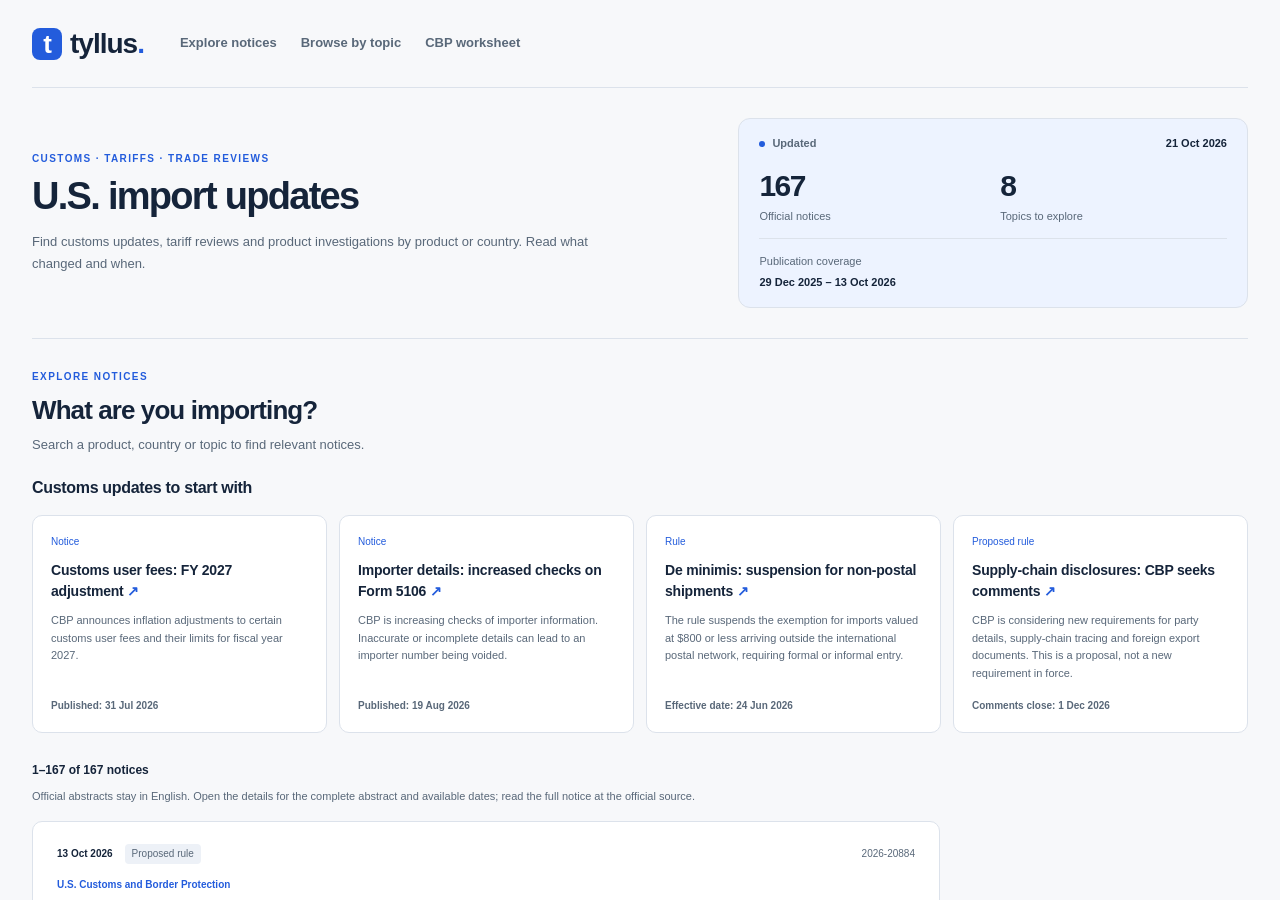
==== commit 2a0bada0: "Synchronize October21 source metadata and record verified worksheet publication" ====
--- a/index.html
+++ b/index.html
@@ -44,13 +44,13 @@
     />
     <script src="./assets/theme.js?v=d2b4598b7397"></script>
     <script type="application/ld+json">
-      {"@context": "https://schema.org", "@type": "Dataset", "name": "Tyllus U.S. Import Evidence Change Radar", "description": "Explore source-linked U.S. import notices, official summaries, agencies and evidence topics. Search the public dataset and download the snapshot.", "url": "https://finbie-side-projects.github.io/tyllus-import-evidence-data/en/", "inLanguage": "en", "dateModified": "2026-10-16", "temporalCoverage": "2025-12-29/2026-10-13", "isBasedOn": "https://www.tyllus.com/en/resources/us-import-evidence-change-radar", "creator": {"@type": "Organization", "name": "Tyllus", "url": "https://www.tyllus.com/"}, "license": "https://www.tyllus.com/en/terms-of-use", "distribution": [{"@type": "DataDownload", "encodingFormat": "application/json", "contentUrl": "https://finbie-side-projects.github.io/tyllus-import-evidence-data/data/us-import-evidence-change-radar.json"}, {"@type": "DataDownload", "encodingFormat": "text/csv", "contentUrl": "https://finbie-side-projects.github.io/tyllus-import-evidence-data/data/us-import-evidence-change-radar.csv"}, {"@type": "DataDownload", "encodingFormat": "application/ld+json", "contentUrl": "https://finbie-side-projects.github.io/tyllus-import-evidence-data/data/us-import-evidence-change-radar.dcat.json"}]}
+      {"@context": "https://schema.org", "@type": "Dataset", "name": "Tyllus U.S. Import Evidence Change Radar", "description": "Explore source-linked U.S. import notices, official summaries, agencies and evidence topics. Search the public dataset and download the snapshot.", "url": "https://finbie-side-projects.github.io/tyllus-import-evidence-data/en/", "inLanguage": "en", "dateModified": "2026-10-21", "temporalCoverage": "2025-12-29/2026-10-13", "isBasedOn": "https://www.tyllus.com/en/resources/us-import-evidence-change-radar", "creator": {"@type": "Organization", "name": "Tyllus", "url": "https://www.tyllus.com/"}, "license": "https://www.tyllus.com/en/terms-of-use", "distribution": [{"@type": "DataDownload", "encodingFormat": "application/json", "contentUrl": "https://finbie-side-projects.github.io/tyllus-import-evidence-data/data/us-import-evidence-change-radar.json"}, {"@type": "DataDownload", "encodingFormat": "text/csv", "contentUrl": "https://finbie-side-projects.github.io/tyllus-import-evidence-data/data/us-import-evidence-change-radar.csv"}, {"@type": "DataDownload", "encodingFormat": "application/ld+json", "contentUrl": "https://finbie-side-projects.github.io/tyllus-import-evidence-data/data/us-import-evidence-change-radar.dcat.json"}]}
     </script>
     <script id="interface-strings" type="application/json">
       {"pageTitle": "U.S. Import Evidence Radar | Tyllus", "description": "Explore source-linked U.S. import notices, official summaries, agencies and evidence topics. Search the public dataset and download the snapshot.", "skip": "Skip to notices", "explore": "Explore notices", "methodology": "About these notices", "downloads": "Downloads", "language": "Language", "theme": "Appearance", "light": "Light", "dark": "Dark", "eyebrow": "CUSTOMS · TARIFFS · TRADE REVIEWS", "heading": "U.S. import updates", "intro": "Find customs updates, tariff reviews and product investigations by product or country. Read what changed and when.", "snapshot": "Updated", "coverage": "Publication coverage", "notices": "Official notices", "agencies": "Issuing agencies", "topics": "Topics to explore", "explorerTitle": "What are you importing?", "explorerIntro": "Search a product, country or topic to find relevant notices.", "sourceLanguage": "Official abstracts stay in English. Open the details for the complete abstract and available dates; read the full notice at the official source.", "search": "Search notices", "searchPlaceholder": "Try aluminum, China, tariff or a document number", "agency": "Agency", "allAgencies": "All agencies", "topic": "Evidence topic", "allTopics": "All topics", "type": "Notice type", "allTypes": "All types", "sort": "Sort by", "newest": "Newest first", "oldest": "Oldest first", "reset": "Clear filters", "results": "{start}–{end} of {count} notices", "page": "Page {current} of {total}", "previous": "Previous", "next": "Next", "emptyTitle": "No notices match these filters.", "emptyText": "Try another keyword or clear the filters to see the full snapshot.", "details": "Read details", "officialNotice": "Official notice", "officialPdf": "Official PDF", "fullAbstract": "Original summary", "noAbstract": "No abstract was supplied in this record. Read the official notice for the full text.", "published": "Published", "effective": "Effective date", "comments": "Comments close", "dockets": "Docket IDs", "action": "Action", "matchedTerms": "Classification match terms", "agencyTitle": "Filter by agency", "topicTitle": "Browse by topic", "topicNote": "A notice can match more than one topic. Counts overlap.", "methodTitle": "Where the data comes from", "methodIntro": "The snapshot preserves the original notices and adds a searchable evidence-topic classification. Here is what each part means.", "methodSourceTitle": "01 / Official sources", "methodSourceText": "Notices come from the Federal Register API for CBP, FMC, ITA, USITC and USTR. Every record links to the official publication and its PDF when available.", "methodMappingTitle": "02 / Topic matching", "methodMappingText": "Tyllus applies a deterministic keyword taxonomy. Expand a notice to see the exact terms that matched each topic. A topic match is a way to find records; it does not determine whether a notice applies to your shipment.", "methodDatesTitle": "03 / Dates and coverage", "methodDatesText": "Publication dates show when notices appeared in the Federal Register. Effective dates and comment deadlines appear only when the source supplies them. This is a dated snapshot; updates are run on demand.", "methodLimitTitle": "04 / Scope and interpretation", "methodLimitText": "This dataset is not a complete inventory of U.S. import requirements. Notices, final rules and proposed rules have different legal effects. Review the official source, its scope and dates before making an operational decision.", "downloadTitle": "Take the data with you", "downloadIntro": "Download the complete snapshot for a spreadsheet, your own analysis or a data catalogue. Search filters do not change these files.", "csvTitle": "Spreadsheet / CSV", "csvText": "All notices in a flat table, ready for Excel or Sheets.", "jsonTitle": "Complete records / JSON", "jsonText": "Full abstracts, dates, official URLs and classification terms.", "dcatTitle": "Catalogue / DCAT", "dcatText": "Dataset metadata for linked-data catalogues.", "csvwTitle": "Field definitions / CSVW", "csvwText": "Column descriptions and the CSV schema.", "manifest": "Verify file checksums", "history": "View version history", "citationTitle": "Archive and citation", "citationText": "The 4 October 2026 dataset snapshot is archived on Zenodo. Use the DOI to reference that version; newer website snapshots may differ.", "archive": "View archived snapshot", "cite": "Citation file", "terms": "Dataset use terms", "tyllusRadar": "Explore more on Tyllus", "footer": "Published by Tyllus. Check the original notice before changing a shipment.", "notice": "Notice", "rule": "Rule", "proposedRule": "Proposed rule", "notSupplied": "Not supplied", "downloadCsv": "Download CSV", "topicLabels": {"documents-records": "Documents & records", "party-identity": "Parties & identity", "origin-traceability": "Origin & traceability", "classification-duties": "Classification & duties", "shipment-transport": "Shipment & transport", "systems-filing": "Systems & filing", "cost-impact": "Costs & fees", "enforcement-admissibility": "Enforcement & admissibility"}, "months": ["Jan", "Feb", "Mar", "Apr", "May", "Jun", "Jul", "Aug", "Sep", "Oct", "Nov", "Dec"], "languageLabels": {"en": "English", "tr": "Türkçe", "it": "Italiano", "es": "Español"}, "featuredTitle": "Customs updates to start with", "featuredIntro": "Fees, importer details and shipment disclosures — open an update to read what it says.", "quickSearch": "Browse common searches", "originalTitle": "Full notice title", "featured": {"2026-15530": {"title": "Customs user fees: FY 2027 adjustment", "summary": "CBP announces inflation adjustments to certain customs user fees and their limits for fiscal year 2027."}, "2026-16911": {"title": "Importer details: increased checks on Form 5106", "summary": "CBP is increasing checks of importer information. Inaccurate or incomplete details can lead to an importer number being voided."}, "2026-12670": {"title": "De minimis: suspension for non-postal shipments", "summary": "The rule suspends the exemption for imports valued at $800 or less arriving outside the international postal network, requiring formal or informal entry."}, "2026-17926": {"title": "Supply-chain disclosures: CBP seeks comments", "summary": "CBP is considering new requirements for party details, supply-chain tracing and foreign export documents. This is a proposal, not a new requirement in force."}}, "quickLabels": ["Steel", "Aluminum", "Solar cells", "China", "India", "Türkiye", "Vietnam"], "moreFilters": "More filters", "paginationLabel": "Notice pages", "rssTitle": "Selected notices / RSS", "ustrRssTitle": "USTR notices / RSS", "cbpRssTitle": "CBP notices / RSS", "rssText": "Follow up to 50 recent notices from this selection in a feed reader. Agency feeds include only USTR or CBP records, respectively. Titles and official abstracts stay in English; feeds are refreshed with the dataset and are not a complete regulatory alert service.", "selectionActions": "Use these results", "shareSelection": "Link to these results", "selectionCsv": "Export results · CSV", "selectionJson": "Export results · JSON", "selectionHint": "Exports include every matching result, across all pages. CSV is spreadsheet-safe; JSON preserves original source values.", "worksheetNav": "CBP worksheet", "worksheetEyebrow": "Prepare your evidence · FR 2026-17926", "worksheetTitle": "CBP’s 64 questions, ready for your team’s answers", "worksheetIntro": "Keep official questions, response owners, evidence and measured costs together. One CSV, 64 rows, no pre-filled answers.", "worksheetDownload": "Download response worksheet · CSV", "worksheetContext": "Tyllus preparation guide", "worksheetOfficial": "Read the official notice", "worksheetInstructions": "Open the CSV in your spreadsheet app. Add response drafts, owners, evidence references, observed minutes and costs, currency, measurement period, sample size, measured-or-estimated status and assumptions. Fill only what you can support; a blank is not zero.", "worksheetBoundary": "This is an advance notice, not a final rule or a compliance checklist. The original notice states comments close December 1, 2026; check the official docket for changes. Downloading or filling this worksheet does not submit anything to CBP.", "worksheetLanguage": "Official section names and questions stay in English. Line wrapping and page markers are removed; the original wording is retained. Expand a section to read every question without downloading.", "worksheetSourcePage": "Official PDF · page"}
     </script>
     <script id="notice-data" type="application/json">
-      {"schemaVersion":1,"taxonomyVersion":1,"generatedAt":"2026-10-16T18:00:00.000Z","deliveryMode":"live","source":{"name":"Federal Register API","url":"https://www.federalregister.gov/api/v1/documents.json","agencySlugs":["u-s-customs-and-border-protection","federal-maritime-commission","international-trade-administration","international-trade-commission","trade-representative-office-of-united-states"]},"methodology":{"classification":"deterministic-keyword-match","legalBoundary":"Evidence-domain matches are discovery aids, not legal advice, compliance decisions, risk scores, or statements that a proposal is in force.","officialLanguage":"en"},"notices":[{"id":"2026-20884","title":"Advance Traveler Information for Rail","abstract":"U.S. Customs and Border Protection (CBP) is proposing to require rail carriers to transmit advance electronic traveler information to CBP for any individual (crew and passengers) who is arriving in or departing from the United States on board a train. The rail carrier also would be required to transmit an advance notice of arrival or departure, as applicable, for the train. This rule would enhance security while facilitating legitimate international travel on board trains.","sourceType":"Proposed Rule","action":"Notice of proposed rulemaking.","agency":"U.S. Customs and Border Protection","agencySlug":"u-s-customs-and-border-protection","publicationDate":"2026-10-13","commentsCloseOn":"2026-12-14","effectiveOn":null,"docketIds":["Docket No. USCBP-2026-0992"],"officialUrl":"https://www.federalregister.gov/documents/2026/10/13/2026-20884/advance-traveler-information-for-rail","pdfUrl":"https://www.govinfo.gov/content/pkg/FR-2026-10-13/pdf/2026-20884.pdf","officialLanguage":"en","evidenceDomains":[{"id":"shipment-transport","matchedTerms":["carrier"]}],"radarUrl":"https://www.tyllus.com/en/resources/us-import-evidence-change-radar/2026-20884"},{"id":"2026-20857","title":"North American Free Trade Agreement (NAFTA), Article 1904; Binational Panel Review: Notice of Panel Decision","abstract":"On October 5, 2026, the Binational Panel issued its Decision on the Second Redetermination on Remand in the matter of Certain Softwood Lumber Products from Canada: Final Affirmative Countervailing Duty Determination (Secretariat File Number: USA-CDA-2017-1904-02). The Binational Panel affirmed the U.S. Department of Commerce's Second Redetermination on Remand.","sourceType":"Notice","action":"Notice of panel decision.","agency":"International Trade Administration","agencySlug":"international-trade-administration","publicationDate":"2026-10-13","commentsCloseOn":null,"effectiveOn":null,"docketIds":[],"officialUrl":"https://www.federalregister.gov/documents/2026/10/13/2026-20857/north-american-free-trade-agreement-nafta-article-1904-binational-panel-review-notice-of-panel","pdfUrl":"https://www.govinfo.gov/content/pkg/FR-2026-10-13/pdf/2026-20857.pdf","officialLanguage":"en","evidenceDomains":[{"id":"classification-duties","matchedTerms":["countervailing duty","duty"]}],"radarUrl":"https://www.tyllus.com/en/resources/us-import-evidence-change-radar/2026-20857"},{"id":"2026-20816","title":"Welded Stainless Steel Pressure Pipe From the Socialist Republic of Vietnam: Preliminary Results of and Intent To Rescind, in Part, Antidumping Duty Administrative Review; 2024-2025","abstract":"The U.S. Department of Commerce (Commerce) preliminarily determines that sales of welded stainless steel pressure pipe (stainless pressure pipe) from the Socialist Republic of Vietnam (Vietnam) were made at less than normal value (NV) during the period of review (POR) July 1, 2024, through June 30, 2025. Additionally, Commerce intends to preliminarily rescind the review, in part, with respect to seven companies. Interested parties are invited to comment on these preliminary results of review.","sourceType":"Notice","action":null,"agency":"International Trade Administration","agencySlug":"international-trade-administration","publicationDate":"2026-10-13","commentsCloseOn":null,"effectiveOn":null,"docketIds":["A-552-816"],"officialUrl":"https://www.federalregister.gov/documents/2026/10/13/2026-20816/welded-stainless-steel-pressure-pipe-from-the-socialist-republic-of-vietnam-preliminary-results-of","pdfUrl":"https://www.govinfo.gov/content/pkg/FR-2026-10-13/pdf/2026-20816.pdf","officialLanguage":"en","evidenceDomains":[{"id":"classification-duties","matchedTerms":["antidumping","duty"]}],"radarUrl":"https://www.tyllus.com/en/resources/us-import-evidence-change-radar/2026-20816"},{"id":"2026-20779","title":"Passenger Vehicle and Light Truck Tires From Thailand: Preliminary Results and Rescission, in Part, of Antidumping Duty Administrative Review; 2024-2025","abstract":"The U.S. Department of Commerce (Commerce) preliminarily determines that passenger vehicle and light truck tires (PVLT) from Thailand were sold in the United States at less than normal value during the period of review (POR) July 1, 2024, through June 30, 2025. Interested parties are invited to comment on these preliminary results.","sourceType":"Notice","action":null,"agency":"International Trade Administration","agencySlug":"international-trade-administration","publicationDate":"2026-10-09","commentsCloseOn":null,"effectiveOn":null,"docketIds":["A-549-842"],"officialUrl":"https://www.federalregister.gov/documents/2026/10/09/2026-20779/passenger-vehicle-and-light-truck-tires-from-thailand-preliminary-results-and-rescission-in-part-of","pdfUrl":"https://www.govinfo.gov/content/pkg/FR-2026-10-09/pdf/2026-20779.pdf","officialLanguage":"en","evidenceDomains":[{"id":"classification-duties","matchedTerms":["antidumping","duty"]}],"radarUrl":"https://www.tyllus.com/en/resources/us-import-evidence-change-radar/2026-20779"},{"id":"2026-20778","title":"Certain Hot-Rolled Steel Flat Products From the Republic of Korea: Final Results of Countervailing Duty Administrative Review; 2023","abstract":"The U.S. Department of Commerce (Commerce) determines Hyundai Steel Company (Hyundai Steel) and POSCO, producers/exporters of certain hot-rolled steel flat products (hot-rolled steel) from the Republic of Korea (Korea), received countervailable subsidies during the period of review (POR) January 1, 2023, through December 31, 2023.","sourceType":"Notice","action":null,"agency":"International Trade Administration","agencySlug":"international-trade-administration","publicationDate":"2026-10-09","commentsCloseOn":null,"effectiveOn":null,"docketIds":["C-580-884"],"officialUrl":"https://www.federalregister.gov/documents/2026/10/09/2026-20778/certain-hot-rolled-steel-flat-products-from-the-republic-of-korea-final-results-of-countervailing","pdfUrl":"https://www.govinfo.gov/content/pkg/FR-2026-10-09/pdf/2026-20778.pdf","officialLanguage":"en","evidenceDomains":[{"id":"party-identity","matchedTerms":["exporter"]},{"id":"classification-duties","matchedTerms":["countervailing duty","duty"]}],"radarUrl":"https://www.tyllus.com/en/resources/us-import-evidence-change-radar/2026-20778"},{"id":"2026-20777","title":"Certain Paper Shopping Bags From Cambodia: Preliminary Results of Antidumping Duty Administrative Review; 2024-2025","abstract":"The U.S. Department of Commerce (Commerce) preliminarily determines that certain paper shopping bags (paper shopping bags) from Cambodia were sold in the United States at less than normal value (NV) during the period of review (POR), January 3, 2024, through June 30, 2025. Interested parties are invited to comment on these preliminary results of review.","sourceType":"Notice","action":null,"agency":"International Trade Administration","agencySlug":"international-trade-administration","publicationDate":"2026-10-09","commentsCloseOn":null,"effectiveOn":null,"docketIds":["A-555-002"],"officialUrl":"https://www.federalregister.gov/documents/2026/10/09/2026-20777/certain-paper-shopping-bags-from-cambodia-preliminary-results-of-antidumping-duty-administrative","pdfUrl":"https://www.govinfo.gov/content/pkg/FR-2026-10-09/pdf/2026-20777.pdf","officialLanguage":"en","evidenceDomains":[{"id":"classification-duties","matchedTerms":["antidumping","duty"]}],"radarUrl":"https://www.tyllus.com/en/resources/us-import-evidence-change-radar/2026-20777"},{"id":"2026-20752","title":"Certain Hydrodermabrasion Systems and Components Thereof; Notice of Vacatur of the Commission's Final Determination and Mootness of the Investigation by the Federal Circuit Due to Patent Expiration","abstract":"Notice is hereby given that the U.S. International Trade Commission's (\"Commission\") final determination in the above- captioned investigation has been vacated by the U.S. Court of Appeals for the Federal Circuit (\"Federal Circuit\") and the investigation is terminated as moot as ordered by the Federal Circuit. The investigation was previously terminated on March 23, 2026.","sourceType":"Notice","action":"Notice.","agency":"International Trade Commission","agencySlug":"international-trade-commission","publicationDate":"2026-10-09","commentsCloseOn":null,"effectiveOn":null,"docketIds":["Investigation No. 337-TA-1408"],"officialUrl":"https://www.federalregister.gov/documents/2026/10/09/2026-20752/certain-hydrodermabrasion-systems-and-components-thereof-notice-of-vacatur-of-the-commissions-final","pdfUrl":"https://www.govinfo.gov/content/pkg/FR-2026-10-09/pdf/2026-20752.pdf","officialLanguage":"en","evidenceDomains":[{"id":"enforcement-admissibility","matchedTerms":["investigation"]}],"radarUrl":"https://www.tyllus.com/en/resources/us-import-evidence-change-radar/2026-20752"},{"id":"2026-20716","title":"Certain Dynamic Random Access Memory (DRAM) Devices, Products Containing the Same, and Components Thereof; Notice of Commission Determination Not To Review an Initial Determination Terminating the Investigation Based on Settlement; Termination of the Investigation","abstract":"Notice is hereby given that the U.S. International Trade Commission (\"the Commission\") has determined not to review an initial determination (\"ID\") (Order No. 31) issued by the presiding administrative law judge (\"ALJ\") granting an unopposed motion to terminate the investigation based on settlement. The investigation is terminated.","sourceType":"Notice","action":"Notice.","agency":"International Trade Commission","agencySlug":"international-trade-commission","publicationDate":"2026-10-09","commentsCloseOn":null,"effectiveOn":null,"docketIds":["Investigation No. 337-TA-1472"],"officialUrl":"https://www.federalregister.gov/documents/2026/10/09/2026-20716/certain-dynamic-random-access-memory-dram-devices-products-containing-the-same-and-components","pdfUrl":"https://www.govinfo.gov/content/pkg/FR-2026-10-09/pdf/2026-20716.pdf","officialLanguage":"en","evidenceDomains":[{"id":"enforcement-admissibility","matchedTerms":["investigation"]}],"radarUrl":"https://www.tyllus.com/en/resources/us-import-evidence-change-radar/2026-20716"},{"id":"2026-20715","title":"Phosphate Fertilizers From Morocco and Russia; Scheduling of Full Five-Year Reviews","abstract":"The Commission hereby gives notice of the scheduling of full reviews pursuant to the Tariff Act of 1930 to determine whether revocation of the countervailing duty orders on phosphate fertilizers from Morocco and Russia would be likely to lead to continuation or recurrence of material injury within a reasonably foreseeable time. The Commission has determined to exercise its authority to extend the review period by up to 90 days.","sourceType":"Notice","action":"Notice.","agency":"International Trade Commission","agencySlug":"international-trade-commission","publicationDate":"2026-10-09","commentsCloseOn":null,"effectiveOn":null,"docketIds":["Investigation Nos. 701-TA-650-651 (Review)"],"officialUrl":"https://www.federalregister.gov/documents/2026/10/09/2026-20715/phosphate-fertilizers-from-morocco-and-russia-scheduling-of-full-five-year-reviews","pdfUrl":"https://www.govinfo.gov/content/pkg/FR-2026-10-09/pdf/2026-20715.pdf","officialLanguage":"en","evidenceDomains":[{"id":"classification-duties","matchedTerms":["countervailing duty","tariff","duty"]}],"radarUrl":"https://www.tyllus.com/en/resources/us-import-evidence-change-radar/2026-20715"},{"id":"2026-20699","title":"Certain Corrosion-Resistant Steel Products From the Republic of Korea: Preliminary Results and Recission, In Part, of Countervailing Duty Administrative Review; 2024","abstract":"The U.S. Department of Commerce (Commerce) preliminarily determines that countervailable subsidies were provided to producers and exporters of certain corrosion-resistant steel products (CORE) from the Republic of Korea (Korea), during the period of review (POR) January 1, 2024, through December 31, 2024. In addition, Commerce is rescinding this review with respect to Dongkuk Coated Metal Co., Ltd (Dongkuk CM). Interested parties are invited to comment on these preliminary results.","sourceType":"Notice","action":null,"agency":"International Trade Administration","agencySlug":"international-trade-administration","publicationDate":"2026-10-08","commentsCloseOn":null,"effectiveOn":null,"docketIds":["C-580-879"],"officialUrl":"https://www.federalregister.gov/documents/2026/10/08/2026-20699/certain-corrosion-resistant-steel-products-from-the-republic-of-korea-preliminary-results-and","pdfUrl":"https://www.govinfo.gov/content/pkg/FR-2026-10-08/pdf/2026-20699.pdf","officialLanguage":"en","evidenceDomains":[{"id":"party-identity","matchedTerms":["exporter"]},{"id":"classification-duties","matchedTerms":["countervailing duty","duty"]}],"radarUrl":"https://www.tyllus.com/en/resources/us-import-evidence-change-radar/2026-20699"},{"id":"2026-20698","title":"Certain Corrosion-Resistant Steel Products From the Republic of Korea: Preliminary Results and Rescission, in Part, of Antidumping Duty Administrative Review; 2024-2025","abstract":"The U.S. Department of Commerce (Commerce) preliminarily determines that producers/exporters subject to this review made sales of subject merchandise at less than normal value (NV) during the period of review (POR), July 1, 2024, through June 30, 2025. Interested parties are invited to comment on these preliminary results of review.","sourceType":"Notice","action":null,"agency":"International Trade Administration","agencySlug":"international-trade-administration","publicationDate":"2026-10-08","commentsCloseOn":null,"effectiveOn":null,"docketIds":["A-580-878"],"officialUrl":"https://www.federalregister.gov/documents/2026/10/08/2026-20698/certain-corrosion-resistant-steel-products-from-the-republic-of-korea-preliminary-results-and","pdfUrl":"https://www.govinfo.gov/content/pkg/FR-2026-10-08/pdf/2026-20698.pdf","officialLanguage":"en","evidenceDomains":[{"id":"party-identity","matchedTerms":["exporter"]},{"id":"classification-duties","matchedTerms":["antidumping","duty"]}],"radarUrl":"https://www.tyllus.com/en/resources/us-import-evidence-change-radar/2026-20698"},{"id":"2026-20697","title":"Chromium Trioxide From the Republic of Türkiye: Final Affirmative Determination of Sales at Less Than Fair Value","abstract":"The U.S. Department of Commerce (Commerce) determines that chromium trioxide from the Republic of T[uuml]rkiye (T[uuml]rkiye) is being, or is likely to be, sold in the United States at less than fair value (LTFV). The period of investigation (POI) is July 1, 2024, through June 30, 2025.","sourceType":"Notice","action":null,"agency":"International Trade Administration","agencySlug":"international-trade-administration","publicationDate":"2026-10-08","commentsCloseOn":null,"effectiveOn":null,"docketIds":["A-489-856"],"officialUrl":"https://www.federalregister.gov/documents/2026/10/08/2026-20697/chromium-trioxide-from-the-republic-of-trkiye-final-affirmative-determination-of-sales-at-less-than","pdfUrl":"https://www.govinfo.gov/content/pkg/FR-2026-10-08/pdf/2026-20697.pdf","officialLanguage":"en","evidenceDomains":[{"id":"enforcement-admissibility","matchedTerms":["investigation"]}],"radarUrl":"https://www.tyllus.com/en/resources/us-import-evidence-change-radar/2026-20697"},{"id":"2026-20696","title":"Chromium Trioxide From India: Final Affirmative Countervailing Duty Determination","abstract":"The U.S. Department of Commerce (Commerce) determines that countervailable subsidies are being provided to producers and exporters of chromium trioxide from India during the period of investigation (POI), January 1, 2024, through December 31, 2024.","sourceType":"Notice","action":null,"agency":"International Trade Administration","agencySlug":"international-trade-administration","publicationDate":"2026-10-08","commentsCloseOn":null,"effectiveOn":null,"docketIds":["C-533-945"],"officialUrl":"https://www.federalregister.gov/documents/2026/10/08/2026-20696/chromium-trioxide-from-india-final-affirmative-countervailing-duty-determination","pdfUrl":"https://www.govinfo.gov/content/pkg/FR-2026-10-08/pdf/2026-20696.pdf","officialLanguage":"en","evidenceDomains":[{"id":"party-identity","matchedTerms":["exporter"]},{"id":"classification-duties","matchedTerms":["countervailing duty","duty"]},{"id":"enforcement-admissibility","matchedTerms":["investigation"]}],"radarUrl":"https://www.tyllus.com/en/resources/us-import-evidence-change-radar/2026-20696"},{"id":"2026-20695","title":"Chromium Trioxide From India: Final Affirmative Determination of Sales at Less Than Fair Value","abstract":"The U.S. Department of Commerce (Commerce) determines that chromium trioxide from India is being, or is likely to be, sold in the United States at less than fair value (LTFV). The period of investigation (POI) is July 1, 2024, through June 30, 2025.","sourceType":"Notice","action":null,"agency":"International Trade Administration","agencySlug":"international-trade-administration","publicationDate":"2026-10-08","commentsCloseOn":null,"effectiveOn":null,"docketIds":["A-533-944"],"officialUrl":"https://www.federalregister.gov/documents/2026/10/08/2026-20695/chromium-trioxide-from-india-final-affirmative-determination-of-sales-at-less-than-fair-value","pdfUrl":"https://www.govinfo.gov/content/pkg/FR-2026-10-08/pdf/2026-20695.pdf","officialLanguage":"en","evidenceDomains":[{"id":"enforcement-admissibility","matchedTerms":["investigation"]}],"radarUrl":"https://www.tyllus.com/en/resources/us-import-evidence-change-radar/2026-20695"},{"id":"2026-20694","title":"Certain Steel Nails From the Republic of Korea: Preliminary Results and Rescission, in Part of Antidumping Duty Administrative Review; 2024-2025","abstract":"The U.S. Department of Commerce (Commerce) preliminarily determines that producers/exporters subject to this review made sales of subject merchandise at less than normal value (NV) during the period of review (POR), July 1, 2024, through June 30, 2025. In addition, we are rescinding the review with respect to three companies. Interested parties are invited to comment on these preliminary results of review.","sourceType":"Notice","action":null,"agency":"International Trade Administration","agencySlug":"international-trade-administration","publicationDate":"2026-10-08","commentsCloseOn":null,"effectiveOn":null,"docketIds":["A-580-874"],"officialUrl":"https://www.federalregister.gov/documents/2026/10/08/2026-20694/certain-steel-nails-from-the-republic-of-korea-preliminary-results-and-rescission-in-part-of","pdfUrl":"https://www.govinfo.gov/content/pkg/FR-2026-10-08/pdf/2026-20694.pdf","officialLanguage":"en","evidenceDomains":[{"id":"party-identity","matchedTerms":["exporter"]},{"id":"classification-duties","matchedTerms":["antidumping","duty"]}],"radarUrl":"https://www.tyllus.com/en/resources/us-import-evidence-change-radar/2026-20694"},{"id":"2026-20693","title":"Notice of Scope Ruling Applications Filed in Antidumping and Countervailing Duty Proceedings","abstract":"The U.S. Department of Commerce (Commerce) received scope ruling applications, requesting that scope inquiries be conducted to determine whether identified products are covered by the scope of antidumping duty (AD) and/or countervailing duty (CVD) orders and that Commerce issue scope rulings pursuant to those inquiries. In accordance with Commerce's regulations, we are notifying the public of the filing of the scope ruling applications listed below in the month of August 2026.","sourceType":"Notice","action":null,"agency":"International Trade Administration","agencySlug":"international-trade-administration","publicationDate":"2026-10-08","commentsCloseOn":null,"effectiveOn":null,"docketIds":[],"officialUrl":"https://www.federalregister.gov/documents/2026/10/08/2026-20693/notice-of-scope-ruling-applications-filed-in-antidumping-and-countervailing-duty-proceedings","pdfUrl":"https://www.govinfo.gov/content/pkg/FR-2026-10-08/pdf/2026-20693.pdf","officialLanguage":"en","evidenceDomains":[{"id":"classification-duties","matchedTerms":["antidumping","countervailing duty","duty","scope ruling"]},{"id":"systems-filing","matchedTerms":["filing"]}],"radarUrl":"https://www.tyllus.com/en/resources/us-import-evidence-change-radar/2026-20693"},{"id":"2026-20692","title":"N-Cyclohexylbenzothiazole-2-Sulfenamide From the People's Republic of China: Preliminary Affirmative Countervailing Duty Determination, Preliminary Affirmative Critical Circumstances Determination, and Alignment of Final Determination With Final Antidumping Duty Determination","abstract":"The U.S. Department of Commerce (Commerce) preliminarily determines that countervailable subsidies are being provided to producers and exporters of N-Cyclohexylbenzothiazole-2-Sulfenamide (CBS) from the People's Republic of China (China). The period of investigation is January 1, 2025, through December 31, 2025. Interested parties are invited to comment on this preliminary determination.","sourceType":"Notice","action":null,"agency":"International Trade Administration","agencySlug":"international-trade-administration","publicationDate":"2026-10-08","commentsCloseOn":null,"effectiveOn":null,"docketIds":["C-570-235"],"officialUrl":"https://www.federalregister.gov/documents/2026/10/08/2026-20692/n-cyclohexylbenzothiazole-2-sulfenamide-from-the-peoples-republic-of-china-preliminary-affirmative","pdfUrl":"https://www.govinfo.gov/content/pkg/FR-2026-10-08/pdf/2026-20692.pdf","officialLanguage":"en","evidenceDomains":[{"id":"party-identity","matchedTerms":["exporter"]},{"id":"classification-duties","matchedTerms":["antidumping","countervailing duty","duty"]},{"id":"enforcement-admissibility","matchedTerms":["investigation"]}],"radarUrl":"https://www.tyllus.com/en/resources/us-import-evidence-change-radar/2026-20692"},{"id":"2026-20691","title":"Certain Paper Shopping Bags From Taiwan: Preliminary Results and Rescission, in Part, of Antidumping Duty Administrative Review; 2024-2025","abstract":"The U.S. Department of Commerce (Commerce) is conducting an administrative review of the antidumping duty (AD) order on certain paper shopping bags (paper bags) from Taiwan for the period of review (POR) January 3, 2024, through June 30, 2025. Commerce preliminarily finds that Haur Tyi Paper Bag Co., Ltd (Haurtyi) did not make sales of subject merchandise at prices below normal value (NV) during the POR. Additionally, we are rescinding this review, in part, with respect to five companies for which all requests for review were withdrawn. We invite interested parties to comment on these preliminary results.","sourceType":"Notice","action":null,"agency":"International Trade Administration","agencySlug":"international-trade-administration","publicationDate":"2026-10-08","commentsCloseOn":null,"effectiveOn":null,"docketIds":["A-583-872"],"officialUrl":"https://www.federalregister.gov/documents/2026/10/08/2026-20691/certain-paper-shopping-bags-from-taiwan-preliminary-results-and-rescission-in-part-of-antidumping","pdfUrl":"https://www.govinfo.gov/content/pkg/FR-2026-10-08/pdf/2026-20691.pdf","officialLanguage":"en","evidenceDomains":[{"id":"classification-duties","matchedTerms":["antidumping","duty"]},{"id":"cost-impact","matchedTerms":["price"]}],"radarUrl":"https://www.tyllus.com/en/resources/us-import-evidence-change-radar/2026-20691"},{"id":"2026-20690","title":"Oleoresin Paprika From India: Antidumping Duty Order and Countervailing Duty Order","abstract":"Based on affirmative final determinations by the U.S. Department of Commerce (Commerce) and the U.S. International Trade Commission (ITC), Commerce is issuing antidumping duty (AD) and countervailing duty (CVD) orders on oleoresin paprika from India.","sourceType":"Notice","action":null,"agency":"International Trade Administration","agencySlug":"international-trade-administration","publicationDate":"2026-10-08","commentsCloseOn":null,"effectiveOn":null,"docketIds":["A-533-938, C-533-939"],"officialUrl":"https://www.federalregister.gov/documents/2026/10/08/2026-20690/oleoresin-paprika-from-india-antidumping-duty-order-and-countervailing-duty-order","pdfUrl":"https://www.govinfo.gov/content/pkg/FR-2026-10-08/pdf/2026-20690.pdf","officialLanguage":"en","evidenceDomains":[{"id":"classification-duties","matchedTerms":["antidumping","countervailing duty","duty"]}],"radarUrl":"https://www.tyllus.com/en/resources/us-import-evidence-change-radar/2026-20690"},{"id":"2026-20689","title":"Forged Steel Fluid End Blocks From Germany: Final Results of the Antidumping Duty Administrative Review; 2024","abstract":"The U.S. Department of Commerce (Commerce) determines that BGH Edelstahl Siegen GmbH did not make sales of certain forged steel fluid end blocks (fluid end blocks) from Germany at less than normal value during the period of review (POR), January 1, 2024, through December 31, 2024.","sourceType":"Notice","action":null,"agency":"International Trade Administration","agencySlug":"international-trade-administration","publicationDate":"2026-10-08","commentsCloseOn":null,"effectiveOn":null,"docketIds":["A-428-847"],"officialUrl":"https://www.federalregister.gov/documents/2026/10/08/2026-20689/forged-steel-fluid-end-blocks-from-germany-final-results-of-the-antidumping-duty-administrative","pdfUrl":"https://www.govinfo.gov/content/pkg/FR-2026-10-08/pdf/2026-20689.pdf","officialLanguage":"en","evidenceDomains":[{"id":"classification-duties","matchedTerms":["antidumping","duty"]}],"radarUrl":"https://www.tyllus.com/en/resources/us-import-evidence-change-radar/2026-20689"},{"id":"2026-20675","title":"Certain Electric Aircraft, Power Systems for Electric Aircraft, and Components Thereof; Notice of a Commission Determination Not To Review an Initial Determination Granting Complainant's Motion To Amend the Notice of Institution of Investigation","abstract":"Notice is hereby given that the U.S. International Trade Commission has determined not to review the presiding administrative law judge's (\"ALJ\") initial determination (\"ID\") (Order No. 12) granting Complainant Archer Aviation Inc.'s motion to amend the notice of institution of investigation (\"NOI\") to correct a typographical error.","sourceType":"Notice","action":"Notice.","agency":"International Trade Commission","agencySlug":"international-trade-commission","publicationDate":"2026-10-08","commentsCloseOn":null,"effectiveOn":null,"docketIds":["Investigation No. 337-TA-1499"],"officialUrl":"https://www.federalregister.gov/documents/2026/10/08/2026-20675/certain-electric-aircraft-power-systems-for-electric-aircraft-and-components-thereof-notice-of-a","pdfUrl":"https://www.govinfo.gov/content/pkg/FR-2026-10-08/pdf/2026-20675.pdf","officialLanguage":"en","evidenceDomains":[{"id":"enforcement-admissibility","matchedTerms":["investigation"]}],"radarUrl":"https://www.tyllus.com/en/resources/us-import-evidence-change-radar/2026-20675"},{"id":"2026-20673","title":"Seamless Carbon and Alloy Steel Standard, Line, and Pressure Pipe From Czechia, Russia, South Korea, and Ukraine; Scheduling of Full Five-Year Reviews","abstract":"The Commission hereby gives notice of the scheduling of full reviews pursuant to the Tariff Act of 1930 to determine whether revocation of the antidumping duty orders on seamless carbon and alloy steel standard, line, and pressure pipe from Russia and South Korea and countervailing duty orders on seamless carbon and alloy steel standard, line, and pressure pipe from Czechia, Russia, South Korea, and Ukraine would be likely to lead to continuation or recurrence of material injury within a reasonably foreseeable time. The Commission has determined to exercise its authority to extend the review period by up to 90 days.","sourceType":"Notice","action":"Notice.","agency":"International Trade Commission","agencySlug":"international-trade-commission","publicationDate":"2026-10-08","commentsCloseOn":null,"effectiveOn":null,"docketIds":["Investigation Nos. 701-TA-654-655 and 731-TA-1529-1532 (Review)"],"officialUrl":"https://www.federalregister.gov/documents/2026/10/08/2026-20673/seamless-carbon-and-alloy-steel-standard-line-and-pressure-pipe-from-czechia-russia-south-korea-and","pdfUrl":"https://www.govinfo.gov/content/pkg/FR-2026-10-08/pdf/2026-20673.pdf","officialLanguage":"en","evidenceDomains":[{"id":"classification-duties","matchedTerms":["antidumping","countervailing duty","tariff","duty"]}],"radarUrl":"https://www.tyllus.com/en/resources/us-import-evidence-change-radar/2026-20673"},{"id":"2026-20650","title":"Low-Value Shipments","abstract":"This document proposes to amend the U.S. Customs and Border Protection regulations to modify filing requirements for informal entries of goods valued at $2,500 or less and to establish a new electronic informal entry type for merchandise entering through the mail environment. This document also proposes other related changes such as requiring an additional data element for carriers pertaining to mail shipments and imposing bonding requirements for certain informal entries.","sourceType":"Proposed Rule","action":"Notice of proposed rulemaking.","agency":"U.S. Customs and Border Protection","agencySlug":"u-s-customs-and-border-protection","publicationDate":"2026-10-08","commentsCloseOn":"2026-12-07","effectiveOn":null,"docketIds":["USCBP-2026-0298"],"officialUrl":"https://www.federalregister.gov/documents/2026/10/08/2026-20650/low-value-shipments","pdfUrl":"https://www.govinfo.gov/content/pkg/FR-2026-10-08/pdf/2026-20650.pdf","officialLanguage":"en","evidenceDomains":[{"id":"documents-records","matchedTerms":["document"]},{"id":"shipment-transport","matchedTerms":["carrier"]},{"id":"systems-filing","matchedTerms":["filing"]}],"radarUrl":"https://www.tyllus.com/en/resources/us-import-evidence-change-radar/2026-20650"},{"id":"2026-20619","title":"Corrugated Die-Cut Cardboard Boxes From China, Malaysia, and Turkey; Revised Schedule for the Subject Investigations","abstract":null,"sourceType":"Notice","action":"Notice.","agency":"International Trade Commission","agencySlug":"international-trade-commission","publicationDate":"2026-10-08","commentsCloseOn":null,"effectiveOn":null,"docketIds":["Investigation Nos. 701-TA-806 and 731-TA-1805-1807 (Preliminary)"],"officialUrl":"https://www.federalregister.gov/documents/2026/10/08/2026-20619/corrugated-die-cut-cardboard-boxes-from-china-malaysia-and-turkey-revised-schedule-for-the-subject","pdfUrl":"https://www.govinfo.gov/content/pkg/FR-2026-10-08/pdf/2026-20619.pdf","officialLanguage":"en","evidenceDomains":[{"id":"enforcement-admissibility","matchedTerms":["investigation"]}],"radarUrl":"https://www.tyllus.com/en/resources/us-import-evidence-change-radar/2026-20619"},{"id":"2026-20615","title":"Request for Comments on the Effect of the European Union's Carbon Border Adjustment Mechanism and the Proposals To Expand Coverage on U.S. Trade","abstract":"The Office of the United States Trade Representative (USTR) invites comments regarding the current and potential impact of the European Union's (EU) Carbon Border Adjustment Mechanism (CBAM) on U.S. producers, including small- and medium-sized producers; workers; U.S. direct and indirect exports; and overall U.S. trade with the EU. Under CBAM, EU importers of products covered by the CBAM (covered products) in the aluminum, cement, electricity, fertilizer, hydrogen, and iron and steel sectors are required to declare information on carbon dioxide and other specified greenhouse gas emissions generated in the production of imported goods and to purchase CBAM certificates based on the amount of that embedded carbon. The EU began the full implementation of CBAM on January 1, 2026. The EU is also considering legislative proposals to expand CBAM coverage to downstream steel- and aluminum-intensive products. USTR is seeking comments on the impact of the CBAM on U.S. trade with the EU, as well as the potential impact of the EU's proposals to expand CBAM coverage. Such comments will help inform continued USTR and U.S. government engagement with the EU on CBAM.","sourceType":"Notice","action":"Request for comments.","agency":"Trade Representative, Office of United States","agencySlug":"trade-representative-office-of-united-states","publicationDate":"2026-10-08","commentsCloseOn":"2026-11-09","effectiveOn":null,"docketIds":["USTR-2026-0661"],"officialUrl":"https://www.federalregister.gov/documents/2026/10/08/2026-20615/request-for-comments-on-the-effect-of-the-european-unions-carbon-border-adjustment-mechanism-and-the","pdfUrl":"https://www.govinfo.gov/content/pkg/FR-2026-10-08/pdf/2026-20615.pdf","officialLanguage":"en","evidenceDomains":[{"id":"documents-records","matchedTerms":["certificate"]},{"id":"party-identity","matchedTerms":["importer"]}],"radarUrl":"https://www.tyllus.com/en/resources/us-import-evidence-change-radar/2026-20615"},{"id":"2026-20614","title":"Forged Steel Fittings From India and South Korea; Cancellation of Hearing for Antidumping and Countervailing Duty Reviews","abstract":null,"sourceType":"Notice","action":"Notice.","agency":"International Trade Commission","agencySlug":"international-trade-commission","publicationDate":"2026-10-08","commentsCloseOn":null,"effectiveOn":null,"docketIds":["Investigation Nos. 701-TA-631 and 731-TA-1463-1464 (Review)"],"officialUrl":"https://www.federalregister.gov/documents/2026/10/08/2026-20614/forged-steel-fittings-from-india-and-south-korea-cancellation-of-hearing-for-antidumping-and","pdfUrl":"https://www.govinfo.gov/content/pkg/FR-2026-10-08/pdf/2026-20614.pdf","officialLanguage":"en","evidenceDomains":[{"id":"classification-duties","matchedTerms":["antidumping","countervailing duty","duty"]}],"radarUrl":"https://www.tyllus.com/en/resources/us-import-evidence-change-radar/2026-20614"},{"id":"2026-20609","title":"Oleoresin Paprika From India; Determinations","abstract":null,"sourceType":"Notice","action":null,"agency":"International Trade Commission","agencySlug":"international-trade-commission","publicationDate":"2026-10-08","commentsCloseOn":null,"effectiveOn":null,"docketIds":["Investigation Nos. 701-TA-771 and 731-TA-1755 (Final)"],"officialUrl":"https://www.federalregister.gov/documents/2026/10/08/2026-20609/oleoresin-paprika-from-india-determinations","pdfUrl":"https://www.govinfo.gov/content/pkg/FR-2026-10-08/pdf/2026-20609.pdf","officialLanguage":"en","evidenceDomains":[{"id":"classification-duties","matchedTerms":["trade-remedy determination"]}],"radarUrl":"https://www.tyllus.com/en/resources/us-import-evidence-change-radar/2026-20609"},{"id":"2026-20551","title":"Certain Paper Shopping Bags From Colombia: Preliminary Results of Antidumping Duty Administrative Review; 2024-2025","abstract":"The U.S. Department of Commerce (Commerce) preliminarily finds that Ditar S.A. (Ditar) made sales of certain paper shopping bags (paper shopping bags) from Colombia at less than normal value (NV) during the period of review (POR), January 3, 2024, through June 30, 2025. We invite interested parties to comment on these preliminary results.","sourceType":"Notice","action":null,"agency":"International Trade Administration","agencySlug":"international-trade-administration","publicationDate":"2026-10-07","commentsCloseOn":null,"effectiveOn":null,"docketIds":["A-301-805"],"officialUrl":"https://www.federalregister.gov/documents/2026/10/07/2026-20551/certain-paper-shopping-bags-from-colombia-preliminary-results-of-antidumping-duty-administrative","pdfUrl":"https://www.govinfo.gov/content/pkg/FR-2026-10-07/pdf/2026-20551.pdf","officialLanguage":"en","evidenceDomains":[{"id":"classification-duties","matchedTerms":["antidumping","duty"]}],"radarUrl":"https://www.tyllus.com/en/resources/us-import-evidence-change-radar/2026-20551"},{"id":"2026-20549","title":"Certain Paper Shopping Bags From Malaysia: Preliminary Results, Preliminary Determination of No Shipments and Rescission, in Part, of Antidumping Duty Administrative Review; 2024-2025","abstract":"The U.S. Department of Commerce (Commerce) preliminarily determines that Hexachase Packaging Sdn. Bhd. (Hexachase) made sales of subject merchandise at less than normal value (NV) during the period of review (POR), January 3, 2024, through June 30, 2025. Commerce also preliminarily determines that Sin Boon Beng Printing Sdn. Bhd. (SBBP), made no shipments during the POR. Finally, we are rescinding the review with respect to two companies. Interested parties are invited to comment on these preliminary results of review.","sourceType":"Notice","action":null,"agency":"International Trade Administration","agencySlug":"international-trade-administration","publicationDate":"2026-10-07","commentsCloseOn":null,"effectiveOn":null,"docketIds":["A-557-825"],"officialUrl":"https://www.federalregister.gov/documents/2026/10/07/2026-20549/certain-paper-shopping-bags-from-malaysia-preliminary-results-preliminary-determination-of-no","pdfUrl":"https://www.govinfo.gov/content/pkg/FR-2026-10-07/pdf/2026-20549.pdf","officialLanguage":"en","evidenceDomains":[{"id":"classification-duties","matchedTerms":["antidumping","duty"]}],"radarUrl":"https://www.tyllus.com/en/resources/us-import-evidence-change-radar/2026-20549"},{"id":"2026-20547","title":"Certain Paper Shopping Bags From India: Preliminary Results and Rescission, in Part of Antidumping Duty Administrative Review; 2024-2025","abstract":"The U.S. Department of Commerce (Commerce) preliminarily determines that Ckaari Packaging Private Limited (Ckaari) and Velvin Packaging Solution Private Limited, Velvin Paper Products, and the Velvin Group (collectively, Velvin) made sales of certain paper shopping bags (paper bags) from India at less than normal value (NV) during the period of review (POR), January 3, 2024, through June 30, 2025. In addition, we are rescinding the review, in part, with respect to seven companies. Interested parties are invited to comment on these preliminary results of review.","sourceType":"Notice","action":null,"agency":"International Trade Administration","agencySlug":"international-trade-administration","publicationDate":"2026-10-07","commentsCloseOn":null,"effectiveOn":null,"docketIds":["A-533-917"],"officialUrl":"https://www.federalregister.gov/documents/2026/10/07/2026-20547/certain-paper-shopping-bags-from-india-preliminary-results-and-rescission-in-part-of-antidumping","pdfUrl":"https://www.govinfo.gov/content/pkg/FR-2026-10-07/pdf/2026-20547.pdf","officialLanguage":"en","evidenceDomains":[{"id":"classification-duties","matchedTerms":["antidumping","duty"]}],"radarUrl":"https://www.tyllus.com/en/resources/us-import-evidence-change-radar/2026-20547"},{"id":"2026-20511","title":"Notice of Conforming Amendment to Product Exclusion: China's Acts, Policies, and Practices Related to Technology Transfer, Intellectual Property, and Innovation","abstract":"Effective July 1, 2026, the U.S. International Trade Commission (USITC) implemented certain changes to statistical reporting categories in the Harmonized Tariff Schedule of the United States (HTSUS). As a result of these changes, USTR is making a conforming amendment to an additional product exclusion associated with the Section 301 investigation of China's Acts, Policies, and Practices Related to Technology Transfer, Intellectual Property, and Innovation.","sourceType":"Notice","action":"Notice.","agency":"Trade Representative, Office of United States","agencySlug":"trade-representative-office-of-united-states","publicationDate":"2026-10-07","commentsCloseOn":null,"effectiveOn":"2026-07-01","docketIds":[],"officialUrl":"https://www.federalregister.gov/documents/2026/10/07/2026-20511/notice-of-conforming-amendment-to-product-exclusion-chinas-acts-policies-and-practices-related-to","pdfUrl":"https://www.govinfo.gov/content/pkg/FR-2026-10-07/pdf/2026-20511.pdf","officialLanguage":"en","evidenceDomains":[{"id":"classification-duties","matchedTerms":["tariff"]},{"id":"enforcement-admissibility","matchedTerms":["investigation"]}],"radarUrl":"https://www.tyllus.com/en/resources/us-import-evidence-change-radar/2026-20511"},{"id":"2026-20510","title":"Continuation of Actions: China's Acts, Policies, and Practices Related to Technology Transfer, Intellectual Property, and Innovation","abstract":"In a notice published on May 6, 2026, the Office of the United States Trade Representative (USTR) announced the first step in the second, statutory four-year review process of the two actions taken as a result of the investigation of China's acts, policies, and practices related to technology transfer, intellectual property, and innovation. The notice informed representatives of domestic industries that benefit from the actions, as modified, of the possible termination of the actions and of the opportunity for the representatives to request continuation of the actions. USTR received requests for continuation of both actions from representatives of domestic industries that benefit from the actions. Accordingly, the actions have not terminated and will remain in effect, subject to possible further modifications, including any modifications resulting from the statutory four-year review.","sourceType":"Notice","action":"China's Acts, Policies, and Practices Related to Technology Transfer, Intellectual Property, and Innovation","agency":"Trade Representative, Office of United States","agencySlug":"trade-representative-office-of-united-states","publicationDate":"2026-10-07","commentsCloseOn":null,"effectiveOn":null,"docketIds":[],"officialUrl":"https://www.federalregister.gov/documents/2026/10/07/2026-20510/continuation-of-actions-chinas-acts-policies-and-practices-related-to-technology-transfer","pdfUrl":"https://www.govinfo.gov/content/pkg/FR-2026-10-07/pdf/2026-20510.pdf","officialLanguage":"en","evidenceDomains":[{"id":"enforcement-admissibility","matchedTerms":["investigation"]}],"radarUrl":"https://www.tyllus.com/en/resources/us-import-evidence-change-radar/2026-20510"},{"id":"2026-20490","title":"New Mexico Institute of Mining and Technology et.al, Notice of Decision on Application for Duty-Free Entry of Scientific Instruments","abstract":null,"sourceType":"Notice","action":null,"agency":"International Trade Administration","agencySlug":"international-trade-administration","publicationDate":"2026-10-06","commentsCloseOn":null,"effectiveOn":null,"docketIds":[],"officialUrl":"https://www.federalregister.gov/documents/2026/10/06/2026-20490/new-mexico-institute-of-mining-and-technology-etal-notice-of-decision-on-application-for-duty-free","pdfUrl":"https://www.govinfo.gov/content/pkg/FR-2026-10-06/pdf/2026-20490.pdf","officialLanguage":"en","evidenceDomains":[{"id":"classification-duties","matchedTerms":["duty"]}],"radarUrl":"https://www.tyllus.com/en/resources/us-import-evidence-change-radar/2026-20490"},{"id":"2026-20489","title":"Circular Welded Carbon-Quality Steel Pipe From the United Arab Emirates: Final Results of Antidumping Duty Administrative Review; 2023-2024","abstract":"The U.S. Department of Commerce (Commerce) determines that producers/exporters subject to this review made sales of subject merchandise at less than normal value (NV) during the period of review (POR), December 1, 2023, through November 30, 2024.","sourceType":"Notice","action":null,"agency":"International Trade Administration","agencySlug":"international-trade-administration","publicationDate":"2026-10-06","commentsCloseOn":null,"effectiveOn":null,"docketIds":["A-520-807"],"officialUrl":"https://www.federalregister.gov/documents/2026/10/06/2026-20489/circular-welded-carbon-quality-steel-pipe-from-the-united-arab-emirates-final-results-of-antidumping","pdfUrl":"https://www.govinfo.gov/content/pkg/FR-2026-10-06/pdf/2026-20489.pdf","officialLanguage":"en","evidenceDomains":[{"id":"party-identity","matchedTerms":["exporter"]},{"id":"classification-duties","matchedTerms":["antidumping","duty"]}],"radarUrl":"https://www.tyllus.com/en/resources/us-import-evidence-change-radar/2026-20489"},{"id":"2026-20488","title":"Certain Frozen Warmwater Shrimp From Thailand: Final Results of Antidumping Duty Administrative Review and Final Determination of No Shipments; 2024-2025","abstract":"The U.S. Department of Commerce (Commerce) determines that certain producers/exporters subject to this administrative review made sales of certain frozen warmwater shrimp (shrimp) from Thailand at less than normal value during the period of review (POR), February 1, 2024, through January 31, 2025.","sourceType":"Notice","action":null,"agency":"International Trade Administration","agencySlug":"international-trade-administration","publicationDate":"2026-10-06","commentsCloseOn":null,"effectiveOn":null,"docketIds":["A-549-822"],"officialUrl":"https://www.federalregister.gov/documents/2026/10/06/2026-20488/certain-frozen-warmwater-shrimp-from-thailand-final-results-of-antidumping-duty-administrative","pdfUrl":"https://www.govinfo.gov/content/pkg/FR-2026-10-06/pdf/2026-20488.pdf","officialLanguage":"en","evidenceDomains":[{"id":"party-identity","matchedTerms":["exporter"]},{"id":"classification-duties","matchedTerms":["antidumping","duty"]}],"radarUrl":"https://www.tyllus.com/en/resources/us-import-evidence-change-radar/2026-20488"},{"id":"2026-20484","title":"Certain Uncoated Paper From Portugal: Final Results of Antidumping Duty Administrative Review; 2024-2025","abstract":"The U.S. Department of Commerce (Commerce) determines that The Navigator Company, S.A (Navigator), the only producer/exporter subject to this review, made sales of subject merchandise at less than normal value (NV) during the period of review (POR), March 1, 2024, through February 28, 2025.","sourceType":"Notice","action":null,"agency":"International Trade Administration","agencySlug":"international-trade-administration","publicationDate":"2026-10-06","commentsCloseOn":null,"effectiveOn":null,"docketIds":["A-471-807"],"officialUrl":"https://www.federalregister.gov/documents/2026/10/06/2026-20484/certain-uncoated-paper-from-portugal-final-results-of-antidumping-duty-administrative-review","pdfUrl":"https://www.govinfo.gov/content/pkg/FR-2026-10-06/pdf/2026-20484.pdf","officialLanguage":"en","evidenceDomains":[{"id":"party-identity","matchedTerms":["exporter"]},{"id":"classification-duties","matchedTerms":["antidumping","duty"]}],"radarUrl":"https://www.tyllus.com/en/resources/us-import-evidence-change-radar/2026-20484"},{"id":"2026-20482","title":"Large Diameter Welded Pipe From the Republic of Türkiye: Final Results of Countervailing Duty Administrative Review; 2024","abstract":"The U.S. Department of Commerce (Commerce) determines countervailable subsidies were provided to HDM [Ccedil]elik Boru Sanayi Ve Ticaret A.S. (HDM [Ccedil]elik), a producer/exporter of large diameter welded pipe (welded pipe) from the Republic of T[uuml]rkiye (T[uuml]rkiye) during the period of review, January 1, 2024, through December 31, 2024.","sourceType":"Notice","action":null,"agency":"International Trade Administration","agencySlug":"international-trade-administration","publicationDate":"2026-10-06","commentsCloseOn":null,"effectiveOn":null,"docketIds":["C-489-834"],"officialUrl":"https://www.federalregister.gov/documents/2026/10/06/2026-20482/large-diameter-welded-pipe-from-the-republic-of-trkiye-final-results-of-countervailing-duty","pdfUrl":"https://www.govinfo.gov/content/pkg/FR-2026-10-06/pdf/2026-20482.pdf","officialLanguage":"en","evidenceDomains":[{"id":"party-identity","matchedTerms":["exporter"]},{"id":"classification-duties","matchedTerms":["countervailing duty","duty"]}],"radarUrl":"https://www.tyllus.com/en/resources/us-import-evidence-change-radar/2026-20482"},{"id":"2026-20481","title":"Drawn Stainless Steel Sinks From the People's Republic of China: Final Results of the Expedited First and Second Sunset Reviews of the Countervailing Duty Order; Correction","abstract":"The U.S. Department of Commerce (Commerce) published notice in the Federal Register of July 25, 2018 and October 20, 2023 in which Commerce announced the final results of the first and second sunset reviews of the countervailing duty (CVD) order on drawn stainless steel sinks from the People's Republic of China (China). These notices incorrectly stated an all-others rate of 8.61 percent.","sourceType":"Notice","action":"Notice; correction.","agency":"International Trade Administration","agencySlug":"international-trade-administration","publicationDate":"2026-10-06","commentsCloseOn":null,"effectiveOn":null,"docketIds":["C-570-984"],"officialUrl":"https://www.federalregister.gov/documents/2026/10/06/2026-20481/drawn-stainless-steel-sinks-from-the-peoples-republic-of-china-final-results-of-the-expedited-first","pdfUrl":"https://www.govinfo.gov/content/pkg/FR-2026-10-06/pdf/2026-20481.pdf","officialLanguage":"en","evidenceDomains":[{"id":"classification-duties","matchedTerms":["countervailing duty","duty"]},{"id":"cost-impact","matchedTerms":["rate"]}],"radarUrl":"https://www.tyllus.com/en/resources/us-import-evidence-change-radar/2026-20481"},{"id":"2026-20384","title":"Methionine From France, Japan, and Spain: Final Results of the Expedited First Sunset Reviews of the Antidumping Duty Orders","abstract":"The U.S. Department of Commerce (Commerce) finds that revocation of the antidumping duty (AD) orders on methionine from France, Japan, and Spain would be likely to lead to continuation or recurrence of dumping, at the levels indicated in the \"Final Results of Sunset Reviews\" section of this notice.","sourceType":"Notice","action":null,"agency":"International Trade Administration","agencySlug":"international-trade-administration","publicationDate":"2026-10-05","commentsCloseOn":null,"effectiveOn":null,"docketIds":["A-427-831, A-588-879, A-469-822"],"officialUrl":"https://www.federalregister.gov/documents/2026/10/05/2026-20384/methionine-from-france-japan-and-spain-final-results-of-the-expedited-first-sunset-reviews-of-the","pdfUrl":"https://www.govinfo.gov/content/pkg/FR-2026-10-05/pdf/2026-20384.pdf","officialLanguage":"en","evidenceDomains":[{"id":"classification-duties","matchedTerms":["antidumping","duty"]}],"radarUrl":"https://www.tyllus.com/en/resources/us-import-evidence-change-radar/2026-20384"},{"id":"2026-20383","title":"Melamine From the People's Republic of China: Final Results of the Expedited Second Sunset Review of the Antidumping Duty Order","abstract":"The U.S. Department of Commerce (Commerce) finds that revocation of the antidumping duty (AD) order on melamine from the People's Republic of China (China) would be likely to lead to continuation or recurrence of dumping, at the levels indicated in the \"Final Results of Sunset Review\" section of this notice.","sourceType":"Notice","action":null,"agency":"International Trade Administration","agencySlug":"international-trade-administration","publicationDate":"2026-10-05","commentsCloseOn":null,"effectiveOn":null,"docketIds":["A-570-020"],"officialUrl":"https://www.federalregister.gov/documents/2026/10/05/2026-20383/melamine-from-the-peoples-republic-of-china-final-results-of-the-expedited-second-sunset-review-of","pdfUrl":"https://www.govinfo.gov/content/pkg/FR-2026-10-05/pdf/2026-20383.pdf","officialLanguage":"en","evidenceDomains":[{"id":"classification-duties","matchedTerms":["antidumping","duty"]}],"radarUrl":"https://www.tyllus.com/en/resources/us-import-evidence-change-radar/2026-20383"},{"id":"2026-20382","title":"Mattresses From Poland: Preliminary Intent To Rescind Antidumping Duty Administrative Review; 2024-2025","abstract":"The U.S. Department of Commerce (Commerce) preliminarily determines that CORRECT--K. B[lstrok]aszczyk i Wsp[oacute]lnicy Sp. K. (CORRECT) did not make a bona fide sale of mattresses from Poland during the period of review (POR) of July 1, 2024 through June 30, 2025. Therefore, Commerce preliminarily intends to rescind this administrative review.","sourceType":"Notice","action":null,"agency":"International Trade Administration","agencySlug":"international-trade-administration","publicationDate":"2026-10-05","commentsCloseOn":null,"effectiveOn":null,"docketIds":["A-455-807"],"officialUrl":"https://www.federalregister.gov/documents/2026/10/05/2026-20382/mattresses-from-poland-preliminary-intent-to-rescind-antidumping-duty-administrative-review","pdfUrl":"https://www.govinfo.gov/content/pkg/FR-2026-10-05/pdf/2026-20382.pdf","officialLanguage":"en","evidenceDomains":[{"id":"classification-duties","matchedTerms":["antidumping","duty"]}],"radarUrl":"https://www.tyllus.com/en/resources/us-import-evidence-change-radar/2026-20382"},{"id":"2026-20381","title":"Certain Cut-to-Length Carbon Steel Plate From the People's Republic of China and the Russian Federation: Final Results of the Expedited Fifth Sunset Reviews of the Antidumping Duty Orders","abstract":"The U.S. Department of Commerce (Commerce) finds that revocation of the antidumping duty (AD) orders on certain cut-to-length carbon steel plate (CTL plate) from the People's Republic of China (China) and the Russian Federation (Russia) would be likely to lead to continuation or recurrence of dumping, at the levels indicated in the \"Final Results of Sunset Reviews\" section of this notice.","sourceType":"Notice","action":null,"agency":"International Trade Administration","agencySlug":"international-trade-administration","publicationDate":"2026-10-05","commentsCloseOn":null,"effectiveOn":null,"docketIds":["A-570-849, A-821-808"],"officialUrl":"https://www.federalregister.gov/documents/2026/10/05/2026-20381/certain-cut-to-length-carbon-steel-plate-from-the-peoples-republic-of-china-and-the-russian","pdfUrl":"https://www.govinfo.gov/content/pkg/FR-2026-10-05/pdf/2026-20381.pdf","officialLanguage":"en","evidenceDomains":[{"id":"classification-duties","matchedTerms":["antidumping","duty"]}],"radarUrl":"https://www.tyllus.com/en/resources/us-import-evidence-change-radar/2026-20381"},{"id":"2026-20380","title":"Large Diameter Welded Pipe From the Republic of Türkiye: Final Results of Antidumping Duty Administrative Review; 2024-2025; Correction","abstract":"The U.S. Department of Commerce (Commerce) published notice in the Federal Register of September 25, 2026, in which Commerce announced the final results of the 2024-2025 administrative review of the antidumping duty (AD) order on large diameter welded pipe (welded pipe) from the Republic of T[uuml]rkiye (T[uuml]rkiye). This notice corrects the name of Cimtas Boru Imalatlari ve Ticaret Ltd., a company that was not selected for individual examination.","sourceType":"Notice","action":"Notice; correction.","agency":"International Trade Administration","agencySlug":"international-trade-administration","publicationDate":"2026-10-05","commentsCloseOn":null,"effectiveOn":null,"docketIds":["A-489-833"],"officialUrl":"https://www.federalregister.gov/documents/2026/10/05/2026-20380/large-diameter-welded-pipe-from-the-republic-of-trkiye-final-results-of-antidumping-duty","pdfUrl":"https://www.govinfo.gov/content/pkg/FR-2026-10-05/pdf/2026-20380.pdf","officialLanguage":"en","evidenceDomains":[{"id":"classification-duties","matchedTerms":["antidumping","duty"]}],"radarUrl":"https://www.tyllus.com/en/resources/us-import-evidence-change-radar/2026-20380"},{"id":"2026-20379","title":"Certain Potassium Phosphate Salts From the People's Republic of China: Final Results of the Expedited Third Sunset Review of the Countervailing Duty Order","abstract":"The U.S. Department of Commerce (Commerce) finds that revocation of the countervailing duty (CVD) order on certain potassium phosphate salts (phosphate salts) from the People's Republic of China (China) would be likely to lead to continuation or recurrence of countervailable subsidies at the levels indicated in the \"Final Results of Sunset Review\" section of this notice.","sourceType":"Notice","action":null,"agency":"International Trade Administration","agencySlug":"international-trade-administration","publicationDate":"2026-10-05","commentsCloseOn":null,"effectiveOn":null,"docketIds":["C-570-963"],"officialUrl":"https://www.federalregister.gov/documents/2026/10/05/2026-20379/certain-potassium-phosphate-salts-from-the-peoples-republic-of-china-final-results-of-the-expedited","pdfUrl":"https://www.govinfo.gov/content/pkg/FR-2026-10-05/pdf/2026-20379.pdf","officialLanguage":"en","evidenceDomains":[{"id":"classification-duties","matchedTerms":["countervailing duty","duty"]}],"radarUrl":"https://www.tyllus.com/en/resources/us-import-evidence-change-radar/2026-20379"},{"id":"2026-20378","title":"Potassium Phosphate Salts From the People's Republic of China: Final Results of the Expedited Third Sunset Review of the Antidumping Duty Order","abstract":"The U.S. Department of Commerce (Commerce) finds that revocation of the antidumping duty (AD) order on certain potassium phosphate salts (salts) from the People's Republic of China (China) would be likely to lead to continuation or recurrence of dumping, at the levels indicated in the \"Final Results of Sunset Review\" section of this notice.","sourceType":"Notice","action":null,"agency":"International Trade Administration","agencySlug":"international-trade-administration","publicationDate":"2026-10-05","commentsCloseOn":null,"effectiveOn":null,"docketIds":["A-570-962"],"officialUrl":"https://www.federalregister.gov/documents/2026/10/05/2026-20378/potassium-phosphate-salts-from-the-peoples-republic-of-china-final-results-of-the-expedited-third","pdfUrl":"https://www.govinfo.gov/content/pkg/FR-2026-10-05/pdf/2026-20378.pdf","officialLanguage":"en","evidenceDomains":[{"id":"classification-duties","matchedTerms":["antidumping","duty"]}],"radarUrl":"https://www.tyllus.com/en/resources/us-import-evidence-change-radar/2026-20378"},{"id":"2026-20377","title":"Passenger Vehicle and Light Truck Tires From the Socialist Republic of Vietnam: Final Results of the Expedited First Sunset Review of the Countervailing Duty Order","abstract":"The U.S. Department of Commerce (Commerce) finds that revocation of the countervailing duty (CVD) order on passenger vehicle and light truck tires (PVLT) from the Socialist Republic of Vietnam (Vietnam) would be likely to lead to continuation or recurrence of countervailable subsidies at the levels indicated in the \"Final Results of Sunset Review\" section of this notice.","sourceType":"Notice","action":null,"agency":"International Trade Administration","agencySlug":"international-trade-administration","publicationDate":"2026-10-05","commentsCloseOn":null,"effectiveOn":null,"docketIds":["C-552-829"],"officialUrl":"https://www.federalregister.gov/documents/2026/10/05/2026-20377/passenger-vehicle-and-light-truck-tires-from-the-socialist-republic-of-vietnam-final-results-of-the","pdfUrl":"https://www.govinfo.gov/content/pkg/FR-2026-10-05/pdf/2026-20377.pdf","officialLanguage":"en","evidenceDomains":[{"id":"classification-duties","matchedTerms":["countervailing duty","duty"]}],"radarUrl":"https://www.tyllus.com/en/resources/us-import-evidence-change-radar/2026-20377"},{"id":"2026-20376","title":"Oil Country Tubular Goods From Ukraine: Preliminary Results of Antidumping Duty Administrative Review; 2024-2025","abstract":"The U.S. Department of Commerce (Commerce) preliminarily determines that the producer/exporter subject to this review made sales of subject merchandise at less than normal value (NV) during the period of review (POR), July 01, 2024, through June 30, 2025. Interested parties are invited to comment on these preliminary results of review.","sourceType":"Notice","action":null,"agency":"International Trade Administration","agencySlug":"international-trade-administration","publicationDate":"2026-10-05","commentsCloseOn":null,"effectiveOn":null,"docketIds":["A-823-815"],"officialUrl":"https://www.federalregister.gov/documents/2026/10/05/2026-20376/oil-country-tubular-goods-from-ukraine-preliminary-results-of-antidumping-duty-administrative-review","pdfUrl":"https://www.govinfo.gov/content/pkg/FR-2026-10-05/pdf/2026-20376.pdf","officialLanguage":"en","evidenceDomains":[{"id":"party-identity","matchedTerms":["exporter"]},{"id":"classification-duties","matchedTerms":["antidumping","duty"]}],"radarUrl":"https://www.tyllus.com/en/resources/us-import-evidence-change-radar/2026-20376"},{"id":"2026-20353","title":"Renewal of Agency Information Collections of Previously Approved Collections; FMC Assistance Center; 3072-0075; 60-Day Public Comment Request","abstract":"As part of our continuing effort to reduce paperwork and respondent burden, and as required by the Paperwork Reduction Act of 1995, the Federal Maritime Commission (Commission or FMC) invites comments on a web portal to collect information from the public regarding comments, complaints, concerns, reports of noncompliance, requests for investigation, and requests for alternative dispute resolution. The collection implements certain provisions of the Ocean Shipping Reform Act of 2022.","sourceType":"Notice","action":"Sixty-day notice; request for comments.","agency":"Federal Maritime Commission","agencySlug":"federal-maritime-commission","publicationDate":"2026-10-05","commentsCloseOn":"2026-12-04","effectiveOn":null,"docketIds":["FMC-2026-0397"],"officialUrl":"https://www.federalregister.gov/documents/2026/10/05/2026-20353/renewal-of-agency-information-collections-of-previously-approved-collections-fmc-assistance-center","pdfUrl":"https://www.govinfo.gov/content/pkg/FR-2026-10-05/pdf/2026-20353.pdf","officialLanguage":"en","evidenceDomains":[{"id":"shipment-transport","matchedTerms":["maritime"]},{"id":"enforcement-admissibility","matchedTerms":["investigation"]}],"radarUrl":"https://www.tyllus.com/en/resources/us-import-evidence-change-radar/2026-20353"},{"id":"2026-20349","title":"Railway Tank Cars and Parts Thereof From Mexico; Institution of Antidumping and Countervailing Duty Investigations and Scheduling of Preliminary Phase Investigations","abstract":"The Commission hereby gives notice of the institution of investigations and commencement of preliminary phase antidumping and countervailing duty investigation Nos. 701-TA-809 and 731-TA-1810 (Preliminary) pursuant to the Tariff Act of 1930 to determine whether there is a reasonable indication that an industry in the United States is materially injured or threatened with material injury, or the establishment of an industry in the United States is materially retarded, by reason of imports of railway tank cars and parts thereof from Mexico, provided for in subheading 8606.10.00 of the Harmonized Tariff Schedule of the United States, that are alleged to be sold in the United States at less than fair value and alleged to be subsidized by the government of Mexico. Unless the Department of Commerce (\"Commerce\") extends the time for initiation, the Commission must reach a preliminary determination in antidumping and countervailing duty investigations in 45 days, or in this case by November 16, 2026. The Commission's views must be transmitted to Commerce within five business days thereafter, or by November 23, 2026.","sourceType":"Notice","action":"Notice.","agency":"International Trade Commission","agencySlug":"international-trade-commission","publicationDate":"2026-10-05","commentsCloseOn":null,"effectiveOn":null,"docketIds":["Investigation Nos. 701-TA-809 and 731-TA-1810 (Preliminary)"],"officialUrl":"https://www.federalregister.gov/documents/2026/10/05/2026-20349/railway-tank-cars-and-parts-thereof-from-mexico-institution-of-antidumping-and-countervailing-duty","pdfUrl":"https://www.govinfo.gov/content/pkg/FR-2026-10-05/pdf/2026-20349.pdf","officialLanguage":"en","evidenceDomains":[{"id":"classification-duties","matchedTerms":["antidumping","countervailing duty","tariff","duty"]},{"id":"enforcement-admissibility","matchedTerms":["investigation"]}],"radarUrl":"https://www.tyllus.com/en/resources/us-import-evidence-change-radar/2026-20349"},{"id":"2026-20294","title":"Steel Concrete Reinforcing Bar From the Republic of Türkiye: Preliminary Results and Rescission, in Part, of Antidumping Duty Administrative Review; 2024-2025","abstract":"The U.S. Department of Commerce (Commerce) preliminarily determines that producers/exporters subject to this review made sales of subject merchandise at less than normal value (NV) during the period of review (POR), July 1, 2024, through June 30, 2025. In addition, we are rescinding the review with respect to three companies. Interested parties are invited to comment on these preliminary results of review.","sourceType":"Notice","action":null,"agency":"International Trade Administration","agencySlug":"international-trade-administration","publicationDate":"2026-10-05","commentsCloseOn":null,"effectiveOn":null,"docketIds":["A-489-829"],"officialUrl":"https://www.federalregister.gov/documents/2026/10/05/2026-20294/steel-concrete-reinforcing-bar-from-the-republic-of-trkiye-preliminary-results-and-rescission-in","pdfUrl":"https://www.govinfo.gov/content/pkg/FR-2026-10-05/pdf/2026-20294.pdf","officialLanguage":"en","evidenceDomains":[{"id":"party-identity","matchedTerms":["exporter"]},{"id":"classification-duties","matchedTerms":["antidumping","duty"]}],"radarUrl":"https://www.tyllus.com/en/resources/us-import-evidence-change-radar/2026-20294"},{"id":"2026-20286","title":"Amine Compounds From China; Institution of Antidumping and Countervailing Duty Investigations and Scheduling of Preliminary Phase Investigations","abstract":"The Commission hereby gives notice of the institution of investigations and commencement of preliminary phase antidumping and countervailing duty investigation Nos. 701-TA-808 and 731-TA-1809 (Preliminary) pursuant to the Tariff Act of 1930 to determine whether there is a reasonable indication that an industry in the United States is materially injured or threatened with material injury, or the establishment of an industry in the United States is materially retarded, by reason of imports of amine compounds from China, provided for in statistical reporting numbers 2909.11.00.00, 2921.29.00.55, 2922.19.96.90, and 2934.99.90.01 of the Harmonized Tariff Schedule of the United States, that are alleged to be sold in the United States at less than fair value and alleged to be subsidized by the Government of China. Unless the Department of Commerce (\"Commerce\") extends the time for initiation, the Commission must reach a preliminary determination in antidumping and countervailing duty investigations in 45 days, or in this case by November 13, 2026. The Commission's views must be transmitted to Commerce within five business days thereafter, or by November 20, 2026.","sourceType":"Notice","action":"Notice.","agency":"International Trade Commission","agencySlug":"international-trade-commission","publicationDate":"2026-10-05","commentsCloseOn":null,"effectiveOn":null,"docketIds":["Investigation Nos. 701-TA-808 and 731-TA-1809 (Preliminary)"],"officialUrl":"https://www.federalregister.gov/documents/2026/10/05/2026-20286/amine-compounds-from-china-institution-of-antidumping-and-countervailing-duty-investigations-and","pdfUrl":"https://www.govinfo.gov/content/pkg/FR-2026-10-05/pdf/2026-20286.pdf","officialLanguage":"en","evidenceDomains":[{"id":"classification-duties","matchedTerms":["antidumping","countervailing duty","tariff","duty"]},{"id":"enforcement-admissibility","matchedTerms":["investigation"]}],"radarUrl":"https://www.tyllus.com/en/resources/us-import-evidence-change-radar/2026-20286"},{"id":"2026-20282","title":"Certain Corrosion Inhibitors From the People's Republic of China: Final Results of Countervailing Duty Administrative Review; 2024","abstract":"The U.S. Department of Commerce (Commerce) determines that countervailable subsidies were provided to certain producers/exporters of certain corrosion inhibitors (corrosion inhibitors) from the People's Republic of China (China) during the period of review (POR) January 1, 2024, through December 31, 2024.","sourceType":"Notice","action":null,"agency":"International Trade Administration","agencySlug":"international-trade-administration","publicationDate":"2026-10-05","commentsCloseOn":null,"effectiveOn":null,"docketIds":["C-570-123"],"officialUrl":"https://www.federalregister.gov/documents/2026/10/05/2026-20282/certain-corrosion-inhibitors-from-the-peoples-republic-of-china-final-results-of-countervailing-duty","pdfUrl":"https://www.govinfo.gov/content/pkg/FR-2026-10-05/pdf/2026-20282.pdf","officialLanguage":"en","evidenceDomains":[{"id":"party-identity","matchedTerms":["exporter"]},{"id":"classification-duties","matchedTerms":["countervailing duty","duty"]}],"radarUrl":"https://www.tyllus.com/en/resources/us-import-evidence-change-radar/2026-20282"},{"id":"2026-20228","title":"Agency Information Collection Activities; Court-Ordered Refunds Under the International Emergency Economic Powers Act Worksheet","abstract":"The Department of Homeland Security, U.S. Customs and Border Protection (CBP) will be submitting the following information collection request to the Office of Management and Budget (OMB) for review and approval in accordance with the Paperwork Reduction Act of 1995 (PRA). The information collection is published in the Federal Register to obtain comments from the public and affected agencies.","sourceType":"Notice","action":"30-Day notice and request for comments.","agency":"U.S. Customs and Border Protection","agencySlug":"u-s-customs-and-border-protection","publicationDate":"2026-10-05","commentsCloseOn":null,"effectiveOn":null,"docketIds":["OMB Control Number 1651-0149"],"officialUrl":"https://www.federalregister.gov/documents/2026/10/05/2026-20228/agency-information-collection-activities-court-ordered-refunds-under-the-international-emergency","pdfUrl":"https://www.govinfo.gov/content/pkg/FR-2026-10-05/pdf/2026-20228.pdf","officialLanguage":"en","evidenceDomains":[],"radarUrl":"https://www.tyllus.com/en/resources/us-import-evidence-change-radar/2026-20228"},{"id":"2026-20272","title":"Certain Aluminum Foil From the Republic of Türkiye: Final Results of Countervailing Duty Administrative Review; 2023","abstract":"The U.S. Department of Commerce (Commerce) determines that countervailable subsidies were provided to producers and exporters of certain aluminum foil (aluminum foil) from the Republic of T[uuml]rkiye (T[uuml]rkiye), during the period of review (POR) January 1, 2023, through December 31, 2023.","sourceType":"Notice","action":null,"agency":"International Trade Administration","agencySlug":"international-trade-administration","publicationDate":"2026-10-02","commentsCloseOn":null,"effectiveOn":null,"docketIds":["C-489-845"],"officialUrl":"https://www.federalregister.gov/documents/2026/10/02/2026-20272/certain-aluminum-foil-from-the-republic-of-trkiye-final-results-of-countervailing-duty","pdfUrl":"https://www.govinfo.gov/content/pkg/FR-2026-10-02/pdf/2026-20272.pdf","officialLanguage":"en","evidenceDomains":[{"id":"party-identity","matchedTerms":["exporter"]},{"id":"classification-duties","matchedTerms":["countervailing duty","duty"]}],"radarUrl":"https://www.tyllus.com/en/resources/us-import-evidence-change-radar/2026-20272"},{"id":"2026-20258","title":"Certain Carbon Steel Butt-Weld Pipe Fittings From the People's Republic of China: Notice of Court Decision Not in Harmony With Final Covered Merchandise Determination and Notice of Amended Covered Merchandise Determination Pursuant to Court Decision; Correction","abstract":"The U.S. Department of Commerce (Commerce) published notice to the public in the Federal Register of August 28, 2026 that the U.S. Court of International Trade's (CIT) final judgment was not in harmony with Commerce's covered merchandise inquiry (CMI) determination. Specifically, Commerce amended the CMI determination to find that products cut to length and formed into the rough shape of certain carbon steel butt-weld pipe fittings (butt-weld pipe fittings) in the People's Republic of China (China) represent \"unfinished\" fittings, which are covered by the scope of the Order, and that when such products are further processed in the Socialist Republic of Vietnam (Vietnam), they remain subject to the antidumping (AD) order on butt- weld pipe fittings from China. This notice did not provide clear notice to parties that the liquidation of entries of these unfinished fittings will be retroactively suspended.","sourceType":"Notice","action":"Notice; correction.","agency":"International Trade Administration","agencySlug":"international-trade-administration","publicationDate":"2026-10-02","commentsCloseOn":null,"effectiveOn":null,"docketIds":["A-570-814"],"officialUrl":"https://www.federalregister.gov/documents/2026/10/02/2026-20258/certain-carbon-steel-butt-weld-pipe-fittings-from-the-peoples-republic-of-china-notice-of-court","pdfUrl":"https://www.govinfo.gov/content/pkg/FR-2026-10-02/pdf/2026-20258.pdf","officialLanguage":"en","evidenceDomains":[{"id":"classification-duties","matchedTerms":["antidumping"]}],"radarUrl":"https://www.tyllus.com/en/resources/us-import-evidence-change-radar/2026-20258"},{"id":"2026-20256","title":"Common Alloy Aluminum Sheet From the People's Republic of China: Initiation of Circumvention Inquiry of the Antidumping Duty and Countervailing Duty Orders","abstract":"Based on available information, the U.S. Department of Commerce (Commerce) is self-initiating a circumvention inquiry to determine whether imports of certain aluminum composite panels (ACPs) produced in the People's Republic of China (China) by Shanghai Alumetal Decorative Material Co. (Alumetal) are circumventing the antidumping duty (AD) and countervailing duty (CVD) orders on common alloy aluminum sheet (CAAS) from China.","sourceType":"Notice","action":null,"agency":"International Trade Administration","agencySlug":"international-trade-administration","publicationDate":"2026-10-02","commentsCloseOn":null,"effectiveOn":null,"docketIds":["A-570-073, C-570-074"],"officialUrl":"https://www.federalregister.gov/documents/2026/10/02/2026-20256/common-alloy-aluminum-sheet-from-the-peoples-republic-of-china-initiation-of-circumvention-inquiry","pdfUrl":"https://www.govinfo.gov/content/pkg/FR-2026-10-02/pdf/2026-20256.pdf","officialLanguage":"en","evidenceDomains":[{"id":"classification-duties","matchedTerms":["antidumping","countervailing duty","duty"]}],"radarUrl":"https://www.tyllus.com/en/resources/us-import-evidence-change-radar/2026-20256"},{"id":"2026-20185","title":"Certain DHS Immigration-Related Fees Required by HR-1: Fiscal Year 2027 Adjustments for Inflation","abstract":"The Department of Homeland Security (DHS) is announcing Fiscal Year (FY) 2027 inflation adjustments to certain immigration-related fees required by the One Big Beautiful Bill Act (HR-1). HR-1 requires that DHS annually adjust certain immigration-related fees for inflation. This notice sets the inflation-adjusted FY 2027 fee amounts for the following immigration fees required by HR-1: the fee for parole of an alien into the United States, the Electronic System for Travel Authorization (ESTA) fees, and the fee for enrollment in the Electronic Visa Update System (EVUS). In accordance with the inflation adjustment rounding requirement in HR-1, the existing fee for Form I-94 Arrival/ Departure Record applications will not change for FY 2027.","sourceType":"Notice","action":"Notice of Fee Adjustment for Inflation.","agency":"U.S. Customs and Border Protection","agencySlug":"u-s-customs-and-border-protection","publicationDate":"2026-10-01","commentsCloseOn":null,"effectiveOn":null,"docketIds":[],"officialUrl":"https://www.federalregister.gov/documents/2026/10/01/2026-20185/certain-dhs-immigration-related-fees-required-by-hr-1-fiscal-year-2027-adjustments-for-inflation","pdfUrl":"https://www.govinfo.gov/content/pkg/FR-2026-10-01/pdf/2026-20185.pdf","officialLanguage":"en","evidenceDomains":[{"id":"documents-records","matchedTerms":["recordkeeping"]},{"id":"cost-impact","matchedTerms":["fee"]}],"radarUrl":"https://www.tyllus.com/en/resources/us-import-evidence-change-radar/2026-20185"},{"id":"2026-20171","title":"Agency Information Collection Activities; Revision; Entry Summary","abstract":"The Department of Homeland Security, U.S. Customs and Border Protection (CBP) will be submitting the following information collection request to the Office of Management and Budget (OMB) for review and approval in accordance with the Paperwork Reduction Act of 1995 (PRA). The information collection is published in the Federal Register to obtain comments from the public and affected agencies.","sourceType":"Notice","action":"30-Day notice and request for comments.","agency":"U.S. Customs and Border Protection","agencySlug":"u-s-customs-and-border-protection","publicationDate":"2026-10-01","commentsCloseOn":null,"effectiveOn":null,"docketIds":["OMB Control Number 1651-0022"],"officialUrl":"https://www.federalregister.gov/documents/2026/10/01/2026-20171/agency-information-collection-activities-revision-entry-summary","pdfUrl":"https://www.govinfo.gov/content/pkg/FR-2026-10-01/pdf/2026-20171.pdf","officialLanguage":"en","evidenceDomains":[],"radarUrl":"https://www.tyllus.com/en/resources/us-import-evidence-change-radar/2026-20171"},{"id":"2026-20170","title":"Agency Information Collection Activities; Revision; Entry","abstract":"The Department of Homeland Security, U.S. Customs and Border Protection (CBP) will be submitting the following information collection request to the Office of Management and Budget (OMB) for review and approval in accordance with the Paperwork Reduction Act of 1995 (PRA). The information collection is published in the Federal Register to obtain comments from the public and affected agencies.","sourceType":"Notice","action":"30-Day notice and request for comments.","agency":"U.S. Customs and Border Protection","agencySlug":"u-s-customs-and-border-protection","publicationDate":"2026-10-01","commentsCloseOn":null,"effectiveOn":null,"docketIds":["OMB Control Number 1651-0024"],"officialUrl":"https://www.federalregister.gov/documents/2026/10/01/2026-20170/agency-information-collection-activities-revision-entry","pdfUrl":"https://www.govinfo.gov/content/pkg/FR-2026-10-01/pdf/2026-20170.pdf","officialLanguage":"en","evidenceDomains":[],"radarUrl":"https://www.tyllus.com/en/resources/us-import-evidence-change-radar/2026-20170"},{"id":"2026-20166","title":"Stationary and Portable Air Compressors From Malaysia: Preliminary Affirmative Countervailing Duty Determination and Alignment of Final Determination With Final Antidumping Duty Determination","abstract":"The U.S. Department of Commerce (Commerce) preliminarily determines that countervailable subsidies are being provided to producers and exporters of stationary and portable air compressors (air compressors) from Malaysia. The period of investigation is January 1, 2025, through December 31, 2025. Interested parties are invited to comment on this preliminary determination.","sourceType":"Notice","action":null,"agency":"International Trade Administration","agencySlug":"international-trade-administration","publicationDate":"2026-10-01","commentsCloseOn":null,"effectiveOn":null,"docketIds":["C-557-837"],"officialUrl":"https://www.federalregister.gov/documents/2026/10/01/2026-20166/stationary-and-portable-air-compressors-from-malaysia-preliminary-affirmative-countervailing-duty","pdfUrl":"https://www.govinfo.gov/content/pkg/FR-2026-10-01/pdf/2026-20166.pdf","officialLanguage":"en","evidenceDomains":[{"id":"party-identity","matchedTerms":["exporter"]},{"id":"classification-duties","matchedTerms":["antidumping","countervailing duty","duty"]},{"id":"enforcement-admissibility","matchedTerms":["investigation"]}],"radarUrl":"https://www.tyllus.com/en/resources/us-import-evidence-change-radar/2026-20166"},{"id":"2026-20165","title":"Stationary and Portable Air Compressors From the People's Republic of China: Preliminary Affirmative Countervailing Duty Determination and Alignment of Final Determination With Final Antidumping Duty Determination","abstract":"The U.S. Department of Commerce (Commerce) preliminarily determines that countervailable subsidies are being provided to producers and exporters of stationary and portable air compressors (air compressors) from the People's Republic of China (China). The period of investigation is January 1, 2025, through December 31, 2025. Interested parties are invited to comment on this preliminary determination.","sourceType":"Notice","action":null,"agency":"International Trade Administration","agencySlug":"international-trade-administration","publicationDate":"2026-10-01","commentsCloseOn":null,"effectiveOn":null,"docketIds":["C-570-233"],"officialUrl":"https://www.federalregister.gov/documents/2026/10/01/2026-20165/stationary-and-portable-air-compressors-from-the-peoples-republic-of-china-preliminary-affirmative","pdfUrl":"https://www.govinfo.gov/content/pkg/FR-2026-10-01/pdf/2026-20165.pdf","officialLanguage":"en","evidenceDomains":[{"id":"party-identity","matchedTerms":["exporter"]},{"id":"classification-duties","matchedTerms":["antidumping","countervailing duty","duty"]},{"id":"enforcement-admissibility","matchedTerms":["investigation"]}],"radarUrl":"https://www.tyllus.com/en/resources/us-import-evidence-change-radar/2026-20165"},{"id":"2026-20164","title":"Stationary and Portable Air Compressors From the Socialist Republic of Vietnam: Preliminary Affirmative Countervailing Duty Determination, and Alignment of Final Determination With Final Antidumping Duty Determination","abstract":"The U.S. Department of Commerce (Commerce) preliminarily determines that countervailable subsidies are being provided to producers and exporters of stationary and portable air compressors (air compressors) from the Socialist Republic of Vietnam (Vietnam). The period of investigation (POI) is January 1, 2025, through December 31, 2025. Interested parties are invited to comment on this preliminary determination.","sourceType":"Notice","action":null,"agency":"International Trade Administration","agencySlug":"international-trade-administration","publicationDate":"2026-10-01","commentsCloseOn":null,"effectiveOn":null,"docketIds":["C-552-857"],"officialUrl":"https://www.federalregister.gov/documents/2026/10/01/2026-20164/stationary-and-portable-air-compressors-from-the-socialist-republic-of-vietnam-preliminary","pdfUrl":"https://www.govinfo.gov/content/pkg/FR-2026-10-01/pdf/2026-20164.pdf","officialLanguage":"en","evidenceDomains":[{"id":"party-identity","matchedTerms":["exporter"]},{"id":"classification-duties","matchedTerms":["antidumping","countervailing duty","duty"]},{"id":"enforcement-admissibility","matchedTerms":["investigation"]}],"radarUrl":"https://www.tyllus.com/en/resources/us-import-evidence-change-radar/2026-20164"},{"id":"2026-20163","title":"Truck Bed Covers From the People's Republic of China: Preliminary Affirmative Determination of Sales at Less Than Fair Value, Postponement of Final Determination, and Extension of Provisional Measures","abstract":"The U.S. Department of Commerce (Commerce) preliminarily determines that truck bed covers from the People's Republic of China (China) are being, or are likely to be, sold in the United States at less than fair value (LTFV). The period of investigation is July 1, 2025, through December 31, 2025.","sourceType":"Notice","action":null,"agency":"International Trade Administration","agencySlug":"international-trade-administration","publicationDate":"2026-10-01","commentsCloseOn":null,"effectiveOn":null,"docketIds":["A-570-223"],"officialUrl":"https://www.federalregister.gov/documents/2026/10/01/2026-20163/truck-bed-covers-from-the-peoples-republic-of-china-preliminary-affirmative-determination-of-sales","pdfUrl":"https://www.govinfo.gov/content/pkg/FR-2026-10-01/pdf/2026-20163.pdf","officialLanguage":"en","evidenceDomains":[{"id":"enforcement-admissibility","matchedTerms":["investigation"]}],"radarUrl":"https://www.tyllus.com/en/resources/us-import-evidence-change-radar/2026-20163"},{"id":"2026-20162","title":"Large Diameter Graphite Electrodes From India: Preliminary Affirmative Critical Circumstances Determination in Countervailing Duty Investigation","abstract":"The U.S. Department of Commerce (Commerce) preliminarily determines that critical circumstances exist with respect to imports of large diameter graphite electrodes (large graphite electrodes) from India. The period of investigation is January 1, 2025, through December 31, 2025. Interested parties are invited to comment on this preliminary determination of critical circumstances.","sourceType":"Notice","action":null,"agency":"International Trade Administration","agencySlug":"international-trade-administration","publicationDate":"2026-10-01","commentsCloseOn":null,"effectiveOn":null,"docketIds":["C-533-949"],"officialUrl":"https://www.federalregister.gov/documents/2026/10/01/2026-20162/large-diameter-graphite-electrodes-from-india-preliminary-affirmative-critical-circumstances","pdfUrl":"https://www.govinfo.gov/content/pkg/FR-2026-10-01/pdf/2026-20162.pdf","officialLanguage":"en","evidenceDomains":[{"id":"classification-duties","matchedTerms":["countervailing duty","duty"]},{"id":"enforcement-admissibility","matchedTerms":["investigation"]}],"radarUrl":"https://www.tyllus.com/en/resources/us-import-evidence-change-radar/2026-20162"},{"id":"2026-20031","title":"Large Diameter Graphite Electrodes From India: Preliminary Affirmative Determination of Sales at Less-Than-Fair-Value, Preliminary Affirmative Determination of Critical Circumstances, Postponement of Final Determination, and Extension of Provisional Measures","abstract":"The U.S. Department of Commerce (Commerce) preliminarily determines that large diameter graphite electrodes (large graphite electrodes) from India are being, or are likely to be, sold in the United States at less-than-fair-value (LTFV). The period of investigation (POI) is January 1, 2025, through December 31, 2025. Interested parties are invited to comment on this preliminary determination.","sourceType":"Notice","action":null,"agency":"International Trade Administration","agencySlug":"international-trade-administration","publicationDate":"2026-09-30","commentsCloseOn":null,"effectiveOn":null,"docketIds":["A-533-948"],"officialUrl":"https://www.federalregister.gov/documents/2026/09/30/2026-20031/large-diameter-graphite-electrodes-from-india-preliminary-affirmative-determination-of-sales-at","pdfUrl":"https://www.govinfo.gov/content/pkg/FR-2026-09-30/pdf/2026-20031.pdf","officialLanguage":"en","evidenceDomains":[{"id":"enforcement-admissibility","matchedTerms":["investigation"]}],"radarUrl":"https://www.tyllus.com/en/resources/us-import-evidence-change-radar/2026-20031"},{"id":"2026-20030","title":"Large Diameter Graphite Electrodes From the People's Republic of China: Preliminary Affirmative Determination of Sales at Less Than Fair Value and Preliminary Affirmative Determination of Critical Circumstances","abstract":"The U.S. Department of Commerce (Commerce) preliminarily determines that large diameter graphite electrodes (LDGE) from the People's Republic of China (China) are being, or are likely to be, sold in the United States at less than fair value (LTFV). The period of investigation (POI) is July 1, 2025, through December 31, 2025. Interested parties are invited to comment on this preliminary determination.","sourceType":"Notice","action":null,"agency":"International Trade Administration","agencySlug":"international-trade-administration","publicationDate":"2026-09-30","commentsCloseOn":null,"effectiveOn":null,"docketIds":["A-570-220"],"officialUrl":"https://www.federalregister.gov/documents/2026/09/30/2026-20030/large-diameter-graphite-electrodes-from-the-peoples-republic-of-china-preliminary-affirmative","pdfUrl":"https://www.govinfo.gov/content/pkg/FR-2026-09-30/pdf/2026-20030.pdf","officialLanguage":"en","evidenceDomains":[{"id":"enforcement-admissibility","matchedTerms":["investigation"]}],"radarUrl":"https://www.tyllus.com/en/resources/us-import-evidence-change-radar/2026-20030"},{"id":"2026-19932","title":"Welded Line Pipe From the Republic of Korea: Notice of Court Decision Not in Harmony With the Less-Than-Fair-Value Amended Final Determination; Notice of Amended Final Determination and Notice of Amended Antidumping Duty Order","abstract":"On September 15, 2026, the U.S. Court of International Trade (CIT) issued its final judgment in Stupp Corp. v. United States, Court no. 15-00334, sustaining the U.S. Department of Commerce (Commerce)'s fourth final results of redetermination pursuant to remand pertaining to the less-than-fair-value (LTFV) investigation of welded line pipe from the Republic of Korea (Korea) covering the period of investigation October 1, 2013 through September 30, 2014. Commerce is notifying the public that the CIT's final judgment is not in harmony with Commerce's amended final determination in that investigation, and that Commerce is amending the final determination and the resulting antidumping duty order with respect to the estimated weighted-average dumping margin assigned to SeAH Steel Corporation (SeAH) and to all other producers and exporters.","sourceType":"Notice","action":null,"agency":"International Trade Administration","agencySlug":"international-trade-administration","publicationDate":"2026-09-30","commentsCloseOn":null,"effectiveOn":null,"docketIds":["A-580-876"],"officialUrl":"https://www.federalregister.gov/documents/2026/09/30/2026-19932/welded-line-pipe-from-the-republic-of-korea-notice-of-court-decision-not-in-harmony-with-the","pdfUrl":"https://www.govinfo.gov/content/pkg/FR-2026-09-30/pdf/2026-19932.pdf","officialLanguage":"en","evidenceDomains":[{"id":"party-identity","matchedTerms":["exporter"]},{"id":"classification-duties","matchedTerms":["antidumping","duty"]},{"id":"enforcement-admissibility","matchedTerms":["investigation"]}],"radarUrl":"https://www.tyllus.com/en/resources/us-import-evidence-change-radar/2026-19932"},{"id":"2026-19930","title":"Light-Walled Rectangular Pipe and Tube From Mexico: Notice of Court Decision Not in Harmony With the Results of Antidumping Duty Administrative Review; Notice of Amended Final Results","abstract":"On September 14, 2026, the U.S. Court of International Trade (CIT) issued a final judgment in Maquilacero S.A. de C.V. and Tecnicas de Fluidos S.A. de C.V. and Perfiles LM, S.A. de C.V. v. United States, Consol. Court no. 23-00091, sustaining the U.S. Department of Commerce (Commerce)'s second remand results pertaining to the administrative review of the antidumping duty (AD) order on light-walled rectangular pipe and tube (LWRPT) from Mexico covering the period August 1, 2020 through July 31, 2021. Commerce is notifying the public that the CIT's final judgment is not in harmony with Commerce's final results of the administrative review, and that Commerce is amending the final results with respect to the dumping margin assigned to Maquilacero S.A. de C.V. (Maquilacero) and Tecnicas de Fluidos S.A. de C.V. (TEFLU), which were reviewed as a single, individually-examined, collapsed entity, (collectively, Maquilacero/TEFLU). As a result, Commerce is also amending the final results with respect to the dumping margin assigned to the non-selected companies Perfiles L.M., S.A. de C.V. (Perfiles) and Productos Laminados de Monterrey S.A. de C.V. (Productos Laminados).","sourceType":"Notice","action":null,"agency":"International Trade Administration","agencySlug":"international-trade-administration","publicationDate":"2026-09-30","commentsCloseOn":null,"effectiveOn":null,"docketIds":["A-201-836"],"officialUrl":"https://www.federalregister.gov/documents/2026/09/30/2026-19930/light-walled-rectangular-pipe-and-tube-from-mexico-notice-of-court-decision-not-in-harmony-with-the","pdfUrl":"https://www.govinfo.gov/content/pkg/FR-2026-09-30/pdf/2026-19930.pdf","officialLanguage":"en","evidenceDomains":[{"id":"classification-duties","matchedTerms":["antidumping","duty"]}],"radarUrl":"https://www.tyllus.com/en/resources/us-import-evidence-change-radar/2026-19930"},{"id":"2026-19879","title":"Oil Country Tubular Goods From India, South Korea, Turkey, Ukraine, and Vietnam; Determinations","abstract":null,"sourceType":"Notice","action":null,"agency":"International Trade Commission","agencySlug":"international-trade-commission","publicationDate":"2026-09-29","commentsCloseOn":null,"effectiveOn":null,"docketIds":["Investigation 701-TA-499-500 and 731-TA-1215-1216, 1221-1223 (Second Review)"],"officialUrl":"https://www.federalregister.gov/documents/2026/09/29/2026-19879/oil-country-tubular-goods-from-india-south-korea-turkey-ukraine-and-vietnam-determinations","pdfUrl":"https://www.govinfo.gov/content/pkg/FR-2026-09-29/pdf/2026-19879.pdf","officialLanguage":"en","evidenceDomains":[{"id":"classification-duties","matchedTerms":["trade-remedy determination"]}],"radarUrl":"https://www.tyllus.com/en/resources/us-import-evidence-change-radar/2026-19879"},{"id":"2026-19875","title":"Wooden Fence Pickets From China; Institution of Antidumping and Countervailing Duty Investigations and Scheduling of Preliminary Phase Investigations","abstract":"The Commission hereby gives notice of the institution of investigations and commencement of preliminary phase antidumping and countervailing duty investigation Nos. 701-TA-807 and 731-TA-1808 (Preliminary) pursuant to the Tariff Act of 1930 to determine whether there is a reasonable indication that an industry in the United States is materially injured or threatened with material injury, or the establishment of an industry in the United States is materially retarded, by reason of imports of wooden fence pickets from China, provided for in subheadings 4404.10.00, 4407.19.00, and 4421.99.70 of the Harmonized Tariff Schedule of the United States, that are alleged to be sold in the United States at less than fair value and alleged to be subsidized by the Government of China. Unless the Department of Commerce (\"Commerce\") extends the time for initiation, the Commission must reach a preliminary determination in antidumping and countervailing duty investigations in 45 days, or in this case by November 9, 2026. The Commission's views must be transmitted to Commerce within five business days thereafter, or by November 17, 2026.","sourceType":"Notice","action":"Notice.","agency":"International Trade Commission","agencySlug":"international-trade-commission","publicationDate":"2026-09-29","commentsCloseOn":null,"effectiveOn":null,"docketIds":["Investigation Nos. 701-TA-807 and 731-TA-1808 (Preliminary)"],"officialUrl":"https://www.federalregister.gov/documents/2026/09/29/2026-19875/wooden-fence-pickets-from-china-institution-of-antidumping-and-countervailing-duty-investigations","pdfUrl":"https://www.govinfo.gov/content/pkg/FR-2026-09-29/pdf/2026-19875.pdf","officialLanguage":"en","evidenceDomains":[{"id":"classification-duties","matchedTerms":["antidumping","countervailing duty","tariff","duty"]},{"id":"enforcement-admissibility","matchedTerms":["investigation"]}],"radarUrl":"https://www.tyllus.com/en/resources/us-import-evidence-change-radar/2026-19875"},{"id":"2026-19852","title":"Boltless Steel Shelving Units Prepackaged for Sale From China; Determinations","abstract":null,"sourceType":"Notice","action":null,"agency":"International Trade Commission","agencySlug":"international-trade-commission","publicationDate":"2026-09-29","commentsCloseOn":null,"effectiveOn":null,"docketIds":["Investigation Nos. 701-TA-523 and 731-TA-1259 (Second Review)"],"officialUrl":"https://www.federalregister.gov/documents/2026/09/29/2026-19852/boltless-steel-shelving-units-prepackaged-for-sale-from-china-determinations","pdfUrl":"https://www.govinfo.gov/content/pkg/FR-2026-09-29/pdf/2026-19852.pdf","officialLanguage":"en","evidenceDomains":[{"id":"classification-duties","matchedTerms":["trade-remedy determination"]}],"radarUrl":"https://www.tyllus.com/en/resources/us-import-evidence-change-radar/2026-19852"},{"id":"2026-19626","title":"Large Diameter Welded Pipe From the Republic of Türkiye: Final Results of Antidumping Duty Administrative Review; 2024-2025","abstract":"The U.S. Department of Commerce (Commerce) determines that large diameter welded pipe (welded pipe) from the Republic of T[uuml]rkiye (T[uuml]rkiye) was sold in the United States at less than normal value during the period of review (POR), May 1, 2024, through April 30, 2025.","sourceType":"Notice","action":null,"agency":"International Trade Administration","agencySlug":"international-trade-administration","publicationDate":"2026-09-25","commentsCloseOn":null,"effectiveOn":null,"docketIds":["A-489-833"],"officialUrl":"https://www.federalregister.gov/documents/2026/09/25/2026-19626/large-diameter-welded-pipe-from-the-republic-of-trkiye-final-results-of-antidumping-duty","pdfUrl":"https://www.govinfo.gov/content/pkg/FR-2026-09-25/pdf/2026-19626.pdf","officialLanguage":"en","evidenceDomains":[{"id":"classification-duties","matchedTerms":["antidumping","duty"]}],"radarUrl":"https://www.tyllus.com/en/resources/us-import-evidence-change-radar/2026-19626"},{"id":"2026-19625","title":"Certain Superabsorbent Polymers From the Republic of Korea: Final Results of Antidumping Duty Administrative Review; 2023-2024","abstract":"The U.S. Department of Commerce (Commerce) determines that certain superabsorbent polymers (SAP) from the Republic of Korea (Korea) were not sold in the United States at less than normal value (NV) during the period of review (POR), December 1, 2023, through November 30, 2024.","sourceType":"Notice","action":null,"agency":"International Trade Administration","agencySlug":"international-trade-administration","publicationDate":"2026-09-25","commentsCloseOn":null,"effectiveOn":null,"docketIds":["A-580-914"],"officialUrl":"https://www.federalregister.gov/documents/2026/09/25/2026-19625/certain-superabsorbent-polymers-from-the-republic-of-korea-final-results-of-antidumping-duty","pdfUrl":"https://www.govinfo.gov/content/pkg/FR-2026-09-25/pdf/2026-19625.pdf","officialLanguage":"en","evidenceDomains":[{"id":"classification-duties","matchedTerms":["antidumping","duty"]}],"radarUrl":"https://www.tyllus.com/en/resources/us-import-evidence-change-radar/2026-19625"},{"id":"2026-19530","title":"Tris(hydroxymethyl)aminomethane From the People's Republic of China: Preliminary Affirmative Countervailing Duty Determination, Preliminary Affirmative Determination of Critical Circumstances, in Part, and Alignment of Final Determination With Final Antidumping Duty Determination","abstract":"The U.S. Department of Commerce (Commerce) preliminarily determines that countervailable subsidies are being provided to producers and exporters of Tris(hydroxymethyl)aminomethane (Tris) from the People's Republic of China (China). The period of investigation is January 1, 2025, through December 31, 2025. Interested parties are invited to comment on this preliminary determination.","sourceType":"Notice","action":null,"agency":"International Trade Administration","agencySlug":"international-trade-administration","publicationDate":"2026-09-24","commentsCloseOn":null,"effectiveOn":null,"docketIds":["C-570-231"],"officialUrl":"https://www.federalregister.gov/documents/2026/09/24/2026-19530/trishydroxymethylaminomethane-from-the-peoples-republic-of-china-preliminary-affirmative","pdfUrl":"https://www.govinfo.gov/content/pkg/FR-2026-09-24/pdf/2026-19530.pdf","officialLanguage":"en","evidenceDomains":[{"id":"party-identity","matchedTerms":["exporter"]},{"id":"classification-duties","matchedTerms":["antidumping","countervailing duty","duty"]},{"id":"enforcement-admissibility","matchedTerms":["investigation"]}],"radarUrl":"https://www.tyllus.com/en/resources/us-import-evidence-change-radar/2026-19530"},{"id":"2026-19529","title":"Certain Oil Country Tubular Goods From the Republic of Korea: Final Results of Antidumping Duty Administrative Review; 2023-2024","abstract":"The U.S. Department of Commerce (Commerce) determines that oil country tubular goods (OCTG) from the Republic of Korea (Korea) were sold at less than normal value (NV) during the period of review (POR) September 1, 2023, through August 31, 2024.","sourceType":"Notice","action":null,"agency":"International Trade Administration","agencySlug":"international-trade-administration","publicationDate":"2026-09-24","commentsCloseOn":null,"effectiveOn":null,"docketIds":["A-580-870"],"officialUrl":"https://www.federalregister.gov/documents/2026/09/24/2026-19529/certain-oil-country-tubular-goods-from-the-republic-of-korea-final-results-of-antidumping-duty","pdfUrl":"https://www.govinfo.gov/content/pkg/FR-2026-09-24/pdf/2026-19529.pdf","officialLanguage":"en","evidenceDomains":[{"id":"classification-duties","matchedTerms":["antidumping","duty"]}],"radarUrl":"https://www.tyllus.com/en/resources/us-import-evidence-change-radar/2026-19529"},{"id":"2026-19522","title":"Certain Freight Rail Couplers and Parts Thereof From India: Final Affirmative Countervailing Duty Determination","abstract":"The U.S. Department of Commerce (Commerce) determines that countervailable subsidies are being provided to producers and exporters of certain freight rail couplers and parts thereof (freight rail couplers) from India. The period of investigation is April 1, 2024, through March 31, 2025.","sourceType":"Notice","action":null,"agency":"International Trade Administration","agencySlug":"international-trade-administration","publicationDate":"2026-09-24","commentsCloseOn":null,"effectiveOn":null,"docketIds":["C-533-941"],"officialUrl":"https://www.federalregister.gov/documents/2026/09/24/2026-19522/certain-freight-rail-couplers-and-parts-thereof-from-india-final-affirmative-countervailing-duty","pdfUrl":"https://www.govinfo.gov/content/pkg/FR-2026-09-24/pdf/2026-19522.pdf","officialLanguage":"en","evidenceDomains":[{"id":"party-identity","matchedTerms":["exporter"]},{"id":"classification-duties","matchedTerms":["countervailing duty","duty"]},{"id":"enforcement-admissibility","matchedTerms":["investigation"]}],"radarUrl":"https://www.tyllus.com/en/resources/us-import-evidence-change-radar/2026-19522"},{"id":"2026-19521","title":"Certain Freight Rail Couplers and Parts Thereof From India: Final Affirmative Determination of Sales at Less Than Fair Value","abstract":"The U.S. Department of Commerce (Commerce) determines that certain freight rail couplers and parts thereof (freight rail couplers) from India are being, or are likely to be, sold in the United States at less than fair value (LTFV). The period of investigation (POI) is July 1, 2024, through June 30, 2025.","sourceType":"Notice","action":null,"agency":"International Trade Administration","agencySlug":"international-trade-administration","publicationDate":"2026-09-24","commentsCloseOn":null,"effectiveOn":null,"docketIds":["A-533-940"],"officialUrl":"https://www.federalregister.gov/documents/2026/09/24/2026-19521/certain-freight-rail-couplers-and-parts-thereof-from-india-final-affirmative-determination-of-sales","pdfUrl":"https://www.govinfo.gov/content/pkg/FR-2026-09-24/pdf/2026-19521.pdf","officialLanguage":"en","evidenceDomains":[{"id":"enforcement-admissibility","matchedTerms":["investigation"]}],"radarUrl":"https://www.tyllus.com/en/resources/us-import-evidence-change-radar/2026-19521"},{"id":"2026-19520","title":"Certain Freight Rail Couplers and Parts Thereof From the Czech Republic: Final Affirmative Determination of Sales at Less Than Fair Value","abstract":"The U.S. Department of Commerce (Commerce) determines that certain freight rail couplers and parts thereof (freight rail couplers) from the Czech Republic are being, or are likely to be, sold in the United States at less than fair value (LTFV). The period of investigation (POI) is July 1, 2024, through June 30, 2025.","sourceType":"Notice","action":null,"agency":"International Trade Administration","agencySlug":"international-trade-administration","publicationDate":"2026-09-24","commentsCloseOn":null,"effectiveOn":null,"docketIds":["A-851-806"],"officialUrl":"https://www.federalregister.gov/documents/2026/09/24/2026-19520/certain-freight-rail-couplers-and-parts-thereof-from-the-czech-republic-final-affirmative","pdfUrl":"https://www.govinfo.gov/content/pkg/FR-2026-09-24/pdf/2026-19520.pdf","officialLanguage":"en","evidenceDomains":[{"id":"enforcement-admissibility","matchedTerms":["investigation"]}],"radarUrl":"https://www.tyllus.com/en/resources/us-import-evidence-change-radar/2026-19520"},{"id":"2026-19519","title":"Certain Vertical Shaft Engines Between 99cc and 225cc, and Parts Thereof, From the People's Republic of China: Affirmative Final Determinations of Circumvention of the Antidumping and Countervailing Duty Orders-5C65M0 and BC70M0 Engines","abstract":"The U.S. Department of Commerce (Commerce) determines that imports of model numbers 5C65M0 and BC70M0 of small vertical shaft engines produced by Chongqing Zongshen General Power Machine Co., Ltd. (Zongshen) in the People's Republic of China (China) constitute later- developed merchandise that, when imported into the United States, circumvent the antidumping duty (AD) and countervailing duty (CVD) orders on certain vertical shaft engines between 99cc and up to 225cc, and parts thereof (small vertical engines), from China.","sourceType":"Notice","action":null,"agency":"International Trade Administration","agencySlug":"international-trade-administration","publicationDate":"2026-09-24","commentsCloseOn":null,"effectiveOn":null,"docketIds":["A-570-124, C-570-125"],"officialUrl":"https://www.federalregister.gov/documents/2026/09/24/2026-19519/certain-vertical-shaft-engines-between-99cc-and-225cc-and-parts-thereof-from-the-peoples-republic-of","pdfUrl":"https://www.govinfo.gov/content/pkg/FR-2026-09-24/pdf/2026-19519.pdf","officialLanguage":"en","evidenceDomains":[{"id":"classification-duties","matchedTerms":["antidumping","countervailing duty","duty"]}],"radarUrl":"https://www.tyllus.com/en/resources/us-import-evidence-change-radar/2026-19519"},{"id":"2026-19518","title":"Large Diameter Graphite Electrodes From the People's Republic of China: Preliminary Affirmative Critical Circumstances Determination in Countervailing Duty Investigation","abstract":"The U.S. Department of Commerce (Commerce) preliminarily determines that critical circumstances exist with respect to imports of large diameter graphite electrodes (large graphite electrodes) from the People's Republic of China (China). The period of investigation is January 1, 2025, through December 31, 2025. Interested parties are invited to comment on this preliminary determination of critical circumstances.","sourceType":"Notice","action":null,"agency":"International Trade Administration","agencySlug":"international-trade-administration","publicationDate":"2026-09-24","commentsCloseOn":null,"effectiveOn":null,"docketIds":["C-570-221"],"officialUrl":"https://www.federalregister.gov/documents/2026/09/24/2026-19518/large-diameter-graphite-electrodes-from-the-peoples-republic-of-china-preliminary-affirmative","pdfUrl":"https://www.govinfo.gov/content/pkg/FR-2026-09-24/pdf/2026-19518.pdf","officialLanguage":"en","evidenceDomains":[{"id":"classification-duties","matchedTerms":["countervailing duty","duty"]},{"id":"enforcement-admissibility","matchedTerms":["investigation"]}],"radarUrl":"https://www.tyllus.com/en/resources/us-import-evidence-change-radar/2026-19518"},{"id":"2026-19516","title":"Common Alloy Aluminum Sheet From the People's Republic of China, Bahrain, Brazil, Croatia, Egypt, Germany, India, Indonesia, Italy, Oman, Romania, Serbia, Slovenia, South Africa, Spain, Taiwan, and the Republic of Türkiye: Final Results of Changed Circumstances Reviews and Revocation of the Antidumping and Countervailing Duty Orders, in Part","abstract":"The U.S. Department of Commerce (Commerce) is issuing the final results of the changed circumstances reviews (CCRs) of the antidumping duty (AD) and countervailing duty (CVD) orders on common alloy aluminum sheet (aluminum sheet) from the People's Republic of China (China), Bahrain, Brazil, Croatia, Egypt, Germany, India, Indonesia, Italy, Oman, Romania, Serbia, Slovenia, South Africa, Spain, Taiwan, and the Republic of T[uuml]rkiye (T[uuml]rkiye), to revoke the orders, in part, with respect to certain aluminum can stock.","sourceType":"Notice","action":null,"agency":"International Trade Administration","agencySlug":"international-trade-administration","publicationDate":"2026-09-24","commentsCloseOn":null,"effectiveOn":null,"docketIds":["A-570-073","C-570-074","A-525-001","C-525-002","A-351-854","A-891-001","A-729-803","A-428-849","A-533-895","C-533-896","A-560-835","A-475-842","A-523-814","A-485-809","A-801-001","A-856-001","A-791-825","A-469-820","A-583-867","A-489-839","C-489-840"],"officialUrl":"https://www.federalregister.gov/documents/2026/09/24/2026-19516/common-alloy-aluminum-sheet-from-the-peoples-republic-of-china-bahrain-brazil-croatia-egypt-germany","pdfUrl":"https://www.govinfo.gov/content/pkg/FR-2026-09-24/pdf/2026-19516.pdf","officialLanguage":"en","evidenceDomains":[{"id":"classification-duties","matchedTerms":["antidumping","countervailing duty","duty"]}],"radarUrl":"https://www.tyllus.com/en/resources/us-import-evidence-change-radar/2026-19516"},{"id":"2026-19399","title":"Fiscal Year 2027 Tariff-Rate Quota Allocations for Raw Cane Sugar","abstract":"The Office of the United States Trade Representative is providing notice of allocations of the Fiscal Year (FY) 2027 (October 1, 2026 through September 30, 2027) in-quota quantities of the tariff- rate quota (TRQ) for imported raw cane sugar.","sourceType":"Notice","action":"Notice.","agency":"Trade Representative, Office of United States","agencySlug":"trade-representative-office-of-united-states","publicationDate":"2026-09-23","commentsCloseOn":null,"effectiveOn":null,"docketIds":[],"officialUrl":"https://www.federalregister.gov/documents/2026/09/23/2026-19399/fiscal-year-2027-tariff-rate-quota-allocations-for-raw-cane-sugar","pdfUrl":"https://www.govinfo.gov/content/pkg/FR-2026-09-23/pdf/2026-19399.pdf","officialLanguage":"en","evidenceDomains":[{"id":"classification-duties","matchedTerms":["tariff"]},{"id":"cost-impact","matchedTerms":["rate"]}],"radarUrl":"https://www.tyllus.com/en/resources/us-import-evidence-change-radar/2026-19399"},{"id":"2026-19382","title":"Forged Steel Fluid End Blocks From Italy: Final Results of Countervailing Duty Administrative Review; 2024","abstract":"The U.S. Department of Commerce (Commerce) determines that certain producers and exporters of forged steel fluid end blocks (FEBs) from Italy received countervailable subsidies during the period of review (POR) January 1, 2024, through December 31, 2024.","sourceType":"Notice","action":null,"agency":"International Trade Administration","agencySlug":"international-trade-administration","publicationDate":"2026-09-22","commentsCloseOn":null,"effectiveOn":null,"docketIds":["C-475-841"],"officialUrl":"https://www.federalregister.gov/documents/2026/09/22/2026-19382/forged-steel-fluid-end-blocks-from-italy-final-results-of-countervailing-duty-administrative-review","pdfUrl":"https://www.govinfo.gov/content/pkg/FR-2026-09-22/pdf/2026-19382.pdf","officialLanguage":"en","evidenceDomains":[{"id":"party-identity","matchedTerms":["exporter"]},{"id":"classification-duties","matchedTerms":["countervailing duty","duty"]}],"radarUrl":"https://www.tyllus.com/en/resources/us-import-evidence-change-radar/2026-19382"},{"id":"2026-19379","title":"Certain Fatty Acids From Malaysia: Preliminary Affirmative Determination of Sales at Less Than Fair Value, Postponement of Final Determination, and Extension of Provisional Measures","abstract":"The U.S. Department of Commerce (Commerce) preliminarily determines that certain fatty acids (fatty acids) from Malaysia are being, or are likely to be, sold in the United States at less than fair value (LTFV). The period of investigation (POI) is January 1, 2025, through December 31, 2025. Interested parties are invited to comment on this preliminary determination.","sourceType":"Notice","action":null,"agency":"International Trade Administration","agencySlug":"international-trade-administration","publicationDate":"2026-09-22","commentsCloseOn":null,"effectiveOn":null,"docketIds":["A-557-834"],"officialUrl":"https://www.federalregister.gov/documents/2026/09/22/2026-19379/certain-fatty-acids-from-malaysia-preliminary-affirmative-determination-of-sales-at-less-than-fair","pdfUrl":"https://www.govinfo.gov/content/pkg/FR-2026-09-22/pdf/2026-19379.pdf","officialLanguage":"en","evidenceDomains":[{"id":"enforcement-admissibility","matchedTerms":["investigation"]}],"radarUrl":"https://www.tyllus.com/en/resources/us-import-evidence-change-radar/2026-19379"},{"id":"2026-19378","title":"Certain Fatty Acids From Indonesia: Preliminary Affirmative Determination of Sales at Less Than Fair Value, Preliminary Affirmative Determination of Critical Circumstances, in Part, Postponement of Final Determination, and Extension of Provisional Measures","abstract":"The U.S. Department of Commerce (Commerce) preliminarily determines that certain fatty acids (fatty acids) from Indonesia are being, or are likely to be sold, in the United States at less than fair value (LTFV). The period of investigation (POI) is January 1, 2025, through December 31, 2025. Interested parties are invited to comment on this preliminary determination.","sourceType":"Notice","action":null,"agency":"International Trade Administration","agencySlug":"international-trade-administration","publicationDate":"2026-09-22","commentsCloseOn":null,"effectiveOn":null,"docketIds":["A-560-848"],"officialUrl":"https://www.federalregister.gov/documents/2026/09/22/2026-19378/certain-fatty-acids-from-indonesia-preliminary-affirmative-determination-of-sales-at-less-than-fair","pdfUrl":"https://www.govinfo.gov/content/pkg/FR-2026-09-22/pdf/2026-19378.pdf","officialLanguage":"en","evidenceDomains":[{"id":"enforcement-admissibility","matchedTerms":["investigation"]}],"radarUrl":"https://www.tyllus.com/en/resources/us-import-evidence-change-radar/2026-19378"},{"id":"2026-19376","title":"Steel Wire Garment Hangers From the People's Republic of China and the Socialist Republic of Vietnam: Preliminary Affirmative Determination of Circumvention of the Antidumping Duty Order on Steel Wire Garment Hangers From the People's Republic of China and the Antidumping and Countervailing Duty Orders on Steel Wire Garment Hangers From the Socialist Republic of Vietnam","abstract":"The U.S. Department of Commerce (Commerce) preliminarily determines that imports of steel wire garment hangers (hangers), completed in Cambodia using: (1) steel wire or (2) steel wire and paper accessories, produced in the People's Republic of China (China) or the Socialist Republic of Vietnam (Vietnam), are circumventing the antidumping duty (AD) order on hangers from China, or the AD and countervailing duty (CVD) orders on hangers from Vietnam. Interested parties are invited to comment on this preliminary determination.","sourceType":"Notice","action":null,"agency":"International Trade Administration","agencySlug":"international-trade-administration","publicationDate":"2026-09-22","commentsCloseOn":null,"effectiveOn":null,"docketIds":["A-570-918","A-552-812","C-552-813"],"officialUrl":"https://www.federalregister.gov/documents/2026/09/22/2026-19376/steel-wire-garment-hangers-from-the-peoples-republic-of-china-and-the-socialist-republic-of-vietnam","pdfUrl":"https://www.govinfo.gov/content/pkg/FR-2026-09-22/pdf/2026-19376.pdf","officialLanguage":"en","evidenceDomains":[{"id":"classification-duties","matchedTerms":["antidumping","countervailing duty","duty"]}],"radarUrl":"https://www.tyllus.com/en/resources/us-import-evidence-change-radar/2026-19376"},{"id":"2026-19373","title":"Certain Frozen Fish Fillets From the Socialist Republic of Vietnam: Notice of Court Decision Not in Harmony With the Final Results of Antidumping Administrative Review; and Notice of Amended Final Results","abstract":"On September 4, 2026, the U.S. Court of International Trade (CIT) issued its final judgment in Catfish Farmers of Am., et al v. United States, Court No. 24-00082, sustaining the U.S. Department of Commerce (Commerce)'s remand results pertaining to the administrative review of the antidumping duty (AD) order on certain frozen fish fillets (fish fillets) from the Socialist Republic of Vietnam (Vietnam) covering the period of review (POR) August 1, 2021, through July 31, 2022. Commerce is notifying the public that the CIT's final judgment is not in harmony with Commerce's final results in the administrative review, and that Commerce is amending the final results with respect to the dumping margin assigned to Can Tho Import Export Seafood Joint Stock Company (CASEAMEX) and four companies receiving a separate rate.","sourceType":"Notice","action":null,"agency":"International Trade Administration","agencySlug":"international-trade-administration","publicationDate":"2026-09-22","commentsCloseOn":null,"effectiveOn":null,"docketIds":["A-552-801"],"officialUrl":"https://www.federalregister.gov/documents/2026/09/22/2026-19373/certain-frozen-fish-fillets-from-the-socialist-republic-of-vietnam-notice-of-court-decision-not-in","pdfUrl":"https://www.govinfo.gov/content/pkg/FR-2026-09-22/pdf/2026-19373.pdf","officialLanguage":"en","evidenceDomains":[{"id":"classification-duties","matchedTerms":["antidumping","duty"]},{"id":"cost-impact","matchedTerms":["rate"]}],"radarUrl":"https://www.tyllus.com/en/resources/us-import-evidence-change-radar/2026-19373"},{"id":"2026-19372","title":"Certain Brake Drums From the People's Republic of China: Preliminary Affirmative Determination of Circumvention of the Antidumping Duty and Countervailing Duty Orders","abstract":"The U.S. Department of Commerce (Commerce) preliminarily determines that imports of compacted graphite iron (CGI) brake drums, from the People's Republic of China (China), constitute later-developed merchandise that is circumventing the antidumping duty (AD) and countervailing duty (CVD) orders on certain brake drums (brake drums) from China. Interested parties are invited to comment on this preliminary determination.","sourceType":"Notice","action":null,"agency":"International Trade Administration","agencySlug":"international-trade-administration","publicationDate":"2026-09-22","commentsCloseOn":null,"effectiveOn":null,"docketIds":["A-570-174, C-570-175"],"officialUrl":"https://www.federalregister.gov/documents/2026/09/22/2026-19372/certain-brake-drums-from-the-peoples-republic-of-china-preliminary-affirmative-determination-of","pdfUrl":"https://www.govinfo.gov/content/pkg/FR-2026-09-22/pdf/2026-19372.pdf","officialLanguage":"en","evidenceDomains":[{"id":"classification-duties","matchedTerms":["antidumping","countervailing duty","duty"]}],"radarUrl":"https://www.tyllus.com/en/resources/us-import-evidence-change-radar/2026-19372"},{"id":"2026-19292","title":"Quarterly IRS Interest Rates Used in Calculating Interest on Overdue Accounts and Refunds of Customs Duties","abstract":"This notice advises the public that the quarterly Internal Revenue Service interest rates used to calculate interest on overdue accounts (underpayments) and refunds (overpayments) of customs duties will remain the same from the previous quarter. For the calendar quarter beginning October 1, 2026, the interest rates for underpayments will be 7 percent for both corporations and non-corporations. The interest rate for overpayments will be 7 percent for non-corporations and 6 percent for corporations. This notice is published for the convenience of the importing public and U.S. Customs and Border Protection personnel.","sourceType":"Notice","action":"General notice.","agency":"U.S. Customs and Border Protection","agencySlug":"u-s-customs-and-border-protection","publicationDate":"2026-09-22","commentsCloseOn":null,"effectiveOn":null,"docketIds":[],"officialUrl":"https://www.federalregister.gov/documents/2026/09/22/2026-19292/quarterly-irs-interest-rates-used-in-calculating-interest-on-overdue-accounts-and-refunds-of-customs","pdfUrl":"https://www.govinfo.gov/content/pkg/FR-2026-09-22/pdf/2026-19292.pdf","officialLanguage":"en","evidenceDomains":[{"id":"classification-duties","matchedTerms":["duty"]},{"id":"cost-impact","matchedTerms":["rate"]}],"radarUrl":"https://www.tyllus.com/en/resources/us-import-evidence-change-radar/2026-19292"},{"id":"2026-19274","title":"Tin Mill Products From the People's Republic of China: Preliminary Affirmative Determination of Sales at Less Than Fair Value, Preliminary Affirmative Determination of Critical Circumstances and Extension of Provisional Measures","abstract":"The U.S. Department of Commerce (Commerce) preliminarily determines that tin mill products from the People's Republic of China (China) are being, or are likely to be, sold in the United States at less than fair value (LTFV). The period of investigation (POI) is October 1, 2025, through March 31, 2026. Interested parties are invited to comment on this preliminary determination.","sourceType":"Notice","action":null,"agency":"International Trade Administration","agencySlug":"international-trade-administration","publicationDate":"2026-09-21","commentsCloseOn":null,"effectiveOn":null,"docketIds":["A-570-228"],"officialUrl":"https://www.federalregister.gov/documents/2026/09/21/2026-19274/tin-mill-products-from-the-peoples-republic-of-china-preliminary-affirmative-determination-of-sales","pdfUrl":"https://www.govinfo.gov/content/pkg/FR-2026-09-21/pdf/2026-19274.pdf","officialLanguage":"en","evidenceDomains":[{"id":"enforcement-admissibility","matchedTerms":["investigation"]}],"radarUrl":"https://www.tyllus.com/en/resources/us-import-evidence-change-radar/2026-19274"},{"id":"2026-19272","title":"Heavy Walled Rectangular Welded Carbon Steel Pipes and Tubes From the Republic of Korea: Final Results of the Antidumping Duty Administrative Review; 2023-2024","abstract":"The U.S. Department of Commerce (Commerce) determines that heavy walled rectangular welded carbon steel pipes and tubes from the Republic of Korea (Korea) were not sold at less than normal value during the period of review (POR) September 1, 2023, through August 31, 2024.","sourceType":"Notice","action":null,"agency":"International Trade Administration","agencySlug":"international-trade-administration","publicationDate":"2026-09-21","commentsCloseOn":null,"effectiveOn":null,"docketIds":["A-580-880"],"officialUrl":"https://www.federalregister.gov/documents/2026/09/21/2026-19272/heavy-walled-rectangular-welded-carbon-steel-pipes-and-tubes-from-the-republic-of-korea-final","pdfUrl":"https://www.govinfo.gov/content/pkg/FR-2026-09-21/pdf/2026-19272.pdf","officialLanguage":"en","evidenceDomains":[{"id":"classification-duties","matchedTerms":["antidumping","duty"]}],"radarUrl":"https://www.tyllus.com/en/resources/us-import-evidence-change-radar/2026-19272"},{"id":"2026-19262","title":"Tapered Roller Bearings and Parts Thereof, Finished and Unfinished, From the People's Republic of China: Final Results of Antidumping Duty Administrative Review; 2024-2025","abstract":"The U.S. Department of Commerce (Commerce) determines that Shanghai Tainai Bearing Co., Ltd. (Tainai) did not qualify for a separate rate, and, therefore, is considered part of the People's Republic of China (China)-wide entity during the period of review (POR), June 1, 2024, through May 31, 2025.","sourceType":"Notice","action":null,"agency":"International Trade Administration","agencySlug":"international-trade-administration","publicationDate":"2026-09-21","commentsCloseOn":null,"effectiveOn":null,"docketIds":["A-570-601"],"officialUrl":"https://www.federalregister.gov/documents/2026/09/21/2026-19262/tapered-roller-bearings-and-parts-thereof-finished-and-unfinished-from-the-peoples-republic-of-china","pdfUrl":"https://www.govinfo.gov/content/pkg/FR-2026-09-21/pdf/2026-19262.pdf","officialLanguage":"en","evidenceDomains":[{"id":"classification-duties","matchedTerms":["antidumping","duty"]},{"id":"cost-impact","matchedTerms":["rate"]}],"radarUrl":"https://www.tyllus.com/en/resources/us-import-evidence-change-radar/2026-19262"},{"id":"2026-19110","title":"Polyvinyl Alcohol From Japan and the People's Republic of China: Continuation of Antidumping Duty Orders","abstract":"As a result of the determinations by the U.S. Department of Commerce (Commerce) and the U.S. International Trade Commission (ITC) that revocation of the antidumping duty (AD) orders on polyvinyl alcohol from Japan and the People's Republic of China (China) would likely lead to the continuation or recurrence of dumping and material injury to an industry in the United States, Commerce is publishing a notice of continuation of these AD orders.","sourceType":"Notice","action":null,"agency":"International Trade Administration","agencySlug":"international-trade-administration","publicationDate":"2026-09-18","commentsCloseOn":null,"effectiveOn":null,"docketIds":["A-588-861, A-570-879"],"officialUrl":"https://www.federalregister.gov/documents/2026/09/18/2026-19110/polyvinyl-alcohol-from-japan-and-the-peoples-republic-of-china-continuation-of-antidumping-duty","pdfUrl":"https://www.govinfo.gov/content/pkg/FR-2026-09-18/pdf/2026-19110.pdf","officialLanguage":"en","evidenceDomains":[{"id":"classification-duties","matchedTerms":["antidumping","duty"]}],"radarUrl":"https://www.tyllus.com/en/resources/us-import-evidence-change-radar/2026-19110"},{"id":"2026-19109","title":"Difluoromethane (R-32) From the People's Republic of China: Rescission of Antidumping Duty Administrative Review; 2025-2026","abstract":"The U.S. Department of Commerce (Commerce) is rescinding the administrative review of the antidumping duty (AD) order on difluoromethane (R-32) from the People's Republic of China (China) covering the period of review (POR) is March 1, 2025, through February 28, 2026, because, as explained below, there are no reviewable suspended entries for the companies subject to this review.","sourceType":"Notice","action":null,"agency":"International Trade Administration","agencySlug":"international-trade-administration","publicationDate":"2026-09-18","commentsCloseOn":null,"effectiveOn":null,"docketIds":["A-570-121"],"officialUrl":"https://www.federalregister.gov/documents/2026/09/18/2026-19109/difluoromethane-r-32-from-the-peoples-republic-of-china-rescission-of-antidumping-duty","pdfUrl":"https://www.govinfo.gov/content/pkg/FR-2026-09-18/pdf/2026-19109.pdf","officialLanguage":"en","evidenceDomains":[{"id":"classification-duties","matchedTerms":["antidumping","duty"]}],"radarUrl":"https://www.tyllus.com/en/resources/us-import-evidence-change-radar/2026-19109"},{"id":"2026-19107","title":"Carbon and Alloy Steel Wire Rod From Algeria: Final Affirmative Countervailing Duty Determination and Countervailing Duty Order","abstract":"The U.S. Department of Commerce (Commerce) determines that countervailable subsidies are being provided to producers and exporters of carbon and alloy steel wire rod (wire rod) from Algeria. The period of investigation (POI) is January 1, 2025, through December 31, 2025. In addition, Commerce is issuing the countervailing duty (CVD) order on wire rod form Algeria.","sourceType":"Notice","action":null,"agency":"International Trade Administration","agencySlug":"international-trade-administration","publicationDate":"2026-09-18","commentsCloseOn":null,"effectiveOn":null,"docketIds":["C-721-003"],"officialUrl":"https://www.federalregister.gov/documents/2026/09/18/2026-19107/carbon-and-alloy-steel-wire-rod-from-algeria-final-affirmative-countervailing-duty-determination-and","pdfUrl":"https://www.govinfo.gov/content/pkg/FR-2026-09-18/pdf/2026-19107.pdf","officialLanguage":"en","evidenceDomains":[{"id":"party-identity","matchedTerms":["exporter"]},{"id":"classification-duties","matchedTerms":["countervailing duty","duty"]},{"id":"enforcement-admissibility","matchedTerms":["investigation"]}],"radarUrl":"https://www.tyllus.com/en/resources/us-import-evidence-change-radar/2026-19107"},{"id":"2026-19103","title":"Steel Concrete Reinforcing Bar From the Socialist Republic of Vietnam and Egypt: Countervailing Duty Orders","abstract":"Based on affirmative final determinations by the U.S. Department of Commerce (Commerce) and the U.S. International Trade Commission (ITC), Commerce is issuing countervailing duty (CVD) orders on steel concrete reinforcing bar (rebar) from the Socialist Republic of Vietnam (Vietnam) and Egypt.","sourceType":"Notice","action":null,"agency":"International Trade Administration","agencySlug":"international-trade-administration","publicationDate":"2026-09-18","commentsCloseOn":null,"effectiveOn":null,"docketIds":["C-552-854, C-729-806"],"officialUrl":"https://www.federalregister.gov/documents/2026/09/18/2026-19103/steel-concrete-reinforcing-bar-from-the-socialist-republic-of-vietnam-and-egypt-countervailing-duty","pdfUrl":"https://www.govinfo.gov/content/pkg/FR-2026-09-18/pdf/2026-19103.pdf","officialLanguage":"en","evidenceDomains":[{"id":"classification-duties","matchedTerms":["countervailing duty","duty"]}],"radarUrl":"https://www.tyllus.com/en/resources/us-import-evidence-change-radar/2026-19103"},{"id":"2026-19102","title":"Steel Concrete Reinforcing Bar From Bulgaria, Egypt, and the Socialist Republic of Vietnam: Antidumping Duty Orders","abstract":"Based on affirmative final determinations by the U.S. Department of Commerce (Commerce) and the U.S. International Trade Commission (ITC), Commerce is issuing the antidumping duty (AD) orders on steel concrete reinforcing bar (rebar) from Bulgaria, Egypt, and the Socialist Republic of Vietnam (Vietnam).","sourceType":"Notice","action":null,"agency":"International Trade Administration","agencySlug":"international-trade-administration","publicationDate":"2026-09-18","commentsCloseOn":null,"effectiveOn":null,"docketIds":["A-487-002, A-729-805, A-552-853"],"officialUrl":"https://www.federalregister.gov/documents/2026/09/18/2026-19102/steel-concrete-reinforcing-bar-from-bulgaria-egypt-and-the-socialist-republic-of-vietnam-antidumping","pdfUrl":"https://www.govinfo.gov/content/pkg/FR-2026-09-18/pdf/2026-19102.pdf","officialLanguage":"en","evidenceDomains":[{"id":"classification-duties","matchedTerms":["antidumping","duty"]}],"radarUrl":"https://www.tyllus.com/en/resources/us-import-evidence-change-radar/2026-19102"},{"id":"2026-19091","title":"Oil Country Tubular Goods From the Socialist Republic of Vietnam: Final Results of Antidumping Duty Administrative Review; 2023-2024","abstract":"The U.S. Department of Commerce (Commerce) determines that SeAH Steel VINA Corporation (SeAH VINA) made sales of oil country tubular goods (OCTG) from the Socialist Republic of Vietnam (Vietnam) at less than normal value (NV) during the period of review (POR) September 1, 2023, through August 31, 2024.","sourceType":"Notice","action":null,"agency":"International Trade Administration","agencySlug":"international-trade-administration","publicationDate":"2026-09-17","commentsCloseOn":null,"effectiveOn":null,"docketIds":["A-552-817"],"officialUrl":"https://www.federalregister.gov/documents/2026/09/17/2026-19091/oil-country-tubular-goods-from-the-socialist-republic-of-vietnam-final-results-of-antidumping-duty","pdfUrl":"https://www.govinfo.gov/content/pkg/FR-2026-09-17/pdf/2026-19091.pdf","officialLanguage":"en","evidenceDomains":[{"id":"classification-duties","matchedTerms":["antidumping","duty"]}],"radarUrl":"https://www.tyllus.com/en/resources/us-import-evidence-change-radar/2026-19091"},{"id":"2026-18947","title":"Crystalline Silicon Photovoltaic Cells, Whether or Not Assembled Into Modules, From India: Final Affirmative Countervailing Duty Determination and the Final Affirmative Critical Circumstances Determination, in Part","abstract":"The U.S. Department of Commerce (Commerce) determines that countervailable subsidies are being provided to producers and exporters of crystalline silicon photovoltaic cells, whether or not assembled into modules (solar cells) from India. The period of investigation is April 1, 2024, through March 31, 2025.","sourceType":"Notice","action":null,"agency":"International Trade Administration","agencySlug":"international-trade-administration","publicationDate":"2026-09-16","commentsCloseOn":null,"effectiveOn":null,"docketIds":["C-533-943"],"officialUrl":"https://www.federalregister.gov/documents/2026/09/16/2026-18947/crystalline-silicon-photovoltaic-cells-whether-or-not-assembled-into-modules-from-india-final","pdfUrl":"https://www.govinfo.gov/content/pkg/FR-2026-09-16/pdf/2026-18947.pdf","officialLanguage":"en","evidenceDomains":[{"id":"party-identity","matchedTerms":["exporter"]},{"id":"classification-duties","matchedTerms":["countervailing duty","duty"]},{"id":"enforcement-admissibility","matchedTerms":["investigation"]}],"radarUrl":"https://www.tyllus.com/en/resources/us-import-evidence-change-radar/2026-18947"},{"id":"2026-18945","title":"Crystalline Silicon Photovoltaic Cells, Whether or Not Assembled Into Modules From India: Final Affirmative Determination of Sales at Less Than Fair Value, and Final Affirmative Determination of Critical Circumstances, In Part","abstract":"The U.S. Department of Commerce (Commerce) determines that crystalline silicon photovoltaic cells, whether or not assembled into modules (solar cells) from India are being, or are likely to be, sold in the United States at less than fair value (LTFV). The period of investigation (POI) is July 1, 2024, through June 30, 2025.","sourceType":"Notice","action":null,"agency":"International Trade Administration","agencySlug":"international-trade-administration","publicationDate":"2026-09-16","commentsCloseOn":null,"effectiveOn":null,"docketIds":["A-533-942"],"officialUrl":"https://www.federalregister.gov/documents/2026/09/16/2026-18945/crystalline-silicon-photovoltaic-cells-whether-or-not-assembled-into-modules-from-india-final","pdfUrl":"https://www.govinfo.gov/content/pkg/FR-2026-09-16/pdf/2026-18945.pdf","officialLanguage":"en","evidenceDomains":[{"id":"enforcement-admissibility","matchedTerms":["investigation"]}],"radarUrl":"https://www.tyllus.com/en/resources/us-import-evidence-change-radar/2026-18945"},{"id":"2026-18942","title":"Crystalline Silicon Photovoltaic Cells, Whether or Not Assembled Into Modules From the Lao People's Democratic Republic: Final Affirmative Countervailing Duty Determination and Final Affirmative Determination of Critical Circumstances, in Part","abstract":"The U.S. Department of Commerce (Commerce) determines that countervailable subsidies are being provided to producers and exporters of crystalline silicon photovoltaic cells, whether or not assembled into modules (solar cells), from the Lao People's Democratic Republic (Laos). The period of investigation (POI) is January 1, 2024, through December 31, 2024.","sourceType":"Notice","action":null,"agency":"International Trade Administration","agencySlug":"international-trade-administration","publicationDate":"2026-09-16","commentsCloseOn":null,"effectiveOn":null,"docketIds":["C-553-004"],"officialUrl":"https://www.federalregister.gov/documents/2026/09/16/2026-18942/crystalline-silicon-photovoltaic-cells-whether-or-not-assembled-into-modules-from-the-lao-peoples","pdfUrl":"https://www.govinfo.gov/content/pkg/FR-2026-09-16/pdf/2026-18942.pdf","officialLanguage":"en","evidenceDomains":[{"id":"party-identity","matchedTerms":["exporter"]},{"id":"classification-duties","matchedTerms":["countervailing duty","duty"]},{"id":"enforcement-admissibility","matchedTerms":["investigation"]}],"radarUrl":"https://www.tyllus.com/en/resources/us-import-evidence-change-radar/2026-18942"},{"id":"2026-18941","title":"Crystalline Silicon Photovoltaic Cells, Whether or Not Assembled Into Modules, From the Lao People's Democratic Republic: Final Affirmative Determination of Sales at Less Than Fair Value and Final Affirmative Determination of Critical Circumstances, in Part","abstract":"The U.S. Department of Commerce (Commerce) determines that crystalline silicon photovoltaic cells, whether or not assembled into modules (solar cells), from the Lao People's Democratic Republic (Laos) are being, or are likely to be, sold in the United States at less than fair value (LTFV). The period of investigation (POI) is January 1, 2025, through June 30, 2025.","sourceType":"Notice","action":null,"agency":"International Trade Administration","agencySlug":"international-trade-administration","publicationDate":"2026-09-16","commentsCloseOn":null,"effectiveOn":null,"docketIds":["A-553-003"],"officialUrl":"https://www.federalregister.gov/documents/2026/09/16/2026-18941/crystalline-silicon-photovoltaic-cells-whether-or-not-assembled-into-modules-from-the-lao-peoples","pdfUrl":"https://www.govinfo.gov/content/pkg/FR-2026-09-16/pdf/2026-18941.pdf","officialLanguage":"en","evidenceDomains":[{"id":"enforcement-admissibility","matchedTerms":["investigation"]}],"radarUrl":"https://www.tyllus.com/en/resources/us-import-evidence-change-radar/2026-18941"},{"id":"2026-18940","title":"Crystalline Silicon Photovoltaic Cells, Whether or Not Assembled Into Modules From Indonesia: Final Affirmative Countervailing Duty Determination and Final Affirmative Determination of Critical Circumstances, in Part","abstract":"The U.S. Department of Commerce (Commerce) determines that countervailable subsidies are being provided to producers and exporters of crystalline silicon photovoltaic cells, whether or not assembled into modules (solar cells) from Indonesia during the period of investigation (POI), January 1, 2024, through December 31, 2024.","sourceType":"Notice","action":null,"agency":"International Trade Administration","agencySlug":"international-trade-administration","publicationDate":"2026-09-16","commentsCloseOn":null,"effectiveOn":null,"docketIds":["C-560-847"],"officialUrl":"https://www.federalregister.gov/documents/2026/09/16/2026-18940/crystalline-silicon-photovoltaic-cells-whether-or-not-assembled-into-modules-from-indonesia-final","pdfUrl":"https://www.govinfo.gov/content/pkg/FR-2026-09-16/pdf/2026-18940.pdf","officialLanguage":"en","evidenceDomains":[{"id":"party-identity","matchedTerms":["exporter"]},{"id":"classification-duties","matchedTerms":["countervailing duty","duty"]},{"id":"enforcement-admissibility","matchedTerms":["investigation"]}],"radarUrl":"https://www.tyllus.com/en/resources/us-import-evidence-change-radar/2026-18940"},{"id":"2026-18939","title":"Crystalline Silicon Photovoltaic Cells, Whether or Not Assembled Into Modules, From Indonesia: Final Affirmative Determination of Sales at Less Than Fair Value and Final Affirmative Determination of Critical Circumstances","abstract":"The U.S. Department of Commerce (Commerce) determines that imports of crystalline silicon photovoltaic cells, whether or not assembled into modules (solar cells) from Indonesia are being, or are likely to be, sold in the United States at less than fair value (LTFV). The period of investigation (POI) is July 1, 2024, through June 30, 2025.","sourceType":"Notice","action":null,"agency":"International Trade Administration","agencySlug":"international-trade-administration","publicationDate":"2026-09-16","commentsCloseOn":null,"effectiveOn":null,"docketIds":["A-560-846"],"officialUrl":"https://www.federalregister.gov/documents/2026/09/16/2026-18939/crystalline-silicon-photovoltaic-cells-whether-or-not-assembled-into-modules-from-indonesia-final","pdfUrl":"https://www.govinfo.gov/content/pkg/FR-2026-09-16/pdf/2026-18939.pdf","officialLanguage":"en","evidenceDomains":[{"id":"enforcement-admissibility","matchedTerms":["investigation"]}],"radarUrl":"https://www.tyllus.com/en/resources/us-import-evidence-change-radar/2026-18939"},{"id":"2026-18935","title":"UChicago Argonne LLC. et al.; Notice of Decision on Application for Duty-Free Entry of Scientific Instruments","abstract":null,"sourceType":"Notice","action":null,"agency":"International Trade Administration","agencySlug":"international-trade-administration","publicationDate":"2026-09-16","commentsCloseOn":null,"effectiveOn":null,"docketIds":[],"officialUrl":"https://www.federalregister.gov/documents/2026/09/16/2026-18935/uchicago-argonne-llc-et-al-notice-of-decision-on-application-for-duty-free-entry-of-scientific","pdfUrl":"https://www.govinfo.gov/content/pkg/FR-2026-09-16/pdf/2026-18935.pdf","officialLanguage":"en","evidenceDomains":[{"id":"classification-duties","matchedTerms":["duty"]}],"radarUrl":"https://www.tyllus.com/en/resources/us-import-evidence-change-radar/2026-18935"},{"id":"2026-18926","title":"Sodium Nitrite From India: Final Results and Rescission, in Part, of the Antidumping Duty Administrative Review; 2024-2025","abstract":"The U.S. Department of Commerce (Commerce) determines that certain producers/exporters of sodium nitrite from India subject to this review made sales of subject merchandise at less than normal value during the period of review (POR) February 1, 2024, through January 31, 2025. Additionally, Commerce is rescinding this administrative review with respect to certain companies.","sourceType":"Notice","action":null,"agency":"International Trade Administration","agencySlug":"international-trade-administration","publicationDate":"2026-09-16","commentsCloseOn":null,"effectiveOn":null,"docketIds":["A-533-906"],"officialUrl":"https://www.federalregister.gov/documents/2026/09/16/2026-18926/sodium-nitrite-from-india-final-results-and-rescission-in-part-of-the-antidumping-duty","pdfUrl":"https://www.govinfo.gov/content/pkg/FR-2026-09-16/pdf/2026-18926.pdf","officialLanguage":"en","evidenceDomains":[{"id":"party-identity","matchedTerms":["exporter"]},{"id":"classification-duties","matchedTerms":["antidumping","duty"]}],"radarUrl":"https://www.tyllus.com/en/resources/us-import-evidence-change-radar/2026-18926"},{"id":"2026-18925","title":"Chlorinated Isocyanurates From the People's Republic of China: Preliminary Results, and Rescission, in Part of Antidumping Duty Administrative Review; 2024-2025","abstract":"The U.S. Department of Commerce (Commerce) preliminarily determines that chlorinated isocyanurates from the People's Republic of China (China) were sold in the United States at less than normal value during the period of review (POR) June 1, 2024, through May 31, 2025. Interested parties are invited to comment on these preliminary results.","sourceType":"Notice","action":null,"agency":"International Trade Administration","agencySlug":"international-trade-administration","publicationDate":"2026-09-16","commentsCloseOn":null,"effectiveOn":null,"docketIds":["A-570-898"],"officialUrl":"https://www.federalregister.gov/documents/2026/09/16/2026-18925/chlorinated-isocyanurates-from-the-peoples-republic-of-china-preliminary-results-and-rescission-in","pdfUrl":"https://www.govinfo.gov/content/pkg/FR-2026-09-16/pdf/2026-18925.pdf","officialLanguage":"en","evidenceDomains":[{"id":"classification-duties","matchedTerms":["antidumping","duty"]}],"radarUrl":"https://www.tyllus.com/en/resources/us-import-evidence-change-radar/2026-18925"},{"id":"2026-18924","title":"L-lysine From the People's Republic of China: Antidumping Duty Order and Countervailing Duty Order","abstract":"Based on affirmative final determinations by the U.S. Department of Commerce (Commerce) and the U.S. International Trade Commission (ITC), Commerce is issuing antidumping duty (AD) and countervailing duty (CVD) orders on L-lysine (lysine) from the People's Republic of China (China).","sourceType":"Notice","action":null,"agency":"International Trade Administration","agencySlug":"international-trade-administration","publicationDate":"2026-09-16","commentsCloseOn":null,"effectiveOn":null,"docketIds":["A-570-215, C-570-216"],"officialUrl":"https://www.federalregister.gov/documents/2026/09/16/2026-18924/l-lysine-from-the-peoples-republic-of-china-antidumping-duty-order-and-countervailing-duty-order","pdfUrl":"https://www.govinfo.gov/content/pkg/FR-2026-09-16/pdf/2026-18924.pdf","officialLanguage":"en","evidenceDomains":[{"id":"classification-duties","matchedTerms":["antidumping","countervailing duty","duty"]}],"radarUrl":"https://www.tyllus.com/en/resources/us-import-evidence-change-radar/2026-18924"},{"id":"2026-18923","title":"Utility Scale Wind Towers From the Republic of Korea: Notice of Court Decision Not in Harmony With the Results of 2021-2022 Antidumping Duty Administrative Review; Notice of Amended Final Results","abstract":"On September 4, 2026, the U.S. Court of International Trade (CIT) issued its final judgment in Wind Tower Trade Coalition v. United States, Court no. 24-00070, sustaining the U.S. Department of Commerce (Commerce)'s remand results pertaining to the administrative review of the antidumping duty (AD) order on utility scale wind towers (wind towers) from the Republic of Korea (Korea) covering the period August 1, 2021, through July 31, 2022. Commerce is notifying the public that the CIT's final judgment is not in harmony with Commerce's final results of the administrative review, and that Commerce is amending the final results with respect to the dumping margin assigned to Dongkuk S&C Co., Ltd. (Dongkuk).","sourceType":"Notice","action":null,"agency":"International Trade Administration","agencySlug":"international-trade-administration","publicationDate":"2026-09-16","commentsCloseOn":null,"effectiveOn":null,"docketIds":["A-580-902"],"officialUrl":"https://www.federalregister.gov/documents/2026/09/16/2026-18923/utility-scale-wind-towers-from-the-republic-of-korea-notice-of-court-decision-not-in-harmony-with","pdfUrl":"https://www.govinfo.gov/content/pkg/FR-2026-09-16/pdf/2026-18923.pdf","officialLanguage":"en","evidenceDomains":[{"id":"classification-duties","matchedTerms":["antidumping","duty"]}],"radarUrl":"https://www.tyllus.com/en/resources/us-import-evidence-change-radar/2026-18923"},{"id":"2026-18922","title":"Certain Crystalline Silicon Photovoltaic Products From Taiwan: Final Results of the Antidumping Duty Administrative Review: 2024-2025","abstract":"The U.S. Department of Commerce (Commerce) determines that EEPV Corp. (EEPV) did not sell subject merchandise in the United States at prices below normal value (NV) during the period of review (POR), February 1, 2024, through January 31, 2025.","sourceType":"Notice","action":null,"agency":"International Trade Administration","agencySlug":"international-trade-administration","publicationDate":"2026-09-16","commentsCloseOn":null,"effectiveOn":null,"docketIds":["A-583-853"],"officialUrl":"https://www.federalregister.gov/documents/2026/09/16/2026-18922/certain-crystalline-silicon-photovoltaic-products-from-taiwan-final-results-of-the-antidumping-duty","pdfUrl":"https://www.govinfo.gov/content/pkg/FR-2026-09-16/pdf/2026-18922.pdf","officialLanguage":"en","evidenceDomains":[{"id":"classification-duties","matchedTerms":["antidumping","duty"]},{"id":"cost-impact","matchedTerms":["price"]}],"radarUrl":"https://www.tyllus.com/en/resources/us-import-evidence-change-radar/2026-18922"},{"id":"2026-18921","title":"Certain Cold-Drawn Mechanical Tubing of Carbon and Alloy Steel From Italy: Final Results of Antidumping Duty Administrative Review; 2024-2025","abstract":"The U.S. Department of Commerce (Commerce) determines that Dalmine S.p.A. (Dalmine) made sales of subject merchandise at prices below normal value (NV) during the period of review (POR). The POR is June 1, 2024, through May 31, 2025.","sourceType":"Notice","action":null,"agency":"International Trade Administration","agencySlug":"international-trade-administration","publicationDate":"2026-09-16","commentsCloseOn":null,"effectiveOn":null,"docketIds":["A-475-838"],"officialUrl":"https://www.federalregister.gov/documents/2026/09/16/2026-18921/certain-cold-drawn-mechanical-tubing-of-carbon-and-alloy-steel-from-italy-final-results-of","pdfUrl":"https://www.govinfo.gov/content/pkg/FR-2026-09-16/pdf/2026-18921.pdf","officialLanguage":"en","evidenceDomains":[{"id":"classification-duties","matchedTerms":["antidumping","duty"]},{"id":"cost-impact","matchedTerms":["price"]}],"radarUrl":"https://www.tyllus.com/en/resources/us-import-evidence-change-radar/2026-18921"},{"id":"2026-18903","title":"Steel Concrete Reinforcing Bar From Bulgaria, Egypt, and Vietnam; Determinations","abstract":null,"sourceType":"Notice","action":null,"agency":"International Trade Commission","agencySlug":"international-trade-commission","publicationDate":"2026-09-15","commentsCloseOn":null,"effectiveOn":null,"docketIds":["Investigation Nos. 701-TA-769-770 and 731-TA-1752-1754 (Final)"],"officialUrl":"https://www.federalregister.gov/documents/2026/09/15/2026-18903/steel-concrete-reinforcing-bar-from-bulgaria-egypt-and-vietnam-determinations","pdfUrl":"https://www.govinfo.gov/content/pkg/FR-2026-09-15/pdf/2026-18903.pdf","officialLanguage":"en","evidenceDomains":[{"id":"classification-duties","matchedTerms":["trade-remedy determination"]}],"radarUrl":"https://www.tyllus.com/en/resources/us-import-evidence-change-radar/2026-18903"},{"id":"2026-18834","title":"Accreditation and Approval of Bennett Testing Service, Inc. (Rahway, NJ), as a Commercial Gauger and Laboratory","abstract":"Notice is hereby given, pursuant to CBP regulations, that Bennett Testing Service, Inc. (Rahway, NJ), has been approved to gauge petroleum and certain petroleum products and accredited to test petroleum and certain petroleum products for customs purposes for the next three years as of August 28, 2025.","sourceType":"Notice","action":"Notice of accreditation and approval of Bennett Testing Service, Inc. (Rahway, NJ), as a commercial gauger and laboratory.","agency":"U.S. Customs and Border Protection","agencySlug":"u-s-customs-and-border-protection","publicationDate":"2026-09-15","commentsCloseOn":null,"effectiveOn":null,"docketIds":[],"officialUrl":"https://www.federalregister.gov/documents/2026/09/15/2026-18834/accreditation-and-approval-of-bennett-testing-service-inc-rahway-nj-as-a-commercial-gauger-and","pdfUrl":"https://www.govinfo.gov/content/pkg/FR-2026-09-15/pdf/2026-18834.pdf","officialLanguage":"en","evidenceDomains":[],"radarUrl":"https://www.tyllus.com/en/resources/us-import-evidence-change-radar/2026-18834"},{"id":"2026-18833","title":"Approval of Saybolt LP (Pittsburgh, PA), as a Commercial Gauger","abstract":"Notice is hereby given, pursuant to CBP regulations, that Saybolt LP (Pittsburgh, PA), has been approved to gauge petroleum and certain petroleum products for customs purposes for the next three years as of September 3, 2025.","sourceType":"Notice","action":"Notice of approval of Saybolt LP (Pittsburgh, PA), as a commercial gauger.","agency":"U.S. Customs and Border Protection","agencySlug":"u-s-customs-and-border-protection","publicationDate":"2026-09-15","commentsCloseOn":null,"effectiveOn":null,"docketIds":[],"officialUrl":"https://www.federalregister.gov/documents/2026/09/15/2026-18833/approval-of-saybolt-lp-pittsburgh-pa-as-a-commercial-gauger","pdfUrl":"https://www.govinfo.gov/content/pkg/FR-2026-09-15/pdf/2026-18833.pdf","officialLanguage":"en","evidenceDomains":[],"radarUrl":"https://www.tyllus.com/en/resources/us-import-evidence-change-radar/2026-18833"},{"id":"2026-18832","title":"Accreditation and Approval of Saybolt LP (Deer Park, TX), as a Commercial Gauger and Laboratory","abstract":"Notice is hereby given, pursuant to CBP regulations, that Saybolt LP (Deer Park, TX), has been approved to gauge petroleum and certain petroleum products and accredited to test petroleum and certain petroleum products for customs purposes for the next three years as of October 29, 2025.","sourceType":"Notice","action":"Notice of accreditation and approval of Saybolt LP (Deer Park, TX), as a commercial gauger and laboratory.","agency":"U.S. Customs and Border Protection","agencySlug":"u-s-customs-and-border-protection","publicationDate":"2026-09-15","commentsCloseOn":null,"effectiveOn":null,"docketIds":[],"officialUrl":"https://www.federalregister.gov/documents/2026/09/15/2026-18832/accreditation-and-approval-of-saybolt-lp-deer-park-tx-as-a-commercial-gauger-and-laboratory","pdfUrl":"https://www.govinfo.gov/content/pkg/FR-2026-09-15/pdf/2026-18832.pdf","officialLanguage":"en","evidenceDomains":[],"radarUrl":"https://www.tyllus.com/en/resources/us-import-evidence-change-radar/2026-18832"},{"id":"2026-18792","title":"Tin Mill Products From the People's Republic of China: Preliminary Affirmative Countervailing Duty Determination, Preliminary Affirmative Critical Circumstances Determination, and Alignment of Final Determination With Final Antidumping Duty Determination","abstract":"The U.S. Department of Commerce (Commerce) preliminarily determines that countervailable subsidies are being provided to producers and exporters of tin mill products from the People's Republic of China (China). The period of investigation is January 1, 2025, through December 31, 2025. Interested parties are invited to comment on this preliminary determination.","sourceType":"Notice","action":null,"agency":"International Trade Administration","agencySlug":"international-trade-administration","publicationDate":"2026-09-15","commentsCloseOn":null,"effectiveOn":null,"docketIds":["C-570-229"],"officialUrl":"https://www.federalregister.gov/documents/2026/09/15/2026-18792/tin-mill-products-from-the-peoples-republic-of-china-preliminary-affirmative-countervailing-duty","pdfUrl":"https://www.govinfo.gov/content/pkg/FR-2026-09-15/pdf/2026-18792.pdf","officialLanguage":"en","evidenceDomains":[{"id":"party-identity","matchedTerms":["exporter"]},{"id":"classification-duties","matchedTerms":["antidumping","countervailing duty","duty"]},{"id":"enforcement-admissibility","matchedTerms":["investigation"]}],"radarUrl":"https://www.tyllus.com/en/resources/us-import-evidence-change-radar/2026-18792"},{"id":"2026-18791","title":"Certain Steel Racks and Parts Thereof From the People's Republic of China: Final Results and Rescission, in Part, of Antidumping Duty Administrative Review; 2023-2024","abstract":"The U.S. Department of Commerce (Commerce) determines that the exporters under review either sold certain steel racks and parts thereof (steel racks) from the People's Republic of China (China) in the United States at prices below normal value (NV) during the period of review (POR) September 1, 2023, through August 31, 2024, or have not established their eligibility for a separate rate and are part of the China-wide entity.","sourceType":"Notice","action":null,"agency":"International Trade Administration","agencySlug":"international-trade-administration","publicationDate":"2026-09-15","commentsCloseOn":null,"effectiveOn":null,"docketIds":["A-570-088"],"officialUrl":"https://www.federalregister.gov/documents/2026/09/15/2026-18791/certain-steel-racks-and-parts-thereof-from-the-peoples-republic-of-china-final-results-and","pdfUrl":"https://www.govinfo.gov/content/pkg/FR-2026-09-15/pdf/2026-18791.pdf","officialLanguage":"en","evidenceDomains":[{"id":"party-identity","matchedTerms":["exporter"]},{"id":"classification-duties","matchedTerms":["antidumping","duty"]},{"id":"cost-impact","matchedTerms":["rate","price"]}],"radarUrl":"https://www.tyllus.com/en/resources/us-import-evidence-change-radar/2026-18791"},{"id":"2026-18790","title":"Silicon Metal From Bosnia and Herzegovina, Iceland, Malaysia, and the Republic of Kazakhstan: Continuation of Antidumping Duty Orders and Countervailing Duty Order","abstract":"As a result of the determinations by the U.S. Department of Commerce (Commerce) and the U.S. International Trade Commission (ITC) that revocation of the antidumping duty (AD) orders on silicon metal from Bosnia and Herzegovina, Iceland, and Malaysia, and revocation of the countervailing duty (CVD) order on silicon metal from the Republic of Kazakhstan (Kazakhstan), would likely lead to the continuation or recurrence of dumping, countervailable subsidies, and material injury to an industry in the United States, Commerce is publishing a notice of continuation of these AD and CVD orders.","sourceType":"Notice","action":null,"agency":"International Trade Administration","agencySlug":"international-trade-administration","publicationDate":"2026-09-15","commentsCloseOn":null,"effectiveOn":null,"docketIds":["A-893-001, A-400-001, A-557-820, C-834-811"],"officialUrl":"https://www.federalregister.gov/documents/2026/09/15/2026-18790/silicon-metal-from-bosnia-and-herzegovina-iceland-malaysia-and-the-republic-of-kazakhstan","pdfUrl":"https://www.govinfo.gov/content/pkg/FR-2026-09-15/pdf/2026-18790.pdf","officialLanguage":"en","evidenceDomains":[{"id":"classification-duties","matchedTerms":["antidumping","countervailing duty","duty"]}],"radarUrl":"https://www.tyllus.com/en/resources/us-import-evidence-change-radar/2026-18790"},{"id":"2026-18789","title":"Certain Oil Country Tubular Goods From the Republic of Türkiye: Preliminary Results of Countervailing Duty Administrative Review; 2024","abstract":"The U.S. Department of Commerce (Commerce) preliminarily determines that countervailable subsidies were provided to Borusan Birle[scedil]ik Boru Fabrikalari Sanayi ve Ticaret A.[Scedil]. (Borusan), a producer and exporter of certain oil country tubular goods (OCTG) from the Republic of T[uuml]rkiye (T[uuml]rkiye). The period of review (POR) is January 1, 2024, through December 31, 2024. Interested parties are invited to comment on these preliminary results.","sourceType":"Notice","action":null,"agency":"International Trade Administration","agencySlug":"international-trade-administration","publicationDate":"2026-09-15","commentsCloseOn":null,"effectiveOn":null,"docketIds":["C-489-817"],"officialUrl":"https://www.federalregister.gov/documents/2026/09/15/2026-18789/certain-oil-country-tubular-goods-from-the-republic-of-trkiye-preliminary-results-of-countervailing","pdfUrl":"https://www.govinfo.gov/content/pkg/FR-2026-09-15/pdf/2026-18789.pdf","officialLanguage":"en","evidenceDomains":[{"id":"party-identity","matchedTerms":["exporter"]},{"id":"classification-duties","matchedTerms":["countervailing duty","duty"]}],"radarUrl":"https://www.tyllus.com/en/resources/us-import-evidence-change-radar/2026-18789"},{"id":"2026-18788","title":"Oil Country Tubular Goods From the Republic of Korea: Final Results of Countervailing Duty Administrative Review and Rescission, in Part; 2023","abstract":"The U.S. Department of Commerce (Commerce) determines countervailable subsidies were not provided to SeAH Steel Corporation (SeAH Steel), a producer and exporter of oil country tubular goods (OCTG) from the Republic of Korea (Korea). The period of review (POR) is January 1, 2023, through December 31, 2023. In addition, Commerce is rescinding this review with respect to Hyundai Steel Pipe Co., Ltd. (Hyundai Pipe).","sourceType":"Notice","action":null,"agency":"International Trade Administration","agencySlug":"international-trade-administration","publicationDate":"2026-09-15","commentsCloseOn":null,"effectiveOn":null,"docketIds":["C-580-913"],"officialUrl":"https://www.federalregister.gov/documents/2026/09/15/2026-18788/oil-country-tubular-goods-from-the-republic-of-korea-final-results-of-countervailing-duty","pdfUrl":"https://www.govinfo.gov/content/pkg/FR-2026-09-15/pdf/2026-18788.pdf","officialLanguage":"en","evidenceDomains":[{"id":"party-identity","matchedTerms":["exporter"]},{"id":"classification-duties","matchedTerms":["countervailing duty","duty"]}],"radarUrl":"https://www.tyllus.com/en/resources/us-import-evidence-change-radar/2026-18788"},{"id":"2026-18787","title":"Glycine From India: Final Results of Antidumping Duty Administrative Review; 2024-2025","abstract":"The U.S. Department of Commerce (Commerce) determines that producers and/or exporters subject to this administrative review made sales of subject merchandise below normal value during the period of review (POR) June 1, 2024, through May 31, 2025.","sourceType":"Notice","action":null,"agency":"International Trade Administration","agencySlug":"international-trade-administration","publicationDate":"2026-09-15","commentsCloseOn":null,"effectiveOn":null,"docketIds":["A-533-883"],"officialUrl":"https://www.federalregister.gov/documents/2026/09/15/2026-18787/glycine-from-india-final-results-of-antidumping-duty-administrative-review-2024-2025","pdfUrl":"https://www.govinfo.gov/content/pkg/FR-2026-09-15/pdf/2026-18787.pdf","officialLanguage":"en","evidenceDomains":[{"id":"party-identity","matchedTerms":["exporter"]},{"id":"classification-duties","matchedTerms":["antidumping","duty"]}],"radarUrl":"https://www.tyllus.com/en/resources/us-import-evidence-change-radar/2026-18787"},{"id":"2026-18786","title":"Certain Aluminum Foil From the Sultanate of Oman: Final Results of Countervailing Duty Administrative Review; 2023","abstract":"The U.S. Department of Commerce (Commerce) determines that countervailable subsidies were provided to Oman Aluminium Rolling Company SPC (OARC), a producer and exporter of certain aluminum foil (aluminum foil) from the Sultanate of Oman (Oman) during the period of review (POR) January 1, 2023, through December 31, 2023.","sourceType":"Notice","action":null,"agency":"International Trade Administration","agencySlug":"international-trade-administration","publicationDate":"2026-09-15","commentsCloseOn":null,"effectiveOn":null,"docketIds":["C-523-816"],"officialUrl":"https://www.federalregister.gov/documents/2026/09/15/2026-18786/certain-aluminum-foil-from-the-sultanate-of-oman-final-results-of-countervailing-duty-administrative","pdfUrl":"https://www.govinfo.gov/content/pkg/FR-2026-09-15/pdf/2026-18786.pdf","officialLanguage":"en","evidenceDomains":[{"id":"party-identity","matchedTerms":["exporter"]},{"id":"classification-duties","matchedTerms":["countervailing duty","duty"]}],"radarUrl":"https://www.tyllus.com/en/resources/us-import-evidence-change-radar/2026-18786"},{"id":"2026-18723","title":"Corrugated Pizza Boxes From China, Malaysia, and Turkey; Institution of Antidumping and Countervailing Duty Investigations and Scheduling of Preliminary Phase Investigations","abstract":"The Commission hereby gives notice of the institution of investigations and commencement of preliminary phase antidumping and countervailing duty investigation Nos. 701-TA-806 and 731-TA-1805-1807 (Preliminary) pursuant to the Tariff Act of 1930 to determine whether there is a reasonable indication that an industry in the United States is materially injured or threatened with material injury, or the establishment of an industry in the United States is materially retarded, by reason of imports of corrugated pizza boxes from China, Malaysia, and Turkey, provided for in subheading 4819.10.00 of the Harmonized Tariff Schedule of the United States, that are alleged to be sold in the United States at less than fair value and alleged to be subsidized by the Government of Turkey. Unless the Department of Commerce (\"Commerce\") extends the time for initiation, the Commission must reach a preliminary determination in antidumping and countervailing duty investigations in 45 days, or in this case by October 26, 2026. The Commission's views must be transmitted to Commerce within five business days thereafter, or by November 2, 2026.","sourceType":"Notice","action":"Notice.","agency":"International Trade Commission","agencySlug":"international-trade-commission","publicationDate":"2026-09-14","commentsCloseOn":null,"effectiveOn":null,"docketIds":["Investigation Nos. 701-TA-806 and 731-TA-1805-1807 (Preliminary)"],"officialUrl":"https://www.federalregister.gov/documents/2026/09/14/2026-18723/corrugated-pizza-boxes-from-china-malaysia-and-turkey-institution-of-antidumping-and-countervailing","pdfUrl":"https://www.govinfo.gov/content/pkg/FR-2026-09-14/pdf/2026-18723.pdf","officialLanguage":"en","evidenceDomains":[{"id":"classification-duties","matchedTerms":["antidumping","countervailing duty","tariff","duty"]},{"id":"enforcement-admissibility","matchedTerms":["investigation"]}],"radarUrl":"https://www.tyllus.com/en/resources/us-import-evidence-change-radar/2026-18723"},{"id":"2026-18719","title":"Glycine From India: Preliminary Results and Rescission, in Part, of Countervailing Duty Administrative Review; 2024","abstract":"The U.S. Department of Commerce (Commerce) preliminarily determines that countervailable subsidies were provided to producers and exporters of glycine from India. In addition, Commerce is rescinding this review, in part, with respect to 27 companies. The period of review (POR) is January 1, 2024, through December 31, 2024. Interested parties are invited to comment on these preliminary results.","sourceType":"Notice","action":null,"agency":"International Trade Administration","agencySlug":"international-trade-administration","publicationDate":"2026-09-14","commentsCloseOn":null,"effectiveOn":null,"docketIds":["C-533-884"],"officialUrl":"https://www.federalregister.gov/documents/2026/09/14/2026-18719/glycine-from-india-preliminary-results-and-rescission-in-part-of-countervailing-duty-administrative","pdfUrl":"https://www.govinfo.gov/content/pkg/FR-2026-09-14/pdf/2026-18719.pdf","officialLanguage":"en","evidenceDomains":[{"id":"party-identity","matchedTerms":["exporter"]},{"id":"classification-duties","matchedTerms":["countervailing duty","duty"]}],"radarUrl":"https://www.tyllus.com/en/resources/us-import-evidence-change-radar/2026-18719"},{"id":"2026-18718","title":"Raw Honey From Brazil: Preliminary Results of Antidumping Duty Administrative Review; 2024-2025","abstract":"The U.S. Department of Commerce (Commerce) preliminarily determines that Melbras Importadora E Exportadora Agroind[uacute]stria Ltda. (Melbras) and Minamel Agroind[uacute]stria Ltda. (Minamel) made sales of subject merchandise at less than normal value (NV) during the period of review (POR), June 1, 2024, through May 31, 2025. In addition, we are rescinding the review with respect to 11 companies. Interested parties are invited to comment on these preliminary results of review.","sourceType":"Notice","action":null,"agency":"International Trade Administration","agencySlug":"international-trade-administration","publicationDate":"2026-09-14","commentsCloseOn":null,"effectiveOn":null,"docketIds":["A-351-857"],"officialUrl":"https://www.federalregister.gov/documents/2026/09/14/2026-18718/raw-honey-from-brazil-preliminary-results-of-antidumping-duty-administrative-review-2024-2025","pdfUrl":"https://www.govinfo.gov/content/pkg/FR-2026-09-14/pdf/2026-18718.pdf","officialLanguage":"en","evidenceDomains":[{"id":"classification-duties","matchedTerms":["antidumping","duty"]}],"radarUrl":"https://www.tyllus.com/en/resources/us-import-evidence-change-radar/2026-18718"},{"id":"2026-18707","title":"Certain Linear Hydraulic Cylinders and Parts Thereof From the People's Republic of China, India, and Mexico: Initiation of Countervailing Duty Investigations","abstract":null,"sourceType":"Notice","action":null,"agency":"International Trade Administration","agencySlug":"international-trade-administration","publicationDate":"2026-09-14","commentsCloseOn":null,"effectiveOn":null,"docketIds":["C-570-241, C-533-953, C-201-871"],"officialUrl":"https://www.federalregister.gov/documents/2026/09/14/2026-18707/certain-linear-hydraulic-cylinders-and-parts-thereof-from-the-peoples-republic-of-china-india-and","pdfUrl":"https://www.govinfo.gov/content/pkg/FR-2026-09-14/pdf/2026-18707.pdf","officialLanguage":"en","evidenceDomains":[{"id":"classification-duties","matchedTerms":["countervailing duty","duty"]},{"id":"enforcement-admissibility","matchedTerms":["investigation"]}],"radarUrl":"https://www.tyllus.com/en/resources/us-import-evidence-change-radar/2026-18707"},{"id":"2026-18706","title":"Certain Linear Hydraulic Cylinders and Parts Thereof From Canada, the People's Republic of China, India, the Republic of Korea, and Mexico: Initiation of Less-Than-Fair-Value Investigations","abstract":null,"sourceType":"Notice","action":null,"agency":"International Trade Administration","agencySlug":"international-trade-administration","publicationDate":"2026-09-14","commentsCloseOn":null,"effectiveOn":null,"docketIds":["A-122-879, A-570-240, A-533-952, A-580-923, A-201-870"],"officialUrl":"https://www.federalregister.gov/documents/2026/09/14/2026-18706/certain-linear-hydraulic-cylinders-and-parts-thereof-from-canada-the-peoples-republic-of-china-india","pdfUrl":"https://www.govinfo.gov/content/pkg/FR-2026-09-14/pdf/2026-18706.pdf","officialLanguage":"en","evidenceDomains":[{"id":"enforcement-admissibility","matchedTerms":["investigation"]}],"radarUrl":"https://www.tyllus.com/en/resources/us-import-evidence-change-radar/2026-18706"},{"id":"2026-18702","title":"Raw Honey From the Socialist Republic of Vietnam: Preliminary Results and Rescission, in Part, of Antidumping Duty Administrative Review; 2024-2025","abstract":"The U.S. Department of Commerce (Commerce) preliminarily determines that exporters subject to this review made sales of subject merchandise at less than normal value (NV) during the period of review (POR), June 1, 2024, through May 31, 2025. In addition, we are rescinding the review with respect to 17 companies. Interested parties are invited to comment on these preliminary results of review.","sourceType":"Notice","action":null,"agency":"International Trade Administration","agencySlug":"international-trade-administration","publicationDate":"2026-09-14","commentsCloseOn":null,"effectiveOn":null,"docketIds":["A-552-833"],"officialUrl":"https://www.federalregister.gov/documents/2026/09/14/2026-18702/raw-honey-from-the-socialist-republic-of-vietnam-preliminary-results-and-rescission-in-part-of","pdfUrl":"https://www.govinfo.gov/content/pkg/FR-2026-09-14/pdf/2026-18702.pdf","officialLanguage":"en","evidenceDomains":[{"id":"party-identity","matchedTerms":["exporter"]},{"id":"classification-duties","matchedTerms":["antidumping","duty"]}],"radarUrl":"https://www.tyllus.com/en/resources/us-import-evidence-change-radar/2026-18702"},{"id":"2026-18701","title":"Raw Honey From Argentina: Preliminary Results of Antidumping Duty Administrative Review; 2024-2025","abstract":"The U.S. Department of Commerce (Commerce) preliminarily determines that NEXCO S.A. (NEXCO) and Villamora S.A. (Villamora), and the non-individually-examined companies for which a review was requested made sales of raw honey from at less than normal value (NV) during the period of review (POR), June 1, 2024, through May 31, 2025. Interested parties are invited to comment on these preliminary results of review.","sourceType":"Notice","action":null,"agency":"International Trade Administration","agencySlug":"international-trade-administration","publicationDate":"2026-09-14","commentsCloseOn":null,"effectiveOn":null,"docketIds":["A-357-823"],"officialUrl":"https://www.federalregister.gov/documents/2026/09/14/2026-18701/raw-honey-from-argentina-preliminary-results-of-antidumping-duty-administrative-review-2024-2025","pdfUrl":"https://www.govinfo.gov/content/pkg/FR-2026-09-14/pdf/2026-18701.pdf","officialLanguage":"en","evidenceDomains":[{"id":"classification-duties","matchedTerms":["antidumping","duty"]}],"radarUrl":"https://www.tyllus.com/en/resources/us-import-evidence-change-radar/2026-18701"},{"id":"2026-18700","title":"Certain Quartz Surface Product From India: Preliminary Results, Intent To Rescind, in Part, and Rescission, in Part of Antidumping Duty Administrative Review; 2024-2025","abstract":"The U.S. Department of Commerce (Commerce) preliminarily determines that Cuarzo and Beyyond Rocks Private Limited (Beyyond) (collectively, Cuarzo/Beyyond) made sales of subject merchandise at less than normal value (NV) during the period of review (POR), June 1, 2024, through May 31, 2025. Additionally, Commerce preliminarily determines that Pokarna Engineered Stone Limited (PESL) did not make sales of subject merchandise at less than NV during the POR. Furthermore, we are rescinding the review with respect to 53 companies and intend to rescind the review with respect to four companies. Interested parties are invited to comment on these preliminary results of review.","sourceType":"Notice","action":null,"agency":"International Trade Administration","agencySlug":"international-trade-administration","publicationDate":"2026-09-14","commentsCloseOn":null,"effectiveOn":null,"docketIds":["A-533-889"],"officialUrl":"https://www.federalregister.gov/documents/2026/09/14/2026-18700/certain-quartz-surface-product-from-india-preliminary-results-intent-to-rescind-in-part-and","pdfUrl":"https://www.govinfo.gov/content/pkg/FR-2026-09-14/pdf/2026-18700.pdf","officialLanguage":"en","evidenceDomains":[{"id":"classification-duties","matchedTerms":["antidumping","duty"]}],"radarUrl":"https://www.tyllus.com/en/resources/us-import-evidence-change-radar/2026-18700"},{"id":"2026-18699","title":"Methionine From Spain: Final Results of Antidumping Duty Administrative Review; 2023-2024","abstract":"The U.S. Department of Commerce (Commerce) determines that Adisseo Espa[ntilde]a S.A., the sole producer and exporter subject to this administrative review, made sales of methionine from Spain at less than normal value during the period of review (POR) September 1, 2023, through August 31, 2024.","sourceType":"Notice","action":null,"agency":"International Trade Administration","agencySlug":"international-trade-administration","publicationDate":"2026-09-14","commentsCloseOn":null,"effectiveOn":null,"docketIds":["A-469-822"],"officialUrl":"https://www.federalregister.gov/documents/2026/09/14/2026-18699/methionine-from-spain-final-results-of-antidumping-duty-administrative-review-2023-2024","pdfUrl":"https://www.govinfo.gov/content/pkg/FR-2026-09-14/pdf/2026-18699.pdf","officialLanguage":"en","evidenceDomains":[{"id":"party-identity","matchedTerms":["exporter"]},{"id":"classification-duties","matchedTerms":["antidumping","duty"]}],"radarUrl":"https://www.tyllus.com/en/resources/us-import-evidence-change-radar/2026-18699"},{"id":"2026-18698","title":"Glycine From Japan: Preliminary Results and Rescission, in Part, of Antidumping Duty Administrative Review, 2024-2025","abstract":"The U.S. Department of Commerce (Commerce) preliminarily finds that producers or exporters subject to this administrative review made sales of subject merchandise at less than normal value during the period of review June 1, 2024, through May 31, 2025. We invite interested parties to comment on these preliminary results.","sourceType":"Notice","action":null,"agency":"International Trade Administration","agencySlug":"international-trade-administration","publicationDate":"2026-09-14","commentsCloseOn":null,"effectiveOn":null,"docketIds":["A-588-878"],"officialUrl":"https://www.federalregister.gov/documents/2026/09/14/2026-18698/glycine-from-japan-preliminary-results-and-rescission-in-part-of-antidumping-duty-administrative","pdfUrl":"https://www.govinfo.gov/content/pkg/FR-2026-09-14/pdf/2026-18698.pdf","officialLanguage":"en","evidenceDomains":[{"id":"party-identity","matchedTerms":["exporter"]},{"id":"classification-duties","matchedTerms":["antidumping","duty"]}],"radarUrl":"https://www.tyllus.com/en/resources/us-import-evidence-change-radar/2026-18698"},{"id":"2026-18697","title":"Frozen Warmwater Shrimp From Ecuador: Amended Final Results of Countervailing Duty Expedited Review","abstract":"The U.S. Department of Commerce (Commerce) is amending the final results of the expedited review of the countervailing duty (CVD) order on frozen warmwater shrimp from Ecuador to correct ministerial errors. The period of review (POR) is January 1, 2022, through December 31, 2022.","sourceType":"Notice","action":null,"agency":"International Trade Administration","agencySlug":"international-trade-administration","publicationDate":"2026-09-14","commentsCloseOn":null,"effectiveOn":null,"docketIds":["C-331-806"],"officialUrl":"https://www.federalregister.gov/documents/2026/09/14/2026-18697/frozen-warmwater-shrimp-from-ecuador-amended-final-results-of-countervailing-duty-expedited-review","pdfUrl":"https://www.govinfo.gov/content/pkg/FR-2026-09-14/pdf/2026-18697.pdf","officialLanguage":"en","evidenceDomains":[{"id":"classification-duties","matchedTerms":["countervailing duty","duty"]}],"radarUrl":"https://www.tyllus.com/en/resources/us-import-evidence-change-radar/2026-18697"},{"id":"2026-18696","title":"Citric Acid and Certain Citrate Salts From Belgium: Preliminary Results of Antidumping Duty Administrative Review; 2024-2025","abstract":"The U.S. Department of Commerce (Commerce) preliminarily determines that Citribel nv. (Citribel) did not sell subject merchandise in the United States at prices below normal value (NV) during the period of review (POR), July 1, 2024, through June 30, 2025. We invite interested parties to comment on these preliminary results.","sourceType":"Notice","action":null,"agency":"International Trade Administration","agencySlug":"international-trade-administration","publicationDate":"2026-09-14","commentsCloseOn":null,"effectiveOn":null,"docketIds":["A-423-813"],"officialUrl":"https://www.federalregister.gov/documents/2026/09/14/2026-18696/citric-acid-and-certain-citrate-salts-from-belgium-preliminary-results-of-antidumping-duty","pdfUrl":"https://www.govinfo.gov/content/pkg/FR-2026-09-14/pdf/2026-18696.pdf","officialLanguage":"en","evidenceDomains":[{"id":"classification-duties","matchedTerms":["antidumping","duty"]},{"id":"cost-impact","matchedTerms":["price"]}],"radarUrl":"https://www.tyllus.com/en/resources/us-import-evidence-change-radar/2026-18696"},{"id":"2026-18694","title":"Brass Rod From the Republic of Korea: Preliminary Results of Antidumping Duty Administrative Review; 2023-2025","abstract":"The U.S. Department of Commerce (Commerce) preliminarily finds that Booyoung Industry (BYI), and Daechang Co., Ltd. (Daechang), producers and exporters of brass rod from the Republic of South Korea (Korea), made sales of subject merchandise at less than normal value (NV) during the period of review (POR) December 1, 2023, through May 31, 2025. We invite interested parties to comment on these preliminary results of review.","sourceType":"Notice","action":null,"agency":"International Trade Administration","agencySlug":"international-trade-administration","publicationDate":"2026-09-14","commentsCloseOn":null,"effectiveOn":null,"docketIds":["A-580-916"],"officialUrl":"https://www.federalregister.gov/documents/2026/09/14/2026-18694/brass-rod-from-the-republic-of-korea-preliminary-results-of-antidumping-duty-administrative-review","pdfUrl":"https://www.govinfo.gov/content/pkg/FR-2026-09-14/pdf/2026-18694.pdf","officialLanguage":"en","evidenceDomains":[{"id":"party-identity","matchedTerms":["exporter"]},{"id":"classification-duties","matchedTerms":["antidumping","duty"]}],"radarUrl":"https://www.tyllus.com/en/resources/us-import-evidence-change-radar/2026-18694"},{"id":"2026-18586","title":"Citric Acid and Certain Citrate Salts From Canada and India; Scheduling of the Final Phase of Countervailing Duty and Antidumping Duty Investigations","abstract":"The Commission hereby gives notice of the scheduling of the final phase of antidumping and countervailing duty investigation Nos. 701-TA-783-784 and 731-TA-1771-1772 (Final) pursuant to the Tariff Act of 1930 to determine whether an industry in the United States is materially injured or threatened with material injury, or the establishment of an industry in the United States is materially retarded, by reason of imports of citric acid and certain citrate salts, provided for in subheadings 2918.14.00, 2918.15.10, 2918.15.50, and 3824.99.93 of the Harmonized Tariff Schedule of the United States, from China that have been preliminarily determined by the Department of Commerce (\"Commerce\") to be subsidized by the government of China and sold at less-than-fair-value, and by reason of imports of citric acid and certain citrate salts from Canada that have been preliminarily determined by Commerce to be subsidized by the government of Canada but preliminarily determined by Commerce not to be, or not likely to be, sold at less-than-fair-value.","sourceType":"Notice","action":"Notice.","agency":"International Trade Commission","agencySlug":"international-trade-commission","publicationDate":"2026-09-11","commentsCloseOn":null,"effectiveOn":null,"docketIds":["Investigation Nos. 701-TA-783-784 and 731-TA-1771-1772 (Final)"],"officialUrl":"https://www.federalregister.gov/documents/2026/09/11/2026-18586/citric-acid-and-certain-citrate-salts-from-canada-and-india-scheduling-of-the-final-phase-of","pdfUrl":"https://www.govinfo.gov/content/pkg/FR-2026-09-11/pdf/2026-18586.pdf","officialLanguage":"en","evidenceDomains":[{"id":"classification-duties","matchedTerms":["antidumping","countervailing duty","tariff","duty"]},{"id":"enforcement-admissibility","matchedTerms":["investigation"]}],"radarUrl":"https://www.tyllus.com/en/resources/us-import-evidence-change-radar/2026-18586"},{"id":"2026-18525","title":"Polyvinyl Alcohol From China and Japan; Determinations","abstract":null,"sourceType":"Notice","action":null,"agency":"International Trade Commission","agencySlug":"international-trade-commission","publicationDate":"2026-09-11","commentsCloseOn":null,"effectiveOn":null,"docketIds":["Investigation Nos. 731-TA-1014 and 1016 (Fourth Review)"],"officialUrl":"https://www.federalregister.gov/documents/2026/09/11/2026-18525/polyvinyl-alcohol-from-china-and-japan-determinations","pdfUrl":"https://www.govinfo.gov/content/pkg/FR-2026-09-11/pdf/2026-18525.pdf","officialLanguage":"en","evidenceDomains":[{"id":"classification-duties","matchedTerms":["trade-remedy determination"]}],"radarUrl":"https://www.tyllus.com/en/resources/us-import-evidence-change-radar/2026-18525"},{"id":"2026-18507","title":"Prestressed Concrete Steel Wire Strand From Ukraine: Preliminary Results of Antidumping Duty Administrative Review; 2024-2025","abstract":"The U.S. Department of Commerce (Commerce) preliminarily determines that PJSC Stalkanat (Stalkanat) did not make sales of subject merchandise at less than normal value (NV) during the period of review (POR), June 1, 2024, through May 31, 2025. Interested parties are invited to comment on these preliminary results of review.","sourceType":"Notice","action":null,"agency":"International Trade Administration","agencySlug":"international-trade-administration","publicationDate":"2026-09-10","commentsCloseOn":null,"effectiveOn":null,"docketIds":["A-823-817"],"officialUrl":"https://www.federalregister.gov/documents/2026/09/10/2026-18507/prestressed-concrete-steel-wire-strand-from-ukraine-preliminary-results-of-antidumping-duty","pdfUrl":"https://www.govinfo.gov/content/pkg/FR-2026-09-10/pdf/2026-18507.pdf","officialLanguage":"en","evidenceDomains":[{"id":"classification-duties","matchedTerms":["antidumping","duty"]}],"radarUrl":"https://www.tyllus.com/en/resources/us-import-evidence-change-radar/2026-18507"},{"id":"2026-18496","title":"Certain Cased Pencils From the People's Republic of China: Preliminary Results of Antidumping Duty Administrative Review; 2024-2025","abstract":"The U.S. Department of Commerce (Commerce) preliminarily determines that producers/exporters subject to this review made sales of subject merchandise at less than normal value during the period of review (POR), December 1, 2024, through November 30, 2025. Interested parties are invited to comment on these preliminary results of review.","sourceType":"Notice","action":null,"agency":"International Trade Administration","agencySlug":"international-trade-administration","publicationDate":"2026-09-10","commentsCloseOn":null,"effectiveOn":null,"docketIds":["A-570-827"],"officialUrl":"https://www.federalregister.gov/documents/2026/09/10/2026-18496/certain-cased-pencils-from-the-peoples-republic-of-china-preliminary-results-of-antidumping-duty","pdfUrl":"https://www.govinfo.gov/content/pkg/FR-2026-09-10/pdf/2026-18496.pdf","officialLanguage":"en","evidenceDomains":[{"id":"party-identity","matchedTerms":["exporter"]},{"id":"classification-duties","matchedTerms":["antidumping","duty"]}],"radarUrl":"https://www.tyllus.com/en/resources/us-import-evidence-change-radar/2026-18496"},{"id":"2026-18495","title":"Prestressed Concrete Steel Wire Strand From Malaysia: Preliminary Results and Rescission, in Part, of Antidumping Duty Administrative Review; 2024-2025","abstract":"The U.S. Department of Commerce (Commerce) preliminarily determines that producers/exporters subject to this review made sales of subject merchandise at less than normal value (NV) during the period of review (POR), June 1, 2024, through May 31, 2025. In addition, we are rescinding the review with respect to Southern Steel Sdn. Bhd. (Southern Steel). Interested parties are invited to comment on these preliminary results of review.","sourceType":"Notice","action":null,"agency":"International Trade Administration","agencySlug":"international-trade-administration","publicationDate":"2026-09-10","commentsCloseOn":null,"effectiveOn":null,"docketIds":["A-557-819"],"officialUrl":"https://www.federalregister.gov/documents/2026/09/10/2026-18495/prestressed-concrete-steel-wire-strand-from-malaysia-preliminary-results-and-rescission-in-part-of","pdfUrl":"https://www.govinfo.gov/content/pkg/FR-2026-09-10/pdf/2026-18495.pdf","officialLanguage":"en","evidenceDomains":[{"id":"party-identity","matchedTerms":["exporter"]},{"id":"classification-duties","matchedTerms":["antidumping","duty"]}],"radarUrl":"https://www.tyllus.com/en/resources/us-import-evidence-change-radar/2026-18495"},{"id":"2026-18491","title":"Brass Rod From the Republic of Korea: Preliminary Results of Countervailing Duty Administrative Review; 2023-2024","abstract":"The U.S. Department of Commerce (Commerce) preliminarily determines that countervailable subsidies were provided to producers and exporters of brass rod from the Republic of Korea (Korea). The period of review (POR) is September 29, 2023, through December 31, 2024. Interested parties are invited to comment on these preliminary results of review.","sourceType":"Notice","action":null,"agency":"International Trade Administration","agencySlug":"international-trade-administration","publicationDate":"2026-09-10","commentsCloseOn":null,"effectiveOn":null,"docketIds":["C-580-917"],"officialUrl":"https://www.federalregister.gov/documents/2026/09/10/2026-18491/brass-rod-from-the-republic-of-korea-preliminary-results-of-countervailing-duty-administrative","pdfUrl":"https://www.govinfo.gov/content/pkg/FR-2026-09-10/pdf/2026-18491.pdf","officialLanguage":"en","evidenceDomains":[{"id":"party-identity","matchedTerms":["exporter"]},{"id":"classification-duties","matchedTerms":["countervailing duty","duty"]}],"radarUrl":"https://www.tyllus.com/en/resources/us-import-evidence-change-radar/2026-18491"},{"id":"2026-18395","title":"Fresh Winter Strawberries From Mexico; Scheduling of the Final Phase of Antidumping Duty Investigation","abstract":"The Commission hereby gives notice of the scheduling of the final phase of antidumping investigation No. 731-TA-1770 (Final) pursuant to the Tariff Act of 1930 to determine whether an industry in the United States is materially injured or threatened with material injury, or the establishment of an industry in the United States is materially retarded, by reason of imports of fresh winter strawberries from Mexico, provided for in subheading 0810.10.40 of the Harmonized Tariff Schedule of the United States, preliminarily determined by the Department of Commerce (\"Commerce\") to be sold in the United States at less-than-fair-value.","sourceType":"Notice","action":"Notice.","agency":"International Trade Commission","agencySlug":"international-trade-commission","publicationDate":"2026-09-10","commentsCloseOn":null,"effectiveOn":null,"docketIds":["Investigation No. 731-TA-1770 (Final)"],"officialUrl":"https://www.federalregister.gov/documents/2026/09/10/2026-18395/fresh-winter-strawberries-from-mexico-scheduling-of-the-final-phase-of-antidumping-duty","pdfUrl":"https://www.govinfo.gov/content/pkg/FR-2026-09-10/pdf/2026-18395.pdf","officialLanguage":"en","evidenceDomains":[{"id":"classification-duties","matchedTerms":["antidumping","tariff","duty"]},{"id":"enforcement-admissibility","matchedTerms":["investigation"]}],"radarUrl":"https://www.tyllus.com/en/resources/us-import-evidence-change-radar/2026-18395"},{"id":"2026-18367","title":"Hardwood and Decorative Plywood From China, Indonesia, and Vietnam; Determinations","abstract":null,"sourceType":"Notice","action":null,"agency":"International Trade Commission","agencySlug":"international-trade-commission","publicationDate":"2026-09-09","commentsCloseOn":null,"effectiveOn":null,"docketIds":["Investigation Nos. 701-TA-764-766 and 731-TA-1747-1749 (Final)"],"officialUrl":"https://www.federalregister.gov/documents/2026/09/09/2026-18367/hardwood-and-decorative-plywood-from-china-indonesia-and-vietnam-determinations","pdfUrl":"https://www.govinfo.gov/content/pkg/FR-2026-09-09/pdf/2026-18367.pdf","officialLanguage":"en","evidenceDomains":[{"id":"classification-duties","matchedTerms":["trade-remedy determination"]}],"radarUrl":"https://www.tyllus.com/en/resources/us-import-evidence-change-radar/2026-18367"},{"id":"2026-18249","title":"Certain Walk-Behind Lawn Mowers and Parts Thereof From the People's Republic of China and the Socialist Republic of Vietnam: Final Results of Sunset Review and Revocation of Orders","abstract":"On June 1, 2026, the U.S. Department of Commerce (Commerce) initiated the first sunset review of antidumping duty (AD) and countervailing duty (CVD) orders on certain walk-behind lawn mowers and parts thereof (lawn mowers) from the People's Republic of China (China) and the AD order on lawn mowers from the Socialist Republic of Vietnam (Vietnam). Because no domestic party responded to the sunset review notice of initiation by the applicable deadline, consistent with section 751(c)(3)(A) of the Tariff Act of 1930, as amended (the Act), Commerce is revoking the AD and CVD orders on lawn mowers from China and the AD order on lawn mowers from Vietnam.","sourceType":"Notice","action":null,"agency":"International Trade Administration","agencySlug":"international-trade-administration","publicationDate":"2026-09-08","commentsCloseOn":null,"effectiveOn":null,"docketIds":["A-570-129, A-552-830, C-570-130"],"officialUrl":"https://www.federalregister.gov/documents/2026/09/08/2026-18249/certain-walk-behind-lawn-mowers-and-parts-thereof-from-the-peoples-republic-of-china-and-the","pdfUrl":"https://www.govinfo.gov/content/pkg/FR-2026-09-08/pdf/2026-18249.pdf","officialLanguage":"en","evidenceDomains":[{"id":"classification-duties","matchedTerms":["antidumping","countervailing duty","tariff","duty"]}],"radarUrl":"https://www.tyllus.com/en/resources/us-import-evidence-change-radar/2026-18249"},{"id":"2026-18184","title":"Certain Frozen Warmwater Shrimp from India: Final Results of Antidumping Duty Administrative Review; 2024-2025","abstract":"The U.S. Department of Commerce (Commerce) determines that producers and/or exporters subject to this administrative review made sales of subject merchandise at less than normal value during the period of review (POR), February 1, 2024, through January 31, 2025.","sourceType":"Notice","action":null,"agency":"International Trade Administration","agencySlug":"international-trade-administration","publicationDate":"2026-09-04","commentsCloseOn":null,"effectiveOn":null,"docketIds":["A-533-840"],"officialUrl":"https://www.federalregister.gov/documents/2026/09/04/2026-18184/certain-frozen-warmwater-shrimp-from-india-final-results-of-antidumping-duty-administrative-review","pdfUrl":"https://www.govinfo.gov/content/pkg/FR-2026-09-04/pdf/2026-18184.pdf","officialLanguage":"en","evidenceDomains":[{"id":"party-identity","matchedTerms":["exporter"]},{"id":"classification-duties","matchedTerms":["antidumping","duty"]}],"radarUrl":"https://www.tyllus.com/en/resources/us-import-evidence-change-radar/2026-18184"},{"id":"2026-18182","title":"Narrow Woven Ribbons with Selvedge From Taiwan: Final Results of Antidumping Duty Administrative Review; 2023-2024","abstract":"The U.S. Department of Commerce (Commerce) determines that producers/exporters subject to this review made sales of subject merchandise at less than normal value (NV) during the period of review (POR), September 1, 2023, through August 31, 2024.","sourceType":"Notice","action":null,"agency":"International Trade Administration","agencySlug":"international-trade-administration","publicationDate":"2026-09-04","commentsCloseOn":null,"effectiveOn":null,"docketIds":["A-583-844"],"officialUrl":"https://www.federalregister.gov/documents/2026/09/04/2026-18182/narrow-woven-ribbons-with-selvedge-from-taiwan-final-results-of-antidumping-duty-administrative","pdfUrl":"https://www.govinfo.gov/content/pkg/FR-2026-09-04/pdf/2026-18182.pdf","officialLanguage":"en","evidenceDomains":[{"id":"party-identity","matchedTerms":["exporter"]},{"id":"classification-duties","matchedTerms":["antidumping","duty"]}],"radarUrl":"https://www.tyllus.com/en/resources/us-import-evidence-change-radar/2026-18182"},{"id":"2026-18089","title":"Non-Oriented Electrical Steel From Japan: Rescission of Antidumping Duty Administrative Review; 2024-2025","abstract":"The U.S. Department of Commerce (Commerce) is rescinding the administrative review of the antidumping duty (AD) order on non- oriented electrical steel (NOES) from Japan covering the period of review (POR) December 1, 2024, through November 30, 2025.","sourceType":"Notice","action":null,"agency":"International Trade Administration","agencySlug":"international-trade-administration","publicationDate":"2026-09-03","commentsCloseOn":null,"effectiveOn":null,"docketIds":["A-588-872"],"officialUrl":"https://www.federalregister.gov/documents/2026/09/03/2026-18089/non-oriented-electrical-steel-from-japan-rescission-of-antidumping-duty-administrative-review","pdfUrl":"https://www.govinfo.gov/content/pkg/FR-2026-09-03/pdf/2026-18089.pdf","officialLanguage":"en","evidenceDomains":[{"id":"classification-duties","matchedTerms":["antidumping","duty"]}],"radarUrl":"https://www.tyllus.com/en/resources/us-import-evidence-change-radar/2026-18089"},{"id":"2026-18087","title":"Heavy Walled Rectangular Pipes and Tubes from Mexico: Final Results of Antidumping Duty Administrative Review; 2023-2024","abstract":"The U.S. Department of Commerce (Commerce) determines that Forza Steel S.A. de C.V. (Forza) and Productos Laminados de Monterrey, S.A. de C.V. (Prolamsa) made sales of subject merchandise at less than normal value during the period of review (POR), September 1, 2023, through August 31, 2024.","sourceType":"Notice","action":null,"agency":"International Trade Administration","agencySlug":"international-trade-administration","publicationDate":"2026-09-03","commentsCloseOn":null,"effectiveOn":null,"docketIds":["A-201-847"],"officialUrl":"https://www.federalregister.gov/documents/2026/09/03/2026-18087/heavy-walled-rectangular-pipes-and-tubes-from-mexico-final-results-of-antidumping-duty","pdfUrl":"https://www.govinfo.gov/content/pkg/FR-2026-09-03/pdf/2026-18087.pdf","officialLanguage":"en","evidenceDomains":[{"id":"classification-duties","matchedTerms":["antidumping","duty"]}],"radarUrl":"https://www.tyllus.com/en/resources/us-import-evidence-change-radar/2026-18087"},{"id":"2026-18011","title":"Hand Trucks and Certain Parts Thereof From the People's Republic of China: Continuation of Antidumping Duty Order","abstract":"As a result of the determinations by the U.S. Department of Commerce (Commerce) and the U.S. International Trade Commission (ITC) that the revocation of the antidumping duty (AD) order on hand trucks and certain parts thereof (hand trucks) from the People's Republic of China (China) would likely lead to the continuation or recurrence of dumping and material injury to an industry in the United States, Commerce is publishing a notice of continuation of this AD order.","sourceType":"Notice","action":null,"agency":"International Trade Administration","agencySlug":"international-trade-administration","publicationDate":"2026-09-03","commentsCloseOn":null,"effectiveOn":null,"docketIds":["A-570-891"],"officialUrl":"https://www.federalregister.gov/documents/2026/09/03/2026-18011/hand-trucks-and-certain-parts-thereof-from-the-peoples-republic-of-china-continuation-of-antidumping","pdfUrl":"https://www.govinfo.gov/content/pkg/FR-2026-09-03/pdf/2026-18011.pdf","officialLanguage":"en","evidenceDomains":[{"id":"classification-duties","matchedTerms":["antidumping","duty"]}],"radarUrl":"https://www.tyllus.com/en/resources/us-import-evidence-change-radar/2026-18011"},{"id":"2026-17926","title":"Heightened Import Disclosures for Supply Chain Visibility","abstract":"U.S. Customs and Border Protection (CBP) is considering amending its regulations to give CBP greater visibility into the supply chains of goods imported into the United States. CBP is seeking comments on new requirements enhancing visibility into the parties involved in the importation of goods; integrating innovative technical solutions for the tracing of supply chains of those goods; and collecting foreign export documentation that foreign exporters are required to submit to the foreign customs authority prior to the exportation of those goods to the United States. With these proposals, CBP seeks to more effectively detect and interdict illicit importations, especially those that are illegally transshipped to evade compliance with U.S. customs and trade laws.","sourceType":"Proposed Rule","action":"Advance notice of proposed rulemaking.","agency":"U.S. Customs and Border Protection","agencySlug":"u-s-customs-and-border-protection","publicationDate":"2026-09-02","commentsCloseOn":"2026-12-01","effectiveOn":null,"docketIds":["Docket No. USCBP-2026-1058"],"officialUrl":"https://www.federalregister.gov/documents/2026/09/02/2026-17926/heightened-import-disclosures-for-supply-chain-visibility","pdfUrl":"https://www.govinfo.gov/content/pkg/FR-2026-09-02/pdf/2026-17926.pdf","officialLanguage":"en","evidenceDomains":[{"id":"documents-records","matchedTerms":["document"]},{"id":"party-identity","matchedTerms":["exporter"]},{"id":"origin-traceability","matchedTerms":["transshipment","supply chain","traceability"]},{"id":"systems-filing","matchedTerms":["technical solution"]},{"id":"enforcement-admissibility","matchedTerms":["illicit import"]}],"radarUrl":"https://www.tyllus.com/en/resources/us-import-evidence-change-radar/2026-17926"},{"id":"2026-17925","title":"Notice of Conforming Amendments to Product Exclusions: China's Acts, Policies, and Practices Related to Technology Transfer, Intellectual Property, and Innovation","abstract":"Effective July 1, 2026, the U.S. International Trade Commission (USITC) implemented certain changes to statistical reporting categories in the Harmonized Tariff Schedule of the United States (HTSUS). As a result of these changes, USTR is making conforming amendments to four product exclusions associated with the Section 301 investigation of China Acts, Policies, and Practices Related to Technology Transfer, Intellectual Property, and Innovation.","sourceType":"Notice","action":"Notice.","agency":"Trade Representative, Office of United States","agencySlug":"trade-representative-office-of-united-states","publicationDate":"2026-09-02","commentsCloseOn":null,"effectiveOn":"2026-07-01","docketIds":[],"officialUrl":"https://www.federalregister.gov/documents/2026/09/02/2026-17925/notice-of-conforming-amendments-to-product-exclusions-chinas-acts-policies-and-practices-related-to","pdfUrl":"https://www.govinfo.gov/content/pkg/FR-2026-09-02/pdf/2026-17925.pdf","officialLanguage":"en","evidenceDomains":[{"id":"classification-duties","matchedTerms":["tariff"]},{"id":"enforcement-admissibility","matchedTerms":["investigation"]}],"radarUrl":"https://www.tyllus.com/en/resources/us-import-evidence-change-radar/2026-17925"},{"id":"2026-17876","title":"Charge Complaint Procedures","abstract":"The Federal Maritime Commission (FMC or Commission) is issuing this rule to bring awareness that as an alternative to following the Commission's Interim Procedure for Charge Complaints, Charge Complaints may be filed with the Commission following traditional complaint processes involving either an Administrative Law Judge or Small Claims Officer. In accordance with the statute, when a person files a Charge Complaint as a traditional complaint, the Administrative Law Judge or Small Claims Officer must treat the complaint as such, including by requiring the common carrier to bear the burden of establishing the reasonableness of any demurrage or detention charges pursuant to the Commission's Interpretive Rule on Unjust and Unreasonable Practices With Respect to Demurrage and Detention.","sourceType":"Rule","action":"Final rule.","agency":"Federal Maritime Commission","agencySlug":"federal-maritime-commission","publicationDate":"2026-09-01","commentsCloseOn":null,"effectiveOn":"2026-09-01","docketIds":["FMC-2026-0331"],"officialUrl":"https://www.federalregister.gov/documents/2026/09/01/2026-17876/charge-complaint-procedures","pdfUrl":"https://www.govinfo.gov/content/pkg/FR-2026-09-01/pdf/2026-17876.pdf","officialLanguage":"en","evidenceDomains":[{"id":"shipment-transport","matchedTerms":["carrier","maritime","demurrage","detention"]}],"radarUrl":"https://www.tyllus.com/en/resources/us-import-evidence-change-radar/2026-17876"},{"id":"2026-17862","title":"Petroleum Wax Candles From China; Institution of a Five-Year Review","abstract":"The Commission hereby gives notice that it has instituted a review pursuant to the Tariff Act of 1930, as amended, to determine whether revocation of the antidumping duty order on petroleum wax candles from China would be likely to lead to continuation or recurrence of material injury. Pursuant to the Act, interested parties are requested to respond to this notice by submitting the information specified below to the Commission.","sourceType":"Notice","action":"Notice.","agency":"International Trade Commission","agencySlug":"international-trade-commission","publicationDate":"2026-09-01","commentsCloseOn":"2026-10-01","effectiveOn":null,"docketIds":["Investigation No. 731-TA-282 (Sixth Review)"],"officialUrl":"https://www.federalregister.gov/documents/2026/09/01/2026-17862/petroleum-wax-candles-from-china-institution-of-a-five-year-review","pdfUrl":"https://www.govinfo.gov/content/pkg/FR-2026-09-01/pdf/2026-17862.pdf","officialLanguage":"en","evidenceDomains":[{"id":"classification-duties","matchedTerms":["antidumping","tariff","duty"]}],"radarUrl":"https://www.tyllus.com/en/resources/us-import-evidence-change-radar/2026-17862"},{"id":"2026-17861","title":"Polyethylene Retail Carrier Bags From China, Indonesia, Malaysia, Taiwan, Thailand, and Vietnam; Institution of Five-Year Reviews","abstract":"The Commission hereby gives notice that it has instituted reviews pursuant to the Tariff Act of 1930, as amended, to determine whether revocation of the countervailing duty order on polyethylene retail carrier bags from Vietnam and revocation of the antidumping duty orders on polyethylene retail carrier bags from China, Indonesia, Malaysia, Taiwan, Thailand, and Vietnam would be likely to lead to continuation or recurrence of material injury. Pursuant to the Act, interested parties are requested to respond to this notice by submitting the information specified below to the Commission.","sourceType":"Notice","action":"Notice.","agency":"International Trade Commission","agencySlug":"international-trade-commission","publicationDate":"2026-09-01","commentsCloseOn":"2026-11-16","effectiveOn":null,"docketIds":["Investigation Nos. 701-TA-462 and 731-TA-1156-1158 (Third Review) and 731-TA-1043-1045 (Fourth Review)"],"officialUrl":"https://www.federalregister.gov/documents/2026/09/01/2026-17861/polyethylene-retail-carrier-bags-from-china-indonesia-malaysia-taiwan-thailand-and-vietnam","pdfUrl":"https://www.govinfo.gov/content/pkg/FR-2026-09-01/pdf/2026-17861.pdf","officialLanguage":"en","evidenceDomains":[{"id":"classification-duties","matchedTerms":["antidumping","countervailing duty","tariff","duty"]},{"id":"shipment-transport","matchedTerms":["carrier"]}],"radarUrl":"https://www.tyllus.com/en/resources/us-import-evidence-change-radar/2026-17861"},{"id":"2026-17772","title":"Light-Walled Rectangular Pipe and Tube From the People's Republic of China, Mexico, the Republic of Korea, and the Republic of Türkiye: Continuation of Antidumping Duty Orders and Countervailing Duty Order","abstract":"As a result of the determinations by the U.S. Department of Commerce (Commerce) and the U.S. International Trade Commission (ITC) that revocation of the antidumping duty (AD) orders and countervailing duty (CVD) order on light-walled rectangular pipe and tube (light- walled pipe and tube) from the People's Republic of China (China) (AD/ CVD), Mexico (AD), the Republic of Korea (Korea) (AD) and the Republic of T[uuml]rkiye (T[uuml]rkiye) (AD) would likely lead to the continuation or recurrence of dumping, countervailable subsidies, and material injury to an industry in the United States, Commerce is publishing a notice of continuation of these AD and CVD orders.","sourceType":"Notice","action":null,"agency":"International Trade Administration","agencySlug":"international-trade-administration","publicationDate":"2026-09-01","commentsCloseOn":null,"effectiveOn":null,"docketIds":["A-570-914, A-201-836, A-580-859, A-489-815, C-570-915"],"officialUrl":"https://www.federalregister.gov/documents/2026/09/01/2026-17772/light-walled-rectangular-pipe-and-tube-from-the-peoples-republic-of-china-mexico-the-republic-of","pdfUrl":"https://www.govinfo.gov/content/pkg/FR-2026-09-01/pdf/2026-17772.pdf","officialLanguage":"en","evidenceDomains":[{"id":"classification-duties","matchedTerms":["antidumping","countervailing duty","duty"]}],"radarUrl":"https://www.tyllus.com/en/resources/us-import-evidence-change-radar/2026-17772"},{"id":"2026-17768","title":"Certain Cold-Rolled Steel Flat Products From the Republic of Korea: Final Results of Countervailing Duty Administrative Review; 2023","abstract":"The U.S. Department of Commerce (Commerce) determines Hyundai Steel Company (Hyundai Steel) and POSCO, producers/exporters of certain cold-rolled steel flat products (cold-rolled steel) from the Republic of Korea (Korea), received countervailable subsidies during the period of review (POR) January 1, 2023, through December 31, 2023.","sourceType":"Notice","action":null,"agency":"International Trade Administration","agencySlug":"international-trade-administration","publicationDate":"2026-09-01","commentsCloseOn":null,"effectiveOn":null,"docketIds":["C-580-882"],"officialUrl":"https://www.federalregister.gov/documents/2026/09/01/2026-17768/certain-cold-rolled-steel-flat-products-from-the-republic-of-korea-final-results-of-countervailing","pdfUrl":"https://www.govinfo.gov/content/pkg/FR-2026-09-01/pdf/2026-17768.pdf","officialLanguage":"en","evidenceDomains":[{"id":"party-identity","matchedTerms":["exporter"]},{"id":"classification-duties","matchedTerms":["countervailing duty","duty"]}],"radarUrl":"https://www.tyllus.com/en/resources/us-import-evidence-change-radar/2026-17768"},{"id":"2026-17750","title":"Van-Type Trailers and Subassemblies Thereof From the People's Republic of China: Final Affirmative Determination of Sales at Less Than Fair Value","abstract":"The U.S. Department of Commerce (Commerce) determines that van-type trailers and subassemblies thereof (van-type trailers) from the People's Republic of China (China) are being, or are likely to be, sold in the United States at less than fair value (LTFV) for the period of investigation (POI) April 1, 2025, through September 30, 2025.","sourceType":"Notice","action":null,"agency":"International Trade Administration","agencySlug":"international-trade-administration","publicationDate":"2026-08-31","commentsCloseOn":null,"effectiveOn":null,"docketIds":["A-570-219"],"officialUrl":"https://www.federalregister.gov/documents/2026/08/31/2026-17750/van-type-trailers-and-subassemblies-thereof-from-the-peoples-republic-of-china-final-affirmative","pdfUrl":"https://www.govinfo.gov/content/pkg/FR-2026-08-31/pdf/2026-17750.pdf","officialLanguage":"en","evidenceDomains":[{"id":"enforcement-admissibility","matchedTerms":["investigation"]}],"radarUrl":"https://www.tyllus.com/en/resources/us-import-evidence-change-radar/2026-17750"},{"id":"2026-17735","title":"Circular Welded Carbon-Quality Steel Pipe From the United Arab Emirates: Notice of Court Decision Not in Harmony With the Results of Antidumping Administrative Review; Notice of Amended Final Results","abstract":"On August 19, 2026, the U.S. Court of International Trade (CIT) issued its final judgment in Universal Tube & Plastic Indus., Ltd. v. United States, Court No. 23-00113, sustaining the U.S. Department of Commerce (Commerce)'s second remand results pertaining to the administrative review of the antidumping duty (AD) order on circular welded carbon-quality steel pipe (CWP) from the United Arab Emirates (UAE) covering the period December 1, 2020, through November 30, 2021. Commerce is notifying the public that the CIT's final judgment is not in harmony with Commerce's final results of the administrative review, and that Commerce is amending the final results with respect to the dumping margin assigned to Universal Tube and Plastic Industries, Ltd.; THL Tube and Pipe Industries LLC; and KHK Scaffolding and Formwork LLC (collectively, Universal).","sourceType":"Notice","action":null,"agency":"International Trade Administration","agencySlug":"international-trade-administration","publicationDate":"2026-08-31","commentsCloseOn":null,"effectiveOn":null,"docketIds":["A-520-807"],"officialUrl":"https://www.federalregister.gov/documents/2026/08/31/2026-17735/circular-welded-carbon-quality-steel-pipe-from-the-united-arab-emirates-notice-of-court-decision-not","pdfUrl":"https://www.govinfo.gov/content/pkg/FR-2026-08-31/pdf/2026-17735.pdf","officialLanguage":"en","evidenceDomains":[{"id":"classification-duties","matchedTerms":["antidumping","duty"]}],"radarUrl":"https://www.tyllus.com/en/resources/us-import-evidence-change-radar/2026-17735"},{"id":"2026-16911","title":"Accuracy of Importer of Record Data Submitted to CBP","abstract":"This document notifies the public that U.S. Customs and Border Protection (CBP) is taking initial steps to implement Executive Order 14411 \"Strengthening Customs Enforcement.\" CBP is executing enhanced enforcement procedures to verify the accuracy of the information provided by new and existing importers of record on the CBP Form 5106, consistent with Executive Order 14411 and governing statutes. Importers of Record (IORs), or customs brokers providing information on the IOR's behalf, must provide accurate and complete information for the IOR. Inaccurate information may result in immediate voiding of IOR numbers and other enforcement actions. IORs, or customs brokers providing information on the IOR's behalf, should ensure that the information is accurate to avoid the voiding of their IOR number, and in preparation for future Executive Order implementation.","sourceType":"Notice","action":"General notice.","agency":"U.S. Customs and Border Protection","agencySlug":"u-s-customs-and-border-protection","publicationDate":"2026-08-19","commentsCloseOn":null,"effectiveOn":null,"docketIds":[],"officialUrl":"https://www.federalregister.gov/documents/2026/08/19/2026-16911/accuracy-of-importer-of-record-data-submitted-to-cbp","pdfUrl":"https://www.govinfo.gov/content/pkg/FR-2026-08-19/pdf/2026-16911.pdf","officialLanguage":"en","evidenceDomains":[{"id":"documents-records","matchedTerms":["document","recordkeeping"]},{"id":"party-identity","matchedTerms":["importer"]},{"id":"enforcement-admissibility","matchedTerms":["enforcement"]}],"radarUrl":"https://www.tyllus.com/en/resources/us-import-evidence-change-radar/2026-16911"},{"id":"2026-15530","title":"Customs User Fees To Be Adjusted for Inflation in Fiscal Year 2027","abstract":"This document announces that U.S. Customs and Border Protection (CBP) is adjusting certain customs user fees and corresponding limitations established by the Consolidated Omnibus Budget Reconciliation Act (COBRA) for Fiscal Year 2027 in accordance with the Fixing America's Surface Transportation Act (FAST Act) as implemented by the CBP regulations.","sourceType":"Notice","action":"General notice.","agency":"U.S. Customs and Border Protection","agencySlug":"u-s-customs-and-border-protection","publicationDate":"2026-07-31","commentsCloseOn":null,"effectiveOn":null,"docketIds":["CBP Dec. 26-14"],"officialUrl":"https://www.federalregister.gov/documents/2026/07/31/2026-15530/customs-user-fees-to-be-adjusted-for-inflation-in-fiscal-year-2027","pdfUrl":"https://www.govinfo.gov/content/pkg/FR-2026-07-31/pdf/2026-15530.pdf","officialLanguage":"en","evidenceDomains":[{"id":"documents-records","matchedTerms":["document"]},{"id":"cost-impact","matchedTerms":["fee"]}],"radarUrl":"https://www.tyllus.com/en/resources/us-import-evidence-change-radar/2026-15530"},{"id":"2026-15181","title":"Notice of Actions in Section 301 Investigations of Acts, Policies, and Practices of Various Economies Related to the Failure of Each Economy To Impose and Effectively Enforce a Prohibition on the Importation of Goods Produced With Forced Labor","abstract":"The United States Trade Representative (Trade Representative) has determined under Section 301(b) and Section 304(a) of the Trade Act of 1974, as amended (Trade Act), that in each of 60 investigations, certain of the acts, policies, and practices of the economy at issue are actionable and that action by the United States is appropriate. In accordance with the specific direction of the President, the Trade Representative is taking actions in each of these investigations by imposing tariffs on all products of the investigated economy, with certain exemptions as provided in Annexes I and II to this notice (Notice). Consistent with the specific direction of the President, for an economy that imposes a forced labor import prohibition, has committed to impose and enforce such a prohibition through an Agreement on Reciprocal Trade (ART), or has imposed a partial regime with the effect of preventing the importation of certain forced labor goods, the Trade Representative has determined 10 percent is the appropriate rate of Section 301 duties, with specific economies subject to a 10 percent rate net of a product's most-favored-nation (MFN) duty. For every other economy, and in accordance with the specific direction of the President, the Trade Representative has determined 12.5 percent is the appropriate rate of Section 301 duty, with specific economies subject to a 12.5 percent rate net of a product's MFN duty. The Trade Representative has also determined, consistent with the specific direction of the President, to establish, when feasible, tariff-rate quotas (TRQs) for Bangladesh, Cambodia, Indonesia, and Malaysia, based on each economy's importation of U.S. inputs, to encourage the importation by each of these economies of U.S. cotton and textile goods, in order to reduce reliance on inputs from other sources that are more likely to contain forced labor inputs.","sourceType":"Notice","action":"Notice of action.","agency":"Trade Representative, Office of United States","agencySlug":"trade-representative-office-of-united-states","publicationDate":"2026-07-28","commentsCloseOn":null,"effectiveOn":null,"docketIds":["Docket Nos. USTR-2026-0265, USTR-2026-0266"],"officialUrl":"https://www.federalregister.gov/documents/2026/07/28/2026-15181/notice-of-actions-in-section-301-investigations-of-acts-policies-and-practices-of-various-economies","pdfUrl":"https://www.govinfo.gov/content/pkg/FR-2026-07-28/pdf/2026-15181.pdf","officialLanguage":"en","evidenceDomains":[{"id":"origin-traceability","matchedTerms":["forced labor"]},{"id":"classification-duties","matchedTerms":["tariff","duty"]},{"id":"cost-impact","matchedTerms":["rate"]},{"id":"enforcement-admissibility","matchedTerms":["investigation"]}],"radarUrl":"https://www.tyllus.com/en/resources/us-import-evidence-change-radar/2026-15181"},{"id":"2026-14542","title":"Notice of Action: Brazil's Acts, Policies, and Practices Related to Digital Trade and Electronic Payment Services; Unfair, Preferential Tariffs; Anti-Corruption Enforcement; Intellectual Property Protection; Ethanol Market Access; and Illegal Deforestation","abstract":"The United States Trade Representative (Trade Representative) has determined under Section 301(b) and Section 304(a) of the Trade Act of 1974, as amended (Trade Act), that certain of Brazil's acts, policies, and practices at issue in this investigation are actionable and that action by the United States is appropriate. In accordance with the specific direction of the President, the Trade Representative is taking action by imposing 25 percent tariffs on all imports of Brazil, with certain exemptions.","sourceType":"Notice","action":"Brazil's Acts, Policies, and Practices Related to Digital Trade and Electronic Payment Services; Unfair, Preferential Tariffs; Anti-Corruption Enforcement; Intellectual Property Protection; Ethanol Market Access; and Illegal Deforestation","agency":"Trade Representative, Office of United States","agencySlug":"trade-representative-office-of-united-states","publicationDate":"2026-07-20","commentsCloseOn":null,"effectiveOn":null,"docketIds":[],"officialUrl":"https://www.federalregister.gov/documents/2026/07/20/2026-14542/notice-of-action-brazils-acts-policies-and-practices-related-to-digital-trade-and-electronic-payment","pdfUrl":"https://www.govinfo.gov/content/pkg/FR-2026-07-20/pdf/2026-14542.pdf","officialLanguage":"en","evidenceDomains":[{"id":"classification-duties","matchedTerms":["tariff"]},{"id":"enforcement-admissibility","matchedTerms":["enforcement","investigation"]}],"radarUrl":"https://www.tyllus.com/en/resources/us-import-evidence-change-radar/2026-14542"},{"id":"2026-13771","title":"Agency Information Collection Activities; Extension; Court-Ordered Refunds Under the International Emergency Economic Powers Act Worksheet","abstract":"The Department of Homeland Security, U.S. Customs and Border Protection (CBP) will be submitting the following information collection request to the Office of Management and Budget (OMB) for review and approval in accordance with the Paperwork Reduction Act of 1995 (PRA). The information collection is published in the Federal Register to obtain comments from the public and affected agencies.","sourceType":"Notice","action":"60-Day notice and request for comments.","agency":"U.S. Customs and Border Protection","agencySlug":"u-s-customs-and-border-protection","publicationDate":"2026-07-08","commentsCloseOn":null,"effectiveOn":null,"docketIds":["OMB Control Number 1651-0149"],"officialUrl":"https://www.federalregister.gov/documents/2026/07/08/2026-13771/agency-information-collection-activities-extension-court-ordered-refunds-under-the-international","pdfUrl":"https://www.govinfo.gov/content/pkg/FR-2026-07-08/pdf/2026-13771.pdf","officialLanguage":"en","evidenceDomains":[],"radarUrl":"https://www.tyllus.com/en/resources/us-import-evidence-change-radar/2026-13771"},{"id":"2026-13574","title":"Modification and Clarification of the National Customs Automation Program Test Regarding Post-Summary Corrections","abstract":"This document announces modifications and a clarification to U.S. Customs and Border Protection's (CBP) National Customs Automation Program (NCAP) test pertaining to the processing of post-summary corrections (PSCs) and the payment of increases in estimated duties, taxes, and fees resulting from a PSC. Except to the extent expressly announced or modified by this document, all aspects, rules, terms and conditions announced in previous notices regarding the test remain in effect. For ease of reference, the entire test is reproduced, with the changes, in this document.","sourceType":"Notice","action":"General notice.","agency":"U.S. Customs and Border Protection","agencySlug":"u-s-customs-and-border-protection","publicationDate":"2026-07-06","commentsCloseOn":null,"effectiveOn":null,"docketIds":[],"officialUrl":"https://www.federalregister.gov/documents/2026/07/06/2026-13574/modification-and-clarification-of-the-national-customs-automation-program-test-regarding","pdfUrl":"https://www.govinfo.gov/content/pkg/FR-2026-07-06/pdf/2026-13574.pdf","officialLanguage":"en","evidenceDomains":[{"id":"documents-records","matchedTerms":["document"]},{"id":"classification-duties","matchedTerms":["duty"]},{"id":"systems-filing","matchedTerms":["automation"]},{"id":"cost-impact","matchedTerms":["fee"]}],"radarUrl":"https://www.tyllus.com/en/resources/us-import-evidence-change-radar/2026-13574"},{"id":"2026-12670","title":"Indefinite Suspension of the De Minimis Exemption for Merchandise Arriving Through All Modes Other Than the International Postal Network","abstract":"This document amends the U.S. Customs and Border Protection (CBP) regulations to implement an indefinite suspension of the de minimis administrative exemption for imports valued at $800 or less arriving via all modes other than through the international postal network. This indefinite suspension means that all entries of merchandise valued at $800 or less arriving through all modes other than the international postal network must utilize formal or informal entry procedures.","sourceType":"Rule","action":"Interim final rule; request for comments.","agency":"U.S. Customs and Border Protection","agencySlug":"u-s-customs-and-border-protection","publicationDate":"2026-06-24","commentsCloseOn":"2026-07-24","effectiveOn":"2026-06-24","docketIds":["USCBP-2026-0760","CBP Dec. 26-12"],"officialUrl":"https://www.federalregister.gov/documents/2026/06/24/2026-12670/indefinite-suspension-of-the-de-minimis-exemption-for-merchandise-arriving-through-all-modes-other","pdfUrl":"https://www.govinfo.gov/content/pkg/FR-2026-06-24/pdf/2026-12670.pdf","officialLanguage":"en","evidenceDomains":[{"id":"documents-records","matchedTerms":["document"]}],"radarUrl":"https://www.tyllus.com/en/resources/us-import-evidence-change-radar/2026-12670"},{"id":"2026-10571","title":"Implementing Certain Tariff-Related Elements of a Trade and Security Agreement Between the American Institute in Taiwan and the Taipei Economic and Cultural Representative Office in the United States","abstract":"On September 5, 2025, President Trump issued Executive Order 14346 (Modifying the Scope of Reciprocal Tariffs and Establishing Procedures for Implementing Trade and Security Agreements). Executive Order 14346 directed and authorized the Secretary of Commerce (Secretary) and the United States Trade Representative (Trade Representative) to implement the terms of any framework trade and security agreement or final trade and security agreement concluded between the United States and a foreign trading partner that involve the national emergency declared in Executive Order 14257 of April 2, 2025 (Regulating Imports with a Reciprocal Tariff to Rectify Trade Practices that Contribute to Large and Persistent Annual United States Goods Trade Deficits), or threats to the national security found pursuant to Section 232 of the Trade Expansion Act of 1962 (Section 232). On January 15, 2026, the American Institute in Taiwan (AIT) and the Taipei Economic and Cultural Representative Office in the United States (TECRO) signed the Memorandum of Understanding Between the Taipei Economic and Cultural Representative Office in the United States and the American Institute in Taiwan Relating to Taiwan-U.S. Investment (MOU). In the MOU, the United States committed to, among other things, modify tariffs imposed under Section 232 in certain respects. On February 12, 2026, AIT and TECRO signed the Agreement Between the American Institute in Taiwan and the Taipei Economic and Cultural Representative Office in the United States on Reciprocal Trade Between the United States of America and Taiwan (ART or Agreement). Both the MOU and the ART qualify for implementation under Executive Order 14346. The Secretary and Trade Representative are taking necessary and appropriate action to implement the MOU at this time. The Secretary and Trade Representative are not implementing the ART at this time as it has not yet entered into force. This notice amends the Harmonized Tariff Schedule of the United States (HTSUS) to implement the terms of the MOU pertaining to the modification of certain Section 232 tariffs applied to automobile parts, timber, lumber, and wood derivative products of Taiwan. In addition, the MOU states that the United States will remove derivative Section 232 steel, aluminum, and copper tariffs from aircraft components that are products of Taiwan.","sourceType":"Notice","action":"Notice.","agency":"International Trade Administration","agencySlug":"international-trade-administration","publicationDate":"2026-05-28","commentsCloseOn":null,"effectiveOn":"2026-05-28","docketIds":[],"officialUrl":"https://www.federalregister.gov/documents/2026/05/28/2026-10571/implementing-certain-tariff-related-elements-of-a-trade-and-security-agreement-between-the-american","pdfUrl":"https://www.govinfo.gov/content/pkg/FR-2026-05-28/pdf/2026-10571.pdf","officialLanguage":"en","evidenceDomains":[{"id":"classification-duties","matchedTerms":["tariff"]}],"radarUrl":"https://www.tyllus.com/en/resources/us-import-evidence-change-radar/2026-10571"},{"id":"2025-23912","title":"Notice of Action: China's Acts, Policies, and Practices Related to Targeting of the Semiconductor Industry for Dominance","abstract":"The United States Trade Representative (U.S. Trade Representative) has determined that China's acts, policies, and practices are actionable under Section 301 of the Trade Act of 1974 and that appropriate responsive action includes taking tariff action now on semiconductors from China, with an initial tariff level of 0 percent, increasing in 18 months on June 23, 2027, to a rate to be announced not fewer than 30 days prior to that date, as described below.","sourceType":"Notice","action":"China's Acts, Policies, and Practices Related to Targeting of the Semiconductor Industry for Dominance","agency":"Trade Representative, Office of United States","agencySlug":"trade-representative-office-of-united-states","publicationDate":"2025-12-29","commentsCloseOn":null,"effectiveOn":null,"docketIds":[],"officialUrl":"https://www.federalregister.gov/documents/2025/12/29/2025-23912/notice-of-action-chinas-acts-policies-and-practices-related-to-targeting-of-the-semiconductor","pdfUrl":"https://www.govinfo.gov/content/pkg/FR-2025-12-29/pdf/2025-23912.pdf","officialLanguage":"en","evidenceDomains":[{"id":"classification-duties","matchedTerms":["tariff"]},{"id":"cost-impact","matchedTerms":["rate"]}],"radarUrl":"https://www.tyllus.com/en/resources/us-import-evidence-change-radar/2025-23912"}]}
+      {"schemaVersion":1,"taxonomyVersion":1,"generatedAt":"2026-10-21T06:00:00.000Z","deliveryMode":"live","source":{"name":"Federal Register API","url":"https://www.federalregister.gov/api/v1/documents.json","agencySlugs":["u-s-customs-and-border-protection","federal-maritime-commission","international-trade-administration","international-trade-commission","trade-representative-office-of-united-states"]},"methodology":{"classification":"deterministic-keyword-match","legalBoundary":"Evidence-domain matches are discovery aids, not legal advice, compliance decisions, risk scores, or statements that a proposal is in force.","officialLanguage":"en"},"notices":[{"id":"2026-20884","title":"Advance Traveler Information for Rail","abstract":"U.S. Customs and Border Protection (CBP) is proposing to require rail carriers to transmit advance electronic traveler information to CBP for any individual (crew and passengers) who is arriving in or departing from the United States on board a train. The rail carrier also would be required to transmit an advance notice of arrival or departure, as applicable, for the train. This rule would enhance security while facilitating legitimate international travel on board trains.","sourceType":"Proposed Rule","action":"Notice of proposed rulemaking.","agency":"U.S. Customs and Border Protection","agencySlug":"u-s-customs-and-border-protection","publicationDate":"2026-10-13","commentsCloseOn":"2026-12-14","effectiveOn":null,"docketIds":["Docket No. USCBP-2026-0992"],"officialUrl":"https://www.federalregister.gov/documents/2026/10/13/2026-20884/advance-traveler-information-for-rail","pdfUrl":"https://www.govinfo.gov/content/pkg/FR-2026-10-13/pdf/2026-20884.pdf","officialLanguage":"en","evidenceDomains":[{"id":"shipment-transport","matchedTerms":["carrier"]}],"radarUrl":"https://www.tyllus.com/en/resources/us-import-evidence-change-radar/2026-20884"},{"id":"2026-20857","title":"North American Free Trade Agreement (NAFTA), Article 1904; Binational Panel Review: Notice of Panel Decision","abstract":"On October 5, 2026, the Binational Panel issued its Decision on the Second Redetermination on Remand in the matter of Certain Softwood Lumber Products from Canada: Final Affirmative Countervailing Duty Determination (Secretariat File Number: USA-CDA-2017-1904-02). The Binational Panel affirmed the U.S. Department of Commerce's Second Redetermination on Remand.","sourceType":"Notice","action":"Notice of panel decision.","agency":"International Trade Administration","agencySlug":"international-trade-administration","publicationDate":"2026-10-13","commentsCloseOn":null,"effectiveOn":null,"docketIds":[],"officialUrl":"https://www.federalregister.gov/documents/2026/10/13/2026-20857/north-american-free-trade-agreement-nafta-article-1904-binational-panel-review-notice-of-panel","pdfUrl":"https://www.govinfo.gov/content/pkg/FR-2026-10-13/pdf/2026-20857.pdf","officialLanguage":"en","evidenceDomains":[{"id":"classification-duties","matchedTerms":["countervailing duty","duty"]}],"radarUrl":"https://www.tyllus.com/en/resources/us-import-evidence-change-radar/2026-20857"},{"id":"2026-20816","title":"Welded Stainless Steel Pressure Pipe From the Socialist Republic of Vietnam: Preliminary Results of and Intent To Rescind, in Part, Antidumping Duty Administrative Review; 2024-2025","abstract":"The U.S. Department of Commerce (Commerce) preliminarily determines that sales of welded stainless steel pressure pipe (stainless pressure pipe) from the Socialist Republic of Vietnam (Vietnam) were made at less than normal value (NV) during the period of review (POR) July 1, 2024, through June 30, 2025. Additionally, Commerce intends to preliminarily rescind the review, in part, with respect to seven companies. Interested parties are invited to comment on these preliminary results of review.","sourceType":"Notice","action":null,"agency":"International Trade Administration","agencySlug":"international-trade-administration","publicationDate":"2026-10-13","commentsCloseOn":null,"effectiveOn":null,"docketIds":["A-552-816"],"officialUrl":"https://www.federalregister.gov/documents/2026/10/13/2026-20816/welded-stainless-steel-pressure-pipe-from-the-socialist-republic-of-vietnam-preliminary-results-of","pdfUrl":"https://www.govinfo.gov/content/pkg/FR-2026-10-13/pdf/2026-20816.pdf","officialLanguage":"en","evidenceDomains":[{"id":"classification-duties","matchedTerms":["antidumping","duty"]}],"radarUrl":"https://www.tyllus.com/en/resources/us-import-evidence-change-radar/2026-20816"},{"id":"2026-20779","title":"Passenger Vehicle and Light Truck Tires From Thailand: Preliminary Results and Rescission, in Part, of Antidumping Duty Administrative Review; 2024-2025","abstract":"The U.S. Department of Commerce (Commerce) preliminarily determines that passenger vehicle and light truck tires (PVLT) from Thailand were sold in the United States at less than normal value during the period of review (POR) July 1, 2024, through June 30, 2025. Interested parties are invited to comment on these preliminary results.","sourceType":"Notice","action":null,"agency":"International Trade Administration","agencySlug":"international-trade-administration","publicationDate":"2026-10-09","commentsCloseOn":null,"effectiveOn":null,"docketIds":["A-549-842"],"officialUrl":"https://www.federalregister.gov/documents/2026/10/09/2026-20779/passenger-vehicle-and-light-truck-tires-from-thailand-preliminary-results-and-rescission-in-part-of","pdfUrl":"https://www.govinfo.gov/content/pkg/FR-2026-10-09/pdf/2026-20779.pdf","officialLanguage":"en","evidenceDomains":[{"id":"classification-duties","matchedTerms":["antidumping","duty"]}],"radarUrl":"https://www.tyllus.com/en/resources/us-import-evidence-change-radar/2026-20779"},{"id":"2026-20778","title":"Certain Hot-Rolled Steel Flat Products From the Republic of Korea: Final Results of Countervailing Duty Administrative Review; 2023","abstract":"The U.S. Department of Commerce (Commerce) determines Hyundai Steel Company (Hyundai Steel) and POSCO, producers/exporters of certain hot-rolled steel flat products (hot-rolled steel) from the Republic of Korea (Korea), received countervailable subsidies during the period of review (POR) January 1, 2023, through December 31, 2023.","sourceType":"Notice","action":null,"agency":"International Trade Administration","agencySlug":"international-trade-administration","publicationDate":"2026-10-09","commentsCloseOn":null,"effectiveOn":null,"docketIds":["C-580-884"],"officialUrl":"https://www.federalregister.gov/documents/2026/10/09/2026-20778/certain-hot-rolled-steel-flat-products-from-the-republic-of-korea-final-results-of-countervailing","pdfUrl":"https://www.govinfo.gov/content/pkg/FR-2026-10-09/pdf/2026-20778.pdf","officialLanguage":"en","evidenceDomains":[{"id":"party-identity","matchedTerms":["exporter"]},{"id":"classification-duties","matchedTerms":["countervailing duty","duty"]}],"radarUrl":"https://www.tyllus.com/en/resources/us-import-evidence-change-radar/2026-20778"},{"id":"2026-20777","title":"Certain Paper Shopping Bags From Cambodia: Preliminary Results of Antidumping Duty Administrative Review; 2024-2025","abstract":"The U.S. Department of Commerce (Commerce) preliminarily determines that certain paper shopping bags (paper shopping bags) from Cambodia were sold in the United States at less than normal value (NV) during the period of review (POR), January 3, 2024, through June 30, 2025. Interested parties are invited to comment on these preliminary results of review.","sourceType":"Notice","action":null,"agency":"International Trade Administration","agencySlug":"international-trade-administration","publicationDate":"2026-10-09","commentsCloseOn":null,"effectiveOn":null,"docketIds":["A-555-002"],"officialUrl":"https://www.federalregister.gov/documents/2026/10/09/2026-20777/certain-paper-shopping-bags-from-cambodia-preliminary-results-of-antidumping-duty-administrative","pdfUrl":"https://www.govinfo.gov/content/pkg/FR-2026-10-09/pdf/2026-20777.pdf","officialLanguage":"en","evidenceDomains":[{"id":"classification-duties","matchedTerms":["antidumping","duty"]}],"radarUrl":"https://www.tyllus.com/en/resources/us-import-evidence-change-radar/2026-20777"},{"id":"2026-20752","title":"Certain Hydrodermabrasion Systems and Components Thereof; Notice of Vacatur of the Commission's Final Determination and Mootness of the Investigation by the Federal Circuit Due to Patent Expiration","abstract":"Notice is hereby given that the U.S. International Trade Commission's (\"Commission\") final determination in the above- captioned investigation has been vacated by the U.S. Court of Appeals for the Federal Circuit (\"Federal Circuit\") and the investigation is terminated as moot as ordered by the Federal Circuit. The investigation was previously terminated on March 23, 2026.","sourceType":"Notice","action":"Notice.","agency":"International Trade Commission","agencySlug":"international-trade-commission","publicationDate":"2026-10-09","commentsCloseOn":null,"effectiveOn":null,"docketIds":["Investigation No. 337-TA-1408"],"officialUrl":"https://www.federalregister.gov/documents/2026/10/09/2026-20752/certain-hydrodermabrasion-systems-and-components-thereof-notice-of-vacatur-of-the-commissions-final","pdfUrl":"https://www.govinfo.gov/content/pkg/FR-2026-10-09/pdf/2026-20752.pdf","officialLanguage":"en","evidenceDomains":[{"id":"enforcement-admissibility","matchedTerms":["investigation"]}],"radarUrl":"https://www.tyllus.com/en/resources/us-import-evidence-change-radar/2026-20752"},{"id":"2026-20716","title":"Certain Dynamic Random Access Memory (DRAM) Devices, Products Containing the Same, and Components Thereof; Notice of Commission Determination Not To Review an Initial Determination Terminating the Investigation Based on Settlement; Termination of the Investigation","abstract":"Notice is hereby given that the U.S. International Trade Commission (\"the Commission\") has determined not to review an initial determination (\"ID\") (Order No. 31) issued by the presiding administrative law judge (\"ALJ\") granting an unopposed motion to terminate the investigation based on settlement. The investigation is terminated.","sourceType":"Notice","action":"Notice.","agency":"International Trade Commission","agencySlug":"international-trade-commission","publicationDate":"2026-10-09","commentsCloseOn":null,"effectiveOn":null,"docketIds":["Investigation No. 337-TA-1472"],"officialUrl":"https://www.federalregister.gov/documents/2026/10/09/2026-20716/certain-dynamic-random-access-memory-dram-devices-products-containing-the-same-and-components","pdfUrl":"https://www.govinfo.gov/content/pkg/FR-2026-10-09/pdf/2026-20716.pdf","officialLanguage":"en","evidenceDomains":[{"id":"enforcement-admissibility","matchedTerms":["investigation"]}],"radarUrl":"https://www.tyllus.com/en/resources/us-import-evidence-change-radar/2026-20716"},{"id":"2026-20715","title":"Phosphate Fertilizers From Morocco and Russia; Scheduling of Full Five-Year Reviews","abstract":"The Commission hereby gives notice of the scheduling of full reviews pursuant to the Tariff Act of 1930 to determine whether revocation of the countervailing duty orders on phosphate fertilizers from Morocco and Russia would be likely to lead to continuation or recurrence of material injury within a reasonably foreseeable time. The Commission has determined to exercise its authority to extend the review period by up to 90 days.","sourceType":"Notice","action":"Notice.","agency":"International Trade Commission","agencySlug":"international-trade-commission","publicationDate":"2026-10-09","commentsCloseOn":null,"effectiveOn":null,"docketIds":["Investigation Nos. 701-TA-650-651 (Review)"],"officialUrl":"https://www.federalregister.gov/documents/2026/10/09/2026-20715/phosphate-fertilizers-from-morocco-and-russia-scheduling-of-full-five-year-reviews","pdfUrl":"https://www.govinfo.gov/content/pkg/FR-2026-10-09/pdf/2026-20715.pdf","officialLanguage":"en","evidenceDomains":[{"id":"classification-duties","matchedTerms":["countervailing duty","tariff","duty"]}],"radarUrl":"https://www.tyllus.com/en/resources/us-import-evidence-change-radar/2026-20715"},{"id":"2026-20699","title":"Certain Corrosion-Resistant Steel Products From the Republic of Korea: Preliminary Results and Recission, In Part, of Countervailing Duty Administrative Review; 2024","abstract":"The U.S. Department of Commerce (Commerce) preliminarily determines that countervailable subsidies were provided to producers and exporters of certain corrosion-resistant steel products (CORE) from the Republic of Korea (Korea), during the period of review (POR) January 1, 2024, through December 31, 2024. In addition, Commerce is rescinding this review with respect to Dongkuk Coated Metal Co., Ltd (Dongkuk CM). Interested parties are invited to comment on these preliminary results.","sourceType":"Notice","action":null,"agency":"International Trade Administration","agencySlug":"international-trade-administration","publicationDate":"2026-10-08","commentsCloseOn":null,"effectiveOn":null,"docketIds":["C-580-879"],"officialUrl":"https://www.federalregister.gov/documents/2026/10/08/2026-20699/certain-corrosion-resistant-steel-products-from-the-republic-of-korea-preliminary-results-and","pdfUrl":"https://www.govinfo.gov/content/pkg/FR-2026-10-08/pdf/2026-20699.pdf","officialLanguage":"en","evidenceDomains":[{"id":"party-identity","matchedTerms":["exporter"]},{"id":"classification-duties","matchedTerms":["countervailing duty","duty"]}],"radarUrl":"https://www.tyllus.com/en/resources/us-import-evidence-change-radar/2026-20699"},{"id":"2026-20698","title":"Certain Corrosion-Resistant Steel Products From the Republic of Korea: Preliminary Results and Rescission, in Part, of Antidumping Duty Administrative Review; 2024-2025","abstract":"The U.S. Department of Commerce (Commerce) preliminarily determines that producers/exporters subject to this review made sales of subject merchandise at less than normal value (NV) during the period of review (POR), July 1, 2024, through June 30, 2025. Interested parties are invited to comment on these preliminary results of review.","sourceType":"Notice","action":null,"agency":"International Trade Administration","agencySlug":"international-trade-administration","publicationDate":"2026-10-08","commentsCloseOn":null,"effectiveOn":null,"docketIds":["A-580-878"],"officialUrl":"https://www.federalregister.gov/documents/2026/10/08/2026-20698/certain-corrosion-resistant-steel-products-from-the-republic-of-korea-preliminary-results-and","pdfUrl":"https://www.govinfo.gov/content/pkg/FR-2026-10-08/pdf/2026-20698.pdf","officialLanguage":"en","evidenceDomains":[{"id":"party-identity","matchedTerms":["exporter"]},{"id":"classification-duties","matchedTerms":["antidumping","duty"]}],"radarUrl":"https://www.tyllus.com/en/resources/us-import-evidence-change-radar/2026-20698"},{"id":"2026-20697","title":"Chromium Trioxide From the Republic of Türkiye: Final Affirmative Determination of Sales at Less Than Fair Value","abstract":"The U.S. Department of Commerce (Commerce) determines that chromium trioxide from the Republic of T[uuml]rkiye (T[uuml]rkiye) is being, or is likely to be, sold in the United States at less than fair value (LTFV). The period of investigation (POI) is July 1, 2024, through June 30, 2025.","sourceType":"Notice","action":null,"agency":"International Trade Administration","agencySlug":"international-trade-administration","publicationDate":"2026-10-08","commentsCloseOn":null,"effectiveOn":null,"docketIds":["A-489-856"],"officialUrl":"https://www.federalregister.gov/documents/2026/10/08/2026-20697/chromium-trioxide-from-the-republic-of-trkiye-final-affirmative-determination-of-sales-at-less-than","pdfUrl":"https://www.govinfo.gov/content/pkg/FR-2026-10-08/pdf/2026-20697.pdf","officialLanguage":"en","evidenceDomains":[{"id":"enforcement-admissibility","matchedTerms":["investigation"]}],"radarUrl":"https://www.tyllus.com/en/resources/us-import-evidence-change-radar/2026-20697"},{"id":"2026-20696","title":"Chromium Trioxide From India: Final Affirmative Countervailing Duty Determination","abstract":"The U.S. Department of Commerce (Commerce) determines that countervailable subsidies are being provided to producers and exporters of chromium trioxide from India during the period of investigation (POI), January 1, 2024, through December 31, 2024.","sourceType":"Notice","action":null,"agency":"International Trade Administration","agencySlug":"international-trade-administration","publicationDate":"2026-10-08","commentsCloseOn":null,"effectiveOn":null,"docketIds":["C-533-945"],"officialUrl":"https://www.federalregister.gov/documents/2026/10/08/2026-20696/chromium-trioxide-from-india-final-affirmative-countervailing-duty-determination","pdfUrl":"https://www.govinfo.gov/content/pkg/FR-2026-10-08/pdf/2026-20696.pdf","officialLanguage":"en","evidenceDomains":[{"id":"party-identity","matchedTerms":["exporter"]},{"id":"classification-duties","matchedTerms":["countervailing duty","duty"]},{"id":"enforcement-admissibility","matchedTerms":["investigation"]}],"radarUrl":"https://www.tyllus.com/en/resources/us-import-evidence-change-radar/2026-20696"},{"id":"2026-20695","title":"Chromium Trioxide From India: Final Affirmative Determination of Sales at Less Than Fair Value","abstract":"The U.S. Department of Commerce (Commerce) determines that chromium trioxide from India is being, or is likely to be, sold in the United States at less than fair value (LTFV). The period of investigation (POI) is July 1, 2024, through June 30, 2025.","sourceType":"Notice","action":null,"agency":"International Trade Administration","agencySlug":"international-trade-administration","publicationDate":"2026-10-08","commentsCloseOn":null,"effectiveOn":null,"docketIds":["A-533-944"],"officialUrl":"https://www.federalregister.gov/documents/2026/10/08/2026-20695/chromium-trioxide-from-india-final-affirmative-determination-of-sales-at-less-than-fair-value","pdfUrl":"https://www.govinfo.gov/content/pkg/FR-2026-10-08/pdf/2026-20695.pdf","officialLanguage":"en","evidenceDomains":[{"id":"enforcement-admissibility","matchedTerms":["investigation"]}],"radarUrl":"https://www.tyllus.com/en/resources/us-import-evidence-change-radar/2026-20695"},{"id":"2026-20694","title":"Certain Steel Nails From the Republic of Korea: Preliminary Results and Rescission, in Part of Antidumping Duty Administrative Review; 2024-2025","abstract":"The U.S. Department of Commerce (Commerce) preliminarily determines that producers/exporters subject to this review made sales of subject merchandise at less than normal value (NV) during the period of review (POR), July 1, 2024, through June 30, 2025. In addition, we are rescinding the review with respect to three companies. Interested parties are invited to comment on these preliminary results of review.","sourceType":"Notice","action":null,"agency":"International Trade Administration","agencySlug":"international-trade-administration","publicationDate":"2026-10-08","commentsCloseOn":null,"effectiveOn":null,"docketIds":["A-580-874"],"officialUrl":"https://www.federalregister.gov/documents/2026/10/08/2026-20694/certain-steel-nails-from-the-republic-of-korea-preliminary-results-and-rescission-in-part-of","pdfUrl":"https://www.govinfo.gov/content/pkg/FR-2026-10-08/pdf/2026-20694.pdf","officialLanguage":"en","evidenceDomains":[{"id":"party-identity","matchedTerms":["exporter"]},{"id":"classification-duties","matchedTerms":["antidumping","duty"]}],"radarUrl":"https://www.tyllus.com/en/resources/us-import-evidence-change-radar/2026-20694"},{"id":"2026-20693","title":"Notice of Scope Ruling Applications Filed in Antidumping and Countervailing Duty Proceedings","abstract":"The U.S. Department of Commerce (Commerce) received scope ruling applications, requesting that scope inquiries be conducted to determine whether identified products are covered by the scope of antidumping duty (AD) and/or countervailing duty (CVD) orders and that Commerce issue scope rulings pursuant to those inquiries. In accordance with Commerce's regulations, we are notifying the public of the filing of the scope ruling applications listed below in the month of August 2026.","sourceType":"Notice","action":null,"agency":"International Trade Administration","agencySlug":"international-trade-administration","publicationDate":"2026-10-08","commentsCloseOn":null,"effectiveOn":null,"docketIds":[],"officialUrl":"https://www.federalregister.gov/documents/2026/10/08/2026-20693/notice-of-scope-ruling-applications-filed-in-antidumping-and-countervailing-duty-proceedings","pdfUrl":"https://www.govinfo.gov/content/pkg/FR-2026-10-08/pdf/2026-20693.pdf","officialLanguage":"en","evidenceDomains":[{"id":"classification-duties","matchedTerms":["antidumping","countervailing duty","duty","scope ruling"]},{"id":"systems-filing","matchedTerms":["filing"]}],"radarUrl":"https://www.tyllus.com/en/resources/us-import-evidence-change-radar/2026-20693"},{"id":"2026-20692","title":"N-Cyclohexylbenzothiazole-2-Sulfenamide From the People's Republic of China: Preliminary Affirmative Countervailing Duty Determination, Preliminary Affirmative Critical Circumstances Determination, and Alignment of Final Determination With Final Antidumping Duty Determination","abstract":"The U.S. Department of Commerce (Commerce) preliminarily determines that countervailable subsidies are being provided to producers and exporters of N-Cyclohexylbenzothiazole-2-Sulfenamide (CBS) from the People's Republic of China (China). The period of investigation is January 1, 2025, through December 31, 2025. Interested parties are invited to comment on this preliminary determination.","sourceType":"Notice","action":null,"agency":"International Trade Administration","agencySlug":"international-trade-administration","publicationDate":"2026-10-08","commentsCloseOn":null,"effectiveOn":null,"docketIds":["C-570-235"],"officialUrl":"https://www.federalregister.gov/documents/2026/10/08/2026-20692/n-cyclohexylbenzothiazole-2-sulfenamide-from-the-peoples-republic-of-china-preliminary-affirmative","pdfUrl":"https://www.govinfo.gov/content/pkg/FR-2026-10-08/pdf/2026-20692.pdf","officialLanguage":"en","evidenceDomains":[{"id":"party-identity","matchedTerms":["exporter"]},{"id":"classification-duties","matchedTerms":["antidumping","countervailing duty","duty"]},{"id":"enforcement-admissibility","matchedTerms":["investigation"]}],"radarUrl":"https://www.tyllus.com/en/resources/us-import-evidence-change-radar/2026-20692"},{"id":"2026-20691","title":"Certain Paper Shopping Bags From Taiwan: Preliminary Results and Rescission, in Part, of Antidumping Duty Administrative Review; 2024-2025","abstract":"The U.S. Department of Commerce (Commerce) is conducting an administrative review of the antidumping duty (AD) order on certain paper shopping bags (paper bags) from Taiwan for the period of review (POR) January 3, 2024, through June 30, 2025. Commerce preliminarily finds that Haur Tyi Paper Bag Co., Ltd (Haurtyi) did not make sales of subject merchandise at prices below normal value (NV) during the POR. Additionally, we are rescinding this review, in part, with respect to five companies for which all requests for review were withdrawn. We invite interested parties to comment on these preliminary results.","sourceType":"Notice","action":null,"agency":"International Trade Administration","agencySlug":"international-trade-administration","publicationDate":"2026-10-08","commentsCloseOn":null,"effectiveOn":null,"docketIds":["A-583-872"],"officialUrl":"https://www.federalregister.gov/documents/2026/10/08/2026-20691/certain-paper-shopping-bags-from-taiwan-preliminary-results-and-rescission-in-part-of-antidumping","pdfUrl":"https://www.govinfo.gov/content/pkg/FR-2026-10-08/pdf/2026-20691.pdf","officialLanguage":"en","evidenceDomains":[{"id":"classification-duties","matchedTerms":["antidumping","duty"]},{"id":"cost-impact","matchedTerms":["price"]}],"radarUrl":"https://www.tyllus.com/en/resources/us-import-evidence-change-radar/2026-20691"},{"id":"2026-20690","title":"Oleoresin Paprika From India: Antidumping Duty Order and Countervailing Duty Order","abstract":"Based on affirmative final determinations by the U.S. Department of Commerce (Commerce) and the U.S. International Trade Commission (ITC), Commerce is issuing antidumping duty (AD) and countervailing duty (CVD) orders on oleoresin paprika from India.","sourceType":"Notice","action":null,"agency":"International Trade Administration","agencySlug":"international-trade-administration","publicationDate":"2026-10-08","commentsCloseOn":null,"effectiveOn":null,"docketIds":["A-533-938, C-533-939"],"officialUrl":"https://www.federalregister.gov/documents/2026/10/08/2026-20690/oleoresin-paprika-from-india-antidumping-duty-order-and-countervailing-duty-order","pdfUrl":"https://www.govinfo.gov/content/pkg/FR-2026-10-08/pdf/2026-20690.pdf","officialLanguage":"en","evidenceDomains":[{"id":"classification-duties","matchedTerms":["antidumping","countervailing duty","duty"]}],"radarUrl":"https://www.tyllus.com/en/resources/us-import-evidence-change-radar/2026-20690"},{"id":"2026-20689","title":"Forged Steel Fluid End Blocks From Germany: Final Results of the Antidumping Duty Administrative Review; 2024","abstract":"The U.S. Department of Commerce (Commerce) determines that BGH Edelstahl Siegen GmbH did not make sales of certain forged steel fluid end blocks (fluid end blocks) from Germany at less than normal value during the period of review (POR), January 1, 2024, through December 31, 2024.","sourceType":"Notice","action":null,"agency":"International Trade Administration","agencySlug":"international-trade-administration","publicationDate":"2026-10-08","commentsCloseOn":null,"effectiveOn":null,"docketIds":["A-428-847"],"officialUrl":"https://www.federalregister.gov/documents/2026/10/08/2026-20689/forged-steel-fluid-end-blocks-from-germany-final-results-of-the-antidumping-duty-administrative","pdfUrl":"https://www.govinfo.gov/content/pkg/FR-2026-10-08/pdf/2026-20689.pdf","officialLanguage":"en","evidenceDomains":[{"id":"classification-duties","matchedTerms":["antidumping","duty"]}],"radarUrl":"https://www.tyllus.com/en/resources/us-import-evidence-change-radar/2026-20689"},{"id":"2026-20675","title":"Certain Electric Aircraft, Power Systems for Electric Aircraft, and Components Thereof; Notice of a Commission Determination Not To Review an Initial Determination Granting Complainant's Motion To Amend the Notice of Institution of Investigation","abstract":"Notice is hereby given that the U.S. International Trade Commission has determined not to review the presiding administrative law judge's (\"ALJ\") initial determination (\"ID\") (Order No. 12) granting Complainant Archer Aviation Inc.'s motion to amend the notice of institution of investigation (\"NOI\") to correct a typographical error.","sourceType":"Notice","action":"Notice.","agency":"International Trade Commission","agencySlug":"international-trade-commission","publicationDate":"2026-10-08","commentsCloseOn":null,"effectiveOn":null,"docketIds":["Investigation No. 337-TA-1499"],"officialUrl":"https://www.federalregister.gov/documents/2026/10/08/2026-20675/certain-electric-aircraft-power-systems-for-electric-aircraft-and-components-thereof-notice-of-a","pdfUrl":"https://www.govinfo.gov/content/pkg/FR-2026-10-08/pdf/2026-20675.pdf","officialLanguage":"en","evidenceDomains":[{"id":"enforcement-admissibility","matchedTerms":["investigation"]}],"radarUrl":"https://www.tyllus.com/en/resources/us-import-evidence-change-radar/2026-20675"},{"id":"2026-20673","title":"Seamless Carbon and Alloy Steel Standard, Line, and Pressure Pipe From Czechia, Russia, South Korea, and Ukraine; Scheduling of Full Five-Year Reviews","abstract":"The Commission hereby gives notice of the scheduling of full reviews pursuant to the Tariff Act of 1930 to determine whether revocation of the antidumping duty orders on seamless carbon and alloy steel standard, line, and pressure pipe from Russia and South Korea and countervailing duty orders on seamless carbon and alloy steel standard, line, and pressure pipe from Czechia, Russia, South Korea, and Ukraine would be likely to lead to continuation or recurrence of material injury within a reasonably foreseeable time. The Commission has determined to exercise its authority to extend the review period by up to 90 days.","sourceType":"Notice","action":"Notice.","agency":"International Trade Commission","agencySlug":"international-trade-commission","publicationDate":"2026-10-08","commentsCloseOn":null,"effectiveOn":null,"docketIds":["Investigation Nos. 701-TA-654-655 and 731-TA-1529-1532 (Review)"],"officialUrl":"https://www.federalregister.gov/documents/2026/10/08/2026-20673/seamless-carbon-and-alloy-steel-standard-line-and-pressure-pipe-from-czechia-russia-south-korea-and","pdfUrl":"https://www.govinfo.gov/content/pkg/FR-2026-10-08/pdf/2026-20673.pdf","officialLanguage":"en","evidenceDomains":[{"id":"classification-duties","matchedTerms":["antidumping","countervailing duty","tariff","duty"]}],"radarUrl":"https://www.tyllus.com/en/resources/us-import-evidence-change-radar/2026-20673"},{"id":"2026-20650","title":"Low-Value Shipments","abstract":"This document proposes to amend the U.S. Customs and Border Protection regulations to modify filing requirements for informal entries of goods valued at $2,500 or less and to establish a new electronic informal entry type for merchandise entering through the mail environment. This document also proposes other related changes such as requiring an additional data element for carriers pertaining to mail shipments and imposing bonding requirements for certain informal entries.","sourceType":"Proposed Rule","action":"Notice of proposed rulemaking.","agency":"U.S. Customs and Border Protection","agencySlug":"u-s-customs-and-border-protection","publicationDate":"2026-10-08","commentsCloseOn":"2026-12-07","effectiveOn":null,"docketIds":["USCBP-2026-0298"],"officialUrl":"https://www.federalregister.gov/documents/2026/10/08/2026-20650/low-value-shipments","pdfUrl":"https://www.govinfo.gov/content/pkg/FR-2026-10-08/pdf/2026-20650.pdf","officialLanguage":"en","evidenceDomains":[{"id":"documents-records","matchedTerms":["document"]},{"id":"shipment-transport","matchedTerms":["carrier"]},{"id":"systems-filing","matchedTerms":["filing"]}],"radarUrl":"https://www.tyllus.com/en/resources/us-import-evidence-change-radar/2026-20650"},{"id":"2026-20619","title":"Corrugated Die-Cut Cardboard Boxes From China, Malaysia, and Turkey; Revised Schedule for the Subject Investigations","abstract":null,"sourceType":"Notice","action":"Notice.","agency":"International Trade Commission","agencySlug":"international-trade-commission","publicationDate":"2026-10-08","commentsCloseOn":null,"effectiveOn":null,"docketIds":["Investigation Nos. 701-TA-806 and 731-TA-1805-1807 (Preliminary)"],"officialUrl":"https://www.federalregister.gov/documents/2026/10/08/2026-20619/corrugated-die-cut-cardboard-boxes-from-china-malaysia-and-turkey-revised-schedule-for-the-subject","pdfUrl":"https://www.govinfo.gov/content/pkg/FR-2026-10-08/pdf/2026-20619.pdf","officialLanguage":"en","evidenceDomains":[{"id":"enforcement-admissibility","matchedTerms":["investigation"]}],"radarUrl":"https://www.tyllus.com/en/resources/us-import-evidence-change-radar/2026-20619"},{"id":"2026-20615","title":"Request for Comments on the Effect of the European Union's Carbon Border Adjustment Mechanism and the Proposals To Expand Coverage on U.S. Trade","abstract":"The Office of the United States Trade Representative (USTR) invites comments regarding the current and potential impact of the European Union's (EU) Carbon Border Adjustment Mechanism (CBAM) on U.S. producers, including small- and medium-sized producers; workers; U.S. direct and indirect exports; and overall U.S. trade with the EU. Under CBAM, EU importers of products covered by the CBAM (covered products) in the aluminum, cement, electricity, fertilizer, hydrogen, and iron and steel sectors are required to declare information on carbon dioxide and other specified greenhouse gas emissions generated in the production of imported goods and to purchase CBAM certificates based on the amount of that embedded carbon. The EU began the full implementation of CBAM on January 1, 2026. The EU is also considering legislative proposals to expand CBAM coverage to downstream steel- and aluminum-intensive products. USTR is seeking comments on the impact of the CBAM on U.S. trade with the EU, as well as the potential impact of the EU's proposals to expand CBAM coverage. Such comments will help inform continued USTR and U.S. government engagement with the EU on CBAM.","sourceType":"Notice","action":"Request for comments.","agency":"Trade Representative, Office of United States","agencySlug":"trade-representative-office-of-united-states","publicationDate":"2026-10-08","commentsCloseOn":"2026-11-09","effectiveOn":null,"docketIds":["USTR-2026-0661"],"officialUrl":"https://www.federalregister.gov/documents/2026/10/08/2026-20615/request-for-comments-on-the-effect-of-the-european-unions-carbon-border-adjustment-mechanism-and-the","pdfUrl":"https://www.govinfo.gov/content/pkg/FR-2026-10-08/pdf/2026-20615.pdf","officialLanguage":"en","evidenceDomains":[{"id":"documents-records","matchedTerms":["certificate"]},{"id":"party-identity","matchedTerms":["importer"]}],"radarUrl":"https://www.tyllus.com/en/resources/us-import-evidence-change-radar/2026-20615"},{"id":"2026-20614","title":"Forged Steel Fittings From India and South Korea; Cancellation of Hearing for Antidumping and Countervailing Duty Reviews","abstract":null,"sourceType":"Notice","action":"Notice.","agency":"International Trade Commission","agencySlug":"international-trade-commission","publicationDate":"2026-10-08","commentsCloseOn":null,"effectiveOn":null,"docketIds":["Investigation Nos. 701-TA-631 and 731-TA-1463-1464 (Review)"],"officialUrl":"https://www.federalregister.gov/documents/2026/10/08/2026-20614/forged-steel-fittings-from-india-and-south-korea-cancellation-of-hearing-for-antidumping-and","pdfUrl":"https://www.govinfo.gov/content/pkg/FR-2026-10-08/pdf/2026-20614.pdf","officialLanguage":"en","evidenceDomains":[{"id":"classification-duties","matchedTerms":["antidumping","countervailing duty","duty"]}],"radarUrl":"https://www.tyllus.com/en/resources/us-import-evidence-change-radar/2026-20614"},{"id":"2026-20609","title":"Oleoresin Paprika From India; Determinations","abstract":null,"sourceType":"Notice","action":null,"agency":"International Trade Commission","agencySlug":"international-trade-commission","publicationDate":"2026-10-08","commentsCloseOn":null,"effectiveOn":null,"docketIds":["Investigation Nos. 701-TA-771 and 731-TA-1755 (Final)"],"officialUrl":"https://www.federalregister.gov/documents/2026/10/08/2026-20609/oleoresin-paprika-from-india-determinations","pdfUrl":"https://www.govinfo.gov/content/pkg/FR-2026-10-08/pdf/2026-20609.pdf","officialLanguage":"en","evidenceDomains":[{"id":"classification-duties","matchedTerms":["trade-remedy determination"]}],"radarUrl":"https://www.tyllus.com/en/resources/us-import-evidence-change-radar/2026-20609"},{"id":"2026-20551","title":"Certain Paper Shopping Bags From Colombia: Preliminary Results of Antidumping Duty Administrative Review; 2024-2025","abstract":"The U.S. Department of Commerce (Commerce) preliminarily finds that Ditar S.A. (Ditar) made sales of certain paper shopping bags (paper shopping bags) from Colombia at less than normal value (NV) during the period of review (POR), January 3, 2024, through June 30, 2025. We invite interested parties to comment on these preliminary results.","sourceType":"Notice","action":null,"agency":"International Trade Administration","agencySlug":"international-trade-administration","publicationDate":"2026-10-07","commentsCloseOn":null,"effectiveOn":null,"docketIds":["A-301-805"],"officialUrl":"https://www.federalregister.gov/documents/2026/10/07/2026-20551/certain-paper-shopping-bags-from-colombia-preliminary-results-of-antidumping-duty-administrative","pdfUrl":"https://www.govinfo.gov/content/pkg/FR-2026-10-07/pdf/2026-20551.pdf","officialLanguage":"en","evidenceDomains":[{"id":"classification-duties","matchedTerms":["antidumping","duty"]}],"radarUrl":"https://www.tyllus.com/en/resources/us-import-evidence-change-radar/2026-20551"},{"id":"2026-20549","title":"Certain Paper Shopping Bags From Malaysia: Preliminary Results, Preliminary Determination of No Shipments and Rescission, in Part, of Antidumping Duty Administrative Review; 2024-2025","abstract":"The U.S. Department of Commerce (Commerce) preliminarily determines that Hexachase Packaging Sdn. Bhd. (Hexachase) made sales of subject merchandise at less than normal value (NV) during the period of review (POR), January 3, 2024, through June 30, 2025. Commerce also preliminarily determines that Sin Boon Beng Printing Sdn. Bhd. (SBBP), made no shipments during the POR. Finally, we are rescinding the review with respect to two companies. Interested parties are invited to comment on these preliminary results of review.","sourceType":"Notice","action":null,"agency":"International Trade Administration","agencySlug":"international-trade-administration","publicationDate":"2026-10-07","commentsCloseOn":null,"effectiveOn":null,"docketIds":["A-557-825"],"officialUrl":"https://www.federalregister.gov/documents/2026/10/07/2026-20549/certain-paper-shopping-bags-from-malaysia-preliminary-results-preliminary-determination-of-no","pdfUrl":"https://www.govinfo.gov/content/pkg/FR-2026-10-07/pdf/2026-20549.pdf","officialLanguage":"en","evidenceDomains":[{"id":"classification-duties","matchedTerms":["antidumping","duty"]}],"radarUrl":"https://www.tyllus.com/en/resources/us-import-evidence-change-radar/2026-20549"},{"id":"2026-20547","title":"Certain Paper Shopping Bags From India: Preliminary Results and Rescission, in Part of Antidumping Duty Administrative Review; 2024-2025","abstract":"The U.S. Department of Commerce (Commerce) preliminarily determines that Ckaari Packaging Private Limited (Ckaari) and Velvin Packaging Solution Private Limited, Velvin Paper Products, and the Velvin Group (collectively, Velvin) made sales of certain paper shopping bags (paper bags) from India at less than normal value (NV) during the period of review (POR), January 3, 2024, through June 30, 2025. In addition, we are rescinding the review, in part, with respect to seven companies. Interested parties are invited to comment on these preliminary results of review.","sourceType":"Notice","action":null,"agency":"International Trade Administration","agencySlug":"international-trade-administration","publicationDate":"2026-10-07","commentsCloseOn":null,"effectiveOn":null,"docketIds":["A-533-917"],"officialUrl":"https://www.federalregister.gov/documents/2026/10/07/2026-20547/certain-paper-shopping-bags-from-india-preliminary-results-and-rescission-in-part-of-antidumping","pdfUrl":"https://www.govinfo.gov/content/pkg/FR-2026-10-07/pdf/2026-20547.pdf","officialLanguage":"en","evidenceDomains":[{"id":"classification-duties","matchedTerms":["antidumping","duty"]}],"radarUrl":"https://www.tyllus.com/en/resources/us-import-evidence-change-radar/2026-20547"},{"id":"2026-20511","title":"Notice of Conforming Amendment to Product Exclusion: China's Acts, Policies, and Practices Related to Technology Transfer, Intellectual Property, and Innovation","abstract":"Effective July 1, 2026, the U.S. International Trade Commission (USITC) implemented certain changes to statistical reporting categories in the Harmonized Tariff Schedule of the United States (HTSUS). As a result of these changes, USTR is making a conforming amendment to an additional product exclusion associated with the Section 301 investigation of China's Acts, Policies, and Practices Related to Technology Transfer, Intellectual Property, and Innovation.","sourceType":"Notice","action":"Notice.","agency":"Trade Representative, Office of United States","agencySlug":"trade-representative-office-of-united-states","publicationDate":"2026-10-07","commentsCloseOn":null,"effectiveOn":"2026-07-01","docketIds":[],"officialUrl":"https://www.federalregister.gov/documents/2026/10/07/2026-20511/notice-of-conforming-amendment-to-product-exclusion-chinas-acts-policies-and-practices-related-to","pdfUrl":"https://www.govinfo.gov/content/pkg/FR-2026-10-07/pdf/2026-20511.pdf","officialLanguage":"en","evidenceDomains":[{"id":"classification-duties","matchedTerms":["tariff"]},{"id":"enforcement-admissibility","matchedTerms":["investigation"]}],"radarUrl":"https://www.tyllus.com/en/resources/us-import-evidence-change-radar/2026-20511"},{"id":"2026-20510","title":"Continuation of Actions: China's Acts, Policies, and Practices Related to Technology Transfer, Intellectual Property, and Innovation","abstract":"In a notice published on May 6, 2026, the Office of the United States Trade Representative (USTR) announced the first step in the second, statutory four-year review process of the two actions taken as a result of the investigation of China's acts, policies, and practices related to technology transfer, intellectual property, and innovation. The notice informed representatives of domestic industries that benefit from the actions, as modified, of the possible termination of the actions and of the opportunity for the representatives to request continuation of the actions. USTR received requests for continuation of both actions from representatives of domestic industries that benefit from the actions. Accordingly, the actions have not terminated and will remain in effect, subject to possible further modifications, including any modifications resulting from the statutory four-year review.","sourceType":"Notice","action":"China's Acts, Policies, and Practices Related to Technology Transfer, Intellectual Property, and Innovation","agency":"Trade Representative, Office of United States","agencySlug":"trade-representative-office-of-united-states","publicationDate":"2026-10-07","commentsCloseOn":null,"effectiveOn":null,"docketIds":[],"officialUrl":"https://www.federalregister.gov/documents/2026/10/07/2026-20510/continuation-of-actions-chinas-acts-policies-and-practices-related-to-technology-transfer","pdfUrl":"https://www.govinfo.gov/content/pkg/FR-2026-10-07/pdf/2026-20510.pdf","officialLanguage":"en","evidenceDomains":[{"id":"enforcement-admissibility","matchedTerms":["investigation"]}],"radarUrl":"https://www.tyllus.com/en/resources/us-import-evidence-change-radar/2026-20510"},{"id":"2026-20490","title":"New Mexico Institute of Mining and Technology et.al, Notice of Decision on Application for Duty-Free Entry of Scientific Instruments","abstract":null,"sourceType":"Notice","action":null,"agency":"International Trade Administration","agencySlug":"international-trade-administration","publicationDate":"2026-10-06","commentsCloseOn":null,"effectiveOn":null,"docketIds":[],"officialUrl":"https://www.federalregister.gov/documents/2026/10/06/2026-20490/new-mexico-institute-of-mining-and-technology-etal-notice-of-decision-on-application-for-duty-free","pdfUrl":"https://www.govinfo.gov/content/pkg/FR-2026-10-06/pdf/2026-20490.pdf","officialLanguage":"en","evidenceDomains":[{"id":"classification-duties","matchedTerms":["duty"]}],"radarUrl":"https://www.tyllus.com/en/resources/us-import-evidence-change-radar/2026-20490"},{"id":"2026-20489","title":"Circular Welded Carbon-Quality Steel Pipe From the United Arab Emirates: Final Results of Antidumping Duty Administrative Review; 2023-2024","abstract":"The U.S. Department of Commerce (Commerce) determines that producers/exporters subject to this review made sales of subject merchandise at less than normal value (NV) during the period of review (POR), December 1, 2023, through November 30, 2024.","sourceType":"Notice","action":null,"agency":"International Trade Administration","agencySlug":"international-trade-administration","publicationDate":"2026-10-06","commentsCloseOn":null,"effectiveOn":null,"docketIds":["A-520-807"],"officialUrl":"https://www.federalregister.gov/documents/2026/10/06/2026-20489/circular-welded-carbon-quality-steel-pipe-from-the-united-arab-emirates-final-results-of-antidumping","pdfUrl":"https://www.govinfo.gov/content/pkg/FR-2026-10-06/pdf/2026-20489.pdf","officialLanguage":"en","evidenceDomains":[{"id":"party-identity","matchedTerms":["exporter"]},{"id":"classification-duties","matchedTerms":["antidumping","duty"]}],"radarUrl":"https://www.tyllus.com/en/resources/us-import-evidence-change-radar/2026-20489"},{"id":"2026-20488","title":"Certain Frozen Warmwater Shrimp From Thailand: Final Results of Antidumping Duty Administrative Review and Final Determination of No Shipments; 2024-2025","abstract":"The U.S. Department of Commerce (Commerce) determines that certain producers/exporters subject to this administrative review made sales of certain frozen warmwater shrimp (shrimp) from Thailand at less than normal value during the period of review (POR), February 1, 2024, through January 31, 2025.","sourceType":"Notice","action":null,"agency":"International Trade Administration","agencySlug":"international-trade-administration","publicationDate":"2026-10-06","commentsCloseOn":null,"effectiveOn":null,"docketIds":["A-549-822"],"officialUrl":"https://www.federalregister.gov/documents/2026/10/06/2026-20488/certain-frozen-warmwater-shrimp-from-thailand-final-results-of-antidumping-duty-administrative","pdfUrl":"https://www.govinfo.gov/content/pkg/FR-2026-10-06/pdf/2026-20488.pdf","officialLanguage":"en","evidenceDomains":[{"id":"party-identity","matchedTerms":["exporter"]},{"id":"classification-duties","matchedTerms":["antidumping","duty"]}],"radarUrl":"https://www.tyllus.com/en/resources/us-import-evidence-change-radar/2026-20488"},{"id":"2026-20484","title":"Certain Uncoated Paper From Portugal: Final Results of Antidumping Duty Administrative Review; 2024-2025","abstract":"The U.S. Department of Commerce (Commerce) determines that The Navigator Company, S.A (Navigator), the only producer/exporter subject to this review, made sales of subject merchandise at less than normal value (NV) during the period of review (POR), March 1, 2024, through February 28, 2025.","sourceType":"Notice","action":null,"agency":"International Trade Administration","agencySlug":"international-trade-administration","publicationDate":"2026-10-06","commentsCloseOn":null,"effectiveOn":null,"docketIds":["A-471-807"],"officialUrl":"https://www.federalregister.gov/documents/2026/10/06/2026-20484/certain-uncoated-paper-from-portugal-final-results-of-antidumping-duty-administrative-review","pdfUrl":"https://www.govinfo.gov/content/pkg/FR-2026-10-06/pdf/2026-20484.pdf","officialLanguage":"en","evidenceDomains":[{"id":"party-identity","matchedTerms":["exporter"]},{"id":"classification-duties","matchedTerms":["antidumping","duty"]}],"radarUrl":"https://www.tyllus.com/en/resources/us-import-evidence-change-radar/2026-20484"},{"id":"2026-20482","title":"Large Diameter Welded Pipe From the Republic of Türkiye: Final Results of Countervailing Duty Administrative Review; 2024","abstract":"The U.S. Department of Commerce (Commerce) determines countervailable subsidies were provided to HDM [Ccedil]elik Boru Sanayi Ve Ticaret A.S. (HDM [Ccedil]elik), a producer/exporter of large diameter welded pipe (welded pipe) from the Republic of T[uuml]rkiye (T[uuml]rkiye) during the period of review, January 1, 2024, through December 31, 2024.","sourceType":"Notice","action":null,"agency":"International Trade Administration","agencySlug":"international-trade-administration","publicationDate":"2026-10-06","commentsCloseOn":null,"effectiveOn":null,"docketIds":["C-489-834"],"officialUrl":"https://www.federalregister.gov/documents/2026/10/06/2026-20482/large-diameter-welded-pipe-from-the-republic-of-trkiye-final-results-of-countervailing-duty","pdfUrl":"https://www.govinfo.gov/content/pkg/FR-2026-10-06/pdf/2026-20482.pdf","officialLanguage":"en","evidenceDomains":[{"id":"party-identity","matchedTerms":["exporter"]},{"id":"classification-duties","matchedTerms":["countervailing duty","duty"]}],"radarUrl":"https://www.tyllus.com/en/resources/us-import-evidence-change-radar/2026-20482"},{"id":"2026-20481","title":"Drawn Stainless Steel Sinks From the People's Republic of China: Final Results of the Expedited First and Second Sunset Reviews of the Countervailing Duty Order; Correction","abstract":"The U.S. Department of Commerce (Commerce) published notice in the Federal Register of July 25, 2018 and October 20, 2023 in which Commerce announced the final results of the first and second sunset reviews of the countervailing duty (CVD) order on drawn stainless steel sinks from the People's Republic of China (China). These notices incorrectly stated an all-others rate of 8.61 percent.","sourceType":"Notice","action":"Notice; correction.","agency":"International Trade Administration","agencySlug":"international-trade-administration","publicationDate":"2026-10-06","commentsCloseOn":null,"effectiveOn":null,"docketIds":["C-570-984"],"officialUrl":"https://www.federalregister.gov/documents/2026/10/06/2026-20481/drawn-stainless-steel-sinks-from-the-peoples-republic-of-china-final-results-of-the-expedited-first","pdfUrl":"https://www.govinfo.gov/content/pkg/FR-2026-10-06/pdf/2026-20481.pdf","officialLanguage":"en","evidenceDomains":[{"id":"classification-duties","matchedTerms":["countervailing duty","duty"]},{"id":"cost-impact","matchedTerms":["rate"]}],"radarUrl":"https://www.tyllus.com/en/resources/us-import-evidence-change-radar/2026-20481"},{"id":"2026-20384","title":"Methionine From France, Japan, and Spain: Final Results of the Expedited First Sunset Reviews of the Antidumping Duty Orders","abstract":"The U.S. Department of Commerce (Commerce) finds that revocation of the antidumping duty (AD) orders on methionine from France, Japan, and Spain would be likely to lead to continuation or recurrence of dumping, at the levels indicated in the \"Final Results of Sunset Reviews\" section of this notice.","sourceType":"Notice","action":null,"agency":"International Trade Administration","agencySlug":"international-trade-administration","publicationDate":"2026-10-05","commentsCloseOn":null,"effectiveOn":null,"docketIds":["A-427-831, A-588-879, A-469-822"],"officialUrl":"https://www.federalregister.gov/documents/2026/10/05/2026-20384/methionine-from-france-japan-and-spain-final-results-of-the-expedited-first-sunset-reviews-of-the","pdfUrl":"https://www.govinfo.gov/content/pkg/FR-2026-10-05/pdf/2026-20384.pdf","officialLanguage":"en","evidenceDomains":[{"id":"classification-duties","matchedTerms":["antidumping","duty"]}],"radarUrl":"https://www.tyllus.com/en/resources/us-import-evidence-change-radar/2026-20384"},{"id":"2026-20383","title":"Melamine From the People's Republic of China: Final Results of the Expedited Second Sunset Review of the Antidumping Duty Order","abstract":"The U.S. Department of Commerce (Commerce) finds that revocation of the antidumping duty (AD) order on melamine from the People's Republic of China (China) would be likely to lead to continuation or recurrence of dumping, at the levels indicated in the \"Final Results of Sunset Review\" section of this notice.","sourceType":"Notice","action":null,"agency":"International Trade Administration","agencySlug":"international-trade-administration","publicationDate":"2026-10-05","commentsCloseOn":null,"effectiveOn":null,"docketIds":["A-570-020"],"officialUrl":"https://www.federalregister.gov/documents/2026/10/05/2026-20383/melamine-from-the-peoples-republic-of-china-final-results-of-the-expedited-second-sunset-review-of","pdfUrl":"https://www.govinfo.gov/content/pkg/FR-2026-10-05/pdf/2026-20383.pdf","officialLanguage":"en","evidenceDomains":[{"id":"classification-duties","matchedTerms":["antidumping","duty"]}],"radarUrl":"https://www.tyllus.com/en/resources/us-import-evidence-change-radar/2026-20383"},{"id":"2026-20382","title":"Mattresses From Poland: Preliminary Intent To Rescind Antidumping Duty Administrative Review; 2024-2025","abstract":"The U.S. Department of Commerce (Commerce) preliminarily determines that CORRECT--K. B[lstrok]aszczyk i Wsp[oacute]lnicy Sp. K. (CORRECT) did not make a bona fide sale of mattresses from Poland during the period of review (POR) of July 1, 2024 through June 30, 2025. Therefore, Commerce preliminarily intends to rescind this administrative review.","sourceType":"Notice","action":null,"agency":"International Trade Administration","agencySlug":"international-trade-administration","publicationDate":"2026-10-05","commentsCloseOn":null,"effectiveOn":null,"docketIds":["A-455-807"],"officialUrl":"https://www.federalregister.gov/documents/2026/10/05/2026-20382/mattresses-from-poland-preliminary-intent-to-rescind-antidumping-duty-administrative-review","pdfUrl":"https://www.govinfo.gov/content/pkg/FR-2026-10-05/pdf/2026-20382.pdf","officialLanguage":"en","evidenceDomains":[{"id":"classification-duties","matchedTerms":["antidumping","duty"]}],"radarUrl":"https://www.tyllus.com/en/resources/us-import-evidence-change-radar/2026-20382"},{"id":"2026-20381","title":"Certain Cut-to-Length Carbon Steel Plate From the People's Republic of China and the Russian Federation: Final Results of the Expedited Fifth Sunset Reviews of the Antidumping Duty Orders","abstract":"The U.S. Department of Commerce (Commerce) finds that revocation of the antidumping duty (AD) orders on certain cut-to-length carbon steel plate (CTL plate) from the People's Republic of China (China) and the Russian Federation (Russia) would be likely to lead to continuation or recurrence of dumping, at the levels indicated in the \"Final Results of Sunset Reviews\" section of this notice.","sourceType":"Notice","action":null,"agency":"International Trade Administration","agencySlug":"international-trade-administration","publicationDate":"2026-10-05","commentsCloseOn":null,"effectiveOn":null,"docketIds":["A-570-849, A-821-808"],"officialUrl":"https://www.federalregister.gov/documents/2026/10/05/2026-20381/certain-cut-to-length-carbon-steel-plate-from-the-peoples-republic-of-china-and-the-russian","pdfUrl":"https://www.govinfo.gov/content/pkg/FR-2026-10-05/pdf/2026-20381.pdf","officialLanguage":"en","evidenceDomains":[{"id":"classification-duties","matchedTerms":["antidumping","duty"]}],"radarUrl":"https://www.tyllus.com/en/resources/us-import-evidence-change-radar/2026-20381"},{"id":"2026-20380","title":"Large Diameter Welded Pipe From the Republic of Türkiye: Final Results of Antidumping Duty Administrative Review; 2024-2025; Correction","abstract":"The U.S. Department of Commerce (Commerce) published notice in the Federal Register of September 25, 2026, in which Commerce announced the final results of the 2024-2025 administrative review of the antidumping duty (AD) order on large diameter welded pipe (welded pipe) from the Republic of T[uuml]rkiye (T[uuml]rkiye). This notice corrects the name of Cimtas Boru Imalatlari ve Ticaret Ltd., a company that was not selected for individual examination.","sourceType":"Notice","action":"Notice; correction.","agency":"International Trade Administration","agencySlug":"international-trade-administration","publicationDate":"2026-10-05","commentsCloseOn":null,"effectiveOn":null,"docketIds":["A-489-833"],"officialUrl":"https://www.federalregister.gov/documents/2026/10/05/2026-20380/large-diameter-welded-pipe-from-the-republic-of-trkiye-final-results-of-antidumping-duty","pdfUrl":"https://www.govinfo.gov/content/pkg/FR-2026-10-05/pdf/2026-20380.pdf","officialLanguage":"en","evidenceDomains":[{"id":"classification-duties","matchedTerms":["antidumping","duty"]}],"radarUrl":"https://www.tyllus.com/en/resources/us-import-evidence-change-radar/2026-20380"},{"id":"2026-20379","title":"Certain Potassium Phosphate Salts From the People's Republic of China: Final Results of the Expedited Third Sunset Review of the Countervailing Duty Order","abstract":"The U.S. Department of Commerce (Commerce) finds that revocation of the countervailing duty (CVD) order on certain potassium phosphate salts (phosphate salts) from the People's Republic of China (China) would be likely to lead to continuation or recurrence of countervailable subsidies at the levels indicated in the \"Final Results of Sunset Review\" section of this notice.","sourceType":"Notice","action":null,"agency":"International Trade Administration","agencySlug":"international-trade-administration","publicationDate":"2026-10-05","commentsCloseOn":null,"effectiveOn":null,"docketIds":["C-570-963"],"officialUrl":"https://www.federalregister.gov/documents/2026/10/05/2026-20379/certain-potassium-phosphate-salts-from-the-peoples-republic-of-china-final-results-of-the-expedited","pdfUrl":"https://www.govinfo.gov/content/pkg/FR-2026-10-05/pdf/2026-20379.pdf","officialLanguage":"en","evidenceDomains":[{"id":"classification-duties","matchedTerms":["countervailing duty","duty"]}],"radarUrl":"https://www.tyllus.com/en/resources/us-import-evidence-change-radar/2026-20379"},{"id":"2026-20378","title":"Potassium Phosphate Salts From the People's Republic of China: Final Results of the Expedited Third Sunset Review of the Antidumping Duty Order","abstract":"The U.S. Department of Commerce (Commerce) finds that revocation of the antidumping duty (AD) order on certain potassium phosphate salts (salts) from the People's Republic of China (China) would be likely to lead to continuation or recurrence of dumping, at the levels indicated in the \"Final Results of Sunset Review\" section of this notice.","sourceType":"Notice","action":null,"agency":"International Trade Administration","agencySlug":"international-trade-administration","publicationDate":"2026-10-05","commentsCloseOn":null,"effectiveOn":null,"docketIds":["A-570-962"],"officialUrl":"https://www.federalregister.gov/documents/2026/10/05/2026-20378/potassium-phosphate-salts-from-the-peoples-republic-of-china-final-results-of-the-expedited-third","pdfUrl":"https://www.govinfo.gov/content/pkg/FR-2026-10-05/pdf/2026-20378.pdf","officialLanguage":"en","evidenceDomains":[{"id":"classification-duties","matchedTerms":["antidumping","duty"]}],"radarUrl":"https://www.tyllus.com/en/resources/us-import-evidence-change-radar/2026-20378"},{"id":"2026-20377","title":"Passenger Vehicle and Light Truck Tires From the Socialist Republic of Vietnam: Final Results of the Expedited First Sunset Review of the Countervailing Duty Order","abstract":"The U.S. Department of Commerce (Commerce) finds that revocation of the countervailing duty (CVD) order on passenger vehicle and light truck tires (PVLT) from the Socialist Republic of Vietnam (Vietnam) would be likely to lead to continuation or recurrence of countervailable subsidies at the levels indicated in the \"Final Results of Sunset Review\" section of this notice.","sourceType":"Notice","action":null,"agency":"International Trade Administration","agencySlug":"international-trade-administration","publicationDate":"2026-10-05","commentsCloseOn":null,"effectiveOn":null,"docketIds":["C-552-829"],"officialUrl":"https://www.federalregister.gov/documents/2026/10/05/2026-20377/passenger-vehicle-and-light-truck-tires-from-the-socialist-republic-of-vietnam-final-results-of-the","pdfUrl":"https://www.govinfo.gov/content/pkg/FR-2026-10-05/pdf/2026-20377.pdf","officialLanguage":"en","evidenceDomains":[{"id":"classification-duties","matchedTerms":["countervailing duty","duty"]}],"radarUrl":"https://www.tyllus.com/en/resources/us-import-evidence-change-radar/2026-20377"},{"id":"2026-20376","title":"Oil Country Tubular Goods From Ukraine: Preliminary Results of Antidumping Duty Administrative Review; 2024-2025","abstract":"The U.S. Department of Commerce (Commerce) preliminarily determines that the producer/exporter subject to this review made sales of subject merchandise at less than normal value (NV) during the period of review (POR), July 01, 2024, through June 30, 2025. Interested parties are invited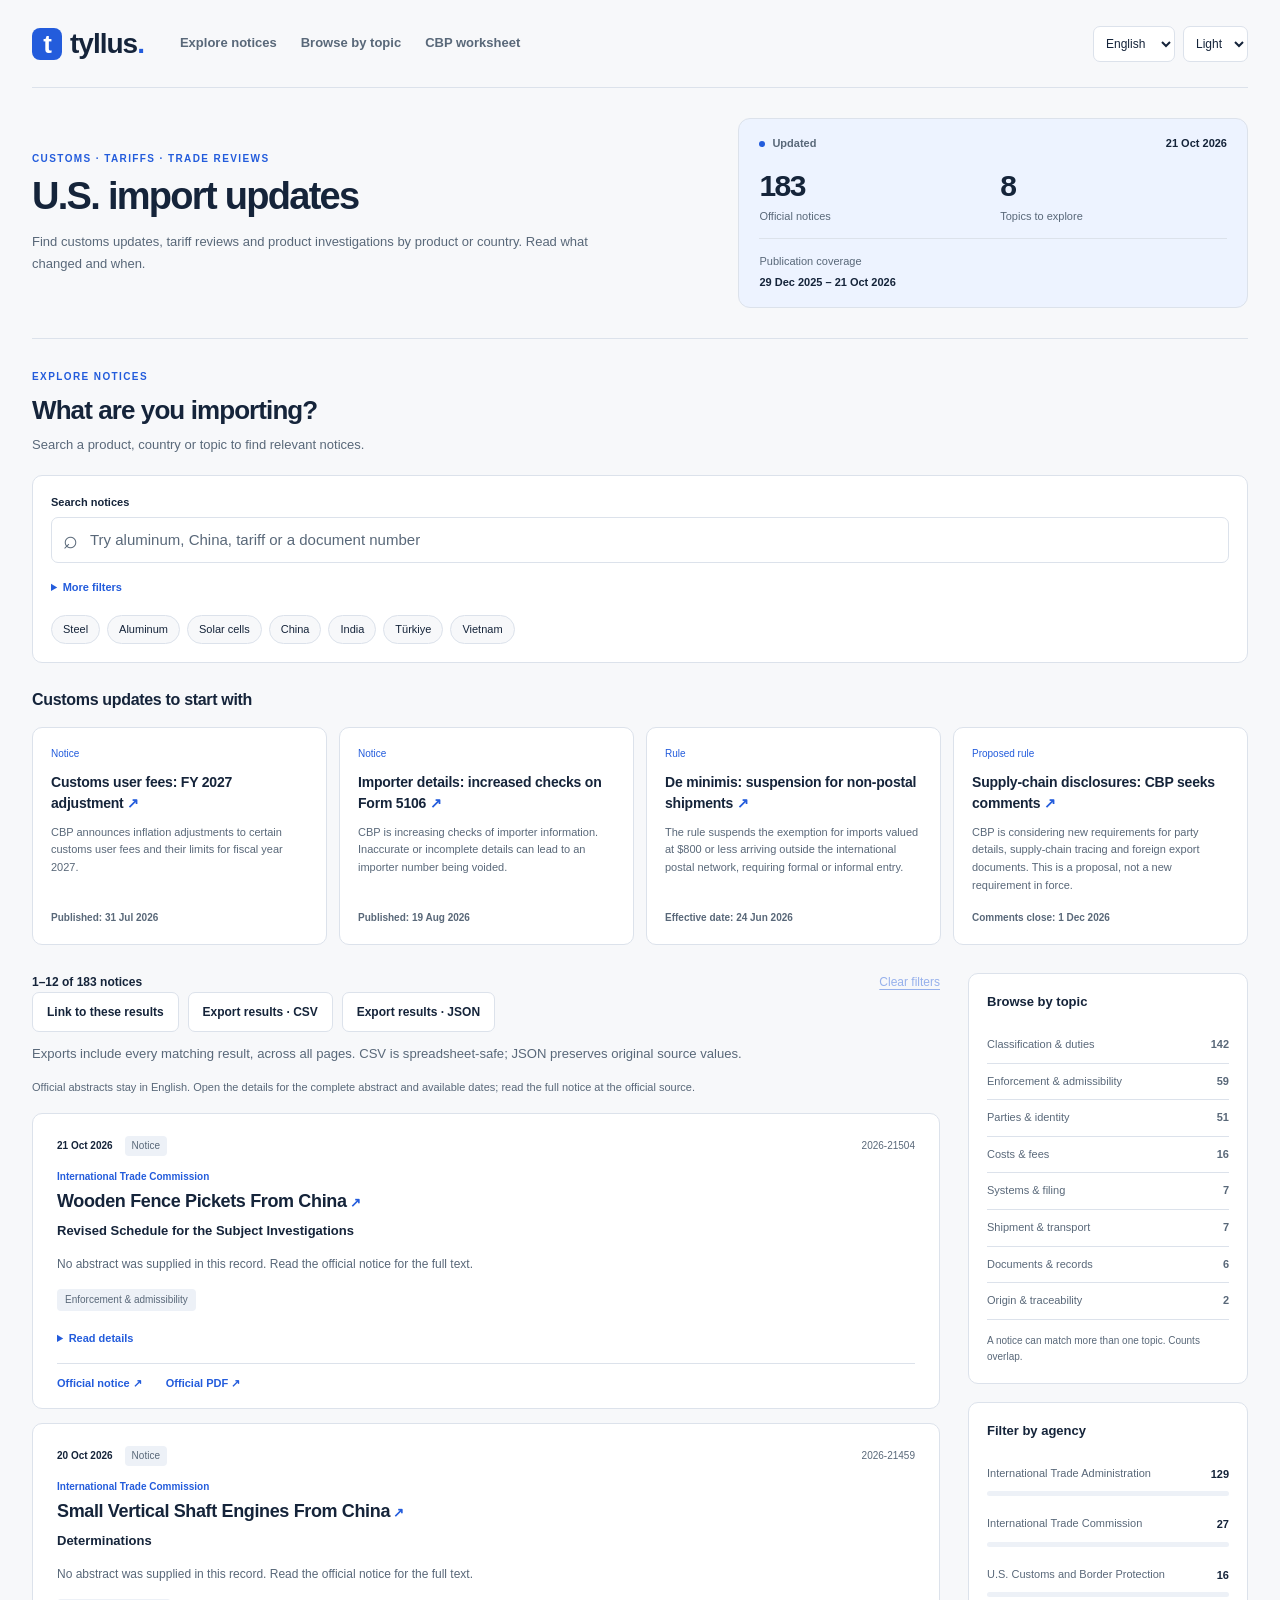
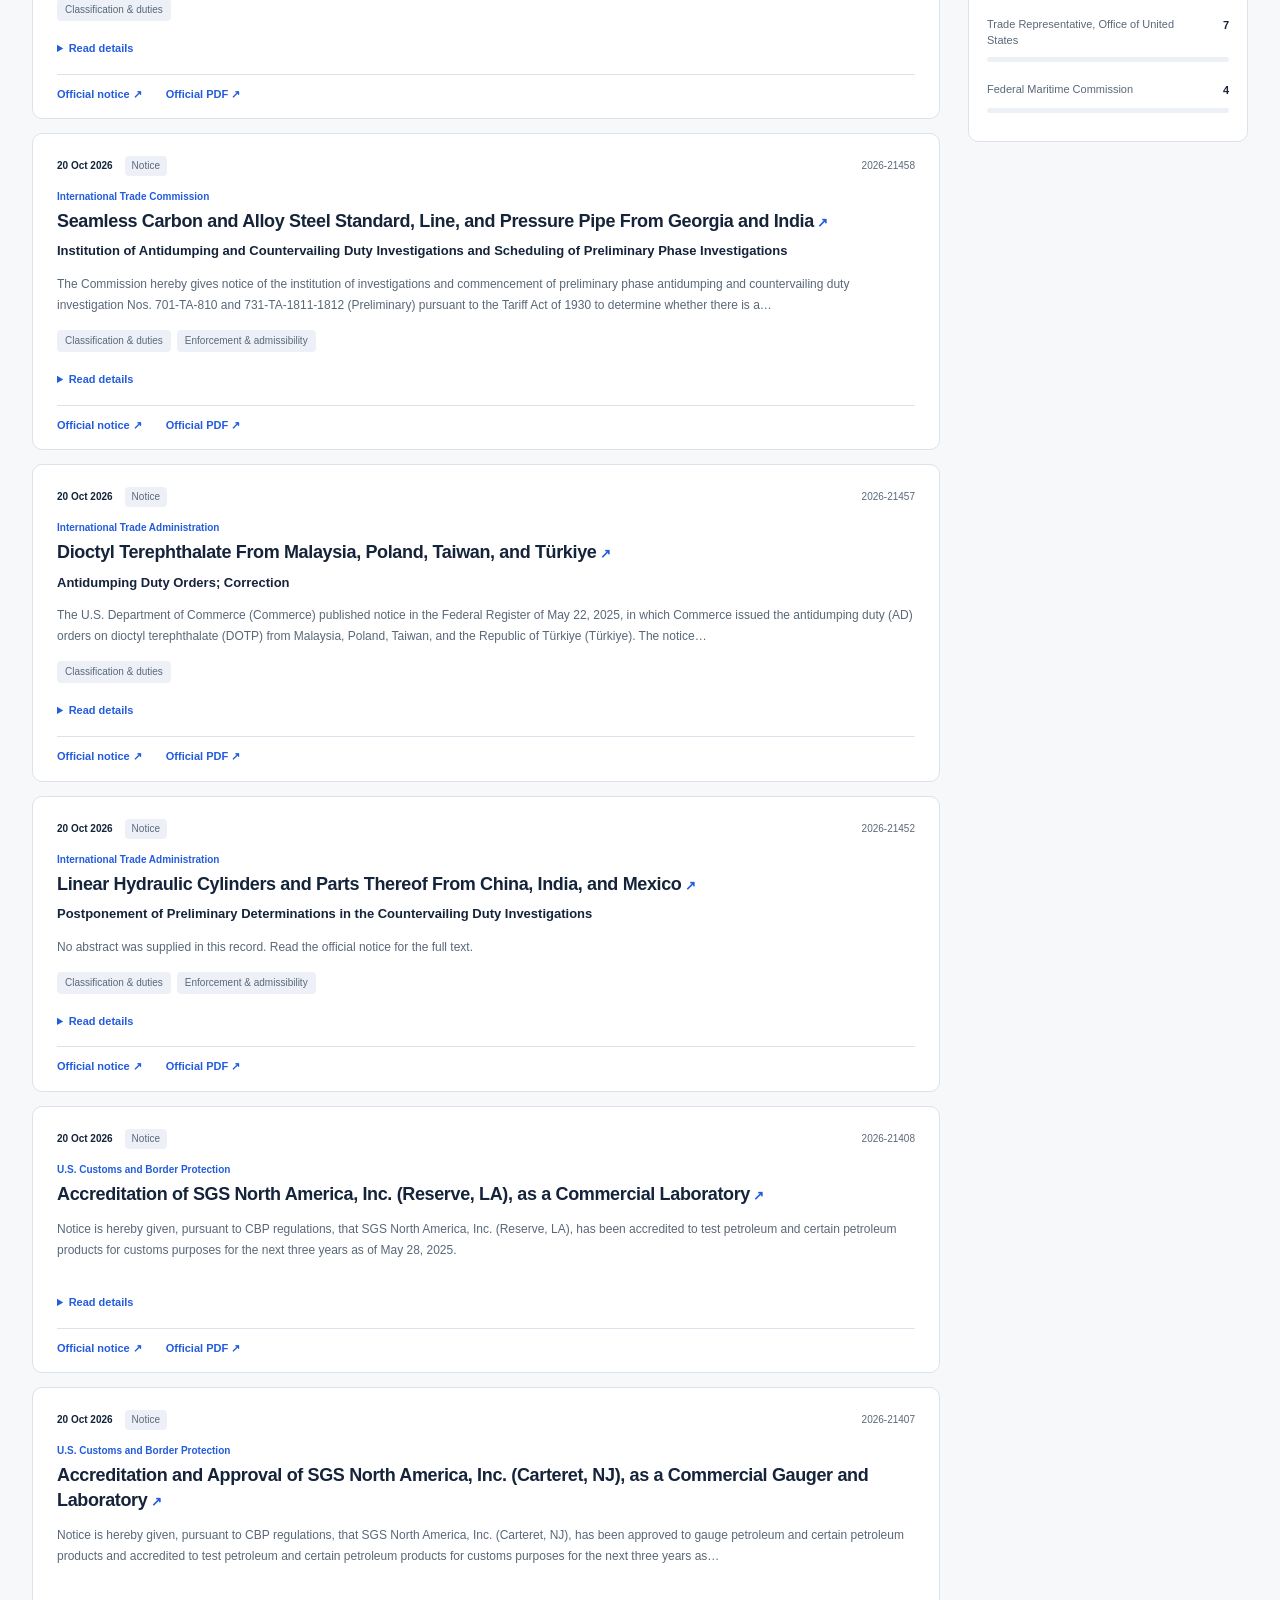
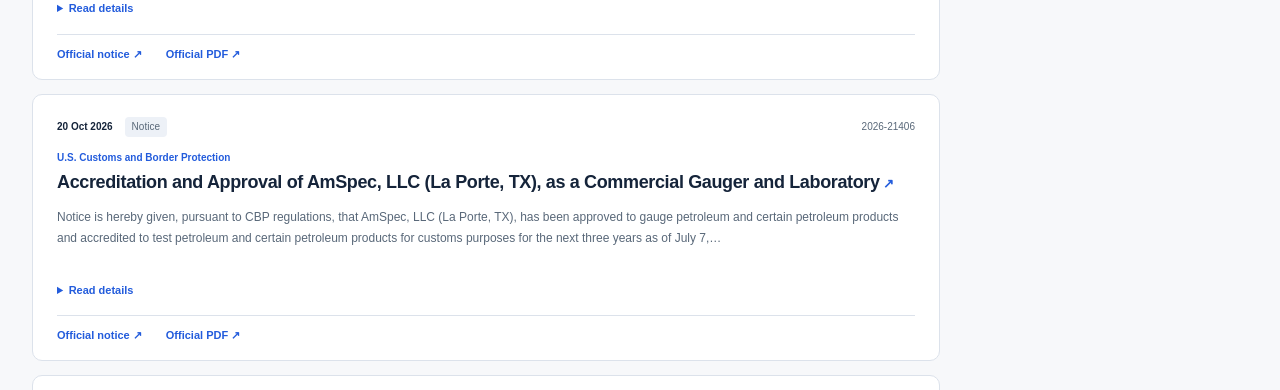
==== commit 69537c5b: "Synchronize183-record public snapshot after approved outreach" ====
--- a/index.html
+++ b/index.html
@@ -44,13 +44,13 @@
     />
     <script src="./assets/theme.js?v=d2b4598b7397"></script>
     <script type="application/ld+json">
-      {"@context": "https://schema.org", "@type": "Dataset", "name": "Tyllus U.S. Import Evidence Change Radar", "description": "Explore source-linked U.S. import notices, official summaries, agencies and evidence topics. Search the public dataset and download the snapshot.", "url": "https://finbie-side-projects.github.io/tyllus-import-evidence-data/en/", "inLanguage": "en", "dateModified": "2026-10-21", "temporalCoverage": "2025-12-29/2026-10-13", "isBasedOn": "https://www.tyllus.com/en/resources/us-import-evidence-change-radar", "creator": {"@type": "Organization", "name": "Tyllus", "url": "https://www.tyllus.com/"}, "license": "https://www.tyllus.com/en/terms-of-use", "distribution": [{"@type": "DataDownload", "encodingFormat": "application/json", "contentUrl": "https://finbie-side-projects.github.io/tyllus-import-evidence-data/data/us-import-evidence-change-radar.json"}, {"@type": "DataDownload", "encodingFormat": "text/csv", "contentUrl": "https://finbie-side-projects.github.io/tyllus-import-evidence-data/data/us-import-evidence-change-radar.csv"}, {"@type": "DataDownload", "encodingFormat": "application/ld+json", "contentUrl": "https://finbie-side-projects.github.io/tyllus-import-evidence-data/data/us-import-evidence-change-radar.dcat.json"}]}
+      {"@context": "https://schema.org", "@type": "Dataset", "name": "Tyllus U.S. Import Evidence Change Radar", "description": "Explore source-linked U.S. import notices, official summaries, agencies and evidence topics. Search the public dataset and download the snapshot.", "url": "https://finbie-side-projects.github.io/tyllus-import-evidence-data/en/", "inLanguage": "en", "dateModified": "2026-10-21", "temporalCoverage": "2025-12-29/2026-10-21", "isBasedOn": "https://www.tyllus.com/en/resources/us-import-evidence-change-radar", "creator": {"@type": "Organization", "name": "Tyllus", "url": "https://www.tyllus.com/"}, "license": "https://www.tyllus.com/en/terms-of-use", "distribution": [{"@type": "DataDownload", "encodingFormat": "application/json", "contentUrl": "https://finbie-side-projects.github.io/tyllus-import-evidence-data/data/us-import-evidence-change-radar.json"}, {"@type": "DataDownload", "encodingFormat": "text/csv", "contentUrl": "https://finbie-side-projects.github.io/tyllus-import-evidence-data/data/us-import-evidence-change-radar.csv"}, {"@type": "DataDownload", "encodingFormat": "application/ld+json", "contentUrl": "https://finbie-side-projects.github.io/tyllus-import-evidence-data/data/us-import-evidence-change-radar.dcat.json"}]}
     </script>
     <script id="interface-strings" type="application/json">
       {"pageTitle": "U.S. Import Evidence Radar | Tyllus", "description": "Explore source-linked U.S. import notices, official summaries, agencies and evidence topics. Search the public dataset and download the snapshot.", "skip": "Skip to notices", "explore": "Explore notices", "methodology": "About these notices", "downloads": "Downloads", "language": "Language", "theme": "Appearance", "light": "Light", "dark": "Dark", "eyebrow": "CUSTOMS · TARIFFS · TRADE REVIEWS", "heading": "U.S. import updates", "intro": "Find customs updates, tariff reviews and product investigations by product or country. Read what changed and when.", "snapshot": "Updated", "coverage": "Publication coverage", "notices": "Official notices", "agencies": "Issuing agencies", "topics": "Topics to explore", "explorerTitle": "What are you importing?", "explorerIntro": "Search a product, country or topic to find relevant notices.", "sourceLanguage": "Official abstracts stay in English. Open the details for the complete abstract and available dates; read the full notice at the official source.", "search": "Search notices", "searchPlaceholder": "Try aluminum, China, tariff or a document number", "agency": "Agency", "allAgencies": "All agencies", "topic": "Evidence topic", "allTopics": "All topics", "type": "Notice type", "allTypes": "All types", "sort": "Sort by", "newest": "Newest first", "oldest": "Oldest first", "reset": "Clear filters", "results": "{start}–{end} of {count} notices", "page": "Page {current} of {total}", "previous": "Previous", "next": "Next", "emptyTitle": "No notices match these filters.", "emptyText": "Try another keyword or clear the filters to see the full snapshot.", "details": "Read details", "officialNotice": "Official notice", "officialPdf": "Official PDF", "fullAbstract": "Original summary", "noAbstract": "No abstract was supplied in this record. Read the official notice for the full text.", "published": "Published", "effective": "Effective date", "comments": "Comments close", "dockets": "Docket IDs", "action": "Action", "matchedTerms": "Classification match terms", "agencyTitle": "Filter by agency", "topicTitle": "Browse by topic", "topicNote": "A notice can match more than one topic. Counts overlap.", "methodTitle": "Where the data comes from", "methodIntro": "The snapshot preserves the original notices and adds a searchable evidence-topic classification. Here is what each part means.", "methodSourceTitle": "01 / Official sources", "methodSourceText": "Notices come from the Federal Register API for CBP, FMC, ITA, USITC and USTR. Every record links to the official publication and its PDF when available.", "methodMappingTitle": "02 / Topic matching", "methodMappingText": "Tyllus applies a deterministic keyword taxonomy. Expand a notice to see the exact terms that matched each topic. A topic match is a way to find records; it does not determine whether a notice applies to your shipment.", "methodDatesTitle": "03 / Dates and coverage", "methodDatesText": "Publication dates show when notices appeared in the Federal Register. Effective dates and comment deadlines appear only when the source supplies them. This is a dated snapshot; updates are run on demand.", "methodLimitTitle": "04 / Scope and interpretation", "methodLimitText": "This dataset is not a complete inventory of U.S. import requirements. Notices, final rules and proposed rules have different legal effects. Review the official source, its scope and dates before making an operational decision.", "downloadTitle": "Take the data with you", "downloadIntro": "Download the complete snapshot for a spreadsheet, your own analysis or a data catalogue. Search filters do not change these files.", "csvTitle": "Spreadsheet / CSV", "csvText": "All notices in a flat table, ready for Excel or Sheets.", "jsonTitle": "Complete records / JSON", "jsonText": "Full abstracts, dates, official URLs and classification terms.", "dcatTitle": "Catalogue / DCAT", "dcatText": "Dataset metadata for linked-data catalogues.", "csvwTitle": "Field definitions / CSVW", "csvwText": "Column descriptions and the CSV schema.", "manifest": "Verify file checksums", "history": "View version history", "citationTitle": "Archive and citation", "citationText": "The 4 October 2026 dataset snapshot is archived on Zenodo. Use the DOI to reference that version; newer website snapshots may differ.", "archive": "View archived snapshot", "cite": "Citation file", "terms": "Dataset use terms", "tyllusRadar": "Explore more on Tyllus", "footer": "Published by Tyllus. Check the original notice before changing a shipment.", "notice": "Notice", "rule": "Rule", "proposedRule": "Proposed rule", "notSupplied": "Not supplied", "downloadCsv": "Download CSV", "topicLabels": {"documents-records": "Documents & records", "party-identity": "Parties & identity", "origin-traceability": "Origin & traceability", "classification-duties": "Classification & duties", "shipment-transport": "Shipment & transport", "systems-filing": "Systems & filing", "cost-impact": "Costs & fees", "enforcement-admissibility": "Enforcement & admissibility"}, "months": ["Jan", "Feb", "Mar", "Apr", "May", "Jun", "Jul", "Aug", "Sep", "Oct", "Nov", "Dec"], "languageLabels": {"en": "English", "tr": "Türkçe", "it": "Italiano", "es": "Español"}, "featuredTitle": "Customs updates to start with", "featuredIntro": "Fees, importer details and shipment disclosures — open an update to read what it says.", "quickSearch": "Browse common searches", "originalTitle": "Full notice title", "featured": {"2026-15530": {"title": "Customs user fees: FY 2027 adjustment", "summary": "CBP announces inflation adjustments to certain customs user fees and their limits for fiscal year 2027."}, "2026-16911": {"title": "Importer details: increased checks on Form 5106", "summary": "CBP is increasing checks of importer information. Inaccurate or incomplete details can lead to an importer number being voided."}, "2026-12670": {"title": "De minimis: suspension for non-postal shipments", "summary": "The rule suspends the exemption for imports valued at $800 or less arriving outside the international postal network, requiring formal or informal entry."}, "2026-17926": {"title": "Supply-chain disclosures: CBP seeks comments", "summary": "CBP is considering new requirements for party details, supply-chain tracing and foreign export documents. This is a proposal, not a new requirement in force."}}, "quickLabels": ["Steel", "Aluminum", "Solar cells", "China", "India", "Türkiye", "Vietnam"], "moreFilters": "More filters", "paginationLabel": "Notice pages", "rssTitle": "Selected notices / RSS", "ustrRssTitle": "USTR notices / RSS", "cbpRssTitle": "CBP notices / RSS", "rssText": "Follow up to 50 recent notices from this selection in a feed reader. Agency feeds include only USTR or CBP records, respectively. Titles and official abstracts stay in English; feeds are refreshed with the dataset and are not a complete regulatory alert service.", "selectionActions": "Use these results", "shareSelection": "Link to these results", "selectionCsv": "Export results · CSV", "selectionJson": "Export results · JSON", "selectionHint": "Exports include every matching result, across all pages. CSV is spreadsheet-safe; JSON preserves original source values.", "worksheetNav": "CBP worksheet", "worksheetEyebrow": "Prepare your evidence · FR 2026-17926", "worksheetTitle": "CBP’s 64 questions, ready for your team’s answers", "worksheetIntro": "Keep official questions, response owners, evidence and measured costs together. One CSV, 64 rows, no pre-filled answers.", "worksheetDownload": "Download response worksheet · CSV", "worksheetContext": "Tyllus preparation guide", "worksheetOfficial": "Read the official notice", "worksheetInstructions": "Open the CSV in your spreadsheet app. Add response drafts, owners, evidence references, observed minutes and costs, currency, measurement period, sample size, measured-or-estimated status and assumptions. Fill only what you can support; a blank is not zero.", "worksheetBoundary": "This is an advance notice, not a final rule or a compliance checklist. The original notice states comments close December 1, 2026; check the official docket for changes. Downloading or filling this worksheet does not submit anything to CBP.", "worksheetLanguage": "Official section names and questions stay in English. Line wrapping and page markers are removed; the original wording is retained. Expand a section to read every question without downloading.", "worksheetSourcePage": "Official PDF · page"}
     </script>
     <script id="notice-data" type="application/json">
-      {"schemaVersion":1,"taxonomyVersion":1,"generatedAt":"2026-10-21T06:00:00.000Z","deliveryMode":"live","source":{"name":"Federal Register API","url":"https://www.federalregister.gov/api/v1/documents.json","agencySlugs":["u-s-customs-and-border-protection","federal-maritime-commission","international-trade-administration","international-trade-commission","trade-representative-office-of-united-states"]},"methodology":{"classification":"deterministic-keyword-match","legalBoundary":"Evidence-domain matches are discovery aids, not legal advice, compliance decisions, risk scores, or statements that a proposal is in force.","officialLanguage":"en"},"notices":[{"id":"2026-20884","title":"Advance Traveler Information for Rail","abstract":"U.S. Customs and Border Protection (CBP) is proposing to require rail carriers to transmit advance electronic traveler information to CBP for any individual (crew and passengers) who is arriving in or departing from the United States on board a train. The rail carrier also would be required to transmit an advance notice of arrival or departure, as applicable, for the train. This rule would enhance security while facilitating legitimate international travel on board trains.","sourceType":"Proposed Rule","action":"Notice of proposed rulemaking.","agency":"U.S. Customs and Border Protection","agencySlug":"u-s-customs-and-border-protection","publicationDate":"2026-10-13","commentsCloseOn":"2026-12-14","effectiveOn":null,"docketIds":["Docket No. USCBP-2026-0992"],"officialUrl":"https://www.federalregister.gov/documents/2026/10/13/2026-20884/advance-traveler-information-for-rail","pdfUrl":"https://www.govinfo.gov/content/pkg/FR-2026-10-13/pdf/2026-20884.pdf","officialLanguage":"en","evidenceDomains":[{"id":"shipment-transport","matchedTerms":["carrier"]}],"radarUrl":"https://www.tyllus.com/en/resources/us-import-evidence-change-radar/2026-20884"},{"id":"2026-20857","title":"North American Free Trade Agreement (NAFTA), Article 1904; Binational Panel Review: Notice of Panel Decision","abstract":"On October 5, 2026, the Binational Panel issued its Decision on the Second Redetermination on Remand in the matter of Certain Softwood Lumber Products from Canada: Final Affirmative Countervailing Duty Determination (Secretariat File Number: USA-CDA-2017-1904-02). The Binational Panel affirmed the U.S. Department of Commerce's Second Redetermination on Remand.","sourceType":"Notice","action":"Notice of panel decision.","agency":"International Trade Administration","agencySlug":"international-trade-administration","publicationDate":"2026-10-13","commentsCloseOn":null,"effectiveOn":null,"docketIds":[],"officialUrl":"https://www.federalregister.gov/documents/2026/10/13/2026-20857/north-american-free-trade-agreement-nafta-article-1904-binational-panel-review-notice-of-panel","pdfUrl":"https://www.govinfo.gov/content/pkg/FR-2026-10-13/pdf/2026-20857.pdf","officialLanguage":"en","evidenceDomains":[{"id":"classification-duties","matchedTerms":["countervailing duty","duty"]}],"radarUrl":"https://www.tyllus.com/en/resources/us-import-evidence-change-radar/2026-20857"},{"id":"2026-20816","title":"Welded Stainless Steel Pressure Pipe From the Socialist Republic of Vietnam: Preliminary Results of and Intent To Rescind, in Part, Antidumping Duty Administrative Review; 2024-2025","abstract":"The U.S. Department of Commerce (Commerce) preliminarily determines that sales of welded stainless steel pressure pipe (stainless pressure pipe) from the Socialist Republic of Vietnam (Vietnam) were made at less than normal value (NV) during the period of review (POR) July 1, 2024, through June 30, 2025. Additionally, Commerce intends to preliminarily rescind the review, in part, with respect to seven companies. Interested parties are invited to comment on these preliminary results of review.","sourceType":"Notice","action":null,"agency":"International Trade Administration","agencySlug":"international-trade-administration","publicationDate":"2026-10-13","commentsCloseOn":null,"effectiveOn":null,"docketIds":["A-552-816"],"officialUrl":"https://www.federalregister.gov/documents/2026/10/13/2026-20816/welded-stainless-steel-pressure-pipe-from-the-socialist-republic-of-vietnam-preliminary-results-of","pdfUrl":"https://www.govinfo.gov/content/pkg/FR-2026-10-13/pdf/2026-20816.pdf","officialLanguage":"en","evidenceDomains":[{"id":"classification-duties","matchedTerms":["antidumping","duty"]}],"radarUrl":"https://www.tyllus.com/en/resources/us-import-evidence-change-radar/2026-20816"},{"id":"2026-20779","title":"Passenger Vehicle and Light Truck Tires From Thailand: Preliminary Results and Rescission, in Part, of Antidumping Duty Administrative Review; 2024-2025","abstract":"The U.S. Department of Commerce (Commerce) preliminarily determines that passenger vehicle and light truck tires (PVLT) from Thailand were sold in the United States at less than normal value during the period of review (POR) July 1, 2024, through June 30, 2025. Interested parties are invited to comment on these preliminary results.","sourceType":"Notice","action":null,"agency":"International Trade Administration","agencySlug":"international-trade-administration","publicationDate":"2026-10-09","commentsCloseOn":null,"effectiveOn":null,"docketIds":["A-549-842"],"officialUrl":"https://www.federalregister.gov/documents/2026/10/09/2026-20779/passenger-vehicle-and-light-truck-tires-from-thailand-preliminary-results-and-rescission-in-part-of","pdfUrl":"https://www.govinfo.gov/content/pkg/FR-2026-10-09/pdf/2026-20779.pdf","officialLanguage":"en","evidenceDomains":[{"id":"classification-duties","matchedTerms":["antidumping","duty"]}],"radarUrl":"https://www.tyllus.com/en/resources/us-import-evidence-change-radar/2026-20779"},{"id":"2026-20778","title":"Certain Hot-Rolled Steel Flat Products From the Republic of Korea: Final Results of Countervailing Duty Administrative Review; 2023","abstract":"The U.S. Department of Commerce (Commerce) determines Hyundai Steel Company (Hyundai Steel) and POSCO, producers/exporters of certain hot-rolled steel flat products (hot-rolled steel) from the Republic of Korea (Korea), received countervailable subsidies during the period of review (POR) January 1, 2023, through December 31, 2023.","sourceType":"Notice","action":null,"agency":"International Trade Administration","agencySlug":"international-trade-administration","publicationDate":"2026-10-09","commentsCloseOn":null,"effectiveOn":null,"docketIds":["C-580-884"],"officialUrl":"https://www.federalregister.gov/documents/2026/10/09/2026-20778/certain-hot-rolled-steel-flat-products-from-the-republic-of-korea-final-results-of-countervailing","pdfUrl":"https://www.govinfo.gov/content/pkg/FR-2026-10-09/pdf/2026-20778.pdf","officialLanguage":"en","evidenceDomains":[{"id":"party-identity","matchedTerms":["exporter"]},{"id":"classification-duties","matchedTerms":["countervailing duty","duty"]}],"radarUrl":"https://www.tyllus.com/en/resources/us-import-evidence-change-radar/2026-20778"},{"id":"2026-20777","title":"Certain Paper Shopping Bags From Cambodia: Preliminary Results of Antidumping Duty Administrative Review; 2024-2025","abstract":"The U.S. Department of Commerce (Commerce) preliminarily determines that certain paper shopping bags (paper shopping bags) from Cambodia were sold in the United States at less than normal value (NV) during the period of review (POR), January 3, 2024, through June 30, 2025. Interested parties are invited to comment on these preliminary results of review.","sourceType":"Notice","action":null,"agency":"International Trade Administration","agencySlug":"international-trade-administration","publicationDate":"2026-10-09","commentsCloseOn":null,"effectiveOn":null,"docketIds":["A-555-002"],"officialUrl":"https://www.federalregister.gov/documents/2026/10/09/2026-20777/certain-paper-shopping-bags-from-cambodia-preliminary-results-of-antidumping-duty-administrative","pdfUrl":"https://www.govinfo.gov/content/pkg/FR-2026-10-09/pdf/2026-20777.pdf","officialLanguage":"en","evidenceDomains":[{"id":"classification-duties","matchedTerms":["antidumping","duty"]}],"radarUrl":"https://www.tyllus.com/en/resources/us-import-evidence-change-radar/2026-20777"},{"id":"2026-20752","title":"Certain Hydrodermabrasion Systems and Components Thereof; Notice of Vacatur of the Commission's Final Determination and Mootness of the Investigation by the Federal Circuit Due to Patent Expiration","abstract":"Notice is hereby given that the U.S. International Trade Commission's (\"Commission\") final determination in the above- captioned investigation has been vacated by the U.S. Court of Appeals for the Federal Circuit (\"Federal Circuit\") and the investigation is terminated as moot as ordered by the Federal Circuit. The investigation was previously terminated on March 23, 2026.","sourceType":"Notice","action":"Notice.","agency":"International Trade Commission","agencySlug":"international-trade-commission","publicationDate":"2026-10-09","commentsCloseOn":null,"effectiveOn":null,"docketIds":["Investigation No. 337-TA-1408"],"officialUrl":"https://www.federalregister.gov/documents/2026/10/09/2026-20752/certain-hydrodermabrasion-systems-and-components-thereof-notice-of-vacatur-of-the-commissions-final","pdfUrl":"https://www.govinfo.gov/content/pkg/FR-2026-10-09/pdf/2026-20752.pdf","officialLanguage":"en","evidenceDomains":[{"id":"enforcement-admissibility","matchedTerms":["investigation"]}],"radarUrl":"https://www.tyllus.com/en/resources/us-import-evidence-change-radar/2026-20752"},{"id":"2026-20716","title":"Certain Dynamic Random Access Memory (DRAM) Devices, Products Containing the Same, and Components Thereof; Notice of Commission Determination Not To Review an Initial Determination Terminating the Investigation Based on Settlement; Termination of the Investigation","abstract":"Notice is hereby given that the U.S. International Trade Commission (\"the Commission\") has determined not to review an initial determination (\"ID\") (Order No. 31) issued by the presiding administrative law judge (\"ALJ\") granting an unopposed motion to terminate the investigation based on settlement. The investigation is terminated.","sourceType":"Notice","action":"Notice.","agency":"International Trade Commission","agencySlug":"international-trade-commission","publicationDate":"2026-10-09","commentsCloseOn":null,"effectiveOn":null,"docketIds":["Investigation No. 337-TA-1472"],"officialUrl":"https://www.federalregister.gov/documents/2026/10/09/2026-20716/certain-dynamic-random-access-memory-dram-devices-products-containing-the-same-and-components","pdfUrl":"https://www.govinfo.gov/content/pkg/FR-2026-10-09/pdf/2026-20716.pdf","officialLanguage":"en","evidenceDomains":[{"id":"enforcement-admissibility","matchedTerms":["investigation"]}],"radarUrl":"https://www.tyllus.com/en/resources/us-import-evidence-change-radar/2026-20716"},{"id":"2026-20715","title":"Phosphate Fertilizers From Morocco and Russia; Scheduling of Full Five-Year Reviews","abstract":"The Commission hereby gives notice of the scheduling of full reviews pursuant to the Tariff Act of 1930 to determine whether revocation of the countervailing duty orders on phosphate fertilizers from Morocco and Russia would be likely to lead to continuation or recurrence of material injury within a reasonably foreseeable time. The Commission has determined to exercise its authority to extend the review period by up to 90 days.","sourceType":"Notice","action":"Notice.","agency":"International Trade Commission","agencySlug":"international-trade-commission","publicationDate":"2026-10-09","commentsCloseOn":null,"effectiveOn":null,"docketIds":["Investigation Nos. 701-TA-650-651 (Review)"],"officialUrl":"https://www.federalregister.gov/documents/2026/10/09/2026-20715/phosphate-fertilizers-from-morocco-and-russia-scheduling-of-full-five-year-reviews","pdfUrl":"https://www.govinfo.gov/content/pkg/FR-2026-10-09/pdf/2026-20715.pdf","officialLanguage":"en","evidenceDomains":[{"id":"classification-duties","matchedTerms":["countervailing duty","tariff","duty"]}],"radarUrl":"https://www.tyllus.com/en/resources/us-import-evidence-change-radar/2026-20715"},{"id":"2026-20699","title":"Certain Corrosion-Resistant Steel Products From the Republic of Korea: Preliminary Results and Recission, In Part, of Countervailing Duty Administrative Review; 2024","abstract":"The U.S. Department of Commerce (Commerce) preliminarily determines that countervailable subsidies were provided to producers and exporters of certain corrosion-resistant steel products (CORE) from the Republic of Korea (Korea), during the period of review (POR) January 1, 2024, through December 31, 2024. In addition, Commerce is rescinding this review with respect to Dongkuk Coated Metal Co., Ltd (Dongkuk CM). Interested parties are invited to comment on these preliminary results.","sourceType":"Notice","action":null,"agency":"International Trade Administration","agencySlug":"international-trade-administration","publicationDate":"2026-10-08","commentsCloseOn":null,"effectiveOn":null,"docketIds":["C-580-879"],"officialUrl":"https://www.federalregister.gov/documents/2026/10/08/2026-20699/certain-corrosion-resistant-steel-products-from-the-republic-of-korea-preliminary-results-and","pdfUrl":"https://www.govinfo.gov/content/pkg/FR-2026-10-08/pdf/2026-20699.pdf","officialLanguage":"en","evidenceDomains":[{"id":"party-identity","matchedTerms":["exporter"]},{"id":"classification-duties","matchedTerms":["countervailing duty","duty"]}],"radarUrl":"https://www.tyllus.com/en/resources/us-import-evidence-change-radar/2026-20699"},{"id":"2026-20698","title":"Certain Corrosion-Resistant Steel Products From the Republic of Korea: Preliminary Results and Rescission, in Part, of Antidumping Duty Administrative Review; 2024-2025","abstract":"The U.S. Department of Commerce (Commerce) preliminarily determines that producers/exporters subject to this review made sales of subject merchandise at less than normal value (NV) during the period of review (POR), July 1, 2024, through June 30, 2025. Interested parties are invited to comment on these preliminary results of review.","sourceType":"Notice","action":null,"agency":"International Trade Administration","agencySlug":"international-trade-administration","publicationDate":"2026-10-08","commentsCloseOn":null,"effectiveOn":null,"docketIds":["A-580-878"],"officialUrl":"https://www.federalregister.gov/documents/2026/10/08/2026-20698/certain-corrosion-resistant-steel-products-from-the-republic-of-korea-preliminary-results-and","pdfUrl":"https://www.govinfo.gov/content/pkg/FR-2026-10-08/pdf/2026-20698.pdf","officialLanguage":"en","evidenceDomains":[{"id":"party-identity","matchedTerms":["exporter"]},{"id":"classification-duties","matchedTerms":["antidumping","duty"]}],"radarUrl":"https://www.tyllus.com/en/resources/us-import-evidence-change-radar/2026-20698"},{"id":"2026-20697","title":"Chromium Trioxide From the Republic of Türkiye: Final Affirmative Determination of Sales at Less Than Fair Value","abstract":"The U.S. Department of Commerce (Commerce) determines that chromium trioxide from the Republic of T[uuml]rkiye (T[uuml]rkiye) is being, or is likely to be, sold in the United States at less than fair value (LTFV). The period of investigation (POI) is July 1, 2024, through June 30, 2025.","sourceType":"Notice","action":null,"agency":"International Trade Administration","agencySlug":"international-trade-administration","publicationDate":"2026-10-08","commentsCloseOn":null,"effectiveOn":null,"docketIds":["A-489-856"],"officialUrl":"https://www.federalregister.gov/documents/2026/10/08/2026-20697/chromium-trioxide-from-the-republic-of-trkiye-final-affirmative-determination-of-sales-at-less-than","pdfUrl":"https://www.govinfo.gov/content/pkg/FR-2026-10-08/pdf/2026-20697.pdf","officialLanguage":"en","evidenceDomains":[{"id":"enforcement-admissibility","matchedTerms":["investigation"]}],"radarUrl":"https://www.tyllus.com/en/resources/us-import-evidence-change-radar/2026-20697"},{"id":"2026-20696","title":"Chromium Trioxide From India: Final Affirmative Countervailing Duty Determination","abstract":"The U.S. Department of Commerce (Commerce) determines that countervailable subsidies are being provided to producers and exporters of chromium trioxide from India during the period of investigation (POI), January 1, 2024, through December 31, 2024.","sourceType":"Notice","action":null,"agency":"International Trade Administration","agencySlug":"international-trade-administration","publicationDate":"2026-10-08","commentsCloseOn":null,"effectiveOn":null,"docketIds":["C-533-945"],"officialUrl":"https://www.federalregister.gov/documents/2026/10/08/2026-20696/chromium-trioxide-from-india-final-affirmative-countervailing-duty-determination","pdfUrl":"https://www.govinfo.gov/content/pkg/FR-2026-10-08/pdf/2026-20696.pdf","officialLanguage":"en","evidenceDomains":[{"id":"party-identity","matchedTerms":["exporter"]},{"id":"classification-duties","matchedTerms":["countervailing duty","duty"]},{"id":"enforcement-admissibility","matchedTerms":["investigation"]}],"radarUrl":"https://www.tyllus.com/en/resources/us-import-evidence-change-radar/2026-20696"},{"id":"2026-20695","title":"Chromium Trioxide From India: Final Affirmative Determination of Sales at Less Than Fair Value","abstract":"The U.S. Department of Commerce (Commerce) determines that chromium trioxide from India is being, or is likely to be, sold in the United States at less than fair value (LTFV). The period of investigation (POI) is July 1, 2024, through June 30, 2025.","sourceType":"Notice","action":null,"agency":"International Trade Administration","agencySlug":"international-trade-administration","publicationDate":"2026-10-08","commentsCloseOn":null,"effectiveOn":null,"docketIds":["A-533-944"],"officialUrl":"https://www.federalregister.gov/documents/2026/10/08/2026-20695/chromium-trioxide-from-india-final-affirmative-determination-of-sales-at-less-than-fair-value","pdfUrl":"https://www.govinfo.gov/content/pkg/FR-2026-10-08/pdf/2026-20695.pdf","officialLanguage":"en","evidenceDomains":[{"id":"enforcement-admissibility","matchedTerms":["investigation"]}],"radarUrl":"https://www.tyllus.com/en/resources/us-import-evidence-change-radar/2026-20695"},{"id":"2026-20694","title":"Certain Steel Nails From the Republic of Korea: Preliminary Results and Rescission, in Part of Antidumping Duty Administrative Review; 2024-2025","abstract":"The U.S. Department of Commerce (Commerce) preliminarily determines that producers/exporters subject to this review made sales of subject merchandise at less than normal value (NV) during the period of review (POR), July 1, 2024, through June 30, 2025. In addition, we are rescinding the review with respect to three companies. Interested parties are invited to comment on these preliminary results of review.","sourceType":"Notice","action":null,"agency":"International Trade Administration","agencySlug":"international-trade-administration","publicationDate":"2026-10-08","commentsCloseOn":null,"effectiveOn":null,"docketIds":["A-580-874"],"officialUrl":"https://www.federalregister.gov/documents/2026/10/08/2026-20694/certain-steel-nails-from-the-republic-of-korea-preliminary-results-and-rescission-in-part-of","pdfUrl":"https://www.govinfo.gov/content/pkg/FR-2026-10-08/pdf/2026-20694.pdf","officialLanguage":"en","evidenceDomains":[{"id":"party-identity","matchedTerms":["exporter"]},{"id":"classification-duties","matchedTerms":["antidumping","duty"]}],"radarUrl":"https://www.tyllus.com/en/resources/us-import-evidence-change-radar/2026-20694"},{"id":"2026-20693","title":"Notice of Scope Ruling Applications Filed in Antidumping and Countervailing Duty Proceedings","abstract":"The U.S. Department of Commerce (Commerce) received scope ruling applications, requesting that scope inquiries be conducted to determine whether identified products are covered by the scope of antidumping duty (AD) and/or countervailing duty (CVD) orders and that Commerce issue scope rulings pursuant to those inquiries. In accordance with Commerce's regulations, we are notifying the public of the filing of the scope ruling applications listed below in the month of August 2026.","sourceType":"Notice","action":null,"agency":"International Trade Administration","agencySlug":"international-trade-administration","publicationDate":"2026-10-08","commentsCloseOn":null,"effectiveOn":null,"docketIds":[],"officialUrl":"https://www.federalregister.gov/documents/2026/10/08/2026-20693/notice-of-scope-ruling-applications-filed-in-antidumping-and-countervailing-duty-proceedings","pdfUrl":"https://www.govinfo.gov/content/pkg/FR-2026-10-08/pdf/2026-20693.pdf","officialLanguage":"en","evidenceDomains":[{"id":"classification-duties","matchedTerms":["antidumping","countervailing duty","duty","scope ruling"]},{"id":"systems-filing","matchedTerms":["filing"]}],"radarUrl":"https://www.tyllus.com/en/resources/us-import-evidence-change-radar/2026-20693"},{"id":"2026-20692","title":"N-Cyclohexylbenzothiazole-2-Sulfenamide From the People's Republic of China: Preliminary Affirmative Countervailing Duty Determination, Preliminary Affirmative Critical Circumstances Determination, and Alignment of Final Determination With Final Antidumping Duty Determination","abstract":"The U.S. Department of Commerce (Commerce) preliminarily determines that countervailable subsidies are being provided to producers and exporters of N-Cyclohexylbenzothiazole-2-Sulfenamide (CBS) from the People's Republic of China (China). The period of investigation is January 1, 2025, through December 31, 2025. Interested parties are invited to comment on this preliminary determination.","sourceType":"Notice","action":null,"agency":"International Trade Administration","agencySlug":"international-trade-administration","publicationDate":"2026-10-08","commentsCloseOn":null,"effectiveOn":null,"docketIds":["C-570-235"],"officialUrl":"https://www.federalregister.gov/documents/2026/10/08/2026-20692/n-cyclohexylbenzothiazole-2-sulfenamide-from-the-peoples-republic-of-china-preliminary-affirmative","pdfUrl":"https://www.govinfo.gov/content/pkg/FR-2026-10-08/pdf/2026-20692.pdf","officialLanguage":"en","evidenceDomains":[{"id":"party-identity","matchedTerms":["exporter"]},{"id":"classification-duties","matchedTerms":["antidumping","countervailing duty","duty"]},{"id":"enforcement-admissibility","matchedTerms":["investigation"]}],"radarUrl":"https://www.tyllus.com/en/resources/us-import-evidence-change-radar/2026-20692"},{"id":"2026-20691","title":"Certain Paper Shopping Bags From Taiwan: Preliminary Results and Rescission, in Part, of Antidumping Duty Administrative Review; 2024-2025","abstract":"The U.S. Department of Commerce (Commerce) is conducting an administrative review of the antidumping duty (AD) order on certain paper shopping bags (paper bags) from Taiwan for the period of review (POR) January 3, 2024, through June 30, 2025. Commerce preliminarily finds that Haur Tyi Paper Bag Co., Ltd (Haurtyi) did not make sales of subject merchandise at prices below normal value (NV) during the POR. Additionally, we are rescinding this review, in part, with respect to five companies for which all requests for review were withdrawn. We invite interested parties to comment on these preliminary results.","sourceType":"Notice","action":null,"agency":"International Trade Administration","agencySlug":"international-trade-administration","publicationDate":"2026-10-08","commentsCloseOn":null,"effectiveOn":null,"docketIds":["A-583-872"],"officialUrl":"https://www.federalregister.gov/documents/2026/10/08/2026-20691/certain-paper-shopping-bags-from-taiwan-preliminary-results-and-rescission-in-part-of-antidumping","pdfUrl":"https://www.govinfo.gov/content/pkg/FR-2026-10-08/pdf/2026-20691.pdf","officialLanguage":"en","evidenceDomains":[{"id":"classification-duties","matchedTerms":["antidumping","duty"]},{"id":"cost-impact","matchedTerms":["price"]}],"radarUrl":"https://www.tyllus.com/en/resources/us-import-evidence-change-radar/2026-20691"},{"id":"2026-20690","title":"Oleoresin Paprika From India: Antidumping Duty Order and Countervailing Duty Order","abstract":"Based on affirmative final determinations by the U.S. Department of Commerce (Commerce) and the U.S. International Trade Commission (ITC), Commerce is issuing antidumping duty (AD) and countervailing duty (CVD) orders on oleoresin paprika from India.","sourceType":"Notice","action":null,"agency":"International Trade Administration","agencySlug":"international-trade-administration","publicationDate":"2026-10-08","commentsCloseOn":null,"effectiveOn":null,"docketIds":["A-533-938, C-533-939"],"officialUrl":"https://www.federalregister.gov/documents/2026/10/08/2026-20690/oleoresin-paprika-from-india-antidumping-duty-order-and-countervailing-duty-order","pdfUrl":"https://www.govinfo.gov/content/pkg/FR-2026-10-08/pdf/2026-20690.pdf","officialLanguage":"en","evidenceDomains":[{"id":"classification-duties","matchedTerms":["antidumping","countervailing duty","duty"]}],"radarUrl":"https://www.tyllus.com/en/resources/us-import-evidence-change-radar/2026-20690"},{"id":"2026-20689","title":"Forged Steel Fluid End Blocks From Germany: Final Results of the Antidumping Duty Administrative Review; 2024","abstract":"The U.S. Department of Commerce (Commerce) determines that BGH Edelstahl Siegen GmbH did not make sales of certain forged steel fluid end blocks (fluid end blocks) from Germany at less than normal value during the period of review (POR), January 1, 2024, through December 31, 2024.","sourceType":"Notice","action":null,"agency":"International Trade Administration","agencySlug":"international-trade-administration","publicationDate":"2026-10-08","commentsCloseOn":null,"effectiveOn":null,"docketIds":["A-428-847"],"officialUrl":"https://www.federalregister.gov/documents/2026/10/08/2026-20689/forged-steel-fluid-end-blocks-from-germany-final-results-of-the-antidumping-duty-administrative","pdfUrl":"https://www.govinfo.gov/content/pkg/FR-2026-10-08/pdf/2026-20689.pdf","officialLanguage":"en","evidenceDomains":[{"id":"classification-duties","matchedTerms":["antidumping","duty"]}],"radarUrl":"https://www.tyllus.com/en/resources/us-import-evidence-change-radar/2026-20689"},{"id":"2026-20675","title":"Certain Electric Aircraft, Power Systems for Electric Aircraft, and Components Thereof; Notice of a Commission Determination Not To Review an Initial Determination Granting Complainant's Motion To Amend the Notice of Institution of Investigation","abstract":"Notice is hereby given that the U.S. International Trade Commission has determined not to review the presiding administrative law judge's (\"ALJ\") initial determination (\"ID\") (Order No. 12) granting Complainant Archer Aviation Inc.'s motion to amend the notice of institution of investigation (\"NOI\") to correct a typographical error.","sourceType":"Notice","action":"Notice.","agency":"International Trade Commission","agencySlug":"international-trade-commission","publicationDate":"2026-10-08","commentsCloseOn":null,"effectiveOn":null,"docketIds":["Investigation No. 337-TA-1499"],"officialUrl":"https://www.federalregister.gov/documents/2026/10/08/2026-20675/certain-electric-aircraft-power-systems-for-electric-aircraft-and-components-thereof-notice-of-a","pdfUrl":"https://www.govinfo.gov/content/pkg/FR-2026-10-08/pdf/2026-20675.pdf","officialLanguage":"en","evidenceDomains":[{"id":"enforcement-admissibility","matchedTerms":["investigation"]}],"radarUrl":"https://www.tyllus.com/en/resources/us-import-evidence-change-radar/2026-20675"},{"id":"2026-20673","title":"Seamless Carbon and Alloy Steel Standard, Line, and Pressure Pipe From Czechia, Russia, South Korea, and Ukraine; Scheduling of Full Five-Year Reviews","abstract":"The Commission hereby gives notice of the scheduling of full reviews pursuant to the Tariff Act of 1930 to determine whether revocation of the antidumping duty orders on seamless carbon and alloy steel standard, line, and pressure pipe from Russia and South Korea and countervailing duty orders on seamless carbon and alloy steel standard, line, and pressure pipe from Czechia, Russia, South Korea, and Ukraine would be likely to lead to continuation or recurrence of material injury within a reasonably foreseeable time. The Commission has determined to exercise its authority to extend the review period by up to 90 days.","sourceType":"Notice","action":"Notice.","agency":"International Trade Commission","agencySlug":"international-trade-commission","publicationDate":"2026-10-08","commentsCloseOn":null,"effectiveOn":null,"docketIds":["Investigation Nos. 701-TA-654-655 and 731-TA-1529-1532 (Review)"],"officialUrl":"https://www.federalregister.gov/documents/2026/10/08/2026-20673/seamless-carbon-and-alloy-steel-standard-line-and-pressure-pipe-from-czechia-russia-south-korea-and","pdfUrl":"https://www.govinfo.gov/content/pkg/FR-2026-10-08/pdf/2026-20673.pdf","officialLanguage":"en","evidenceDomains":[{"id":"classification-duties","matchedTerms":["antidumping","countervailing duty","tariff","duty"]}],"radarUrl":"https://www.tyllus.com/en/resources/us-import-evidence-change-radar/2026-20673"},{"id":"2026-20650","title":"Low-Value Shipments","abstract":"This document proposes to amend the U.S. Customs and Border Protection regulations to modify filing requirements for informal entries of goods valued at $2,500 or less and to establish a new electronic informal entry type for merchandise entering through the mail environment. This document also proposes other related changes such as requiring an additional data element for carriers pertaining to mail shipments and imposing bonding requirements for certain informal entries.","sourceType":"Proposed Rule","action":"Notice of proposed rulemaking.","agency":"U.S. Customs and Border Protection","agencySlug":"u-s-customs-and-border-protection","publicationDate":"2026-10-08","commentsCloseOn":"2026-12-07","effectiveOn":null,"docketIds":["USCBP-2026-0298"],"officialUrl":"https://www.federalregister.gov/documents/2026/10/08/2026-20650/low-value-shipments","pdfUrl":"https://www.govinfo.gov/content/pkg/FR-2026-10-08/pdf/2026-20650.pdf","officialLanguage":"en","evidenceDomains":[{"id":"documents-records","matchedTerms":["document"]},{"id":"shipment-transport","matchedTerms":["carrier"]},{"id":"systems-filing","matchedTerms":["filing"]}],"radarUrl":"https://www.tyllus.com/en/resources/us-import-evidence-change-radar/2026-20650"},{"id":"2026-20619","title":"Corrugated Die-Cut Cardboard Boxes From China, Malaysia, and Turkey; Revised Schedule for the Subject Investigations","abstract":null,"sourceType":"Notice","action":"Notice.","agency":"International Trade Commission","agencySlug":"international-trade-commission","publicationDate":"2026-10-08","commentsCloseOn":null,"effectiveOn":null,"docketIds":["Investigation Nos. 701-TA-806 and 731-TA-1805-1807 (Preliminary)"],"officialUrl":"https://www.federalregister.gov/documents/2026/10/08/2026-20619/corrugated-die-cut-cardboard-boxes-from-china-malaysia-and-turkey-revised-schedule-for-the-subject","pdfUrl":"https://www.govinfo.gov/content/pkg/FR-2026-10-08/pdf/2026-20619.pdf","officialLanguage":"en","evidenceDomains":[{"id":"enforcement-admissibility","matchedTerms":["investigation"]}],"radarUrl":"https://www.tyllus.com/en/resources/us-import-evidence-change-radar/2026-20619"},{"id":"2026-20615","title":"Request for Comments on the Effect of the European Union's Carbon Border Adjustment Mechanism and the Proposals To Expand Coverage on U.S. Trade","abstract":"The Office of the United States Trade Representative (USTR) invites comments regarding the current and potential impact of the European Union's (EU) Carbon Border Adjustment Mechanism (CBAM) on U.S. producers, including small- and medium-sized producers; workers; U.S. direct and indirect exports; and overall U.S. trade with the EU. Under CBAM, EU importers of products covered by the CBAM (covered products) in the aluminum, cement, electricity, fertilizer, hydrogen, and iron and steel sectors are required to declare information on carbon dioxide and other specified greenhouse gas emissions generated in the production of imported goods and to purchase CBAM certificates based on the amount of that embedded carbon. The EU began the full implementation of CBAM on January 1, 2026. The EU is also considering legislative proposals to expand CBAM coverage to downstream steel- and aluminum-intensive products. USTR is seeking comments on the impact of the CBAM on U.S. trade with the EU, as well as the potential impact of the EU's proposals to expand CBAM coverage. Such comments will help inform continued USTR and U.S. government engagement with the EU on CBAM.","sourceType":"Notice","action":"Request for comments.","agency":"Trade Representative, Office of United States","agencySlug":"trade-representative-office-of-united-states","publicationDate":"2026-10-08","commentsCloseOn":"2026-11-09","effectiveOn":null,"docketIds":["USTR-2026-0661"],"officialUrl":"https://www.federalregister.gov/documents/2026/10/08/2026-20615/request-for-comments-on-the-effect-of-the-european-unions-carbon-border-adjustment-mechanism-and-the","pdfUrl":"https://www.govinfo.gov/content/pkg/FR-2026-10-08/pdf/2026-20615.pdf","officialLanguage":"en","evidenceDomains":[{"id":"documents-records","matchedTerms":["certificate"]},{"id":"party-identity","matchedTerms":["importer"]}],"radarUrl":"https://www.tyllus.com/en/resources/us-import-evidence-change-radar/2026-20615"},{"id":"2026-20614","title":"Forged Steel Fittings From India and South Korea; Cancellation of Hearing for Antidumping and Countervailing Duty Reviews","abstract":null,"sourceType":"Notice","action":"Notice.","agency":"International Trade Commission","agencySlug":"international-trade-commission","publicationDate":"2026-10-08","commentsCloseOn":null,"effectiveOn":null,"docketIds":["Investigation Nos. 701-TA-631 and 731-TA-1463-1464 (Review)"],"officialUrl":"https://www.federalregister.gov/documents/2026/10/08/2026-20614/forged-steel-fittings-from-india-and-south-korea-cancellation-of-hearing-for-antidumping-and","pdfUrl":"https://www.govinfo.gov/content/pkg/FR-2026-10-08/pdf/2026-20614.pdf","officialLanguage":"en","evidenceDomains":[{"id":"classification-duties","matchedTerms":["antidumping","countervailing duty","duty"]}],"radarUrl":"https://www.tyllus.com/en/resources/us-import-evidence-change-radar/2026-20614"},{"id":"2026-20609","title":"Oleoresin Paprika From India; Determinations","abstract":null,"sourceType":"Notice","action":null,"agency":"International Trade Commission","agencySlug":"international-trade-commission","publicationDate":"2026-10-08","commentsCloseOn":null,"effectiveOn":null,"docketIds":["Investigation Nos. 701-TA-771 and 731-TA-1755 (Final)"],"officialUrl":"https://www.federalregister.gov/documents/2026/10/08/2026-20609/oleoresin-paprika-from-india-determinations","pdfUrl":"https://www.govinfo.gov/content/pkg/FR-2026-10-08/pdf/2026-20609.pdf","officialLanguage":"en","evidenceDomains":[{"id":"classification-duties","matchedTerms":["trade-remedy determination"]}],"radarUrl":"https://www.tyllus.com/en/resources/us-import-evidence-change-radar/2026-20609"},{"id":"2026-20551","title":"Certain Paper Shopping Bags From Colombia: Preliminary Results of Antidumping Duty Administrative Review; 2024-2025","abstract":"The U.S. Department of Commerce (Commerce) preliminarily finds that Ditar S.A. (Ditar) made sales of certain paper shopping bags (paper shopping bags) from Colombia at less than normal value (NV) during the period of review (POR), January 3, 2024, through June 30, 2025. We invite interested parties to comment on these preliminary results.","sourceType":"Notice","action":null,"agency":"International Trade Administration","agencySlug":"international-trade-administration","publicationDate":"2026-10-07","commentsCloseOn":null,"effectiveOn":null,"docketIds":["A-301-805"],"officialUrl":"https://www.federalregister.gov/documents/2026/10/07/2026-20551/certain-paper-shopping-bags-from-colombia-preliminary-results-of-antidumping-duty-administrative","pdfUrl":"https://www.govinfo.gov/content/pkg/FR-2026-10-07/pdf/2026-20551.pdf","officialLanguage":"en","evidenceDomains":[{"id":"classification-duties","matchedTerms":["antidumping","duty"]}],"radarUrl":"https://www.tyllus.com/en/resources/us-import-evidence-change-radar/2026-20551"},{"id":"2026-20549","title":"Certain Paper Shopping Bags From Malaysia: Preliminary Results, Preliminary Determination of No Shipments and Rescission, in Part, of Antidumping Duty Administrative Review; 2024-2025","abstract":"The U.S. Department of Commerce (Commerce) preliminarily determines that Hexachase Packaging Sdn. Bhd. (Hexachase) made sales of subject merchandise at less than normal value (NV) during the period of review (POR), January 3, 2024, through June 30, 2025. Commerce also preliminarily determines that Sin Boon Beng Printing Sdn. Bhd. (SBBP), made no shipments during the POR. Finally, we are rescinding the review with respect to two companies. Interested parties are invited to comment on these preliminary results of review.","sourceType":"Notice","action":null,"agency":"International Trade Administration","agencySlug":"international-trade-administration","publicationDate":"2026-10-07","commentsCloseOn":null,"effectiveOn":null,"docketIds":["A-557-825"],"officialUrl":"https://www.federalregister.gov/documents/2026/10/07/2026-20549/certain-paper-shopping-bags-from-malaysia-preliminary-results-preliminary-determination-of-no","pdfUrl":"https://www.govinfo.gov/content/pkg/FR-2026-10-07/pdf/2026-20549.pdf","officialLanguage":"en","evidenceDomains":[{"id":"classification-duties","matchedTerms":["antidumping","duty"]}],"radarUrl":"https://www.tyllus.com/en/resources/us-import-evidence-change-radar/2026-20549"},{"id":"2026-20547","title":"Certain Paper Shopping Bags From India: Preliminary Results and Rescission, in Part of Antidumping Duty Administrative Review; 2024-2025","abstract":"The U.S. Department of Commerce (Commerce) preliminarily determines that Ckaari Packaging Private Limited (Ckaari) and Velvin Packaging Solution Private Limited, Velvin Paper Products, and the Velvin Group (collectively, Velvin) made sales of certain paper shopping bags (paper bags) from India at less than normal value (NV) during the period of review (POR), January 3, 2024, through June 30, 2025. In addition, we are rescinding the review, in part, with respect to seven companies. Interested parties are invited to comment on these preliminary results of review.","sourceType":"Notice","action":null,"agency":"International Trade Administration","agencySlug":"international-trade-administration","publicationDate":"2026-10-07","commentsCloseOn":null,"effectiveOn":null,"docketIds":["A-533-917"],"officialUrl":"https://www.federalregister.gov/documents/2026/10/07/2026-20547/certain-paper-shopping-bags-from-india-preliminary-results-and-rescission-in-part-of-antidumping","pdfUrl":"https://www.govinfo.gov/content/pkg/FR-2026-10-07/pdf/2026-20547.pdf","officialLanguage":"en","evidenceDomains":[{"id":"classification-duties","matchedTerms":["antidumping","duty"]}],"radarUrl":"https://www.tyllus.com/en/resources/us-import-evidence-change-radar/2026-20547"},{"id":"2026-20511","title":"Notice of Conforming Amendment to Product Exclusion: China's Acts, Policies, and Practices Related to Technology Transfer, Intellectual Property, and Innovation","abstract":"Effective July 1, 2026, the U.S. International Trade Commission (USITC) implemented certain changes to statistical reporting categories in the Harmonized Tariff Schedule of the United States (HTSUS). As a result of these changes, USTR is making a conforming amendment to an additional product exclusion associated with the Section 301 investigation of China's Acts, Policies, and Practices Related to Technology Transfer, Intellectual Property, and Innovation.","sourceType":"Notice","action":"Notice.","agency":"Trade Representative, Office of United States","agencySlug":"trade-representative-office-of-united-states","publicationDate":"2026-10-07","commentsCloseOn":null,"effectiveOn":"2026-07-01","docketIds":[],"officialUrl":"https://www.federalregister.gov/documents/2026/10/07/2026-20511/notice-of-conforming-amendment-to-product-exclusion-chinas-acts-policies-and-practices-related-to","pdfUrl":"https://www.govinfo.gov/content/pkg/FR-2026-10-07/pdf/2026-20511.pdf","officialLanguage":"en","evidenceDomains":[{"id":"classification-duties","matchedTerms":["tariff"]},{"id":"enforcement-admissibility","matchedTerms":["investigation"]}],"radarUrl":"https://www.tyllus.com/en/resources/us-import-evidence-change-radar/2026-20511"},{"id":"2026-20510","title":"Continuation of Actions: China's Acts, Policies, and Practices Related to Technology Transfer, Intellectual Property, and Innovation","abstract":"In a notice published on May 6, 2026, the Office of the United States Trade Representative (USTR) announced the first step in the second, statutory four-year review process of the two actions taken as a result of the investigation of China's acts, policies, and practices related to technology transfer, intellectual property, and innovation. The notice informed representatives of domestic industries that benefit from the actions, as modified, of the possible termination of the actions and of the opportunity for the representatives to request continuation of the actions. USTR received requests for continuation of both actions from representatives of domestic industries that benefit from the actions. Accordingly, the actions have not terminated and will remain in effect, subject to possible further modifications, including any modifications resulting from the statutory four-year review.","sourceType":"Notice","action":"China's Acts, Policies, and Practices Related to Technology Transfer, Intellectual Property, and Innovation","agency":"Trade Representative, Office of United States","agencySlug":"trade-representative-office-of-united-states","publicationDate":"2026-10-07","commentsCloseOn":null,"effectiveOn":null,"docketIds":[],"officialUrl":"https://www.federalregister.gov/documents/2026/10/07/2026-20510/continuation-of-actions-chinas-acts-policies-and-practices-related-to-technology-transfer","pdfUrl":"https://www.govinfo.gov/content/pkg/FR-2026-10-07/pdf/2026-20510.pdf","officialLanguage":"en","evidenceDomains":[{"id":"enforcement-admissibility","matchedTerms":["investigation"]}],"radarUrl":"https://www.tyllus.com/en/resources/us-import-evidence-change-radar/2026-20510"},{"id":"2026-20490","title":"New Mexico Institute of Mining and Technology et.al, Notice of Decision on Application for Duty-Free Entry of Scientific Instruments","abstract":null,"sourceType":"Notice","action":null,"agency":"International Trade Administration","agencySlug":"international-trade-administration","publicationDate":"2026-10-06","commentsCloseOn":null,"effectiveOn":null,"docketIds":[],"officialUrl":"https://www.federalregister.gov/documents/2026/10/06/2026-20490/new-mexico-institute-of-mining-and-technology-etal-notice-of-decision-on-application-for-duty-free","pdfUrl":"https://www.govinfo.gov/content/pkg/FR-2026-10-06/pdf/2026-20490.pdf","officialLanguage":"en","evidenceDomains":[{"id":"classification-duties","matchedTerms":["duty"]}],"radarUrl":"https://www.tyllus.com/en/resources/us-import-evidence-change-radar/2026-20490"},{"id":"2026-20489","title":"Circular Welded Carbon-Quality Steel Pipe From the United Arab Emirates: Final Results of Antidumping Duty Administrative Review; 2023-2024","abstract":"The U.S. Department of Commerce (Commerce) determines that producers/exporters subject to this review made sales of subject merchandise at less than normal value (NV) during the period of review (POR), December 1, 2023, through November 30, 2024.","sourceType":"Notice","action":null,"agency":"International Trade Administration","agencySlug":"international-trade-administration","publicationDate":"2026-10-06","commentsCloseOn":null,"effectiveOn":null,"docketIds":["A-520-807"],"officialUrl":"https://www.federalregister.gov/documents/2026/10/06/2026-20489/circular-welded-carbon-quality-steel-pipe-from-the-united-arab-emirates-final-results-of-antidumping","pdfUrl":"https://www.govinfo.gov/content/pkg/FR-2026-10-06/pdf/2026-20489.pdf","officialLanguage":"en","evidenceDomains":[{"id":"party-identity","matchedTerms":["exporter"]},{"id":"classification-duties","matchedTerms":["antidumping","duty"]}],"radarUrl":"https://www.tyllus.com/en/resources/us-import-evidence-change-radar/2026-20489"},{"id":"2026-20488","title":"Certain Frozen Warmwater Shrimp From Thailand: Final Results of Antidumping Duty Administrative Review and Final Determination of No Shipments; 2024-2025","abstract":"The U.S. Department of Commerce (Commerce) determines that certain producers/exporters subject to this administrative review made sales of certain frozen warmwater shrimp (shrimp) from Thailand at less than normal value during the period of review (POR), February 1, 2024, through January 31, 2025.","sourceType":"Notice","action":null,"agency":"International Trade Administration","agencySlug":"international-trade-administration","publicationDate":"2026-10-06","commentsCloseOn":null,"effectiveOn":null,"docketIds":["A-549-822"],"officialUrl":"https://www.federalregister.gov/documents/2026/10/06/2026-20488/certain-frozen-warmwater-shrimp-from-thailand-final-results-of-antidumping-duty-administrative","pdfUrl":"https://www.govinfo.gov/content/pkg/FR-2026-10-06/pdf/2026-20488.pdf","officialLanguage":"en","evidenceDomains":[{"id":"party-identity","matchedTerms":["exporter"]},{"id":"classification-duties","matchedTerms":["antidumping","duty"]}],"radarUrl":"https://www.tyllus.com/en/resources/us-import-evidence-change-radar/2026-20488"},{"id":"2026-20484","title":"Certain Uncoated Paper From Portugal: Final Results of Antidumping Duty Administrative Review; 2024-2025","abstract":"The U.S. Department of Commerce (Commerce) determines that The Navigator Company, S.A (Navigator), the only producer/exporter subject to this review, made sales of subject merchandise at less than normal value (NV) during the period of review (POR), March 1, 2024, through February 28, 2025.","sourceType":"Notice","action":null,"agency":"International Trade Administration","agencySlug":"international-trade-administration","publicationDate":"2026-10-06","commentsCloseOn":null,"effectiveOn":null,"docketIds":["A-471-807"],"officialUrl":"https://www.federalregister.gov/documents/2026/10/06/2026-20484/certain-uncoated-paper-from-portugal-final-results-of-antidumping-duty-administrative-review","pdfUrl":"https://www.govinfo.gov/content/pkg/FR-2026-10-06/pdf/2026-20484.pdf","officialLanguage":"en","evidenceDomains":[{"id":"party-identity","matchedTerms":["exporter"]},{"id":"classification-duties","matchedTerms":["antidumping","duty"]}],"radarUrl":"https://www.tyllus.com/en/resources/us-import-evidence-change-radar/2026-20484"},{"id":"2026-20482","title":"Large Diameter Welded Pipe From the Republic of Türkiye: Final Results of Countervailing Duty Administrative Review; 2024","abstract":"The U.S. Department of Commerce (Commerce) determines countervailable subsidies were provided to HDM [Ccedil]elik Boru Sanayi Ve Ticaret A.S. (HDM [Ccedil]elik), a producer/exporter of large diameter welded pipe (welded pipe) from the Republic of T[uuml]rkiye (T[uuml]rkiye) during the period of review, January 1, 2024, through December 31, 2024.","sourceType":"Notice","action":null,"agency":"International Trade Administration","agencySlug":"international-trade-administration","publicationDate":"2026-10-06","commentsCloseOn":null,"effectiveOn":null,"docketIds":["C-489-834"],"officialUrl":"https://www.federalregister.gov/documents/2026/10/06/2026-20482/large-diameter-welded-pipe-from-the-republic-of-trkiye-final-results-of-countervailing-duty","pdfUrl":"https://www.govinfo.gov/content/pkg/FR-2026-10-06/pdf/2026-20482.pdf","officialLanguage":"en","evidenceDomains":[{"id":"party-identity","matchedTerms":["exporter"]},{"id":"classification-duties","matchedTerms":["countervailing duty","duty"]}],"radarUrl":"https://www.tyllus.com/en/resources/us-import-evidence-change-radar/2026-20482"},{"id":"2026-20481","title":"Drawn Stainless Steel Sinks From the People's Republic of China: Final Results of the Expedited First and Second Sunset Reviews of the Countervailing Duty Order; Correction","abstract":"The U.S. Department of Commerce (Commerce) published notice in the Federal Register of July 25, 2018 and October 20, 2023 in which Commerce announced the final results of the first and second sunset reviews of the countervailing duty (CVD) order on drawn stainless steel sinks from the People's Republic of China (China). These notices incorrectly stated an all-others rate of 8.61 percent.","sourceType":"Notice","action":"Notice; correction.","agency":"International Trade Administration","agencySlug":"international-trade-administration","publicationDate":"2026-10-06","commentsCloseOn":null,"effectiveOn":null,"docketIds":["C-570-984"],"officialUrl":"https://www.federalregister.gov/documents/2026/10/06/2026-20481/drawn-stainless-steel-sinks-from-the-peoples-republic-of-china-final-results-of-the-expedited-first","pdfUrl":"https://www.govinfo.gov/content/pkg/FR-2026-10-06/pdf/2026-20481.pdf","officialLanguage":"en","evidenceDomains":[{"id":"classification-duties","matchedTerms":["countervailing duty","duty"]},{"id":"cost-impact","matchedTerms":["rate"]}],"radarUrl":"https://www.tyllus.com/en/resources/us-import-evidence-change-radar/2026-20481"},{"id":"2026-20384","title":"Methionine From France, Japan, and Spain: Final Results of the Expedited First Sunset Reviews of the Antidumping Duty Orders","abstract":"The U.S. Department of Commerce (Commerce) finds that revocation of the antidumping duty (AD) orders on methionine from France, Japan, and Spain would be likely to lead to continuation or recurrence of dumping, at the levels indicated in the \"Final Results of Sunset Reviews\" section of this notice.","sourceType":"Notice","action":null,"agency":"International Trade Administration","agencySlug":"international-trade-administration","publicationDate":"2026-10-05","commentsCloseOn":null,"effectiveOn":null,"docketIds":["A-427-831, A-588-879, A-469-822"],"officialUrl":"https://www.federalregister.gov/documents/2026/10/05/2026-20384/methionine-from-france-japan-and-spain-final-results-of-the-expedited-first-sunset-reviews-of-the","pdfUrl":"https://www.govinfo.gov/content/pkg/FR-2026-10-05/pdf/2026-20384.pdf","officialLanguage":"en","evidenceDomains":[{"id":"classification-duties","matchedTerms":["antidumping","duty"]}],"radarUrl":"https://www.tyllus.com/en/resources/us-import-evidence-change-radar/2026-20384"},{"id":"2026-20383","title":"Melamine From the People's Republic of China: Final Results of the Expedited Second Sunset Review of the Antidumping Duty Order","abstract":"The U.S. Department of Commerce (Commerce) finds that revocation of the antidumping duty (AD) order on melamine from the People's Republic of China (China) would be likely to lead to continuation or recurrence of dumping, at the levels indicated in the \"Final Results of Sunset Review\" section of this notice.","sourceType":"Notice","action":null,"agency":"International Trade Administration","agencySlug":"international-trade-administration","publicationDate":"2026-10-05","commentsCloseOn":null,"effectiveOn":null,"docketIds":["A-570-020"],"officialUrl":"https://www.federalregister.gov/documents/2026/10/05/2026-20383/melamine-from-the-peoples-republic-of-china-final-results-of-the-expedited-second-sunset-review-of","pdfUrl":"https://www.govinfo.gov/content/pkg/FR-2026-10-05/pdf/2026-20383.pdf","officialLanguage":"en","evidenceDomains":[{"id":"classification-duties","matchedTerms":["antidumping","duty"]}],"radarUrl":"https://www.tyllus.com/en/resources/us-import-evidence-change-radar/2026-20383"},{"id":"2026-20382","title":"Mattresses From Poland: Preliminary Intent To Rescind Antidumping Duty Administrative Review; 2024-2025","abstract":"The U.S. Department of Commerce (Commerce) preliminarily determines that CORRECT--K. B[lstrok]aszczyk i Wsp[oacute]lnicy Sp. K. (CORRECT) did not make a bona fide sale of mattresses from Poland during the period of review (POR) of July 1, 2024 through June 30, 2025. Therefore, Commerce preliminarily intends to rescind this administrative review.","sourceType":"Notice","action":null,"agency":"International Trade Administration","agencySlug":"international-trade-administration","publicationDate":"2026-10-05","commentsCloseOn":null,"effectiveOn":null,"docketIds":["A-455-807"],"officialUrl":"https://www.federalregister.gov/documents/2026/10/05/2026-20382/mattresses-from-poland-preliminary-intent-to-rescind-antidumping-duty-administrative-review","pdfUrl":"https://www.govinfo.gov/content/pkg/FR-2026-10-05/pdf/2026-20382.pdf","officialLanguage":"en","evidenceDomains":[{"id":"classification-duties","matchedTerms":["antidumping","duty"]}],"radarUrl":"https://www.tyllus.com/en/resources/us-import-evidence-change-radar/2026-20382"},{"id":"2026-20381","title":"Certain Cut-to-Length Carbon Steel Plate From the People's Republic of China and the Russian Federation: Final Results of the Expedited Fifth Sunset Reviews of the Antidumping Duty Orders","abstract":"The U.S. Department of Commerce (Commerce) finds that revocation of the antidumping duty (AD) orders on certain cut-to-length carbon steel plate (CTL plate) from the People's Republic of China (China) and the Russian Federation (Russia) would be likely to lead to continuation or recurrence of dumping, at the levels indicated in the \"Final Results of Sunset Reviews\" section of this notice.","sourceType":"Notice","action":null,"agency":"International Trade Administration","agencySlug":"international-trade-administration","publicationDate":"2026-10-05","commentsCloseOn":null,"effectiveOn":null,"docketIds":["A-570-849, A-821-808"],"officialUrl":"https://www.federalregister.gov/documents/2026/10/05/2026-20381/certain-cut-to-length-carbon-steel-plate-from-the-peoples-republic-of-china-and-the-russian","pdfUrl":"https://www.govinfo.gov/content/pkg/FR-2026-10-05/pdf/2026-20381.pdf","officialLanguage":"en","evidenceDomains":[{"id":"classification-duties","matchedTerms":["antidumping","duty"]}],"radarUrl":"https://www.tyllus.com/en/resources/us-import-evidence-change-radar/2026-20381"},{"id":"2026-20380","title":"Large Diameter Welded Pipe From the Republic of Türkiye: Final Results of Antidumping Duty Administrative Review; 2024-2025; Correction","abstract":"The U.S. Department of Commerce (Commerce) published notice in the Federal Register of September 25, 2026, in which Commerce announced the final results of the 2024-2025 administrative review of the antidumping duty (AD) order on large diameter welded pipe (welded pipe) from the Republic of T[uuml]rkiye (T[uuml]rkiye). This notice corrects the name of Cimtas Boru Imalatlari ve Ticaret Ltd., a company that was not selected for individual examination.","sourceType":"Notice","action":"Notice; correction.","agency":"International Trade Administration","agencySlug":"international-trade-administration","publicationDate":"2026-10-05","commentsCloseOn":null,"effectiveOn":null,"docketIds":["A-489-833"],"officialUrl":"https://www.federalregister.gov/documents/2026/10/05/2026-20380/large-diameter-welded-pipe-from-the-republic-of-trkiye-final-results-of-antidumping-duty","pdfUrl":"https://www.govinfo.gov/content/pkg/FR-2026-10-05/pdf/2026-20380.pdf","officialLanguage":"en","evidenceDomains":[{"id":"classification-duties","matchedTerms":["antidumping","duty"]}],"radarUrl":"https://www.tyllus.com/en/resources/us-import-evidence-change-radar/2026-20380"},{"id":"2026-20379","title":"Certain Potassium Phosphate Salts From the People's Republic of China: Final Results of the Expedited Third Sunset Review of the Countervailing Duty Order","abstract":"The U.S. Department of Commerce (Commerce) finds that revocation of the countervailing duty (CVD) order on certain potassium phosphate salts (phosphate salts) from the People's Republic of China (China) would be likely to lead to continuation or recurrence of countervailable subsidies at the levels indicated in the \"Final Results of Sunset Review\" section of this notice.","sourceType":"Notice","action":null,"agency":"International Trade Administration","agencySlug":"international-trade-administration","publicationDate":"2026-10-05","commentsCloseOn":null,"effectiveOn":null,"docketIds":["C-570-963"],"officialUrl":"https://www.federalregister.gov/documents/2026/10/05/2026-20379/certain-potassium-phosphate-salts-from-the-peoples-republic-of-china-final-results-of-the-expedited","pdfUrl":"https://www.govinfo.gov/content/pkg/FR-2026-10-05/pdf/2026-20379.pdf","officialLanguage":"en","evidenceDomains":[{"id":"classification-duties","matchedTerms":["countervailing duty","duty"]}],"radarUrl":"https://www.tyllus.com/en/resources/us-import-evidence-change-radar/2026-20379"},{"id":"2026-20378","title":"Potassium Phosphate Salts From the People's Republic of China: Final Results of the Expedited Third Sunset Review of the Antidumping Duty Order","abstract":"The U.S. Department of Commerce (Commerce) finds that revocation of the antidumping duty (AD) order on certain potassium phosphate salts (salts) from the People's Republic of China (China) would be likely to lead to continuation or recurrence of dumping, at the levels indicated in the \"Final Results of Sunset Review\" section of this notice.","sourceType":"Notice","action":null,"agency":"International Trade Administration","agencySlug":"international-trade-administration","publicationDate":"2026-10-05","commentsCloseOn":null,"effectiveOn":null,"docketIds":["A-570-962"],"officialUrl":"https://www.federalregister.gov/documents/2026/10/05/2026-20378/potassium-phosphate-salts-from-the-peoples-republic-of-china-final-results-of-the-expedited-third","pdfUrl":"https://www.govinfo.gov/content/pkg/FR-2026-10-05/pdf/2026-20378.pdf","officialLanguage":"en","evidenceDomains":[{"id":"classification-duties","matchedTerms":["antidumping","duty"]}],"radarUrl":"https://www.tyllus.com/en/resources/us-import-evidence-change-radar/2026-20378"},{"id":"2026-20377","title":"Passenger Vehicle and Light Truck Tires From the Socialist Republic of Vietnam: Final Results of the Expedited First Sunset Review of the Countervailing Duty Order","abstract":"The U.S. Department of Commerce (Commerce) finds that revocation of the countervailing duty (CVD) order on passenger vehicle and light truck tires (PVLT) from the Socialist Republic of Vietnam (Vietnam) would be likely to lead to continuation or recurrence of countervailable subsidies at the levels indicated in the \"Final Results of Sunset Review\" section of this notice.","sourceType":"Notice","action":null,"agency":"International Trade Administration","agencySlug":"international-trade-administration","publicationDate":"2026-10-05","commentsCloseOn":null,"effectiveOn":null,"docketIds":["C-552-829"],"officialUrl":"https://www.federalregister.gov/documents/2026/10/05/2026-20377/passenger-vehicle-and-light-truck-tires-from-the-socialist-republic-of-vietnam-final-results-of-the","pdfUrl":"https://www.govinfo.gov/content/pkg/FR-2026-10-05/pdf/2026-20377.pdf","officialLanguage":"en","evidenceDomains":[{"id":"classification-duties","matchedTerms":["countervailing duty","duty"]}],"radarUrl":"https://www.tyllus.com/en/resources/us-import-evidence-change-radar/2026-20377"},{"id":"2026-20376","title":"Oil Country Tubular Goods From Ukraine: Preliminary Results of Antidumping Duty Administrative Review; 2024-2025","abstract":"The U.S. Department of Commerce (Commerce) preliminarily determines that the producer/exporter subject to this review made sales of subject merchandise at less than normal value (NV) during the period of review (POR), July 01, 2024, through June 30, 2025. Interested parties are invited to comment on these preliminary results of review.","sourceType":"Notice","action":null,"agency":"International Trade Administration","agencySlug":"international-trade-administration","publicationDate":"2026-10-05","commentsCloseOn":null,"effectiveOn":null,"docketIds":["A-823-815"],"officialUrl":"https://www.federalregister.gov/documents/2026/10/05/2026-20376/oil-country-tubular-goods-from-ukraine-preliminary-results-of-antidumping-duty-administrative-review","pdfUrl":"https://www.govinfo.gov/content/pkg/FR-2026-10-05/pdf/2026-20376.pdf","officialLanguage":"en","evidenceDomains":[{"id":"party-identity","matchedTerms":["exporter"]},{"id":"classification-duties","matchedTerms":["antidumping","duty"]}],"radarUrl":"https://www.tyllus.com/en/resources/us-import-evidence-change-radar/2026-20376"},{"id":"2026-20353","title":"Renewal of Agency Information Collections of Previously Approved Collections; FMC Assistance Center; 3072-0075; 60-Day Public Comment Request","abstract":"As part of our continuing effort to reduce paperwork and respondent burden, and as required by the Paperwork Reduction Act of 1995, the Federal Maritime Commission (Commission or FMC) invites comments on a web portal to collect information from the public regarding comments, complaints, concerns, reports of noncompliance, requests for investigation, and requests for alternative dispute resolution. The collection implements certain provisions of the Ocean Shipping Reform Act of 2022.","sourceType":"Notice","action":"Sixty-day notice; request for comments.","agency":"Federal Maritime Commission","agencySlug":"federal-maritime-commission","publicationDate":"2026-10-05","commentsCloseOn":"2026-12-04","effectiveOn":null,"docketIds":["FMC-2026-0397"],"officialUrl":"https://www.federalregister.gov/documents/2026/10/05/2026-20353/renewal-of-agency-information-collections-of-previously-approved-collections-fmc-assistance-center","pdfUrl":"https://www.govinfo.gov/content/pkg/FR-2026-10-05/pdf/2026-20353.pdf","officialLanguage":"en","evidenceDomains":[{"id":"shipment-transport","matchedTerms":["maritime"]},{"id":"enforcement-admissibility","matchedTerms":["investigation"]}],"radarUrl":"https://www.tyllus.com/en/resources/us-import-evidence-change-radar/2026-20353"},{"id":"2026-20349","title":"Railway Tank Cars and Parts Thereof From Mexico; Institution of Antidumping and Countervailing Duty Investigations and Scheduling of Preliminary Phase Investigations","abstract":"The Commission hereby gives notice of the institution of investigations and commencement of preliminary phase antidumping and countervailing duty investigation Nos. 701-TA-809 and 731-TA-1810 (Preliminary) pursuant to the Tariff Act of 1930 to determine whether there is a reasonable indication that an industry in the United States is materially injured or threatened with material injury, or the establishment of an industry in the United States is materially retarded, by reason of imports of railway tank cars and parts thereof from Mexico, provided for in subheading 8606.10.00 of the Harmonized Tariff Schedule of the United States, that are alleged to be sold in the United States at less than fair value and alleged to be subsidized by the government of Mexico. Unless the Department of Commerce (\"Commerce\") extends the time for initiation, the Commission must reach a preliminary determination in antidumping and countervailing duty investigations in 45 days, or in this case by November 16, 2026. The Commission's views must be transmitted to Commerce within five business days thereafter, or by November 23, 2026.","sourceType":"Notice","action":"Notice.","agency":"International Trade Commission","agencySlug":"international-trade-commission","publicationDate":"2026-10-05","commentsCloseOn":null,"effectiveOn":null,"docketIds":["Investigation Nos. 701-TA-809 and 731-TA-1810 (Preliminary)"],"officialUrl":"https://www.federalregister.gov/documents/2026/10/05/2026-20349/railway-tank-cars-and-parts-thereof-from-mexico-institution-of-antidumping-and-countervailing-duty","pdfUrl":"https://www.govinfo.gov/content/pkg/FR-2026-10-05/pdf/2026-20349.pdf","officialLanguage":"en","evidenceDomains":[{"id":"classification-duties","matchedTerms":["antidumping","countervailing duty","tariff","duty"]},{"id":"enforcement-admissibility","matchedTerms":["investigation"]}],"radarUrl":"https://www.tyllus.com/en/resources/us-import-evidence-change-radar/2026-20349"},{"id":"2026-20294","title":"Steel Concrete Reinforcing Bar From the Republic of Türkiye: Preliminary Results and Rescission, in Part, of Antidumping Duty Administrative Review; 2024-2025","abstract":"The U.S. Department of Commerce (Commerce) preliminarily determines that producers/exporters subject to this review made sales of subject merchandise at less than normal value (NV) during the period of review (POR), July 1, 2024, through June 30, 2025. In addition, we are rescinding the review with respect to three companies. Interested parties are invited to comment on these preliminary results of review.","sourceType":"Notice","action":null,"agency":"International Trade Administration","agencySlug":"international-trade-administration","publicationDate":"2026-10-05","commentsCloseOn":null,"effectiveOn":null,"docketIds":["A-489-829"],"officialUrl":"https://www.federalregister.gov/documents/2026/10/05/2026-20294/steel-concrete-reinforcing-bar-from-the-republic-of-trkiye-preliminary-results-and-rescission-in","pdfUrl":"https://www.govinfo.gov/content/pkg/FR-2026-10-05/pdf/2026-20294.pdf","officialLanguage":"en","evidenceDomains":[{"id":"party-identity","matchedTerms":["exporter"]},{"id":"classification-duties","matchedTerms":["antidumping","duty"]}],"radarUrl":"https://www.tyllus.com/en/resources/us-import-evidence-change-radar/2026-20294"},{"id":"2026-20286","title":"Amine Compounds From China; Institution of Antidumping and Countervailing Duty Investigations and Scheduling of Preliminary Phase Investigations","abstract":"The Commission hereby gives notice of the institution of investigations and commencement of preliminary phase antidumping and countervailing duty investigation Nos. 701-TA-808 and 731-TA-1809 (Preliminary) pursuant to the Tariff Act of 1930 to determine whether there is a reasonable indication that an industry in the United States is materially injured or threatened with material injury, or the establishment of an industry in the United States is materially retarded, by reason of imports of amine compounds from China, provided for in statistical reporting numbers 2909.11.00.00, 2921.29.00.55, 2922.19.96.90, and 2934.99.90.01 of the Harmonized Tariff Schedule of the United States, that are alleged to be sold in the United States at less than fair value and alleged to be subsidized by the Government of China. Unless the Department of Commerce (\"Commerce\") extends the time for initiation, the Commission must reach a preliminary determination in antidumping and countervailing duty investigations in 45 days, or in this case by November 13, 2026. The Commission's views must be transmitted to Commerce within five business days thereafter, or by November 20, 2026.","sourceType":"Notice","action":"Notice.","agency":"International Trade Commission","agencySlug":"international-trade-commission","publicationDate":"2026-10-05","commentsCloseOn":null,"effectiveOn":null,"docketIds":["Investigation Nos. 701-TA-808 and 731-TA-1809 (Preliminary)"],"officialUrl":"https://www.federalregister.gov/documents/2026/10/05/2026-20286/amine-compounds-from-china-institution-of-antidumping-and-countervailing-duty-investigations-and","pdfUrl":"https://www.govinfo.gov/content/pkg/FR-2026-10-05/pdf/2026-20286.pdf","officialLanguage":"en","evidenceDomains":[{"id":"classification-duties","matchedTerms":["antidumping","countervailing duty","tariff","duty"]},{"id":"enforcement-admissibility","matchedTerms":["investigation"]}],"radarUrl":"https://www.tyllus.com/en/resources/us-import-evidence-change-radar/2026-20286"},{"id":"2026-20282","title":"Certain Corrosion Inhibitors From the People's Republic of China: Final Results of Countervailing Duty Administrative Review; 2024","abstract":"The U.S. Department of Commerce (Commerce) determines that countervailable subsidies were provided to certain producers/exporters of certain corrosion inhibitors (corrosion inhibitors) from the People's Republic of China (China) during the period of review (POR) January 1, 2024, through December 31, 2024.","sourceType":"Notice","action":null,"agency":"International Trade Administration","agencySlug":"international-trade-administration","publicationDate":"2026-10-05","commentsCloseOn":null,"effectiveOn":null,"docketIds":["C-570-123"],"officialUrl":"https://www.federalregister.gov/documents/2026/10/05/2026-20282/certain-corrosion-inhibitors-from-the-peoples-republic-of-china-final-results-of-countervailing-duty","pdfUrl":"https://www.govinfo.gov/content/pkg/FR-2026-10-05/pdf/2026-20282.pdf","officialLanguage":"en","evidenceDomains":[{"id":"party-identity","matchedTerms":["exporter"]},{"id":"classification-duties","matchedTerms":["countervailing duty","duty"]}],"radarUrl":"https://www.tyllus.com/en/resources/us-import-evidence-change-radar/2026-20282"},{"id":"2026-20228","title":"Agency Information Collection Activities; Court-Ordered Refunds Under the International Emergency Economic Powers Act Worksheet","abstract":"The Department of Homeland Security, U.S. Customs and Border Protection (CBP) will be submitting the following information collection request to the Office of Management and Budget (OMB) for review and approval in accordance with the Paperwork Reduction Act of 1995 (PRA). The information collection is published in the Federal Register to obtain comments from the public and affected agencies.","sourceType":"Notice","action":"30-Day notice and request for comments.","agency":"U.S. Customs and Border Protection","agencySlug":"u-s-customs-and-border-protection","publicationDate":"2026-10-05","commentsCloseOn":null,"effectiveOn":null,"docketIds":["OMB Control Number 1651-0149"],"officialUrl":"https://www.federalregister.gov/documents/2026/10/05/2026-20228/agency-information-collection-activities-court-ordered-refunds-under-the-international-emergency","pdfUrl":"https://www.govinfo.gov/content/pkg/FR-2026-10-05/pdf/2026-20228.pdf","officialLanguage":"en","evidenceDomains":[],"radarUrl":"https://www.tyllus.com/en/resources/us-import-evidence-change-radar/2026-20228"},{"id":"2026-20272","title":"Certain Aluminum Foil From the Republic of Türkiye: Final Results of Countervailing Duty Administrative Review; 2023","abstract":"The U.S. Department of Commerce (Commerce) determines that countervailable subsidies were provided to producers and exporters of certain aluminum foil (aluminum foil) from the Republic of T[uuml]rkiye (T[uuml]rkiye), during the period of review (POR) January 1, 2023, through December 31, 2023.","sourceType":"Notice","action":null,"agency":"International Trade Administration","agencySlug":"international-trade-administration","publicationDate":"2026-10-02","commentsCloseOn":null,"effectiveOn":null,"docketIds":["C-489-845"],"officialUrl":"https://www.federalregister.gov/documents/2026/10/02/2026-20272/certain-aluminum-foil-from-the-republic-of-trkiye-final-results-of-countervailing-duty","pdfUrl":"https://www.govinfo.gov/content/pkg/FR-2026-10-02/pdf/2026-20272.pdf","officialLanguage":"en","evidenceDomains":[{"id":"party-identity","matchedTerms":["exporter"]},{"id":"classification-duties","matchedTerms":["countervailing duty","duty"]}],"radarUrl":"https://www.tyllus.com/en/resources/us-import-evidence-change-radar/2026-20272"},{"id":"2026-20258","title":"Certain Carbon Steel Butt-Weld Pipe Fittings From the People's Republic of China: Notice of Court Decision Not in Harmony With Final Covered Merchandise Determination and Notice of Amended Covered Merchandise Determination Pursuant to Court Decision; Correction","abstract":"The U.S. Department of Commerce (Commerce) published notice to the public in the Federal Register of August 28, 2026 that the U.S. Court of International Trade's (CIT) final judgment was not in harmony with Commerce's covered merchandise inquiry (CMI) determination. Specifically, Commerce amended the CMI determination to find that products cut to length and formed into the rough shape of certain carbon steel butt-weld pipe fittings (butt-weld pipe fittings) in the People's Republic of China (China) represent \"unfinished\" fittings, which are covered by the scope of the Order, and that when such products are further processed in the Socialist Republic of Vietnam (Vietnam), they remain subject to the antidumping (AD) order on butt- weld pipe fittings from China. This notice did not provide clear notice to parties that the liquidation of entries of these unfinished fittings will be retroactively suspended.","sourceType":"Notice","action":"Notice; correction.","agency":"International Trade Administration","agencySlug":"international-trade-administration","publicationDate":"2026-10-02","commentsCloseOn":null,"effectiveOn":null,"docketIds":["A-570-814"],"officialUrl":"https://www.federalregister.gov/documents/2026/10/02/2026-20258/certain-carbon-steel-butt-weld-pipe-fittings-from-the-peoples-republic-of-china-notice-of-court","pdfUrl":"https://www.govinfo.gov/content/pkg/FR-2026-10-02/pdf/2026-20258.pdf","officialLanguage":"en","evidenceDomains":[{"id":"classification-duties","matchedTerms":["antidumping"]}],"radarUrl":"https://www.tyllus.com/en/resources/us-import-evidence-change-radar/2026-20258"},{"id":"2026-20256","title":"Common Alloy Aluminum Sheet From the People's Republic of China: Initiation of Circumvention Inquiry of the Antidumping Duty and Countervailing Duty Orders","abstract":"Based on available information, the U.S. Department of Commerce (Commerce) is self-initiating a circumvention inquiry to determine whether imports of certain aluminum composite panels (ACPs) produced in the People's Republic of China (China) by Shanghai Alumetal Decorative Material Co. (Alumetal) are circumventing the antidumping duty (AD) and countervailing duty (CVD) orders on common alloy aluminum sheet (CAAS) from China.","sourceType":"Notice","action":null,"agency":"International Trade Administration","agencySlug":"international-trade-administration","publicationDate":"2026-10-02","commentsCloseOn":null,"effectiveOn":null,"docketIds":["A-570-073, C-570-074"],"officialUrl":"https://www.federalregister.gov/documents/2026/10/02/2026-20256/common-alloy-aluminum-sheet-from-the-peoples-republic-of-china-initiation-of-circumvention-inquiry","pdfUrl":"https://www.govinfo.gov/content/pkg/FR-2026-10-02/pdf/2026-20256.pdf","officialLanguage":"en","evidenceDomains":[{"id":"classification-duties","matchedTerms":["antidumping","countervailing duty","duty"]}],"radarUrl":"https://www.tyllus.com/en/resources/us-import-evidence-change-radar/2026-20256"},{"id":"2026-20185","title":"Certain DHS Immigration-Related Fees Required by HR-1: Fiscal Year 2027 Adjustments for Inflation","abstract":"The Department of Homeland Security (DHS) is announcing Fiscal Year (FY) 2027 inflation adjustments to certain immigration-related fees required by the One Big Beautiful Bill Act (HR-1). HR-1 requires that DHS annually adjust certain immigration-related fees for inflation. This notice sets the inflation-adjusted FY 2027 fee amounts for the following immigration fees required by HR-1: the fee for parole of an alien into the United States, the Electronic System for Travel Authorization (ESTA) fees, and the fee for enrollment in the Electronic Visa Update System (EVUS). In accordance with the inflation adjustment rounding requirement in HR-1, the existing fee for Form I-94 Arrival/ Departure Record applications will not change for FY 2027.","sourceType":"Notice","action":"Notice of Fee Adjustment for Inflation.","agency":"U.S. Customs and Border Protection","agencySlug":"u-s-customs-and-border-protection","publicationDate":"2026-10-01","commentsCloseOn":null,"effectiveOn":null,"docketIds":[],"officialUrl":"https://www.federalregister.gov/documents/2026/10/01/2026-20185/certain-dhs-immigration-related-fees-required-by-hr-1-fiscal-year-2027-adjustments-for-inflation","pdfUrl":"https://www.govinfo.gov/content/pkg/FR-2026-10-01/pdf/2026-20185.pdf","officialLanguage":"en","evidenceDomains":[{"id":"documents-records","matchedTerms":["recordkeeping"]},{"id":"cost-impact","matchedTerms":["fee"]}],"radarUrl":"https://www.tyllus.com/en/resources/us-import-evidence-change-radar/2026-20185"},{"id":"2026-20171","title":"Agency Information Collection Activities; Revision; Entry Summary","abstract":"The Department of Homeland Security, U.S. Customs and Border Protection (CBP) will be submitting the following information collection request to the Office of Management and Budget (OMB) for review and approval in accordance with the Paperwork Reduction Act of 1995 (PRA). The information collection is published in the Federal Register to obtain comments from the public and affected agencies.","sourceType":"Notice","action":"30-Day notice and request for comments.","agency":"U.S. Customs and Border Protection","agencySlug":"u-s-customs-and-border-protection","publicationDate":"2026-10-01","commentsCloseOn":null,"effectiveOn":null,"docketIds":["OMB Control Number 1651-0022"],"officialUrl":"https://www.federalregister.gov/documents/2026/10/01/2026-20171/agency-information-collection-activities-revision-entry-summary","pdfUrl":"https://www.govinfo.gov/content/pkg/FR-2026-10-01/pdf/2026-20171.pdf","officialLanguage":"en","evidenceDomains":[],"radarUrl":"https://www.tyllus.com/en/resources/us-import-evidence-change-radar/2026-20171"},{"id":"2026-20170","title":"Agency Information Collection Activities; Revision; Entry","abstract":"The Department of Homeland Security, U.S. Customs and Border Protection (CBP) will be submitting the following information collection request to the Office of Management and Budget (OMB) for review and approval in accordance with the Paperwork Reduction Act of 1995 (PRA). The information collection is published in the Federal Register to obtain comments from the public and affected agencies.","sourceType":"Notice","action":"30-Day notice and request for comments.","agency":"U.S. Customs and Border Protection","agencySlug":"u-s-customs-and-border-protection","publicationDate":"2026-10-01","commentsCloseOn":null,"effectiveOn":null,"docketIds":["OMB Control Number 1651-0024"],"officialUrl":"https://www.federalregister.gov/documents/2026/10/01/2026-20170/agency-information-collection-activities-revision-entry","pdfUrl":"https://www.govinfo.gov/content/pkg/FR-2026-10-01/pdf/2026-20170.pdf","officialLanguage":"en","evidenceDomains":[],"radarUrl":"https://www.tyllus.com/en/resources/us-import-evidence-change-radar/2026-20170"},{"id":"2026-20166","title":"Stationary and Portable Air Compressors From Malaysia: Preliminary Affirmative Countervailing Duty Determination and Alignment of Final Determination With Final Antidumping Duty Determination","abstract":"The U.S. Department of Commerce (Commerce) preliminarily determines that countervailable subsidies are being provided to producers and exporters of stationary and portable air compressors (air compressors) from Malaysia. The period of investigation is January 1, 2025, through December 31, 2025. Interested parties are invited to comment on this preliminary determination.","sourceType":"Notice","action":null,"agency":"International Trade Administration","agencySlug":"international-trade-administration","publicationDate":"2026-10-01","commentsCloseOn":null,"effectiveOn":null,"docketIds":["C-557-837"],"officialUrl":"https://www.federalregister.gov/documents/2026/10/01/2026-20166/stationary-and-portable-air-compressors-from-malaysia-preliminary-affirmative-countervailing-duty","pdfUrl":"https://www.govinfo.gov/content/pkg/FR-2026-10-01/pdf/2026-20166.pdf","officialLanguage":"en","evidenceDomains":[{"id":"party-identity","matchedTerms":["exporter"]},{"id":"classification-duties","matchedTerms":["antidumping","countervailing duty","duty"]},{"id":"enforcement-admissibility","matchedTerms":["investigation"]}],"radarUrl":"https://www.tyllus.com/en/resources/us-import-evidence-change-radar/2026-20166"},{"id":"2026-20165","title":"Stationary and Portable Air Compressors From the People's Republic of China: Preliminary Affirmative Countervailing Duty Determination and Alignment of Final Determination With Final Antidumping Duty Determination","abstract":"The U.S. Department of Commerce (Commerce) preliminarily determines that countervailable subsidies are being provided to producers and exporters of stationary and portable air compressors (air compressors) from the People's Republic of China (China). The period of investigation is January 1, 2025, through December 31, 2025. Interested parties are invited to comment on this preliminary determination.","sourceType":"Notice","action":null,"agency":"International Trade Administration","agencySlug":"international-trade-administration","publicationDate":"2026-10-01","commentsCloseOn":null,"effectiveOn":null,"docketIds":["C-570-233"],"officialUrl":"https://www.federalregister.gov/documents/2026/10/01/2026-20165/stationary-and-portable-air-compressors-from-the-peoples-republic-of-china-preliminary-affirmative","pdfUrl":"https://www.govinfo.gov/content/pkg/FR-2026-10-01/pdf/2026-20165.pdf","officialLanguage":"en","evidenceDomains":[{"id":"party-identity","matchedTerms":["exporter"]},{"id":"classification-duties","matchedTerms":["antidumping","countervailing duty","duty"]},{"id":"enforcement-admissibility","matchedTerms":["investigation"]}],"radarUrl":"https://www.tyllus.com/en/resources/us-import-evidence-change-radar/2026-20165"},{"id":"2026-20164","title":"Stationary and Portable Air Compressors From the Socialist Republic of Vietnam: Preliminary Affirmative Countervailing Duty Determination, and Alignment of Final Determination With Final Antidumping Duty Determination","abstract":"The U.S. Department of Commerce (Commerce) preliminarily determines that countervailable subsidies are being provided to producers and exporters of stationary and portable air compressors (air compressors) from the Socialist Republic of Vietnam (Vietnam). The period of investigation (POI) is January 1, 2025, through December 31, 2025. Interested parties are invited to comment on this preliminary determination.","sourceType":"Notice","action":null,"agency":"International Trade Administration","agencySlug":"international-trade-administration","publicationDate":"2026-10-01","commentsCloseOn":null,"effectiveOn":null,"docketIds":["C-552-857"],"officialUrl":"https://www.federalregister.gov/documents/2026/10/01/2026-20164/stationary-and-portable-air-compressors-from-the-socialist-republic-of-vietnam-preliminary","pdfUrl":"https://www.govinfo.gov/content/pkg/FR-2026-10-01/pdf/2026-20164.pdf","officialLanguage":"en","evidenceDomains":[{"id":"party-identity","matchedTerms":["exporter"]},{"id":"classification-duties","matchedTerms":["antidumping","countervailing duty","duty"]},{"id":"enforcement-admissibility","matchedTerms":["investigation"]}],"radarUrl":"https://www.tyllus.com/en/resources/us-import-evidence-change-radar/2026-20164"},{"id":"2026-20163","title":"Truck Bed Covers From the People's Republic of China: Preliminary Affirmative Determination of Sales at Less Than Fair Value, Postponement of Final Determination, and Extension of Provisional Measures","abstract":"The U.S. Department of Commerce (Commerce) preliminarily determines that truck bed covers from the People's Republic of China (China) are being, or are likely to be, sold in the United States at less than fair value (LTFV). The period of investigation is July 1, 2025, through December 31, 2025.","sourceType":"Notice","action":null,"agency":"International Trade Administration","agencySlug":"international-trade-administration","publicationDate":"2026-10-01","commentsCloseOn":null,"effectiveOn":null,"docketIds":["A-570-223"],"officialUrl":"https://www.federalregister.gov/documents/2026/10/01/2026-20163/truck-bed-covers-from-the-peoples-republic-of-china-preliminary-affirmative-determination-of-sales","pdfUrl":"https://www.govinfo.gov/content/pkg/FR-2026-10-01/pdf/2026-20163.pdf","officialLanguage":"en","evidenceDomains":[{"id":"enforcement-admissibility","matchedTerms":["investigation"]}],"radarUrl":"https://www.tyllus.com/en/resources/us-import-evidence-change-radar/2026-20163"},{"id":"2026-20162","title":"Large Diameter Graphite Electrodes From India: Preliminary Affirmative Critical Circumstances Determination in Countervailing Duty Investigation","abstract":"The U.S. Department of Commerce (Commerce) preliminarily determines that critical circumstances exist with respect to imports of large diameter graphite electrodes (large graphite electrodes) from India. The period of investigation is January 1, 2025, through December 31, 2025. Interested parties are invited to comment on this preliminary determination of critical circumstances.","sourceType":"Notice","action":null,"agency":"International Trade Administration","agencySlug":"international-trade-administration","publicationDate":"2026-10-01","commentsCloseOn":null,"effectiveOn":null,"docketIds":["C-533-949"],"officialUrl":"https://www.federalregister.gov/documents/2026/10/01/2026-20162/large-diameter-graphite-electrodes-from-india-preliminary-affirmative-critical-circumstances","pdfUrl":"https://www.govinfo.gov/content/pkg/FR-2026-10-01/pdf/2026-20162.pdf","officialLanguage":"en","evidenceDomains":[{"id":"classification-duties","matchedTerms":["countervailing duty","duty"]},{"id":"enforcement-admissibility","matchedTerms":["investigation"]}],"radarUrl":"https://www.tyllus.com/en/resources/us-import-evidence-change-radar/2026-20162"},{"id":"2026-20031","title":"Large Diameter Graphite Electrodes From India: Preliminary Affirmative Determination of Sales at Less-Than-Fair-Value, Preliminary Affirmative Determination of Critical Circumstances, Postponement of Final Determination, and Extension of Provisional Measures","abstract":"The U.S. Department of Commerce (Commerce) preliminarily determines that large diameter graphite electrodes (large graphite electrodes) from India are being, or are likely to be, sold in the United States at less-than-fair-value (LTFV). The period of investigation (POI) is January 1, 2025, through December 31, 2025. Interested parties are invited to comment on this preliminary determination.","sourceType":"Notice","action":null,"agency":"International Trade Administration","agencySlug":"international-trade-administration","publicationDate":"2026-09-30","commentsCloseOn":null,"effectiveOn":null,"docketIds":["A-533-948"],"officialUrl":"https://www.federalregister.gov/documents/2026/09/30/2026-20031/large-diameter-graphite-electrodes-from-india-preliminary-affirmative-determination-of-sales-at","pdfUrl":"https://www.govinfo.gov/content/pkg/FR-2026-09-30/pdf/2026-20031.pdf","officialLanguage":"en","evidenceDomains":[{"id":"enforcement-admissibility","matchedTerms":["investigation"]}],"radarUrl":"https://www.tyllus.com/en/resources/us-import-evidence-change-radar/2026-20031"},{"id":"2026-20030","title":"Large Diameter Graphite Electrodes From the People's Republic of China: Preliminary Affirmative Determination of Sales at Less Than Fair Value and Preliminary Affirmative Determination of Critical Circumstances","abstract":"The U.S. Department of Commerce (Commerce) preliminarily determines that large diameter graphite electrodes (LDGE) from the People's Republic of China (China) are being, or are likely to be, sold in the United States at less than fair value (LTFV). The period of investigation (POI) is July 1, 2025, through December 31, 2025. Interested parties are invited to comment on this preliminary determination.","sourceType":"Notice","action":null,"agency":"International Trade Administration","agencySlug":"international-trade-administration","publicationDate":"2026-09-30","commentsCloseOn":null,"effectiveOn":null,"docketIds":["A-570-220"],"officialUrl":"https://www.federalregister.gov/documents/2026/09/30/2026-20030/large-diameter-graphite-electrodes-from-the-peoples-republic-of-china-preliminary-affirmative","pdfUrl":"https://www.govinfo.gov/content/pkg/FR-2026-09-30/pdf/2026-20030.pdf","officialLanguage":"en","evidenceDomains":[{"id":"enforcement-admissibility","matchedTerms":["investigation"]}],"radarUrl":"https://www.tyllus.com/en/resources/us-import-evidence-change-radar/2026-20030"},{"id":"2026-19932","title":"Welded Line Pipe From the Republic of Korea: Notice of Court Decision Not in Harmony With the Less-Than-Fair-Value Amended Final Determination; Notice of Amended Final Determination and Notice of Amended Antidumping Duty Order","abstract":"On September 15, 2026, the U.S. Court of International Trade (CIT) issued its final judgment in Stupp Corp. v. United States, Court no. 15-00334, sustaining the U.S. Department of Commerce (Commerce)'s fourth final results of redetermination pursuant to remand pertaining to the less-than-fair-value (LTFV) investigation of welded line pipe from the Republic of Korea (Korea) covering the period of investigation October 1, 2013 through September 30, 2014. Commerce is notifying the public that the CIT's final judgment is not in harmony with Commerce's amended final determination in that investigation, and that Commerce is amending the final determination and the resulting antidumping duty order with respect to the estimated weighted-average dumping margin assigned to SeAH Steel Corporation (SeAH) and to all other producers and exporters.","sourceType":"Notice","action":null,"agency":"International Trade Administration","agencySlug":"international-trade-administration","publicationDate":"2026-09-30","commentsCloseOn":null,"effectiveOn":null,"docketIds":["A-580-876"],"officialUrl":"https://www.federalregister.gov/documents/2026/09/30/2026-19932/welded-line-pipe-from-the-republic-of-korea-notice-of-court-decision-not-in-harmony-with-the","pdfUrl":"https://www.govinfo.gov/content/pkg/FR-2026-09-30/pdf/2026-19932.pdf","officialLanguage":"en","evidenceDomains":[{"id":"party-identity","matchedTerms":["exporter"]},{"id":"classification-duties","matchedTerms":["antidumping","duty"]},{"id":"enforcement-admissibility","matchedTerms":["investigation"]}],"radarUrl":"https://www.tyllus.com/en/resources/us-import-evidence-change-radar/2026-19932"},{"id":"2026-19930","title":"Light-Walled Rectangular Pipe and Tube From Mexico: Notice of Court Decision Not in Harmony With the Results of Antidumping Duty Administrative Review; Notice of Amended Final Results","abstract":"On September 14, 2026, the U.S. Court of International Trade (CIT) issued a final judgment in Maquilacero S.A. de C.V. and Tecnicas de Fluidos S.A. de C.V. and Perfiles LM, S.A. de C.V. v. United States, Consol. Court no. 23-00091, sustaining the U.S. Department of Commerce (Commerce)'s second remand results pertaining to the administrative review of the antidumping duty (AD) order on light-walled rectangular pipe and tube (LWRPT) from Mexico covering the period August 1, 2020 through July 31, 2021. Commerce is notifying the public that the CIT's final judgment is not in harmony with Commerce's final results of the administrative review, and that Commerce is amending the final results with respect to the dumping margin assigned to Maquilacero S.A. de C.V. (Maquilacero) and Tecnicas de Fluidos S.A. de C.V. (TEFLU), which were reviewed as a single, individually-examined, collapsed entity, (collectively, Maquilacero/TEFLU). As a result, Commerce is also amending the final results with respect to the dumping margin assigned to the non-selected companies Perfiles L.M., S.A. de C.V. (Perfiles) and Productos Laminados de Monterrey S.A. de C.V. (Productos Laminados).","sourceType":"Notice","action":null,"agency":"International Trade Administration","agencySlug":"international-trade-administration","publicationDate":"2026-09-30","commentsCloseOn":null,"effectiveOn":null,"docketIds":["A-201-836"],"officialUrl":"https://www.federalregister.gov/documents/2026/09/30/2026-19930/light-walled-rectangular-pipe-and-tube-from-mexico-notice-of-court-decision-not-in-harmony-with-the","pdfUrl":"https://www.govinfo.gov/content/pkg/FR-2026-09-30/pdf/2026-19930.pdf","officialLanguage":"en","evidenceDomains":[{"id":"classification-duties","matchedTerms":["antidumping","duty"]}],"radarUrl":"https://www.tyllus.com/en/resources/us-import-evidence-change-radar/2026-19930"},{"id":"2026-19879","title":"Oil Country Tubular Goods From India, South Korea, Turkey, Ukraine, and Vietnam; Determinations","abstract":null,"sourceType":"Notice","action":null,"agency":"International Trade Commission","agencySlug":"international-trade-commission","publicationDate":"2026-09-29","commentsCloseOn":null,"effectiveOn":null,"docketIds":["Investigation 701-TA-499-500 and 731-TA-1215-1216, 1221-1223 (Second Review)"],"officialUrl":"https://www.federalregister.gov/documents/2026/09/29/2026-19879/oil-country-tubular-goods-from-india-south-korea-turkey-ukraine-and-vietnam-determinations","pdfUrl":"https://www.govinfo.gov/content/pkg/FR-2026-09-29/pdf/2026-19879.pdf","officialLanguage":"en","evidenceDomains":[{"id":"classification-duties","matchedTerms":["trade-remedy determination"]}],"radarUrl":"https://www.tyllus.com/en/resources/us-import-evidence-change-radar/2026-19879"},{"id":"2026-19875","title":"Wooden Fence Pickets From China; Institution of Antidumping and Countervailing Duty Investigations and Scheduling of Preliminary Phase Investigations","abstract":"The Commission hereby gives notice of the institution of investigations and commencement of preliminary phase antidumping and countervailing duty investigation Nos. 701-TA-807 and 731-TA-1808 (Preliminary) pursuant to the Tariff Act of 1930 to determine whether there is a reasonable indication that an industry in the United States is materially injured or threatened with material injury, or the establishment of an industry in the United States is materially retarded, by reason of imports of wooden fence pickets from China, provided for in subheadings 4404.10.00, 4407.19.00, and 4421.99.70 of the Harmonized Tariff Schedule of the United States, that are alleged to be sold in the United States at less than fair value and alleged to be subsidized by the Government of China. Unless the Department of Commerce (\"Commerce\") extends the time for initiation, the Commission must reach a preliminary determination in antidumping and countervailing duty investigations in 45 days, or in this case by November 9, 2026. The Commission's views must be transmitted to Commerce within five business days thereafter, or by November 17, 2026.","sourceType":"Notice","action":"Notice.","agency":"International Trade Commission","agencySlug":"international-trade-commission","publicationDate":"2026-09-29","commentsCloseOn":null,"effectiveOn":null,"docketIds":["Investigation Nos. 701-TA-807 and 731-TA-1808 (Preliminary)"],"officialUrl":"https://www.federalregister.gov/documents/2026/09/29/2026-19875/wooden-fence-pickets-from-china-institution-of-antidumping-and-countervailing-duty-investigations","pdfUrl":"https://www.govinfo.gov/content/pkg/FR-2026-09-29/pdf/2026-19875.pdf","officialLanguage":"en","evidenceDomains":[{"id":"classification-duties","matchedTerms":["antidumping","countervailing duty","tariff","duty"]},{"id":"enforcement-admissibility","matchedTerms":["investigation"]}],"radarUrl":"https://www.tyllus.com/en/resources/us-import-evidence-change-radar/2026-19875"},{"id":"2026-19852","title":"Boltless Steel Shelving Units Prepackaged for Sale From China; Determinations","abstract":null,"sourceType":"Notice","action":null,"agency":"International Trade Commission","agencySlug":"international-trade-commission","publicationDate":"2026-09-29","commentsCloseOn":null,"effectiveOn":null,"docketIds":["Investigation Nos. 701-TA-523 and 731-TA-1259 (Second Review)"],"officialUrl":"https://www.federalregister.gov/documents/2026/09/29/2026-19852/boltless-steel-shelving-units-prepackaged-for-sale-from-china-determinations","pdfUrl":"https://www.govinfo.gov/content/pkg/FR-2026-09-29/pdf/2026-19852.pdf","officialLanguage":"en","evidenceDomains":[{"id":"classification-duties","matchedTerms":["trade-remedy determination"]}],"radarUrl":"https://www.tyllus.com/en/resources/us-import-evidence-change-radar/2026-19852"},{"id":"2026-19626","title":"Large Diameter Welded Pipe From the Republic of Türkiye: Final Results of Antidumping Duty Administrative Review; 2024-2025","abstract":"The U.S. Department of Commerce (Commerce) determines that large diameter welded pipe (welded pipe) from the Republic of T[uuml]rkiye (T[uuml]rkiye) was sold in the United States at less than normal value during the period of review (POR), May 1, 2024, through April 30, 2025.","sourceType":"Notice","action":null,"agency":"International Trade Administration","agencySlug":"international-trade-administration","publicationDate":"2026-09-25","commentsCloseOn":null,"effectiveOn":null,"docketIds":["A-489-833"],"officialUrl":"https://www.federalregister.gov/documents/2026/09/25/2026-19626/large-diameter-welded-pipe-from-the-republic-of-trkiye-final-results-of-antidumping-duty","pdfUrl":"https://www.govinfo.gov/content/pkg/FR-2026-09-25/pdf/2026-19626.pdf","officialLanguage":"en","evidenceDomains":[{"id":"classification-duties","matchedTerms":["antidumping","duty"]}],"radarUrl":"https://www.tyllus.com/en/resources/us-import-evidence-change-radar/2026-19626"},{"id":"2026-19625","title":"Certain Superabsorbent Polymers From the Republic of Korea: Final Results of Antidumping Duty Administrative Review; 2023-2024","abstract":"The U.S. Department of Commerce (Commerce) determines that certain superabsorbent polymers (SAP) from the Republic of Korea (Korea) were not sold in the United States at less than normal value (NV) during the period of review (POR), December 1, 2023, through November 30, 2024.","sourceType":"Notice","action":null,"agency":"International Trade Administration","agencySlug":"international-trade-administration","publicationDate":"2026-09-25","commentsCloseOn":null,"effectiveOn":null,"docketIds":["A-580-914"],"officialUrl":"https://www.federalregister.gov/documents/2026/09/25/2026-19625/certain-superabsorbent-polymers-from-the-republic-of-korea-final-results-of-antidumping-duty","pdfUrl":"https://www.govinfo.gov/content/pkg/FR-2026-09-25/pdf/2026-19625.pdf","officialLanguage":"en","evidenceDomains":[{"id":"classification-duties","matchedTerms":["antidumping","duty"]}],"radarUrl":"https://www.tyllus.com/en/resources/us-import-evidence-change-radar/2026-19625"},{"id":"2026-19530","title":"Tris(hydroxymethyl)aminomethane From the People's Republic of China: Preliminary Affirmative Countervailing Duty Determination, Preliminary Affirmative Determination of Critical Circumstances, in Part, and Alignment of Final Determination With Final Antidumping Duty Determination","abstract":"The U.S. Department of Commerce (Commerce) preliminarily determines that countervailable subsidies are being provided to producers and exporters of Tris(hydroxymethyl)aminomethane (Tris) from the People's Republic of China (China). The period of investigation is January 1, 2025, through December 31, 2025. Interested parties are invited to comment on this preliminary determination.","sourceType":"Notice","action":null,"agency":"International Trade Administration","agencySlug":"international-trade-administration","publicationDate":"2026-09-24","commentsCloseOn":null,"effectiveOn":null,"docketIds":["C-570-231"],"officialUrl":"https://www.federalregister.gov/documents/2026/09/24/2026-19530/trishydroxymethylaminomethane-from-the-peoples-republic-of-china-preliminary-affirmative","pdfUrl":"https://www.govinfo.gov/content/pkg/FR-2026-09-24/pdf/2026-19530.pdf","officialLanguage":"en","evidenceDomains":[{"id":"party-identity","matchedTerms":["exporter"]},{"id":"classification-duties","matchedTerms":["antidumping","countervailing duty","duty"]},{"id":"enforcement-admissibility","matchedTerms":["investigation"]}],"radarUrl":"https://www.tyllus.com/en/resources/us-import-evidence-change-radar/2026-19530"},{"id":"2026-19529","title":"Certain Oil Country Tubular Goods From the Republic of Korea: Final Results of Antidumping Duty Administrative Review; 2023-2024","abstract":"The U.S. Department of Commerce (Commerce) determines that oil country tubular goods (OCTG) from the Republic of Korea (Korea) were sold at less than normal value (NV) during the period of review (POR) September 1, 2023, through August 31, 2024.","sourceType":"Notice","action":null,"agency":"International Trade Administration","agencySlug":"international-trade-administration","publicationDate":"2026-09-24","commentsCloseOn":null,"effectiveOn":null,"docketIds":["A-580-870"],"officialUrl":"https://www.federalregister.gov/documents/2026/09/24/2026-19529/certain-oil-country-tubular-goods-from-the-republic-of-korea-final-results-of-antidumping-duty","pdfUrl":"https://www.govinfo.gov/content/pkg/FR-2026-09-24/pdf/2026-19529.pdf","officialLanguage":"en","evidenceDomains":[{"id":"classification-duties","matchedTerms":["antidumping","duty"]}],"radarUrl":"https://www.tyllus.com/en/resources/us-import-evidence-change-radar/2026-19529"},{"id":"2026-19522","title":"Certain Freight Rail Couplers and Parts Thereof From India: Final Affirmative Countervailing Duty Determination","abstract":"The U.S. Department of Commerce (Commerce) determines that countervailable subsidies are being provided to producers and exporters of certain freight rail couplers and parts thereof (freight rail couplers) from India. The period of investigation is April 1, 2024, through March 31, 2025.","sourceType":"Notice","action":null,"agency":"International Trade Administration","agencySlug":"international-trade-administration","publicationDate":"2026-09-24","commentsCloseOn":null,"effectiveOn":null,"docketIds":["C-533-941"],"officialUrl":"https://www.federalregister.gov/documents/2026/09/24/2026-19522/certain-freight-rail-couplers-and-parts-thereof-from-india-final-affirmative-countervailing-duty","pdfUrl":"https://www.govinfo.gov/content/pkg/FR-2026-09-24/pdf/2026-19522.pdf","officialLanguage":"en","evidenceDomains":[{"id":"party-identity","matchedTerms":["exporter"]},{"id":"classification-duties","matchedTerms":["countervailing duty","duty"]},{"id":"enforcement-admissibility","matchedTerms":["investigation"]}],"radarUrl":"https://www.tyllus.com/en/resources/us-import-evidence-change-radar/2026-19522"},{"id":"2026-19521","title":"Certain Freight Rail Couplers and Parts Thereof From India: Final Affirmative Determination of Sales at Less Than Fair Value","abstract":"The U.S. Department of Commerce (Commerce) determines that certain freight rail couplers and parts thereof (freight rail couplers) from India are being, or are likely to be, sold in the United States at less than fair value (LTFV). The period of investigation (POI) is July 1, 2024, through June 30, 2025.","sourceType":"Notice","action":null,"agency":"International Trade Administration","agencySlug":"international-trade-administration","publicationDate":"2026-09-24","commentsCloseOn":null,"effectiveOn":null,"docketIds":["A-533-940"],"officialUrl":"https://www.federalregister.gov/documents/2026/09/24/2026-19521/certain-freight-rail-couplers-and-parts-thereof-from-india-final-affirmative-determination-of-sales","pdfUrl":"https://www.govinfo.gov/content/pkg/FR-2026-09-24/pdf/2026-19521.pdf","officialLanguage":"en","evidenceDomains":[{"id":"enforcement-admissibility","matchedTerms":["investigation"]}],"radarUrl":"https://www.tyllus.com/en/resources/us-import-evidence-change-radar/2026-19521"},{"id":"2026-19520","title":"Certain Freight Rail Couplers and Parts Thereof From the Czech Republic: Final Affirmative Determination of Sales at Less Than Fair Value","abstract":"The U.S. Department of Commerce (Commerce) determines that certain freight rail couplers and parts thereof (freight rail couplers) from the Czech Republic are being, or are likely to be, sold in the United States at less than fair value (LTFV). The period of investigation (POI) is July 1, 2024, through June 30, 2025.","sourceType":"Notice","action":null,"agency":"International Trade Administration","agencySlug":"international-trade-administration","publicationDate":"2026-09-24","commentsCloseOn":null,"effectiveOn":null,"docketIds":["A-851-806"],"officialUrl":"https://www.federalregister.gov/documents/2026/09/24/2026-19520/certain-freight-rail-couplers-and-parts-thereof-from-the-czech-republic-final-affirmative","pdfUrl":"https://www.govinfo.gov/content/pkg/FR-2026-09-24/pdf/2026-19520.pdf","officialLanguage":"en","evidenceDomains":[{"id":"enforcement-admissibility","matchedTerms":["investigation"]}],"radarUrl":"https://www.tyllus.com/en/resources/us-import-evidence-change-radar/2026-19520"},{"id":"2026-19519","title":"Certain Vertical Shaft Engines Between 99cc and 225cc, and Parts Thereof, From the People's Republic of China: Affirmative Final Determinations of Circumvention of the Antidumping and Countervailing Duty Orders-5C65M0 and BC70M0 Engines","abstract":"The U.S. Department of Commerce (Commerce) determines that imports of model numbers 5C65M0 and BC70M0 of small vertical shaft engines produced by Chongqing Zongshen General Power Machine Co., Ltd. (Zongshen) in the People's Republic of China (China) constitute later- developed merchandise that, when imported into the United States, circumvent the antidumping duty (AD) and countervailing duty (CVD) orders on certain vertical shaft engines between 99cc and up to 225cc, and parts thereof (small vertical engines), from China.","sourceType":"Notice","action":null,"agency":"International Trade Administration","agencySlug":"international-trade-administration","publicationDate":"2026-09-24","commentsCloseOn":null,"effectiveOn":null,"docketIds":["A-570-124, C-570-125"],"officialUrl":"https://www.federalregister.gov/documents/2026/09/24/2026-19519/certain-vertical-shaft-engines-between-99cc-and-225cc-and-parts-thereof-from-the-peoples-republic-of","pdfUrl":"https://www.govinfo.gov/content/pkg/FR-2026-09-24/pdf/2026-19519.pdf","officialLanguage":"en","evidenceDomains":[{"id":"classification-duties","matchedTerms":["antidumping","countervailing duty","duty"]}],"radarUrl":"https://www.tyllus.com/en/resources/us-import-evidence-change-radar/2026-19519"},{"id":"2026-19518","title":"Large Diameter Graphite Electrodes From the People's Republic of China: Preliminary Affirmative Critical Circumstances Determination in Countervailing Duty Investigation","abstract":"The U.S. Department of Commerce (Commerce) preliminarily determines that critical circumstances exist with respect to imports of large diameter graphite electrodes (large graphite electrodes) from the People's Republic of China (China). The period of investigation is January 1, 2025, through December 31, 2025. Interested parties are invited to comment on this preliminary determination of critical circumstances.","sourceType":"Notice","action":null,"agency":"International Trade Administration","agencySlug":"international-trade-administration","publicationDate":"2026-09-24","commentsCloseOn":null,"effectiveOn":null,"docketIds":["C-570-221"],"officialUrl":"https://www.federalregister.gov/documents/2026/09/24/2026-19518/large-diameter-graphite-electrodes-from-the-peoples-republic-of-china-preliminary-affirmative","pdfUrl":"https://www.govinfo.gov/content/pkg/FR-2026-09-24/pdf/2026-19518.pdf","officialLanguage":"en","evidenceDomains":[{"id":"classification-duties","matchedTerms":["countervailing duty","duty"]},{"id":"enforcement-admissibility","matchedTerms":["investigation"]}],"radarUrl":"https://www.tyllus.com/en/resources/us-import-evidence-change-radar/2026-19518"},{"id":"2026-19516","title":"Common Alloy Aluminum Sheet From the People's Republic of China, Bahrain, Brazil, Croatia, Egypt, Germany, India, Indonesia, Italy, Oman, Romania, Serbia, Slovenia, South Africa, Spain, Taiwan, and the Republic of Türkiye: Final Results of Changed Circumstances Reviews and Revocation of the Antidumping and Countervailing Duty Orders, in Part","abstract":"The U.S. Department of Commerce (Commerce) is issuing the final results of the changed circumstances reviews (CCRs) of the antidumping duty (AD) and countervailing duty (CVD) orders on common alloy aluminum sheet (aluminum sheet) from the People's Republic of China (China), Bahrain, Brazil, Croatia, Egypt, Germany, India, Indonesia, Italy, Oman, Romania, Serbia, Slovenia, South Africa, Spain, Taiwan, and the Republic of T[uuml]rkiye (T[uuml]rkiye), to revoke the orders, in part, with respect to certain aluminum can stock.","sourceType":"Notice","action":null,"agency":"International Trade Administration","agencySlug":"international-trade-administration","publicationDate":"2026-09-24","commentsCloseOn":null,"effectiveOn":null,"docketIds":["A-570-073","C-570-074","A-525-001","C-525-002","A-351-854","A-891-001","A-729-803","A-428-849","A-533-895","C-533-896","A-560-835","A-475-842","A-523-814","A-485-809","A-801-001","A-856-001","A-791-825","A-469-820","A-583-867","A-489-839","C-489-840"],"officialUrl":"https://www.federalregister.gov/documents/2026/09/24/2026-19516/common-alloy-aluminum-sheet-from-the-peoples-republic-of-china-bahrain-brazil-croatia-egypt-germany","pdfUrl":"https://www.govinfo.gov/content/pkg/FR-2026-09-24/pdf/2026-19516.pdf","officialLanguage":"en","evidenceDomains":[{"id":"classification-duties","matchedTerms":["antidumping","countervailing duty","duty"]}],"radarUrl":"https://www.tyllus.com/en/resources/us-import-evidence-change-radar/2026-19516"},{"id":"2026-19399","title":"Fiscal Year 2027 Tariff-Rate Quota Allocations for Raw Cane Sugar","abstract":"The Office of the United States Trade Representative is providing notice of allocations of the Fiscal Year (FY) 2027 (October 1, 2026 through September 30, 2027) in-quota quantities of the tariff- rate quota (TRQ) for imported raw cane sugar.","sourceType":"Notice","action":"Notice.","agency":"Trade Representative, Office of United States","agencySlug":"trade-representative-office-of-united-states","publicationDate":"2026-09-23","commentsCloseOn":null,"effectiveOn":null,"docketIds":[],"officialUrl":"https://www.federalregister.gov/documents/2026/09/23/2026-19399/fiscal-year-2027-tariff-rate-quota-allocations-for-raw-cane-sugar","pdfUrl":"https://www.govinfo.gov/content/pkg/FR-2026-09-23/pdf/2026-19399.pdf","officialLanguage":"en","evidenceDomains":[{"id":"classification-duties","matchedTerms":["tariff"]},{"id":"cost-impact","matchedTerms":["rate"]}],"radarUrl":"https://www.tyllus.com/en/resources/us-import-evidence-change-radar/2026-19399"},{"id":"2026-19382","title":"Forged Steel Fluid End Blocks From Italy: Final Results of Countervailing Duty Administrative Review; 2024","abstract":"The U.S. Department of Commerce (Commerce) determines that certain producers and exporters of forged steel fluid end blocks (FEBs) from Italy received countervailable subsidies during the period of review (POR) January 1, 2024, through December 31, 2024.","sourceType":"Notice","action":null,"agency":"International Trade Administration","agencySlug":"international-trade-administration","publicationDate":"2026-09-22","commentsCloseOn":null,"effectiveOn":null,"docketIds":["C-475-841"],"officialUrl":"https://www.federalregister.gov/documents/2026/09/22/2026-19382/forged-steel-fluid-end-blocks-from-italy-final-results-of-countervailing-duty-administrative-review","pdfUrl":"https://www.govinfo.gov/content/pkg/FR-2026-09-22/pdf/2026-19382.pdf","officialLanguage":"en","evidenceDomains":[{"id":"party-identity","matchedTerms":["exporter"]},{"id":"classification-duties","matchedTerms":["countervailing duty","duty"]}],"radarUrl":"https://www.tyllus.com/en/resources/us-import-evidence-change-radar/2026-19382"},{"id":"2026-19379","title":"Certain Fatty Acids From Malaysia: Preliminary Affirmative Determination of Sales at Less Than Fair Value, Postponement of Final Determination, and Extension of Provisional Measures","abstract":"The U.S. Department of Commerce (Commerce) preliminarily determines that certain fatty acids (fatty acids) from Malaysia are being, or are likely to be, sold in the United States at less than fair value (LTFV). The period of investigation (POI) is January 1, 2025, through December 31, 2025. Interested parties are invited to comment on this preliminary determination.","sourceType":"Notice","action":null,"agency":"International Trade Administration","agencySlug":"international-trade-administration","publicationDate":"2026-09-22","commentsCloseOn":null,"effectiveOn":null,"docketIds":["A-557-834"],"officialUrl":"https://www.federalregister.gov/documents/2026/09/22/2026-19379/certain-fatty-acids-from-malaysia-preliminary-affirmative-determination-of-sales-at-less-than-fair","pdfUrl":"https://www.govinfo.gov/content/pkg/FR-2026-09-22/pdf/2026-19379.pdf","officialLanguage":"en","evidenceDomains":[{"id":"enforcement-admissibility","matchedTerms":["investigation"]}],"radarUrl":"https://www.tyllus.com/en/resources/us-import-evidence-change-radar/2026-19379"},{"id":"2026-19378","title":"Certain Fatty Acids From Indonesia: Preliminary Affirmative Determination of Sales at Less Than Fair Value, Preliminary Affirmative Determination of Critical Circumstances, in Part, Postponement of Final Determination, and Extension of Provisional Measures","abstract":"The U.S. Department of Commerce (Commerce) preliminarily determines that certain fatty acids (fatty acids) from Indonesia are being, or are likely to be sold, in the United States at less than fair value (LTFV). The period of investigation (POI) is January 1, 2025, through December 31, 2025. Interested parties are invited to comment on this preliminary determination.","sourceType":"Notice","action":null,"agency":"International Trade Administration","agencySlug":"international-trade-administration","publicationDate":"2026-09-22","commentsCloseOn":null,"effectiveOn":null,"docketIds":["A-560-848"],"officialUrl":"https://www.federalregister.gov/documents/2026/09/22/2026-19378/certain-fatty-acids-from-indonesia-preliminary-affirmative-determination-of-sales-at-less-than-fair","pdfUrl":"https://www.govinfo.gov/content/pkg/FR-2026-09-22/pdf/2026-19378.pdf","officialLanguage":"en","evidenceDomains":[{"id":"enforcement-admissibility","matchedTerms":["investigation"]}],"radarUrl":"https://www.tyllus.com/en/resources/us-import-evidence-change-radar/2026-19378"},{"id":"2026-19376","title":"Steel Wire Garment Hangers From the People's Republic of China and the Socialist Republic of Vietnam: Preliminary Affirmative Determination of Circumvention of the Antidumping Duty Order on Steel Wire Garment Hangers From the People's Republic of China and the Antidumping and Countervailing Duty Orders on Steel Wire Garment Hangers From the Socialist Republic of Vietnam","abstract":"The U.S. Department of Commerce (Commerce) preliminarily determines that imports of steel wire garment hangers (hangers), completed in Cambodia using: (1) steel wire or (2) steel wire and paper accessories, produced in the People's Republic of China (China) or the Socialist Republic of Vietnam (Vietnam), are circumventing the antidumping duty (AD) order on hangers from China, or the AD and countervailing duty (CVD) orders on hangers from Vietnam. Interested parties are invited to comment on this preliminary determination.","sourceType":"Notice","action":null,"agency":"International Trade Administration","agencySlug":"international-trade-administration","publicationDate":"2026-09-22","commentsCloseOn":null,"effectiveOn":null,"docketIds":["A-570-918","A-552-812","C-552-813"],"officialUrl":"https://www.federalregister.gov/documents/2026/09/22/2026-19376/steel-wire-garment-hangers-from-the-peoples-republic-of-china-and-the-socialist-republic-of-vietnam","pdfUrl":"https://www.govinfo.gov/content/pkg/FR-2026-09-22/pdf/2026-19376.pdf","officialLanguage":"en","evidenceDomains":[{"id":"classification-duties","matchedTerms":["antidumping","countervailing duty","duty"]}],"radarUrl":"https://www.tyllus.com/en/resources/us-import-evidence-change-radar/2026-19376"},{"id":"2026-19373","title":"Certain Frozen Fish Fillets From the Socialist Republic of Vietnam: Notice of Court Decision Not in Harmony With the Final Results of Antidumping Administrative Review; and Notice of Amended Final Results","abstract":"On September 4, 2026, the U.S. Court of International Trade (CIT) issued its final judgment in Catfish Farmers of Am., et al v. United States, Court No. 24-00082, sustaining the U.S. Department of Commerce (Commerce)'s remand results pertaining to the administrative review of the antidumping duty (AD) order on certain frozen fish fillets (fish fillets) from the Socialist Republic of Vietnam (Vietnam) covering the period of review (POR) August 1, 2021, through July 31, 2022. Commerce is notifying the public that the CIT's final judgment is not in harmony with Commerce's final results in the administrative review, and that Commerce is amending the final results with respect to the dumping margin assigned to Can Tho Import Export Seafood Joint Stock Company (CASEAMEX) and four companies receiving a separate rate.","sourceType":"Notice","action":null,"agency":"International Trade Administration","agencySlug":"international-trade-administration","publicationDate":"2026-09-22","commentsCloseOn":null,"effectiveOn":null,"docketIds":["A-552-801"],"officialUrl":"https://www.federalregister.gov/documents/2026/09/22/2026-19373/certain-frozen-fish-fillets-from-the-socialist-republic-of-vietnam-notice-of-court-decision-not-in","pdfUrl":"https://www.govinfo.gov/content/pkg/FR-2026-09-22/pdf/2026-19373.pdf","officialLanguage":"en","evidenceDomains":[{"id":"classification-duties","matchedTerms":["antidumping","duty"]},{"id":"cost-impact","matchedTerms":["rate"]}],"radarUrl":"https://www.tyllus.com/en/resources/us-import-evidence-change-radar/2026-19373"},{"id":"2026-19372","title":"Certain Brake Drums From the People's Republic of China: Preliminary Affirmative Determination of Circumvention of the Antidumping Duty and Countervailing Duty Orders","abstract":"The U.S. Department of Commerce (Commerce) preliminarily determines that imports of compacted graphite iron (CGI) brake drums, from the People's Republic of China (China), constitute later-developed merchandise that is circumventing the antidumping duty (AD) and countervailing duty (CVD) orders on certain brake drums (brake drums) from China. Interested parties are invited to comment on this preliminary determination.","sourceType":"Notice","action":null,"agency":"International Trade Administration","agencySlug":"international-trade-administration","publicationDate":"2026-09-22","commentsCloseOn":null,"effectiveOn":null,"docketIds":["A-570-174, C-570-175"],"officialUrl":"https://www.federalregister.gov/documents/2026/09/22/2026-19372/certain-brake-drums-from-the-peoples-republic-of-china-preliminary-affirmative-determination-of","pdfUrl":"https://www.govinfo.gov/content/pkg/FR-2026-09-22/pdf/2026-19372.pdf","officialLanguage":"en","evidenceDomains":[{"id":"classification-duties","matchedTerms":["antidumping","countervailing duty","duty"]}],"radarUrl":"https://www.tyllus.com/en/resources/us-import-evidence-change-radar/2026-19372"},{"id":"2026-19292","title":"Quarterly IRS Interest Rates Used in Calculating Interest on Overdue Accounts and Refunds of Customs Duties","abstract":"This notice advises the public that the quarterly Internal Revenue Service interest rates used to calculate interest on overdue accounts (underpayments) and refunds (overpayments) of customs duties will remain the same from the previous quarter. For the calendar quarter beginning October 1, 2026, the interest rates for underpayments will be 7 percent for both corporations and non-corporations. The interest rate for overpayments will be 7 percent for non-corporations and 6 percent for corporations. This notice is published for the convenience of the importing public and U.S. Customs and Border Protection personnel.","sourceType":"Notice","action":"General notice.","agency":"U.S. Customs and Border Protection","agencySlug":"u-s-customs-and-border-protection","publicationDate":"2026-09-22","commentsCloseOn":null,"effectiveOn":null,"docketIds":[],"officialUrl":"https://www.federalregister.gov/documents/2026/09/22/2026-19292/quarterly-irs-interest-rates-used-in-calculating-interest-on-overdue-accounts-and-refunds-of-customs","pdfUrl":"https://www.govinfo.gov/content/pkg/FR-2026-09-22/pdf/2026-19292.pdf","officialLanguage":"en","evidenceDomains":[{"id":"classification-duties","matchedTerms":["duty"]},{"id":"cost-impact","matchedTerms":["rate"]}],"radarUrl":"https://www.tyllus.com/en/resources/us-import-evidence-change-radar/2026-19292"},{"id":"2026-19274","title":"Tin Mill Products From the People's Republic of China: Preliminary Affirmative Determination of Sales at Less Than Fair Value, Preliminary Affirmative Determination of Critical Circumstances and Extension of Provisional Measures","abstract":"The U.S. Department of Commerce (Commerce) preliminarily determines that tin mill products from the People's Republic of China (China) are being, or are likely to be, sold in the United States at less than fair value (LTFV). The period of investigation (POI) is October 1, 2025, through March 31, 2026. Interested parties are invited to comment on this preliminary determination.","sourceType":"Notice","action":null,"agency":"International Trade Administration","agencySlug":"international-trade-administration","publicationDate":"2026-09-21","commentsCloseOn":null,"effectiveOn":null,"docketIds":["A-570-228"],"officialUrl":"https://www.federalregister.gov/documents/2026/09/21/2026-19274/tin-mill-products-from-the-peoples-republic-of-china-preliminary-affirmative-determination-of-sales","pdfUrl":"https://www.govinfo.gov/content/pkg/FR-2026-09-21/pdf/2026-19274.pdf","officialLanguage":"en","evidenceDomains":[{"id":"enforcement-admissibility","matchedTerms":["investigation"]}],"radarUrl":"https://www.tyllus.com/en/resources/us-import-evidence-change-radar/2026-19274"},{"id":"2026-19272","title":"Heavy Walled Rectangular Welded Carbon Steel Pipes and Tubes From the Republic of Korea: Final Results of the Antidumping Duty Administrative Review; 2023-2024","abstract":"The U.S. Department of Commerce (Commerce) determines that heavy walled rectangular welded carbon steel pipes and tubes from the Republic of Korea (Korea) were not sold at less than normal value during the period of review (POR) September 1, 2023, through August 31, 2024.","sourceType":"Notice","action":null,"agency":"International Trade Administration","agencySlug":"international-trade-administration","publicationDate":"2026-09-21","commentsCloseOn":null,"effectiveOn":null,"docketIds":["A-580-880"],"officialUrl":"https://www.federalregister.gov/documents/2026/09/21/2026-19272/heavy-walled-rectangular-welded-carbon-steel-pipes-and-tubes-from-the-republic-of-korea-final","pdfUrl":"https://www.govinfo.gov/content/pkg/FR-2026-09-21/pdf/2026-19272.pdf","officialLanguage":"en","evidenceDomains":[{"id":"classification-duties","matchedTerms":["antidumping","duty"]}],"radarUrl":"https://www.tyllus.com/en/resources/us-import-evidence-change-radar/2026-19272"},{"id":"2026-19262","title":"Tapered Roller Bearings and Parts Thereof, Finished and Unfinished, From the People's Republic of China: Final Results of Antidumping Duty Administrative Review; 2024-2025","abstract":"The U.S. Department of Commerce (Commerce) determines that Shanghai Tainai Bearing Co., Ltd. (Tainai) did not qualify for a separate rate, and, therefore, is considered part of the People's Republic of China (China)-wide entity during the period of review (POR), June 1, 2024, through May 31, 2025.","sourceType":"Notice","action":null,"agency":"International Trade Administration","agencySlug":"international-trade-administration","publicationDate":"2026-09-21","commentsCloseOn":null,"effectiveOn":null,"docketIds":["A-570-601"],"officialUrl":"https://www.federalregister.gov/documents/2026/09/21/2026-19262/tapered-roller-bearings-and-parts-thereof-finished-and-unfinished-from-the-peoples-republic-of-china","pdfUrl":"https://www.govinfo.gov/content/pkg/FR-2026-09-21/pdf/2026-19262.pdf","officialLanguage":"en","evidenceDomains":[{"id":"classification-duties","matchedTerms":["antidumping","duty"]},{"id":"cost-impact","matchedTerms":["rate"]}],"radarUrl":"https://www.tyllus.com/en/resources/us-import-evidence-change-radar/2026-19262"},{"id":"2026-19110","title":"Polyvinyl Alcohol From Japan and the People's Republic of China: Continuation of Antidumping Duty Orders","abstract":"As a result of the determinations by the U.S. Department of Commerce (Commerce) and the U.S. International Trade Commission (ITC) that revocation of the antidumping duty (AD) orders on polyvinyl alcohol from Japan and the People's Republic of China (China) would likely lead to the continuation or recurrence of dumping and material injury to an industry in the United States, Commerce is publishing a notice of continuation of these AD orders.","sourceType":"Notice","action":null,"agency":"International Trade Administration","agencySlug":"international-trade-administration","publicationDate":"2026-09-18","commentsCloseOn":null,"effectiveOn":null,"docketIds":["A-588-861, A-570-879"],"officialUrl":"https://www.federalregister.gov/documents/2026/09/18/2026-19110/polyvinyl-alcohol-from-japan-and-the-peoples-republic-of-china-continuation-of-antidumping-duty","pdfUrl":"https://www.govinfo.gov/content/pkg/FR-2026-09-18/pdf/2026-19110.pdf","officialLanguage":"en","evidenceDomains":[{"id":"classification-duties","matchedTerms":["antidumping","duty"]}],"radarUrl":"https://www.tyllus.com/en/resources/us-import-evidence-change-radar/2026-19110"},{"id":"2026-19109","title":"Difluoromethane (R-32) From the People's Republic of China: Rescission of Antidumping Duty Administrative Review; 2025-2026","abstract":"The U.S. Department of Commerce (Commerce) is rescinding the administrative review of the antidumping duty (AD) order on difluoromethane (R-32) from the People's Republic of China (China) covering the period of review (POR) is March 1, 2025, through February 28, 2026, because, as explained below, there are no reviewable suspended entries for the companies subject to this review.","sourceType":"Notice","action":null,"agency":"International Trade Administration","agencySlug":"international-trade-administration","publicationDate":"2026-09-18","commentsCloseOn":null,"effectiveOn":null,"docketIds":["A-570-121"],"officialUrl":"https://www.federalregister.gov/documents/2026/09/18/2026-19109/difluoromethane-r-32-from-the-peoples-republic-of-china-rescission-of-antidumping-duty","pdfUrl":"https://www.govinfo.gov/content/pkg/FR-2026-09-18/pdf/2026-19109.pdf","officialLanguage":"en","evidenceDomains":[{"id":"classification-duties","matchedTerms":["antidumping","duty"]}],"radarUrl":"https://www.tyllus.com/en/resources/us-import-evidence-change-radar/2026-19109"},{"id":"2026-19107","title":"Carbon and Alloy Steel Wire Rod From Algeria: Final Affirmative Countervailing Duty Determination and Countervailing Duty Order","abstract":"The U.S. Department of Commerce (Commerce) determines that countervailable subsidies are being provided to producers and exporters of carbon and alloy steel wire rod (wire rod) from Algeria. The period of investigation (POI) is January 1, 2025, through December 31, 2025. In addition, Commerce is issuing the countervailing duty (CVD) order on wire rod form Algeria.","sourceType":"Notice","action":null,"agency":"International Trade Administration","agencySlug":"international-trade-administration","publicationDate":"2026-09-18","commentsCloseOn":null,"effectiveOn":null,"docketIds":["C-721-003"],"officialUrl":"https://www.federalregister.gov/documents/2026/09/18/2026-19107/carbon-and-alloy-steel-wire-rod-from-algeria-final-affirmative-countervailing-duty-determination-and","pdfUrl":"https://www.govinfo.gov/content/pkg/FR-2026-09-18/pdf/2026-19107.pdf","officialLanguage":"en","evidenceDomains":[{"id":"party-identity","matchedTerms":["exporter"]},{"id":"classification-duties","matchedTerms":["countervailing duty","duty"]},{"id":"enforcement-admissibility","matchedTerms":["investigation"]}],"radarUrl":"https://www.tyllus.com/en/resources/us-import-evidence-change-radar/2026-19107"},{"id":"2026-19103","title":"Steel Concrete Reinforcing Bar From the Socialist Republic of Vietnam and Egypt: Countervailing Duty Orders","abstract":"Based on affirmative final determinations by the U.S. Department of Commerce (Commerce) and the U.S. International Trade Commission (ITC), Commerce is issuing countervailing duty (CVD) orders on steel concrete reinforcing bar (rebar) from the Socialist Republic of Vietnam (Vietnam) and Egypt.","sourceType":"Notice","action":null,"agency":"International Trade Administration","agencySlug":"international-trade-administration","publicationDate":"2026-09-18","commentsCloseOn":null,"effectiveOn":null,"docketIds":["C-552-854, C-729-806"],"officialUrl":"https://www.federalregister.gov/documents/2026/09/18/2026-19103/steel-concrete-reinforcing-bar-from-the-socialist-republic-of-vietnam-and-egypt-countervailing-duty","pdfUrl":"https://www.govinfo.gov/content/pkg/FR-2026-09-18/pdf/2026-19103.pdf","officialLanguage":"en","evidenceDomains":[{"id":"classification-duties","matchedTerms":["countervailing duty","duty"]}],"radarUrl":"https://www.tyllus.com/en/resources/us-import-evidence-change-radar/2026-19103"},{"id":"2026-19102","title":"Steel Concrete Reinforcing Bar From Bulgaria, Egypt, and the Socialist Republic of Vietnam: Antidumping Duty Orders","abstract":"Based on affirmative final determinations by the U.S. Department of Commerce (Commerce) and the U.S. International Trade Commission (ITC), Commerce is issuing the antidumping duty (AD) orders on steel concrete reinforcing bar (rebar) from Bulgaria, Egypt, and the Socialist Republic of Vietnam (Vietnam).","sourceType":"Notice","action":null,"agency":"International Trade Administration","agencySlug":"international-trade-administration","publicationDate":"2026-09-18","commentsCloseOn":null,"effectiveOn":null,"docketIds":["A-487-002, A-729-805, A-552-853"],"officialUrl":"https://www.federalregister.gov/documents/2026/09/18/2026-19102/steel-concrete-reinforcing-bar-from-bulgaria-egypt-and-the-socialist-republic-of-vietnam-antidumping","pdfUrl":"https://www.govinfo.gov/content/pkg/FR-2026-09-18/pdf/2026-19102.pdf","officialLanguage":"en","evidenceDomains":[{"id":"classification-duties","matchedTerms":["antidumping","duty"]}],"radarUrl":"https://www.tyllus.com/en/resources/us-import-evidence-change-radar/2026-19102"},{"id":"2026-19091","title":"Oil Country Tubular Goods From the Socialist Republic of Vietnam: Final Results of Antidumping Duty Administrative Review; 2023-2024","abstract":"The U.S. Department of Commerce (Commerce) determines that SeAH Steel VINA Corporation (SeAH VINA) made sales of oil country tubular goods (OCTG) from the Socialist Republic of Vietnam (Vietnam) at less than normal value (NV) during the period of review (POR) September 1, 2023, through August 31, 2024.","sourceType":"Notice","action":null,"agency":"International Trade Administration","agencySlug":"international-trade-administration","publicationDate":"2026-09-17","commentsCloseOn":null,"effectiveOn":null,"docketIds":["A-552-817"],"officialUrl":"https://www.federalregister.gov/documents/2026/09/17/2026-19091/oil-country-tubular-goods-from-the-socialist-republic-of-vietnam-final-results-of-antidumping-duty","pdfUrl":"https://www.govinfo.gov/content/pkg/FR-2026-09-17/pdf/2026-19091.pdf","officialLanguage":"en","evidenceDomains":[{"id":"classification-duties","matchedTerms":["antidumping","duty"]}],"radarUrl":"https://www.tyllus.com/en/resources/us-import-evidence-change-radar/2026-19091"},{"id":"2026-18947","title":"Crystalline Silicon Photovoltaic Cells, Whether or Not Assembled Into Modules, From India: Final Affirmative Countervailing Duty Determination and the Final Affirmative Critical Circumstances Determination, in Part","abstract":"The U.S. Department of Commerce (Commerce) determines that countervailable subsidies are being provided to producers and exporters of crystalline silicon photovoltaic cells, whether or not assembled into modules (solar cells) from India. The period of investigation is April 1, 2024, through March 31, 2025.","sourceType":"Notice","action":null,"agency":"International Trade Administration","agencySlug":"international-trade-administration","publicationDate":"2026-09-16","commentsCloseOn":null,"effectiveOn":null,"docketIds":["C-533-943"],"officialUrl":"https://www.federalregister.gov/documents/2026/09/16/2026-18947/crystalline-silicon-photovoltaic-cells-whether-or-not-assembled-into-modules-from-india-final","pdfUrl":"https://www.govinfo.gov/content/pkg/FR-2026-09-16/pdf/2026-18947.pdf","officialLanguage":"en","evidenceDomains":[{"id":"party-identity","matchedTerms":["exporter"]},{"id":"classification-duties","matchedTerms":["countervailing duty","duty"]},{"id":"enforcement-admissibility","matchedTerms":["investigation"]}],"radarUrl":"https://www.tyllus.com/en/resources/us-import-evidence-change-radar/2026-18947"},{"id":"2026-18945","title":"Crystalline Silicon Photovoltaic Cells, Whether or Not Assembled Into Modules From India: Final Affirmative Determination of Sales at Less Than Fair Value, and Final Affirmative Determination of Critical Circumstances, In Part","abstract":"The U.S. Department of Commerce (Commerce) determines that crystalline silicon photovoltaic cells, whether or not assembled into modules (solar cells) from India are being, or are likely to be, sold in the United States at less than fair value (LTFV). The period of investigation (POI) is July 1, 2024, through June 30, 2025.","sourceType":"Notice","action":null,"agency":"International Trade Administration","agencySlug":"international-trade-administration","publicationDate":"2026-09-16","commentsCloseOn":null,"effectiveOn":null,"docketIds":["A-533-942"],"officialUrl":"https://www.federalregister.gov/documents/2026/09/16/2026-18945/crystalline-silicon-photovoltaic-cells-whether-or-not-assembled-into-modules-from-india-final","pdfUrl":"https://www.govinfo.gov/content/pkg/FR-2026-09-16/pdf/2026-18945.pdf","officialLanguage":"en","evidenceDomains":[{"id":"enforcement-admissibility","matchedTerms":["investigation"]}],"radarUrl":"https://www.tyllus.com/en/resources/us-import-evidence-change-radar/2026-18945"},{"id":"2026-18942","title":"Crystalline Silicon Photovoltaic Cells, Whether or Not Assembled Into Modules From the Lao People's Democratic Republic: Final Affirmative Countervailing Duty Determination and Final Affirmative Determination of Critical Circumstances, in Part","abstract":"The U.S. Department of Commerce (Commerce) determines that countervailable subsidies are being provided to producers and exporters of crystalline silicon photovoltaic cells, whether or not assembled into modules (solar cells), from the Lao People's Democratic Republic (Laos). The period of investigation (POI) is January 1, 2024, through December 31, 2024.","sourceType":"Notice","action":null,"agency":"International Trade Administration","agencySlug":"international-trade-administration","publicationDate":"2026-09-16","commentsCloseOn":null,"effectiveOn":null,"docketIds":["C-553-004"],"officialUrl":"https://www.federalregister.gov/documents/2026/09/16/2026-18942/crystalline-silicon-photovoltaic-cells-whether-or-not-assembled-into-modules-from-the-lao-peoples","pdfUrl":"https://www.govinfo.gov/content/pkg/FR-2026-09-16/pdf/2026-18942.pdf","officialLanguage":"en","evidenceDomains":[{"id":"party-identity","matchedTerms":["exporter"]},{"id":"classification-duties","matchedTerms":["countervailing duty","duty"]},{"id":"enforcement-admissibility","matchedTerms":["investigation"]}],"radarUrl":"https://www.tyllus.com/en/resources/us-import-evidence-change-radar/2026-18942"},{"id":"2026-18941","title":"Crystalline Silicon Photovoltaic Cells, Whether or Not Assembled Into Modules, From the Lao People's Democratic Republic: Final Affirmative Determination of Sales at Less Than Fair Value and Final Affirmative Determination of Critical Circumstances, in Part","abstract":"The U.S. Department of Commerce (Commerce) determines that crystalline silicon photovoltaic cells, whether or not assembled into modules (solar cells), from the Lao People's Democratic Republic (Laos) are being, or are likely to be, sold in the United States at less than fair value (LTFV). The period of investigation (POI) is January 1, 2025, through June 30, 2025.","sourceType":"Notice","action":null,"agency":"International Trade Administration","agencySlug":"international-trade-administration","publicationDate":"2026-09-16","commentsCloseOn":null,"effectiveOn":null,"docketIds":["A-553-003"],"officialUrl":"https://www.federalregister.gov/documents/2026/09/16/2026-18941/crystalline-silicon-photovoltaic-cells-whether-or-not-assembled-into-modules-from-the-lao-peoples","pdfUrl":"https://www.govinfo.gov/content/pkg/FR-2026-09-16/pdf/2026-18941.pdf","officialLanguage":"en","evidenceDomains":[{"id":"enforcement-admissibility","matchedTerms":["investigation"]}],"radarUrl":"https://www.tyllus.com/en/resources/us-import-evidence-change-radar/2026-18941"},{"id":"2026-18940","title":"Crystalline Silicon Photovoltaic Cells, Whether or Not Assembled Into Modules From Indonesia: Final Affirmative Countervailing Duty Determination and Final Affirmative Determination of Critical Circumstances, in Part","abstract":"The U.S. Department of Commerce (Commerce) determines that countervailable subsidies are being provided to producers and exporters of crystalline silicon photovoltaic cells, whether or not assembled into modules (solar cells) from Indonesia during the period of investigation (POI), January 1, 2024, through December 31, 2024.","sourceType":"Notice","action":null,"agency":"International Trade Administration","agencySlug":"international-trade-administration","publicationDate":"2026-09-16","commentsCloseOn":null,"effectiveOn":null,"docketIds":["C-560-847"],"officialUrl":"https://www.federalregister.gov/documents/2026/09/16/2026-18940/crystalline-silicon-photovoltaic-cells-whether-or-not-assembled-into-modules-from-indonesia-final","pdfUrl":"https://www.govinfo.gov/content/pkg/FR-2026-09-16/pdf/2026-18940.pdf","officialLanguage":"en","evidenceDomains":[{"id":"party-identity","matchedTerms":["exporter"]},{"id":"classification-duties","matchedTerms":["countervailing duty","duty"]},{"id":"enforcement-admissibility","matchedTerms":["investigation"]}],"radarUrl":"https://www.tyllus.com/en/resources/us-import-evidence-change-radar/2026-18940"},{"id":"2026-18939","title":"Crystalline Silicon Photovoltaic Cells, Whether or Not Assembled Into Modules, From Indonesia: Final Affirmative Determination of Sales at Less Than Fair Value and Final Affirmative Determination of Critical Circumstances","abstract":"The U.S. Department of Commerce (Commerce) determines that imports of crystalline silicon photovoltaic cells, whether or not assembled into modules (solar cells) from Indonesia are being, or are likely to be, sold in the United States at less than fair value (LTFV). The period of investigation (POI) is July 1, 2024, through June 30, 2025.","sourceType":"Notice","action":null,"agency":"International Trade Administration","agencySlug":"international-trade-administration","publicationDate":"2026-09-16","commentsCloseOn":null,"effectiveOn":null,"docketIds":["A-560-846"],"officialUrl":"https://www.federalregister.gov/documents/2026/09/16/2026-18939/crystalline-silicon-photovoltaic-cells-whether-or-not-assembled-into-modules-from-indonesia-final","pdfUrl":"https://www.govinfo.gov/content/pkg/FR-2026-09-16/pdf/2026-18939.pdf","officialLanguage":"en","evidenceDomains":[{"id":"enforcement-admissibility","matchedTerms":["investigation"]}],"radarUrl":"https://www.tyllus.com/en/resources/us-import-evidence-change-radar/2026-18939"},{"id":"2026-18935","title":"UChicago Argonne LLC. et al.; Notice of Decision on Application for Duty-Free Entry of Scientific Instruments","abstract":null,"sourceType":"Notice","action":null,"agency":"International Trade Administration","agencySlug":"international-trade-administration","publicationDate":"2026-09-16","commentsCloseOn":null,"effectiveOn":null,"docketIds":[],"officialUrl":"https://www.federalregister.gov/documents/2026/09/16/2026-18935/uchicago-argonne-llc-et-al-notice-of-decision-on-application-for-duty-free-entry-of-scientific","pdfUrl":"https://www.govinfo.gov/content/pkg/FR-2026-09-16/pdf/2026-18935.pdf","officialLanguage":"en","evidenceDomains":[{"id":"classification-duties","matchedTerms":["duty"]}],"radarUrl":"https://www.tyllus.com/en/resources/us-import-evidence-change-radar/2026-18935"},{"id":"2026-18926","title":"Sodium Nitrite From India: Final Results and Rescission, in Part, of the Antidumping Duty Administrative Review; 2024-2025","abstract":"The U.S. Department of Commerce (Commerce) determines that certain producers/exporters of sodium nitrite from India subject to this review made sales of subject merchandise at less than normal value during the period of review (POR) February 1, 2024, through January 31, 2025. Additionally, Commerce is rescinding this administrative review with respect to certain companies.","sourceType":"Notice","action":null,"agency":"International Trade Administration","agencySlug":"international-trade-administration","publicationDate":"2026-09-16","commentsCloseOn":null,"effectiveOn":null,"docketIds":["A-533-906"],"officialUrl":"https://www.federalregister.gov/documents/2026/09/16/2026-18926/sodium-nitrite-from-india-final-results-and-rescission-in-part-of-the-antidumping-duty","pdfUrl":"https://www.govinfo.gov/content/pkg/FR-2026-09-16/pdf/2026-18926.pdf","officialLanguage":"en","evidenceDomains":[{"id":"party-identity","matchedTerms":["exporter"]},{"id":"classification-duties","matchedTerms":["antidumping","duty"]}],"radarUrl":"https://www.tyllus.com/en/resources/us-import-evidence-change-radar/2026-18926"},{"id":"2026-18925","title":"Chlorinated Isocyanurates From the People's Republic of China: Preliminary Results, and Rescission, in Part of Antidumping Duty Administrative Review; 2024-2025","abstract":"The U.S. Department of Commerce (Commerce) preliminarily determines that chlorinated isocyanurates from the People's Republic of China (China) were sold in the United States at less than normal value during the period of review (POR) June 1, 2024, through May 31, 2025. Interested parties are invited to comment on these preliminary results.","sourceType":"Notice","action":null,"agency":"International Trade Administration","agencySlug":"international-trade-administration","publicationDate":"2026-09-16","commentsCloseOn":null,"effectiveOn":null,"docketIds":["A-570-898"],"officialUrl":"https://www.federalregister.gov/documents/2026/09/16/2026-18925/chlorinated-isocyanurates-from-the-peoples-republic-of-china-preliminary-results-and-rescission-in","pdfUrl":"https://www.govinfo.gov/content/pkg/FR-2026-09-16/pdf/2026-18925.pdf","officialLanguage":"en","evidenceDomains":[{"id":"classification-duties","matchedTerms":["antidumping","duty"]}],"radarUrl":"https://www.tyllus.com/en/resources/us-import-evidence-change-radar/2026-18925"},{"id":"2026-18924","title":"L-lysine From the People's Republic of China: Antidumping Duty Order and Countervailing Duty Order","abstract":"Based on affirmative final determinations by the U.S. Department of Commerce (Commerce) and the U.S. International Trade Commission (ITC), Commerce is issuing antidumping duty (AD) and countervailing duty (CVD) orders on L-lysine (lysine) from the People's Republic of China (China).","sourceType":"Notice","action":null,"agency":"International Trade Administration","agencySlug":"international-trade-administration","publicationDate":"2026-09-16","commentsCloseOn":null,"effectiveOn":null,"docketIds":["A-570-215, C-570-216"],"officialUrl":"https://www.federalregister.gov/documents/2026/09/16/2026-18924/l-lysine-from-the-peoples-republic-of-china-antidumping-duty-order-and-countervailing-duty-order","pdfUrl":"https://www.govinfo.gov/content/pkg/FR-2026-09-16/pdf/2026-18924.pdf","officialLanguage":"en","evidenceDomains":[{"id":"classification-duties","matchedTerms":["antidumping","countervailing duty","duty"]}],"radarUrl":"https://www.tyllus.com/en/resources/us-import-evidence-change-radar/2026-18924"},{"id":"2026-18923","title":"Utility Scale Wind Towers From the Republic of Korea: Notice of Court Decision Not in Harmony With the Results of 2021-2022 Antidumping Duty Administrative Review; Notice of Amended Final Results","abstract":"On September 4, 2026, the U.S. Court of International Trade (CIT) issued its final judgment in Wind Tower Trade Coalition v. United States, Court no. 24-00070, sustaining the U.S. Department of Commerce (Commerce)'s remand results pertaining to the administrative review of the antidumping duty (AD) order on utility scale wind towers (wind towers) from the Republic of Korea (Korea) covering the period August 1, 2021, through July 31, 2022. Commerce is notifying the public that the CIT's final judgment is not in harmony with Commerce's final results of the administrative review, and that Commerce is amending the final results with respect to the dumping margin assigned to Dongkuk S&C Co., Ltd. (Dongkuk).","sourceType":"Notice","action":null,"agency":"International Trade Administration","agencySlug":"international-trade-administration","publicationDate":"2026-09-16","commentsCloseOn":null,"effectiveOn":null,"docketIds":["A-580-902"],"officialUrl":"https://www.federalregister.gov/documents/2026/09/16/2026-18923/utility-scale-wind-towers-from-the-republic-of-korea-notice-of-court-decision-not-in-harmony-with","pdfUrl":"https://www.govinfo.gov/content/pkg/FR-2026-09-16/pdf/2026-18923.pdf","officialLanguage":"en","evidenceDomains":[{"id":"classification-duties","matchedTerms":["antidumping","duty"]}],"radarUrl":"https://www.tyllus.com/en/resources/us-import-evidence-change-radar/2026-18923"},{"id":"2026-18922","title":"Certain Crystalline Silicon Photovoltaic Products From Taiwan: Final Results of the Antidumping Duty Administrative Review: 2024-2025","abstract":"The U.S. Department of Commerce (Commerce) determines that EEPV Corp. (EEPV) did not sell subject merchandise in the United States at prices below normal value (NV) during the period of review (POR), February 1, 2024, through January 31, 2025.","sourceType":"Notice","action":null,"agency":"International Trade Administration","agencySlug":"international-trade-administration","publicationDate":"2026-09-16","commentsCloseOn":null,"effectiveOn":null,"docketIds":["A-583-853"],"officialUrl":"https://www.federalregister.gov/documents/2026/09/16/2026-18922/certain-crystalline-silicon-photovoltaic-products-from-taiwan-final-results-of-the-antidumping-duty","pdfUrl":"https://www.govinfo.gov/content/pkg/FR-2026-09-16/pdf/2026-18922.pdf","officialLanguage":"en","evidenceDomains":[{"id":"classification-duties","matchedTerms":["antidumping","duty"]},{"id":"cost-impact","matchedTerms":["price"]}],"radarUrl":"https://www.tyllus.com/en/resources/us-import-evidence-change-radar/2026-18922"},{"id":"2026-18921","title":"Certain Cold-Drawn Mechanical Tubing of Carbon and Alloy Steel From Italy: Final Results of Antidumping Duty Administrative Review; 2024-2025","abstract":"The U.S. Department of Commerce (Commerce) determines that Dalmine S.p.A. (Dalmine) made sales of subject merchandise at prices below normal value (NV) during the period of review (POR). The POR is June 1, 2024, through May 31, 2025.","sourceType":"Notice","action":null,"agency":"International Trade Administration","agencySlug":"international-trade-administration","publicationDate":"2026-09-16","commentsCloseOn":null,"effectiveOn":null,"docketIds":["A-475-838"],"officialUrl":"https://www.federalregister.gov/documents/2026/09/16/2026-18921/certain-cold-drawn-mechanical-tubing-of-carbon-and-alloy-steel-from-italy-final-results-of","pdfUrl":"https://www.govinfo.gov/content/pkg/FR-2026-09-16/pdf/2026-18921.pdf","officialLanguage":"en","evidenceDomains":[{"id":"classification-duties","matchedTerms":["antidumping","duty"]},{"id":"cost-impact","matchedTerms":["price"]}],"radarUrl":"https://www.tyllus.com/en/resources/us-import-evidence-change-radar/2026-18921"},{"id":"2026-18903","title":"Steel Concrete Reinforcing Bar From Bulgaria, Egypt, and Vietnam; Determinations","abstract":null,"sourceType":"Notice","action":null,"agency":"International Trade Commission","agencySlug":"international-trade-commission","publicationDate":"2026-09-15","commentsCloseOn":null,"effectiveOn":null,"docketIds":["Investigation Nos. 701-TA-769-770 and 731-TA-1752-1754 (Final)"],"officialUrl":"https://www.federalregister.gov/documents/2026/09/15/2026-18903/steel-concrete-reinforcing-bar-from-bulgaria-egypt-and-vietnam-determinations","pdfUrl":"https://www.govinfo.gov/content/pkg/FR-2026-09-15/pdf/2026-18903.pdf","officialLanguage":"en","evidenceDomains":[{"id":"classification-duties","matchedTerms":["trade-remedy determination"]}],"radarUrl":"https://www.tyllus.com/en/resources/us-import-evidence-change-radar/2026-18903"},{"id":"2026-18834","title":"Accreditation and Approval of Bennett Testing Service, Inc. (Rahway, NJ), as a Commercial Gauger and Laboratory","abstract":"Notice is hereby given, pursuant to CBP regulations, that Bennett Testing Service, Inc. (Rahway, NJ), has been approved to gauge petroleum and certain petroleum products and accredited to test petroleum and certain petroleum products for customs purposes for the next three years as of August 28, 2025.","sourceType":"Notice","action":"Notice of accreditation and approval of Bennett Testing Service, Inc. (Rahway, NJ), as a commercial gauger and laboratory.","agency":"U.S. Customs and Border Protection","agencySlug":"u-s-customs-and-border-protection","publicationDate":"2026-09-15","commentsCloseOn":null,"effectiveOn":null,"docketIds":[],"officialUrl":"https://www.federalregister.gov/documents/2026/09/15/2026-18834/accreditation-and-approval-of-bennett-testing-service-inc-rahway-nj-as-a-commercial-gauger-and","pdfUrl":"https://www.govinfo.gov/content/pkg/FR-2026-09-15/pdf/2026-18834.pdf","officialLanguage":"en","evidenceDomains":[],"radarUrl":"https://www.tyllus.com/en/resources/us-import-evidence-change-radar/2026-18834"},{"id":"2026-18833","title":"Approval of Saybolt LP (Pittsburgh, PA), as a Commercial Gauger","abstract":"Notice is hereby given, pursuant to CBP regulations, that Saybolt LP (Pittsburgh, PA), has been approved to gauge petroleum and certain petroleum products for customs purposes for the next three years as of September 3, 2025.","sourceType":"Notice","action":"Notice of approval of Saybolt LP (Pittsburgh, PA), as a commercial gauger.","agency":"U.S. Customs and Border Protection","agencySlug":"u-s-customs-and-border-protection","publicationDate":"2026-09-15","commentsCloseOn":null,"effectiveOn":null,"docketIds":[],"officialUrl":"https://www.federalregister.gov/documents/2026/09/15/2026-18833/approval-of-saybolt-lp-pittsburgh-pa-as-a-commercial-gauger","pdfUrl":"https://www.govinfo.gov/content/pkg/FR-2026-09-15/pdf/2026-18833.pdf","officialLanguage":"en","evidenceDomains":[],"radarUrl":"https://www.tyllus.com/en/resources/us-import-evidence-change-radar/2026-18833"},{"id":"2026-18832","title":"Accreditation and Approval of Saybolt LP (Deer Park, TX), as a Commercial Gauger and Laboratory","abstract":"Notice is hereby given, pursuant to CBP regulations, that Saybolt LP (Deer Park, TX), has been approved to gauge petroleum and certain petroleum products and accredited to test petroleum and certain petroleum products for customs purposes for the next three years as of October 29, 2025.","sourceType":"Notice","action":"Notice of accreditation and approval of Saybolt LP (Deer Park, TX), as a commercial gauger and laboratory.","agency":"U.S. Customs and Border Protection","agencySlug":"u-s-customs-and-border-protection","publicationDate":"2026-09-15","commentsCloseOn":null,"effectiveOn":null,"docketIds":[],"officialUrl":"https://www.federalregister.gov/documents/2026/09/15/2026-18832/accreditation-and-approval-of-saybolt-lp-deer-park-tx-as-a-commercial-gauger-and-laboratory","pdfUrl":"https://www.govinfo.gov/content/pkg/FR-2026-09-15/pdf/2026-18832.pdf","officialLanguage":"en","evidenceDomains":[],"radarUrl":"https://www.tyllus.com/en/resources/us-import-evidence-change-radar/2026-18832"},{"id":"2026-18792","title":"Tin Mill Products From the People's Republic of China: Preliminary Affirmative Countervailing Duty Determination, Preliminary Affirmative Critical Circumstances Determination, and Alignment of Final Determination With Final Antidumping Duty Determination","abstract":"The U.S. Department of Commerce (Commerce) preliminarily determines that countervailable subsidies are being provided to producers and exporters of tin mill products from the People's Republic of China (China). The period of investigation is January 1, 2025, through December 31, 2025. Interested parties are invited to comment on this preliminary determination.","sourceType":"Notice","action":null,"agency":"International Trade Administration","agencySlug":"international-trade-administration","publicationDate":"2026-09-15","commentsCloseOn":null,"effectiveOn":null,"docketIds":["C-570-229"],"officialUrl":"https://www.federalregister.gov/documents/2026/09/15/2026-18792/tin-mill-products-from-the-peoples-republic-of-china-preliminary-affirmative-countervailing-duty","pdfUrl":"https://www.govinfo.gov/content/pkg/FR-2026-09-15/pdf/2026-18792.pdf","officialLanguage":"en","evidenceDomains":[{"id":"party-identity","matchedTerms":["exporter"]},{"id":"classification-duties","matchedTerms":["antidumping","countervailing duty","duty"]},{"id":"enforcement-admissibility","matchedTerms":["investigation"]}],"radarUrl":"https://www.tyllus.com/en/resources/us-import-evidence-change-radar/2026-18792"},{"id":"2026-18791","title":"Certain Steel Racks and Parts Thereof From the People's Republic of China: Final Results and Rescission, in Part, of Antidumping Duty Administrative Review; 2023-2024","abstract":"The U.S. Department of Commerce (Commerce) determines that the exporters under review either sold certain steel racks and parts thereof (steel racks) from the People's Republic of China (China) in the United States at prices below normal value (NV) during the period of review (POR) September 1, 2023, through August 31, 2024, or have not established their eligibility for a separate rate and are part of the China-wide entity.","sourceType":"Notice","action":null,"agency":"International Trade Administration","agencySlug":"international-trade-administration","publicationDate":"2026-09-15","commentsCloseOn":null,"effectiveOn":null,"docketIds":["A-570-088"],"officialUrl":"https://www.federalregister.gov/documents/2026/09/15/2026-18791/certain-steel-racks-and-parts-thereof-from-the-peoples-republic-of-china-final-results-and","pdfUrl":"https://www.govinfo.gov/content/pkg/FR-2026-09-15/pdf/2026-18791.pdf","officialLanguage":"en","evidenceDomains":[{"id":"party-identity","matchedTerms":["exporter"]},{"id":"classification-duties","matchedTerms":["antidumping","duty"]},{"id":"cost-impact","matchedTerms":["rate","price"]}],"radarUrl":"https://www.tyllus.com/en/resources/us-import-evidence-change-radar/2026-18791"},{"id":"2026-18790","title":"Silicon Metal From Bosnia and Herzegovina, Iceland, Malaysia, and the Republic of Kazakhstan: Continuation of Antidumping Duty Orders and Countervailing Duty Order","abstract":"As a result of the determinations by the U.S. Department of Commerce (Commerce) and the U.S. International Trade Commission (ITC) that revocation of the antidumping duty (AD) orders on silicon metal from Bosnia and Herzegovina, Iceland, and Malaysia, and revocation of the countervailing duty (CVD) order on silicon metal from the Republic of Kazakhstan (Kazakhstan), would likely lead to the continuation or recurrence of dumping, countervailable subsidies, and material injury to an industry in the United States, Commerce is publishing a notice of continuation of these AD and CVD orders.","sourceType":"Notice","action":null,"agency":"International Trade Administration","agencySlug":"international-trade-administration","publicationDate":"2026-09-15","commentsCloseOn":null,"effectiveOn":null,"docketIds":["A-893-001, A-400-001, A-557-820, C-834-811"],"officialUrl":"https://www.federalregister.gov/documents/2026/09/15/2026-18790/silicon-metal-from-bosnia-and-herzegovina-iceland-malaysia-and-the-republic-of-kazakhstan","pdfUrl":"https://www.govinfo.gov/content/pkg/FR-2026-09-15/pdf/2026-18790.pdf","officialLanguage":"en","evidenceDomains":[{"id":"classification-duties","matchedTerms":["antidumping","countervailing duty","duty"]}],"radarUrl":"https://www.tyllus.com/en/resources/us-import-evidence-change-radar/2026-18790"},{"id":"2026-18789","title":"Certain Oil Country Tubular Goods From the Republic of Türkiye: Preliminary Results of Countervailing Duty Administrative Review; 2024","abstract":"The U.S. Department of Commerce (Commerce) preliminarily determines that countervailable subsidies were provided to Borusan Birle[scedil]ik Boru Fabrikalari Sanayi ve Ticaret A.[Scedil]. (Borusan), a producer and exporter of certain oil country tubular goods (OCTG) from the Republic of T[uuml]rkiye (T[uuml]rkiye). The period of review (POR) is January 1, 2024, through December 31, 2024. Interested parties are invited to comment on these preliminary results.","sourceType":"Notice","action":null,"agency":"International Trade Administration","agencySlug":"international-trade-administration","publicationDate":"2026-09-15","commentsCloseOn":null,"effectiveOn":null,"docketIds":["C-489-817"],"officialUrl":"https://www.federalregister.gov/documents/2026/09/15/2026-18789/certain-oil-country-tubular-goods-from-the-republic-of-trkiye-preliminary-results-of-countervailing","pdfUrl":"https://www.govinfo.gov/content/pkg/FR-2026-09-15/pdf/2026-18789.pdf","officialLanguage":"en","evidenceDomains":[{"id":"party-identity","matchedTerms":["exporter"]},{"id":"classification-duties","matchedTerms":["countervailing duty","duty"]}],"radarUrl":"https://www.tyllus.com/en/resources/us-import-evidence-change-radar/2026-18789"},{"id":"2026-18788","title":"Oil Country Tubular Goods From the Republic of Korea: Final Results of Countervailing Duty Administrative Review and Rescission, in Part; 2023","abstract":"The U.S. Department of Commerce (Commerce) determines countervailable subsidies were not provided to SeAH Steel Corporation (SeAH Steel), a producer and exporter of oil country tubular goods (OCTG) from the Republic of Korea (Korea). The period of review (POR) is January 1, 2023, through December 31, 2023. In addition, Commerce is rescinding this review with respect to Hyundai Steel Pipe Co., Ltd. (Hyundai Pipe).","sourceType":"Notice","action":null,"agency":"International Trade Administration","agencySlug":"international-trade-administration","publicationDate":"2026-09-15","commentsCloseOn":null,"effectiveOn":null,"docketIds":["C-580-913"],"officialUrl":"https://www.federalregister.gov/documents/2026/09/15/2026-18788/oil-country-tubular-goods-from-the-republic-of-korea-final-results-of-countervailing-duty","pdfUrl":"https://www.govinfo.gov/content/pkg/FR-2026-09-15/pdf/2026-18788.pdf","officialLanguage":"en","evidenceDomains":[{"id":"party-identity","matchedTerms":["exporter"]},{"id":"classification-duties","matchedTerms":["countervailing duty","duty"]}],"radarUrl":"https://www.tyllus.com/en/resources/us-import-evidence-change-radar/2026-18788"},{"id":"2026-18787","title":"Glycine From India: Final Results of Antidumping Duty Administrative Review; 2024-2025","abstract":"The U.S. Department of Commerce (Commerce) determines that producers and/or exporters subject to this administrative review made sales of subject merchandise below normal value during the period of review (POR) June 1, 2024, through May 31, 2025.","sourceType":"Notice","action":null,"agency":"International Trade Administration","agencySlug":"international-trade-administration","publicationDate":"2026-09-15","commentsCloseOn":null,"effectiveOn":null,"docketIds":["A-533-883"],"officialUrl":"https://www.federalregister.gov/documents/2026/09/15/2026-18787/glycine-from-india-final-results-of-antidumping-duty-administrative-review-2024-2025","pdfUrl":"https://www.govinfo.gov/content/pkg/FR-2026-09-15/pdf/2026-18787.pdf","officialLanguage":"en","evidenceDomains":[{"id":"party-identity","matchedTerms":["exporter"]},{"id":"classification-duties","matchedTerms":["antidumping","duty"]}],"radarUrl":"https://www.tyllus.com/en/resources/us-import-evidence-change-radar/2026-18787"},{"id":"2026-18786","title":"Certain Aluminum Foil From the Sultanate of Oman: Final Results of Countervailing Duty Administrative Review; 2023","abstract":"The U.S. Department of Commerce (Commerce) determines that countervailable subsidies were provided to Oman Aluminium Rolling Company SPC (OARC), a producer and exporter of certain aluminum foil (aluminum foil) from the Sultanate of Oman (Oman) during the period of review (POR) January 1, 2023, through December 31, 2023.","sourceType":"Notice","action":null,"agency":"International Trade Administration","agencySlug":"international-trade-administration","publicationDate":"2026-09-15","commentsCloseOn":null,"effectiveOn":null,"docketIds":["C-523-816"],"officialUrl":"https://www.federalregister.gov/documents/2026/09/15/2026-18786/certain-aluminum-foil-from-the-sultanate-of-oman-final-results-of-countervailing-duty-administrative","pdfUrl":"https://www.govinfo.gov/content/pkg/FR-2026-09-15/pdf/2026-18786.pdf","officialLanguage":"en","evidenceDomains":[{"id":"party-identity","matchedTerms":["exporter"]},{"id":"classification-duties","matchedTerms":["countervailing duty","duty"]}],"radarUrl":"https://www.tyllus.com/en/resources/us-import-evidence-change-radar/2026-18786"},{"id":"2026-18723","title":"Corrugated Pizza Boxes From China, Malaysia, and Turkey; Institution of Antidumping and Countervailing Duty Investigations and Scheduling of Preliminary Phase Investigations","abstract":"The Commission hereby gives notice of the institution of investigations and commencement of preliminary phase antidumping and countervailing duty investigation Nos. 701-TA-806 and 731-TA-1805-1807 (Preliminary) pursuant to the Tariff Act of 1930 to determine whether there is a reasonable indication that an industry in the United States is materially injured or threatened with material injury, or the establishment of an industry in the United States is materially retarded, by reason of imports of corrugated pizza boxes from China, Malaysia, and Turkey, provided for in subheading 4819.10.00 of the Harmonized Tariff Schedule of the United States, that are alleged to be sold in the United States at less than fair value and alleged to be subsidized by the Government of Turkey. Unless the Department of Commerce (\"Commerce\") extends the time for initiation, the Commission must reach a preliminary determination in antidumping and countervailing duty investigations in 45 days, or in this case by October 26, 2026. The Commission's views must be transmitted to Commerce within five business days thereafter, or by November 2, 2026.","sourceType":"Notice","action":"Notice.","agency":"International Trade Commission","agencySlug":"international-trade-commission","publicationDate":"2026-09-14","commentsCloseOn":null,"effectiveOn":null,"docketIds":["Investigation Nos. 701-TA-806 and 731-TA-1805-1807 (Preliminary)"],"officialUrl":"https://www.federalregister.gov/documents/2026/09/14/2026-18723/corrugated-pizza-boxes-from-china-malaysia-and-turkey-institution-of-antidumping-and-countervailing","pdfUrl":"https://www.govinfo.gov/content/pkg/FR-2026-09-14/pdf/2026-18723.pdf","officialLanguage":"en","evidenceDomains":[{"id":"classification-duties","matchedTerms":["antidumping","countervailing duty","tariff","duty"]},{"id":"enforcement-admissibility","matchedTerms":["investigation"]}],"radarUrl":"https://www.tyllus.com/en/resources/us-import-evidence-change-radar/2026-18723"},{"id":"2026-18719","title":"Glycine From India: Preliminary Results and Rescission, in Part, of Countervailing Duty Administrative Review; 2024","abstract":"The U.S. Department of Commerce (Commerce) preliminarily determines that countervailable subsidies were provided to producers and exporters of glycine from India. In addition, Commerce is rescinding this review, in part, with respect to 27 companies. The period of review (POR) is January 1, 2024, through December 31, 2024. Interested parties are invited to comment on these preliminary results.","sourceType":"Notice","action":null,"agency":"International Trade Administration","agencySlug":"international-trade-administration","publicationDate":"2026-09-14","commentsCloseOn":null,"effectiveOn":null,"docketIds":["C-533-884"],"officialUrl":"https://www.federalregister.gov/documents/2026/09/14/2026-18719/glycine-from-india-preliminary-results-and-rescission-in-part-of-countervailing-duty-administrative","pdfUrl":"https://www.govinfo.gov/content/pkg/FR-2026-09-14/pdf/2026-18719.pdf","officialLanguage":"en","evidenceDomains":[{"id":"party-identity","matchedTerms":["exporter"]},{"id":"classification-duties","matchedTerms":["countervailing duty","duty"]}],"radarUrl":"https://www.tyllus.com/en/resources/us-import-evidence-change-radar/2026-18719"},{"id":"2026-18718","title":"Raw Honey From Brazil: Preliminary Results of Antidumping Duty Administrative Review; 2024-2025","abstract":"The U.S. Department of Commerce (Commerce) preliminarily determines that Melbras Importadora E Exportadora Agroind[uacute]stria Ltda. (Melbras) and Minamel Agroind[uacute]stria Ltda. (Minamel) made sales of subject merchandise at less than normal value (NV) during the period of review (POR), June 1, 2024, through May 31, 2025. In addition, we are rescinding the review with respect to 11 companies. Interested parties are invited to comment on these preliminary results of review.","sourceType":"Notice","action":null,"agency":"International Trade Administration","agencySlug":"international-trade-administration","publicationDate":"2026-09-14","commentsCloseOn":null,"effectiveOn":null,"docketIds":["A-351-857"],"officialUrl":"https://www.federalregister.gov/documents/2026/09/14/2026-18718/raw-honey-from-brazil-preliminary-results-of-antidumping-duty-administrative-review-2024-2025","pdfUrl":"https://www.govinfo.gov/content/pkg/FR-2026-09-14/pdf/2026-18718.pdf","officialLanguage":"en","evidenceDomains":[{"id":"classification-duties","matchedTerms":["antidumping","duty"]}],"radarUrl":"https://www.tyllus.com/en/resources/us-import-evidence-change-radar/2026-18718"},{"id":"2026-18707","title":"Certain Linear Hydraulic Cylinders and Parts Thereof From the People's Republic of China, India, and Mexico: Initiation of Countervailing Duty Investigations","abstract":null,"sourceType":"Notice","action":null,"agency":"International Trade Administration","agencySlug":"international-trade-administration","publicationDate":"2026-09-14","commentsCloseOn":null,"effectiveOn":null,"docketIds":["C-570-241, C-533-953, C-201-871"],"officialUrl":"https://www.federalregister.gov/documents/2026/09/14/2026-18707/certain-linear-hydraulic-cylinders-and-parts-thereof-from-the-peoples-republic-of-china-india-and","pdfUrl":"https://www.govinfo.gov/content/pkg/FR-2026-09-14/pdf/2026-18707.pdf","officialLanguage":"en","evidenceDomains":[{"id":"classification-duties","matchedTerms":["countervailing duty","duty"]},{"id":"enforcement-admissibility","matchedTerms":["investigation"]}],"radarUrl":"https://www.tyllus.com/en/resources/us-import-evidence-change-radar/2026-18707"},{"id":"2026-18706","title":"Certain Linear Hydraulic Cylinders and Parts Thereof From Canada, the People's Republic of China, India, the Republic of Korea, and Mexico: Initiation of Less-Than-Fair-Value Investigations","abstract":null,"sourceType":"Notice","action":null,"agency":"International Trade Administration","agencySlug":"international-trade-administration","publicationDate":"2026-09-14","commentsCloseOn":null,"effectiveOn":null,"docketIds":["A-122-879, A-570-240, A-533-952, A-580-923, A-201-870"],"officialUrl":"https://www.federalregister.gov/documents/2026/09/14/2026-18706/certain-linear-hydraulic-cylinders-and-parts-thereof-from-canada-the-peoples-republic-of-china-india","pdfUrl":"https://www.govinfo.gov/content/pkg/FR-2026-09-14/pdf/2026-18706.pdf","officialLanguage":"en","evidenceDomains":[{"id":"enforcement-admissibility","matchedTerms":["investigation"]}],"radarUrl":"https://www.tyllus.com/en/resources/us-import-evidence-change-radar/2026-18706"},{"id":"2026-18702","title":"Raw Honey From the Socialist Republic of Vietnam: Preliminary Results and Rescission, in Part, of Antidumping Duty Administrative Review; 2024-2025","abstract":"The U.S. Department of Commerce (Commerce) preliminarily determines that exporters subject to this review made sales of subject merchandise at less than normal value (NV) during the period of review (POR), June 1, 2024, through May 31, 2025. In addition, we are rescinding the review with respect to 17 companies. Interested parties are invited to comment on these preliminary results of review.","sourceType":"Notice","action":null,"agency":"International Trade Administration","agencySlug":"international-trade-administration","publicationDate":"2026-09-14","commentsCloseOn":null,"effectiveOn":null,"docketIds":["A-552-833"],"officialUrl":"https://www.federalregister.gov/documents/2026/09/14/2026-18702/raw-honey-from-the-socialist-republic-of-vietnam-preliminary-results-and-rescission-in-part-of","pdfUrl":"https://www.govinfo.gov/content/pkg/FR-2026-09-14/pdf/2026-18702.pdf","officialLanguage":"en","evidenceDomains":[{"id":"party-identity","matchedTerms":["exporter"]},{"id":"classification-duties","matchedTerms":["antidumping","duty"]}],"radarUrl":"https://www.tyllus.com/en/resources/us-import-evidence-change-radar/2026-18702"},{"id":"2026-18701","title":"Raw Honey From Argentina: Preliminary Results of Antidumping Duty Administrative Review; 2024-2025","abstract":"The U.S. Department of Commerce (Commerce) preliminarily determines that NEXCO S.A. (NEXCO) and Villamora S.A. (Villamora), and the non-individually-examined companies for which a review was requested made sales of raw honey from at less than normal value (NV) during the period of review (POR), June 1, 2024, through May 31, 2025. Interested parties are invited to comment on these preliminary results of review.","sourceType":"Notice","action":null,"agency":"International Trade Administration","agencySlug":"international-trade-administration","publicationDate":"2026-09-14","commentsCloseOn":null,"effectiveOn":null,"docketIds":["A-357-823"],"officialUrl":"https://www.federalregister.gov/documents/2026/09/14/2026-18701/raw-honey-from-argentina-preliminary-results-of-antidumping-duty-administrative-review-2024-2025","pdfUrl":"https://www.govinfo.gov/content/pkg/FR-2026-09-14/pdf/2026-18701.pdf","officialLanguage":"en","evidenceDomains":[{"id":"classification-duties","matchedTerms":["antidumping","duty"]}],"radarUrl":"https://www.tyllus.com/en/resources/us-import-evidence-change-radar/2026-18701"},{"id":"2026-18700","title":"Certain Quartz Surface Product From India: Preliminary Results, Intent To Rescind, in Part, and Rescission, in Part of Antidumping Duty Administrative Review; 2024-2025","abstract":"The U.S. Department of Commerce (Commerce) preliminarily determines that Cuarzo and Beyyond Rocks Private Limited (Beyyond) (collectively, Cuarzo/Beyyond) made sales of subject merchandise at less than normal value (NV) during the period of review (POR), June 1, 2024, through May 31, 2025. Additionally, Commerce preliminarily determines that Pokarna Engineered Stone Limited (PESL) did not make sales of subject merchandise at less than NV during the POR. Furthermore, we are rescinding the review with respect to 53 companies and intend to rescind the review with respect to four companies. Interested parties are invited to comment on these preliminary results of review.","sourceType":"Notice","action":null,"agency":"International Trade Administration","agencySlug":"international-trade-administration","publicationDate":"2026-09-14","commentsCloseOn":null,"effectiveOn":null,"docketIds":["A-533-889"],"officialUrl":"https://www.federalregister.gov/documents/2026/09/14/2026-18700/certain-quartz-surface-product-from-india-preliminary-results-intent-to-rescind-in-part-and","pdfUrl":"https://www.govinfo.gov/content/pkg/FR-2026-09-14/pdf/2026-18700.pdf","officialLanguage":"en","evidenceDomains":[{"id":"classification-duties","matchedTerms":["antidumping","duty"]}],"radarUrl":"https://www.tyllus.com/en/resources/us-import-evidence-change-radar/2026-18700"},{"id":"2026-18699","title":"Methionine From Spain: Final Results of Antidumping Duty Administrative Review; 2023-2024","abstract":"The U.S. Department of Commerce (Commerce) determines that Adisseo Espa[ntilde]a S.A., the sole producer and exporter subject to this administrative review, made sales of methionine from Spain at less than normal value during the period of review (POR) September 1, 2023, through August 31, 2024.","sourceType":"Notice","action":null,"agency":"International Trade Administration","agencySlug":"international-trade-administration","publicationDate":"2026-09-14","commentsCloseOn":null,"effectiveOn":null,"docketIds":["A-469-822"],"officialUrl":"https://www.federalregister.gov/documents/2026/09/14/2026-18699/methionine-from-spain-final-results-of-antidumping-duty-administrative-review-2023-2024","pdfUrl":"https://www.govinfo.gov/content/pkg/FR-2026-09-14/pdf/2026-18699.pdf","officialLanguage":"en","evidenceDomains":[{"id":"party-identity","matchedTerms":["exporter"]},{"id":"classification-duties","matchedTerms":["antidumping","duty"]}],"radarUrl":"https://www.tyllus.com/en/resources/us-import-evidence-change-radar/2026-18699"},{"id":"2026-18698","title":"Glycine From Japan: Preliminary Results and Rescission, in Part, of Antidumping Duty Administrative Review, 2024-2025","abstract":"The U.S. Department of Commerce (Commerce) preliminarily finds that producers or exporters subject to this administrative review made sales of subject merchandise at less than normal value during the period of review June 1, 2024, through May 31, 2025. We invite interested parties to comment on these preliminary results.","sourceType":"Notice","action":null,"agency":"International Trade Administration","agencySlug":"international-trade-administration","publicationDate":"2026-09-14","commentsCloseOn":null,"effectiveOn":null,"docketIds":["A-588-878"],"officialUrl":"https://www.federalregister.gov/documents/2026/09/14/2026-18698/glycine-from-japan-preliminary-results-and-rescission-in-part-of-antidumping-duty-administrative","pdfUrl":"https://www.govinfo.gov/content/pkg/FR-2026-09-14/pdf/2026-18698.pdf","officialLanguage":"en","evidenceDomains":[{"id":"party-identity","matchedTerms":["exporter"]},{"id":"classification-duties","matchedTerms":["antidumping","duty"]}],"radarUrl":"https://www.tyllus.com/en/resources/us-import-evidence-change-radar/2026-18698"},{"id":"2026-18697","title":"Frozen Warmwater Shrimp From Ecuador: Amended Final Results of Countervailing Duty Expedited Review","abstract":"The U.S. Department of Commerce (Commerce) is amending the final results of the expedited review of the countervailing duty (CVD) order on frozen warmwater shrimp from Ecuador to correct ministerial errors. The period of review (POR) is January 1, 2022, through December 31, 2022.","sourceType":"Notice","action":null,"agency":"International Trade Administration","agencySlug":"international-trade-administration","publicationDate":"2026-09-14","commentsCloseOn":null,"effectiveOn":null,"docketIds":["C-331-806"],"officialUrl":"https://www.federalregister.gov/documents/2026/09/14/2026-18697/frozen-warmwater-shrimp-from-ecuador-amended-final-results-of-countervailing-duty-expedited-review","pdfUrl":"https://www.govinfo.gov/content/pkg/FR-2026-09-14/pdf/2026-18697.pdf","officialLanguage":"en","evidenceDomains":[{"id":"classification-duties","matchedTerms":["countervailing duty","duty"]}],"radarUrl":"https://www.tyllus.com/en/resources/us-import-evidence-change-radar/2026-18697"},{"id":"2026-18696","title":"Citric Acid and Certain Citrate Salts From Belgium: Preliminary Results of Antidumping Duty Administrative Review; 2024-2025","abstract":"The U.S. Department of Commerce (Commerce) preliminarily determines that Citribel nv. (Citribel) did not sell subject merchandise in the United States at prices below normal value (NV) during the period of review (POR), July 1, 2024, through June 30, 2025. We invite interested parties to comment on these preliminary results.","sourceType":"Notice","action":null,"agency":"International Trade Administration","agencySlug":"international-trade-administration","publicationDate":"2026-09-14","commentsCloseOn":null,"effectiveOn":null,"docketIds":["A-423-813"],"officialUrl":"https://www.federalregister.gov/documents/2026/09/14/2026-18696/citric-acid-and-certain-citrate-salts-from-belgium-preliminary-results-of-antidumping-duty","pdfUrl":"https://www.govinfo.gov/content/pkg/FR-2026-09-14/pdf/2026-18696.pdf","officialLanguage":"en","evidenceDomains":[{"id":"classification-duties","matchedTerms":["antidumping","duty"]},{"id":"cost-impact","matchedTerms":["price"]}],"radarUrl":"https://www.tyllus.com/en/resources/us-import-evidence-change-radar/2026-18696"},{"id":"2026-18694","title":"Brass Rod From the Republic of Korea: Preliminary Results of Antidumping Duty Administrative Review; 2023-2025","abstract":"The U.S. Department of Commerce (Commerce) preliminarily finds that Booyoung Industry (BYI), and Daechang Co., Ltd. (Daechang), producers and exporters of brass rod from the Republic of South Korea (Korea), made sales of subject merchandise at less than normal value (NV) during the period of review (POR) December 1, 2023, through May 31, 2025. We invite interested parties to comment on these preliminary results of review.","sourceType":"Notice","action":null,"agency":"International Trade Administration","agencySlug":"international-trade-administration","publicationDate":"2026-09-14","commentsCloseOn":null,"effectiveOn":null,"docketIds":["A-580-916"],"officialUrl":"https://www.federalregister.gov/documents/2026/09/14/2026-18694/brass-rod-from-the-republic-of-korea-preliminary-results-of-antidumping-duty-administrative-review","pdfUrl":"https://www.govinfo.gov/content/pkg/FR-2026-09-14/pdf/2026-18694.pdf","officialLanguage":"en","evidenceDomains":[{"id":"party-identity","matchedTerms":["exporter"]},{"id":"classification-duties","matchedTerms":["antidumping","duty"]}],"radarUrl":"https://www.tyllus.com/en/resources/us-import-evidence-change-radar/2026-18694"},{"id":"2026-18586","title":"Citric Acid and Certain Citrate Salts From Canada and India; Scheduling of the Final Phase of Countervailing Duty and Antidumping Duty Investigations","abstract":"The Commission hereby gives notice of the scheduling of the final phase of antidumping and countervailing duty investigation Nos. 701-TA-783-784 and 731-TA-1771-1772 (Final) pursuant to the Tariff Act of 1930 to determine whether an industry in the United States is materially injured or threatened with material injury, or the establishment of an industry in the United States is materially retarded, by reason of imports of citric acid and certain citrate salts, provided for in subheadings 2918.14.00, 2918.15.10, 2918.15.50, and 3824.99.93 of the Harmonized Tariff Schedule of the United States, from China that have been preliminarily determined by the Department of Commerce (\"Commerce\") to be subsidized by the government of China and sold at less-than-fair-value, and by reason of imports of citric acid and certain citrate salts from Canada that have been preliminarily determined by Commerce to be subsidized by the government of Canada but preliminarily determined by Commerce not to be, or not likely to be, sold at less-than-fair-value.","sourceType":"Notice","action":"Notice.","agency":"International Trade Commission","agencySlug":"international-trade-commission","publicationDate":"2026-09-11","commentsCloseOn":null,"effectiveOn":null,"docketIds":["Investigation Nos. 701-TA-783-784 and 731-TA-1771-1772 (Final)"],"officialUrl":"https://www.federalregister.gov/documents/2026/09/11/2026-18586/citric-acid-and-certain-citrate-salts-from-canada-and-india-scheduling-of-the-final-phase-of","pdfUrl":"https://www.govinfo.gov/content/pkg/FR-2026-09-11/pdf/2026-18586.pdf","officialLanguage":"en","evidenceDomains":[{"id":"classification-duties","matchedTerms":["antidumping","countervailing duty","tariff","duty"]},{"id":"enforcement-admissibility","matchedTerms":["investigation"]}],"radarUrl":"https://www.tyllus.com/en/resources/us-import-evidence-change-radar/2026-18586"},{"id":"2026-18525","title":"Polyvinyl Alcohol From China and Japan; Determinations","abstract":null,"sourceType":"Notice","action":null,"agency":"International Trade Commission","agencySlug":"international-trade-commission","publicationDate":"2026-09-11","commentsCloseOn":null,"effectiveOn":null,"docketIds":["Investigation Nos. 731-TA-1014 and 1016 (Fourth Review)"],"officialUrl":"https://www.federalregister.gov/documents/2026/09/11/2026-18525/polyvinyl-alcohol-from-china-and-japan-determinations","pdfUrl":"https://www.govinfo.gov/content/pkg/FR-2026-09-11/pdf/2026-18525.pdf","officialLanguage":"en","evidenceDomains":[{"id":"classification-duties","matchedTerms":["trade-remedy determination"]}],"radarUrl":"https://www.tyllus.com/en/resources/us-import-evidence-change-radar/2026-18525"},{"id":"2026-18507","title":"Prestressed Concrete Steel Wire Strand From Ukraine: Preliminary Results of Antidumping Duty Administrative Review; 2024-2025","abstract":"The U.S. Department of Commerce (Commerce) preliminarily determines that PJSC Stalkanat (Stalkanat) did not make sales of subject merchandise at less than normal value (NV) during the period of review (POR), June 1, 2024, through May 31, 2025. Interested parties are invited to comment on these preliminary results of review.","sourceType":"Notice","action":null,"agency":"International Trade Administration","agencySlug":"international-trade-administration","publicationDate":"2026-09-10","commentsCloseOn":null,"effectiveOn":null,"docketIds":["A-823-817"],"officialUrl":"https://www.federalregister.gov/documents/2026/09/10/2026-18507/prestressed-concrete-steel-wire-strand-from-ukraine-preliminary-results-of-antidumping-duty","pdfUrl":"https://www.govinfo.gov/content/pkg/FR-2026-09-10/pdf/2026-18507.pdf","officialLanguage":"en","evidenceDomains":[{"id":"classification-duties","matchedTerms":["antidumping","duty"]}],"radarUrl":"https://www.tyllus.com/en/resources/us-import-evidence-change-radar/2026-18507"},{"id":"2026-18496","title":"Certain Cased Pencils From the People's Republic of China: Preliminary Results of Antidumping Duty Administrative Review; 2024-2025","abstract":"The U.S. Department of Commerce (Commerce) preliminarily determines that producers/exporters subject to this review made sales of subject merchandise at less than normal value during the period of review (POR), December 1, 2024, through November 30, 2025. Interested parties are invited to comment on these preliminary results of review.","sourceType":"Notice","action":null,"agency":"International Trade Administration","agencySlug":"international-trade-administration","publicationDate":"2026-09-10","commentsCloseOn":null,"effectiveOn":null,"docketIds":["A-570-827"],"officialUrl":"https://www.federalregister.gov/documents/2026/09/10/2026-18496/certain-cased-pencils-from-the-peoples-republic-of-china-preliminary-results-of-antidumping-duty","pdfUrl":"https://www.govinfo.gov/content/pkg/FR-2026-09-10/pdf/2026-18496.pdf","officialLanguage":"en","evidenceDomains":[{"id":"party-identity","matchedTerms":["exporter"]},{"id":"classification-duties","matchedTerms":["antidumping","duty"]}],"radarUrl":"https://www.tyllus.com/en/resources/us-import-evidence-change-radar/2026-18496"},{"id":"2026-18495","title":"Prestressed Concrete Steel Wire Strand From Malaysia: Preliminary Results and Rescission, in Part, of Antidumping Duty Administrative Review; 2024-2025","abstract":"The U.S. Department of Commerce (Commerce) preliminarily determines that producers/exporters subject to this review made sales of subject merchandise at less than normal value (NV) during the period of review (POR), June 1, 2024, through May 31, 2025. In addition, we are rescinding the review with respect to Southern Steel Sdn. Bhd. (Southern Steel). Interested parties are invited to comment on these preliminary results of review.","sourceType":"Notice","action":null,"agency":"International Trade Administration","agencySlug":"international-trade-administration","publicationDate":"2026-09-10","commentsCloseOn":null,"effectiveOn":null,"docketIds":["A-557-819"],"officialUrl":"https://www.federalregister.gov/documents/2026/09/10/2026-18495/prestressed-concrete-steel-wire-strand-from-malaysia-preliminary-results-and-rescission-in-part-of","pdfUrl":"https://www.govinfo.gov/content/pkg/FR-2026-09-10/pdf/2026-18495.pdf","officialLanguage":"en","evidenceDomains":[{"id":"party-identity","matchedTerms":["exporter"]},{"id":"classification-duties","matchedTerms":["antidumping","duty"]}],"radarUrl":"https://www.tyllus.com/en/resources/us-import-evidence-change-radar/2026-18495"},{"id":"2026-18491","title":"Brass Rod From the Republic of Korea: Preliminary Results of Countervailing Duty Administrative Review; 2023-2024","abstract":"The U.S. Department of Commerce (Commerce) preliminarily determines that countervailable subsidies were provided to producers and exporters of brass rod from the Republic of Korea (Korea). The period of review (POR) is September 29, 2023, through December 31, 2024. Interested parties are invited to comment on these preliminary results of review.","sourceType":"Notice","action":null,"agency":"International Trade Administration","agencySlug":"international-trade-administration","publicationDate":"2026-09-10","commentsCloseOn":null,"effectiveOn":null,"docketIds":["C-580-917"],"officialUrl":"https://www.federalregister.gov/documents/2026/09/10/2026-18491/brass-rod-from-the-republic-of-korea-preliminary-results-of-countervailing-duty-administrative","pdfUrl":"https://www.govinfo.gov/content/pkg/FR-2026-09-10/pdf/2026-18491.pdf","officialLanguage":"en","evidenceDomains":[{"id":"party-identity","matchedTerms":["exporter"]},{"id":"classification-duties","matchedTerms":["countervailing duty","duty"]}],"radarUrl":"https://www.tyllus.com/en/resources/us-import-evidence-change-radar/2026-18491"},{"id":"2026-18395","title":"Fresh Winter Strawberries From Mexico; Scheduling of the Final Phase of Antidumping Duty Investigation","abstract":"The Commission hereby gives notice of the scheduling of the final phase of antidumping investigation No. 731-TA-1770 (Final) pursuant to the Tariff Act of 1930 to determine whether an industry in the United States is materially injured or threatened with material injury, or the establishment of an industry in the United States is materially retarded, by reason of imports of fresh winter strawberries from Mexico, provided for in subheading 0810.10.40 of the Harmonized Tariff Schedule of the United States, preliminarily determined by the Department of Commerce (\"Commerce\") to be sold in the United States at less-than-fair-value.","sourceType":"Notice","action":"Notice.","agency":"International Trade Commission","agencySlug":"international-trade-commission","publicationDate":"2026-09-10","commentsCloseOn":null,"effectiveOn":null,"docketIds":["Investigation No. 731-TA-1770 (Final)"],"officialUrl":"https://www.federalregister.gov/documents/2026/09/10/2026-18395/fresh-winter-strawberries-from-mexico-scheduling-of-the-final-phase-of-antidumping-duty","pdfUrl":"https://www.govinfo.gov/content/pkg/FR-2026-09-10/pdf/2026-18395.pdf","officialLanguage":"en","evidenceDomains":[{"id":"classification-duties","matchedTerms":["antidumping","tariff","duty"]},{"id":"enforcement-admissibility","matchedTerms":["investigation"]}],"radarUrl":"https://www.tyllus.com/en/resources/us-import-evidence-change-radar/2026-18395"},{"id":"2026-18367","title":"Hardwood and Decorative Plywood From China, Indonesia, and Vietnam; Determinations","abstract":null,"sourceType":"Notice","action":null,"agency":"International Trade Commission","agencySlug":"international-trade-commission","publicationDate":"2026-09-09","commentsCloseOn":null,"effectiveOn":null,"docketIds":["Investigation Nos. 701-TA-764-766 and 731-TA-1747-1749 (Final)"],"officialUrl":"https://www.federalregister.gov/documents/2026/09/09/2026-18367/hardwood-and-decorative-plywood-from-china-indonesia-and-vietnam-determinations","pdfUrl":"https://www.govinfo.gov/content/pkg/FR-2026-09-09/pdf/2026-18367.pdf","officialLanguage":"en","evidenceDomains":[{"id":"classification-duties","matchedTerms":["trade-remedy determination"]}],"radarUrl":"https://www.tyllus.com/en/resources/us-import-evidence-change-radar/2026-18367"},{"id":"2026-18249","title":"Certain Walk-Behind Lawn Mowers and Parts Thereof From the People's Republic of China and the Socialist Republic of Vietnam: Final Results of Sunset Review and Revocation of Orders","abstract":"On June 1, 2026, the U.S. Department of Commerce (Commerce) initiated the first sunset review of antidumping duty (AD) and countervailing duty (CVD) orders on certain walk-behind lawn mowers and parts thereof (lawn mowers) from the People's Republic of China (China) and the AD order on lawn mowers from the Socialist Republic of Vietnam (Vietnam). Because no domestic party responded to the sunset review notice of initiation by the applicable deadline, consistent with section 751(c)(3)(A) of the Tariff Act of 1930, as amended (the Act), Commerce is revoking the AD and CVD orders on lawn mowers from China and the AD order on lawn mowers from Vietnam.","sourceType":"Notice","action":null,"agency":"International Trade Administration","agencySlug":"international-trade-administration","publicationDate":"2026-09-08","commentsCloseOn":null,"effectiveOn":null,"docketIds":["A-570-129, A-552-830, C-570-130"],"officialUrl":"https://www.federalregister.gov/documents/2026/09/08/2026-18249/certain-walk-behind-lawn-mowers-and-parts-thereof-from-the-peoples-republic-of-china-and-the","pdfUrl":"https://www.govinfo.gov/content/pkg/FR-2026-09-08/pdf/2026-18249.pdf","officialLanguage":"en","evidenceDomains":[{"id":"classification-duties","matchedTerms":["antidumping","countervailing duty","tariff","duty"]}],"radarUrl":"https://www.tyllus.com/en/resources/us-import-evidence-change-radar/2026-18249"},{"id":"2026-18184","title":"Certain Frozen Warmwater Shrimp from India: Final Results of Antidumping Duty Administrative Review; 2024-2025","abstract":"The U.S. Department of Commerce (Commerce) determines that producers and/or exporters subject to this administrative review made sales of subject merchandise at less than normal value during the period of review (POR), February 1, 2024, through January 31, 2025.","sourceType":"Notice","action":null,"agency":"International Trade Administration","agencySlug":"international-trade-administration","publicationDate":"2026-09-04","commentsCloseOn":null,"effectiveOn":null,"docketIds":["A-533-840"],"officialUrl":"https://www.federalregister.gov/documents/2026/09/04/2026-18184/certain-frozen-warmwater-shrimp-from-india-final-results-of-antidumping-duty-administrative-review","pdfUrl":"https://www.govinfo.gov/content/pkg/FR-2026-09-04/pdf/2026-18184.pdf","officialLanguage":"en","evidenceDomains":[{"id":"party-identity","matchedTerms":["exporter"]},{"id":"classification-duties","matchedTerms":["antidumping","duty"]}],"radarUrl":"https://www.tyllus.com/en/resources/us-import-evidence-change-radar/2026-18184"},{"id":"2026-18182","title":"Narrow Woven Ribbons with Selvedge From Taiwan: Final Results of Antidumping Duty Administrative Review; 2023-2024","abstract":"The U.S. Department of Commerce (Commerce) determines that producers/exporters subject to this review made sales of subject merchandise at less than normal value (NV) during the period of review (POR), September 1, 2023, through August 31, 2024.","sourceType":"Notice","action":null,"agency":"International Trade Administration","agencySlug":"international-trade-administration","publicationDate":"2026-09-04","commentsCloseOn":null,"effectiveOn":null,"docketIds":["A-583-844"],"officialUrl":"https://www.federalregister.gov/documents/2026/09/04/2026-18182/narrow-woven-ribbons-with-selvedge-from-taiwan-final-results-of-antidumping-duty-administrative","pdfUrl":"https://www.govinfo.gov/content/pkg/FR-2026-09-04/pdf/2026-18182.pdf","officialLanguage":"en","evidenceDomains":[{"id":"party-identity","matchedTerms":["exporter"]},{"id":"classification-duties","matchedTerms":["antidumping","duty"]}],"radarUrl":"https://www.tyllus.com/en/resources/us-import-evidence-change-radar/2026-18182"},{"id":"2026-18089","title":"Non-Oriented Electrical Steel From Japan: Rescission of Antidumping Duty Administrative Review; 2024-2025","abstract":"The U.S. Department of Commerce (Commerce) is rescinding the administrative review of the antidumping duty (AD) order on non- oriented electrical steel (NOES) from Japan covering the period of review (POR) December 1, 2024, through November 30, 2025.","sourceType":"Notice","action":null,"agency":"International Trade Administration","agencySlug":"international-trade-administration","publicationDate":"2026-09-03","commentsCloseOn":null,"effectiveOn":null,"docketIds":["A-588-872"],"officialUrl":"https://www.federalregister.gov/documents/2026/09/03/2026-18089/non-oriented-electrical-steel-from-japan-rescission-of-antidumping-duty-administrative-review","pdfUrl":"https://www.govinfo.gov/content/pkg/FR-2026-09-03/pdf/2026-18089.pdf","officialLanguage":"en","evidenceDomains":[{"id":"classification-duties","matchedTerms":["antidumping","duty"]}],"radarUrl":"https://www.tyllus.com/en/resources/us-import-evidence-change-radar/2026-18089"},{"id":"2026-18087","title":"Heavy Walled Rectangular Pipes and Tubes from Mexico: Final Results of Antidumping Duty Administrative Review; 2023-2024","abstract":"The U.S. Department of Commerce (Commerce) determines that Forza Steel S.A. de C.V. (Forza) and Productos Laminados de Monterrey, S.A. de C.V. (Prolamsa) made sales of subject merchandise at less than normal value during the period of review (POR), September 1, 2023, through August 31, 2024.","sourceType":"Notice","action":null,"agency":"International Trade Administration","agencySlug":"international-trade-administration","publicationDate":"2026-09-03","commentsCloseOn":null,"effectiveOn":null,"docketIds":["A-201-847"],"officialUrl":"https://www.federalregister.gov/documents/2026/09/03/2026-18087/heavy-walled-rectangular-pipes-and-tubes-from-mexico-final-results-of-antidumping-duty","pdfUrl":"https://www.govinfo.gov/content/pkg/FR-2026-09-03/pdf/2026-18087.pdf","officialLanguage":"en","evidenceDomains":[{"id":"classification-duties","matchedTerms":["antidumping","duty"]}],"radarUrl":"https://www.tyllus.com/en/resources/us-import-evidence-change-radar/2026-18087"},{"id":"2026-18011","title":"Hand Trucks and Certain Parts Thereof From the People's Republic of China: Continuation of Antidumping Duty Order","abstract":"As a result of the determinations by the U.S. Department of Commerce (Commerce) and the U.S. International Trade Commission (ITC) that the revocation of the antidumping duty (AD) order on hand trucks and certain parts thereof (hand trucks) from the People's Republic of China (China) would likely lead to the continuation or recurrence of dumping and material injury to an industry in the United States, Commerce is publishing a notice of continuation of this AD order.","sourceType":"Notice","action":null,"agency":"International Trade Administration","agencySlug":"international-trade-administration","publicationDate":"2026-09-03","commentsCloseOn":null,"effectiveOn":null,"docketIds":["A-570-891"],"officialUrl":"https://www.federalregister.gov/documents/2026/09/03/2026-18011/hand-trucks-and-certain-parts-thereof-from-the-peoples-republic-of-china-continuation-of-antidumping","pdfUrl":"https://www.govinfo.gov/content/pkg/FR-2026-09-03/pdf/2026-18011.pdf","officialLanguage":"en","evidenceDomains":[{"id":"classification-duties","matchedTerms":["antidumping","duty"]}],"radarUrl":"https://www.tyllus.com/en/resources/us-import-evidence-change-radar/2026-18011"},{"id":"2026-17926","title":"Heightened Import Disclosures for Supply Chain Visibility","abstract":"U.S. Customs and Border Protection (CBP) is considering amending its regulations to give CBP greater visibility into the supply chains of goods imported into the United States. CBP is seeking comments on new requirements enhancing visibility into the parties involved in the importation of goods; integrating innovative technical solutions for the tracing of supply chains of those goods; and collecting foreign export documentation that foreign exporters are required to submit to the foreign customs authority prior to the exportation of those goods to the United States. With these proposals, CBP seeks to more effectively detect and interdict illicit importations, especially those that are illegally transshipped to evade compliance with U.S. customs and trade laws.","sourceType":"Proposed Rule","action":"Advance notice of proposed rulemaking.","agency":"U.S. Customs and Border Protection","agencySlug":"u-s-customs-and-border-protection","publicationDate":"2026-09-02","commentsCloseOn":"2026-12-01","effectiveOn":null,"docketIds":["Docket No. USCBP-2026-1058"],"officialUrl":"https://www.federalregister.gov/documents/2026/09/02/2026-17926/heightened-import-disclosures-for-supply-chain-visibility","pdfUrl":"https://www.govinfo.gov/content/pkg/FR-2026-09-02/pdf/2026-17926.pdf","officialLanguage":"en","evidenceDomains":[{"id":"documents-records","matchedTerms":["document"]},{"id":"party-identity","matchedTerms":["exporter"]},{"id":"origin-traceability","matchedTerms":["transshipment","supply chain","traceability"]},{"id":"systems-filing","matchedTerms":["technical solution"]},{"id":"enforcement-admissibility","matchedTerms":["illicit import"]}],"radarUrl":"https://www.tyllus.com/en/resources/us-import-evidence-change-radar/2026-17926"},{"id":"2026-17925","title":"Notice of Conforming Amendments to Product Exclusions: China's Acts, Policies, and Practices Related to Technology Transfer, Intellectual Property, and Innovation","abstract":"Effective July 1, 2026, the U.S. International Trade Commission (USITC) implemented certain changes to statistical reporting categories in the Harmonized Tariff Schedule of the United States (HTSUS). As a result of these changes, USTR is making conforming amendments to four product exclusions associated with the Section 301 investigation of China Acts, Policies, and Practices Related to Technology Transfer, Intellectual Property, and Innovation.","sourceType":"Notice","action":"Notice.","agency":"Trade Representative, Office of United States","agencySlug":"trade-representative-office-of-united-states","publicationDate":"2026-09-02","commentsCloseOn":null,"effectiveOn":"2026-07-01","docketIds":[],"officialUrl":"https://www.federalregister.gov/documents/2026/09/02/2026-17925/notice-of-conforming-amendments-to-product-exclusions-chinas-acts-policies-and-practices-related-to","pdfUrl":"https://www.govinfo.gov/content/pkg/FR-2026-09-02/pdf/2026-17925.pdf","officialLanguage":"en","evidenceDomains":[{"id":"classification-duties","matchedTerms":["tariff"]},{"id":"enforcement-admissibility","matchedTerms":["investigation"]}],"radarUrl":"https://www.tyllus.com/en/resources/us-import-evidence-change-radar/2026-17925"},{"id":"2026-17876","title":"Charge Complaint Procedures","abstract":"The Federal Maritime Commission (FMC or Commission) is issuing this rule to bring awareness that as an alternative to following the Commission's Interim Procedure for Charge Complaints, Charge Complaints may be filed with the Commission following traditional complaint processes involving either an Administrative Law Judge or Small Claims Officer. In accordance with the statute, when a person files a Charge Complaint as a traditional complaint, the Administrative Law Judge or Small Claims Officer must treat the complaint as such, including by requiring the common carrier to bear the burden of establishing the reasonableness of any demurrage or detention charges pursuant to the Commission's Interpretive Rule on Unjust and Unreasonable Practices With Respect to Demurrage and Detention.","sourceType":"Rule","action":"Final rule.","agency":"Federal Maritime Commission","agencySlug":"federal-maritime-commission","publicationDate":"2026-09-01","commentsCloseOn":null,"effectiveOn":"2026-09-01","docketIds":["FMC-2026-0331"],"officialUrl":"https://www.federalregister.gov/documents/2026/09/01/2026-17876/charge-complaint-procedures","pdfUrl":"https://www.govinfo.gov/content/pkg/FR-2026-09-01/pdf/2026-17876.pdf","officialLanguage":"en","evidenceDomains":[{"id":"shipment-transport","matchedTerms":["carrier","maritime","demurrage","detention"]}],"radarUrl":"https://www.tyllus.com/en/resources/us-import-evidence-change-radar/2026-17876"},{"id":"2026-17862","title":"Petroleum Wax Candles From China; Institution of a Five-Year Review","abstract":"The Commission hereby gives notice that it has instituted a review pursuant to the Tariff Act of 1930, as amended, to determine whether revocation of the antidumping duty order on petroleum wax candles from China would be likely to lead to continuation or recurrence of material injury. Pursuant to the Act, interested parties are requested to respond to this notice by submitting the information specified below to the Commission.","sourceType":"Notice","action":"Notice.","agency":"International Trade Commission","agencySlug":"international-trade-commission","publicationDate":"2026-09-01","commentsCloseOn":"2026-10-01","effectiveOn":null,"docketIds":["Investigation No. 731-TA-282 (Sixth Review)"],"officialUrl":"https://www.federalregister.gov/documents/2026/09/01/2026-17862/petroleum-wax-candles-from-china-institution-of-a-five-year-review","pdfUrl":"https://www.govinfo.gov/content/pkg/FR-2026-09-01/pdf/2026-17862.pdf","officialLanguage":"en","evidenceDomains":[{"id":"classification-duties","matchedTerms":["antidumping","tariff","duty"]}],"radarUrl":"https://www.tyllus.com/en/resources/us-import-evidence-change-radar/2026-17862"},{"id":"2026-17861","title":"Polyethylene Retail Carrier Bags From China, Indonesia, Malaysia, Taiwan, Thailand, and Vietnam; Institution of Five-Year Reviews","abstract":"The Commission hereby gives notice that it has instituted reviews pursuant to the Tariff Act of 1930, as amended, to determine whether revocation of the countervailing duty order on polyethylene retail carrier bags from Vietnam and revocation of the antidumping duty orders on polyethylene retail carrier bags from China, Indonesia, Malaysia, Taiwan, Thailand, and Vietnam would be likely to lead to continuation or recurrence of material injury. Pursuant to the Act, interested parties are requested to respond to this notice by submitting the information specified below to the Commission.","sourceType":"Notice","action":"Notice.","agency":"International Trade Commission","agencySlug":"international-trade-commission","publicationDate":"2026-09-01","commentsCloseOn":"2026-11-16","effectiveOn":null,"docketIds":["Investigation Nos. 701-TA-462 and 731-TA-1156-1158 (Third Review) and 731-TA-1043-1045 (Fourth Review)"],"officialUrl":"https://www.federalregister.gov/documents/2026/09/01/2026-17861/polyethylene-retail-carrier-bags-from-china-indonesia-malaysia-taiwan-thailand-and-vietnam","pdfUrl":"https://www.govinfo.gov/content/pkg/FR-2026-09-01/pdf/2026-17861.pdf","officialLanguage":"en","evidenceDomains":[{"id":"classification-duties","matchedTerms":["antidumping","countervailing duty","tariff","duty"]},{"id":"shipment-transport","matchedTerms":["carrier"]}],"radarUrl":"https://www.tyllus.com/en/resources/us-import-evidence-change-radar/2026-17861"},{"id":"2026-17772","title":"Light-Walled Rectangular Pipe and Tube From the People's Republic of China, Mexico, the Republic of Korea, and the Republic of Türkiye: Continuation of Antidumping Duty Orders and Countervailing Duty Order","abstract":"As a result of the determinations by the U.S. Department of Commerce (Commerce) and the U.S. International Trade Commission (ITC) that revocation of the antidumping duty (AD) orders and countervailing duty (CVD) order on light-walled rectangular pipe and tube (light- walled pipe and tube) from the People's Republic of China (China) (AD/ CVD), Mexico (AD), the Republic of Korea (Korea) (AD) and the Republic of T[uuml]rkiye (T[uuml]rkiye) (AD) would likely lead to the continuation or recurrence of dumping, countervailable subsidies, and material injury to an industry in the United States, Commerce is publishing a notice of continuation of these AD and CVD orders.","sourceType":"Notice","action":null,"agency":"International Trade Administration","agencySlug":"international-trade-administration","publicationDate":"2026-09-01","commentsCloseOn":null,"effectiveOn":null,"docketIds":["A-570-914, A-201-836, A-580-859, A-489-815, C-570-915"],"officialUrl":"https://www.federalregister.gov/documents/2026/09/01/2026-17772/light-walled-rectangular-pipe-and-tube-from-the-peoples-republic-of-china-mexico-the-republic-of","pdfUrl":"https://www.govinfo.gov/content/pkg/FR-2026-09-01/pdf/2026-17772.pdf","officialLanguage":"en","evidenceDomains":[{"id":"classification-duties","matchedTerms":["antidumping","countervailing duty","duty"]}],"radarUrl":"https://www.tyllus.com/en/resources/us-import-evidence-change-radar/2026-17772"},{"id":"2026-17768","title":"Certain Cold-Rolled Steel Flat Products From the Republic of Korea: Final Results of Countervailing Duty Administrative Review; 2023","abstract":"The U.S. Department of Commerce (Commerce) determines Hyundai Steel Company (Hyundai Steel) and POSCO, producers/exporters of certain cold-rolled steel flat products (cold-rolled steel) from the Republic of Korea (Korea), received countervailable subsidies during the period of review (POR) January 1, 2023, through December 31, 2023.","sourceType":"Notice","action":null,"agency":"International Trade Administration","agencySlug":"international-trade-administration","publicationDate":"2026-09-01","commentsCloseOn":null,"effectiveOn":null,"docketIds":["C-580-882"],"officialUrl":"https://www.federalregister.gov/documents/2026/09/01/2026-17768/certain-cold-rolled-steel-flat-products-from-the-republic-of-korea-final-results-of-countervailing","pdfUrl":"https://www.govinfo.gov/content/pkg/FR-2026-09-01/pdf/2026-17768.pdf","officialLanguage":"en","evidenceDomains":[{"id":"party-identity","matchedTerms":["exporter"]},{"id":"classification-duties","matchedTerms":["countervailing duty","duty"]}],"radarUrl":"https://www.tyllus.com/en/resources/us-import-evidence-change-radar/2026-17768"},{"id":"2026-17750","title":"Van-Type Trailers and Subassemblies Thereof From the People's Republic of China: Final Affirmative Determination of Sales at Less Than Fair Value","abstract":"The U.S. Department of Commerce (Commerce) determines that van-type trailers and subassemblies thereof (van-type trailers) from the People's Republic of China (China) are being, or are likely to be, sold in the United States at less than fair value (LTFV) for the period of investigation (POI) April 1, 2025, through September 30, 2025.","sourceType":"Notice","action":null,"agency":"International Trade Administration","agencySlug":"international-trade-administration","publicationDate":"2026-08-31","commentsCloseOn":null,"effectiveOn":null,"docketIds":["A-570-219"],"officialUrl":"https://www.federalregister.gov/documents/2026/08/31/2026-17750/van-type-trailers-and-subassemblies-thereof-from-the-peoples-republic-of-china-final-affirmative","pdfUrl":"https://www.govinfo.gov/content/pkg/FR-2026-08-31/pdf/2026-17750.pdf","officialLanguage":"en","evidenceDomains":[{"id":"enforcement-admissibility","matchedTerms":["investigation"]}],"radarUrl":"https://www.tyllus.com/en/resources/us-import-evidence-change-radar/2026-17750"},{"id":"2026-17735","title":"Circular Welded Carbon-Quality Steel Pipe From the United Arab Emirates: Notice of Court Decision Not in Harmony With the Results of Antidumping Administrative Review; Notice of Amended Final Results","abstract":"On August 19, 2026, the U.S. Court of International Trade (CIT) issued its final judgment in Universal Tube & Plastic Indus., Ltd. v. United States, Court No. 23-00113, sustaining the U.S. Department of Commerce (Commerce)'s second remand results pertaining to the administrative review of the antidumping duty (AD) order on circular welded carbon-quality steel pipe (CWP) from the United Arab Emirates (UAE) covering the period December 1, 2020, through November 30, 2021. Commerce is notifying the public that the CIT's final judgment is not in harmony with Commerce's final results of the administrative review, and that Commerce is amending the final results with respect to the dumping margin assigned to Universal Tube and Plastic Industries, Ltd.; THL Tube and Pipe Industries LLC; and KHK Scaffolding and Formwork LLC (collectively, Universal).","sourceType":"Notice","action":null,"agency":"International Trade Administration","agencySlug":"international-trade-administration","publicationDate":"2026-08-31","commentsCloseOn":null,"effectiveOn":null,"docketIds":["A-520-807"],"officialUrl":"https://www.federalregister.gov/documents/2026/08/31/2026-17735/circular-welded-carbon-quality-steel-pipe-from-the-united-arab-emirates-notice-of-court-decision-not","pdfUrl":"https://www.govinfo.gov/content/pkg/FR-2026-08-31/pdf/2026-17735.pdf","officialLanguage":"en","evidenceDomains":[{"id":"classification-duties","matchedTerms":["antidumping","duty"]}],"radarUrl":"https://www.tyllus.com/en/resources/us-import-evidence-change-radar/2026-17735"},{"id":"2026-16911","title":"Accuracy of Importer of Record Data Submitted to CBP","abstract":"This document notifies the public that U.S. Customs and Border Protection (CBP) is taking initial steps to implement Executive Order 14411 \"Strengthening Customs Enforcement.\" CBP is executing enhanced enforcement procedures to verify the accuracy of the information provided by new and existing importers of record on the CBP Form 5106, consistent with Executive Order 14411 and governing statutes. Importers of Record (IORs), or customs brokers providing information on the IOR's behalf, must provide accurate and complete information for the IOR. Inaccurate information may result in immediate voiding of IOR numbers and other enforcement actions. IORs, or customs brokers providing information on the IOR's behalf, should ensure that the information is accurate to avoid the voiding of their IOR number, and in preparation for future Executive Order implementation.","sourceType":"Notice","action":"General notice.","agency":"U.S. Customs and Border Protection","agencySlug":"u-s-customs-and-border-protection","publicationDate":"2026-08-19","commentsCloseOn":null,"effectiveOn":null,"docketIds":[],"officialUrl":"https://www.federalregister.gov/documents/2026/08/19/2026-16911/accuracy-of-importer-of-record-data-submitted-to-cbp","pdfUrl":"https://www.govinfo.gov/content/pkg/FR-2026-08-19/pdf/2026-16911.pdf","officialLanguage":"en","evidenceDomains":[{"id":"documents-records","matchedTerms":["document","recordkeeping"]},{"id":"party-identity","matchedTerms":["importer"]},{"id":"enforcement-admissibility","matchedTerms":["enforcement"]}],"radarUrl":"https://www.tyllus.com/en/resources/us-import-evidence-change-radar/2026-16911"},{"id":"2026-15530","title":"Customs User Fees To Be Adjusted for Inflation in Fiscal Year 2027","abstract":"This document announces that U.S. Customs and Border Protection (CBP) is adjusting certain customs user fees and corresponding limitations established by the Consolidated Omnibus Budget Reconciliation Act (COBRA) for Fiscal Year 2027 in accordance with the Fixing America's Surface Transportation Act (FAST Act) as implemented by the CBP regulations.","sourceType":"Notice","action":"General notice.","agency":"U.S. Customs and Border Protection","agencySlug":"u-s-customs-and-border-protection","publicationDate":"2026-07-31","commentsCloseOn":null,"effectiveOn":null,"docketIds":["CBP Dec. 26-14"],"officialUrl":"https://www.federalregister.gov/documents/2026/07/31/2026-15530/customs-user-fees-to-be-adjusted-for-inflation-in-fiscal-year-2027","pdfUrl":"https://www.govinfo.gov/content/pkg/FR-2026-07-31/pdf/2026-15530.pdf","officialLanguage":"en","evidenceDomains":[{"id":"documents-records","matchedTerms":["document"]},{"id":"cost-impact","matchedTerms":["fee"]}],"radarUrl":"https://www.tyllus.com/en/resources/us-import-evidence-change-radar/2026-15530"},{"id":"2026-15181","title":"Notice of Actions in Section 301 Investigations of Acts, Policies, and Practices of Various Economies Related to the Failure of Each Economy To Impose and Effectively Enforce a Prohibition on the Importation of Goods Produced With Forced Labor","abstract":"The United States Trade Representative (Trade Representative) has determined under Section 301(b) and Section 304(a) of the Trade Act of 1974, as amended (Trade Act), that in each of 60 investigations, certain of the acts, policies, and practices of the economy at issue are actionable and that action by the United States is appropriate. In accordance with the specific direction of the President, the Trade Representative is taking actions in each of these investigations by imposing tariffs on all products of the investigated economy, with certain exemptions as provided in Annexes I and II to this notice (Notice). Consistent with the specific direction of the President, for an economy that imposes a forced labor import prohibition, has committed to impose and enforce such a prohibition through an Agreement on Reciprocal Trade (ART), or has imposed a partial regime with the effect of preventing the importation of certain forced labor goods, the Trade Representative has determined 10 percent is the appropriate rate of Section 301 duties, with specific economies subject to a 10 percent rate net of a product's most-favored-nation (MFN) duty. For every other economy, and in accordance with the specific direction of the President, the Trade Representative has determined 12.5 percent is the appropriate rate of Section 301 duty, with specific economies subject to a 12.5 percent rate net of a product's MFN duty. The Trade Representative has also determined, consistent with the specific direction of the President, to establish, when feasible, tariff-rate quotas (TRQs) for Bangladesh, Cambodia, Indonesia, and Malaysia, based on each economy's importation of U.S. inputs, to encourage the importation by each of these economies of U.S. cotton and textile goods, in order to reduce reliance on inputs from other sources that are more likely to contain forced labor inputs.","sourceType":"Notice","action":"Notice of action.","agency":"Trade Representative, Office of United States","agencySlug":"trade-representative-office-of-united-states","publicationDate":"2026-07-28","commentsCloseOn":null,"effectiveOn":null,"docketIds":["Docket Nos. USTR-2026-0265, USTR-2026-0266"],"officialUrl":"https://www.federalregister.gov/documents/2026/07/28/2026-15181/notice-of-actions-in-section-301-investigations-of-acts-policies-and-practices-of-various-economies","pdfUrl":"https://www.govinfo.gov/content/pkg/FR-2026-07-28/pdf/2026-15181.pdf","officialLanguage":"en","evidenceDomains":[{"id":"origin-traceability","matchedTerms":["forced labor"]},{"id":"classification-duties","matchedTerms":["tariff","duty"]},{"id":"cost-impact","matchedTerms":["rate"]},{"id":"enforcement-admissibility","matchedTerms":["investigation"]}],"radarUrl":"https://www.tyllus.com/en/resources/us-import-evidence-change-radar/2026-15181"},{"id":"2026-14542","title":"Notice of Action: Brazil's Acts, Policies, and Practices Related to Digital Trade and Electronic Payment Services; Unfair, Preferential Tariffs; Anti-Corruption Enforcement; Intellectual Property Protection; Ethanol Market Access; and Illegal Deforestation","abstract":"The United States Trade Representative (Trade Representative) has determined under Section 301(b) and Section 304(a) of the Trade Act of 1974, as amended (Trade Act), that certain of Brazil's acts, policies, and practices at issue in this investigation are actionable and that action by the United States is appropriate. In accordance with the specific direction of the President, the Trade Representative is taking action by imposing 25 percent tariffs on all imports of Brazil, with certain exemptions.","sourceType":"Notice","action":"Brazil's Acts, Policies, and Practices Related to Digital Trade and Electronic Payment Services; Unfair, Preferential Tariffs; Anti-Corruption Enforcement; Intellectual Property Protection; Ethanol Market Access; and Illegal Deforestation","agency":"Trade Representative, Office of United States","agencySlug":"trade-representative-office-of-united-states","publicationDate":"2026-07-20","commentsCloseOn":null,"effectiveOn":null,"docketIds":[],"officialUrl":"https://www.federalregister.gov/documents/2026/07/20/2026-14542/notice-of-action-brazils-acts-policies-and-practices-related-to-digital-trade-and-electronic-payment","pdfUrl":"https://www.govinfo.gov/content/pkg/FR-2026-07-20/pdf/2026-14542.pdf","officialLanguage":"en","evidenceDomains":[{"id":"classification-duties","matchedTerms":["tariff"]},{"id":"enforcement-admissibility","matchedTerms":["enforcement","investigation"]}],"radarUrl":"https://www.tyllus.com/en/resources/us-import-evidence-change-radar/2026-14542"},{"id":"2026-13771","title":"Agency Information Collection Activities; Extension; Court-Ordered Refunds Under the International Emergency Economic Powers Act Worksheet","abstract":"The Department of Homeland Security, U.S. Customs and Border Protection (CBP) will be submitting the following information collection request to the Office of Management and Budget (OMB) for review and approval in accordance with the Paperwork Reduction Act of 1995 (PRA). The information collection is published in the Federal Register to obtain comments from the public and affected agencies.","sourceType":"Notice","action":"60-Day notice and request for comments.","agency":"U.S. Customs and Border Protection","agencySlug":"u-s-customs-and-border-protection","publicationDate":"2026-07-08","commentsCloseOn":null,"effectiveOn":null,"docketIds":["OMB Control Number 1651-0149"],"officialUrl":"https://www.federalregister.gov/documents/2026/07/08/2026-13771/agency-information-collection-activities-extension-court-ordered-refunds-under-the-international","pdfUrl":"https://www.govinfo.gov/content/pkg/FR-2026-07-08/pdf/2026-13771.pdf","officialLanguage":"en","evidenceDomains":[],"radarUrl":"https://www.tyllus.com/en/resources/us-import-evidence-change-radar/2026-13771"},{"id":"2026-13574","title":"Modification and Clarification of the National Customs Automation Program Test Regarding Post-Summary Corrections","abstract":"This document announces modifications and a clarification to U.S. Customs and Border Protection's (CBP) National Customs Automation Program (NCAP) test pertaining to the processing of post-summary corrections (PSCs) and the payment of increases in estimated duties, taxes, and fees resulting from a PSC. Except to the extent expressly announced or modified by this document, all aspects, rules, terms and conditions announced in previous notices regarding the test remain in effect. For ease of reference, the entire test is reproduced, with the changes, in this document.","sourceType":"Notice","action":"General notice.","agency":"U.S. Customs and Border Protection","agencySlug":"u-s-customs-and-border-protection","publicationDate":"2026-07-06","commentsCloseOn":null,"effectiveOn":null,"docketIds":[],"officialUrl":"https://www.federalregister.gov/documents/2026/07/06/2026-13574/modification-and-clarification-of-the-national-customs-automation-program-test-regarding","pdfUrl":"https://www.govinfo.gov/content/pkg/FR-2026-07-06/pdf/2026-13574.pdf","officialLanguage":"en","evidenceDomains":[{"id":"documents-records","matchedTerms":["document"]},{"id":"classification-duties","matchedTerms":["duty"]},{"id":"systems-filing","matchedTerms":["automation"]},{"id":"cost-impact","matchedTerms":["fee"]}],"radarUrl":"https://www.tyllus.com/en/resources/us-import-evidence-change-radar/2026-13574"},{"id":"2026-12670","title":"Indefinite Suspension of the De Minimis Exemption for Merchandise Arriving Through All Modes Other Than the International Postal Network","abstract":"This document amends the U.S. Customs and Border Protection (CBP) regulations to implement an indefinite suspension of the de minimis administrative exemption for imports valued at $800 or less arriving via all modes other than through the international postal network. This indefinite suspension means that all entries of merchandise valued at $800 or less arriving through all modes other than the international postal network must utilize formal or informal entry procedures.","sourceType":"Rule","action":"Interim final rule; request for comments.","agency":"U.S. Customs and Border Protection","agencySlug":"u-s-customs-and-border-protection","publicationDate":"2026-06-24","commentsCloseOn":"2026-07-24","effectiveOn":"2026-06-24","docketIds":["USCBP-2026-0760","CBP Dec. 26-12"],"officialUrl":"https://www.federalregister.gov/documents/2026/06/24/2026-12670/indefinite-suspension-of-the-de-minimis-exemption-for-merchandise-arriving-through-all-modes-other","pdfUrl":"https://www.govinfo.gov/content/pkg/FR-2026-06-24/pdf/2026-12670.pdf","officialLanguage":"en","evidenceDomains":[{"id":"documents-records","matchedTerms":["document"]}],"radarUrl":"https://www.tyllus.com/en/resources/us-import-evidence-change-radar/2026-12670"},{"id":"2026-10571","title":"Implementing Certain Tariff-Related Elements of a Trade and Security Agreement Between the American Institute in Taiwan and the Taipei Economic and Cultural Representative Office in the United States","abstract":"On September 5, 2025, President Trump issued Executive Order 14346 (Modifying the Scope of Reciprocal Tariffs and Establishing Procedures for Implementing Trade and Security Agreements). Executive Order 14346 directed and authorized the Secretary of Commerce (Secretary) and the United States Trade Representative (Trade Representative) to implement the terms of any framework trade and security agreement or final trade and security agreement concluded between the United States and a foreign trading partner that involve the national emergency declared in Executive Order 14257 of April 2, 2025 (Regulating Imports with a Reciprocal Tariff to Rectify Trade Practices that Contribute to Large and Persistent Annual United States Goods Trade Deficits), or threats to the national security found pursuant to Section 232 of the Trade Expansion Act of 1962 (Section 232). On January 15, 2026, the American Institute in Taiwan (AIT) and the Taipei Economic and Cultural Representative Office in the United States (TECRO) signed the Memorandum of Understanding Between the Taipei Economic and Cultural Representative Office in the United States and the American Institute in Taiwan Relating to Taiwan-U.S. Investment (MOU). In the MOU, the United States committed to, among other things, modify tariffs imposed under Section 232 in certain respects. On February 12, 2026, AIT and TECRO signed the Agreement Between the American Institute in Taiwan and the Taipei Economic and Cultural Representative Office in the United States on Reciprocal Trade Between the United States of America and Taiwan (ART or Agreement). Both the MOU and the ART qualify for implementation under Executive Order 14346. The Secretary and Trade Representative are taking necessary and appropriate action to implement the MOU at this time. The Secretary and Trade Representative are not implementing the ART at this time as it has not yet entered into force. This notice amends the Harmonized Tariff Schedule of the United States (HTSUS) to implement the terms of the MOU pertaining to the modification of certain Section 232 tariffs applied to automobile parts, timber, lumber, and wood derivative products of Taiwan. In addition, the MOU states that the United States will remove derivative Section 232 steel, aluminum, and copper tariffs from aircraft components that are products of Taiwan.","sourceType":"Notice","action":"Notice.","agency":"International Trade Administration","agencySlug":"international-trade-administration","publicationDate":"2026-05-28","commentsCloseOn":null,"effectiveOn":"2026-05-28","docketIds":[],"officialUrl":"https://www.federalregister.gov/documents/2026/05/28/2026-10571/implementing-certain-tariff-related-elements-of-a-trade-and-security-agreement-between-the-american","pdfUrl":"https://www.govinfo.gov/content/pkg/FR-2026-05-28/pdf/2026-10571.pdf","officialLanguage":"en","evidenceDomains":[{"id":"classification-duties","matchedTerms":["tariff"]}],"radarUrl":"https://www.tyllus.com/en/resources/us-import-evidence-change-radar/2026-10571"},{"id":"2025-23912","title":"Notice of Action: China's Acts, Policies, and Practices Related to Targeting of the Semiconductor Industry for Dominance","abstract":"The United States Trade Representative (U.S. Trade Representative) has determined that China's acts, policies, and practices are actionable under Section 301 of the Trade Act of 1974 and that appropriate responsive action includes taking tariff action now on semiconductors from China, with an initial tariff level of 0 percent, increasing in 18 months on June 23, 2027, to a rate to be announced not fewer than 30 days prior to that date, as described below.","sourceType":"Notice","action":"China's Acts, Policies, and Practices Related to Targeting of the Semiconductor Industry for Dominance","agency":"Trade Representative, Office of United States","agencySlug":"trade-representative-office-of-united-states","publicationDate":"2025-12-29","commentsCloseOn":null,"effectiveOn":null,"docketIds":[],"officialUrl":"https://www.federalregister.gov/documents/2025/12/29/2025-23912/notice-of-action-chinas-acts-policies-and-practices-related-to-targeting-of-the-semiconductor","pdfUrl":"https://www.govinfo.gov/content/pkg/FR-2025-12-29/pdf/2025-23912.pdf","officialLanguage":"en","evidenceDomains":[{"id":"classification-duties","matchedTerms":["tariff"]},{"id":"cost-impact","matchedTerms":["rate"]}],"radarUrl":"https://www.tyllus.com/en/resources/us-import-evidence-change-radar/2025-23912"}]}
+      {"schemaVersion":1,"taxonomyVersion":1,"generatedAt":"2026-10-21T06:00:00.000Z","deliveryMode":"live","source":{"name":"Federal Register API","url":"https://www.federalregister.gov/api/v1/documents.json","agencySlugs":["u-s-customs-and-border-protection","federal-maritime-commission","international-trade-administration","international-trade-commission","trade-representative-office-of-united-states"]},"methodology":{"classification":"deterministic-keyword-match","legalBoundary":"Evidence-domain matches are discovery aids, not legal advice, compliance decisions, risk scores, or statements that a proposal is in force.","officialLanguage":"en"},"notices":[{"id":"2026-21504","title":"Wooden Fence Pickets From China; Revised Schedule for the Subject Investigations","abstract":null,"sourceType":"Notice","action":"Notice.","agency":"International Trade Commission","agencySlug":"international-trade-commission","publicationDate":"2026-10-21","commentsCloseOn":null,"effectiveOn":null,"docketIds":["Investigation Nos. 701-TA-807 and 731-TA-1808 (Preliminary)"],"officialUrl":"https://www.federalregister.gov/documents/2026/10/21/2026-21504/wooden-fence-pickets-from-china-revised-schedule-for-the-subject-investigations","pdfUrl":"https://www.govinfo.gov/content/pkg/FR-2026-10-21/pdf/2026-21504.pdf","officialLanguage":"en","evidenceDomains":[{"id":"enforcement-admissibility","matchedTerms":["investigation"]}],"radarUrl":"https://www.tyllus.com/en/resources/us-import-evidence-change-radar/2026-21504"},{"id":"2026-21459","title":"Small Vertical Shaft Engines From China; Determinations","abstract":null,"sourceType":"Notice","action":null,"agency":"International Trade Commission","agencySlug":"international-trade-commission","publicationDate":"2026-10-20","commentsCloseOn":null,"effectiveOn":null,"docketIds":["Investigation Nos. 701-TA-643 and 731-TA-1493 (Review)"],"officialUrl":"https://www.federalregister.gov/documents/2026/10/20/2026-21459/small-vertical-shaft-engines-from-china-determinations","pdfUrl":"https://www.govinfo.gov/content/pkg/FR-2026-10-20/pdf/2026-21459.pdf","officialLanguage":"en","evidenceDomains":[{"id":"classification-duties","matchedTerms":["trade-remedy determination"]}],"radarUrl":"https://www.tyllus.com/en/resources/us-import-evidence-change-radar/2026-21459"},{"id":"2026-21458","title":"Seamless Carbon and Alloy Steel Standard, Line, and Pressure Pipe From Georgia and India; Institution of Antidumping and Countervailing Duty Investigations and Scheduling of Preliminary Phase Investigations","abstract":"The Commission hereby gives notice of the institution of investigations and commencement of preliminary phase antidumping and countervailing duty investigation Nos. 701-TA-810 and 731-TA-1811-1812 (Preliminary) pursuant to the Tariff Act of 1930 to determine whether there is a reasonable indication that an industry in the United States is materially injured or threatened with material injury, or the establishment of an industry in the United States is materially retarded, by reason of imports of seamless carbon and alloy steel standard, line, and pressure pipe from Georgia and India, provided for in subheadings 7304.19.10, 7304.19.50, 7304.31.60, 7304.39.00, 7304.51.50, 7304.59.60, and 7304.59.80 of the Harmonized Tariff Schedule of the United States, that are alleged to be sold in the United States at less than fair value and alleged to be subsidized by the Government of India. Unless the Department of Commerce (\"Commerce\") extends the time for initiation, the Commission must reach a preliminary determination in antidumping and countervailing duty investigations in 45 days, or in this case by November 30, 2026. The Commission's views must be transmitted to Commerce within five business days thereafter, or by December 7, 2026.","sourceType":"Notice","action":"Notice.","agency":"International Trade Commission","agencySlug":"international-trade-commission","publicationDate":"2026-10-20","commentsCloseOn":null,"effectiveOn":null,"docketIds":["Investigation Nos. 701-TA-810 and 731-TA-1811-1812 (Preliminary)"],"officialUrl":"https://www.federalregister.gov/documents/2026/10/20/2026-21458/seamless-carbon-and-alloy-steel-standard-line-and-pressure-pipe-from-georgia-and-india-institution","pdfUrl":"https://www.govinfo.gov/content/pkg/FR-2026-10-20/pdf/2026-21458.pdf","officialLanguage":"en","evidenceDomains":[{"id":"classification-duties","matchedTerms":["antidumping","countervailing duty","tariff","duty"]},{"id":"enforcement-admissibility","matchedTerms":["investigation"]}],"radarUrl":"https://www.tyllus.com/en/resources/us-import-evidence-change-radar/2026-21458"},{"id":"2026-21457","title":"Dioctyl Terephthalate From Malaysia, Poland, Taiwan, and the Republic of Türkiye: Antidumping Duty Orders; Correction","abstract":"The U.S. Department of Commerce (Commerce) published notice in the Federal Register of May 22, 2025, in which Commerce issued the antidumping duty (AD) orders on dioctyl terephthalate (DOTP) from Malaysia, Poland, Taiwan, and the Republic of T[uuml]rkiye (T[uuml]rkiye). The notice incorrectly stated the dates of the ending of provisional measures and the termination of suspension of liquidation due to the expiration of provisional measures.","sourceType":"Notice","action":"Notice; correction.","agency":"International Trade Administration","agencySlug":"international-trade-administration","publicationDate":"2026-10-20","commentsCloseOn":null,"effectiveOn":null,"docketIds":["A-557-827, A-455-808, A-583-875, A-489-852"],"officialUrl":"https://www.federalregister.gov/documents/2026/10/20/2026-21457/dioctyl-terephthalate-from-malaysia-poland-taiwan-and-the-republic-of-trkiye-antidumping-duty-orders","pdfUrl":"https://www.govinfo.gov/content/pkg/FR-2026-10-20/pdf/2026-21457.pdf","officialLanguage":"en","evidenceDomains":[{"id":"classification-duties","matchedTerms":["antidumping","duty"]}],"radarUrl":"https://www.tyllus.com/en/resources/us-import-evidence-change-radar/2026-21457"},{"id":"2026-21452","title":"Certain Linear Hydraulic Cylinders and Parts Thereof From the People's Republic of China, India, and Mexico: Postponement of Preliminary Determinations in the Countervailing Duty Investigations","abstract":null,"sourceType":"Notice","action":null,"agency":"International Trade Administration","agencySlug":"international-trade-administration","publicationDate":"2026-10-20","commentsCloseOn":null,"effectiveOn":null,"docketIds":["C-570-241, C-533-953, C-201-871"],"officialUrl":"https://www.federalregister.gov/documents/2026/10/20/2026-21452/certain-linear-hydraulic-cylinders-and-parts-thereof-from-the-peoples-republic-of-china-india-and","pdfUrl":"https://www.govinfo.gov/content/pkg/FR-2026-10-20/pdf/2026-21452.pdf","officialLanguage":"en","evidenceDomains":[{"id":"classification-duties","matchedTerms":["countervailing duty","duty"]},{"id":"enforcement-admissibility","matchedTerms":["investigation"]}],"radarUrl":"https://www.tyllus.com/en/resources/us-import-evidence-change-radar/2026-21452"},{"id":"2026-21408","title":"Accreditation of SGS North America, Inc. (Reserve, LA), as a Commercial Laboratory","abstract":"Notice is hereby given, pursuant to CBP regulations, that SGS North America, Inc. (Reserve, LA), has been accredited to test petroleum and certain petroleum products for customs purposes for the next three years as of May 28, 2025.","sourceType":"Notice","action":"Notice of accreditation of SGS North America, Inc. (Reserve, LA), as a commercial laboratory.","agency":"U.S. Customs and Border Protection","agencySlug":"u-s-customs-and-border-protection","publicationDate":"2026-10-20","commentsCloseOn":null,"effectiveOn":null,"docketIds":[],"officialUrl":"https://www.federalregister.gov/documents/2026/10/20/2026-21408/accreditation-of-sgs-north-america-inc-reserve-la-as-a-commercial-laboratory","pdfUrl":"https://www.govinfo.gov/content/pkg/FR-2026-10-20/pdf/2026-21408.pdf","officialLanguage":"en","evidenceDomains":[],"radarUrl":"https://www.tyllus.com/en/resources/us-import-evidence-change-radar/2026-21408"},{"id":"2026-21407","title":"Accreditation and Approval of SGS North America, Inc. (Carteret, NJ), as a Commercial Gauger and Laboratory","abstract":"Notice is hereby given, pursuant to CBP regulations, that SGS North America, Inc. (Carteret, NJ), has been approved to gauge petroleum and certain petroleum products and accredited to test petroleum and certain petroleum products for customs purposes for the next three years as of September 5, 2025.","sourceType":"Notice","action":"Notice of accreditation and approval of SGS North America, Inc. (Carteret, NJ), as a commercial gauger and laboratory.","agency":"U.S. Customs and Border Protection","agencySlug":"u-s-customs-and-border-protection","publicationDate":"2026-10-20","commentsCloseOn":null,"effectiveOn":null,"docketIds":[],"officialUrl":"https://www.federalregister.gov/documents/2026/10/20/2026-21407/accreditation-and-approval-of-sgs-north-america-inc-carteret-nj-as-a-commercial-gauger-and","pdfUrl":"https://www.govinfo.gov/content/pkg/FR-2026-10-20/pdf/2026-21407.pdf","officialLanguage":"en","evidenceDomains":[],"radarUrl":"https://www.tyllus.com/en/resources/us-import-evidence-change-radar/2026-21407"},{"id":"2026-21406","title":"Accreditation and Approval of AmSpec, LLC (La Porte, TX), as a Commercial Gauger and Laboratory","abstract":"Notice is hereby given, pursuant to CBP regulations, that AmSpec, LLC (La Porte, TX), has been approved to gauge petroleum and certain petroleum products and accredited to test petroleum and certain petroleum products for customs purposes for the next three years as of July 7, 2026.","sourceType":"Notice","action":"Notice of accreditation and approval of AmSpec, LLC (La Porte, TX), as a commercial gauger and laboratory.","agency":"U.S. Customs and Border Protection","agencySlug":"u-s-customs-and-border-protection","publicationDate":"2026-10-20","commentsCloseOn":null,"effectiveOn":null,"docketIds":[],"officialUrl":"https://www.federalregister.gov/documents/2026/10/20/2026-21406/accreditation-and-approval-of-amspec-llc-la-porte-tx-as-a-commercial-gauger-and-laboratory","pdfUrl":"https://www.govinfo.gov/content/pkg/FR-2026-10-20/pdf/2026-21406.pdf","officialLanguage":"en","evidenceDomains":[],"radarUrl":"https://www.tyllus.com/en/resources/us-import-evidence-change-radar/2026-21406"},{"id":"2026-21405","title":"Accreditation and Approval of SGS North America, Inc. (St. Rose, LA), as a Commercial Gauger and Laboratory","abstract":"Notice is hereby given, pursuant to CBP regulations, that SGS North America, Inc. (St. Rose, LA), has been approved to gauge petroleum and certain petroleum products and accredited to test petroleum and certain petroleum products for customs purposes for the next three years as of May 29, 2025.","sourceType":"Notice","action":"Notice of accreditation and approval of SGS North America, Inc. (St. Rose, LA), as a commercial gauger and laboratory.","agency":"U.S. Customs and Border Protection","agencySlug":"u-s-customs-and-border-protection","publicationDate":"2026-10-20","commentsCloseOn":null,"effectiveOn":null,"docketIds":[],"officialUrl":"https://www.federalregister.gov/documents/2026/10/20/2026-21405/accreditation-and-approval-of-sgs-north-america-inc-st-rose-la-as-a-commercial-gauger-and-laboratory","pdfUrl":"https://www.govinfo.gov/content/pkg/FR-2026-10-20/pdf/2026-21405.pdf","officialLanguage":"en","evidenceDomains":[],"radarUrl":"https://www.tyllus.com/en/resources/us-import-evidence-change-radar/2026-21405"},{"id":"2026-21382","title":"Van-Type Trailers and Subassemblies From China; Determinations","abstract":null,"sourceType":"Notice","action":null,"agency":"International Trade Commission","agencySlug":"international-trade-commission","publicationDate":"2026-10-20","commentsCloseOn":null,"effectiveOn":null,"docketIds":["Investigation Nos. 701-TA-781 and 731-TA-1768 (Final)"],"officialUrl":"https://www.federalregister.gov/documents/2026/10/20/2026-21382/van-type-trailers-and-subassemblies-from-china-determinations","pdfUrl":"https://www.govinfo.gov/content/pkg/FR-2026-10-20/pdf/2026-21382.pdf","officialLanguage":"en","evidenceDomains":[{"id":"classification-duties","matchedTerms":["trade-remedy determination"]}],"radarUrl":"https://www.tyllus.com/en/resources/us-import-evidence-change-radar/2026-21382"},{"id":"2026-21362","title":"Certain Steel Nails From Taiwan: Final Results of Antidumping Duty Administrative Review; 2024-2025","abstract":"The U.S. Department of Commerce (Commerce) determines that certain steel nails (nails) from Taiwan were sold in the United States at less than normal value during the period of review (POR), July 1, 2024, through June 30, 2025.","sourceType":"Notice","action":null,"agency":"International Trade Administration","agencySlug":"international-trade-administration","publicationDate":"2026-10-19","commentsCloseOn":null,"effectiveOn":null,"docketIds":["A-583-854"],"officialUrl":"https://www.federalregister.gov/documents/2026/10/19/2026-21362/certain-steel-nails-from-taiwan-final-results-of-antidumping-duty-administrative-review-2024-2025","pdfUrl":"https://www.govinfo.gov/content/pkg/FR-2026-10-19/pdf/2026-21362.pdf","officialLanguage":"en","evidenceDomains":[{"id":"classification-duties","matchedTerms":["antidumping","duty"]}],"radarUrl":"https://www.tyllus.com/en/resources/us-import-evidence-change-radar/2026-21362"},{"id":"2026-21361","title":"Thermal Paper From the Republic of Korea: Preliminary Results and Rescission, in Part, of Antidumping Duty Administrative Review; 2024-2025","abstract":"The U.S. Department of Commerce (Commerce) preliminarily determines that Hansol Paper Company (Hansol) made sales of subject merchandise at less than normal value (NV) during the period of review (POR), November 1, 2024, through October 31, 2025. In addition, we are rescinding the review with respect to 16 companies. Interested parties are invited to comment on these preliminary results of review.","sourceType":"Notice","action":null,"agency":"International Trade Administration","agencySlug":"international-trade-administration","publicationDate":"2026-10-19","commentsCloseOn":null,"effectiveOn":null,"docketIds":["A-580-911"],"officialUrl":"https://www.federalregister.gov/documents/2026/10/19/2026-21361/thermal-paper-from-the-republic-of-korea-preliminary-results-and-rescission-in-part-of-antidumping","pdfUrl":"https://www.govinfo.gov/content/pkg/FR-2026-10-19/pdf/2026-21361.pdf","officialLanguage":"en","evidenceDomains":[{"id":"classification-duties","matchedTerms":["antidumping","duty"]}],"radarUrl":"https://www.tyllus.com/en/resources/us-import-evidence-change-radar/2026-21361"},{"id":"2026-21296","title":"Certain Softwood Lumber Products From Canada: Final Results of Antidumping Duty Administrative Review, Partial Rescission of Administrative Review, and Final Determination of No Shipments; 2024","abstract":"The U.S. Department of Commerce (Commerce) determines that producers and/or exporters subject to this administrative review sold subject merchandise at less than normal value during the period of review (POR), January 1, 2024, through December 31, 2024.","sourceType":"Notice","action":null,"agency":"International Trade Administration","agencySlug":"international-trade-administration","publicationDate":"2026-10-19","commentsCloseOn":null,"effectiveOn":null,"docketIds":["A-122-857"],"officialUrl":"https://www.federalregister.gov/documents/2026/10/19/2026-21296/certain-softwood-lumber-products-from-canada-final-results-of-antidumping-duty-administrative-review","pdfUrl":"https://www.govinfo.gov/content/pkg/FR-2026-10-19/pdf/2026-21296.pdf","officialLanguage":"en","evidenceDomains":[{"id":"party-identity","matchedTerms":["exporter"]},{"id":"classification-duties","matchedTerms":["antidumping","duty"]}],"radarUrl":"https://www.tyllus.com/en/resources/us-import-evidence-change-radar/2026-21296"},{"id":"2026-21295","title":"Truck Bed Covers From the People's Republic of China: Final Affirmative Countervailing Duty Determination","abstract":"The U.S. Department of Commerce (Commerce) determines that countervailable subsidies are being provided to producers and exporters of truck bed covers from the People's Republic of China (China) during the period of investigation (POI), January 1, 2025, through December 31, 2025.","sourceType":"Notice","action":null,"agency":"International Trade Administration","agencySlug":"international-trade-administration","publicationDate":"2026-10-19","commentsCloseOn":null,"effectiveOn":null,"docketIds":["C-570-224"],"officialUrl":"https://www.federalregister.gov/documents/2026/10/19/2026-21295/truck-bed-covers-from-the-peoples-republic-of-china-final-affirmative-countervailing-duty","pdfUrl":"https://www.govinfo.gov/content/pkg/FR-2026-10-19/pdf/2026-21295.pdf","officialLanguage":"en","evidenceDomains":[{"id":"party-identity","matchedTerms":["exporter"]},{"id":"classification-duties","matchedTerms":["countervailing duty","duty"]},{"id":"enforcement-admissibility","matchedTerms":["investigation"]}],"radarUrl":"https://www.tyllus.com/en/resources/us-import-evidence-change-radar/2026-21295"},{"id":"2026-21294","title":"Large Diameter Graphite Electrodes From the People's Republic of China: Postponement of Final Determination of Sales at Less-Than-Fair-Value Investigation and Extension of Provisional Measures","abstract":"The U.S. Department of Commerce (Commerce) is postponing the deadline for issuing the final determination in the less-than-fair-value (LTFV) investigation of large diameter graphite electrodes (LDGE) from the People's Republic of China (China) until February 12, 2027, and is extending the provisional measures from a four-month period to a period of not more than six months.","sourceType":"Notice","action":null,"agency":"International Trade Administration","agencySlug":"international-trade-administration","publicationDate":"2026-10-19","commentsCloseOn":null,"effectiveOn":null,"docketIds":["A-570-220"],"officialUrl":"https://www.federalregister.gov/documents/2026/10/19/2026-21294/large-diameter-graphite-electrodes-from-the-peoples-republic-of-china-postponement-of-final","pdfUrl":"https://www.govinfo.gov/content/pkg/FR-2026-10-19/pdf/2026-21294.pdf","officialLanguage":"en","evidenceDomains":[{"id":"enforcement-admissibility","matchedTerms":["investigation"]}],"radarUrl":"https://www.tyllus.com/en/resources/us-import-evidence-change-radar/2026-21294"},{"id":"2026-21293","title":"Polyethylene Terephthalate Film, Sheet, and Strip From India: Preliminary Results of Antidumping Duty Administrative Review, and Rescission of Review, in Part; 2024-2025","abstract":"The U.S. Department of Commerce (Commerce) preliminarily determines that certain producers and/or exporters subject to this administrative review made sales of subject merchandise at less than normal value during the period of review (POR) July 1, 2024, through June 30, 2025. We are also rescinding the review with respect to certain companies. Interested parties are invited to comment on these preliminary results.","sourceType":"Notice","action":null,"agency":"International Trade Administration","agencySlug":"international-trade-administration","publicationDate":"2026-10-19","commentsCloseOn":null,"effectiveOn":null,"docketIds":["A-533-824"],"officialUrl":"https://www.federalregister.gov/documents/2026/10/19/2026-21293/polyethylene-terephthalate-film-sheet-and-strip-from-india-preliminary-results-of-antidumping-duty","pdfUrl":"https://www.govinfo.gov/content/pkg/FR-2026-10-19/pdf/2026-21293.pdf","officialLanguage":"en","evidenceDomains":[{"id":"party-identity","matchedTerms":["exporter"]},{"id":"classification-duties","matchedTerms":["antidumping","duty"]}],"radarUrl":"https://www.tyllus.com/en/resources/us-import-evidence-change-radar/2026-21293"},{"id":"2026-21292","title":"Forged Steel Fluid End Blocks From Italy: Final Results of Antidumping Duty Administrative Review; 2024","abstract":"The U.S. Department of Commerce (Commerce) determines that certain producers/exporters subject to this administrative review made sales of forged steel fluid end blocks (fluid end blocks) from Italy at less than normal value during the period of review (POR) of January 1, 2024, through December 31, 2024.","sourceType":"Notice","action":null,"agency":"International Trade Administration","agencySlug":"international-trade-administration","publicationDate":"2026-10-19","commentsCloseOn":null,"effectiveOn":null,"docketIds":["A-475-840"],"officialUrl":"https://www.federalregister.gov/documents/2026/10/19/2026-21292/forged-steel-fluid-end-blocks-from-italy-final-results-of-antidumping-duty-administrative-review","pdfUrl":"https://www.govinfo.gov/content/pkg/FR-2026-10-19/pdf/2026-21292.pdf","officialLanguage":"en","evidenceDomains":[{"id":"party-identity","matchedTerms":["exporter"]},{"id":"classification-duties","matchedTerms":["antidumping","duty"]}],"radarUrl":"https://www.tyllus.com/en/resources/us-import-evidence-change-radar/2026-21292"},{"id":"2026-21291","title":"Citric Acid and Certain Citrate Salts From Colombia: Preliminary Results of Antidumping Duty Administrative Review; 2024-2025","abstract":"The U.S. Department of Commerce (Commerce) preliminarily determines that Sucroal S.A. (Sucroal) made sales of subject merchandise at less than normal value (NV) during the period of review (POR), July 1, 2024, through June 30, 2025. Interested parties are invited to comment on these preliminary results of review.","sourceType":"Notice","action":null,"agency":"International Trade Administration","agencySlug":"international-trade-administration","publicationDate":"2026-10-19","commentsCloseOn":null,"effectiveOn":null,"docketIds":["A-301-803"],"officialUrl":"https://www.federalregister.gov/documents/2026/10/19/2026-21291/citric-acid-and-certain-citrate-salts-from-colombia-preliminary-results-of-antidumping-duty","pdfUrl":"https://www.govinfo.gov/content/pkg/FR-2026-10-19/pdf/2026-21291.pdf","officialLanguage":"en","evidenceDomains":[{"id":"classification-duties","matchedTerms":["antidumping","duty"]}],"radarUrl":"https://www.tyllus.com/en/resources/us-import-evidence-change-radar/2026-21291"},{"id":"2026-21286","title":"Certain Softwood Lumber Products From Canada: Final Results of Countervailing Duty Administrative Review; 2024","abstract":"The U.S. Department of Commerce (Commerce) determines that producers and exporters of certain softwood lumber products (softwood lumber) from Canada received countervailable subsidies during the period of review (POR), January 1, 2024, through December 31, 2024.","sourceType":"Notice","action":null,"agency":"International Trade Administration","agencySlug":"international-trade-administration","publicationDate":"2026-10-19","commentsCloseOn":null,"effectiveOn":null,"docketIds":["C-122-858"],"officialUrl":"https://www.federalregister.gov/documents/2026/10/19/2026-21286/certain-softwood-lumber-products-from-canada-final-results-of-countervailing-duty-administrative","pdfUrl":"https://www.govinfo.gov/content/pkg/FR-2026-10-19/pdf/2026-21286.pdf","officialLanguage":"en","evidenceDomains":[{"id":"party-identity","matchedTerms":["exporter"]},{"id":"classification-duties","matchedTerms":["countervailing duty","duty"]}],"radarUrl":"https://www.tyllus.com/en/resources/us-import-evidence-change-radar/2026-21286"},{"id":"2026-21285","title":"Notice of Extension of the Deadline for Determining the Adequacy of the Antidumping and Countervailing Duty Petitions: Certain Wooden Fence Pickets from the People's Republic of China","abstract":null,"sourceType":"Notice","action":null,"agency":"International Trade Administration","agencySlug":"international-trade-administration","publicationDate":"2026-10-19","commentsCloseOn":null,"effectiveOn":null,"docketIds":["A-570-243, C-570-244"],"officialUrl":"https://www.federalregister.gov/documents/2026/10/19/2026-21285/notice-of-extension-of-the-deadline-for-determining-the-adequacy-of-the-antidumping-and","pdfUrl":"https://www.govinfo.gov/content/pkg/FR-2026-10-19/pdf/2026-21285.pdf","officialLanguage":"en","evidenceDomains":[{"id":"classification-duties","matchedTerms":["antidumping","countervailing duty","duty"]}],"radarUrl":"https://www.tyllus.com/en/resources/us-import-evidence-change-radar/2026-21285"},{"id":"2026-21281","title":"Diamond Sawblades and Parts Thereof From the People's Republic of China: Notice of Covered Merchandise Referral and Initiation of Covered Merchandise Inquiry","abstract":"The U.S. Department of Commerce (Commerce) received a covered merchandise referral from U.S. Customs and Border Protection (CBP) in connection with a CBP investigation concerning alleged evasion of the antidumping duty (AD) order on diamond sawblades and parts thereof (diamond sawblades) from the People's Republic of China (China). Commerce is initiating a covered merchandise inquiry to determine whether the merchandise described in the referral is subject to the AD order on diamond sawblades from China. Interested parties are invited to comment and submit factual information addressing this initiation.","sourceType":"Notice","action":null,"agency":"International Trade Administration","agencySlug":"international-trade-administration","publicationDate":"2026-10-19","commentsCloseOn":null,"effectiveOn":null,"docketIds":["A-570-900"],"officialUrl":"https://www.federalregister.gov/documents/2026/10/19/2026-21281/diamond-sawblades-and-parts-thereof-from-the-peoples-republic-of-china-notice-of-covered-merchandise","pdfUrl":"https://www.govinfo.gov/content/pkg/FR-2026-10-19/pdf/2026-21281.pdf","officialLanguage":"en","evidenceDomains":[{"id":"classification-duties","matchedTerms":["antidumping","duty"]},{"id":"enforcement-admissibility","matchedTerms":["investigation"]}],"radarUrl":"https://www.tyllus.com/en/resources/us-import-evidence-change-radar/2026-21281"},{"id":"2026-21279","title":"Boltless Steel Shelving Units Prepackaged for Sale From Thailand: Preliminary Results and Rescission, in Part, of Antidumping Duty Administrative Review; 2023-2025","abstract":"The U.S. Department of Commerce (Commerce) preliminarily determines that Fuding Industries Company Limited (Fuding) did not make sales of subject merchandise at less than normal value during the period of review (POR), November 29, 2023, through May 31, 2025. In addition, we are rescinding the review with respect to five companies. Interested parties are invited to comment on these preliminary results of review.","sourceType":"Notice","action":null,"agency":"International Trade Administration","agencySlug":"international-trade-administration","publicationDate":"2026-10-19","commentsCloseOn":null,"effectiveOn":null,"docketIds":["A-549-846"],"officialUrl":"https://www.federalregister.gov/documents/2026/10/19/2026-21279/boltless-steel-shelving-units-prepackaged-for-sale-from-thailand-preliminary-results-and-rescission","pdfUrl":"https://www.govinfo.gov/content/pkg/FR-2026-10-19/pdf/2026-21279.pdf","officialLanguage":"en","evidenceDomains":[{"id":"classification-duties","matchedTerms":["antidumping","duty"]}],"radarUrl":"https://www.tyllus.com/en/resources/us-import-evidence-change-radar/2026-21279"},{"id":"2026-21276","title":"Perfluoroalkoxy Alkane From India: Postponement of Preliminary Determination in the Countervailing Duty Investigation","abstract":null,"sourceType":"Notice","action":null,"agency":"International Trade Administration","agencySlug":"international-trade-administration","publicationDate":"2026-10-19","commentsCloseOn":null,"effectiveOn":null,"docketIds":["C-533-955"],"officialUrl":"https://www.federalregister.gov/documents/2026/10/19/2026-21276/perfluoroalkoxy-alkane-from-india-postponement-of-preliminary-determination-in-the-countervailing","pdfUrl":"https://www.govinfo.gov/content/pkg/FR-2026-10-19/pdf/2026-21276.pdf","officialLanguage":"en","evidenceDomains":[{"id":"classification-duties","matchedTerms":["countervailing duty","duty"]},{"id":"enforcement-admissibility","matchedTerms":["investigation"]}],"radarUrl":"https://www.tyllus.com/en/resources/us-import-evidence-change-radar/2026-21276"},{"id":"2026-21271","title":"Fine Denier Polyester Staple Fiber From India: Preliminary Results and Rescission, in Part of Antidumping Duty Administrative Review; 2024-2025","abstract":"The U.S. Department of Commerce (Commerce) preliminarily determines that The Bombay Dyeing And Manufacturing Company Limited (Bombay Dyeing) sold subject merchandise at less than normal value (NV) during the period of review (POR), July 1, 2024, through June 30, 2025. In addition, we are rescinding the review with respect to Reliance Industries Limited (RIL). Interested parties are invited to comment on these preliminary results of review.","sourceType":"Notice","action":null,"agency":"International Trade Administration","agencySlug":"international-trade-administration","publicationDate":"2026-10-19","commentsCloseOn":null,"effectiveOn":null,"docketIds":["A-533-875"],"officialUrl":"https://www.federalregister.gov/documents/2026/10/19/2026-21271/fine-denier-polyester-staple-fiber-from-india-preliminary-results-and-rescission-in-part-of","pdfUrl":"https://www.govinfo.gov/content/pkg/FR-2026-10-19/pdf/2026-21271.pdf","officialLanguage":"en","evidenceDomains":[{"id":"classification-duties","matchedTerms":["antidumping","duty"]}],"radarUrl":"https://www.tyllus.com/en/resources/us-import-evidence-change-radar/2026-21271"},{"id":"2026-21143","title":"N-Cyclohexylbenzothiazole-2-Sulfenamide From China; Scheduling of the Final Phase of Countervailing Duty and Antidumping Duty Investigations","abstract":"The Commission hereby gives notice of the scheduling of the final phase of antidumping and countervailing duty investigation Nos. 701-TA-797 and 731-TA-1793 (Final) pursuant to the Tariff Act of 1930 to determine whether an industry in the United States is materially injured or threatened with material injury, or the establishment of an industry in the United States is materially retarded, by reason of imports of n-cyclohexylbenzothiazole-2-sulfenamide (CBS) from China, provided for in subheading 2934.20.80 of the Harmonized Tariff Schedule of the United States, preliminarily determined by the Department of Commerce (\"Commerce\") to be subsidized and alleged to be sold at less-than-fair-value. Commerce's preliminary determination with respect to CBS from China, alleged to be sold in the United States at less- than-fair-value, is pending.","sourceType":"Notice","action":"Notice.","agency":"International Trade Commission","agencySlug":"international-trade-commission","publicationDate":"2026-10-16","commentsCloseOn":null,"effectiveOn":null,"docketIds":["Investigation Nos. 701-TA-797 and 731-TA-1793 (Final)"],"officialUrl":"https://www.federalregister.gov/documents/2026/10/16/2026-21143/n-cyclohexylbenzothiazole-2-sulfenamide-from-china-scheduling-of-the-final-phase-of-countervailing","pdfUrl":"https://www.govinfo.gov/content/pkg/FR-2026-10-16/pdf/2026-21143.pdf","officialLanguage":"en","evidenceDomains":[{"id":"classification-duties","matchedTerms":["antidumping","countervailing duty","tariff","duty"]},{"id":"enforcement-admissibility","matchedTerms":["investigation"]}],"radarUrl":"https://www.tyllus.com/en/resources/us-import-evidence-change-radar/2026-21143"},{"id":"2026-21140","title":"High Purity Dissolving Pulp From Norway: Final Affirmative Determination of Sales at Less Than Fair Value","abstract":"The U.S. Department of Commerce (Commerce) determines that high purity dissolving pulp from Norway is being, or is likely to be, sold in the United States at less than fair value (LTFV). The period of investigation is July 1, 2024, through June 30, 2025.","sourceType":"Notice","action":null,"agency":"International Trade Administration","agencySlug":"international-trade-administration","publicationDate":"2026-10-16","commentsCloseOn":null,"effectiveOn":null,"docketIds":["A-403-808"],"officialUrl":"https://www.federalregister.gov/documents/2026/10/16/2026-21140/high-purity-dissolving-pulp-from-norway-final-affirmative-determination-of-sales-at-less-than-fair","pdfUrl":"https://www.govinfo.gov/content/pkg/FR-2026-10-16/pdf/2026-21140.pdf","officialLanguage":"en","evidenceDomains":[{"id":"enforcement-admissibility","matchedTerms":["investigation"]}],"radarUrl":"https://www.tyllus.com/en/resources/us-import-evidence-change-radar/2026-21140"},{"id":"2026-21139","title":"High Purity Dissolving Pulp From Brazil: Final Affirmative Determination of Sales at Less Than Fair Value","abstract":"The U.S. Department of Commerce (Commerce) determines that high purity dissolving pulp (dissolving pulp) from Brazil is being, or is likely to be, sold in the United States at less than fair value (LTFV). The period of investigation (POI) is July 1, 2024, through June 30, 2025.","sourceType":"Notice","action":null,"agency":"International Trade Administration","agencySlug":"international-trade-administration","publicationDate":"2026-10-16","commentsCloseOn":null,"effectiveOn":null,"docketIds":["A-351-866"],"officialUrl":"https://www.federalregister.gov/documents/2026/10/16/2026-21139/high-purity-dissolving-pulp-from-brazil-final-affirmative-determination-of-sales-at-less-than-fair","pdfUrl":"https://www.govinfo.gov/content/pkg/FR-2026-10-16/pdf/2026-21139.pdf","officialLanguage":"en","evidenceDomains":[{"id":"enforcement-admissibility","matchedTerms":["investigation"]}],"radarUrl":"https://www.tyllus.com/en/resources/us-import-evidence-change-radar/2026-21139"},{"id":"2026-21138","title":"High Purity Dissolving Pulp From Brazil: Final Affirmative Countervailing Duty Determination","abstract":"The U.S. Department of Commerce (Commerce) determines that countervailable subsidies are being provided to producers and exporters of high purity dissolving pulp (HPDP) from Brazil during the period of investigation, January 1, 2024, through December 31, 2024.","sourceType":"Notice","action":null,"agency":"International Trade Administration","agencySlug":"international-trade-administration","publicationDate":"2026-10-16","commentsCloseOn":null,"effectiveOn":null,"docketIds":["C-351-867"],"officialUrl":"https://www.federalregister.gov/documents/2026/10/16/2026-21138/high-purity-dissolving-pulp-from-brazil-final-affirmative-countervailing-duty-determination","pdfUrl":"https://www.govinfo.gov/content/pkg/FR-2026-10-16/pdf/2026-21138.pdf","officialLanguage":"en","evidenceDomains":[{"id":"party-identity","matchedTerms":["exporter"]},{"id":"classification-duties","matchedTerms":["countervailing duty","duty"]},{"id":"enforcement-admissibility","matchedTerms":["investigation"]}],"radarUrl":"https://www.tyllus.com/en/resources/us-import-evidence-change-radar/2026-21138"},{"id":"2026-21124","title":"Certain Semiconductor Devices, Products Containing Same, and Components Thereof; Notice of Commission Determination Not To Review an Initial Determination To Amend the Complaint and Notice of Investigation","abstract":"Notice is hereby given that the U.S. International Trade Commission has determined not to review an initial determination (\"ID\") (Order No. 8) of the presiding administrative law judge (\"ALJ\") granting complainant GlobalFoundries U.S. Inc.'s motion to amend the complaint and notice of investigation (\"NOI\") to assert dependent claims 8-12 and 19 of U.S. Patent No. 8,507,983 (\"the '983 patent\").","sourceType":"Notice","action":"Notice.","agency":"International Trade Commission","agencySlug":"international-trade-commission","publicationDate":"2026-10-16","commentsCloseOn":null,"effectiveOn":null,"docketIds":["Investigation No. 337-TA-1500"],"officialUrl":"https://www.federalregister.gov/documents/2026/10/16/2026-21124/certain-semiconductor-devices-products-containing-same-and-components-thereof-notice-of-commission","pdfUrl":"https://www.govinfo.gov/content/pkg/FR-2026-10-16/pdf/2026-21124.pdf","officialLanguage":"en","evidenceDomains":[{"id":"enforcement-admissibility","matchedTerms":["investigation"]}],"radarUrl":"https://www.tyllus.com/en/resources/us-import-evidence-change-radar/2026-21124"},{"id":"2026-21100","title":"Certain Systems, Devices, Software, Compositions, Chemicals, and Laboratory Supplies for Studying Proteins; Notice of Commission Determination Not To Review an Initial Determination Finding the Sole Respondent in This Investigation in Default; Request for Written Submissions on Remedy, the Public Interest, and Bonding","abstract":"Notice is hereby given that the U.S. International Trade Commission has determined not to review an initial determination (\"ID\") (Order No. 7) of the presiding administrative law judge (\"ALJ\") finding the sole respondent in this investigation--Nanomics Biotechnology Co., Ltd. (\"Nanomics\") of Hangzhou, Zhejiang, China--in default based on Nanomics's filing of a notice of intent to default. The Commission requests written submissions from the parties, interested government agencies, and other interested persons on the issues of remedy, the public interest, and bonding, under the schedule set forth below.","sourceType":"Notice","action":"Notice.","agency":"International Trade Commission","agencySlug":"international-trade-commission","publicationDate":"2026-10-15","commentsCloseOn":null,"effectiveOn":null,"docketIds":["Investigation No. 337-TA-1508"],"officialUrl":"https://www.federalregister.gov/documents/2026/10/15/2026-21100/certain-systems-devices-software-compositions-chemicals-and-laboratory-supplies-for-studying","pdfUrl":"https://www.govinfo.gov/content/pkg/FR-2026-10-15/pdf/2026-21100.pdf","officialLanguage":"en","evidenceDomains":[{"id":"systems-filing","matchedTerms":["filing"]},{"id":"enforcement-admissibility","matchedTerms":["investigation"]}],"radarUrl":"https://www.tyllus.com/en/resources/us-import-evidence-change-radar/2026-21100"},{"id":"2026-21086","title":"Renewal of Agency Information Collections of Previously Approved Collections; VOCC and MTO Agreements; 3072-0045; 60-Day Public Comment Request","abstract":"As part of our continuing effort to reduce paperwork and respondent burden, and as required by the Paperwork Reduction Act of 1995, the Federal Maritime Commission (Commission or FMC) invites comments on the continuing information collections related to ocean common carrier and marine terminal operator agreements and related forms, FMC-150 and FMC-151. This notice announces a renewal of an existing collection and includes updates to the collection based on the increase in number of responses and burden hours for respondents; the transition from use of the Monitoring Report Form (FMC-151) to individualized reporting requirements under the Periodic Reporting Requirements provision; monthly submissions of the global vessel sharing agreements; and a new electronic platform to submit agreement filings, required reports, and other agreement-related collections electronically.","sourceType":"Notice","action":"Sixty-day notice; request for comments.","agency":"Federal Maritime Commission","agencySlug":"federal-maritime-commission","publicationDate":"2026-10-15","commentsCloseOn":"2026-12-14","effectiveOn":null,"docketIds":["FMC-2026-0430"],"officialUrl":"https://www.federalregister.gov/documents/2026/10/15/2026-21086/renewal-of-agency-information-collections-of-previously-approved-collections-vocc-and-mto-agreements","pdfUrl":"https://www.govinfo.gov/content/pkg/FR-2026-10-15/pdf/2026-21086.pdf","officialLanguage":"en","evidenceDomains":[{"id":"shipment-transport","matchedTerms":["carrier","vessel","maritime"]},{"id":"systems-filing","matchedTerms":["filing"]}],"radarUrl":"https://www.tyllus.com/en/resources/us-import-evidence-change-radar/2026-21086"},{"id":"2026-21083","title":"Renewal of Agency Information Collections of Previously Approved Collections; Carrier Automated Tariffs; 3072-0064; 60-Day Public Comment Request","abstract":"As part of our continuing effort to reduce paperwork and respondent burden, and as required by the Paperwork Reduction Act of 1995, the Federal Maritime Commission (Commission) invites comments on the continuing information collections related to Carrier Automated Tariffs and related form, FMC-1. This notice announces a renewal of an existing collection and includes updates to the collection based on the increase in the number of response and burden hours for respondents; and a new electronic platform to submit the Form FMC-1.","sourceType":"Notice","action":"Sixty-day notice; request for comments.","agency":"Federal Maritime Commission","agencySlug":"federal-maritime-commission","publicationDate":"2026-10-15","commentsCloseOn":"2026-12-14","effectiveOn":null,"docketIds":["FMC-2026-0431"],"officialUrl":"https://www.federalregister.gov/documents/2026/10/15/2026-21083/renewal-of-agency-information-collections-of-previously-approved-collections-carrier-automated","pdfUrl":"https://www.govinfo.gov/content/pkg/FR-2026-10-15/pdf/2026-21083.pdf","officialLanguage":"en","evidenceDomains":[{"id":"classification-duties","matchedTerms":["tariff"]},{"id":"shipment-transport","matchedTerms":["carrier","maritime"]},{"id":"systems-filing","matchedTerms":["automation"]}],"radarUrl":"https://www.tyllus.com/en/resources/us-import-evidence-change-radar/2026-21083"},{"id":"2026-21067","title":"Investigation Into Conditions Affecting Shipping in the Foreign Trade and Denial of Entry of Vessels Into Spanish Ports and Proposed Remedies To Meet or Adjust the Unfavorable Conditions","abstract":"The Federal Maritime Commission (Commission) proposes to adjust or meet unfavorable shipping conditions created by the Government of Spain. The Commission proposes a per-voyage fee on all Spanish vessels of $200,000 and restrictions on the import of certain Spanish goods into the United States. The Commission also proposes using additional statutory authority to impose these remedies because the Government of Spain has unduly impaired the access of U.S. flag vessels to trade between foreign ports. The Commission herein offers an opportunity for a public hearing. The Commission invites public comment on all aspects of this proposed rule.","sourceType":"Proposed Rule","action":"Notice of proposed rulemaking.","agency":"Federal Maritime Commission","agencySlug":"federal-maritime-commission","publicationDate":"2026-10-15","commentsCloseOn":"2026-12-14","effectiveOn":null,"docketIds":["FMC-2026-0463","Docket No. 26-14"],"officialUrl":"https://www.federalregister.gov/documents/2026/10/15/2026-21067/investigation-into-conditions-affecting-shipping-in-the-foreign-trade-and-denial-of-entry-of-vessels","pdfUrl":"https://www.govinfo.gov/content/pkg/FR-2026-10-15/pdf/2026-21067.pdf","officialLanguage":"en","evidenceDomains":[{"id":"shipment-transport","matchedTerms":["vessel","maritime","port"]},{"id":"cost-impact","matchedTerms":["fee"]},{"id":"enforcement-admissibility","matchedTerms":["investigation"]}],"radarUrl":"https://www.tyllus.com/en/resources/us-import-evidence-change-radar/2026-21067"},{"id":"2026-21045","title":"Wood Mouldings and Millwork Products From the People's Republic of China: Notice of Court Decision Not in Harmony With the Results of Antidumping Duty Administrative Review; Notice of Amended Final Results Pursuant to Court Decision","abstract":"On September 23, 2026, the U.S. Court of International Trade (CIT) issued its final judgment in China Cornici Co., Ltd. and Raoping Hongrong Handicrafts Co., Ltd. v. United States, Court nos. 23-00216 & 23-00217, sustaining the first remand results issued by the U.S. Department of Commerce (Commerce) pertaining to the administrative review of the antidumping duty (AD) order on wood mouldings and millwork products from the People's Republic of China (China), covering the period of review (POR) August 12, 2020, through January 31, 2022. Commerce is notifying the public that the CIT's final judgment is not in harmony with Commerce's final results of the administrative review, and that Commerce is amending the final results with respect to the rescission of the administrative review for China Cornici Co. Ltd. (China Cornici) and the corresponding cash deposit rate assigned to the company.","sourceType":"Notice","action":null,"agency":"International Trade Administration","agencySlug":"international-trade-administration","publicationDate":"2026-10-15","commentsCloseOn":null,"effectiveOn":null,"docketIds":["A-570-117"],"officialUrl":"https://www.federalregister.gov/documents/2026/10/15/2026-21045/wood-mouldings-and-millwork-products-from-the-peoples-republic-of-china-notice-of-court-decision-not","pdfUrl":"https://www.govinfo.gov/content/pkg/FR-2026-10-15/pdf/2026-21045.pdf","officialLanguage":"en","evidenceDomains":[{"id":"classification-duties","matchedTerms":["antidumping","duty"]},{"id":"cost-impact","matchedTerms":["rate"]}],"radarUrl":"https://www.tyllus.com/en/resources/us-import-evidence-change-radar/2026-21045"},{"id":"2026-21044","title":"Forged Steel Fluid End Blocks from Italy: Notice of Court Decision Not in Harmony With the Results of Antidumping Administrative Review; Notice of Amended Final Results","abstract":"On October 2, 2026, the U.S. Court of International Trade (CIT) issued its final judgment in Ellwood City Forge Company v. United States, Court no. 23-00191, sustaining the U.S. Department of Commerce (Commerce)'s first remand results pertaining to the administrative review of the antidumping duty (AD) order on forged steel fluid end blocks (FEBs) from Italy covering the period of review (POR) July 23, 2020 through December 31, 2021. Commerce is notifying the public that the CIT's final judgment is not in harmony with Commerce's final results of the administrative review, and that Commerce is amending the final results with respect to the dumping margin assigned to Lucchini Mame Forge S.p.A.","sourceType":"Notice","action":null,"agency":"International Trade Administration","agencySlug":"international-trade-administration","publicationDate":"2026-10-15","commentsCloseOn":null,"effectiveOn":null,"docketIds":["A-475-840"],"officialUrl":"https://www.federalregister.gov/documents/2026/10/15/2026-21044/forged-steel-fluid-end-blocks-from-italy-notice-of-court-decision-not-in-harmony-with-the-results-of","pdfUrl":"https://www.govinfo.gov/content/pkg/FR-2026-10-15/pdf/2026-21044.pdf","officialLanguage":"en","evidenceDomains":[{"id":"classification-duties","matchedTerms":["antidumping","duty"]}],"radarUrl":"https://www.tyllus.com/en/resources/us-import-evidence-change-radar/2026-21044"},{"id":"2026-21043","title":"Certain Steel Nails From the Sultanate of Oman: Preliminary Results and Intent To Rescind, in Part, Antidumping Duty Administrative Review; 2024-2025","abstract":"The U.S. Department of Commerce (Commerce) preliminarily determines that Oman Fasteners LLC (Oman Fasteners) did not make sales of the subject merchandise at less than normal value (NV) during the period of review (POR), July 1, 2024, through June 30, 2025. In addition, we intend to rescind the review with respect to 15 companies. Interested parties are invited to comment on these preliminary results of review.","sourceType":"Notice","action":null,"agency":"International Trade Administration","agencySlug":"international-trade-administration","publicationDate":"2026-10-15","commentsCloseOn":null,"effectiveOn":null,"docketIds":["A-523-808"],"officialUrl":"https://www.federalregister.gov/documents/2026/10/15/2026-21043/certain-steel-nails-from-the-sultanate-of-oman-preliminary-results-and-intent-to-rescind-in-part","pdfUrl":"https://www.govinfo.gov/content/pkg/FR-2026-10-15/pdf/2026-21043.pdf","officialLanguage":"en","evidenceDomains":[{"id":"classification-duties","matchedTerms":["antidumping","duty"]}],"radarUrl":"https://www.tyllus.com/en/resources/us-import-evidence-change-radar/2026-21043"},{"id":"2026-21042","title":"Certain Pasta From Italy: Preliminary Results and Rescission, in Part, of Antidumping Duty Administrative Review; 2024-2025","abstract":"The U.S. Department of Commerce (Commerce) preliminarily determines that producers/exporters subject to this review made sales of subject merchandise at less than normal value (NV) during the period of review (POR), July 1, 2024, through June 30, 2025. In addition, we are rescinding the review with respect to 15 companies. Interested parties are invited to comment on these preliminary results of review.","sourceType":"Notice","action":null,"agency":"International Trade Administration","agencySlug":"international-trade-administration","publicationDate":"2026-10-15","commentsCloseOn":null,"effectiveOn":null,"docketIds":["A-475-818"],"officialUrl":"https://www.federalregister.gov/documents/2026/10/15/2026-21042/certain-pasta-from-italy-preliminary-results-and-rescission-in-part-of-antidumping-duty","pdfUrl":"https://www.govinfo.gov/content/pkg/FR-2026-10-15/pdf/2026-21042.pdf","officialLanguage":"en","evidenceDomains":[{"id":"party-identity","matchedTerms":["exporter"]},{"id":"classification-duties","matchedTerms":["antidumping","duty"]}],"radarUrl":"https://www.tyllus.com/en/resources/us-import-evidence-change-radar/2026-21042"},{"id":"2026-21038","title":"Wood Mouldings and Millwork Products From the People's Republic of China: Notice of Court Decision Not in Harmony With the Results of Countervailing Duty Administrative Review; Notice of Amended Final Results Pursuant to Court Decision","abstract":"On September 23, 2026, the U.S. Court of International Trade (CIT) issued its final judgment in China Cornici Co., Ltd., and RaoPing HongRong Handicrafts Co., Ltd. v. United States, Court Nos. 23-00216 and 23-00217, Slip Op. 26-118, sustaining the Department of Commerce (Commerce) first remand results pertaining to the administrative review of the countervailing duty (CVD) order on of wood mouldings and millwork products (millwork products) from the People's Republic of China (China) covering the period June 12, 2020, through December 31, 2021. Commerce is notifying the public that the CIT's final judgment is not in harmony with Commerce's final results of the administrative review, and that Commerce is amending the final results with respect to the rescission of the administrative review for China Cornici Co., Ltd. (China Cornici) and RaoPing HongRong Handicrafts Co., Ltd. (RaoPing) and the corresponding cash deposit rates assigned to these companies.","sourceType":"Notice","action":null,"agency":"International Trade Administration","agencySlug":"international-trade-administration","publicationDate":"2026-10-15","commentsCloseOn":null,"effectiveOn":null,"docketIds":["C-570-118"],"officialUrl":"https://www.federalregister.gov/documents/2026/10/15/2026-21038/wood-mouldings-and-millwork-products-from-the-peoples-republic-of-china-notice-of-court-decision-not","pdfUrl":"https://www.govinfo.gov/content/pkg/FR-2026-10-15/pdf/2026-21038.pdf","officialLanguage":"en","evidenceDomains":[{"id":"classification-duties","matchedTerms":["countervailing duty","duty"]},{"id":"cost-impact","matchedTerms":["rate"]}],"radarUrl":"https://www.tyllus.com/en/resources/us-import-evidence-change-radar/2026-21038"},{"id":"2026-20940","title":"Polyethylene Terephthalate Film, Sheet, and Strip From India: Preliminary Results of Countervailing Duty Administrative Review, and Rescission, in Part; 2024","abstract":"The U.S. Department of Commerce (Commerce) preliminarily determines that countervailable subsidies are being provided to SRF Limited (SRF), a producer and exporter of polyethylene terephthalate film, sheet, and strip (PET film) from India. The period of review (POR) is January 1, 2024, through December 31, 2024. In addition, Commerce is rescinding the review with respect to nine companies. Interested parties are invited to comment on these preliminary results.","sourceType":"Notice","action":null,"agency":"International Trade Administration","agencySlug":"international-trade-administration","publicationDate":"2026-10-14","commentsCloseOn":null,"effectiveOn":null,"docketIds":["C-533-825"],"officialUrl":"https://www.federalregister.gov/documents/2026/10/14/2026-20940/polyethylene-terephthalate-film-sheet-and-strip-from-india-preliminary-results-of-countervailing","pdfUrl":"https://www.govinfo.gov/content/pkg/FR-2026-10-14/pdf/2026-20940.pdf","officialLanguage":"en","evidenceDomains":[{"id":"party-identity","matchedTerms":["exporter"]},{"id":"classification-duties","matchedTerms":["countervailing duty","duty"]}],"radarUrl":"https://www.tyllus.com/en/resources/us-import-evidence-change-radar/2026-20940"},{"id":"2026-20935","title":"Certain Paper Shopping Bags From the Socialist Republic of Vietnam: Preliminary Results of Antidumping Duty Administrative Review; and Recission of Administrative Review, in Part; 2024-2025","abstract":"The U.S. Department of Commerce (Commerce) preliminarily determines that International Packaging Limited Company (IPSC) made sales of certain paper shopping bags (paper shopping bags) from the Socialist Republic of Vietnam (Vietnam) at less than normal value (NV) during the period of review (POR) January 3, 2024, through June 30, 2025. Additionally, Commerce is rescinding this review with respect to four companies. Commerce invites interested parties to comment on the preliminary results of this review.","sourceType":"Notice","action":null,"agency":"International Trade Administration","agencySlug":"international-trade-administration","publicationDate":"2026-10-14","commentsCloseOn":null,"effectiveOn":null,"docketIds":["A-552-836"],"officialUrl":"https://www.federalregister.gov/documents/2026/10/14/2026-20935/certain-paper-shopping-bags-from-the-socialist-republic-of-vietnam-preliminary-results-of","pdfUrl":"https://www.govinfo.gov/content/pkg/FR-2026-10-14/pdf/2026-20935.pdf","officialLanguage":"en","evidenceDomains":[{"id":"classification-duties","matchedTerms":["antidumping","duty"]}],"radarUrl":"https://www.tyllus.com/en/resources/us-import-evidence-change-radar/2026-20935"},{"id":"2026-20934","title":"Certain Hot-Rolled Steel Flat Products From Japan: Final Results of Antidumping Duty Administrative Review; 2023-2024","abstract":"The U.S. Department of Commerce (Commerce) determines that certain producers/exporters of hot-rolled steel flat products (hot- rolled steel) from Japan sold subject merchandise in the United States at prices below normal value during the period of review (POR) October 1, 2023, through September 30, 2024.","sourceType":"Notice","action":null,"agency":"International Trade Administration","agencySlug":"international-trade-administration","publicationDate":"2026-10-14","commentsCloseOn":null,"effectiveOn":null,"docketIds":["A-588-874"],"officialUrl":"https://www.federalregister.gov/documents/2026/10/14/2026-20934/certain-hot-rolled-steel-flat-products-from-japan-final-results-of-antidumping-duty-administrative","pdfUrl":"https://www.govinfo.gov/content/pkg/FR-2026-10-14/pdf/2026-20934.pdf","officialLanguage":"en","evidenceDomains":[{"id":"party-identity","matchedTerms":["exporter"]},{"id":"classification-duties","matchedTerms":["antidumping","duty"]},{"id":"cost-impact","matchedTerms":["price"]}],"radarUrl":"https://www.tyllus.com/en/resources/us-import-evidence-change-radar/2026-20934"},{"id":"2026-20932","title":"Notice of Receipt of Complaint; Solicitation of Comments Relating to the Public Interest","abstract":"Notice is hereby given that the U.S. International Trade Commission has received a complaint entitled Certain Spectral Flow Cytometry Systems and Components Thereof, DN 3943; the Commission is soliciting comments on any public interest issues raised by the complaint or complainant's filing pursuant to the Commission's Rules of Practice and Procedure.","sourceType":"Notice","action":"Notice.","agency":"International Trade Commission","agencySlug":"international-trade-commission","publicationDate":"2026-10-14","commentsCloseOn":null,"effectiveOn":null,"docketIds":[],"officialUrl":"https://www.federalregister.gov/documents/2026/10/14/2026-20932/notice-of-receipt-of-complaint-solicitation-of-comments-relating-to-the-public-interest","pdfUrl":"https://www.govinfo.gov/content/pkg/FR-2026-10-14/pdf/2026-20932.pdf","officialLanguage":"en","evidenceDomains":[{"id":"systems-filing","matchedTerms":["filing"]}],"radarUrl":"https://www.tyllus.com/en/resources/us-import-evidence-change-radar/2026-20932"},{"id":"2026-20920","title":"Boltless Steel Shelving Units Prepackaged for Sale From the People's Republic of China: Continuation of Antidumping Duty Order and Countervailing Duty Order","abstract":"As a result of the determinations by the U.S. Department of Commerce (Commerce) and the U.S. International Trade Commission (ITC) that revocation of the antidumping duty (AD) and countervailing duty (CVD) orders on boltless steel shelving units prepackaged for sale from (boltless steel shelving) the People's Republic of China (China) would likely lead to the continuation or recurrence of dumping, countervailable subsidies, and material injury to an industry in the United States, Commerce is publishing a notice of continuation of these AD and CVD orders.","sourceType":"Notice","action":null,"agency":"International Trade Administration","agencySlug":"international-trade-administration","publicationDate":"2026-10-14","commentsCloseOn":null,"effectiveOn":null,"docketIds":["A-570-018, C-570-019"],"officialUrl":"https://www.federalregister.gov/documents/2026/10/14/2026-20920/boltless-steel-shelving-units-prepackaged-for-sale-from-the-peoples-republic-of-china-continuation","pdfUrl":"https://www.govinfo.gov/content/pkg/FR-2026-10-14/pdf/2026-20920.pdf","officialLanguage":"en","evidenceDomains":[{"id":"classification-duties","matchedTerms":["antidumping","countervailing duty","duty"]}],"radarUrl":"https://www.tyllus.com/en/resources/us-import-evidence-change-radar/2026-20920"},{"id":"2026-20918","title":"Non-Refillable Steel Cylinders From China; Determinations","abstract":null,"sourceType":"Notice","action":null,"agency":"International Trade Commission","agencySlug":"international-trade-commission","publicationDate":"2026-10-14","commentsCloseOn":null,"effectiveOn":null,"docketIds":["Investigation Nos. 701-TA-644 and 731-TA-1494 (Review)"],"officialUrl":"https://www.federalregister.gov/documents/2026/10/14/2026-20918/non-refillable-steel-cylinders-from-china-determinations","pdfUrl":"https://www.govinfo.gov/content/pkg/FR-2026-10-14/pdf/2026-20918.pdf","officialLanguage":"en","evidenceDomains":[{"id":"classification-duties","matchedTerms":["trade-remedy determination"]}],"radarUrl":"https://www.tyllus.com/en/resources/us-import-evidence-change-radar/2026-20918"},{"id":"2026-20904","title":"Common Alloy Aluminum Sheet From Bahrain, Brazil, Croatia, Egypt, Germany, India, Indonesia, Italy, Oman, Romania, Serbia, Slovenia, South Africa, Spain, Taiwan, and Turkey; Scheduling of Full Five-Year Reviews","abstract":"The Commission hereby gives notice of the scheduling of full reviews pursuant to the Tariff Act of 1930 to determine whether revocation of the countervailing duty orders on common alloy aluminum sheet (\"CAAS\") from Bahrain, India, and Turkey and the revocation of the antidumping duty orders on CASS from Bahrain, Brazil, Croatia, Egypt, Germany, India, Indonesia, Italy, Oman, Romania, Serbia, Slovenia, South Africa, Spain, Taiwan, and Turkey would be likely to lead to continuation or recurrence of material injury within a reasonably foreseeable time. The Commission has determined to exercise its authority to extend the review period by up to 90 days.","sourceType":"Notice","action":"Notice.","agency":"International Trade Commission","agencySlug":"international-trade-commission","publicationDate":"2026-10-14","commentsCloseOn":null,"effectiveOn":null,"docketIds":["Investigation Nos. 701-TA-639, 641-642 and 731-TA-1475-1479, 1481-1483, 1485-1492 (Review)"],"officialUrl":"https://www.federalregister.gov/documents/2026/10/14/2026-20904/common-alloy-aluminum-sheet-from-bahrain-brazil-croatia-egypt-germany-india-indonesia-italy-oman","pdfUrl":"https://www.govinfo.gov/content/pkg/FR-2026-10-14/pdf/2026-20904.pdf","officialLanguage":"en","evidenc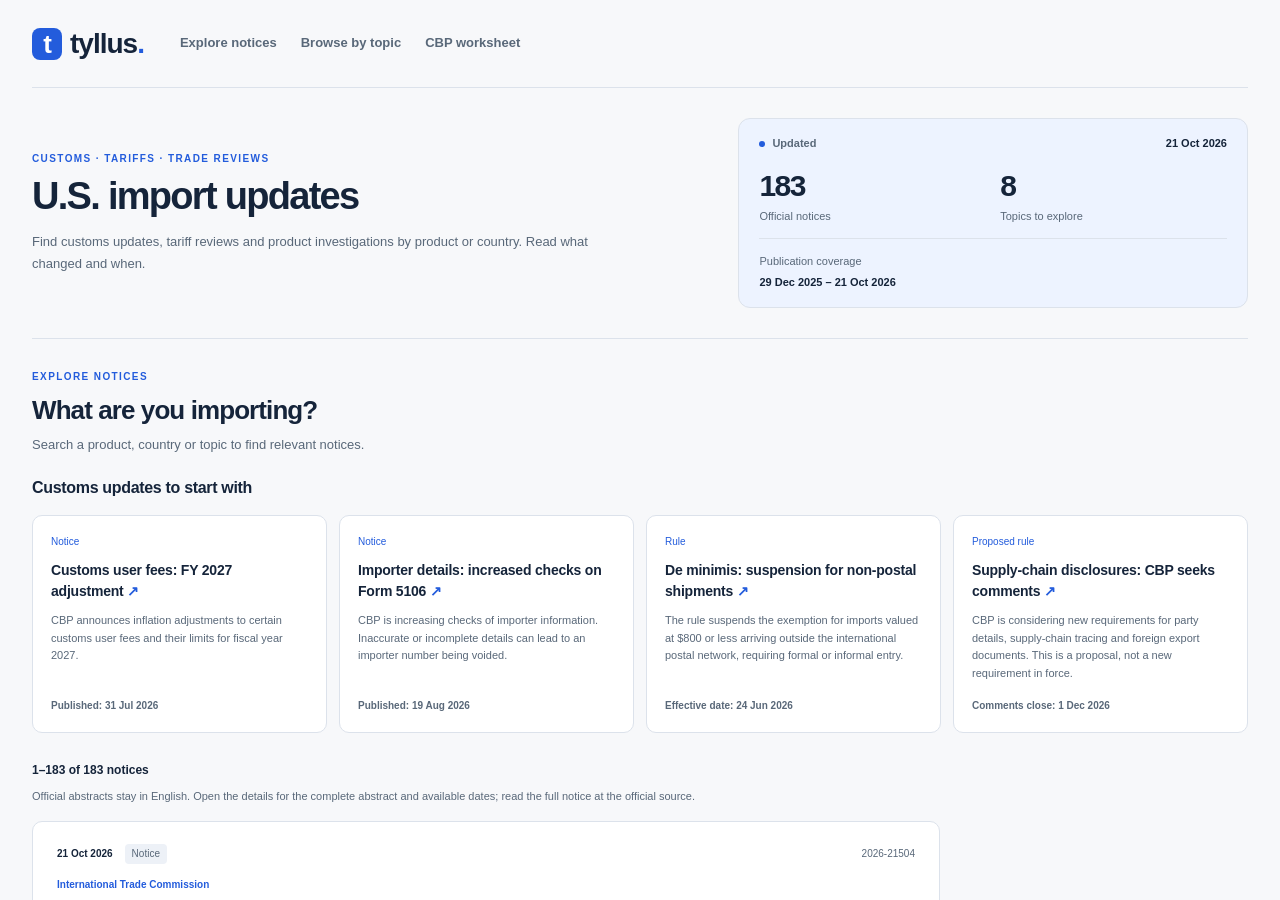
==== commit 721cb298: "Add blank team workbook for CBP consultation responses" ====
--- a/index.html
+++ b/index.html
@@ -47,7 +47,7 @@
       {"@context": "https://schema.org", "@type": "Dataset", "name": "Tyllus U.S. Import Evidence Change Radar", "description": "Explore source-linked U.S. import notices, official summaries, agencies and evidence topics. Search the public dataset and download the snapshot.", "url": "https://finbie-side-projects.github.io/tyllus-import-evidence-data/en/", "inLanguage": "en", "dateModified": "2026-10-21", "temporalCoverage": "2025-12-29/2026-10-21", "isBasedOn": "https://www.tyllus.com/en/resources/us-import-evidence-change-radar", "creator": {"@type": "Organization", "name": "Tyllus", "url": "https://www.tyllus.com/"}, "license": "https://www.tyllus.com/en/terms-of-use", "distribution": [{"@type": "DataDownload", "encodingFormat": "application/json", "contentUrl": "https://finbie-side-projects.github.io/tyllus-import-evidence-data/data/us-import-evidence-change-radar.json"}, {"@type": "DataDownload", "encodingFormat": "text/csv", "contentUrl": "https://finbie-side-projects.github.io/tyllus-import-evidence-data/data/us-import-evidence-change-radar.csv"}, {"@type": "DataDownload", "encodingFormat": "application/ld+json", "contentUrl": "https://finbie-side-projects.github.io/tyllus-import-evidence-data/data/us-import-evidence-change-radar.dcat.json"}]}
     </script>
     <script id="interface-strings" type="application/json">
-      {"pageTitle": "U.S. Import Evidence Radar | Tyllus", "description": "Explore source-linked U.S. import notices, official summaries, agencies and evidence topics. Search the public dataset and download the snapshot.", "skip": "Skip to notices", "explore": "Explore notices", "methodology": "About these notices", "downloads": "Downloads", "language": "Language", "theme": "Appearance", "light": "Light", "dark": "Dark", "eyebrow": "CUSTOMS · TARIFFS · TRADE REVIEWS", "heading": "U.S. import updates", "intro": "Find customs updates, tariff reviews and product investigations by product or country. Read what changed and when.", "snapshot": "Updated", "coverage": "Publication coverage", "notices": "Official notices", "agencies": "Issuing agencies", "topics": "Topics to explore", "explorerTitle": "What are you importing?", "explorerIntro": "Search a product, country or topic to find relevant notices.", "sourceLanguage": "Official abstracts stay in English. Open the details for the complete abstract and available dates; read the full notice at the official source.", "search": "Search notices", "searchPlaceholder": "Try aluminum, China, tariff or a document number", "agency": "Agency", "allAgencies": "All agencies", "topic": "Evidence topic", "allTopics": "All topics", "type": "Notice type", "allTypes": "All types", "sort": "Sort by", "newest": "Newest first", "oldest": "Oldest first", "reset": "Clear filters", "results": "{start}–{end} of {count} notices", "page": "Page {current} of {total}", "previous": "Previous", "next": "Next", "emptyTitle": "No notices match these filters.", "emptyText": "Try another keyword or clear the filters to see the full snapshot.", "details": "Read details", "officialNotice": "Official notice", "officialPdf": "Official PDF", "fullAbstract": "Original summary", "noAbstract": "No abstract was supplied in this record. Read the official notice for the full text.", "published": "Published", "effective": "Effective date", "comments": "Comments close", "dockets": "Docket IDs", "action": "Action", "matchedTerms": "Classification match terms", "agencyTitle": "Filter by agency", "topicTitle": "Browse by topic", "topicNote": "A notice can match more than one topic. Counts overlap.", "methodTitle": "Where the data comes from", "methodIntro": "The snapshot preserves the original notices and adds a searchable evidence-topic classification. Here is what each part means.", "methodSourceTitle": "01 / Official sources", "methodSourceText": "Notices come from the Federal Register API for CBP, FMC, ITA, USITC and USTR. Every record links to the official publication and its PDF when available.", "methodMappingTitle": "02 / Topic matching", "methodMappingText": "Tyllus applies a deterministic keyword taxonomy. Expand a notice to see the exact terms that matched each topic. A topic match is a way to find records; it does not determine whether a notice applies to your shipment.", "methodDatesTitle": "03 / Dates and coverage", "methodDatesText": "Publication dates show when notices appeared in the Federal Register. Effective dates and comment deadlines appear only when the source supplies them. This is a dated snapshot; updates are run on demand.", "methodLimitTitle": "04 / Scope and interpretation", "methodLimitText": "This dataset is not a complete inventory of U.S. import requirements. Notices, final rules and proposed rules have different legal effects. Review the official source, its scope and dates before making an operational decision.", "downloadTitle": "Take the data with you", "downloadIntro": "Download the complete snapshot for a spreadsheet, your own analysis or a data catalogue. Search filters do not change these files.", "csvTitle": "Spreadsheet / CSV", "csvText": "All notices in a flat table, ready for Excel or Sheets.", "jsonTitle": "Complete records / JSON", "jsonText": "Full abstracts, dates, official URLs and classification terms.", "dcatTitle": "Catalogue / DCAT", "dcatText": "Dataset metadata for linked-data catalogues.", "csvwTitle": "Field definitions / CSVW", "csvwText": "Column descriptions and the CSV schema.", "manifest": "Verify file checksums", "history": "View version history", "citationTitle": "Archive and citation", "citationText": "The 4 October 2026 dataset snapshot is archived on Zenodo. Use the DOI to reference that version; newer website snapshots may differ.", "archive": "View archived snapshot", "cite": "Citation file", "terms": "Dataset use terms", "tyllusRadar": "Explore more on Tyllus", "footer": "Published by Tyllus. Check the original notice before changing a shipment.", "notice": "Notice", "rule": "Rule", "proposedRule": "Proposed rule", "notSupplied": "Not supplied", "downloadCsv": "Download CSV", "topicLabels": {"documents-records": "Documents & records", "party-identity": "Parties & identity", "origin-traceability": "Origin & traceability", "classification-duties": "Classification & duties", "shipment-transport": "Shipment & transport", "systems-filing": "Systems & filing", "cost-impact": "Costs & fees", "enforcement-admissibility": "Enforcement & admissibility"}, "months": ["Jan", "Feb", "Mar", "Apr", "May", "Jun", "Jul", "Aug", "Sep", "Oct", "Nov", "Dec"], "languageLabels": {"en": "English", "tr": "Türkçe", "it": "Italiano", "es": "Español"}, "featuredTitle": "Customs updates to start with", "featuredIntro": "Fees, importer details and shipment disclosures — open an update to read what it says.", "quickSearch": "Browse common searches", "originalTitle": "Full notice title", "featured": {"2026-15530": {"title": "Customs user fees: FY 2027 adjustment", "summary": "CBP announces inflation adjustments to certain customs user fees and their limits for fiscal year 2027."}, "2026-16911": {"title": "Importer details: increased checks on Form 5106", "summary": "CBP is increasing checks of importer information. Inaccurate or incomplete details can lead to an importer number being voided."}, "2026-12670": {"title": "De minimis: suspension for non-postal shipments", "summary": "The rule suspends the exemption for imports valued at $800 or less arriving outside the international postal network, requiring formal or informal entry."}, "2026-17926": {"title": "Supply-chain disclosures: CBP seeks comments", "summary": "CBP is considering new requirements for party details, supply-chain tracing and foreign export documents. This is a proposal, not a new requirement in force."}}, "quickLabels": ["Steel", "Aluminum", "Solar cells", "China", "India", "Türkiye", "Vietnam"], "moreFilters": "More filters", "paginationLabel": "Notice pages", "rssTitle": "Selected notices / RSS", "ustrRssTitle": "USTR notices / RSS", "cbpRssTitle": "CBP notices / RSS", "rssText": "Follow up to 50 recent notices from this selection in a feed reader. Agency feeds include only USTR or CBP records, respectively. Titles and official abstracts stay in English; feeds are refreshed with the dataset and are not a complete regulatory alert service.", "selectionActions": "Use these results", "shareSelection": "Link to these results", "selectionCsv": "Export results · CSV", "selectionJson": "Export results · JSON", "selectionHint": "Exports include every matching result, across all pages. CSV is spreadsheet-safe; JSON preserves original source values.", "worksheetNav": "CBP worksheet", "worksheetEyebrow": "Prepare your evidence · FR 2026-17926", "worksheetTitle": "CBP’s 64 questions, ready for your team’s answers", "worksheetIntro": "Keep official questions, response owners, evidence and measured costs together. One CSV, 64 rows, no pre-filled answers.", "worksheetDownload": "Download response worksheet · CSV", "worksheetContext": "Tyllus preparation guide", "worksheetOfficial": "Read the official notice", "worksheetInstructions": "Open the CSV in your spreadsheet app. Add response drafts, owners, evidence references, observed minutes and costs, currency, measurement period, sample size, measured-or-estimated status and assumptions. Fill only what you can support; a blank is not zero.", "worksheetBoundary": "This is an advance notice, not a final rule or a compliance checklist. The original notice states comments close December 1, 2026; check the official docket for changes. Downloading or filling this worksheet does not submit anything to CBP.", "worksheetLanguage": "Official section names and questions stay in English. Line wrapping and page markers are removed; the original wording is retained. Expand a section to read every question without downloading.", "worksheetSourcePage": "Official PDF · page"}
+      {"pageTitle": "U.S. Import Evidence Radar | Tyllus", "description": "Explore source-linked U.S. import notices, official summaries, agencies and evidence topics. Search the public dataset and download the snapshot.", "skip": "Skip to notices", "explore": "Explore notices", "methodology": "About these notices", "downloads": "Downloads", "language": "Language", "theme": "Appearance", "light": "Light", "dark": "Dark", "eyebrow": "CUSTOMS · TARIFFS · TRADE REVIEWS", "heading": "U.S. import updates", "intro": "Find customs updates, tariff reviews and product investigations by product or country. Read what changed and when.", "snapshot": "Updated", "coverage": "Publication coverage", "notices": "Official notices", "agencies": "Issuing agencies", "topics": "Topics to explore", "explorerTitle": "What are you importing?", "explorerIntro": "Search a product, country or topic to find relevant notices.", "sourceLanguage": "Official abstracts stay in English. Open the details for the complete abstract and available dates; read the full notice at the official source.", "search": "Search notices", "searchPlaceholder": "Try aluminum, China, tariff or a document number", "agency": "Agency", "allAgencies": "All agencies", "topic": "Evidence topic", "allTopics": "All topics", "type": "Notice type", "allTypes": "All types", "sort": "Sort by", "newest": "Newest first", "oldest": "Oldest first", "reset": "Clear filters", "results": "{start}–{end} of {count} notices", "page": "Page {current} of {total}", "previous": "Previous", "next": "Next", "emptyTitle": "No notices match these filters.", "emptyText": "Try another keyword or clear the filters to see the full snapshot.", "details": "Read details", "officialNotice": "Official notice", "officialPdf": "Official PDF", "fullAbstract": "Original summary", "noAbstract": "No abstract was supplied in this record. Read the official notice for the full text.", "published": "Published", "effective": "Effective date", "comments": "Comments close", "dockets": "Docket IDs", "action": "Action", "matchedTerms": "Classification match terms", "agencyTitle": "Filter by agency", "topicTitle": "Browse by topic", "topicNote": "A notice can match more than one topic. Counts overlap.", "methodTitle": "Where the data comes from", "methodIntro": "The snapshot preserves the original notices and adds a searchable evidence-topic classification. Here is what each part means.", "methodSourceTitle": "01 / Official sources", "methodSourceText": "Notices come from the Federal Register API for CBP, FMC, ITA, USITC and USTR. Every record links to the official publication and its PDF when available.", "methodMappingTitle": "02 / Topic matching", "methodMappingText": "Tyllus applies a deterministic keyword taxonomy. Expand a notice to see the exact terms that matched each topic. A topic match is a way to find records; it does not determine whether a notice applies to your shipment.", "methodDatesTitle": "03 / Dates and coverage", "methodDatesText": "Publication dates show when notices appeared in the Federal Register. Effective dates and comment deadlines appear only when the source supplies them. This is a dated snapshot; updates are run on demand.", "methodLimitTitle": "04 / Scope and interpretation", "methodLimitText": "This dataset is not a complete inventory of U.S. import requirements. Notices, final rules and proposed rules have different legal effects. Review the official source, its scope and dates before making an operational decision.", "downloadTitle": "Take the data with you", "downloadIntro": "Download the complete snapshot for a spreadsheet, your own analysis or a data catalogue. Search filters do not change these files.", "csvTitle": "Spreadsheet / CSV", "csvText": "All notices in a flat table, ready for Excel or Sheets.", "jsonTitle": "Complete records / JSON", "jsonText": "Full abstracts, dates, official URLs and classification terms.", "dcatTitle": "Catalogue / DCAT", "dcatText": "Dataset metadata for linked-data catalogues.", "csvwTitle": "Field definitions / CSVW", "csvwText": "Column descriptions and the CSV schema.", "manifest": "Verify file checksums", "history": "View version history", "citationTitle": "Archive and citation", "citationText": "The 4 October 2026 dataset snapshot is archived on Zenodo. Use the DOI to reference that version; newer website snapshots may differ.", "archive": "View archived snapshot", "cite": "Citation file", "terms": "Dataset use terms", "tyllusRadar": "Explore more on Tyllus", "footer": "Published by Tyllus. Check the original notice before changing a shipment.", "notice": "Notice", "rule": "Rule", "proposedRule": "Proposed rule", "notSupplied": "Not supplied", "downloadCsv": "Download CSV", "topicLabels": {"documents-records": "Documents & records", "party-identity": "Parties & identity", "origin-traceability": "Origin & traceability", "classification-duties": "Classification & duties", "shipment-transport": "Shipment & transport", "systems-filing": "Systems & filing", "cost-impact": "Costs & fees", "enforcement-admissibility": "Enforcement & admissibility"}, "months": ["Jan", "Feb", "Mar", "Apr", "May", "Jun", "Jul", "Aug", "Sep", "Oct", "Nov", "Dec"], "languageLabels": {"en": "English", "tr": "Türkçe", "it": "Italiano", "es": "Español"}, "featuredTitle": "Customs updates to start with", "featuredIntro": "Fees, importer details and shipment disclosures — open an update to read what it says.", "quickSearch": "Browse common searches", "originalTitle": "Full notice title", "featured": {"2026-15530": {"title": "Customs user fees: FY 2027 adjustment", "summary": "CBP announces inflation adjustments to certain customs user fees and their limits for fiscal year 2027."}, "2026-16911": {"title": "Importer details: increased checks on Form 5106", "summary": "CBP is increasing checks of importer information. Inaccurate or incomplete details can lead to an importer number being voided."}, "2026-12670": {"title": "De minimis: suspension for non-postal shipments", "summary": "The rule suspends the exemption for imports valued at $800 or less arriving outside the international postal network, requiring formal or informal entry."}, "2026-17926": {"title": "Supply-chain disclosures: CBP seeks comments", "summary": "CBP is considering new requirements for party details, supply-chain tracing and foreign export documents. This is a proposal, not a new requirement in force."}}, "quickLabels": ["Steel", "Aluminum", "Solar cells", "China", "India", "Türkiye", "Vietnam"], "moreFilters": "More filters", "paginationLabel": "Notice pages", "rssTitle": "Selected notices / RSS", "ustrRssTitle": "USTR notices / RSS", "cbpRssTitle": "CBP notices / RSS", "rssText": "Follow up to 50 recent notices from this selection in a feed reader. Agency feeds include only USTR or CBP records, respectively. Titles and official abstracts stay in English; feeds are refreshed with the dataset and are not a complete regulatory alert service.", "selectionActions": "Use these results", "shareSelection": "Link to these results", "selectionCsv": "Export results · CSV", "selectionJson": "Export results · JSON", "selectionHint": "Exports include every matching result, across all pages. CSV is spreadsheet-safe; JSON preserves original source values.", "worksheetNav": "CBP worksheet", "worksheetEyebrow": "Prepare your evidence · FR 2026-17926", "worksheetTitle": "CBP’s 64 questions, ready for your team’s answers", "worksheetIntro": "Keep official questions, response owners, evidence and measured costs together. One CSV, 64 rows, no pre-filled answers.", "worksheetDownload": "Download response worksheet · CSV", "worksheetContext": "Tyllus preparation guide", "worksheetOfficial": "Read the official notice", "worksheetInstructions": "Open the CSV in your spreadsheet app. Add response drafts, owners, evidence references, observed minutes and costs, currency, measurement period, sample size, measured-or-estimated status and assumptions. Fill only what you can support; a blank is not zero.", "worksheetBoundary": "This is an advance notice, not a final rule or a compliance checklist. The original notice states comments close December 1, 2026; check the official docket for changes. Downloading or filling this worksheet does not submit anything to CBP.", "worksheetLanguage": "Official section names and questions stay in English. Line wrapping and page markers are removed; the original wording is retained. Expand a section to read every question without downloading.", "worksheetSourcePage": "Official PDF · page", "worksheetExcelDownload": "Download team workbook · Excel", "worksheetExcelText": "The English Excel workbook keeps the official questions on a separate tab. Assign owners, collect drafts and evidence, and filter the next preparation step. Review status and measured-or-estimated values have dropdowns. All response inputs start blank. Counts track preparation, not legal compliance."}
     </script>
     <script id="notice-data" type="application/json">
       {"schemaVersion":1,"taxonomyVersion":1,"generatedAt":"2026-10-21T06:00:00.000Z","deliveryMode":"live","source":{"name":"Federal Register API","url":"https://www.federalregister.gov/api/v1/documents.json","agencySlugs":["u-s-customs-and-border-protection","federal-maritime-commission","international-trade-administration","international-trade-commission","trade-representative-office-of-united-states"]},"methodology":{"classification":"deterministic-keyword-match","legalBoundary":"Evidence-domain matches are discovery aids, not legal advice, compliance decisions, risk scores, or statements that a proposal is in force.","officialLanguage":"en"},"notices":[{"id":"2026-21504","title":"Wooden Fence Pickets From China; Revised Schedule for the Subject Investigations","abstract":null,"sourceType":"Notice","action":"Notice.","agency":"International Trade Commission","agencySlug":"international-trade-commission","publicationDate":"2026-10-21","commentsCloseOn":null,"effectiveOn":null,"docketIds":["Investigation Nos. 701-TA-807 and 731-TA-1808 (Preliminary)"],"officialUrl":"https://www.federalregister.gov/documents/2026/10/21/2026-21504/wooden-fence-pickets-from-china-revised-schedule-for-the-subject-investigations","pdfUrl":"https://www.govinfo.gov/content/pkg/FR-2026-10-21/pdf/2026-21504.pdf","officialLanguage":"en","evidenceDomains":[{"id":"enforcement-admissibility","matchedTerms":["investigation"]}],"radarUrl":"https://www.tyllus.com/en/resources/us-import-evidence-change-radar/2026-21504"},{"id":"2026-21459","title":"Small Vertical Shaft Engines From China; Determinations","abstract":null,"sourceType":"Notice","action":null,"agency":"International Trade Commission","agencySlug":"international-trade-commission","publicationDate":"2026-10-20","commentsCloseOn":null,"effectiveOn":null,"docketIds":["Investigation Nos. 701-TA-643 and 731-TA-1493 (Review)"],"officialUrl":"https://www.federalregister.gov/documents/2026/10/20/2026-21459/small-vertical-shaft-engines-from-china-determinations","pdfUrl":"https://www.govinfo.gov/content/pkg/FR-2026-10-20/pdf/2026-21459.pdf","officialLanguage":"en","evidenceDomains":[{"id":"classification-duties","matchedTerms":["trade-remedy determination"]}],"radarUrl":"https://www.tyllus.com/en/resources/us-import-evidence-change-radar/2026-21459"},{"id":"2026-21458","title":"Seamless Carbon and Alloy Steel Standard, Line, and Pressure Pipe From Georgia and India; Institution of Antidumping and Countervailing Duty Investigations and Scheduling of Preliminary Phase Investigations","abstract":"The Commission hereby gives notice of the institution of investigations and commencement of preliminary phase antidumping and countervailing duty investigation Nos. 701-TA-810 and 731-TA-1811-1812 (Preliminary) pursuant to the Tariff Act of 1930 to determine whether there is a reasonable indication that an industry in the United States is materially injured or threatened with material injury, or the establishment of an industry in the United States is materially retarded, by reason of imports of seamless carbon and alloy steel standard, line, and pressure pipe from Georgia and India, provided for in subheadings 7304.19.10, 7304.19.50, 7304.31.60, 7304.39.00, 7304.51.50, 7304.59.60, and 7304.59.80 of the Harmonized Tariff Schedule of the United States, that are alleged to be sold in the United States at less than fair value and alleged to be subsidized by the Government of India. Unless the Department of Commerce (\"Commerce\") extends the time for initiation, the Commission must reach a preliminary determination in antidumping and countervailing duty investigations in 45 days, or in this case by November 30, 2026. The Commission's views must be transmitted to Commerce within five business days thereafter, or by December 7, 2026.","sourceType":"Notice","action":"Notice.","agency":"International Trade Commission","agencySlug":"international-trade-commission","publicationDate":"2026-10-20","commentsCloseOn":null,"effectiveOn":null,"docketIds":["Investigation Nos. 701-TA-810 and 731-TA-1811-1812 (Preliminary)"],"officialUrl":"https://www.federalregister.gov/documents/2026/10/20/2026-21458/seamless-carbon-and-alloy-steel-standard-line-and-pressure-pipe-from-georgia-and-india-institution","pdfUrl":"https://www.govinfo.gov/content/pkg/FR-2026-10-20/pdf/2026-21458.pdf","officialLanguage":"en","evidenceDomains":[{"id":"classification-duties","matchedTerms":["antidumping","countervailing duty","tariff","duty"]},{"id":"enforcement-admissibility","matchedTerms":["investigation"]}],"radarUrl":"https://www.tyllus.com/en/resources/us-import-evidence-change-radar/2026-21458"},{"id":"2026-21457","title":"Dioctyl Terephthalate From Malaysia, Poland, Taiwan, and the Republic of Türkiye: Antidumping Duty Orders; Correction","abstract":"The U.S. Department of Commerce (Commerce) published notice in the Federal Register of May 22, 2025, in which Commerce issued the antidumping duty (AD) orders on dioctyl terephthalate (DOTP) from Malaysia, Poland, Taiwan, and the Republic of T[uuml]rkiye (T[uuml]rkiye). The notice incorrectly stated the dates of the ending of provisional measures and the termination of suspension of liquidation due to the expiration of provisional measures.","sourceType":"Notice","action":"Notice; correction.","agency":"International Trade Administration","agencySlug":"international-trade-administration","publicationDate":"2026-10-20","commentsCloseOn":null,"effectiveOn":null,"docketIds":["A-557-827, A-455-808, A-583-875, A-489-852"],"officialUrl":"https://www.federalregister.gov/documents/2026/10/20/2026-21457/dioctyl-terephthalate-from-malaysia-poland-taiwan-and-the-republic-of-trkiye-antidumping-duty-orders","pdfUrl":"https://www.govinfo.gov/content/pkg/FR-2026-10-20/pdf/2026-21457.pdf","officialLanguage":"en","evidenceDomains":[{"id":"classification-duties","matchedTerms":["antidumping","duty"]}],"radarUrl":"https://www.tyllus.com/en/resources/us-import-evidence-change-radar/2026-21457"},{"id":"2026-21452","title":"Certain Linear Hydraulic Cylinders and Parts Thereof From the People's Republic of China, India, and Mexico: Postponement of Preliminary Determinations in the Countervailing Duty Investigations","abstract":null,"sourceType":"Notice","action":null,"agency":"International Trade Administration","agencySlug":"international-trade-administration","publicationDate":"2026-10-20","commentsCloseOn":null,"effectiveOn":null,"docketIds":["C-570-241, C-533-953, C-201-871"],"officialUrl":"https://www.federalregister.gov/documents/2026/10/20/2026-21452/certain-linear-hydraulic-cylinders-and-parts-thereof-from-the-peoples-republic-of-china-india-and","pdfUrl":"https://www.govinfo.gov/content/pkg/FR-2026-10-20/pdf/2026-21452.pdf","officialLanguage":"en","evidenceDomains":[{"id":"classification-duties","matchedTerms":["countervailing duty","duty"]},{"id":"enforcement-admissibility","matchedTerms":["investigation"]}],"radarUrl":"https://www.tyllus.com/en/resources/us-import-evidence-change-radar/2026-21452"},{"id":"2026-21408","title":"Accreditation of SGS North America, Inc. (Reserve, LA), as a Commercial Laboratory","abstract":"Notice is hereby given, pursuant to CBP regulations, that SGS North America, Inc. (Reserve, LA), has been accredited to test petroleum and certain petroleum products for customs purposes for the next three years as of May 28, 2025.","sourceType":"Notice","action":"Notice of accreditation of SGS North America, Inc. (Reserve, LA), as a commercial laboratory.","agency":"U.S. Customs and Border Protection","agencySlug":"u-s-customs-and-border-protection","publicationDate":"2026-10-20","commentsCloseOn":null,"effectiveOn":null,"docketIds":[],"officialUrl":"https://www.federalregister.gov/documents/2026/10/20/2026-21408/accreditation-of-sgs-north-america-inc-reserve-la-as-a-commercial-laboratory","pdfUrl":"https://www.govinfo.gov/content/pkg/FR-2026-10-20/pdf/2026-21408.pdf","officialLanguage":"en","evidenceDomains":[],"radarUrl":"https://www.tyllus.com/en/resources/us-import-evidence-change-radar/2026-21408"},{"id":"2026-21407","title":"Accreditation and Approval of SGS North America, Inc. (Carteret, NJ), as a Commercial Gauger and Laboratory","abstract":"Notice is hereby given, pursuant to CBP regulations, that SGS North America, Inc. (Carteret, NJ), has been approved to gauge petroleum and certain petroleum products and accredited to test petroleum and certain petroleum products for customs purposes for the next three years as of September 5, 2025.","sourceType":"Notice","action":"Notice of accreditation and approval of SGS North America, Inc. (Carteret, NJ), as a commercial gauger and laboratory.","agency":"U.S. Customs and Border Protection","agencySlug":"u-s-customs-and-border-protection","publicationDate":"2026-10-20","commentsCloseOn":null,"effectiveOn":null,"docketIds":[],"officialUrl":"https://www.federalregister.gov/documents/2026/10/20/2026-21407/accreditation-and-approval-of-sgs-north-america-inc-carteret-nj-as-a-commercial-gauger-and","pdfUrl":"https://www.govinfo.gov/content/pkg/FR-2026-10-20/pdf/2026-21407.pdf","officialLanguage":"en","evidenceDomains":[],"radarUrl":"https://www.tyllus.com/en/resources/us-import-evidence-change-radar/2026-21407"},{"id":"2026-21406","title":"Accreditation and Approval of AmSpec, LLC (La Porte, TX), as a Commercial Gauger and Laboratory","abstract":"Notice is hereby given, pursuant to CBP regulations, that AmSpec, LLC (La Porte, TX), has been approved to gauge petroleum and certain petroleum products and accredited to test petroleum and certain petroleum products for customs purposes for the next three years as of July 7, 2026.","sourceType":"Notice","action":"Notice of accreditation and approval of AmSpec, LLC (La Porte, TX), as a commercial gauger and laboratory.","agency":"U.S. Customs and Border Protection","agencySlug":"u-s-customs-and-border-protection","publicationDate":"2026-10-20","commentsCloseOn":null,"effectiveOn":null,"docketIds":[],"officialUrl":"https://www.federalregister.gov/documents/2026/10/20/2026-21406/accreditation-and-approval-of-amspec-llc-la-porte-tx-as-a-commercial-gauger-and-laboratory","pdfUrl":"https://www.govinfo.gov/content/pkg/FR-2026-10-20/pdf/2026-21406.pdf","officialLanguage":"en","evidenceDomains":[],"radarUrl":"https://www.tyllus.com/en/resources/us-import-evidence-change-radar/2026-21406"},{"id":"2026-21405","title":"Accreditation and Approval of SGS North America, Inc. (St. Rose, LA), as a Commercial Gauger and Laboratory","abstract":"Notice is hereby given, pursuant to CBP regulations, that SGS North America, Inc. (St. Rose, LA), has been approved to gauge petroleum and certain petroleum products and accredited to test petroleum and certain petroleum products for customs purposes for the next three years as of May 29, 2025.","sourceType":"Notice","action":"Notice of accreditation and approval of SGS North America, Inc. (St. Rose, LA), as a commercial gauger and laboratory.","agency":"U.S. Customs and Border Protection","agencySlug":"u-s-customs-and-border-protection","publicationDate":"2026-10-20","commentsCloseOn":null,"effectiveOn":null,"docketIds":[],"officialUrl":"https://www.federalregister.gov/documents/2026/10/20/2026-21405/accreditation-and-approval-of-sgs-north-america-inc-st-rose-la-as-a-commercial-gauger-and-laboratory","pdfUrl":"https://www.govinfo.gov/content/pkg/FR-2026-10-20/pdf/2026-21405.pdf","officialLanguage":"en","evidenceDomains":[],"radarUrl":"https://www.tyllus.com/en/resources/us-import-evidence-change-radar/2026-21405"},{"id":"2026-21382","title":"Van-Type Trailers and Subassemblies From China; Determinations","abstract":null,"sourceType":"Notice","action":null,"agency":"International Trade Commission","agencySlug":"international-trade-commission","publicationDate":"2026-10-20","commentsCloseOn":null,"effectiveOn":null,"docketIds":["Investigation Nos. 701-TA-781 and 731-TA-1768 (Final)"],"officialUrl":"https://www.federalregister.gov/documents/2026/10/20/2026-21382/van-type-trailers-and-subassemblies-from-china-determinations","pdfUrl":"https://www.govinfo.gov/content/pkg/FR-2026-10-20/pdf/2026-21382.pdf","officialLanguage":"en","evidenceDomains":[{"id":"classification-duties","matchedTerms":["trade-remedy determination"]}],"radarUrl":"https://www.tyllus.com/en/resources/us-import-evidence-change-radar/2026-21382"},{"id":"2026-21362","title":"Certain Steel Nails From Taiwan: Final Results of Antidumping Duty Administrative Review; 2024-2025","abstract":"The U.S. Department of Commerce (Commerce) determines that certain steel nails (nails) from Taiwan were sold in the United States at less than normal value during the period of review (POR), July 1, 2024, through June 30, 2025.","sourceType":"Notice","action":null,"agency":"International Trade Administration","agencySlug":"international-trade-administration","publicationDate":"2026-10-19","commentsCloseOn":null,"effectiveOn":null,"docketIds":["A-583-854"],"officialUrl":"https://www.federalregister.gov/documents/2026/10/19/2026-21362/certain-steel-nails-from-taiwan-final-results-of-antidumping-duty-administrative-review-2024-2025","pdfUrl":"https://www.govinfo.gov/content/pkg/FR-2026-10-19/pdf/2026-21362.pdf","officialLanguage":"en","evidenceDomains":[{"id":"classification-duties","matchedTerms":["antidumping","duty"]}],"radarUrl":"https://www.tyllus.com/en/resources/us-import-evidence-change-radar/2026-21362"},{"id":"2026-21361","title":"Thermal Paper From the Republic of Korea: Preliminary Results and Rescission, in Part, of Antidumping Duty Administrative Review; 2024-2025","abstract":"The U.S. Department of Commerce (Commerce) preliminarily determines that Hansol Paper Company (Hansol) made sales of subject merchandise at less than normal value (NV) during the period of review (POR), November 1, 2024, through October 31, 2025. In addition, we are rescinding the review with respect to 16 companies. Interested parties are invited to comment on these preliminary results of review.","sourceType":"Notice","action":null,"agency":"International Trade Administration","agencySlug":"international-trade-administration","publicationDate":"2026-10-19","commentsCloseOn":null,"effectiveOn":null,"docketIds":["A-580-911"],"officialUrl":"https://www.federalregister.gov/documents/2026/10/19/2026-21361/thermal-paper-from-the-republic-of-korea-preliminary-results-and-rescission-in-part-of-antidumping","pdfUrl":"https://www.govinfo.gov/content/pkg/FR-2026-10-19/pdf/2026-21361.pdf","officialLanguage":"en","evidenceDomains":[{"id":"classification-duties","matchedTerms":["antidumping","duty"]}],"radarUrl":"https://www.tyllus.com/en/resources/us-import-evidence-change-radar/2026-21361"},{"id":"2026-21296","title":"Certain Softwood Lumber Products From Canada: Final Results of Antidumping Duty Administrative Review, Partial Rescission of Administrative Review, and Final Determination of No Shipments; 2024","abstract":"The U.S. Department of Commerce (Commerce) determines that producers and/or exporters subject to this administrative review sold subject merchandise at less than normal value during the period of review (POR), January 1, 2024, through December 31, 2024.","sourceType":"Notice","action":null,"agency":"International Trade Administration","agencySlug":"international-trade-administration","publicationDate":"2026-10-19","commentsCloseOn":null,"effectiveOn":null,"docketIds":["A-122-857"],"officialUrl":"https://www.federalregister.gov/documents/2026/10/19/2026-21296/certain-softwood-lumber-products-from-canada-final-results-of-antidumping-duty-administrative-review","pdfUrl":"https://www.govinfo.gov/content/pkg/FR-2026-10-19/pdf/2026-21296.pdf","officialLanguage":"en","evidenceDomains":[{"id":"party-identity","matchedTerms":["exporter"]},{"id":"classification-duties","matchedTerms":["antidumping","duty"]}],"radarUrl":"https://www.tyllus.com/en/resources/us-import-evidence-change-radar/2026-21296"},{"id":"2026-21295","title":"Truck Bed Covers From the People's Republic of China: Final Affirmative Countervailing Duty Determination","abstract":"The U.S. Department of Commerce (Commerce) determines that countervailable subsidies are being provided to producers and exporters of truck bed covers from the People's Republic of China (China) during the period of investigation (POI), January 1, 2025, through December 31, 2025.","sourceType":"Notice","action":null,"agency":"International Trade Administration","agencySlug":"international-trade-administration","publicationDate":"2026-10-19","commentsCloseOn":null,"effectiveOn":null,"docketIds":["C-570-224"],"officialUrl":"https://www.federalregister.gov/documents/2026/10/19/2026-21295/truck-bed-covers-from-the-peoples-republic-of-china-final-affirmative-countervailing-duty","pdfUrl":"https://www.govinfo.gov/content/pkg/FR-2026-10-19/pdf/2026-21295.pdf","officialLanguage":"en","evidenceDomains":[{"id":"party-identity","matchedTerms":["exporter"]},{"id":"classification-duties","matchedTerms":["countervailing duty","duty"]},{"id":"enforcement-admissibility","matchedTerms":["investigation"]}],"radarUrl":"https://www.tyllus.com/en/resources/us-import-evidence-change-radar/2026-21295"},{"id":"2026-21294","title":"Large Diameter Graphite Electrodes From the People's Republic of China: Postponement of Final Determination of Sales at Less-Than-Fair-Value Investigation and Extension of Provisional Measures","abstract":"The U.S. Department of Commerce (Commerce) is postponing the deadline for issuing the final determination in the less-than-fair-value (LTFV) investigation of large diameter graphite electrodes (LDGE) from the People's Republic of China (China) until February 12, 2027, and is extending the provisional measures from a four-month period to a period of not more than six months.","sourceType":"Notice","action":null,"agency":"International Trade Administration","agencySlug":"international-trade-administration","publicationDate":"2026-10-19","commentsCloseOn":null,"effectiveOn":null,"docketIds":["A-570-220"],"officialUrl":"https://www.federalregister.gov/documents/2026/10/19/2026-21294/large-diameter-graphite-electrodes-from-the-peoples-republic-of-china-postponement-of-final","pdfUrl":"https://www.govinfo.gov/content/pkg/FR-2026-10-19/pdf/2026-21294.pdf","officialLanguage":"en","evidenceDomains":[{"id":"enforcement-admissibility","matchedTerms":["investigation"]}],"radarUrl":"https://www.tyllus.com/en/resources/us-import-evidence-change-radar/2026-21294"},{"id":"2026-21293","title":"Polyethylene Terephthalate Film, Sheet, and Strip From India: Preliminary Results of Antidumping Duty Administrative Review, and Rescission of Review, in Part; 2024-2025","abstract":"The U.S. Department of Commerce (Commerce) preliminarily determines that certain producers and/or exporters subject to this administrative review made sales of subject merchandise at less than normal value during the period of review (POR) July 1, 2024, through June 30, 2025. We are also rescinding the review with respect to certain companies. Interested parties are invited to comment on these preliminary results.","sourceType":"Notice","action":null,"agency":"International Trade Administration","agencySlug":"international-trade-administration","publicationDate":"2026-10-19","commentsCloseOn":null,"effectiveOn":null,"docketIds":["A-533-824"],"officialUrl":"https://www.federalregister.gov/documents/2026/10/19/2026-21293/polyethylene-terephthalate-film-sheet-and-strip-from-india-preliminary-results-of-antidumping-duty","pdfUrl":"https://www.govinfo.gov/content/pkg/FR-2026-10-19/pdf/2026-21293.pdf","officialLanguage":"en","evidenceDomains":[{"id":"party-identity","matchedTerms":["exporter"]},{"id":"classification-duties","matchedTerms":["antidumping","duty"]}],"radarUrl":"https://www.tyllus.com/en/resources/us-import-evidence-change-radar/2026-21293"},{"id":"2026-21292","title":"Forged Steel Fluid End Blocks From Italy: Final Results of Antidumping Duty Administrative Review; 2024","abstract":"The U.S. Department of Commerce (Commerce) determines that certain producers/exporters subject to this administrative review made sales of forged steel fluid end blocks (fluid end blocks) from Italy at less than normal value during the period of review (POR) of January 1, 2024, through December 31, 2024.","sourceType":"Notice","action":null,"agency":"International Trade Administration","agencySlug":"international-trade-administration","publicationDate":"2026-10-19","commentsCloseOn":null,"effectiveOn":null,"docketIds":["A-475-840"],"officialUrl":"https://www.federalregister.gov/documents/2026/10/19/2026-21292/forged-steel-fluid-end-blocks-from-italy-final-results-of-antidumping-duty-administrative-review","pdfUrl":"https://www.govinfo.gov/content/pkg/FR-2026-10-19/pdf/2026-21292.pdf","officialLanguage":"en","evidenceDomains":[{"id":"party-identity","matchedTerms":["exporter"]},{"id":"classification-duties","matchedTerms":["antidumping","duty"]}],"radarUrl":"https://www.tyllus.com/en/resources/us-import-evidence-change-radar/2026-21292"},{"id":"2026-21291","title":"Citric Acid and Certain Citrate Salts From Colombia: Preliminary Results of Antidumping Duty Administrative Review; 2024-2025","abstract":"The U.S. Department of Commerce (Commerce) preliminarily determines that Sucroal S.A. (Sucroal) made sales of subject merchandise at less than normal value (NV) during the period of review (POR), July 1, 2024, through June 30, 2025. Interested parties are invited to comment on these preliminary results of review.","sourceType":"Notice","action":null,"agency":"International Trade Administration","agencySlug":"international-trade-administration","publicationDate":"2026-10-19","commentsCloseOn":null,"effectiveOn":null,"docketIds":["A-301-803"],"officialUrl":"https://www.federalregister.gov/documents/2026/10/19/2026-21291/citric-acid-and-certain-citrate-salts-from-colombia-preliminary-results-of-antidumping-duty","pdfUrl":"https://www.govinfo.gov/content/pkg/FR-2026-10-19/pdf/2026-21291.pdf","officialLanguage":"en","evidenceDomains":[{"id":"classification-duties","matchedTerms":["antidumping","duty"]}],"radarUrl":"https://www.tyllus.com/en/resources/us-import-evidence-change-radar/2026-21291"},{"id":"2026-21286","title":"Certain Softwood Lumber Products From Canada: Final Results of Countervailing Duty Administrative Review; 2024","abstract":"The U.S. Department of Commerce (Commerce) determines that producers and exporters of certain softwood lumber products (softwood lumber) from Canada received countervailable subsidies during the period of review (POR), January 1, 2024, through December 31, 2024.","sourceType":"Notice","action":null,"agency":"International Trade Administration","agencySlug":"international-trade-administration","publicationDate":"2026-10-19","commentsCloseOn":null,"effectiveOn":null,"docketIds":["C-122-858"],"officialUrl":"https://www.federalregister.gov/documents/2026/10/19/2026-21286/certain-softwood-lumber-products-from-canada-final-results-of-countervailing-duty-administrative","pdfUrl":"https://www.govinfo.gov/content/pkg/FR-2026-10-19/pdf/2026-21286.pdf","officialLanguage":"en","evidenceDomains":[{"id":"party-identity","matchedTerms":["exporter"]},{"id":"classification-duties","matchedTerms":["countervailing duty","duty"]}],"radarUrl":"https://www.tyllus.com/en/resources/us-import-evidence-change-radar/2026-21286"},{"id":"2026-21285","title":"Notice of Extension of the Deadline for Determining the Adequacy of the Antidumping and Countervailing Duty Petitions: Certain Wooden Fence Pickets from the People's Republic of China","abstract":null,"sourceType":"Notice","action":null,"agency":"International Trade Administration","agencySlug":"international-trade-administration","publicationDate":"2026-10-19","commentsCloseOn":null,"effectiveOn":null,"docketIds":["A-570-243, C-570-244"],"officialUrl":"https://www.federalregister.gov/documents/2026/10/19/2026-21285/notice-of-extension-of-the-deadline-for-determining-the-adequacy-of-the-antidumping-and","pdfUrl":"https://www.govinfo.gov/content/pkg/FR-2026-10-19/pdf/2026-21285.pdf","officialLanguage":"en","evidenceDomains":[{"id":"classification-duties","matchedTerms":["antidumping","countervailing duty","duty"]}],"radarUrl":"https://www.tyllus.com/en/resources/us-import-evidence-change-radar/2026-21285"},{"id":"2026-21281","title":"Diamond Sawblades and Parts Thereof From the People's Republic of China: Notice of Covered Merchandise Referral and Initiation of Covered Merchandise Inquiry","abstract":"The U.S. Department of Commerce (Commerce) received a covered merchandise referral from U.S. Customs and Border Protection (CBP) in connection with a CBP investigation concerning alleged evasion of the antidumping duty (AD) order on diamond sawblades and parts thereof (diamond sawblades) from the People's Republic of China (China). Commerce is initiating a covered merchandise inquiry to determine whether the merchandise described in the referral is subject to the AD order on diamond sawblades from China. Interested parties are invited to comment and submit factual information addressing this initiation.","sourceType":"Notice","action":null,"agency":"International Trade Administration","agencySlug":"international-trade-administration","publicationDate":"2026-10-19","commentsCloseOn":null,"effectiveOn":null,"docketIds":["A-570-900"],"officialUrl":"https://www.federalregister.gov/documents/2026/10/19/2026-21281/diamond-sawblades-and-parts-thereof-from-the-peoples-republic-of-china-notice-of-covered-merchandise","pdfUrl":"https://www.govinfo.gov/content/pkg/FR-2026-10-19/pdf/2026-21281.pdf","officialLanguage":"en","evidenceDomains":[{"id":"classification-duties","matchedTerms":["antidumping","duty"]},{"id":"enforcement-admissibility","matchedTerms":["investigation"]}],"radarUrl":"https://www.tyllus.com/en/resources/us-import-evidence-change-radar/2026-21281"},{"id":"2026-21279","title":"Boltless Steel Shelving Units Prepackaged for Sale From Thailand: Preliminary Results and Rescission, in Part, of Antidumping Duty Administrative Review; 2023-2025","abstract":"The U.S. Department of Commerce (Commerce) preliminarily determines that Fuding Industries Company Limited (Fuding) did not make sales of subject merchandise at less than normal value during the period of review (POR), November 29, 2023, through May 31, 2025. In addition, we are rescinding the review with respect to five companies. Interested parties are invited to comment on these preliminary results of review.","sourceType":"Notice","action":null,"agency":"International Trade Administration","agencySlug":"international-trade-administration","publicationDate":"2026-10-19","commentsCloseOn":null,"effectiveOn":null,"docketIds":["A-549-846"],"officialUrl":"https://www.federalregister.gov/documents/2026/10/19/2026-21279/boltless-steel-shelving-units-prepackaged-for-sale-from-thailand-preliminary-results-and-rescission","pdfUrl":"https://www.govinfo.gov/content/pkg/FR-2026-10-19/pdf/2026-21279.pdf","officialLanguage":"en","evidenceDomains":[{"id":"classification-duties","matchedTerms":["antidumping","duty"]}],"radarUrl":"https://www.tyllus.com/en/resources/us-import-evidence-change-radar/2026-21279"},{"id":"2026-21276","title":"Perfluoroalkoxy Alkane From India: Postponement of Preliminary Determination in the Countervailing Duty Investigation","abstract":null,"sourceType":"Notice","action":null,"agency":"International Trade Administration","agencySlug":"international-trade-administration","publicationDate":"2026-10-19","commentsCloseOn":null,"effectiveOn":null,"docketIds":["C-533-955"],"officialUrl":"https://www.federalregister.gov/documents/2026/10/19/2026-21276/perfluoroalkoxy-alkane-from-india-postponement-of-preliminary-determination-in-the-countervailing","pdfUrl":"https://www.govinfo.gov/content/pkg/FR-2026-10-19/pdf/2026-21276.pdf","officialLanguage":"en","evidenceDomains":[{"id":"classification-duties","matchedTerms":["countervailing duty","duty"]},{"id":"enforcement-admissibility","matchedTerms":["investigation"]}],"radarUrl":"https://www.tyllus.com/en/resources/us-import-evidence-change-radar/2026-21276"},{"id":"2026-21271","title":"Fine Denier Polyester Staple Fiber From India: Preliminary Results and Rescission, in Part of Antidumping Duty Administrative Review; 2024-2025","abstract":"The U.S. Department of Commerce (Commerce) preliminarily determines that The Bombay Dyeing And Manufacturing Company Limited (Bombay Dyeing) sold subject merchandise at less than normal value (NV) during the period of review (POR), July 1, 2024, through June 30, 2025. In addition, we are rescinding the review with respect to Reliance Industries Limited (RIL). Interested parties are invited to comment on these preliminary results of review.","sourceType":"Notice","action":null,"agency":"International Trade Administration","agencySlug":"international-trade-administration","publicationDate":"2026-10-19","commentsCloseOn":null,"effectiveOn":null,"docketIds":["A-533-875"],"officialUrl":"https://www.federalregister.gov/documents/2026/10/19/2026-21271/fine-denier-polyester-staple-fiber-from-india-preliminary-results-and-rescission-in-part-of","pdfUrl":"https://www.govinfo.gov/content/pkg/FR-2026-10-19/pdf/2026-21271.pdf","officialLanguage":"en","evidenceDomains":[{"id":"classification-duties","matchedTerms":["antidumping","duty"]}],"radarUrl":"https://www.tyllus.com/en/resources/us-import-evidence-change-radar/2026-21271"},{"id":"2026-21143","title":"N-Cyclohexylbenzothiazole-2-Sulfenamide From China; Scheduling of the Final Phase of Countervailing Duty and Antidumping Duty Investigations","abstract":"The Commission hereby gives notice of the scheduling of the final phase of antidumping and countervailing duty investigation Nos. 701-TA-797 and 731-TA-1793 (Final) pursuant to the Tariff Act of 1930 to determine whether an industry in the United States is materially injured or threatened with material injury, or the establishment of an industry in the United States is materially retarded, by reason of imports of n-cyclohexylbenzothiazole-2-sulfenamide (CBS) from China, provided for in subheading 2934.20.80 of the Harmonized Tariff Schedule of the United States, preliminarily determined by the Department of Commerce (\"Commerce\") to be subsidized and alleged to be sold at less-than-fair-value. Commerce's preliminary determination with respect to CBS from China, alleged to be sold in the United States at less- than-fair-value, is pending.","sourceType":"Notice","action":"Notice.","agency":"International Trade Commission","agencySlug":"international-trade-commission","publicationDate":"2026-10-16","commentsCloseOn":null,"effectiveOn":null,"docketIds":["Investigation Nos. 701-TA-797 and 731-TA-1793 (Final)"],"officialUrl":"https://www.federalregister.gov/documents/2026/10/16/2026-21143/n-cyclohexylbenzothiazole-2-sulfenamide-from-china-scheduling-of-the-final-phase-of-countervailing","pdfUrl":"https://www.govinfo.gov/content/pkg/FR-2026-10-16/pdf/2026-21143.pdf","officialLanguage":"en","evidenceDomains":[{"id":"classification-duties","matchedTerms":["antidumping","countervailing duty","tariff","duty"]},{"id":"enforcement-admissibility","matchedTerms":["investigation"]}],"radarUrl":"https://www.tyllus.com/en/resources/us-import-evidence-change-radar/2026-21143"},{"id":"2026-21140","title":"High Purity Dissolving Pulp From Norway: Final Affirmative Determination of Sales at Less Than Fair Value","abstract":"The U.S. Department of Commerce (Commerce) determines that high purity dissolving pulp from Norway is being, or is likely to be, sold in the United States at less than fair value (LTFV). The period of investigation is July 1, 2024, through June 30, 2025.","sourceType":"Notice","action":null,"agency":"International Trade Administration","agencySlug":"international-trade-administration","publicationDate":"2026-10-16","commentsCloseOn":null,"effectiveOn":null,"docketIds":["A-403-808"],"officialUrl":"https://www.federalregister.gov/documents/2026/10/16/2026-21140/high-purity-dissolving-pulp-from-norway-final-affirmative-determination-of-sales-at-less-than-fair","pdfUrl":"https://www.govinfo.gov/content/pkg/FR-2026-10-16/pdf/2026-21140.pdf","officialLanguage":"en","evidenceDomains":[{"id":"enforcement-admissibility","matchedTerms":["investigation"]}],"radarUrl":"https://www.tyllus.com/en/resources/us-import-evidence-change-radar/2026-21140"},{"id":"2026-21139","title":"High Purity Dissolving Pulp From Brazil: Final Affirmative Determination of Sales at Less Than Fair Value","abstract":"The U.S. Department of Commerce (Commerce) determines that high purity dissolving pulp (dissolving pulp) from Brazil is being, or is likely to be, sold in the United States at less than fair value (LTFV). The period of investigation (POI) is July 1, 2024, through June 30, 2025.","sourceType":"Notice","action":null,"agency":"International Trade Administration","agencySlug":"international-trade-administration","publicationDate":"2026-10-16","commentsCloseOn":null,"effectiveOn":null,"docketIds":["A-351-866"],"officialUrl":"https://www.federalregister.gov/documents/2026/10/16/2026-21139/high-purity-dissolving-pulp-from-brazil-final-affirmative-determination-of-sales-at-less-than-fair","pdfUrl":"https://www.govinfo.gov/content/pkg/FR-2026-10-16/pdf/2026-21139.pdf","officialLanguage":"en","evidenceDomains":[{"id":"enforcement-admissibility","matchedTerms":["investigation"]}],"radarUrl":"https://www.tyllus.com/en/resources/us-import-evidence-change-radar/2026-21139"},{"id":"2026-21138","title":"High Purity Dissolving Pulp From Brazil: Final Affirmative Countervailing Duty Determination","abstract":"The U.S. Department of Commerce (Commerce) determines that countervailable subsidies are being provided to producers and exporters of high purity dissolving pulp (HPDP) from Brazil during the period of investigation, January 1, 2024, through December 31, 2024.","sourceType":"Notice","action":null,"agency":"International Trade Administration","agencySlug":"international-trade-administration","publicationDate":"2026-10-16","commentsCloseOn":null,"effectiveOn":null,"docketIds":["C-351-867"],"officialUrl":"https://www.federalregister.gov/documents/2026/10/16/2026-21138/high-purity-dissolving-pulp-from-brazil-final-affirmative-countervailing-duty-determination","pdfUrl":"https://www.govinfo.gov/content/pkg/FR-2026-10-16/pdf/2026-21138.pdf","officialLanguage":"en","evidenceDomains":[{"id":"party-identity","matchedTerms":["exporter"]},{"id":"classification-duties","matchedTerms":["countervailing duty","duty"]},{"id":"enforcement-admissibility","matchedTerms":["investigation"]}],"radarUrl":"https://www.tyllus.com/en/resources/us-import-evidence-change-radar/2026-21138"},{"id":"2026-21124","title":"Certain Semiconductor Devices, Products Containing Same, and Components Thereof; Notice of Commission Determination Not To Review an Initial Determination To Amend the Complaint and Notice of Investigation","abstract":"Notice is hereby given that the U.S. International Trade Commission has determined not to review an initial determination (\"ID\") (Order No. 8) of the presiding administrative law judge (\"ALJ\") granting complainant GlobalFoundries U.S. Inc.'s motion to amend the complaint and notice of investigation (\"NOI\") to assert dependent claims 8-12 and 19 of U.S. Patent No. 8,507,983 (\"the '983 patent\").","sourceType":"Notice","action":"Notice.","agency":"International Trade Commission","agencySlug":"international-trade-commission","publicationDate":"2026-10-16","commentsCloseOn":null,"effectiveOn":null,"docketIds":["Investigation No. 337-TA-1500"],"officialUrl":"https://www.federalregister.gov/documents/2026/10/16/2026-21124/certain-semiconductor-devices-products-containing-same-and-components-thereof-notice-of-commission","pdfUrl":"https://www.govinfo.gov/content/pkg/FR-2026-10-16/pdf/2026-21124.pdf","officialLanguage":"en","evidenceDomains":[{"id":"enforcement-admissibility","matchedTerms":["investigation"]}],"radarUrl":"https://www.tyllus.com/en/resources/us-import-evidence-change-radar/2026-21124"},{"id":"2026-21100","title":"Certain Systems, Devices, Software, Compositions, Chemicals, and Laboratory Supplies for Studying Proteins; Notice of Commission Determination Not To Review an Initial Determination Finding the Sole Respondent in This Investigation in Default; Request for Written Submissions on Remedy, the Public Interest, and Bonding","abstract":"Notice is hereby given that the U.S. International Trade Commission has determined not to review an initial determination (\"ID\") (Order No. 7) of the presiding administrative law judge (\"ALJ\") finding the sole respondent in this investigation--Nanomics Biotechnology Co., Ltd. (\"Nanomics\") of Hangzhou, Zhejiang, China--in default based on Nanomics's filing of a notice of intent to default. The Commission requests written submissions from the parties, interested government agencies, and other interested persons on the issues of remedy, the public interest, and bonding, under the schedule set forth below.","sourceType":"Notice","action":"Notice.","agency":"International Trade Commission","agencySlug":"international-trade-commission","publicationDate":"2026-10-15","commentsCloseOn":null,"effectiveOn":null,"docketIds":["Investigation No. 337-TA-1508"],"officialUrl":"https://www.federalregister.gov/documents/2026/10/15/2026-21100/certain-systems-devices-software-compositions-chemicals-and-laboratory-supplies-for-studying","pdfUrl":"https://www.govinfo.gov/content/pkg/FR-2026-10-15/pdf/2026-21100.pdf","officialLanguage":"en","evidenceDomains":[{"id":"systems-filing","matchedTerms":["filing"]},{"id":"enforcement-admissibility","matchedTerms":["investigation"]}],"radarUrl":"https://www.tyllus.com/en/resources/us-import-evidence-change-radar/2026-21100"},{"id":"2026-21086","title":"Renewal of Agency Information Collections of Previously Approved Collections; VOCC and MTO Agreements; 3072-0045; 60-Day Public Comment Request","abstract":"As part of our continuing effort to reduce paperwork and respondent burden, and as required by the Paperwork Reduction Act of 1995, the Federal Maritime Commission (Commission or FMC) invites comments on the continuing information collections related to ocean common carrier and marine terminal operator agreements and related forms, FMC-150 and FMC-151. This notice announces a renewal of an existing collection and includes updates to the collection based on the increase in number of responses and burden hours for respondents; the transition from use of the Monitoring Report Form (FMC-151) to individualized reporting requirements under the Periodic Reporting Requirements provision; monthly submissions of the global vessel sharing agreements; and a new electronic platform to submit agreement filings, required reports, and other agreement-related collections electronically.","sourceType":"Notice","action":"Sixty-day notice; request for comments.","agency":"Federal Maritime Commission","agencySlug":"federal-maritime-commission","publicationDate":"2026-10-15","commentsCloseOn":"2026-12-14","effectiveOn":null,"docketIds":["FMC-2026-0430"],"officialUrl":"https://www.federalregister.gov/documents/2026/10/15/2026-21086/renewal-of-agency-information-collections-of-previously-approved-collections-vocc-and-mto-agreements","pdfUrl":"https://www.govinfo.gov/content/pkg/FR-2026-10-15/pdf/2026-21086.pdf","officialLanguage":"en","evidenceDomains":[{"id":"shipment-transport","matchedTerms":["carrier","vessel","maritime"]},{"id":"systems-filing","matchedTerms":["filing"]}],"radarUrl":"https://www.tyllus.com/en/resources/us-import-evidence-change-radar/2026-21086"},{"id":"2026-21083","title":"Renewal of Agency Information Collections of Previously Approved Collections; Carrier Automated Tariffs; 3072-0064; 60-Day Public Comment Request","abstract":"As part of our continuing effort to reduce paperwork and respondent burden, and as required by the Paperwork Reduction Act of 1995, the Federal Maritime Commission (Commission) invites comments on the continuing information collections related to Carrier Automated Tariffs and related form, FMC-1. This notice announces a renewal of an existing collection and includes updates to the collection based on the increase in the number of response and burden hours for respondents; and a new electronic platform to submit the Form FMC-1.","sourceType":"Notice","action":"Sixty-day notice; request for comments.","agency":"Federal Maritime Commission","agencySlug":"federal-maritime-commission","publicationDate":"2026-10-15","commentsCloseOn":"2026-12-14","effectiveOn":null,"docketIds":["FMC-2026-0431"],"officialUrl":"https://www.federalregister.gov/documents/2026/10/15/2026-21083/renewal-of-agency-information-collections-of-previously-approved-collections-carrier-automated","pdfUrl":"https://www.govinfo.gov/content/pkg/FR-2026-10-15/pdf/2026-21083.pdf","officialLanguage":"en","evidenceDomains":[{"id":"classification-duties","matchedTerms":["tariff"]},{"id":"shipment-transport","matchedTerms":["carrier","maritime"]},{"id":"systems-filing","matchedTerms":["automation"]}],"radarUrl":"https://www.tyllus.com/en/resources/us-import-evidence-change-radar/2026-21083"},{"id":"2026-21067","title":"Investigation Into Conditions Affecting Shipping in the Foreign Trade and Denial of Entry of Vessels Into Spanish Ports and Proposed Remedies To Meet or Adjust the Unfavorable Conditions","abstract":"The Federal Maritime Commission (Commission) proposes to adjust or meet unfavorable shipping conditions created by the Government of Spain. The Commission proposes a per-voyage fee on all Spanish vessels of $200,000 and restrictions on the import of certain Spanish goods into the United States. The Commission also proposes using additional statutory authority to impose these remedies because the Government of Spain has unduly impaired the access of U.S. flag vessels to trade between foreign ports. The Commission herein offers an opportunity for a public hearing. The Commission invites public comment on all aspects of this proposed rule.","sourceType":"Proposed Rule","action":"Notice of proposed rulemaking.","agency":"Federal Maritime Commission","agencySlug":"federal-maritime-commission","publicationDate":"2026-10-15","commentsCloseOn":"2026-12-14","effectiveOn":null,"docketIds":["FMC-2026-0463","Docket No. 26-14"],"officialUrl":"https://www.federalregister.gov/documents/2026/10/15/2026-21067/investigation-into-conditions-affecting-shipping-in-the-foreign-trade-and-denial-of-entry-of-vessels","pdfUrl":"https://www.govinfo.gov/content/pkg/FR-2026-10-15/pdf/2026-21067.pdf","officialLanguage":"en","evidenceDomains":[{"id":"shipment-transport","matchedTerms":["vessel","maritime","port"]},{"id":"cost-impact","matchedTerms":["fee"]},{"id":"enforcement-admissibility","matchedTerms":["investigation"]}],"radarUrl":"https://www.tyllus.com/en/resources/us-import-evidence-change-radar/2026-21067"},{"id":"2026-21045","title":"Wood Mouldings and Millwork Products From the People's Republic of China: Notice of Court Decision Not in Harmony With the Results of Antidumping Duty Administrative Review; Notice of Amended Final Results Pursuant to Court Decision","abstract":"On September 23, 2026, the U.S. Court of International Trade (CIT) issued its final judgment in China Cornici Co., Ltd. and Raoping Hongrong Handicrafts Co., Ltd. v. United States, Court nos. 23-00216 & 23-00217, sustaining the first remand results issued by the U.S. Department of Commerce (Commerce) pertaining to the administrative review of the antidumping duty (AD) order on wood mouldings and millwork products from the People's Republic of China (China), covering the period of review (POR) August 12, 2020, through January 31, 2022. Commerce is notifying the public that the CIT's final judgment is not in harmony with Commerce's final results of the administrative review, and that Commerce is amending the final results with respect to the rescission of the administrative review for China Cornici Co. Ltd. (China Cornici) and the corresponding cash deposit rate assigned to the company.","sourceType":"Notice","action":null,"agency":"International Trade Administration","agencySlug":"international-trade-administration","publicationDate":"2026-10-15","commentsCloseOn":null,"effectiveOn":null,"docketIds":["A-570-117"],"officialUrl":"https://www.federalregister.gov/documents/2026/10/15/2026-21045/wood-mouldings-and-millwork-products-from-the-peoples-republic-of-china-notice-of-court-decision-not","pdfUrl":"https://www.govinfo.gov/content/pkg/FR-2026-10-15/pdf/2026-21045.pdf","officialLanguage":"en","evidenceDomains":[{"id":"classification-duties","matchedTerms":["antidumping","duty"]},{"id":"cost-impact","matchedTerms":["rate"]}],"radarUrl":"https://www.tyllus.com/en/resources/us-import-evidence-change-radar/2026-21045"},{"id":"2026-21044","title":"Forged Steel Fluid End Blocks from Italy: Notice of Court Decision Not in Harmony With the Results of Antidumping Administrative Review; Notice of Amended Final Results","abstract":"On October 2, 2026, the U.S. Court of International Trade (CIT) issued its final judgment in Ellwood City Forge Company v. United States, Court no. 23-00191, sustaining the U.S. Department of Commerce (Commerce)'s first remand results pertaining to the administrative review of the antidumping duty (AD) order on forged steel fluid end blocks (FEBs) from Italy covering the period of review (POR) July 23, 2020 through December 31, 2021. Commerce is notifying the public that the CIT's final judgment is not in harmony with Commerce's final results of the administrative review, and that Commerce is amending the final results with respect to the dumping margin assigned to Lucchini Mame Forge S.p.A.","sourceType":"Notice","action":null,"agency":"International Trade Administration","agencySlug":"international-trade-administration","publicationDate":"2026-10-15","commentsCloseOn":null,"effectiveOn":null,"docketIds":["A-475-840"],"officialUrl":"https://www.federalregister.gov/documents/2026/10/15/2026-21044/forged-steel-fluid-end-blocks-from-italy-notice-of-court-decision-not-in-harmony-with-the-results-of","pdfUrl":"https://www.govinfo.gov/content/pkg/FR-2026-10-15/pdf/2026-21044.pdf","officialLanguage":"en","evidenceDomains":[{"id":"classification-duties","matchedTerms":["antidumping","duty"]}],"radarUrl":"https://www.tyllus.com/en/resources/us-import-evidence-change-radar/2026-21044"},{"id":"2026-21043","title":"Certain Steel Nails From the Sultanate of Oman: Preliminary Results and Intent To Rescind, in Part, Antidumping Duty Administrative Review; 2024-2025","abstract":"The U.S. Department of Commerce (Commerce) preliminarily determines that Oman Fasteners LLC (Oman Fasteners) did not make sales of the subject merchandise at less than normal value (NV) during the period of review (POR), July 1, 2024, through June 30, 2025. In addition, we intend to rescind the review with respect to 15 companies. Interested parties are invited to comment on these preliminary results of review.","sourceType":"Notice","action":null,"agency":"International Trade Administration","agencySlug":"international-trade-administration","publicationDate":"2026-10-15","commentsCloseOn":null,"effectiveOn":null,"docketIds":["A-523-808"],"officialUrl":"https://www.federalregister.gov/documents/2026/10/15/2026-21043/certain-steel-nails-from-the-sultanate-of-oman-preliminary-results-and-intent-to-rescind-in-part","pdfUrl":"https://www.govinfo.gov/content/pkg/FR-2026-10-15/pdf/2026-21043.pdf","officialLanguage":"en","evidenceDomains":[{"id":"classification-duties","matchedTerms":["antidumping","duty"]}],"radarUrl":"https://www.tyllus.com/en/resources/us-import-evidence-change-radar/2026-21043"},{"id":"2026-21042","title":"Certain Pasta From Italy: Preliminary Results and Rescission, in Part, of Antidumping Duty Administrative Review; 2024-2025","abstract":"The U.S. Department of Commerce (Commerce) preliminarily determines that producers/exporters subject to this review made sales of subject merchandise at less than normal value (NV) during the period of review (POR), July 1, 2024, through June 30, 2025. In addition, we are rescinding the review with respect to 15 companies. Interested parties are invited to comment on these preliminary results of review.","sourceType":"Notice","action":null,"agency":"International Trade Administration","agencySlug":"international-trade-administration","publicationDate":"2026-10-15","commentsCloseOn":null,"effectiveOn":null,"docketIds":["A-475-818"],"officialUrl":"https://www.federalregister.gov/documents/2026/10/15/2026-21042/certain-pasta-from-italy-preliminary-results-and-rescission-in-part-of-antidumping-duty","pdfUrl":"https://www.govinfo.gov/content/pkg/FR-2026-10-15/pdf/2026-21042.pdf","officialLanguage":"en","evidenceDomains":[{"id":"party-identity","matchedTerms":["exporter"]},{"id":"classification-duties","matchedTerms":["antidumping","duty"]}],"radarUrl":"https://www.tyllus.com/en/resources/us-import-evidence-change-radar/2026-21042"},{"id":"2026-21038","title":"Wood Mouldings and Millwork Products From the People's Republic of China: Notice of Court Decision Not in Harmony With the Results of Countervailing Duty Administrative Review; Notice of Amended Final Results Pursuant to Court Decision","abstract":"On September 23, 2026, the U.S. Court of International Trade (CIT) issued its final judgment in China Cornici Co., Ltd., and RaoPing HongRong Handicrafts Co., Ltd. v. United States, Court Nos. 23-00216 and 23-00217, Slip Op. 26-118, sustaining the Department of Commerce (Commerce) first remand results pertaining to the administrative review of the countervailing duty (CVD) order on of wood mouldings and millwork products (millwork products) from the People's Republic of China (China) covering the period June 12, 2020, through December 31, 2021. Commerce is notifying the public that the CIT's final judgment is not in harmony with Commerce's final results of the administrative review, and that Commerce is amending the final results with respect to the rescission of the administrative review for China Cornici Co., Ltd. (China Cornici) and RaoPing HongRong Handicrafts Co., Ltd. (RaoPing) and the corresponding cash deposit rates assigned to these companies.","sourceType":"Notice","action":null,"agency":"International Trade Administration","agencySlug":"international-trade-administration","publicationDate":"2026-10-15","commentsCloseOn":null,"effectiveOn":null,"docketIds":["C-570-118"],"officialUrl":"https://www.federalregister.gov/documents/2026/10/15/2026-21038/wood-mouldings-and-millwork-products-from-the-peoples-republic-of-china-notice-of-court-decision-not","pdfUrl":"https://www.govinfo.gov/content/pkg/FR-2026-10-15/pdf/2026-21038.pdf","officialLanguage":"en","evidenceDomains":[{"id":"classification-duties","matchedTerms":["countervailing duty","duty"]},{"id":"cost-impact","matchedTerms":["rate"]}],"radarUrl":"https://www.tyllus.com/en/resources/us-import-evidence-change-radar/2026-21038"},{"id":"2026-20940","title":"Polyethylene Terephthalate Film, Sheet, and Strip From India: Preliminary Results of Countervailing Duty Administrative Review, and Rescission, in Part; 2024","abstract":"The U.S. Department of Commerce (Commerce) preliminarily determines that countervailable subsidies are being provided to SRF Limited (SRF), a producer and exporter of polyethylene terephthalate film, sheet, and strip (PET film) from India. The period of review (POR) is January 1, 2024, through December 31, 2024. In addition, Commerce is rescinding the review with respect to nine companies. Interested parties are invited to comment on these preliminary results.","sourceType":"Notice","action":null,"agency":"International Trade Administration","agencySlug":"international-trade-administration","publicationDate":"2026-10-14","commentsCloseOn":null,"effectiveOn":null,"docketIds":["C-533-825"],"officialUrl":"https://www.federalregister.gov/documents/2026/10/14/2026-20940/polyethylene-terephthalate-film-sheet-and-strip-from-india-preliminary-results-of-countervailing","pdfUrl":"https://www.govinfo.gov/content/pkg/FR-2026-10-14/pdf/2026-20940.pdf","officialLanguage":"en","evidenceDomains":[{"id":"party-identity","matchedTerms":["exporter"]},{"id":"classification-duties","matchedTerms":["countervailing duty","duty"]}],"radarUrl":"https://www.tyllus.com/en/resources/us-import-evidence-change-radar/2026-20940"},{"id":"2026-20935","title":"Certain Paper Shopping Bags From the Socialist Republic of Vietnam: Preliminary Results of Antidumping Duty Administrative Review; and Recission of Administrative Review, in Part; 2024-2025","abstract":"The U.S. Department of Commerce (Commerce) preliminarily determines that International Packaging Limited Company (IPSC) made sales of certain paper shopping bags (paper shopping bags) from the Socialist Republic of Vietnam (Vietnam) at less than normal value (NV) during the period of review (POR) January 3, 2024, through June 30, 2025. Additionally, Commerce is rescinding this review with respect to four companies. Commerce invites interested parties to comment on the preliminary results of this review.","sourceType":"Notice","action":null,"agency":"International Trade Administration","agencySlug":"international-trade-administration","publicationDate":"2026-10-14","commentsCloseOn":null,"effectiveOn":null,"docketIds":["A-552-836"],"officialUrl":"https://www.federalregister.gov/documents/2026/10/14/2026-20935/certain-paper-shopping-bags-from-the-socialist-republic-of-vietnam-preliminary-results-of","pdfUrl":"https://www.govinfo.gov/content/pkg/FR-2026-10-14/pdf/2026-20935.pdf","officialLanguage":"en","evidenceDomains":[{"id":"classification-duties","matchedTerms":["antidumping","duty"]}],"radarUrl":"https://www.tyllus.com/en/resources/us-import-evidence-change-radar/2026-20935"},{"id":"2026-20934","title":"Certain Hot-Rolled Steel Flat Products From Japan: Final Results of Antidumping Duty Administrative Review; 2023-2024","abstract":"The U.S. Department of Commerce (Commerce) determines that certain producers/exporters of hot-rolled steel flat products (hot- rolled steel) from Japan sold subject merchandise in the United States at prices below normal value during the period of review (POR) October 1, 2023, through September 30, 2024.","sourceType":"Notice","action":null,"agency":"International Trade Administration","agencySlug":"international-trade-administration","publicationDate":"2026-10-14","commentsCloseOn":null,"effectiveOn":null,"docketIds":["A-588-874"],"officialUrl":"https://www.federalregister.gov/documents/2026/10/14/2026-20934/certain-hot-rolled-steel-flat-products-from-japan-final-results-of-antidumping-duty-administrative","pdfUrl":"https://www.govinfo.gov/content/pkg/FR-2026-10-14/pdf/2026-20934.pdf","officialLanguage":"en","evidenceDomains":[{"id":"party-identity","matchedTerms":["exporter"]},{"id":"classification-duties","matchedTerms":["antidumping","duty"]},{"id":"cost-impact","matchedTerms":["price"]}],"radarUrl":"https://www.tyllus.com/en/resources/us-import-evidence-change-radar/2026-20934"},{"id":"2026-20932","title":"Notice of Receipt of Complaint; Solicitation of Comments Relating to the Public Interest","abstract":"Notice is hereby given that the U.S. International Trade Commission has received a complaint entitled Certain Spectral Flow Cytometry Systems and Components Thereof, DN 3943; the Commission is soliciting comments on any public interest issues raised by the complaint or complainant's filing pursuant to the Commission's Rules of Practice and Procedure.","sourceType":"Notice","action":"Notice.","agency":"International Trade Commission","agencySlug":"international-trade-commission","publicationDate":"2026-10-14","commentsCloseOn":null,"effectiveOn":null,"docketIds":[],"officialUrl":"https://www.federalregister.gov/documents/2026/10/14/2026-20932/notice-of-receipt-of-complaint-solicitation-of-comments-relating-to-the-public-interest","pdfUrl":"https://www.govinfo.gov/content/pkg/FR-2026-10-14/pdf/2026-20932.pdf","officialLanguage":"en","evidenceDomains":[{"id":"systems-filing","matchedTerms":["filing"]}],"radarUrl":"https://www.tyllus.com/en/resources/us-import-evidence-change-radar/2026-20932"},{"id":"2026-20920","title":"Boltless Steel Shelving Units Prepackaged for Sale From the People's Republic of China: Continuation of Antidumping Duty Order and Countervailing Duty Order","abstract":"As a result of the determinations by the U.S. Department of Commerce (Commerce) and the U.S. International Trade Commission (ITC) that revocation of the antidumping duty (AD) and countervailing duty (CVD) orders on boltless steel shelving units prepackaged for sale from (boltless steel shelving) the People's Republic of China (China) would likely lead to the continuation or recurrence of dumping, countervailable subsidies, and material injury to an industry in the United States, Commerce is publishing a notice of continuation of these AD and CVD orders.","sourceType":"Notice","action":null,"agency":"International Trade Administration","agencySlug":"international-trade-administration","publicationDate":"2026-10-14","commentsCloseOn":null,"effectiveOn":null,"docketIds":["A-570-018, C-570-019"],"officialUrl":"https://www.federalregister.gov/documents/2026/10/14/2026-20920/boltless-steel-shelving-units-prepackaged-for-sale-from-the-peoples-republic-of-china-continuation","pdfUrl":"https://www.govinfo.gov/content/pkg/FR-2026-10-14/pdf/2026-20920.pdf","officialLanguage":"en","evidenceDomains":[{"id":"classification-duties","matchedTerms":["antidumping","countervailing duty","duty"]}],"radarUrl":"https://www.tyllus.com/en/resources/us-import-evidence-change-radar/2026-20920"},{"id":"2026-20918","title":"Non-Refillable Steel Cylinders From China; Determinations","abstract":null,"sourceType":"Notice","action":null,"agency":"International Trade Commission","agencySlug":"international-trade-commission","publicationDate":"2026-10-14","commentsCloseOn":null,"effectiveOn":null,"docketIds":["Investigation Nos. 701-TA-644 and 731-TA-1494 (Review)"],"officialUrl":"https://www.federalregister.gov/documents/2026/10/14/2026-20918/non-refillable-steel-cylinders-from-china-determinations","pdfUrl":"https://www.govinfo.gov/content/pkg/FR-2026-10-14/pdf/2026-20918.pdf","officialLanguage":"en","evidenceDomains":[{"id":"classification-duties","matchedTerms":["trade-remedy determination"]}],"radarUrl":"https://www.tyllus.com/en/resources/us-import-evidence-change-radar/2026-20918"},{"id":"2026-20904","title":"Common Alloy Aluminum Sheet From Bahrain, Brazil, Croatia, Egypt, Germany, India, Indonesia, Italy, Oman, Romania, Serbia, Slovenia, South Africa, Spain, Taiwan, and Turkey; Scheduling of Full Five-Year Reviews","abstract":"The Commission hereby gives notice of the scheduling of full reviews pursuant to the Tariff Act of 1930 to determine whether revocation of the countervailing duty orders on common alloy aluminum sheet (\"CAAS\") from Bahrain, India, and Turkey and the revocation of the antidumping duty orders on CASS from Bahrain, Brazil, Croatia, Egypt, Germany, India, Indonesia, Italy, Oman, Romania, Serbia, Slovenia, South Africa, Spain, Taiwan, and Turkey would be likely to lead to continuation or recurrence of material injury within a reasonably foreseeable time. The Commission has determined to exercise its authority to extend the review period by up to 90 days.","sourceType":"Notice","action":"Notice.","agency":"International Trade Commission","agencySlug":"international-trade-commission","publicationDate":"2026-10-14","commentsCloseOn":null,"effectiveOn":null,"docketIds":["Investigation Nos. 701-TA-639, 641-642 and 731-TA-1475-1479, 1481-1483, 1485-1492 (Review)"],"officialUrl":"https://www.federalregister.gov/documents/2026/10/14/2026-20904/common-alloy-aluminum-sheet-from-bahrain-brazil-croatia-egypt-germany-india-indonesia-italy-oman","pdfUrl":"https://www.govinfo.gov/content/pkg/FR-2026-10-14/pdf/2026-20904.pdf","officialLanguage":"en","evidenceDomains":[{"id":"classification-duties","matchedTerms":["antidumping","countervailing duty","tariff","duty"]}],"radarUrl":"https://www.tyllus.com/en/resources/us-import-evidence-change-radar/2026-20904"},{"id":"2026-20903","title":"Fatty Acids From Indonesia and Malaysia; Scheduling of the Final Phase of Countervailing Duty and Antidumping Duty Investigations","abstract":"The Commission hereby gives notice of the scheduling of the final phase of antidumping and countervailing duty investigation Nos. 701-TA-785-786 and 731-TA-1773-1774 (Final) pursuant to the Tariff Act of 1930 to determine whether an industry in the United States is materially injured or threatened with material injury, or the establishment of an industry in the United States is materially retarded, by reason of imports of fatty acids from Indonesia and Malaysia, provided for in subheadings 2915.70.01, 2915.90.10, 2916.15.10, 2916.15.51, 3823.11.00, 3823.12.00, 3823.19.20, and 3823.19.40 of the Harmonized Tariff Schedule of the United States, preliminarily determined by the Department of Commerce (\"Commerce\") to be subsidized and sold at less-than-fair-value.","sourceType":"Notice","action":"Notice.","agency":"International Trade Commission","agencySlug":"international-trade-commission","publicationDate":"2026-10-14","commentsCloseOn":null,"effectiveOn":null,"docketIds":["Investigation Nos. 701-TA-785-786 and 731-TA-1773-1774 (Final)"],"officialUrl":"https://www.federalregister.gov/documents/2026/10/14/2026-20903/fatty-acids-from-indonesia-and-malaysia-scheduling-of-the-final-phase-of-countervailing-duty-and","pdfUrl":"https://www.govinfo.gov/content/pkg/FR-2026-10-14/pdf/2026-20903.pdf","officialLanguage":"en","evidenceDomains":[{"id":"classification-duties","matchedTerms":["antidumping","countervailing duty","tariff","duty"]},{"id":"enforcement-admissibility","matchedTerms":["investigation"]}],"radarUrl":"https://www.tyllus.com/en/resources/us-import-evidence-change-radar/2026-20903"},{"id":"2026-20899","title":"Xanthan Gum From the People's Republic of China: Preliminary Results and Rescission, in Part, of Antidumping Duty Administrative Review; 2024-2025","abstract":"The U.S. Department of Commerce (Commerce) preliminarily determines that exporters subject to this review made sales of subject merchandise at less than normal value during the period of review (POR), July 1, 2024, through June 30, 2025. In addition, we are rescinding the review with respect to CP Kelco (Shandong) Biological Company Limited (CP Kelco Shandong), Deosen Biochemical Ltd., Langfang Meihua Biotechnology Co., Ltd., Meihua Group International Trading (Hong Kong), Meihua Group International Trading (Hong Kong) Limited, and Xinjiang Meihua Amino Acid Co., Ltd. Interested parties are invited to comment on these preliminary results of review.","sourceType":"Notice","action":null,"agency":"International Trade Administration","agencySlug":"international-trade-administration","publicationDate":"2026-10-14","commentsCloseOn":null,"effectiveOn":null,"docketIds":["A-570-985"],"officialUrl":"https://www.federalregister.gov/documents/2026/10/14/2026-20899/xanthan-gum-from-the-peoples-republic-of-china-preliminary-results-and-rescission-in-part-of","pdfUrl":"https://www.govinfo.gov/content/pkg/FR-2026-10-14/pdf/2026-20899.pdf","officialLanguage":"en","evidenceDomains":[{"id":"party-identity","matchedTerms":["exporter"]},{"id":"classification-duties","matchedTerms":["antidumping","duty"]}],"radarUrl":"https://www.tyllus.com/en/resources/us-import-evidence-change-radar/2026-20899"},{"id":"2026-20898","title":"Certain Steel Nails From Malaysia: Preliminary Results and Rescission, in Part, of Antidumping Duty Administrative Review; 2024-2025","abstract":"The U.S. Department of Commerce (Commerce) preliminarily finds that producers/exporters subject to this administrative review made sales of subject merchandise at less than normal value (NV) during the period of review (POR), July 1, 2024, through June 30, 2025. In addition, we are rescinding the review with respect to 40 companies. Interested parties are invited to comment on these preliminary results of review.","sourceType":"Notice","action":null,"agency":"International Trade Administration","agencySlug":"international-trade-administration","publicationDate":"2026-10-14","commentsCloseOn":null,"effectiveOn":null,"docketIds":["A-557-816"],"officialUrl":"https://www.federalregister.gov/documents/2026/10/14/2026-20898/certain-steel-nails-from-malaysia-preliminary-results-and-rescission-in-part-of-antidumping-duty","pdfUrl":"https://www.govinfo.gov/content/pkg/FR-2026-10-14/pdf/2026-20898.pdf","officialLanguage":"en","evidenceDomains":[{"id":"party-identity","matchedTerms":["exporter"]},{"id":"classification-duties","matchedTerms":["antidumping","duty"]}],"radarUrl":"https://www.tyllus.com/en/resources/us-import-evidence-change-radar/2026-20898"},{"id":"2026-20897","title":"Certain Corrosion-Resistant Steel Products From Taiwan: Preliminary Results and Rescission, in Part, of Antidumping Duty Administrative Review; 2024-2025","abstract":"The U.S. Department of Commerce (Commerce) preliminarily determines that certain corrosion-resistant steel products (CORE) from Taiwan are being sold in the United States at below normal value during the period of review (POR), July 1, 2024, through June 30, 2025. We invite interested parties to comment on these preliminary results.","sourceType":"Notice","action":null,"agency":"International Trade Administration","agencySlug":"international-trade-administration","publicationDate":"2026-10-14","commentsCloseOn":null,"effectiveOn":null,"docketIds":["A-583-856"],"officialUrl":"https://www.federalregister.gov/documents/2026/10/14/2026-20897/certain-corrosion-resistant-steel-products-from-taiwan-preliminary-results-and-rescission-in-part-of","pdfUrl":"https://www.govinfo.gov/content/pkg/FR-2026-10-14/pdf/2026-20897.pdf","officialLanguage":"en","evidenceDomains":[{"id":"classification-duties","matchedTerms":["antidumping","duty"]}],"radarUrl":"https://www.tyllus.com/en/resources/us-import-evidence-change-radar/2026-20897"},{"id":"2026-20894","title":"United States-Mexico-Canada Agreement (USMCA), Article 10.12; Binational Panel Review: Notice of Panel Decision","abstract":"On October 8, 2026, the Binational Panel issued its Decision on the Final Determination in the matter of Certain Softwood Lumber Products from Canada: Final Affirmative Countervailing Duty Administrative Review, 2017-2018 (Secretariat File Number: USA-CDA- 2020-10.12-01). The Binational Panel affirmed in part and remanded in part the U.S. Department of Commerce's Determination.","sourceType":"Notice","action":"Notice of Panel Decision.","agency":"International Trade Administration","agencySlug":"international-trade-administration","publicationDate":"2026-10-14","commentsCloseOn":null,"effectiveOn":null,"docketIds":[],"officialUrl":"https://www.federalregister.gov/documents/2026/10/14/2026-20894/united-states-mexico-canada-agreement-usmca-article-1012-binational-panel-review-notice-of-panel","pdfUrl":"https://www.govinfo.gov/content/pkg/FR-2026-10-14/pdf/2026-20894.pdf","officialLanguage":"en","evidenceDomains":[{"id":"classification-duties","matchedTerms":["countervailing duty","duty"]}],"radarUrl":"https://www.tyllus.com/en/resources/us-import-evidence-change-radar/2026-20894"},{"id":"2026-20884","title":"Advance Traveler Information for Rail","abstract":"U.S. Customs and Border Protection (CBP) is proposing to require rail carriers to transmit advance electronic traveler information to CBP for any individual (crew and passengers) who is arriving in or departing from the United States on board a train. The rail carrier also would be required to transmit an advance notice of arrival or departure, as applicable, for the train. This rule would enhance security while facilitating legitimate international travel on board trains.","sourceType":"Proposed Rule","action":"Notice of proposed rulemaking.","agency":"U.S. Customs and Border Protection","agencySlug":"u-s-customs-and-border-protection","publicationDate":"2026-10-13","commentsCloseOn":"2026-12-14","effectiveOn":null,"docketIds":["Docket No. USCBP-2026-0992"],"officialUrl":"https://www.federalregister.gov/documents/2026/10/13/2026-20884/advance-traveler-information-for-rail","pdfUrl":"https://www.govinfo.gov/content/pkg/FR-2026-10-13/pdf/2026-20884.pdf","officialLanguage":"en","evidenceDomains":[{"id":"shipment-transport","matchedTerms":["carrier"]}],"radarUrl":"https://www.tyllus.com/en/resources/us-import-evidence-change-radar/2026-20884"},{"id":"2026-20857","title":"North American Free Trade Agreement (NAFTA), Article 1904; Binational Panel Review: Notice of Panel Decision","abstract":"On October 5, 2026, the Binational Panel issued its Decision on the Second Redetermination on Remand in the matter of Certain Softwood Lumber Products from Canada: Final Affirmative Countervailing Duty Determination (Secretariat File Number: USA-CDA-2017-1904-02). The Binational Panel affirmed the U.S. Department of Commerce's Second Redetermination on Remand.","sourceType":"Notice","action":"Notice of panel decision.","agency":"International Trade Administration","agencySlug":"international-trade-administration","publicationDate":"2026-10-13","commentsCloseOn":null,"effectiveOn":null,"docketIds":[],"officialUrl":"https://www.federalregister.gov/documents/2026/10/13/2026-20857/north-american-free-trade-agreement-nafta-article-1904-binational-panel-review-notice-of-panel","pdfUrl":"https://www.govinfo.gov/content/pkg/FR-2026-10-13/pdf/2026-20857.pdf","officialLanguage":"en","evidenceDomains":[{"id":"classification-duties","matchedTerms":["countervailing duty","duty"]}],"radarUrl":"https://www.tyllus.com/en/resources/us-import-evidence-change-radar/2026-20857"},{"id":"2026-20816","title":"Welded Stainless Steel Pressure Pipe From the Socialist Republic of Vietnam: Preliminary Results of and Intent To Rescind, in Part, Antidumping Duty Administrative Review; 2024-2025","abstract":"The U.S. Department of Commerce (Commerce) preliminarily determines that sales of welded stainless steel pressure pipe (stainless pressure pipe) from the Socialist Republic of Vietnam (Vietnam) were made at less than normal value (NV) during the period of review (POR) July 1, 2024, through June 30, 2025. Additionally, Commerce intends to preliminarily rescind the review, in part, with respect to seven companies. Interested parties are invited to comment on these preliminary results of review.","sourceType":"Notice","action":null,"agency":"International Trade Administration","agencySlug":"international-trade-administration","publicationDate":"2026-10-13","commentsCloseOn":null,"effectiveOn":null,"docketIds":["A-552-816"],"officialUrl":"https://www.federalregister.gov/documents/2026/10/13/2026-20816/welded-stainless-steel-pressure-pipe-from-the-socialist-republic-of-vietnam-preliminary-results-of","pdfUrl":"https://www.govinfo.gov/content/pkg/FR-2026-10-13/pdf/2026-20816.pdf","officialLanguage":"en","evidenceDomains":[{"id":"classification-duties","matchedTerms":["antidumping","duty"]}],"radarUrl":"https://www.tyllus.com/en/resources/us-import-evidence-change-radar/2026-20816"},{"id":"2026-20779","title":"Passenger Vehicle and Light Truck Tires From Thailand: Preliminary Results and Rescission, in Part, of Antidumping Duty Administrative Review; 2024-2025","abstract":"The U.S. Department of Commerce (Commerce) preliminarily determines that passenger vehicle and light truck tires (PVLT) from Thailand were sold in the United States at less than normal value during the period of review (POR) July 1, 2024, through June 30, 2025. Interested parties are invited to comment on these preliminary results.","sourceType":"Notice","action":null,"agency":"International Trade Administration","agencySlug":"international-trade-administration","publicationDate":"2026-10-09","commentsCloseOn":null,"effectiveOn":null,"docketIds":["A-549-842"],"officialUrl":"https://www.federalregister.gov/documents/2026/10/09/2026-20779/passenger-vehicle-and-light-truck-tires-from-thailand-preliminary-results-and-rescission-in-part-of","pdfUrl":"https://www.govinfo.gov/content/pkg/FR-2026-10-09/pdf/2026-20779.pdf","officialLanguage":"en","evidenceDomains":[{"id":"classification-duties","matchedTerms":["antidumping","duty"]}],"radarUrl":"https://www.tyllus.com/en/resources/us-import-evidence-change-radar/2026-20779"},{"id":"2026-20778","title":"Certain Hot-Rolled Steel Flat Products From the Republic of Korea: Final Results of Countervailing Duty Administrative Review; 2023","abstract":"The U.S. Department of Commerce (Commerce) determines Hyundai Steel Company (Hyundai Steel) and POSCO, producers/exporters of certain hot-rolled steel flat products (hot-rolled steel) from the Republic of Korea (Korea), received countervailable subsidies during the period of review (POR) January 1, 2023, through December 31, 2023.","sourceType":"Notice","action":null,"agency":"International Trade Administration","agencySlug":"international-trade-administration","publicationDate":"2026-10-09","commentsCloseOn":null,"effectiveOn":null,"docketIds":["C-580-884"],"officialUrl":"https://www.federalregister.gov/documents/2026/10/09/2026-20778/certain-hot-rolled-steel-flat-products-from-the-republic-of-korea-final-results-of-countervailing","pdfUrl":"https://www.govinfo.gov/content/pkg/FR-2026-10-09/pdf/2026-20778.pdf","officialLanguage":"en","evidenceDomains":[{"id":"party-identity","matchedTerms":["exporter"]},{"id":"classification-duties","matchedTerms":["countervailing duty","duty"]}],"radarUrl":"https://www.tyllus.com/en/resources/us-import-evidence-change-radar/2026-20778"},{"id":"2026-20777","title":"Certain Paper Shopping Bags From Cambodia: Preliminary Results of Antidumping Duty Administrative Review; 2024-2025","abstract":"The U.S. Department of Commerce (Commerce) preliminarily determines that certain paper shopping bags (paper shopping bags) from Cambodia were sold in the United States at less than normal value (NV) during the period of review (POR), January 3, 2024, through June 30, 2025. Interested parties are invited to comment on these preliminary results of review.","sourceType":"Notice","action":null,"agency":"International Trade Administration","agencySlug":"international-trade-administration","publicationDate":"2026-10-09","commentsCloseOn":null,"effectiveOn":null,"docketIds":["A-555-002"],"officialUrl":"https://www.federalregister.gov/documents/2026/10/09/2026-20777/certain-paper-shopping-bags-from-cambodia-preliminary-results-of-antidumping-duty-administrative","pdfUrl":"https://www.govinfo.gov/content/pkg/FR-2026-10-09/pdf/2026-20777.pdf","officialLanguage":"en","evidenceDomains":[{"id":"classification-duties","matchedTerms":["antidumping","duty"]}],"radarUrl":"https://www.tyllus.com/en/resources/us-import-evidence-change-radar/2026-20777"},{"id":"2026-20752","title":"Certain Hydrodermabrasion Systems and Components Thereof; Notice of Vacatur of the Commission's Final Determination and Mootness of the Investigation by the Federal Circuit Due to Patent Expiration","abstract":"Notice is hereby given that the U.S. International Trade Commission's (\"Commission\") final determination in the above- captioned investigation has been vacated by the U.S. Court of Appeals for the Federal Circuit (\"Federal Circuit\") and the investigation is terminated as moot as ordered by the Federal Circuit. The investigation was previously terminated on March 23, 2026.","sourceType":"Notice","action":"Notice.","agency":"International Trade Commission","agencySlug":"international-trade-commission","publicationDate":"2026-10-09","commentsCloseOn":null,"effectiveOn":null,"docketIds":["Investigation No. 337-TA-1408"],"officialUrl":"https://www.federalregister.gov/documents/2026/10/09/2026-20752/certain-hydrodermabrasion-systems-and-components-thereof-notice-of-vacatur-of-the-commissions-final","pdfUrl":"https://www.govinfo.gov/content/pkg/FR-2026-10-09/pdf/2026-20752.pdf","officialLanguage":"en","evidenceDomains":[{"id":"enforcement-admissibility","matchedTerms":["investigation"]}],"radarUrl":"https://www.tyllus.com/en/resources/us-import-evidence-change-radar/2026-20752"},{"id":"2026-20716","title":"Certain Dynamic Random Access Memory (DRAM) Devices, Products Containing the Same, and Components Thereof; Notice of Commission Determination Not To Review an Initial Determination Terminating the Investigation Based on Settlement; Termination of the Investigation","abstract":"Notice is hereby given that the U.S. International Trade Commission (\"the Commission\") has determined not to review an initial determination (\"ID\") (Order No. 31) issued by the presiding administrative law judge (\"ALJ\") granting an unopposed motion to terminate the investigation based on settlement. The investigation is terminated.","sourceType":"Notice","action":"Notice.","agency":"International Trade Commission","agencySlug":"international-trade-commission","publicationDate":"2026-10-09","commentsCloseOn":null,"effectiveOn":null,"docketIds":["Investigation No. 337-TA-1472"],"officialUrl":"https://www.federalregister.gov/documents/2026/10/09/2026-20716/certain-dynamic-random-access-memory-dram-devices-products-containing-the-same-and-components","pdfUrl":"https://www.govinfo.gov/content/pkg/FR-2026-10-09/pdf/2026-20716.pdf","officialLanguage":"en","evidenceDomains":[{"id":"enforcement-admissibility","matchedTerms":["investigation"]}],"radarUrl":"https://www.tyllus.com/en/resources/us-import-evidence-change-radar/2026-20716"},{"id":"2026-20715","title":"Phosphate Fertilizers From Morocco and Russia; Scheduling of Full Five-Year Reviews","abstract":"The Commission hereby gives notice of the scheduling of full reviews pursuant to the Tariff Act of 1930 to determine whether revocation of the countervailing duty orders on phosphate fertilizers from Morocco and Russia would be likely to lead to continuation or recurrence of material injury within a reasonably foreseeable time. The Commission has determined to exercise its authority to extend the review period by up to 90 days.","sourceType":"Notice","action":"Notice.","agency":"International Trade Commission","agencySlug":"international-trade-commission","publicationDate":"2026-10-09","commentsCloseOn":null,"effectiveOn":null,"docketIds":["Investigation Nos. 701-TA-650-651 (Review)"],"officialUrl":"https://www.federalregister.gov/documents/2026/10/09/2026-20715/phosphate-fertilizers-from-morocco-and-russia-scheduling-of-full-five-year-reviews","pdfUrl":"https://www.govinfo.gov/content/pkg/FR-2026-10-09/pdf/2026-20715.pdf","officialLanguage":"en","evidenceDomains":[{"id":"classification-duties","matchedTerms":["countervailing duty","tariff","duty"]}],"radarUrl":"https://www.tyllus.com/en/resources/us-import-evidence-change-radar/2026-20715"},{"id":"2026-20699","title":"Certain Corrosion-Resistant Steel Products From the Republic of Korea: Preliminary Results and Recission, In Part, of Countervailing Duty Administrative Review; 2024","abstract":"The U.S. Department of Commerce (Commerce) preliminarily determines that countervailable subsidies were provided to producers and exporters of certain corrosion-resistant steel products (CORE) from the Republic of Korea (Korea), during the period of review (POR) January 1, 2024, through December 31, 2024. In addition, Commerce is rescinding this review with respect to Dongkuk Coated Metal Co., Ltd (Dongkuk CM). Interested parties are invited to comment on these preliminary results.","sourceType":"Notice","action":null,"agency":"International Trade Administration","agencySlug":"international-trade-administration","publicationDate":"2026-10-08","commentsCloseOn":null,"effectiveOn":null,"docketIds":["C-580-879"],"officialUrl":"https://www.federalregister.gov/documents/2026/10/08/2026-20699/certain-corrosion-resistant-steel-products-from-the-republic-of-korea-preliminary-results-and","pdfUrl":"https://www.govinfo.gov/content/pkg/FR-2026-10-08/pdf/2026-20699.pdf","officialLanguage":"en","evidenceDomains":[{"id":"party-identity","matchedTerms":["exporter"]},{"id":"classification-duties","matchedTerms":["countervailing duty","duty"]}],"radarUrl":"https://www.tyllus.com/en/resources/us-import-evidence-change-radar/2026-20699"},{"id":"2026-20697","title":"Chromium Trioxide From the Republic of Türkiye: Final Affirmative Determination of Sales at Less Than Fair Value","abstract":"The U.S. Department of Commerce (Commerce) determines that chromium trioxide from the Republic of T[uuml]rkiye (T[uuml]rkiye) is being, or is likely to be, sold in the United States at less than fair value (LTFV). The period of investigation (POI) is July 1, 2024, through June 30, 2025.","sourceType":"Notice","action":null,"agency":"International Trade Administration","agencySlug":"international-trade-administration","publicationDate":"2026-10-08","commentsCloseOn":null,"effectiveOn":null,"docketIds":["A-489-856"],"officialUrl":"https://www.federalregister.gov/documents/2026/10/08/2026-20697/chromium-trioxide-from-the-republic-of-trkiye-final-affirmative-determination-of-sales-at-less-than","pdfUrl":"https://www.govinfo.gov/content/pkg/FR-2026-10-08/pdf/2026-20697.pdf","officialLanguage":"en","evidenceDomains":[{"id":"enforcement-admissibility","matchedTerms":["investigation"]}],"radarUrl":"https://www.tyllus.com/en/resources/us-import-evidence-change-radar/2026-20697"},{"id":"2026-20696","title":"Chromium Trioxide From India: Final Affirmative Countervailing Duty Determination","abstract":"The U.S. Department of Commerce (Commerce) determines that countervailable subsidies are being provided to producers and exporters of chromium trioxide from India during the period of investigation (POI), January 1, 2024, through December 31, 2024.","sourceType":"Notice","action":null,"agency":"International Trade Administration","agencySlug":"interna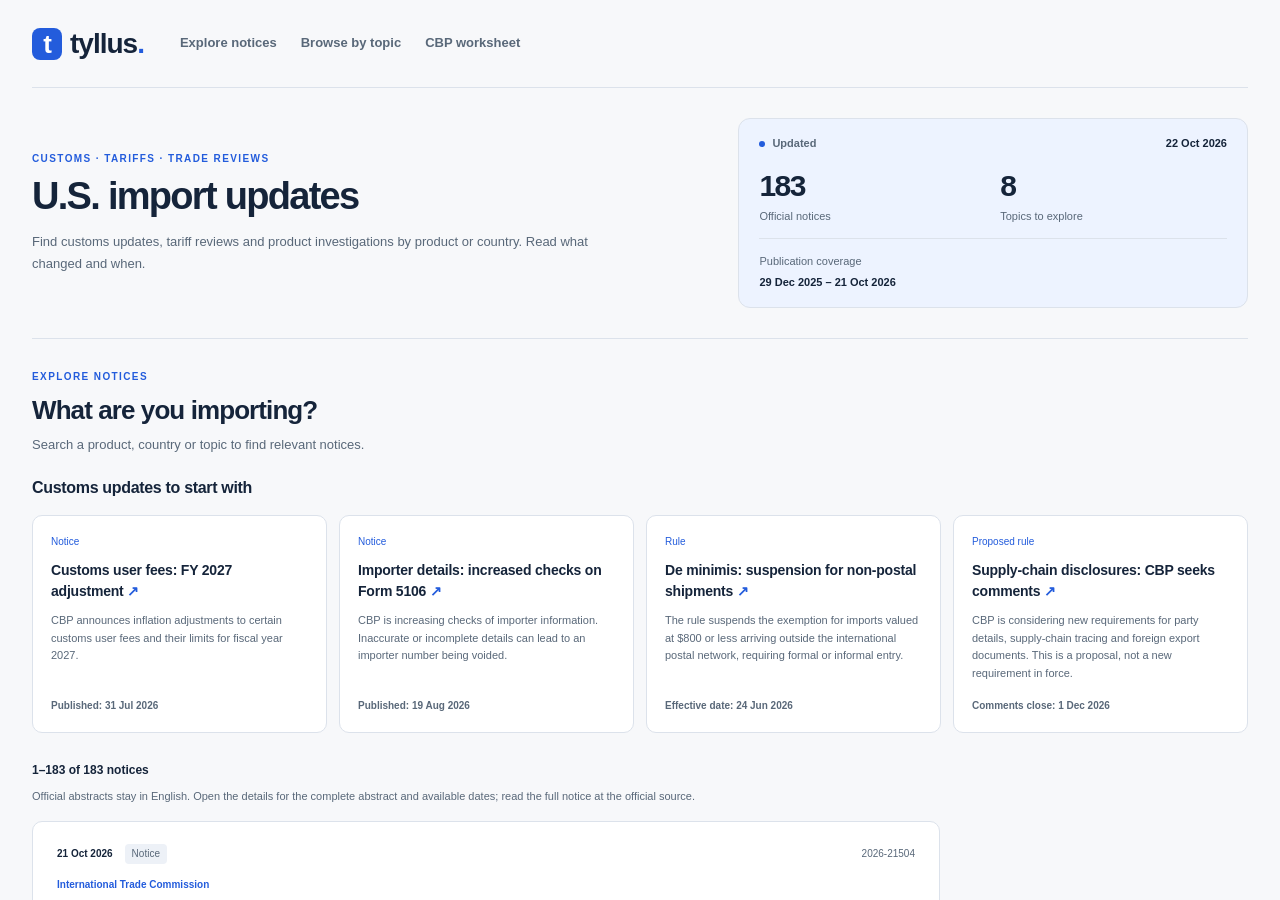
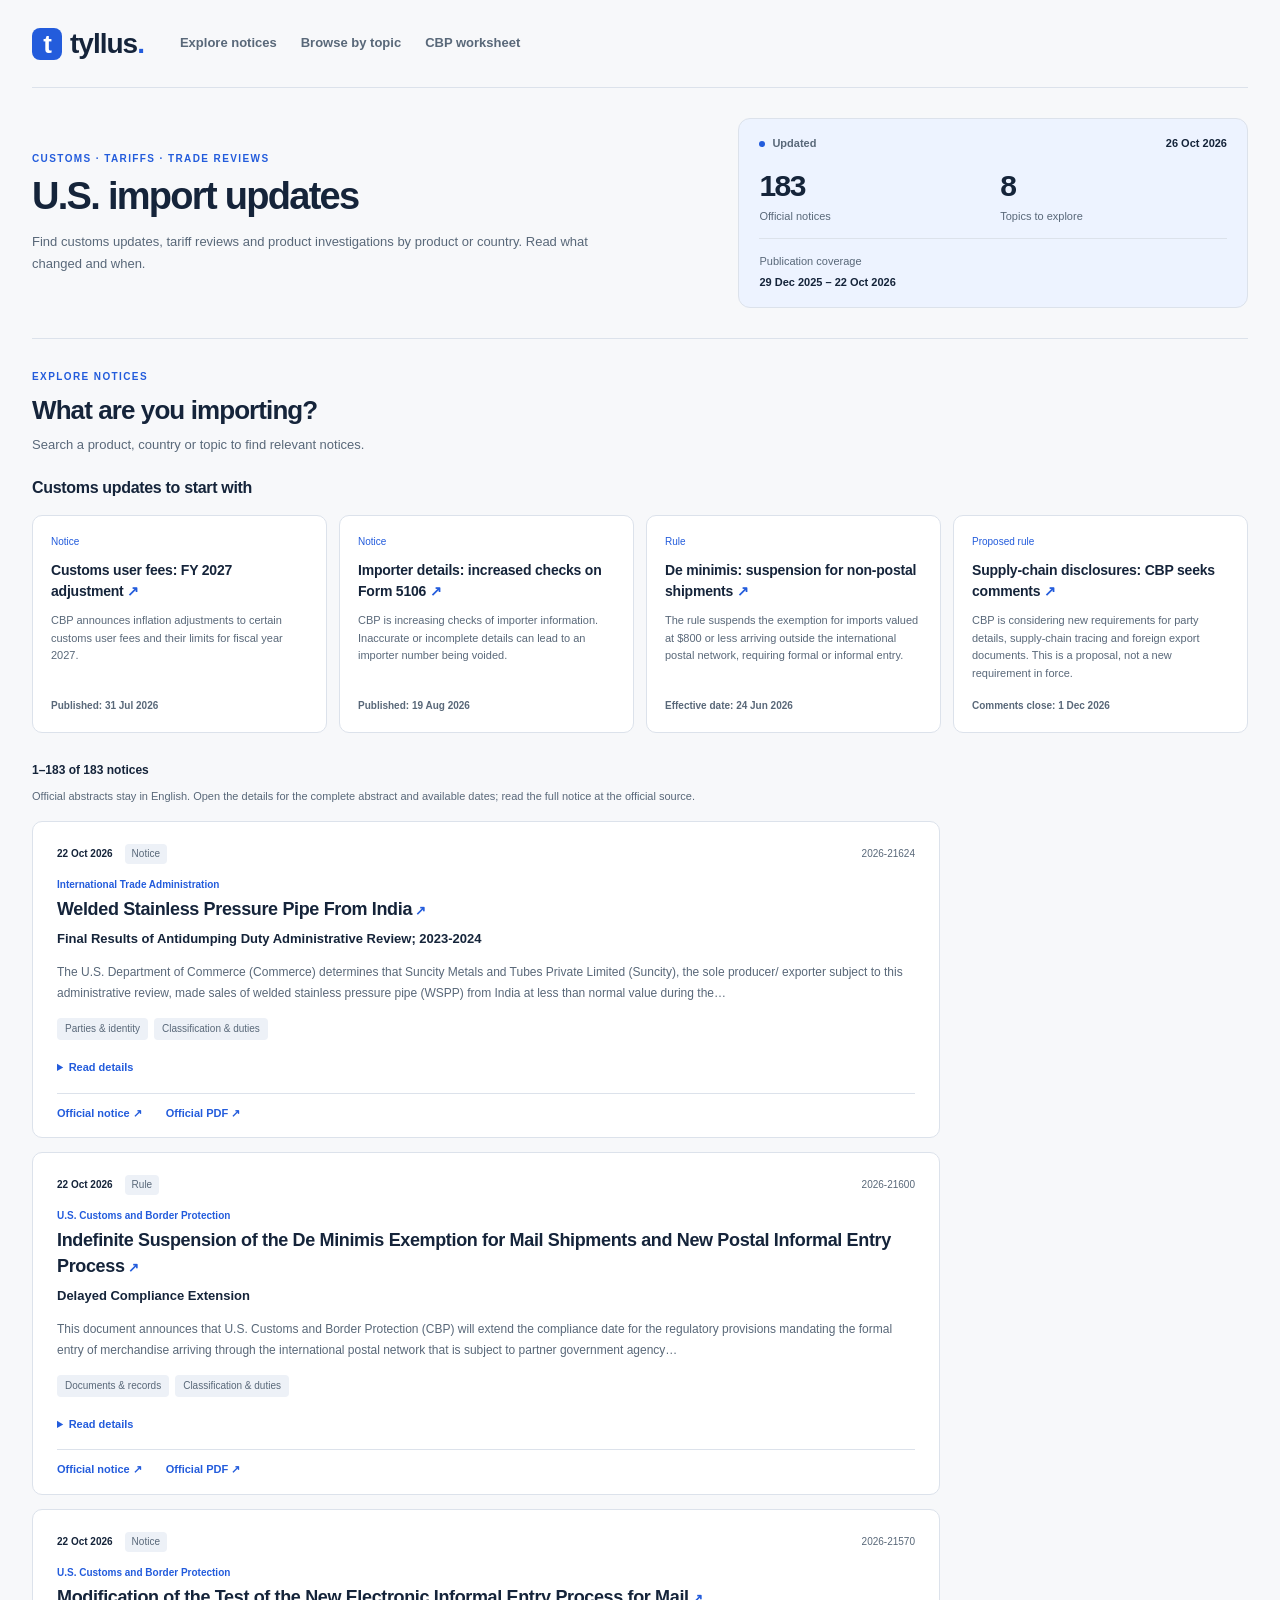
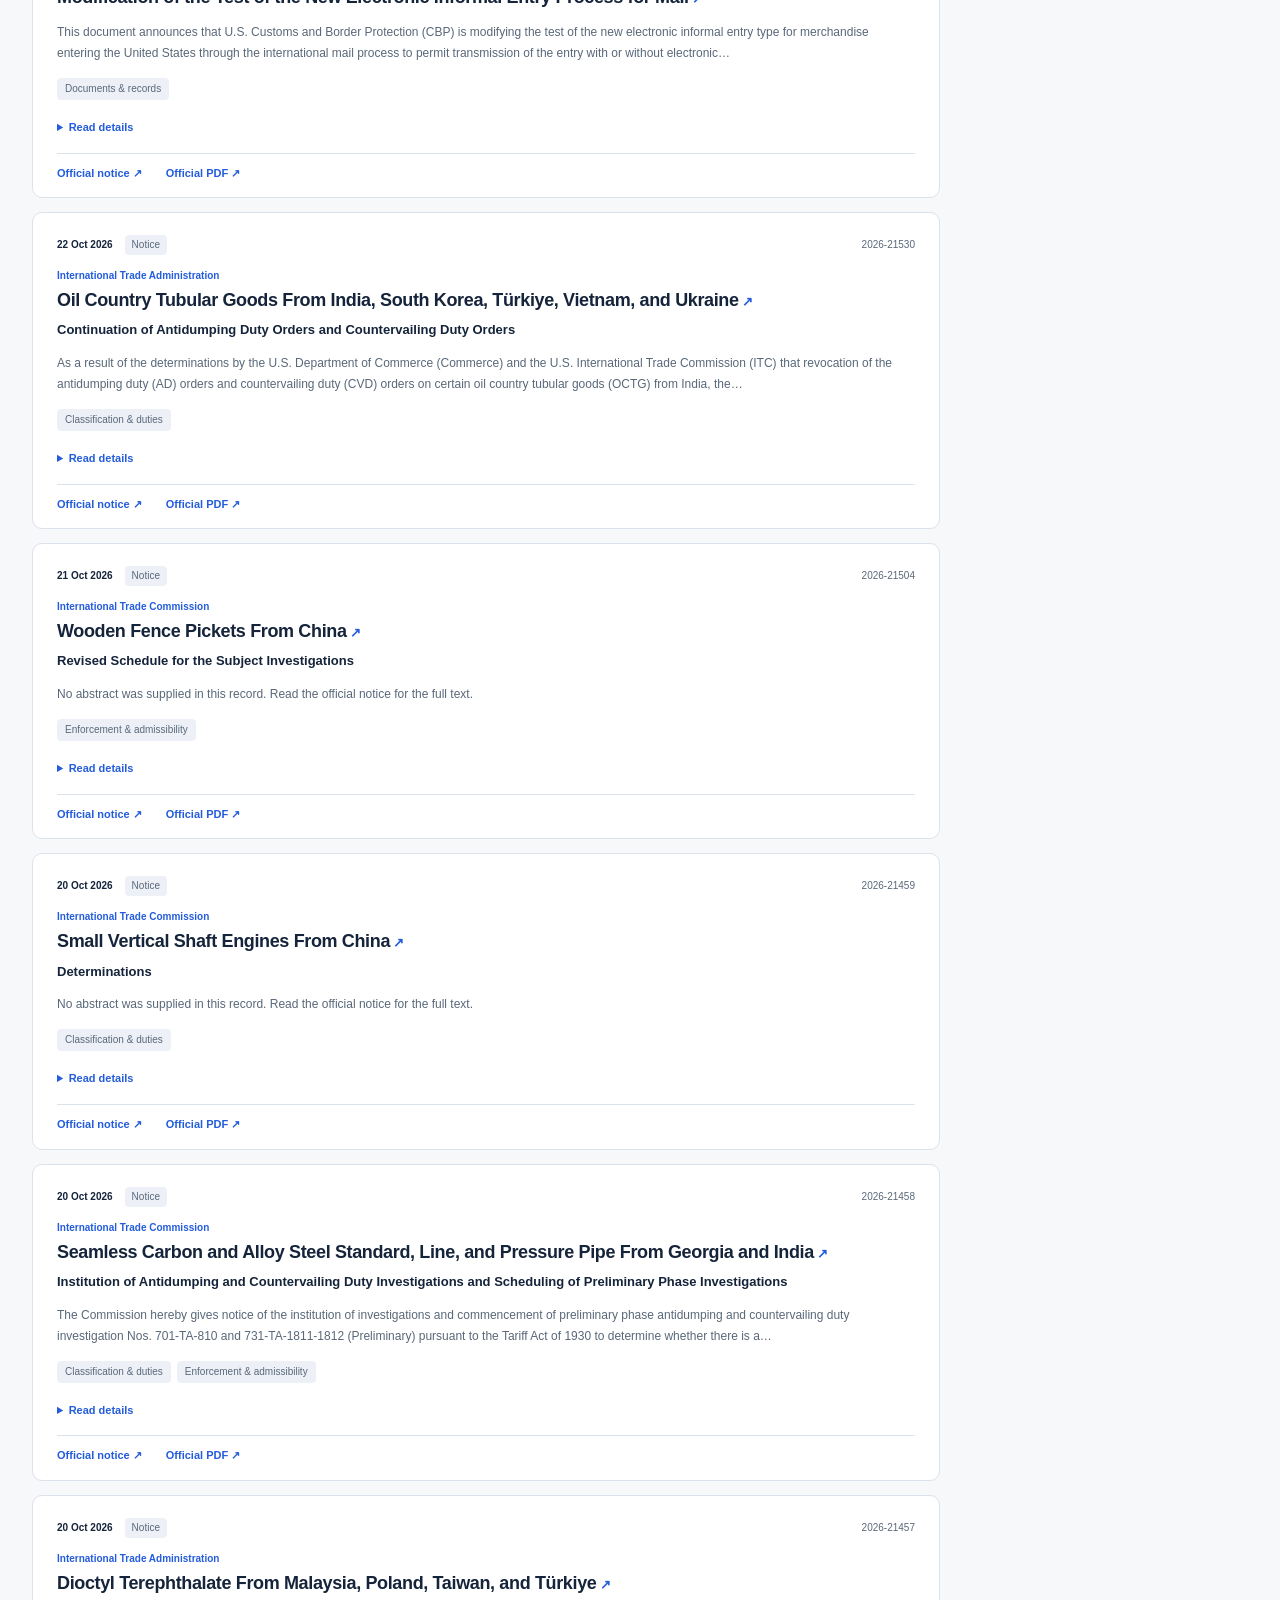
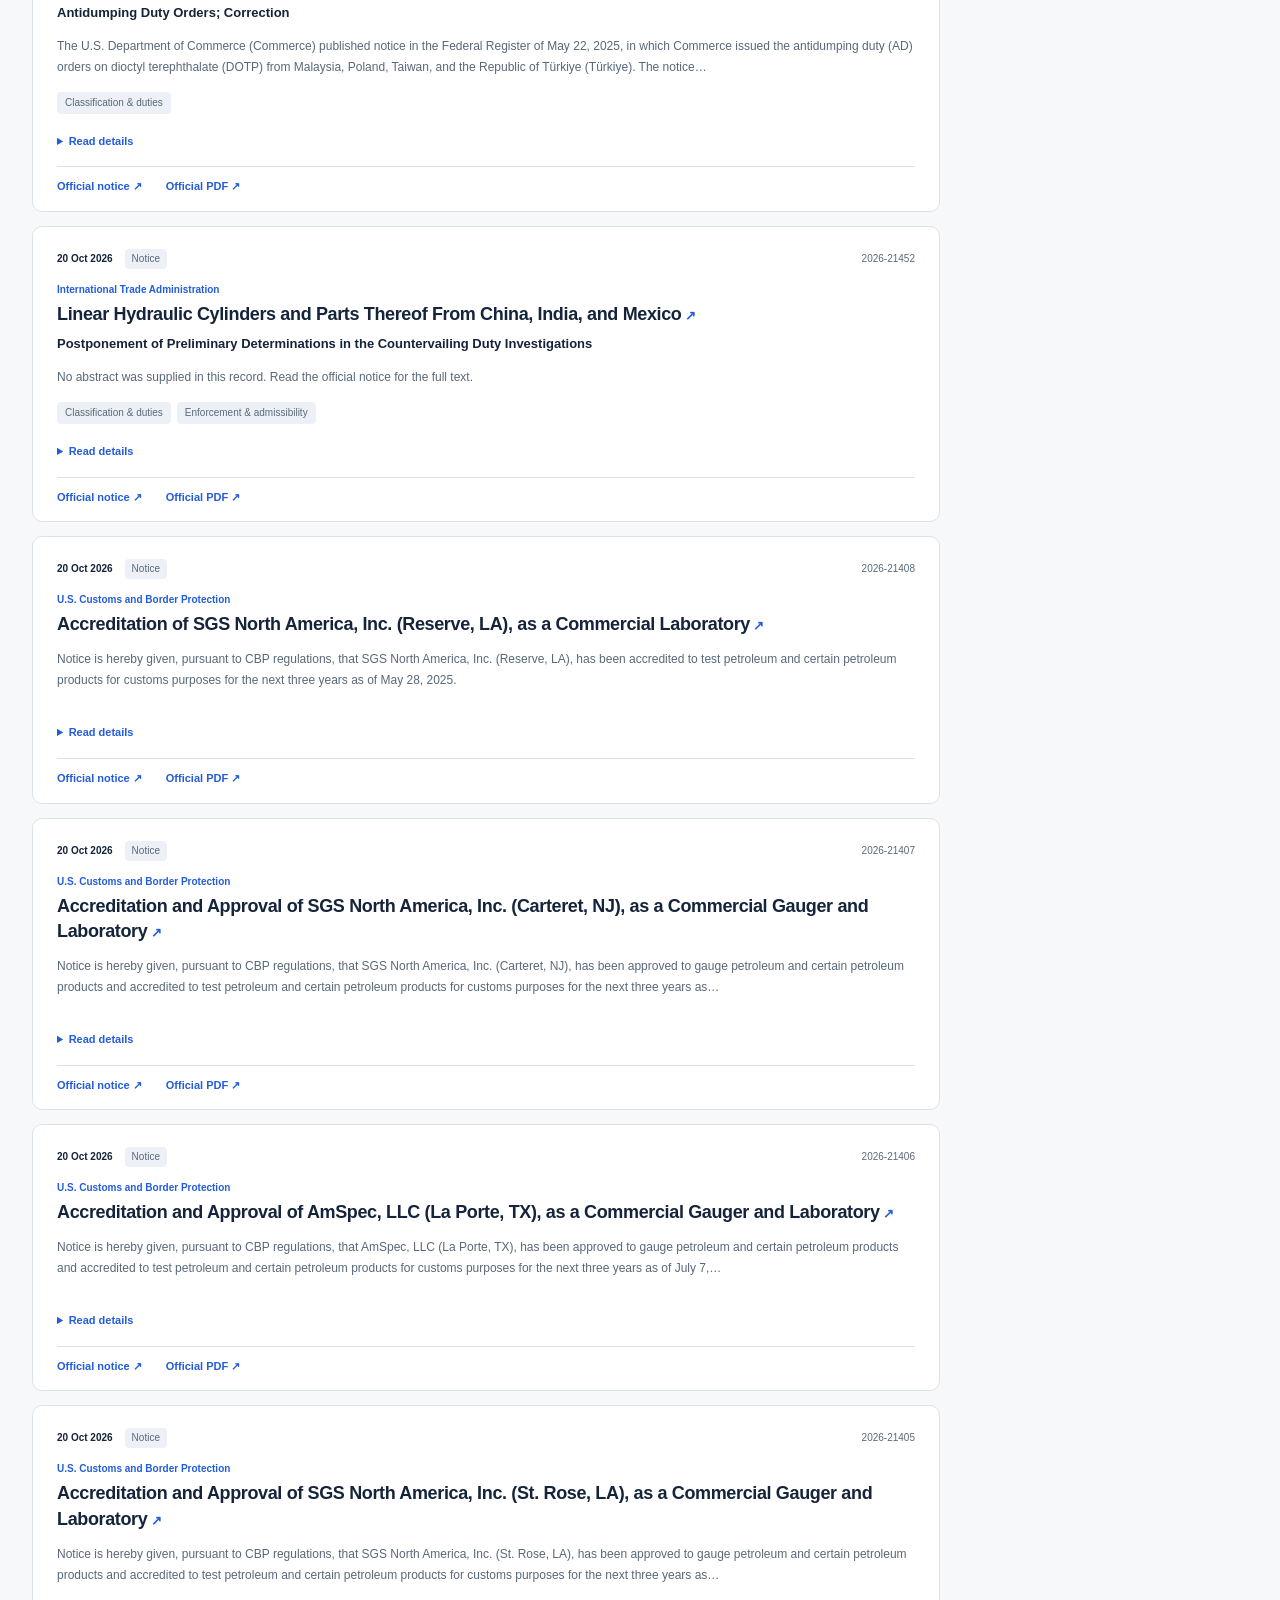
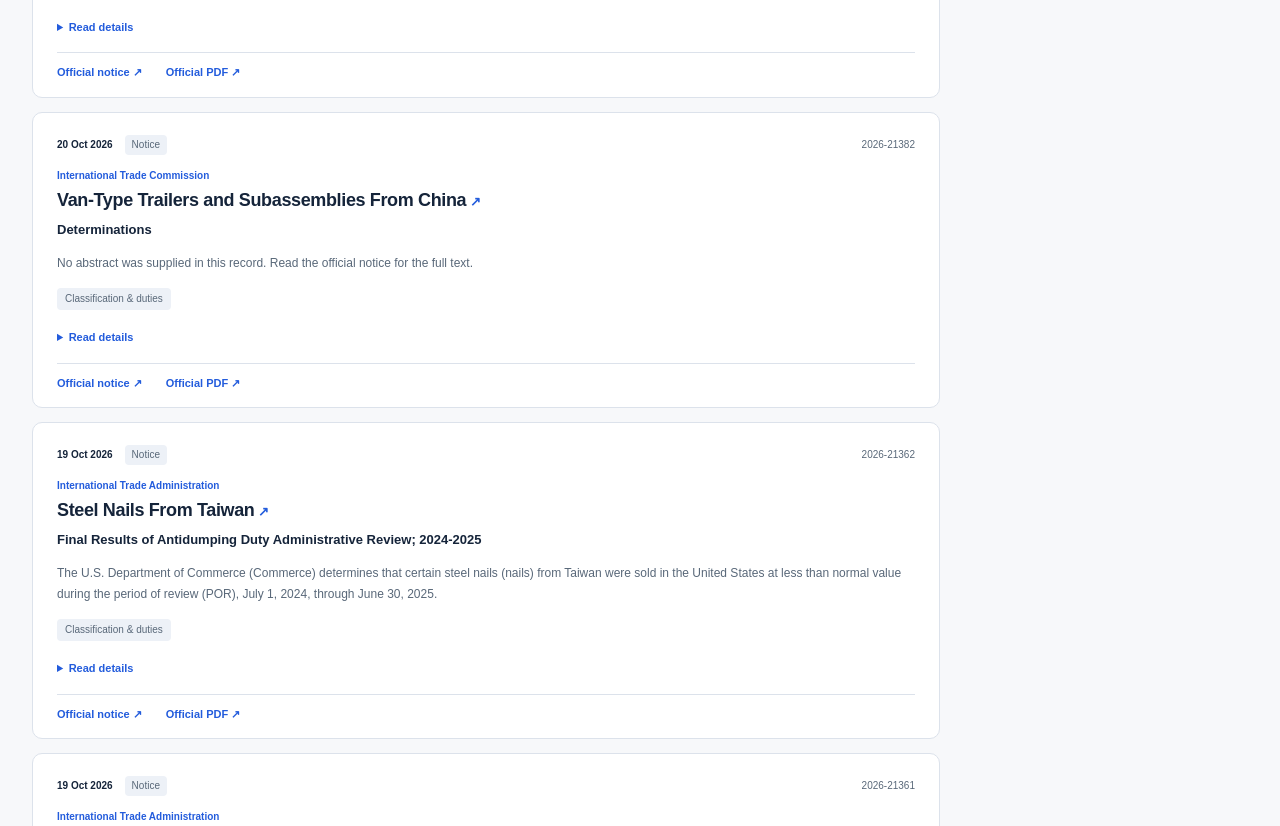
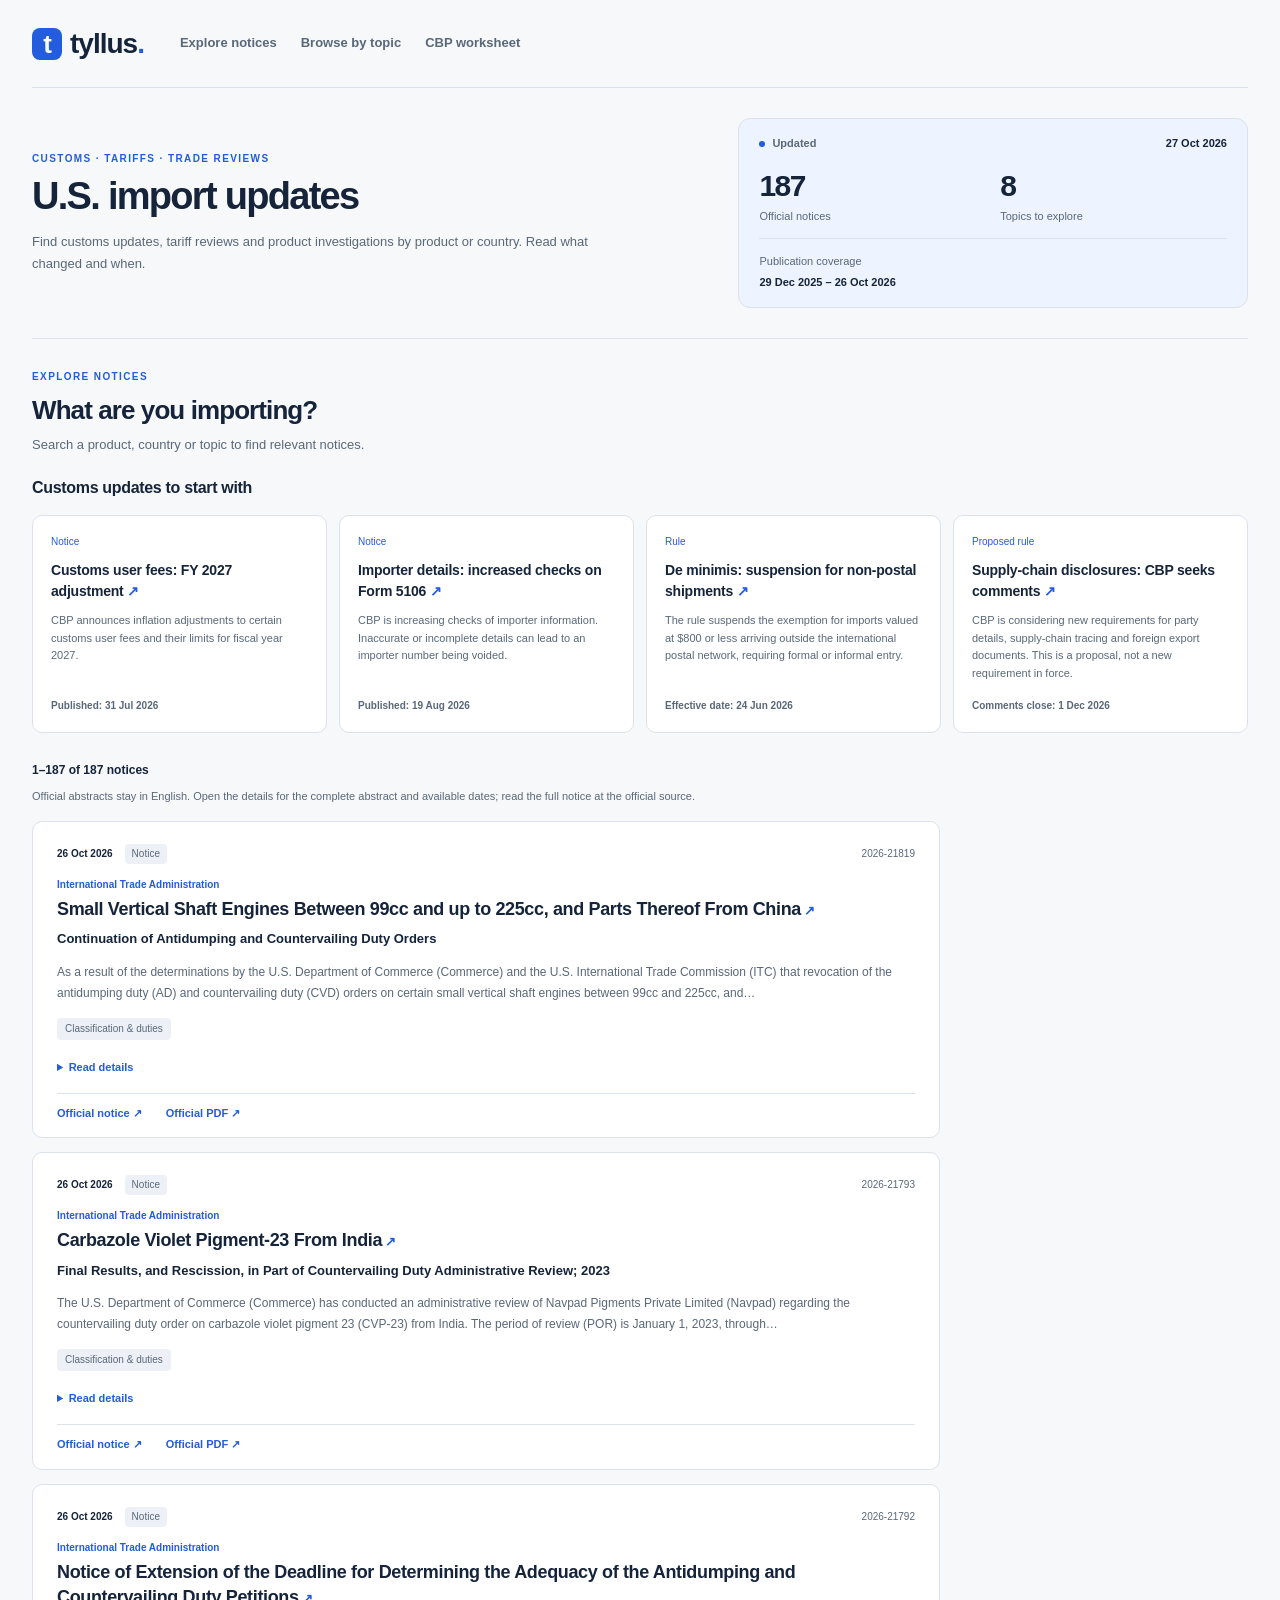
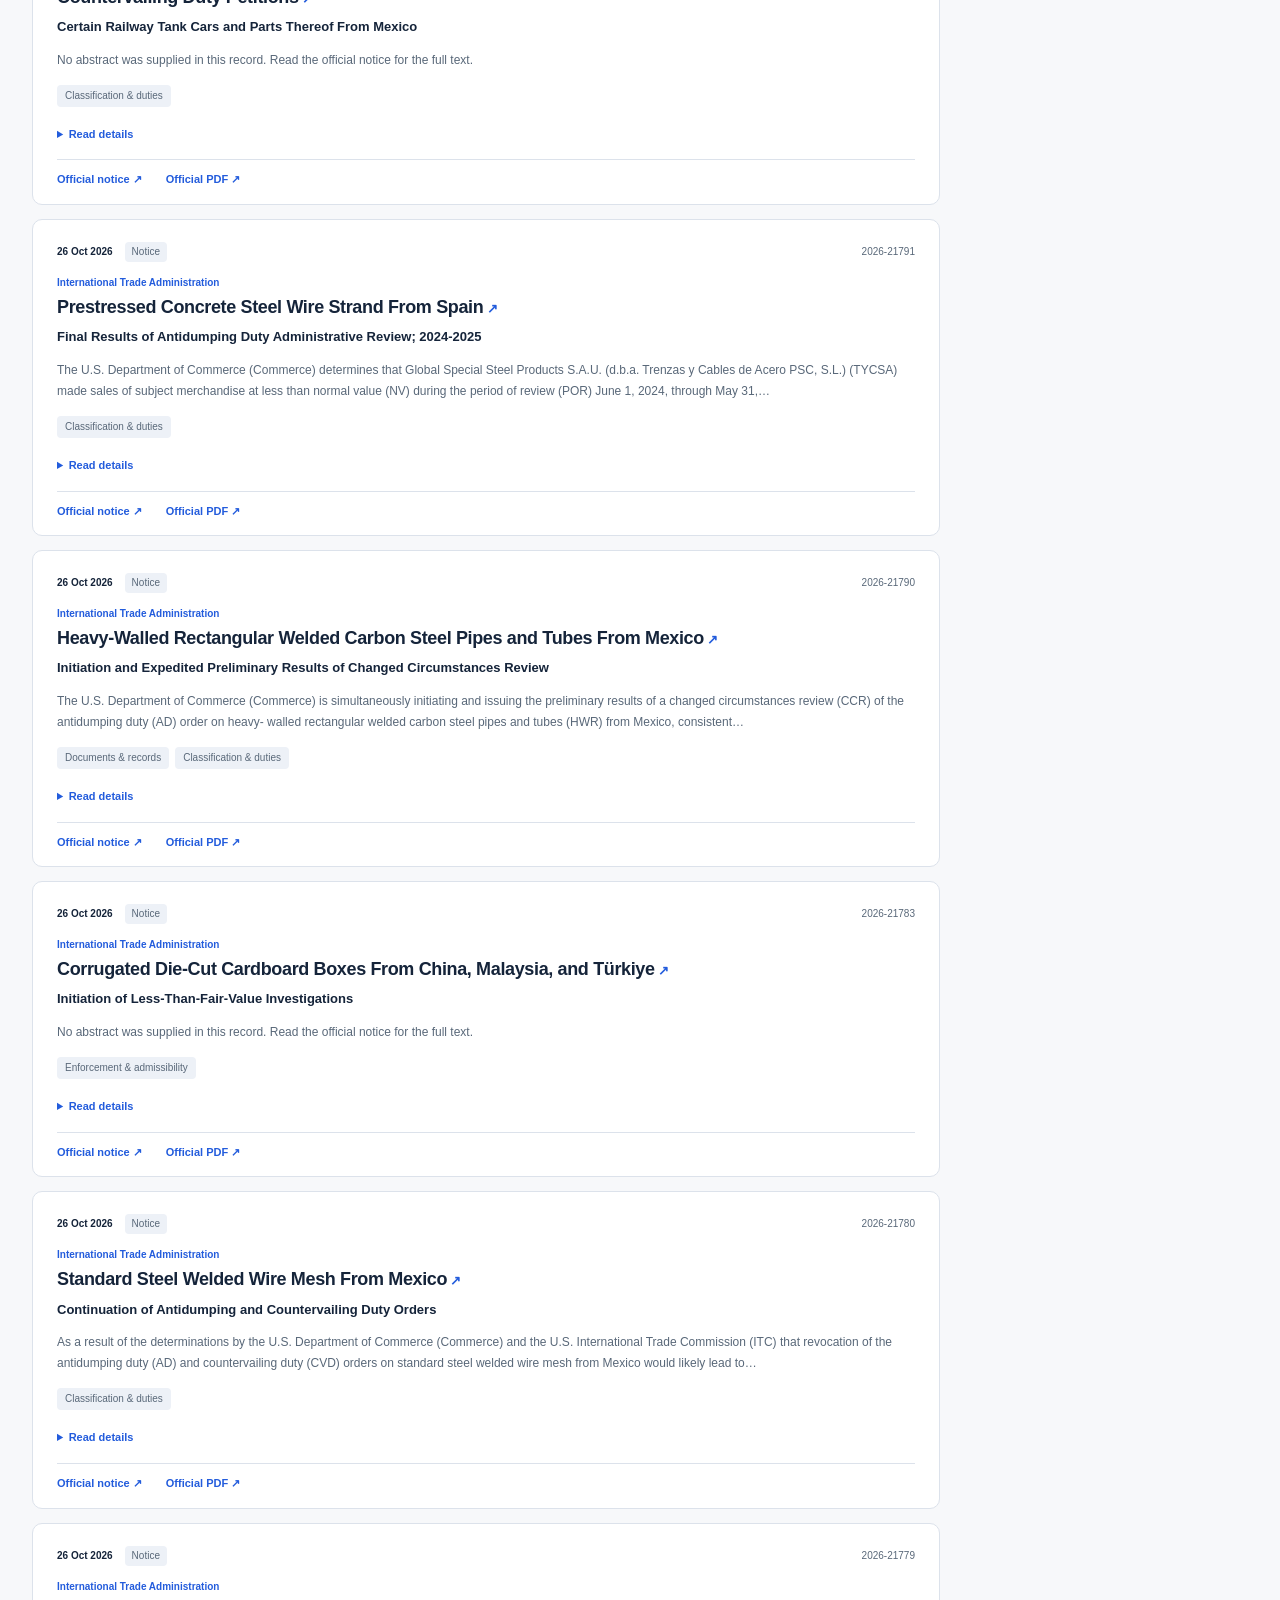
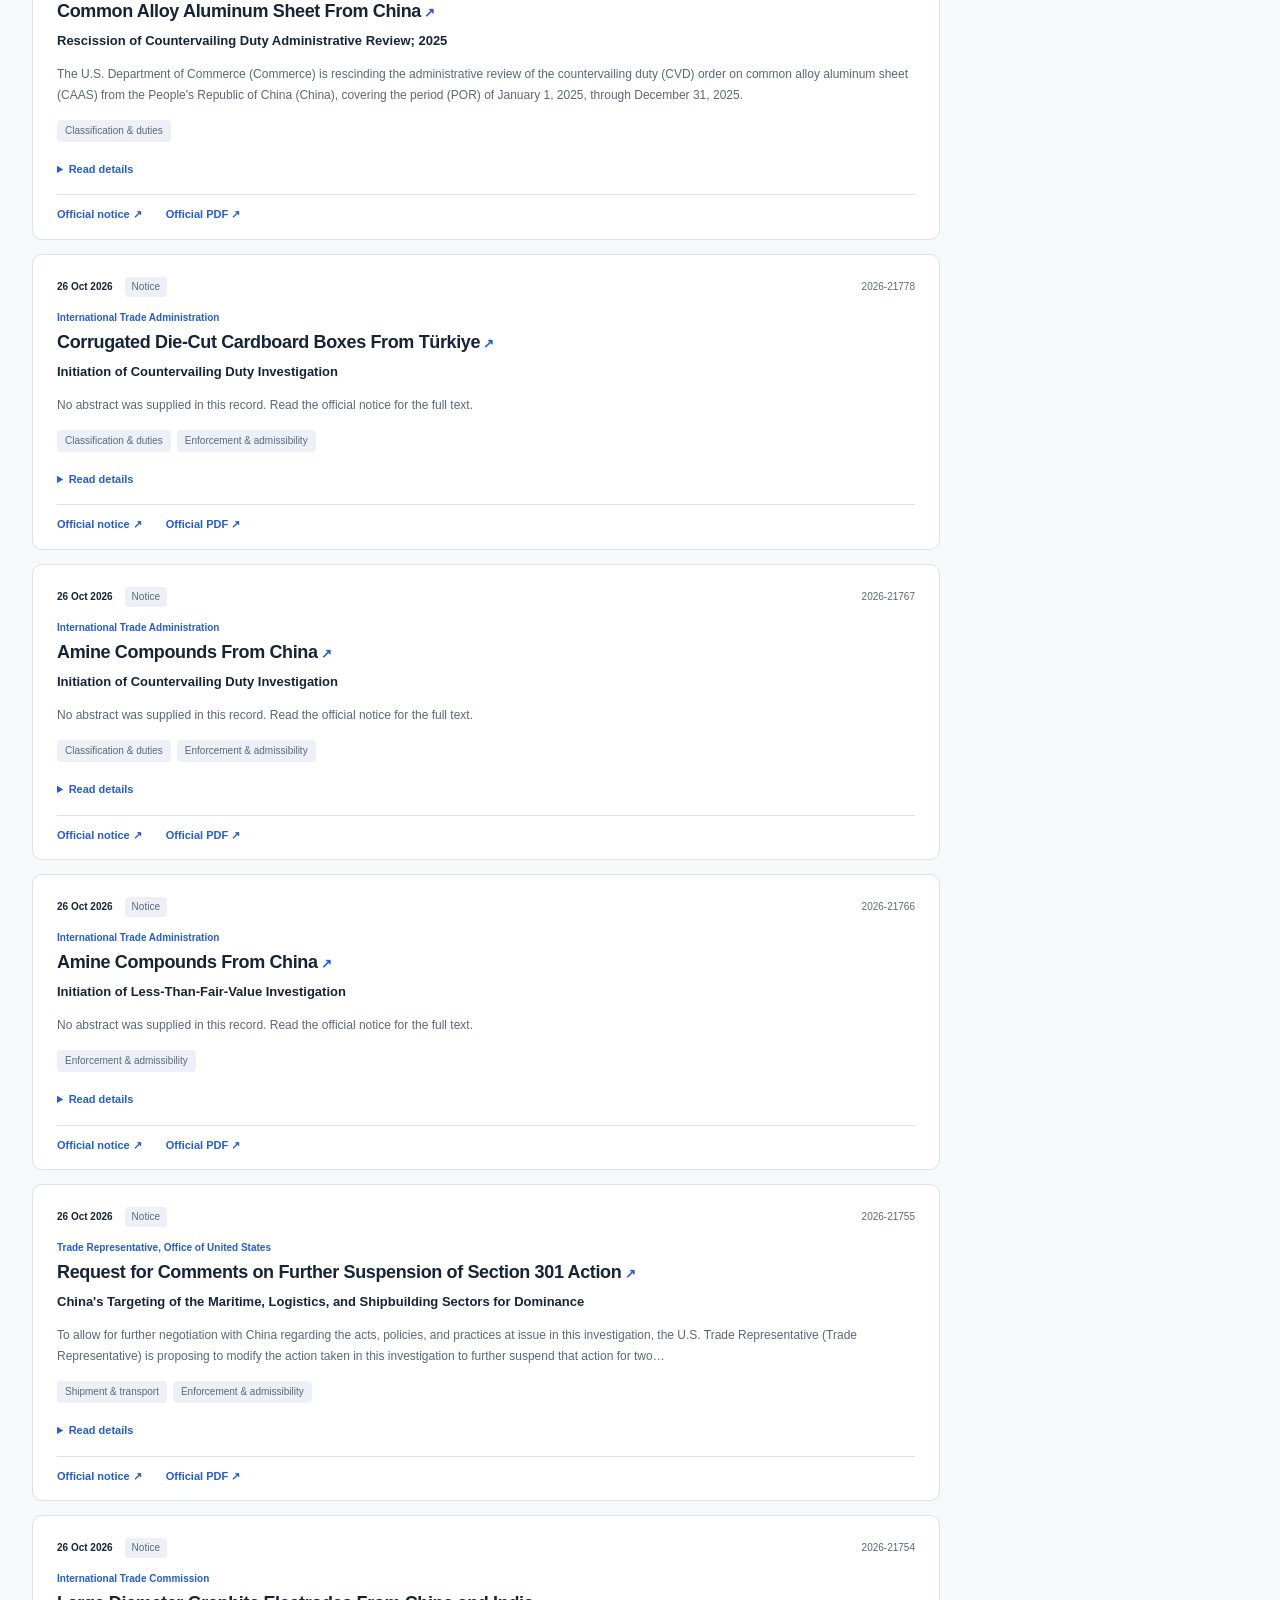
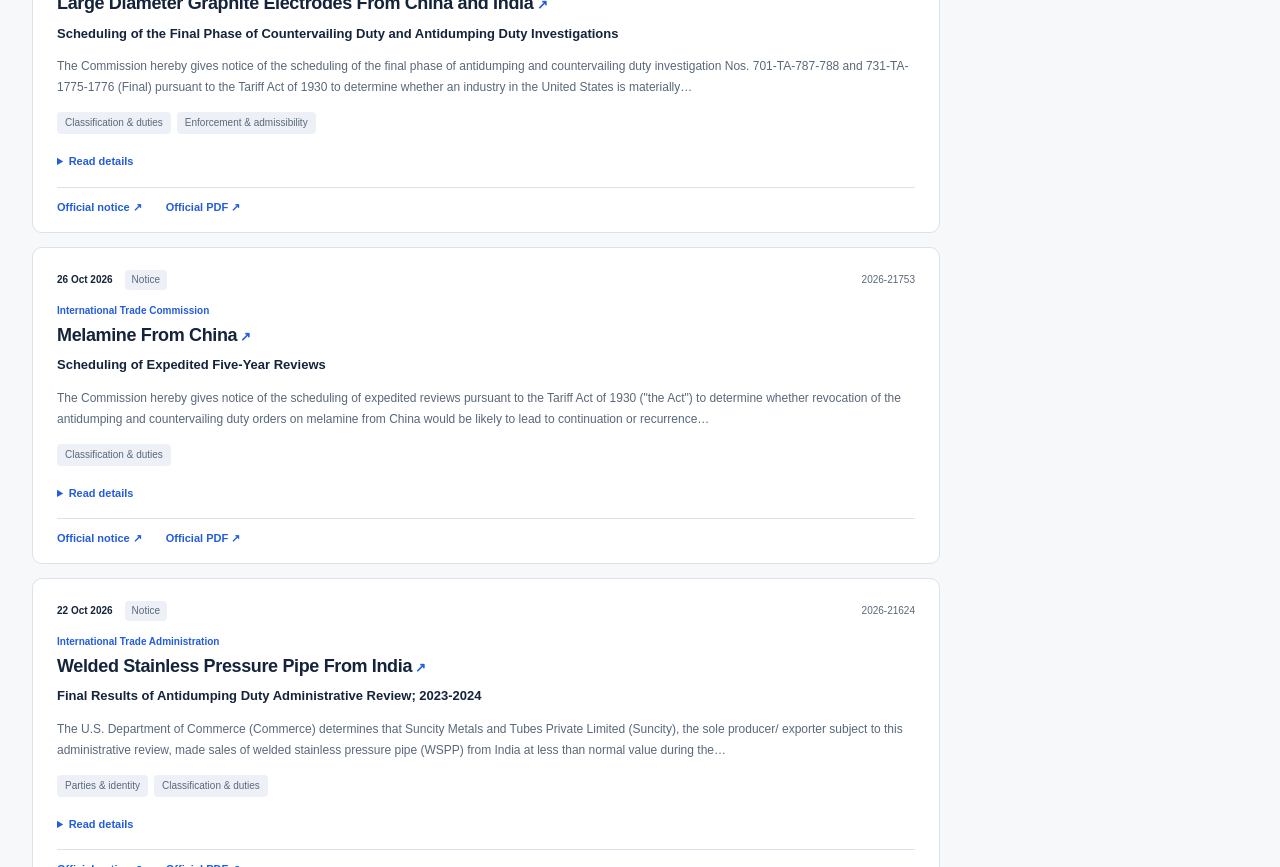
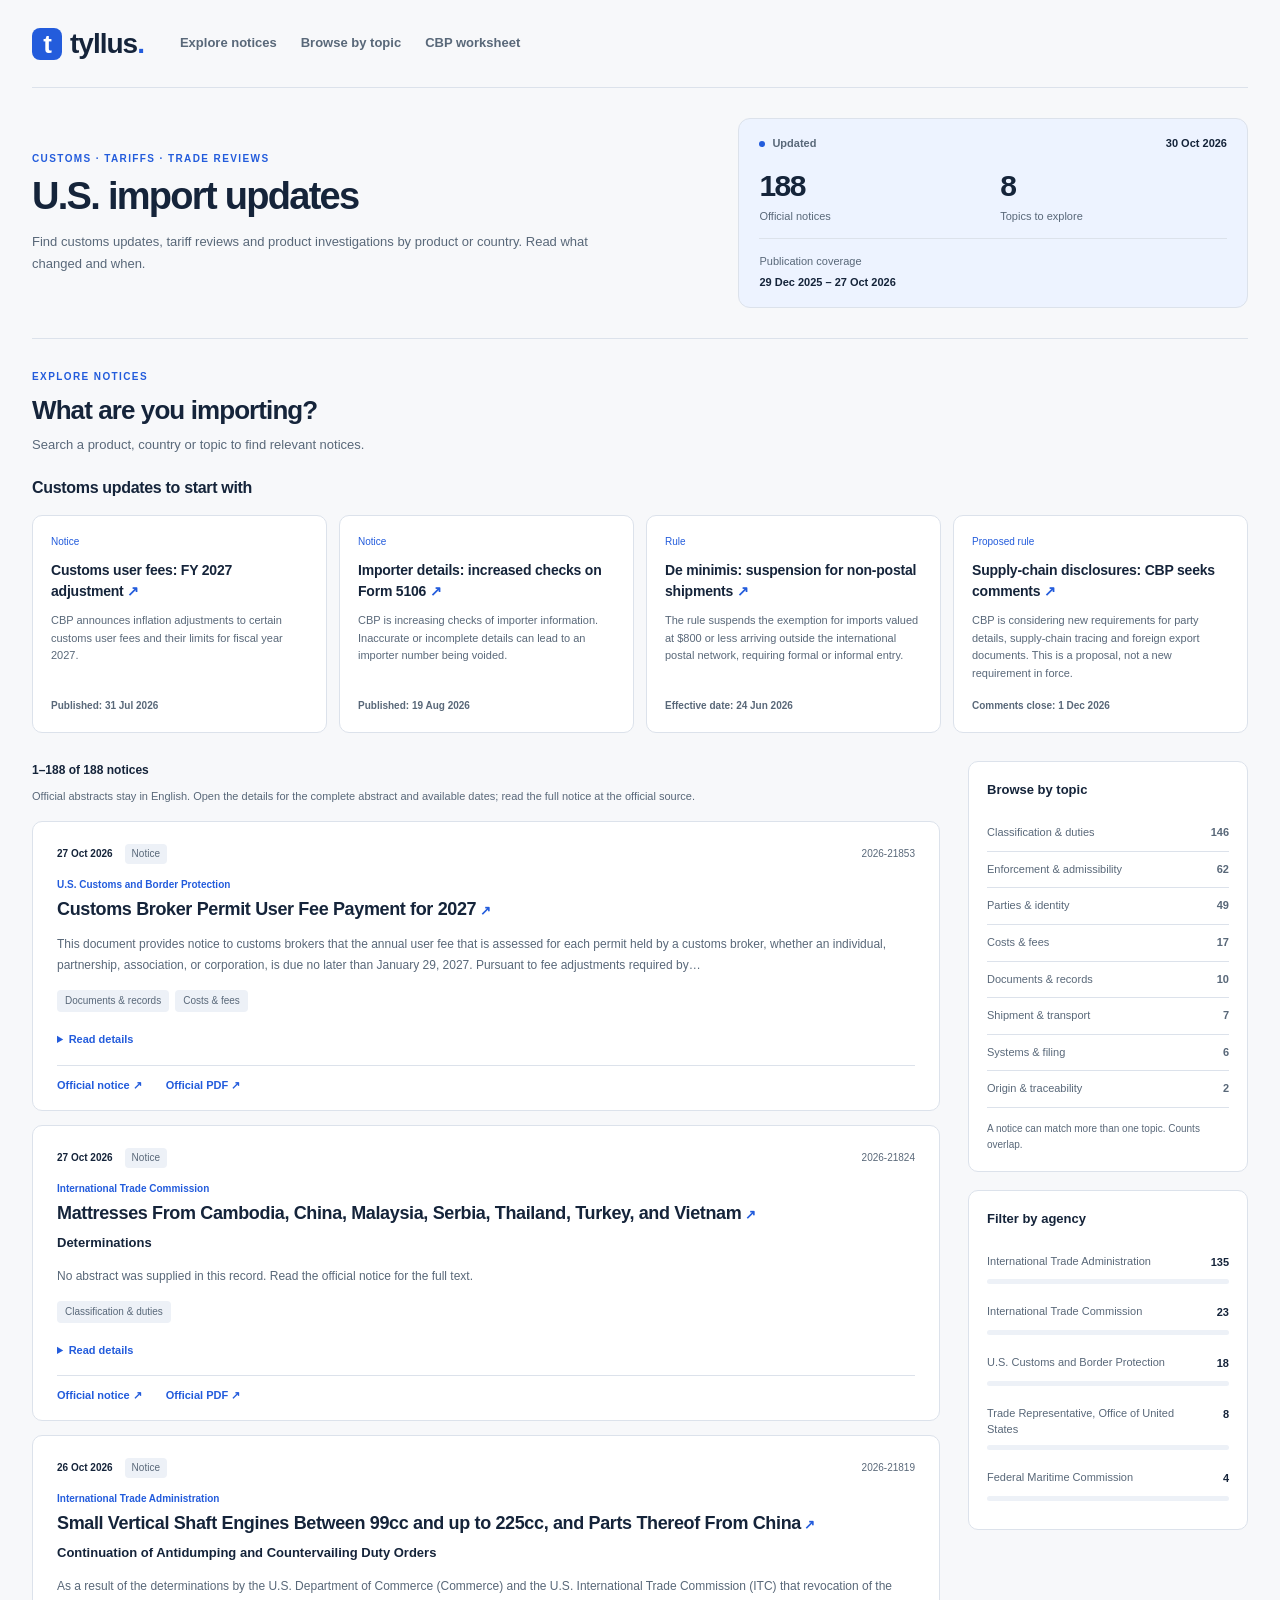
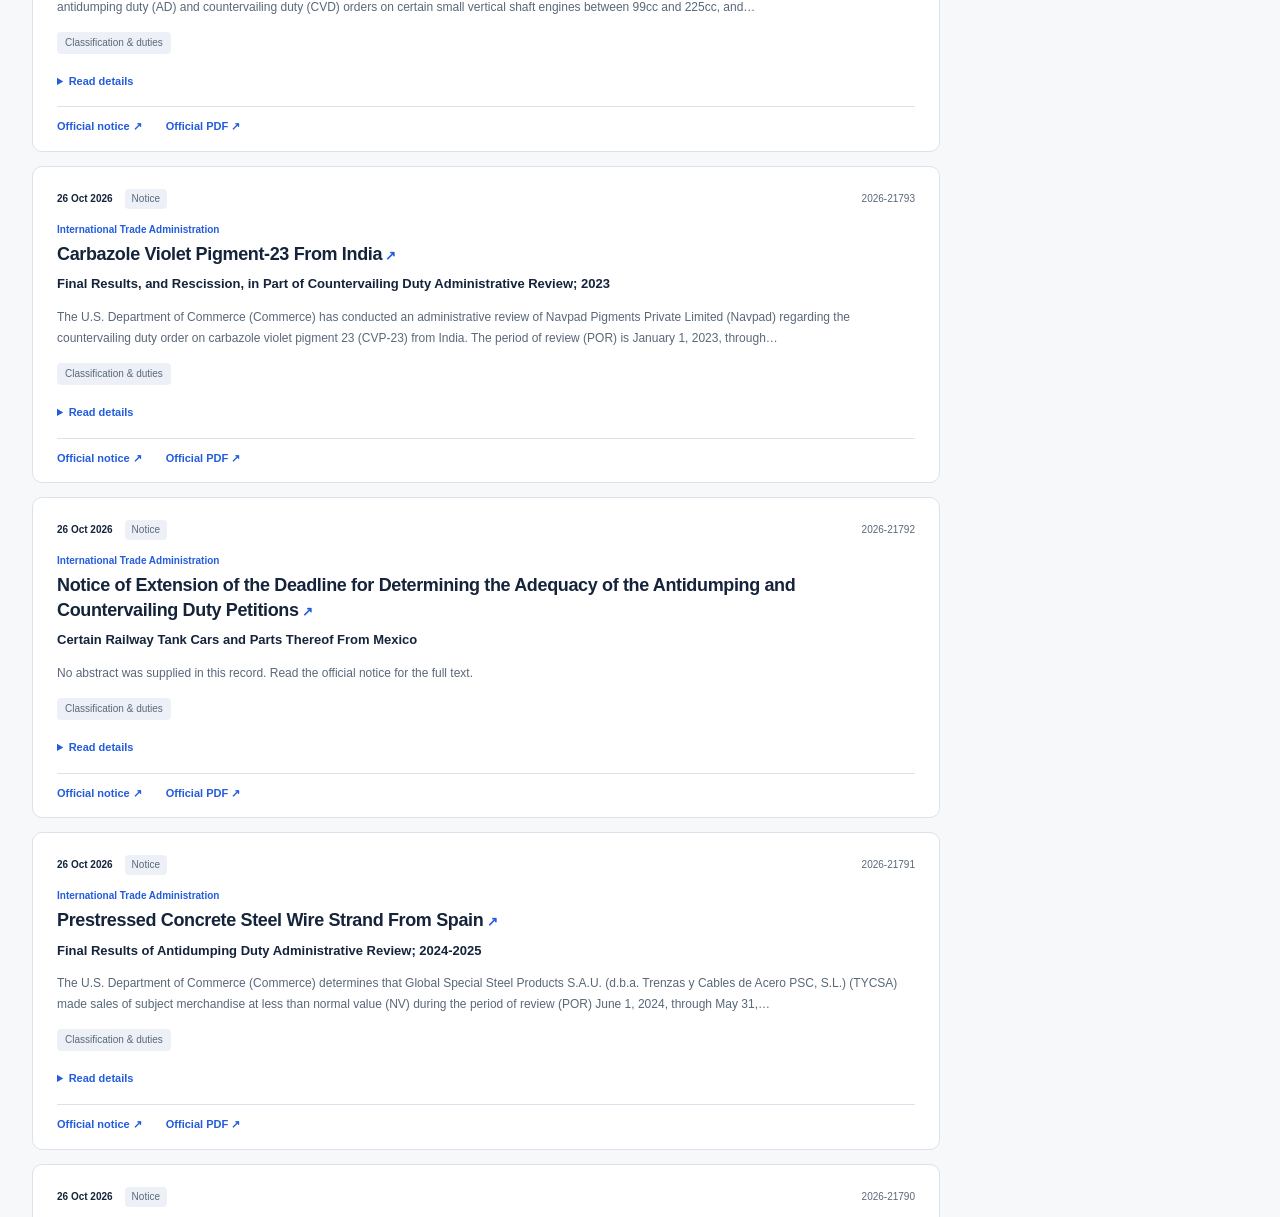
